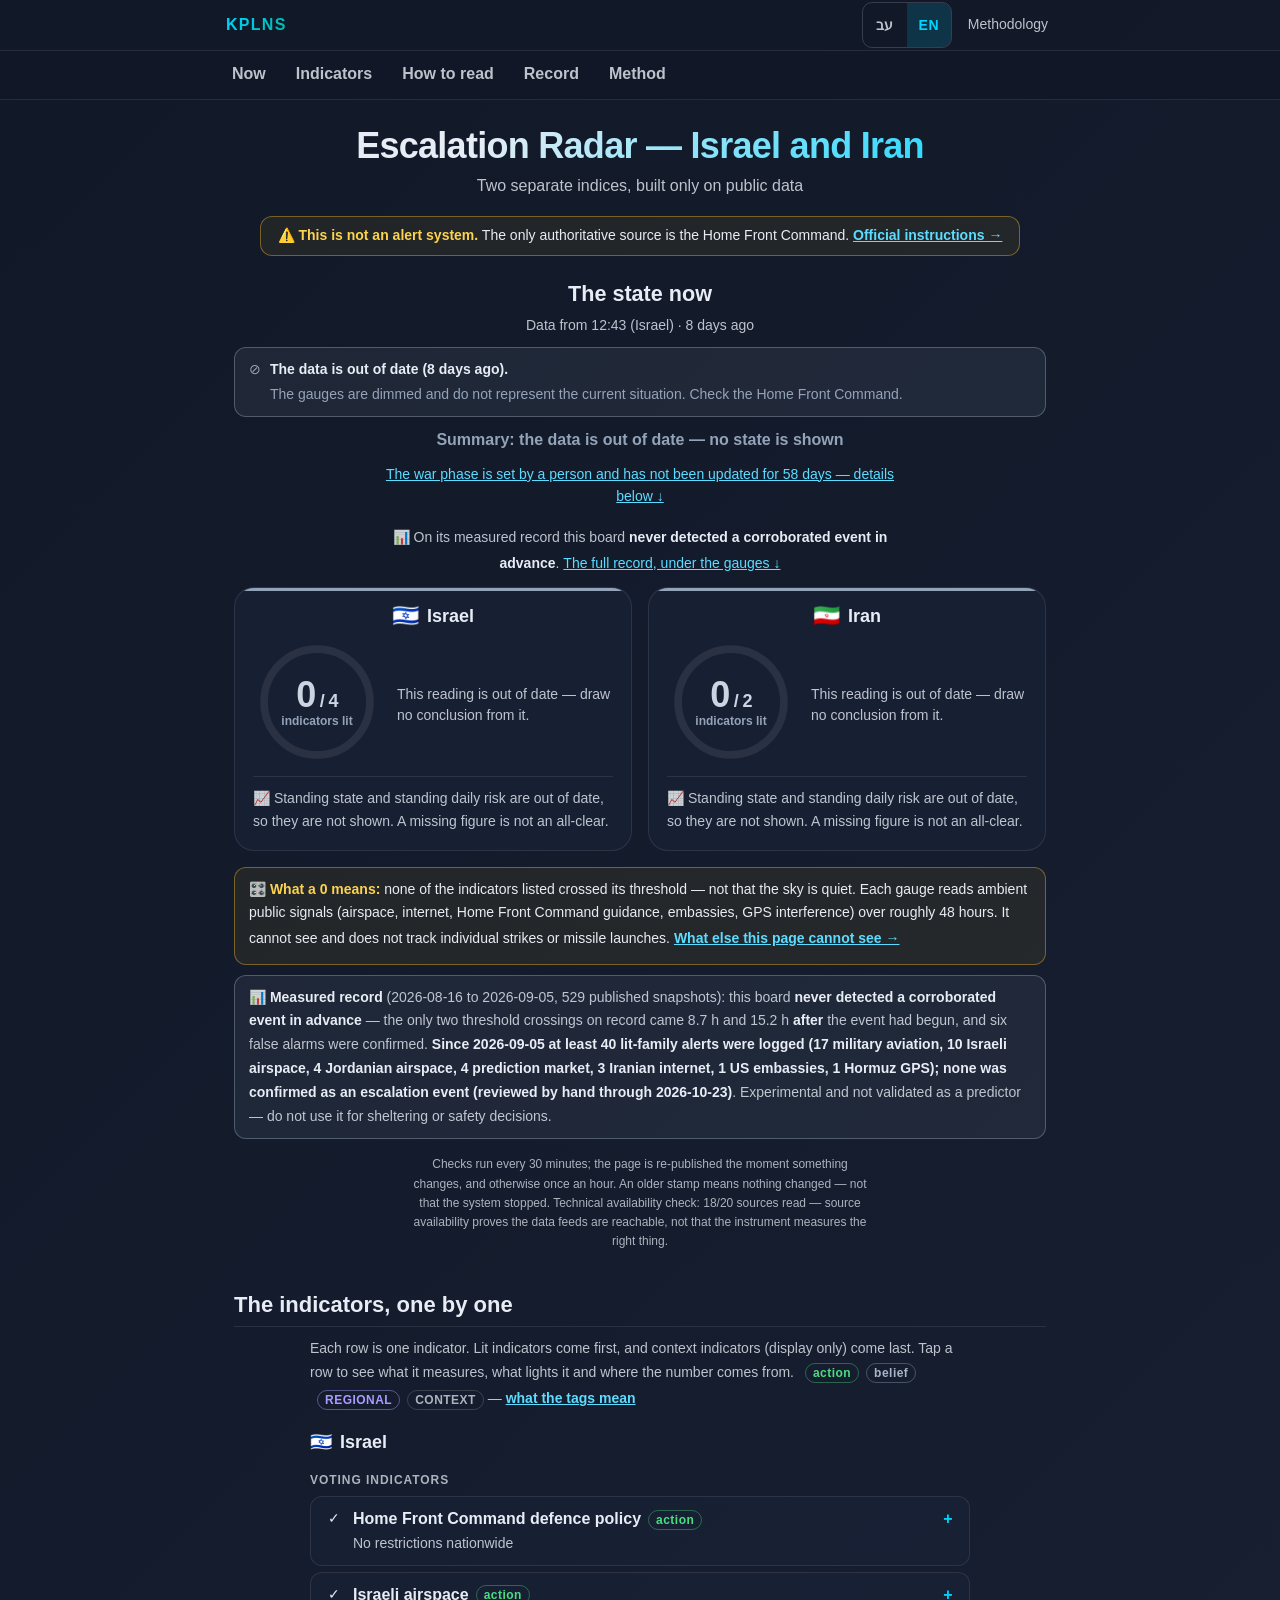
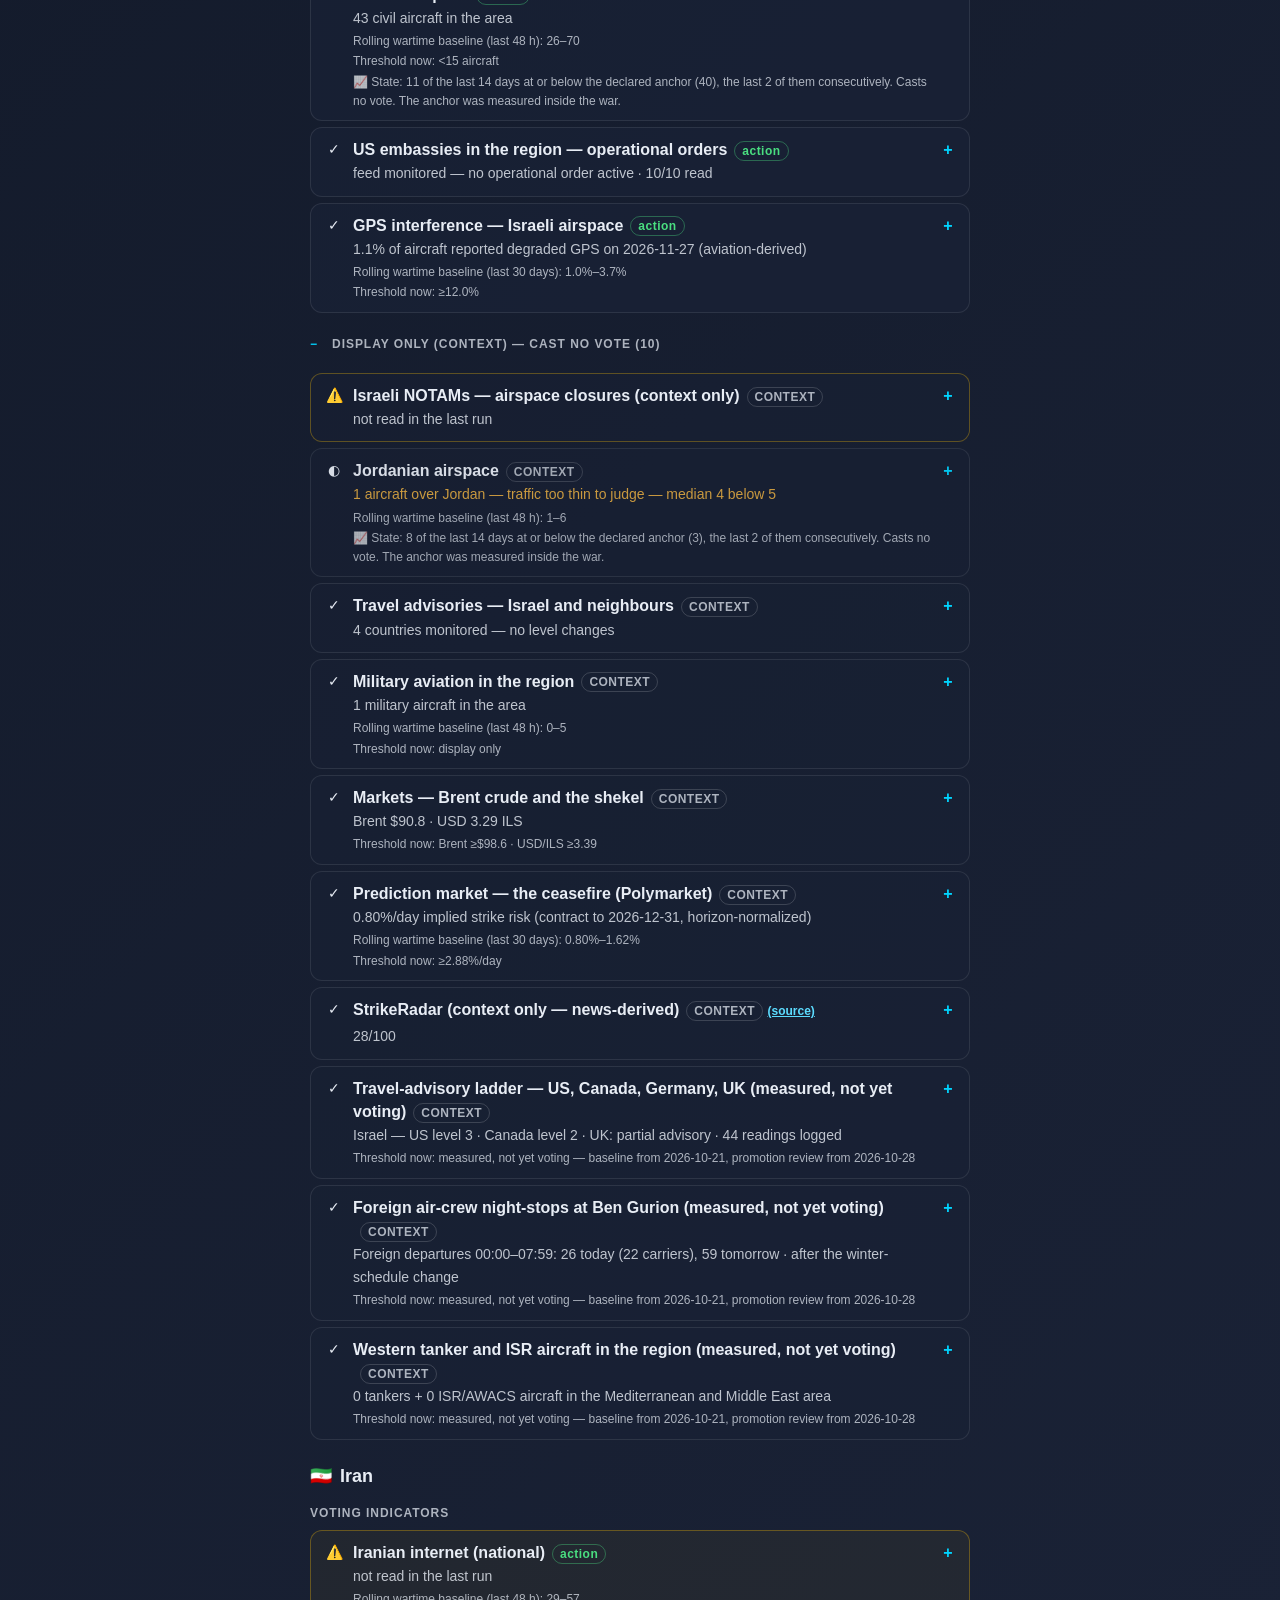
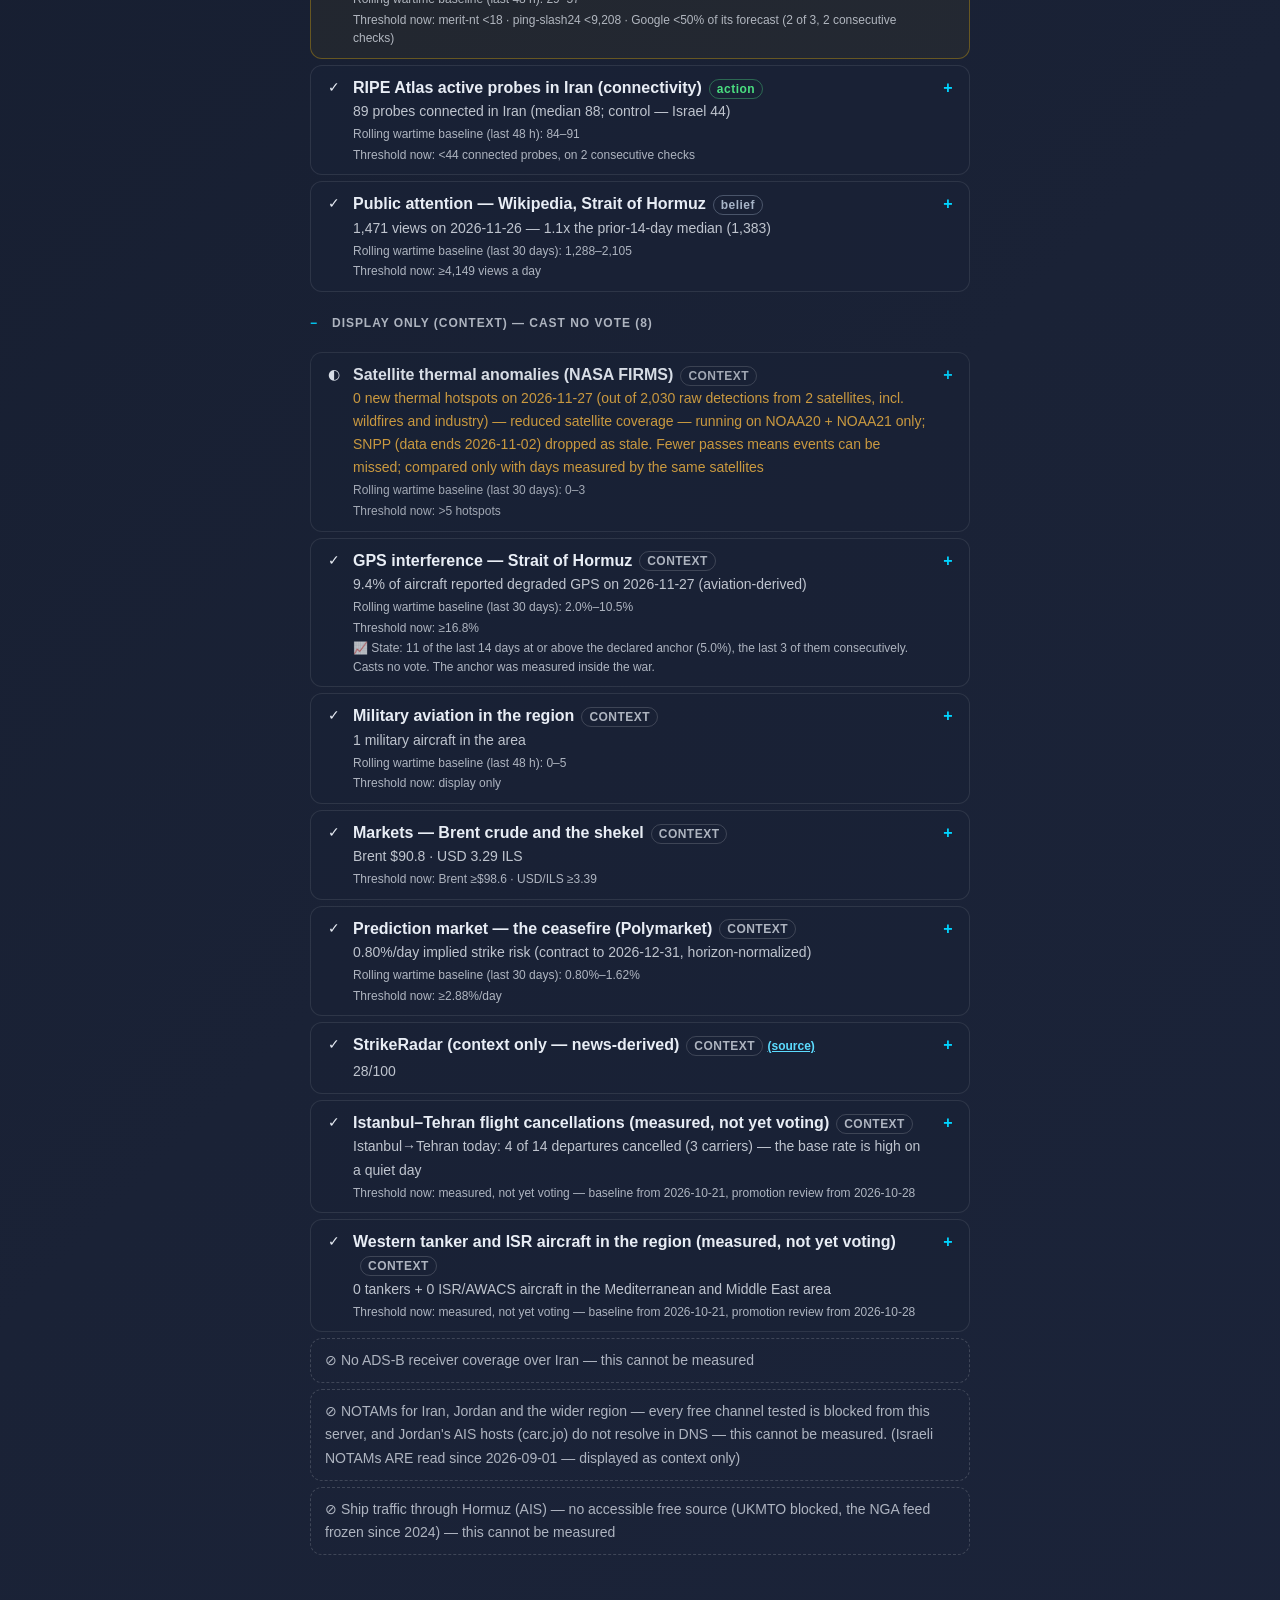
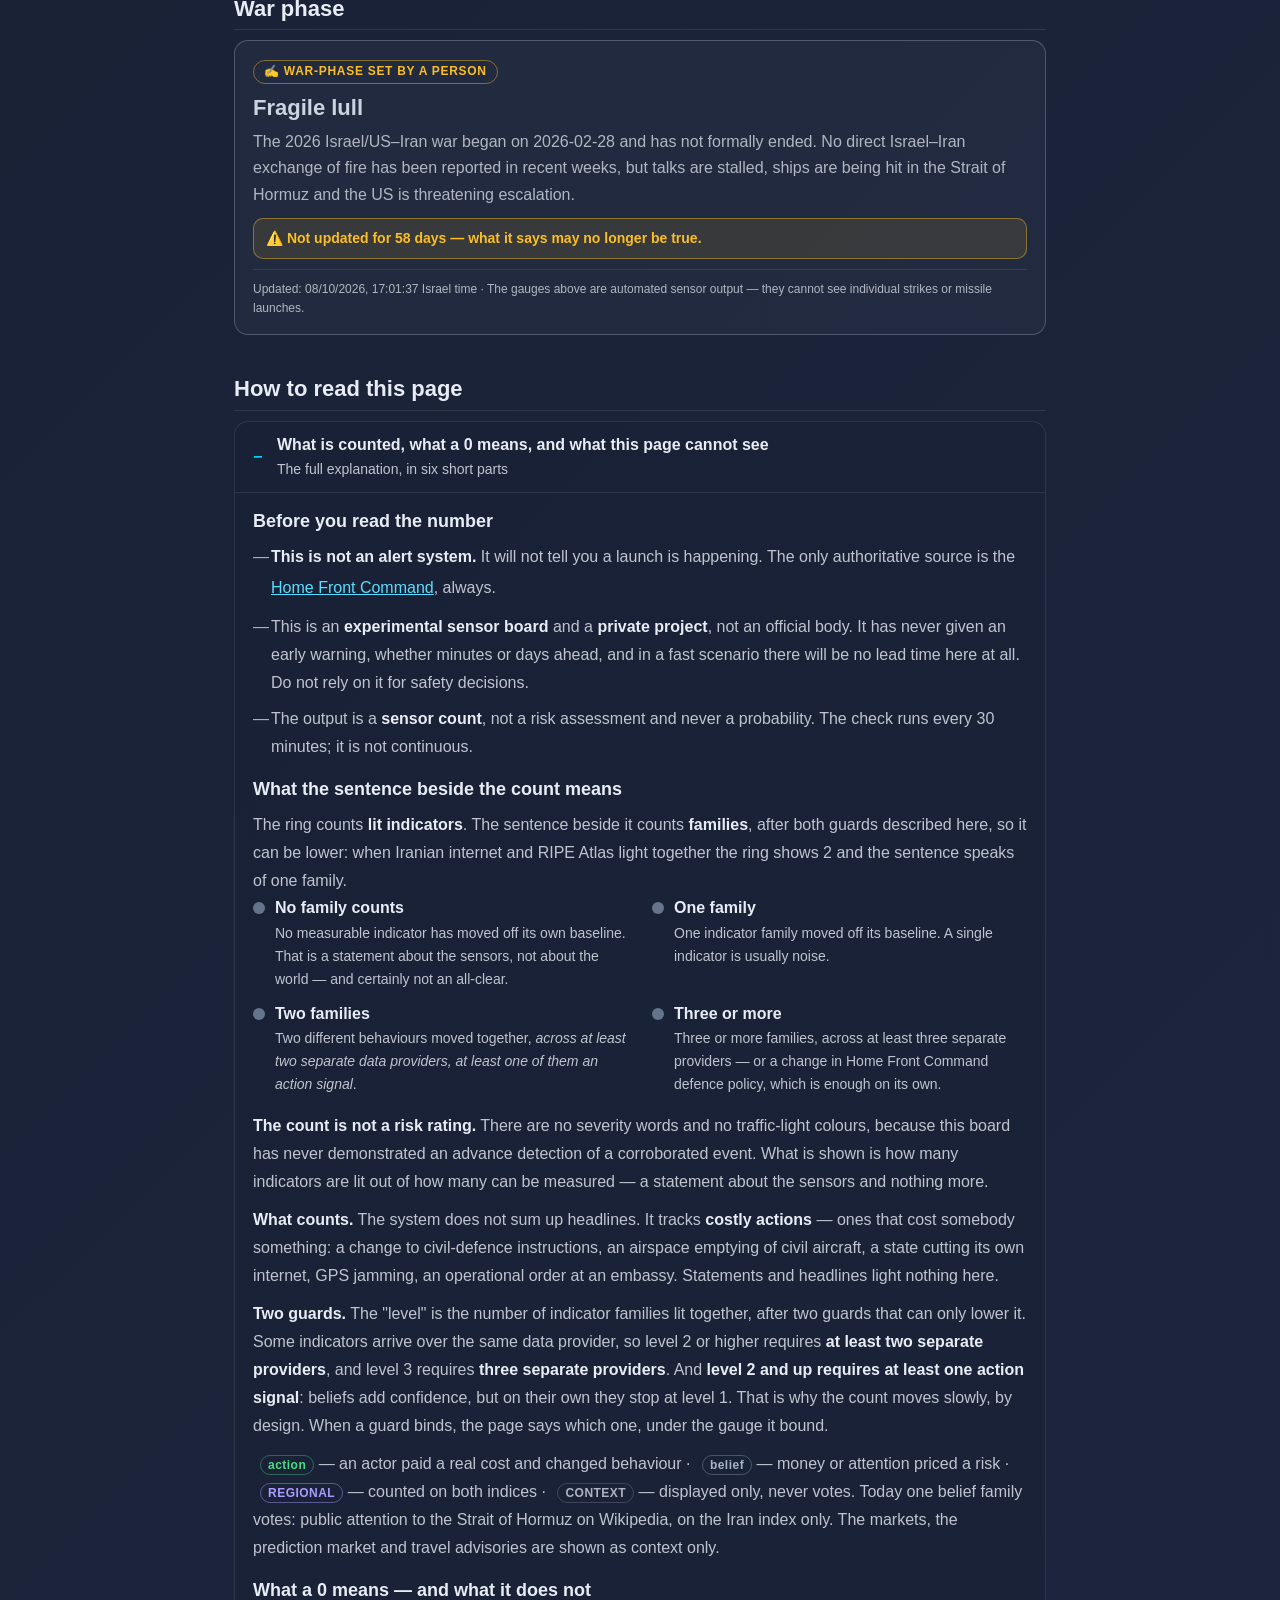
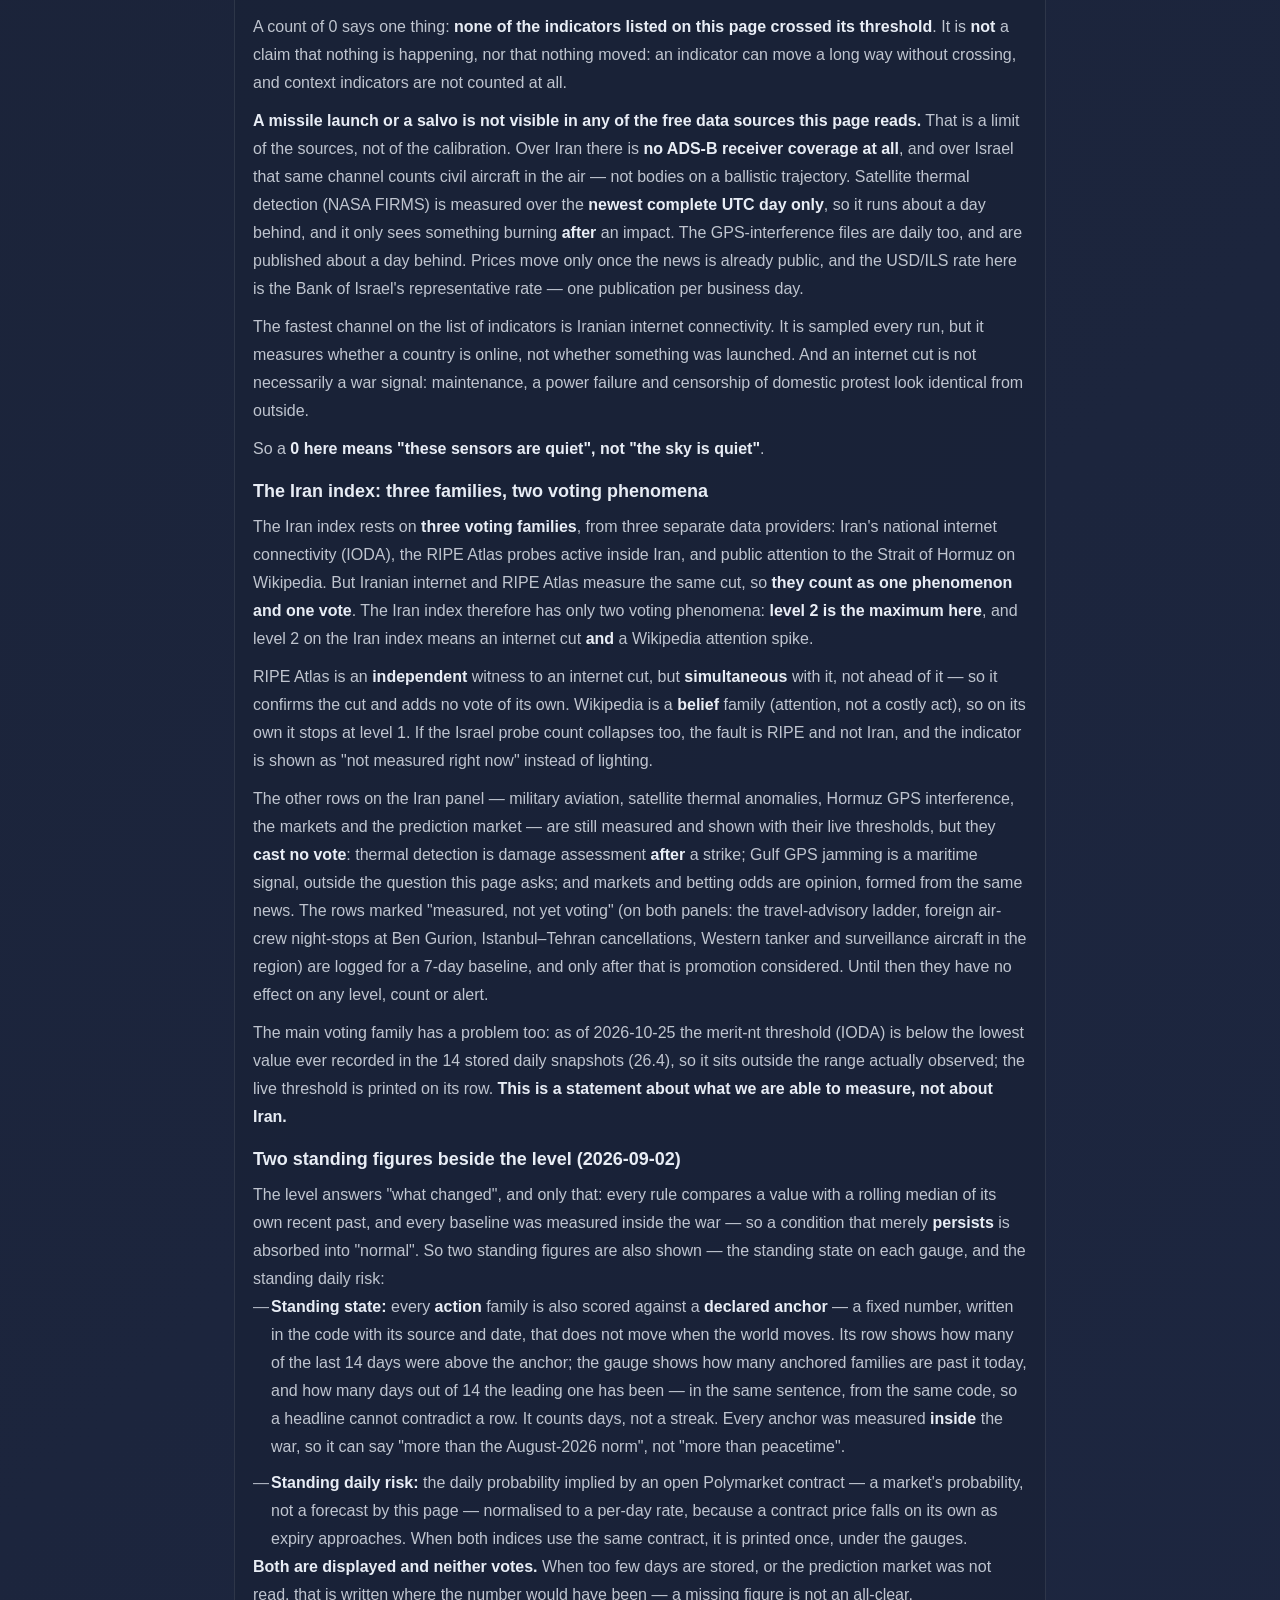
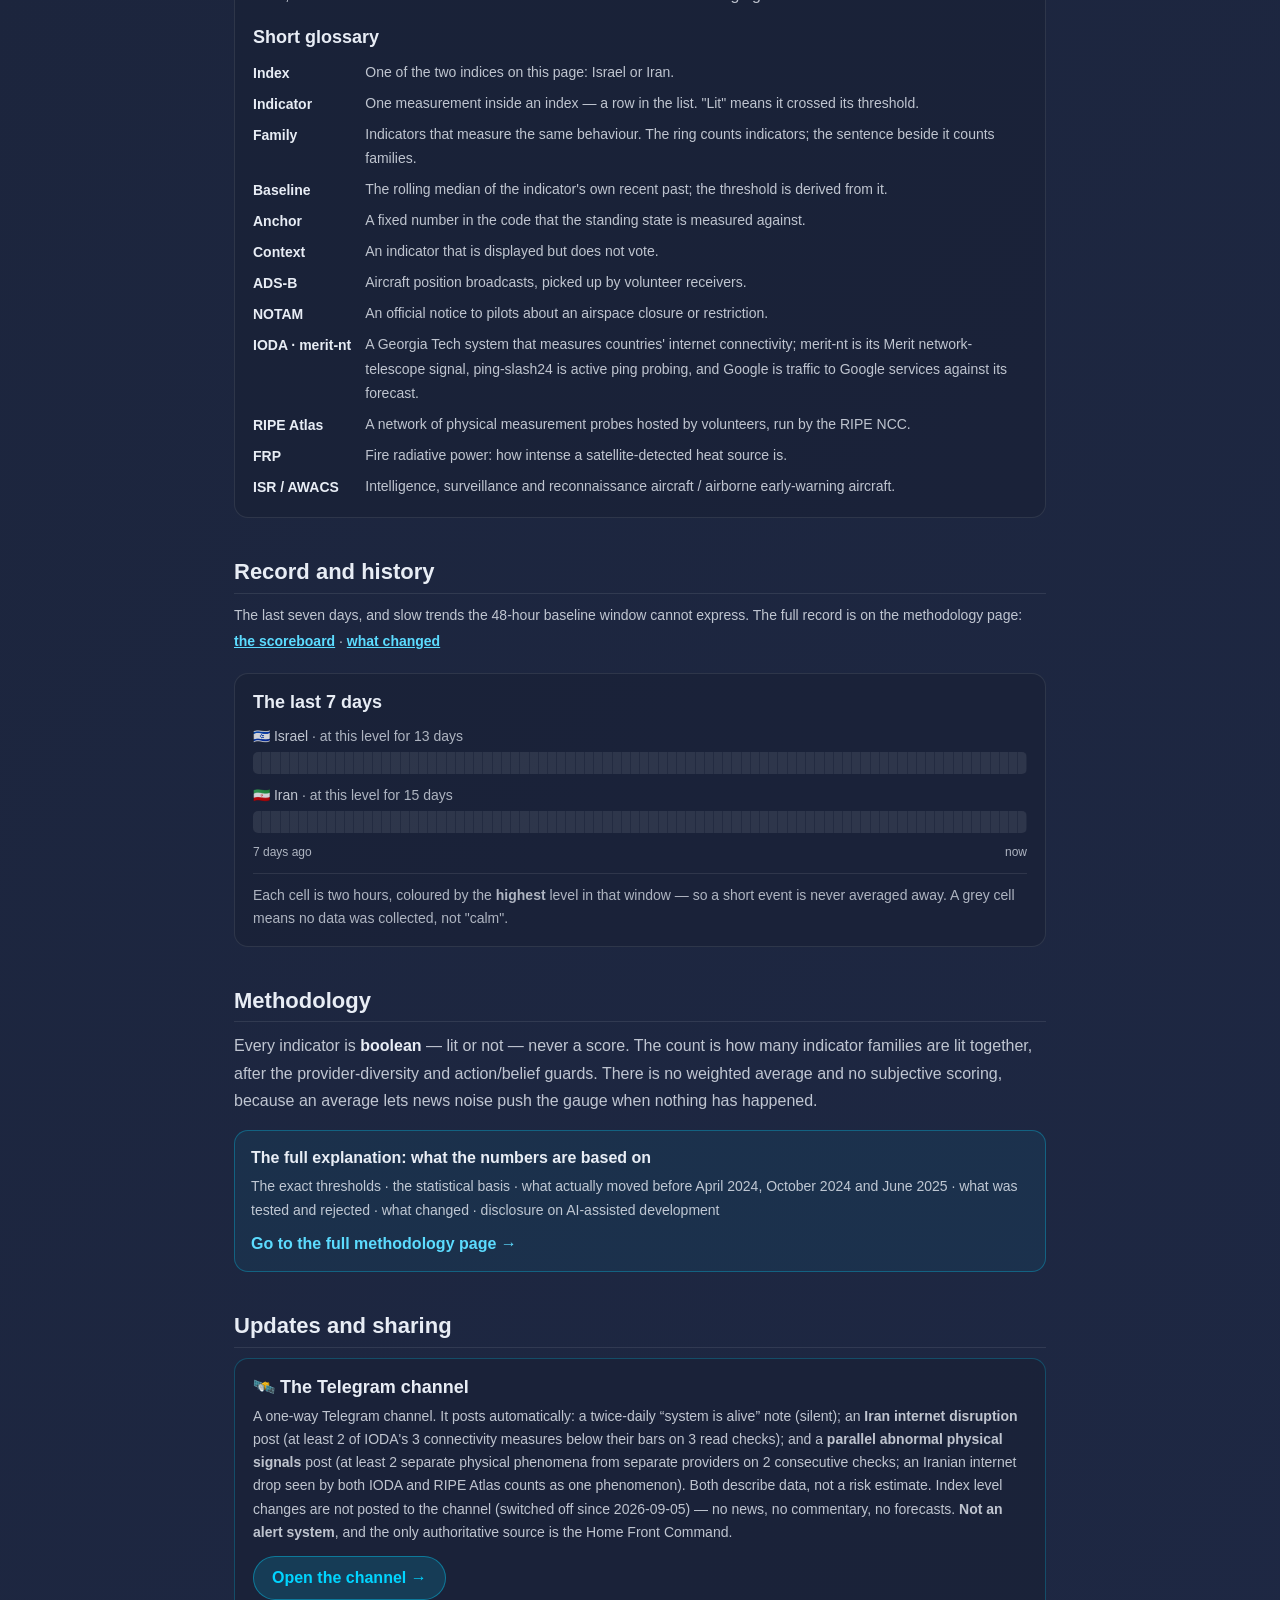
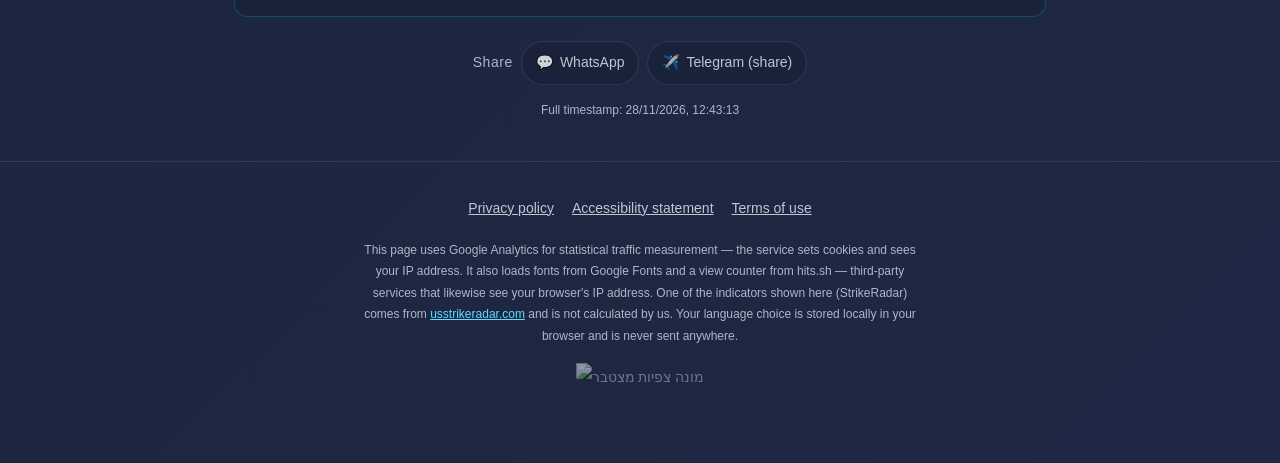
==== radar/index.html @ 08750c75 "radar: il=0 ir=0 (heartbeat)" ====
<!DOCTYPE html>
<!-- data-l is set here, not by script, so the page never flashes both languages
     before JS runs. setLang() overwrites it from localStorage / the browser. -->
<html lang="he" dir="rtl" data-l="he">
<head>
<meta charset="UTF-8">
<meta http-equiv="Content-Security-Policy" content="default-src 'self'; script-src 'self' 'unsafe-inline' https://www.googletagmanager.com https://www.google-analytics.com; style-src 'self' 'unsafe-inline' https://fonts.googleapis.com; font-src 'self' https://fonts.gstatic.com; img-src 'self' data: https://www.google-analytics.com https://www.googletagmanager.com https://hits.sh; connect-src 'self' https://www.google-analytics.com https://region1.google-analytics.com; base-uri 'self'; form-action 'self'; object-src 'none'; upgrade-insecure-requests;">
<meta name="viewport" content="width=device-width, initial-scale=1.0, viewport-fit=cover">
<meta name="color-scheme" content="dark">
<!-- Google Analytics -->
<script async src="https://www.googletagmanager.com/gtag/js?id=G-XGJ6X7B0KW" crossorigin="anonymous"></script>
<script>window.dataLayer=window.dataLayer||[];function gtag(){dataLayer.push(arguments);}gtag('js',new Date());gtag('config','G-XGJ6X7B0KW',{content_group:'radar-iran'});</script>
<meta name="robots" content="index, follow, max-image-preview:large">
<link rel="canonical" href="https://kplns.com/radar/">
<meta name="theme-color" content="#0a1628">
<title>ראדאר הסלמה — ישראל ואיראן | KPLNS</title>
<meta name="description" content="שני מדדי הסלמה — ישראל ואיראן — מנתונים ציבוריים בלבד: מדיניות פיקוד העורף, מרחב אווירי, אינטרנט באיראן. פרויקט פרטי — לא מערכת התרעה.">
<meta property="og:type" content="website">
<meta property="og:url" content="https://kplns.com/radar/">
<meta property="og:title" content="ראדאר הסלמה — ישראל ואיראן">
<meta property="og:description" content="שני מדדים נפרדים, מבוססי נתונים ציבוריים בלבד. זו אינה מערכת התרעה — המקור המחייב היחיד הוא פיקוד העורף.">
<meta property="og:image" content="https://kplns.com/radar/og-radar.png">
<meta property="og:image:width" content="1200">
<meta property="og:image:height" content="630">
<meta property="og:image:alt" content="ראדאר הסלמה — ישראל ואיראן">
<meta property="og:locale" content="he_IL">
<meta name="twitter:card" content="summary_large_image">
<meta name="twitter:title" content="ראדאר הסלמה — ישראל ואיראן">
<meta name="twitter:description" content="שני מדדים נפרדים, מבוססי נתונים ציבוריים בלבד. זו אינה מערכת התרעה — המקור המחייב היחיד הוא פיקוד העורף.">
<meta name="twitter:image" content="https://kplns.com/radar/og-radar.png">
<link rel="icon" type="image/png" sizes="32x32" href="/favicon-32x32.png">
<link rel="icon" type="image/png" sizes="16x16" href="/favicon-16x16.png">
<link rel="apple-touch-icon" sizes="180x180" href="/radar/apple-touch-icon.png">
<link rel="manifest" href="/radar/manifest.webmanifest">
<meta name="mobile-web-app-capable" content="yes">
<meta name="apple-mobile-web-app-capable" content="yes">
<meta name="apple-mobile-web-app-status-bar-style" content="black-translucent">
<meta name="apple-mobile-web-app-title" content="ראדאר הסלמה">
<link rel="preconnect" href="https://fonts.googleapis.com" crossorigin>
<link rel="preconnect" href="https://fonts.gstatic.com" crossorigin>
<link href="https://fonts.googleapis.com/css2?family=Heebo:wght@400;500;600;700;800&family=Inter:wght@400;500;600;700&display=swap" rel="stylesheet">
<style>
/* ── tokens ─────────────────────────────────────────────
   Redesign 2026-10-25: one type scale (12/14/16/18/22 + the h1 display size),
   one spacing scale, link colours that pass AA on the dark ground, and muted
   text lifted so secondary prose clears 4.5:1 on the card backgrounds. */
:root{
  color-scheme:dark;
  --bg-primary:#111827; --bg-secondary:#1a2236;
  --bg-card:rgba(26,34,54,.72); --bg-card-hover:rgba(32,42,68,.85);
  --border:rgba(255,255,255,.09); --border-hover:rgba(255,255,255,.16);
  --cyan:#00d4ff; --cyan-dim:rgba(0,212,255,.15); --teal:#00b8a9;
  --link:#5cdcff; --link-visited:#c4b5fd;   /* 10.9:1 / 9.1:1 on #1a2236 */
  --purple:#a99bff;
  --amber:#fcd34d; --amber-line:rgba(251,191,36,.40); --amber-bg:rgba(251,191,36,.07);
  --gradient-accent:linear-gradient(135deg,#00d4ff,#00b8a9);
  --text-primary:#e8edf5; --text-secondary:rgba(232,237,245,.80);
  --text-muted:rgba(232,237,245,.72);
  --font-he:'Heebo',sans-serif; --font-en:'Inter',sans-serif;
  --fs-xs:.75rem; --fs-sm:.875rem; --fs-md:1rem; --fs-lg:1.125rem; --fs-xl:1.375rem;
  --sp-1:6px; --sp-2:10px; --sp-3:16px; --sp-4:24px; --sp-5:40px;
  --radius-md:14px; --radius-lg:20px;
  --nav-h:48px;
}
*{margin:0;padding:0;box-sizing:border-box}
:focus-visible{outline:3px solid var(--cyan);outline-offset:3px;border-radius:4px}
.sr-only{position:absolute!important;width:1px;height:1px;padding:0;margin:-1px;overflow:hidden;clip:rect(0,0,0,0);white-space:nowrap;border:0}
.skip{
  position:absolute;top:-100px;inset-inline-start:0;background:var(--cyan);
  color:#111827;padding:12px 22px;z-index:999;font-weight:700;font-size:var(--fs-sm);
  transition:top .25s;text-decoration:none
}
.skip:focus{top:0}
/* 2026-10-25 verify: a:link out-specified .skip and drew cyan text on the cyan
   pill (1.1:1). Dark pill, white text, cyan ring. */
a.skip,a.skip:link,a.skip:visited{background:#0a1628;color:#fff;border:2px solid var(--cyan)}
.skip:focus{outline:3px solid var(--cyan);outline-offset:0}
@media(prefers-reduced-motion:reduce){
  *,*::before,*::after{animation:none!important;transition:none!important}
  html{scroll-behavior:auto}
}
html{scroll-behavior:smooth;font-size:100%}
body{
  font-family:var(--font-he);font-size:var(--fs-md);
  background:#111827 linear-gradient(135deg,#111827 0%,#1a2236 40%,#1e2844 100%);
  color:var(--text-primary); line-height:1.65; padding:0 0 72px;
  -webkit-font-smoothing:antialiased;
}
html[data-l="en"] body{font-family:var(--font-en),var(--font-he)}
a:link{color:var(--link)} a:visited{color:var(--link-visited)}
a:hover{color:var(--cyan)}
.container{max-width:860px;margin:0 auto;padding:0 20px}
.container{
  padding-left:max(16px,env(safe-area-inset-left));
  padding-right:max(16px,env(safe-area-inset-right));
}
@media(min-width:600px){.container{padding-left:max(24px,env(safe-area-inset-left));padding-right:max(24px,env(safe-area-inset-right))}}

/* ── header (not sticky) + sticky section nav ───────── */
.topbar{border-bottom:1px solid var(--border);background:rgba(17,24,39,.6)}
/* Installed on iOS the status bar is translucent (black-translucent) and,
   with viewport-fit=cover, the page paints under the notch — the clock would
   sit on top of the language switch. env() is 0 on every device without a
   cutout, so this costs nothing elsewhere. The class covers iOS versions
   that report navigator.standalone but not the display-mode query. */
@media (display-mode:standalone){ .topbar{padding-top:env(safe-area-inset-top)} }
html.pwa-standalone .topbar{padding-top:env(safe-area-inset-top)}
.topbar-inner{
  max-width:860px;margin:0 auto;padding:2px 16px;
  display:flex;align-items:center;justify-content:space-between;
  flex-wrap:wrap;gap:8px;
}
.brand{font-family:var(--font-en);font-weight:700;letter-spacing:.08em;font-size:var(--fs-md)}
.brand span{background:var(--gradient-accent);-webkit-background-clip:text;background-clip:text;-webkit-text-fill-color:transparent}
.backlink{color:var(--text-secondary)!important;font-size:var(--fs-sm);text-decoration:none;white-space:nowrap;
  display:inline-flex;align-items:center;min-height:44px;padding:0 6px}
.backlink:hover{color:var(--cyan)!important}
/* Wraps on purpose: a non-wrapping row of nowrap links overflowed the phone
   viewport on 2026-08-17 when a fourth link was added. */
.topnav{display:flex;gap:10px;align-items:center;flex-wrap:wrap;justify-content:flex-end}

/* ── bilingual (he/en) ──────────────────────────────── */
/* Both languages ship in the DOM and one is hidden, rather than swapping text
   through a key table. The Hebrew wording here is safety-critical and was
   reviewed as written; this way it is never rebuilt at runtime, and a missing
   translation key can never blank out a disclaimer. */
html[data-l="he"] [data-lang="en"]{display:none!important}
html[data-l="en"] [data-lang="he"]{display:none!important}
.langsw{display:flex;border:1px solid var(--border-hover);border-radius:10px;overflow:hidden}
.langsw button{
  background:none;border:0;color:var(--text-secondary);font-family:var(--font-en);
  font-size:var(--fs-sm);font-weight:600;letter-spacing:.04em;
  min-width:44px;min-height:44px;padding:0 10px;
  cursor:pointer;transition:background .2s,color .2s
}
.langsw button:hover{color:var(--text-primary)}
.langsw button[aria-pressed="true"]{background:var(--cyan-dim);color:var(--cyan)}

.secnav{
  position:sticky;top:0;z-index:50;background:rgba(17,24,39,.94);
  backdrop-filter:blur(10px);-webkit-backdrop-filter:blur(10px);
  border-bottom:1px solid var(--border);
}
.secnav ul{
  list-style:none;display:flex;gap:2px;max-width:860px;margin:0 auto;padding:0 8px;
  overflow-x:auto;scrollbar-width:none;-webkit-overflow-scrolling:touch
}
.secnav ul::-webkit-scrollbar{display:none}
.secnav a{
  display:flex;align-items:center;min-height:var(--nav-h);padding:0 11px;white-space:nowrap;
  color:var(--text-secondary)!important;text-decoration:none;font-size:var(--fs-sm);font-weight:600;
  border-bottom:2px solid transparent
}
.secnav a:hover{color:var(--text-primary)!important}
.secnav a[aria-current]{color:var(--cyan)!important;border-bottom-color:var(--cyan)}
@media(max-width:420px){.secnav ul{padding:0 4px}.secnav a{padding:0 7px}}
@media(min-width:600px){.secnav a{font-size:var(--fs-md);padding:0 14px}}

/* ── hero ───────────────────────────────────────────── */
.hero{text-align:center;padding:var(--sp-4) 0 0}
h1{
  font-size:clamp(1.6rem,5.2vw,2.25rem);font-weight:800;letter-spacing:-.02em;line-height:1.2;
  background:linear-gradient(135deg,#e8edf5 30%,#00d4ff 100%);
  -webkit-background-clip:text;background-clip:text;-webkit-text-fill-color:transparent;
}
.hero .sub{color:var(--text-secondary);margin-top:var(--sp-1);font-size:var(--fs-md)}
/* The one-line "not an alert system" notice. Amber and neutral, not red: it is
   a standing statement about what this page is, not an alarm. */
.notice-line{
  margin:var(--sp-3) auto 0;max-width:760px;
  border:1px solid var(--amber-line);background:var(--amber-bg);
  border-radius:12px;padding:8px 14px;font-size:var(--fs-sm);line-height:1.55;
  color:var(--text-primary);text-align:center
}
.notice-line b{color:var(--amber);font-weight:700}
.notice-line a{font-weight:600;white-space:nowrap;display:inline-flex;align-items:center;
  min-height:44px;margin-block:-11px;vertical-align:middle}
/* In-text links: at least a 24px target (WCAG 2.5.8). */
.row-info a,.row .nm a,.sec-lead a,.gap a,.howto-body a,.dial-caveat a,.record-line a,.now-note a{
  display:inline-block;min-height:24px;padding-block:3px}

/* ── sections ───────────────────────────────────────── */
.sec{margin-top:var(--sp-5);scroll-margin-top:calc(var(--nav-h) + 8px)}
.sec:first-of-type{margin-top:var(--sp-4)}
[id]{scroll-margin-top:calc(var(--nav-h) + 8px)}
.sec-h{
  font-size:var(--fs-xl);font-weight:800;line-height:1.3;color:var(--text-primary);
  margin:0 0 var(--sp-2);padding-bottom:var(--sp-1);border-bottom:1px solid var(--border)
}
#now .sec-h{font-size:1.35rem;border:0;padding:0;margin-bottom:var(--sp-1);color:var(--text-primary);text-align:center}
.sec-lead{color:var(--text-secondary);font-size:var(--fs-sm);margin:0 0 var(--sp-3);line-height:1.7}
.sec-lead a{font-weight:600}
h3{font-size:var(--fs-lg);font-weight:700;line-height:1.35;color:var(--text-primary);margin:var(--sp-4) 0 var(--sp-2)}
.card{
  background:var(--bg-card);border:1px solid var(--border);
  border-radius:var(--radius-md);padding:var(--sp-3) 18px
}

/* ── "Now": freshness, summary, gauges ──────────────── */
.fresh{
  margin:0;text-align:center;font-size:var(--fs-sm);color:var(--text-secondary);
  font-variant-numeric:tabular-nums
}
.fresh-note{
  margin:var(--sp-3) auto 0;max-width:68ch;text-align:center;font-size:var(--fs-xs);
  line-height:1.6;color:var(--text-muted)
}
.summary{
  margin:var(--sp-1) 0 var(--sp-3);text-align:center;font-size:var(--fs-md);font-weight:600;
  color:var(--text-secondary)
}
.measure{margin-top:2px;text-align:center;font-size:var(--fs-sm);
  color:var(--text-secondary);font-weight:600}
/* Both counts on the first screen at phone width (2026-10-25 verify): the
   cards stack below 720px and the Iran card started under the fold. Hidden
   where the two cards sit side by side. */
.ixchips{display:flex;flex-wrap:wrap;justify-content:center;gap:8px;margin-top:var(--sp-1)}
.ixchip{font-size:var(--fs-sm);font-weight:700;color:var(--text-primary);border:1px solid var(--border-hover);
  border-radius:20px;padding:2px 12px;font-variant-numeric:tabular-nums}
.ixchip bdi{direction:ltr;unicode-bidi:isolate}
@media(min-width:720px){.ixchips{display:none}}
.now-note{margin:0 auto var(--sp-2);max-width:68ch;text-align:center;font-size:var(--fs-sm);
  line-height:1.6;color:var(--text-secondary)}
.now-note b{color:var(--text-primary);font-weight:600}
.summary .now-note{margin:var(--sp-1) auto 0;font-weight:400}
.banner{
  margin:var(--sp-2) 0;border-radius:12px;padding:10px 14px;font-size:var(--fs-sm);
  display:flex;gap:9px;align-items:flex-start;text-align:start
}
/* #fbbf24 measured 10.63:1 on #111827 / 8.72:1 on #1e2844 — AA pass */
.banner.warn{border:1px solid rgba(251,191,36,.42);background:rgba(251,191,36,.09);color:#fbbf24}
/* #94a3b8 measured 6.92:1 / 5.68:1 — AA pass */
.banner.dead{border:1px solid rgba(148,163,184,.42);background:rgba(148,163,184,.10);color:#94a3b8}
.banner b{display:block;color:var(--text-primary);margin-bottom:2px}

.grid{display:grid;grid-template-columns:1fr;gap:var(--sp-3)}
@media(min-width:720px){.grid{grid-template-columns:1fr 1fr}}
.gauge{
  position:relative;overflow:hidden;
  background:var(--bg-card);border:1px solid var(--border);
  border-radius:var(--radius-lg);padding:var(--sp-3) 18px 18px;text-align:center;
  display:flex;flex-direction:column
}
/* Neutral accent only — NOT a tinted card. A fully green card at 0 would
   assert safety; a 3px edge just makes the card readable at arm's length. */
.gauge-accent{position:absolute;top:0;inset-inline:0;height:3px;display:block}
.gauge.stale .gauge-accent{background:#94a3b8!important}
.gauge-head{display:flex;align-items:center;justify-content:center;gap:8px;margin:0 0 var(--sp-2)}
.gauge-flag{font-size:1.375rem;line-height:1}
.gauge-name{font-size:var(--fs-lg);font-weight:700;margin:0}
.gauge-top{display:flex;align-items:center;justify-content:center;gap:var(--sp-3)}
.ring{position:relative;width:128px;height:128px;flex:0 0 auto}
.ring svg{transform:rotate(-90deg);width:100%;height:100%}
.ring circle{fill:none;stroke-width:9;stroke-linecap:round}
.ring .track{stroke:rgba(255,255,255,.08)}
.ring .val{transition:stroke-dashoffset 1s cubic-bezier(.4,0,.2,1),stroke .5s}
.ring-mid{
  position:absolute;inset:0;display:flex;flex-direction:column;
  align-items:center;justify-content:center;gap:0
}
.ring-emoji{font-size:1.375rem;line-height:1}
.ring-count{font-size:2.25rem;font-weight:800;line-height:1.05;letter-spacing:-.02em;direction:ltr;unicode-bidi:isolate}
.ring-of{font-size:var(--fs-lg);font-weight:700;color:#cbd5e1}
.ring-label{font-size:var(--fs-xs);font-weight:700;color:#cbd5e1;max-width:96px;line-height:1.3}
.ring-scale{direction:ltr;font-family:var(--font-en);font-size:var(--fs-xs);color:var(--text-muted)}
.gauge-side{flex:1 1 auto;min-width:0;text-align:start}
.gauge-lit{font-size:var(--fs-sm);font-weight:600;text-align:start;color:var(--text-primary);line-height:1.5}
.gauge-lit span{display:block;font-weight:400;color:var(--text-secondary)}
.gauge-note{color:var(--text-secondary);font-size:var(--fs-sm);margin-top:var(--sp-1);text-align:start;line-height:1.55}
.gauge-caveat{margin-top:var(--sp-2);font-size:var(--fs-sm);color:#fbbf24;line-height:1.5;text-align:start}
.gauge-clamp{margin-top:var(--sp-2);font-size:var(--fs-sm);color:var(--text-muted);line-height:1.5;text-align:start}
/* The two STANDING figures (2026-09-02), under the ring in the live gauge and
   under the heading in the no-JS snapshot — one class for both renderings, so
   they cannot drift apart visually. Start-aligned because these are full
   sentences; --text-secondary and not amber, because a standing state is not
   a warning and must not be coloured like one. */
.gauge-standing{
  margin-top:var(--sp-2);font-size:var(--fs-sm);color:var(--text-secondary);
  line-height:1.6;text-align:start
}
.gauge .gauge-standing{padding-top:var(--sp-2);border-top:1px solid var(--border)}
/* CONTEXT-ACTIVE (2026-09-05): the quietest line in the gauge — never amber.
   A lagging/confirmation signal must never read, at a glance, as the count. */
.gauge-context{margin-top:var(--sp-2);font-size:var(--fs-xs);color:var(--text-muted);line-height:1.5;text-align:start}
.shared-risk{margin-top:var(--sp-3)}
.shared-risk .gauge-standing{margin:0}
.stale .ring .val{stroke:#94a3b8!important}
.stale .ring-label{color:#94a3b8!important}
.stale .ring-emoji{filter:grayscale(1);opacity:.6}

/* The caveat and the record line sit directly under the gauges, on purpose:
   a reader who looks at a count does not open the methodology. */
.dial-caveat{margin:var(--sp-3) 0 0;border:1px solid var(--amber-line);
  background:var(--amber-bg);border-radius:12px;padding:10px 14px;
  font-size:var(--fs-sm);line-height:1.65;color:var(--text-primary);text-align:start}
.dial-caveat b{color:var(--amber)}
.dial-caveat a{font-weight:600}
.record-line{margin:var(--sp-2) 0 0;border:1px solid rgba(148,163,184,.42);
  background:rgba(148,163,184,.09);border-radius:12px;padding:10px 14px;
  font-size:var(--fs-sm);line-height:1.7;color:var(--text-secondary);text-align:start}
.record-line b{color:var(--text-primary)}

/* ── indicator rows ─────────────────────────────────── */
.ix-h{display:flex;align-items:baseline;gap:8px;margin:var(--sp-4) 0 var(--sp-2)}
.ix-h:first-child{margin-top:0}
.ix-sub{font-size:var(--fs-xs);font-weight:700;letter-spacing:.04em;color:var(--text-muted);
  margin:var(--sp-3) 0 var(--sp-1)}
html[data-l="en"] .ix-sub{text-transform:uppercase;letter-spacing:.08em}
.rows{display:grid;gap:6px}
/* Wide screens: an 810px row left a ~500px hole between the text and the
   "+" (2026-10-25 verify). */
@media(min-width:1024px){#indicators .sec-lead,#detail{max-width:660px;margin-inline:auto}}
/* Display-only rows sit in their own disclosure: closed on phones (they were
   ~1,600px of a 9,000px page), opened on first render from 720px up. */
.ctxgrp>summary{list-style:none;cursor:pointer;display:flex;align-items:center;gap:8px;min-height:44px;margin:var(--sp-2) 0 var(--sp-1)}
.ctxgrp>summary::-webkit-details-marker{display:none}
.ctxgrp>summary::before{content:"+";color:var(--cyan);font-weight:800;width:14px;flex:0 0 auto}
.ctxgrp[open]>summary::before{content:"\2212"}
/* Each row is a <details>: the disclosure is pure HTML, no JS, and keeps
   keyboard + screen-reader behaviour for free. */
.row{
  display:block;text-align:start;
  /* min-width:0 is load-bearing: .rows is a grid, and a grid item defaults to
     its min-content width, so a long row would overflow a 390px phone
     (measured 2026-08-30, English UI: scrollWidth 458 vs 390). See also the
     <wbr> in the row renderer. */
  min-width:0;
  background:var(--bg-card);border:1px solid var(--border);
  border-radius:12px;padding:10px 14px;transition:border-color .25s
}
.row>summary{
  display:flex;gap:10px;align-items:flex-start;cursor:pointer;
  list-style:none;border-radius:6px;min-height:28px
}
.row>summary::-webkit-details-marker{display:none}
.row:hover{border-color:var(--border-hover)}
.row.on{border-color:rgba(239,68,68,.5);background:rgba(239,68,68,.09)}
.row.err{border-color:rgba(234,179,8,.34);background:rgba(234,179,8,.05)}
.row.ctxrow{background:rgba(26,34,54,.45)}
.row .ic{flex-shrink:0;font-size:var(--fs-sm);line-height:1.7;width:18px;text-align:center}
.row .rw{flex:1 1 auto;min-width:0}
.row .chev{
  flex-shrink:0;color:var(--cyan);font-weight:700;font-size:var(--fs-md);
  line-height:1.5;width:14px;text-align:center;user-select:none
}
.row[open] .chev::before{content:"−"}
.row .chev::before{content:"+"}
.row .nm{font-weight:600;font-size:var(--fs-md);line-height:1.45}
.row .rs{color:var(--text-secondary);font-size:var(--fs-sm);margin-top:1px;font-variant-numeric:tabular-nums}
.row-info{
  margin-top:var(--sp-2);padding-top:var(--sp-2);border-top:1px solid var(--border);
  color:var(--text-secondary);font-size:var(--fs-sm);line-height:1.75
}
.row-info p{margin:0 0 6px}
.row-info b{color:var(--text-primary);font-weight:600}
.rng{color:var(--text-muted);font-size:var(--fs-xs);margin-top:2px;font-variant-numeric:tabular-nums;line-height:1.55}
.tag,.ctx,.ta,.tb{
  font-size:var(--fs-xs);letter-spacing:.04em;border-radius:20px;
  padding:0 7px;margin-inline-start:7px;vertical-align:middle;font-weight:600;
  display:inline-block;line-height:1.5;white-space:nowrap
}
html[data-l="en"] .tag,html[data-l="en"] .ctx{text-transform:uppercase;font-family:var(--font-en)}
.tag{color:var(--purple);border:1px solid rgba(169,155,255,.45)}
.ctx{color:var(--text-muted);border:1px solid var(--border-hover)}
/* ACTION/BELIEF typology tags (2026-08-20): same pill shape, hue is the only
   signal — green = a costly action by the actor, grey = a priced opinion. */
.ta{color:#4ade80;border:1px solid rgba(74,222,128,.38)}
.tb{color:#a8b5c8;border:1px solid rgba(148,163,184,.4)}
.gap{
  margin-top:var(--sp-1);border:1px dashed rgba(255,255,255,.16);border-radius:12px;
  padding:10px 14px;color:var(--text-muted);font-size:var(--fs-sm);text-align:start
}
.row.part{opacity:.92}.row.part .rs{color:#d9a441}

/* ── war-phase card (human-entered; 2026-08-31) ─────── */
/* The war PHASE is set by a person and is a durable state statement, not a
   news feed; nothing on this page tracks individual strikes, so no style here
   may imply a list (the event-list rules were deleted 2026-09-01). It now
   sits AFTER the indicators, and is visibly muted once it is stale: a
   human statement nobody has touched for a week must not outrank the
   live readings. The same classes are emitted by publish_radar.py's
   static snapshot. */
.warphase{margin:0;border:1px solid rgba(255,107,107,.45);
  background:rgba(255,107,107,.07);border-radius:var(--radius-md);
  padding:var(--sp-3) 18px;text-align:start}
.warphase.wp-ceasefire_holding{border-color:rgba(34,197,94,.4);background:rgba(34,197,94,.06)}
.warphase.wp-ceasefire_degrading{border-color:rgba(249,115,22,.42);background:rgba(249,115,22,.06)}
.warphase.wp-isstale{border-color:rgba(148,163,184,.38);background:rgba(148,163,184,.06)}
.wp-tag{display:inline-block;font-size:var(--fs-xs);letter-spacing:.06em;
  font-weight:700;color:#fbbf24;border:1px solid rgba(251,191,36,.45);
  border-radius:20px;padding:1px 10px;margin-bottom:var(--sp-2)}
html[data-l="en"] .wp-tag{text-transform:uppercase}
.wp-title{font-size:var(--fs-xl);font-weight:800;color:#ff9b9b;line-height:1.3;margin:0}
.wp-ceasefire_holding .wp-title{color:#4ade80}
.wp-ceasefire_degrading .wp-title{color:#fb923c}
.wp-isstale .wp-title{color:#cbd5e1}
.wp-note{color:var(--text-secondary);font-size:var(--fs-md);margin-top:var(--sp-1);line-height:1.65}
.wp-isstale .wp-note{color:var(--text-muted)}
.wp-stale{margin-top:var(--sp-2);padding:8px 12px;border-radius:10px;font-size:var(--fs-sm);font-weight:600;
  color:#fbbf24;background:rgba(251,191,36,.10);border:1px solid rgba(251,191,36,.45)}
.wp-meta{margin-top:var(--sp-2);padding-top:var(--sp-2);border-top:1px solid var(--border);
  color:var(--text-muted);font-size:var(--fs-xs);line-height:1.6}

/* ── "How to read" — one collapsible block ──────────── */
.howto{background:var(--bg-card);border:1px solid var(--border);border-radius:var(--radius-md)}
.howto>summary{
  list-style:none;cursor:pointer;display:flex;align-items:center;gap:10px;
  min-height:52px;padding:10px 18px;font-weight:700;font-size:var(--fs-md);color:var(--text-primary)
}
.howto>summary::-webkit-details-marker{display:none}
.howto>summary::before{content:"+";color:var(--cyan);font-weight:800;width:14px;flex:0 0 auto}
.howto[open]>summary::before{content:"−"}
.howto>summary span.hint{display:block;font-weight:400;font-size:var(--fs-sm);color:var(--text-secondary)}
.howto-body{padding:0 18px 18px;border-top:1px solid var(--border)}
.howto-body h3:first-child{margin-top:var(--sp-3)}
.howto-body p,.howto-body li,.howto-body dd{color:var(--text-secondary);font-size:var(--fs-md);line-height:1.75}
.howto-body p+p{margin-top:var(--sp-2)}
.howto-body b{color:var(--text-primary);font-weight:600}
.howto-body ul{list-style:none;display:grid;gap:8px}
.howto-body ul li{padding-inline-start:18px;position:relative}
.howto-body ul li::before{content:"—";position:absolute;inset-inline-start:0;color:var(--text-muted)}
.sub-block{scroll-margin-top:calc(var(--nav-h) + 8px)}
.legend-grid{display:grid;grid-template-columns:1fr;gap:var(--sp-2) var(--sp-4);margin-bottom:var(--sp-3)}
@media(min-width:640px){.legend-grid{grid-template-columns:1fr 1fr}}
.legend-item{display:flex;gap:10px;align-items:flex-start}
.legend-item .dot{width:12px;height:12px;border-radius:50%;flex-shrink:0;margin-top:7px;background:#64748b}
.legend-item b{display:block;font-size:var(--fs-md);font-weight:700}
.legend-item span:not(.dot){display:block;color:var(--text-secondary);font-size:var(--fs-sm)}
.gloss{display:grid;grid-template-columns:max-content 1fr;gap:6px 14px}
.gloss dt{font-weight:700;color:var(--text-primary);font-size:var(--fs-sm);padding-top:2px}
.gloss dd{font-size:var(--fs-sm)!important}
@media(max-width:520px){.gloss{grid-template-columns:1fr}.gloss dd{margin-bottom:6px}}

/* ── record / history ───────────────────────────────── */
.hist{background:var(--bg-card);border:1px solid var(--border);
  border-radius:var(--radius-md);padding:var(--sp-3) 18px}
.hist-head{display:flex;justify-content:space-between;align-items:baseline;
  gap:12px;margin-bottom:var(--sp-2);flex-wrap:wrap}
.hist-head h3{margin:0}
.hist-since{font-size:var(--fs-sm);color:var(--text-muted);font-variant-numeric:tabular-nums}
.hist-row{margin-bottom:var(--sp-2)}
.hist-label{font-size:var(--fs-sm);color:var(--text-secondary);margin-bottom:4px}
.strip{display:flex;gap:1px;direction:ltr;height:22px;border-radius:5px;
  overflow:hidden;background:rgba(255,255,255,.04)}
.strip i{flex:1 1 0;display:block;min-width:0}
.hist-axis{display:flex;justify-content:space-between;direction:ltr;
  font-size:var(--fs-xs);color:var(--text-muted);margin-top:4px;font-family:var(--font-en)}
.hist-note{margin-top:var(--sp-2);padding-top:var(--sp-2);border-top:1px solid var(--border);
  color:var(--text-muted);font-size:var(--fs-sm)}
.ratchets{margin-top:var(--sp-3);background:var(--bg-card);border:1px solid var(--border);
  border-radius:var(--radius-md);padding:var(--sp-3) 18px;text-align:start}
.rat-h{font-weight:700;font-size:var(--fs-md);color:var(--text-primary);margin:0}
.ratchets ul{list-style:none;display:grid;gap:6px;margin-top:var(--sp-1)}
.ratchets li{font-size:var(--fs-sm);color:var(--text-secondary);line-height:1.6}
.rat-note{margin-top:var(--sp-2);padding-top:var(--sp-2);border-top:1px solid var(--border);
  color:var(--text-muted);font-size:var(--fs-xs);line-height:1.6}

.wxcard{margin-top:var(--sp-3);background:var(--bg-card);border:1px solid var(--border);
  border-radius:var(--radius-md);padding:var(--sp-3) 18px;text-align:start}
.wx-h{font-weight:700;font-size:var(--fs-md);color:var(--text-primary);margin:0}
.wx-disc{margin:var(--sp-2) 0 0;padding:8px 12px;border-inline-start:3px solid var(--text-muted);
  background:rgba(255,255,255,.04);border-radius:6px;color:var(--text-primary);
  font-size:var(--fs-sm);line-height:1.6}
.wx-rows{list-style:none;display:grid;gap:8px;margin:var(--sp-2) 0 0;padding:0}
.wx-rows li{font-size:var(--fs-sm);color:var(--text-secondary);line-height:1.6}
.wx-pts{display:block;color:var(--text-muted);font-size:var(--fs-xs)}
.wx-meta,.wx-status{margin:var(--sp-2) 0 0;font-size:var(--fs-xs);color:var(--text-muted)}
.wx-note{margin-top:var(--sp-2);padding-top:var(--sp-2);border-top:1px solid var(--border);
  color:var(--text-muted);font-size:var(--fs-xs);line-height:1.6}
.wxcard.wx-stale,.wxcard.wx-na{opacity:.6}

/* ── trend chart (disabled 2026-10-08; styles kept so it can return) ── */
.trend{background:var(--bg-card);border:1px solid var(--border);
  border-radius:var(--radius-md);padding:var(--sp-3) 18px;margin:var(--sp-3) 0 0}
.trend-head h3{margin:0 0 4px;text-align:start}
.trend-sub{color:var(--text-secondary);font-size:var(--fs-sm);margin:0;text-align:start}
.trend-legend{display:flex;flex-wrap:wrap;gap:8px 18px;margin:13px 0 7px;font-size:var(--fs-sm);color:var(--text-secondary)}
.tl-item{display:inline-flex;align-items:center;gap:7px}
.tl-item i{width:15px;height:3px;border-radius:2px;flex:none}
.tl-item i.tl-gap{height:12px;width:15px;border-radius:3px;
  background:repeating-linear-gradient(45deg,rgba(255,255,255,.16) 0 1.5px,rgba(255,255,255,.03) 1.5px 6px)}
.trend-chart svg{display:block;width:100%;height:auto}
.trend-narrow{display:none}
.trend-note{color:var(--text-muted);font-size:var(--fs-sm);line-height:1.65;margin:11px 0 0;text-align:start}
.trend-empty{color:var(--text-muted);font-size:var(--fs-sm);margin:0;text-align:start}
@media(max-width:600px){.trend-wide{display:none}.trend-narrow{display:block}}

/* ── methodology summary + link out ─────────────────── */
.m-sum{color:var(--text-secondary);font-size:var(--fs-md);line-height:1.7}
.m-sum b{color:var(--text-primary)}
.m-more{
  display:block;margin-top:var(--sp-3);padding:14px 16px;text-decoration:none;
  border:1px solid rgba(0,212,255,.3);background:rgba(0,212,255,.06);
  border-radius:var(--radius-md);transition:background .25s,border-color .25s
}
.m-more:hover{background:rgba(0,212,255,.12);border-color:rgba(0,212,255,.5)}
.m-more-t{display:block;font-weight:700;font-size:var(--fs-md);color:var(--text-primary)}
.m-more-s{display:block;margin-top:4px;font-size:var(--fs-sm);color:var(--text-secondary);line-height:1.7}
.m-more-a{display:block;margin-top:8px;font-size:var(--fs-md);font-weight:700;color:var(--link)}

/* ── static snapshot (server-rendered at publish time) ─ */
/* The publisher bakes the real status into the HTML between the SNAPSHOT
   markers, so a reader or crawler that does not run JavaScript sees the
   counts and the indicators. It is hidden BEFORE FIRST PAINT when JS is on
   (html.js is set by a one-line head script), never afterwards — hiding it
   later would flash the same status twice. It comes back only if the live
   fetch fails, where a clearly timestamped snapshot beats an empty page. */
html.js .snap{display:none}
html.js .snap.snap-show{display:block}
.snap{
  background:var(--bg-card);border:1px solid var(--border);
  border-radius:var(--radius-md);padding:var(--sp-3) 18px;margin-bottom:var(--sp-3);
  overflow-wrap:anywhere;
}
.snap-head{font-size:var(--fs-sm);color:var(--text-secondary);margin-bottom:var(--sp-2)}
.snap-head b{color:var(--text-primary)}
.snap-sum{font-size:var(--fs-md);font-weight:600;margin:12px 0 4px}
.snap-ix{margin-top:var(--sp-3)}
.snap-ix h3{font-size:var(--fs-md);font-weight:700;margin:0 0 4px}
.snap-mean{color:var(--text-secondary);font-size:var(--fs-sm);margin:2px 0 8px}
.snap-ix ul{list-style:none;display:grid;gap:7px}
.snap-ix li{font-size:var(--fs-sm);line-height:1.55}
.snap-sub{display:block;color:var(--text-muted);font-size:var(--fs-xs)}
.snap-note{margin-top:var(--sp-3);color:var(--text-muted);font-size:var(--fs-sm);line-height:1.65}
.snap-caveat{margin:10px 0 0;font-size:var(--fs-sm);line-height:1.6;color:#fbbf24}
.snap-record{margin:10px 0 0;font-size:var(--fs-sm);line-height:1.7;
  color:var(--text-secondary);border:1px solid rgba(148,163,184,.42);
  background:rgba(148,163,184,.09);border-radius:12px;padding:10px 14px}
.snap-rat{margin-top:var(--sp-3)}
.snap-rat ul{list-style:none;display:grid;gap:6px;margin-top:6px}
.snap-rat li{font-size:var(--fs-sm);color:var(--text-secondary)}
.snap .warphase{margin-bottom:var(--sp-2)}

/* ── updates: channel CTA, share row, stamp, footer ──── */
.chan{padding:var(--sp-3) 18px;text-align:start;
  border:1px solid rgba(0,212,255,.24);border-radius:var(--radius-md);background:var(--bg-card)}
.chan-t{font-weight:700;font-size:var(--fs-lg);color:var(--text-primary);margin:0 0 var(--sp-1)}
.chan-s{font-size:var(--fs-sm);color:var(--text-secondary);line-height:1.65;margin:0 0 12px}
.chan-btn{display:inline-flex;align-items:center;gap:7px;min-height:44px;padding:0 18px;
  border:1px solid rgba(0,212,255,.4);border-radius:999px;background:var(--cyan-dim);
  color:var(--cyan)!important;font-size:var(--fs-md);font-weight:600;text-decoration:none;
  transition:border-color .15s,background .15s}
.chan-btn:hover{border-color:var(--cyan);background:var(--bg-card-hover)}
/* Share row — small and in the page's own palette: this is how the page
   actually travels in Israel (WhatsApp), without competing with the counts. */
.share{display:flex;flex-wrap:wrap;align-items:center;justify-content:center;
  gap:8px;margin:var(--sp-4) auto 4px}
.share-label{font-size:var(--fs-sm);color:var(--text-muted);letter-spacing:.04em}
.share-btn{display:inline-flex;align-items:center;gap:7px;min-height:44px;padding:0 14px;
  border:1px solid var(--border);border-radius:999px;background:var(--bg-card);
  color:var(--text-secondary)!important;font-size:var(--fs-sm);text-decoration:none;
  transition:border-color .15s,color .15s,background .15s}
.share-btn:hover{border-color:var(--border-hover);color:var(--text-primary)!important;background:var(--bg-card-hover)}
.share-btn.is-channel{border-color:rgba(0,212,255,.28);color:var(--cyan)!important}
.share-btn.is-channel:hover{border-color:var(--cyan);background:var(--cyan-dim)}
.stamp{text-align:center;color:var(--text-muted);font-size:var(--fs-xs);margin-top:var(--sp-3);font-family:var(--font-en);font-variant-numeric:tabular-nums}
footer{
  text-align:center;margin-top:var(--sp-5);padding:var(--sp-4) 16px 0;border-top:1px solid var(--border);
  color:var(--text-muted);font-size:var(--fs-sm);line-height:2
}
footer a:link,footer a:visited{color:var(--text-secondary)}
footer a:hover{color:var(--cyan)}
.legal{display:flex;flex-wrap:wrap;gap:4px 18px;justify-content:center;margin-bottom:10px}
.legal a{display:inline-flex;align-items:center;min-height:44px}
.thirdparty{max-width:560px;margin:0 auto;font-size:var(--fs-xs);line-height:1.8;color:var(--text-muted)}
.thirdparty a:link,.thirdparty a:visited{color:var(--link)}
.counter{margin-top:14px;opacity:.55;transition:opacity .3s}
.counter:hover{opacity:1}
.counter img{vertical-align:middle}

/* ── back to top ────────────────────────────────────── */
.totop{position:fixed;inset-inline-end:16px;bottom:calc(16px + env(safe-area-inset-bottom));
  width:48px;height:48px;border-radius:50%;z-index:70;display:none;align-items:center;justify-content:center;
  background:rgba(17,24,39,.92);border:1px solid var(--border-hover);color:var(--cyan);
  font-size:1.25rem;cursor:pointer;box-shadow:0 6px 20px rgba(0,0,0,.4)}
.totop.show{display:flex}
/* The install bar (z-index 120) covered this button completely at 390x844
   (2026-10-25 verify). While the bar is up, lift the button above it and pad
   the page so the bar does not hide the end of the content. --pwa-h is set
   from the bar's measured height. */
html.pwa-bar-on .totop{bottom:calc(var(--pwa-h,96px) + 16px)}
html.pwa-bar-on body{padding-bottom:var(--pwa-h,96px)}
@media print{.secnav,.totop,#pwa-bar{display:none!important}.howto>.howto-body{display:block}}
</style>
<!-- Set before the first paint, so the server-rendered snapshot further down is
     never visible for even one frame to a reader whose browser runs JS. Doing
     this from the main script at the foot of the page would flash it. -->
<script>document.documentElement.classList.add('js')</script>
<script type="application/ld+json">
{"@context":"https://schema.org","@graph":[
  {"@type":"WebPage","@id":"https://kplns.com/radar/#webpage","url":"https://kplns.com/radar/","dateModified":"2026-11-28","name":"ראדאר הסלמה — ישראל ואיראן","description":"שני מדדים נפרדים, מבוססי אינדיקטורים ציבוריים בלבד. פרויקט פרטי — זו אינה מערכת התרעה; המקור המחייב היחיד הוא פיקוד העורף.","inLanguage":["he-IL","en"],"primaryImageOfPage":{"@type":"ImageObject","url":"https://kplns.com/radar/og-radar.png","width":1200,"height":630},"breadcrumb":{"@id":"https://kplns.com/radar/#breadcrumb"}},
  {"@type":"BreadcrumbList","@id":"https://kplns.com/radar/#breadcrumb","itemListElement":[
    {"@type":"ListItem","position":1,"name":"ראדאר הסלמה","item":"https://kplns.com/radar/"}
  ]}
]}
</script>
</head>
<body>

<a class="skip" href="#main"><span data-lang="he">דלג לתוכן</span><span data-lang="en">Skip to content</span></a>

<header class="topbar">
  <div class="topbar-inner">
    <div class="brand"><span>KPLNS</span></div>
    <div class="topnav">
      <div class="langsw" role="group" aria-label="שפה / Language">
        <button type="button" id="lang-he" aria-pressed="true" lang="he">עב</button>
        <button type="button" id="lang-en" aria-pressed="false" lang="en">EN</button>
      </div>
      <a class="backlink" href="/radar/methodology.html"
         ><span data-lang="he">מתודולוגיה</span><span data-lang="en">Methodology</span></a>
    </div>
  </div>
</header>

<!-- Sticky in-page navigation (2026-10-25 redesign). Outside <header> on
     purpose: a sticky element only sticks within its parent, and the header
     scrolls away. -->
<nav class="secnav" id="secnav" aria-label="ניווט בדף" data-label-he="ניווט בדף" data-label-en="On this page">
  <ul>
    <li><a href="#now"><span data-lang="he">עכשיו</span><span data-lang="en">Now</span></a></li>
    <li><a href="#indicators"><span data-lang="he">סמנים</span><span data-lang="en">Indicators</span></a></li>
    <li><a href="#how"><span data-lang="he">איך לקרוא</span><span data-lang="en">How to read</span></a></li>
    <li><a href="#record"><span data-lang="he">תוצאות</span><span data-lang="en">Record</span></a></li>
    <li><a href="#method"><span data-lang="he">מתודולוגיה</span><span data-lang="en">Method</span></a></li>
  </ul>
</nav>

<main class="container" id="main">

  <div class="hero">
    <h1><span data-lang="he">ראדאר הסלמה — ישראל ואיראן</span
       ><span data-lang="en">Escalation Radar — Israel and Iran</span></h1>
    <p class="sub"><span data-lang="he">שני מדדים נפרדים, מבוססי נתונים ציבוריים בלבד</span
       ><span data-lang="en">Two separate indices, built only on public data</span></p>

    <!-- The one-line notice. It stays on the first screen in both languages;
         the full "before you read the number" list is in "How to read". -->
    <p class="notice-line" data-lang="he"><span aria-hidden="true">⚠️</span>
      <b>זו אינה מערכת התרעה.</b> המקור המחייב היחיד הוא פיקוד העורף.
      <a href="https://www.oref.org.il/" target="_blank" rel="noopener">להנחיות פיקוד העורף ←</a></p>
    <p class="notice-line" data-lang="en"><span aria-hidden="true">⚠️</span>
      <b>This is not an alert system.</b> The only authoritative source is the Home Front Command.
      <a href="https://www.oref.org.il/eng" target="_blank" rel="noopener">Official instructions →</a></p>
  </div>

  <noscript>
    <div class="banner warn" data-lang="he"><span aria-hidden="true">⚠️</span><div>
      <b>JavaScript כבוי — מוצג כאן תצלום סטטי מרגע פרסום הדף.</b>
      הוא אינו מתרענן בדפדפן שלכם.
    </div></div>
    <div class="banner warn" data-lang="en"><span aria-hidden="true">⚠️</span><div>
      <b>JavaScript is off — what follows is a static snapshot from the moment this page was published.</b>
      It will not refresh in your browser.
    </div></div>
  </noscript>

  <!-- ════════════ 1. NOW ════════════ -->
  <section class="sec" id="now" aria-labelledby="h-now">
    <h2 class="sec-h" id="h-now"><span data-lang="he">המצב עכשיו</span><span data-lang="en">The state now</span></h2>

  <!-- The status as it stood when this page was published, rendered by
       ~/israel_escalation_monitor/publish_radar.py from the same status.json
       the script below fetches. Empty until the next publish. -->
  <!-- SNAPSHOT:START -->
<section class="snap" id="snap" aria-label="תצלום מצב סטטי"><div data-lang="he"><section class="warphase wp-ceasefire_degrading" aria-label="מצב הלחימה (עדכון אנושי)"><div class="wp-tag">✍️ מצב הלחימה נקבע בידי אדם</div><div class="wp-title">רגיעה שברירית</div><p class="wp-note">מלחמת 2026 בין ישראל/ארה&quot;ב לאיראן נפתחה ב-28.2.2026 ולא הסתיימה רשמית. בשבועות האחרונים לא דווחו חילופי אש ישירים בין ישראל לאיראן, אך המשא ומתן תקוע, ספינות נפגעות במצר הורמוז וארה&quot;ב מאיימת בהסלמה.</p><div class="wp-stale" role="note">⚠️ לא עודכן מזה 50 ימים — ייתכן שהנאמר כאן כבר אינו נכון.</div><div class="wp-meta">עודכן: <bdi>08/10/2026&nbsp;17:01</bdi> שעון ישראל · המחוונים הם פלט חיישנים אוטומטי — הם אינם רואים תקיפות בודדות או שיגורי טילים.</div></section><p class="snap-record">📊 רקורד מדוד (16.8–5.9.2026, 529 פרסומים): הלוח לא הקדים ולו אירוע מאומת אחד. שתי חציות הסף היחידות שנרשמו הופיעו כ-9 וכ-15 שעות אחרי שהאירוע החל, ונרשמו 6 התרעות שווא מאושרות. מאז 5.9.2026 נרשמו ביומן לפחות 40 התרעות (17 תעופה צבאית, 10 מרחב אווירי ישראל, 4 מרחב אווירי ירדן, 4 שוק ניבוי, 3 אינטרנט באיראן, 1 שגרירויות ארה&quot;ב, 1 GPS הורמוז); אף אחת לא אושרה כאירוע הסלמה (נבדק ידנית עד 23.10.2026). הוא ניסיוני ולא תוקף כמנבא — אין להשתמש בו להחלטות התגוננות.</p><div class="snap-head"><b>תצלום מצב סטטי</b> — נכון ל-<bdi>28/11/2026&nbsp;12:43</bdi> שעון ישראל · 0 מתוך 6 סמנים מדידים דולקים · 3 ערוצים אינם מנוטרים כלל</div><div class="banner warn"><span aria-hidden="true">⚠️</span><div><b>2 מקורות לא נקראו בבדיקה הזו.</b> הודעות NOTAM — מרחב ישראל (הקשר בלבד) · אינטרנט באיראן (ארצי) — מדד שלא נקרא אינו יכול להידלק, ולכן הרמה עשויה להיות מוצגת נמוך מדי.</div></div><div class="banner warn"><span aria-hidden="true">⚠️</span><div><b>כיסוי מופחת במקור אחד.</b> חריגות תרמיות מלוויין (NASA FIRMS): כיסוי לוויני מופחת — פועל על NOAA20 + NOAA21 בלבד; SNPP (עד 2026-11-02) הושמט כי הנתונים שלו תקועים. פחות מעברים פירושו שאירועים עלולים לא להיקלט; ההשוואה היא רק מול ימים שנמדדו באותם לוויינים</div></div><p class="snap-sum">סיכום: לא דולק אף סמן מדיד בשני המדדים. זו אמירה על החיישנים, לא על העולם.</p><p class="snap-caveat">🎛️ המחוון קורא אותות ציבוריים סביבתיים (מרחב אווירי, אינטרנט, הנחיות פיקוד העורף, שגרירויות, שיבוש GPS) על פני כ-48 שעות. הוא אינו רואה תקיפות בודדות או שיגורי טילים, ואינו עוקב אחריהן — 0 כאן אינו אישור שהכול בסדר.</p><div class="snap-ix"><h3>🇮🇱 ישראל — 0 מתוך 4 סמנים מדידים דולקים</h3><p class="snap-mean">לא נדלק אף מדד מדיד. זו אמירה על החיישנים, לא על העולם.</p><div class="gauge-standing">📈 מצב עומד (אינו רמה): 4 משפחות מעוגנות במדד הזה צברו מספיק ימים כדי לדווח, ו-2 מהן חוצות את העוגן המוצהר שלהן ביום האחרון שנשמר. הספירה הגבוהה ביותר באוגר: מרחב אווירי ישראל · 11 מתוך 14 הימים האחרונים מתחת לעוגן המוצהר (40), 2 מהם ברצף. אינו מצביע; כל העוגנים נמדדו בתוך המלחמה.</div><div class="gauge-standing">🎲 סיכון יומי עומד: 0.80% ליום. זו הסתברות גלומה מהשוק — כסף אמיתי ב-Polymarket — ולא תחזית של הדף הזה ולא מדידת חיישן. היא נגזרת מחוזה פתוח אחד, ⁦&quot;Israel x Iran ceasefire continues through December 31?&quot;⁩, שמוכרע לפי תקיפה אווירית או טילית של צד אחד בשני: מחירו מגלם 24% לתקיפה כזו עד סוף 31.12.2026, ונותרו לו 33 ימים. המספר המתפרסם הוא הקצב היומי ולא מחיר החוזה: מחיר חוזה יורד מעצמו ככל שמועד הפקיעה מתקרב, גם כשדבר לא השתנה, ולכן רק הקצב היומי בר-השוואה משבוע לשבוע. אינו מצביע.</div><ul><li>✓ <b>מדיניות התגוננות (פיקוד העורף)</b> [פעולה] — אין הגבלות בכל הארץ</li><li>✓ <b>מרחב אווירי ישראל</b> [פעולה] — 43 מטוסים אזרחיים באזור<span class="snap-sub">קו בסיס מלחמתי נע (יומיים אחרונים): <bdi>26–70</bdi></span><span class="snap-sub">סף הדלקה כעת: <bdi>פחות מ-15 מטוסים</bdi></span><span class="snap-sub">📈 מצב: 11 מתוך 14 הימים האחרונים מתחת לעוגן המוצהר (40), 2 מהם ברצף. אינו מצביע. העוגן נמדד בתוך המלחמה.</span></li><li>◐ <b>מרחב אווירי ירדן</b> [הקשר] — מטוס אחד מעל ירדן — תעבורה דלילה מדי לשיפוט — חציון 4 מתחת ל-5<span class="snap-sub">קו בסיס מלחמתי נע (יומיים אחרונים): <bdi>1–6</bdi></span><span class="snap-sub">📈 מצב: 8 מתוך 14 הימים האחרונים מתחת לעוגן המוצהר (3), 2 מהם ברצף. אינו מצביע. העוגן נמדד בתוך המלחמה.</span></li><li>✓ <b>אזהרות מסע — ישראל והסביבה</b> [הקשר] — 4 מדינות במעקב — ללא שינוי ברמות</li><li>✓ <b>שגרירויות ארה&quot;ב באזור — הוראות מבצעיות</b> [פעולה] — הפיד במעקב — אין הוראה מבצעית פעילה · 10/10 נקראו</li><li>✓ <b>שיבוש GPS — מרחב ישראל</b> [פעולה] — 1.1% מהמטוסים דיווחו על שיבוש GPS ב-2026-11-27 (נגזר מתעופה)<span class="snap-sub">קו בסיס מלחמתי נע (30 הימים האחרונים): <bdi>1.0%–3.7%</bdi></span><span class="snap-sub">סף הדלקה כעת: <bdi>12.0% ומעלה</bdi></span></li><li>⚠️ <b>הודעות NOTAM — מרחב ישראל (הקשר בלבד)</b> [הקשר] — לא נקרא בריצה האחרונה</li><li>✓ <b>תעופה צבאית באזור</b> [הקשר] — מטוס צבאי אחד באזור<span class="snap-sub">קו בסיס מלחמתי נע (יומיים אחרונים): <bdi>0–5</bdi></span><span class="snap-sub">סף הדלקה כעת: <bdi>תצוגה בלבד</bdi></span></li><li>✓ <b>שווקים — נפט ברנט ושער השקל</b> [הקשר] — ברנט $90.8 · דולר 3.29 ₪<span class="snap-sub">סף הדלקה כעת: <bdi>ברנט $98.6 ומעלה · דולר 3.39 ₪ ומעלה</bdi></span></li><li>✓ <b>שוק ניבוי — הפסקת האש (Polymarket)</b> [הקשר] — סיכון גלום לתקיפה 0.80% ליום (חוזה עד סוף 31.12.2026, מנורמל לאופק)<span class="snap-sub">קו בסיס מלחמתי נע (30 הימים האחרונים): <bdi>0.80%–1.62%</bdi></span><span class="snap-sub">סף הדלקה כעת: <bdi>2.88% ליום ומעלה</bdi></span></li><li>✓ <b>StrikeRadar (הקשר בלבד — נגזר מחדשות)</b> [הקשר] — 28/100</li><li>✓ <b>סולם אזהרות מסע — ארה&quot;ב, קנדה, גרמניה, בריטניה (נמדד, עוד לא מצביע)</b> [הקשר] — ישראל — US 3 · CA 2 · UK חלקית · נרשמו 44 קריאות<span class="snap-sub">סף הדלקה כעת: <bdi>נמדד, עוד לא מצביע — בסיס מ-21.10.2026, בדיקת קידום מ-28.10.2026</bdi></span></li><li>✓ <b>לינות צוותי אוויר זרים בנתב&quot;ג (נמדד, עוד לא מצביע)</b> [הקשר] — המראות זרות 00:00–07:59: 26 היום (22 חברות), 59 מחר · אחרי מעבר ללוח החורף<span class="snap-sub">סף הדלקה כעת: <bdi>נמדד, עוד לא מצביע — בסיס מ-21.10.2026, בדיקת קידום מ-28.10.2026</bdi></span></li><li>✓ <b>מטוסי תדלוק ומודיעין מערביים באזור (נמדד, עוד לא מצביע)</b> [הקשר] — 0 מטוסי תדלוק, אין מטוסי מודיעין/התרעה באזור<span class="snap-sub">סף הדלקה כעת: <bdi>נמדד, עוד לא מצביע — בסיס מ-21.10.2026, בדיקת קידום מ-28.10.2026</bdi></span></li></ul></div><div class="snap-ix"><h3>🇮🇷 איראן — 0 מתוך 2 סמנים מדידים דולקים</h3><p class="snap-mean">לא נדלק אף מדד מדיד. זו אמירה על החיישנים, לא על העולם.</p><div class="gauge-standing">📈 מצב עומד (אינו רמה): 4 משפחות מעוגנות במדד הזה צברו מספיק ימים כדי לדווח, ואחת מהן (שיבוש GPS — מצר הורמוז) חוצה את העוגן המוצהר שלה ביום האחרון שנשמר. הספירה הגבוהה ביותר באוגר: שיבוש GPS — מצר הורמוז · 11 מתוך 14 הימים האחרונים מעל העוגן המוצהר (5.0%), 3 מהם ברצף. אינו מצביע; כל העוגנים נמדדו בתוך המלחמה.</div><div class="gauge-standing">🎲 סיכון יומי עומד: 0.80% ליום. זו הסתברות גלומה מהשוק — כסף אמיתי ב-Polymarket — ולא תחזית של הדף הזה ולא מדידת חיישן. היא נגזרת מחוזה פתוח אחד, ⁦&quot;Israel x Iran ceasefire continues through December 31?&quot;⁩, שמוכרע לפי תקיפה אווירית או טילית של צד אחד בשני: מחירו מגלם 24% לתקיפה כזו עד סוף 31.12.2026, ונותרו לו 33 ימים. המספר המתפרסם הוא הקצב היומי ולא מחיר החוזה: מחיר חוזה יורד מעצמו ככל שמועד הפקיעה מתקרב, גם כשדבר לא השתנה, ולכן רק הקצב היומי בר-השוואה משבוע לשבוע. אינו מצביע.</div><ul><li>⚠️ <b>אינטרנט באיראן (ארצי)</b> [פעולה] — לא נקרא בריצה האחרונה<span class="snap-sub">קו בסיס מלחמתי נע (יומיים אחרונים): <bdi>29–57</bdi></span><span class="snap-sub">סף הדלקה כעת: <bdi>merit-nt פחות מ-18 · ping-slash24 פחות מ-9,208 · Google פחות מ-50% מהתחזית (2 מתוך 3, 2 בדיקות רצופות)</bdi></span></li><li>◐ <b>חריגות תרמיות מלוויין (NASA FIRMS)</b> [הקשר] — 0 מוקדים תרמיים חדשים ב-2026-11-27 (מתוך 2,030 זיהויים גולמיים מ-2 לוויינים, כולל שרפות ותעשייה) — כיסוי לוויני מופחת — פועל על NOAA20 + NOAA21 בלבד; SNPP (עד 2026-11-02) הושמט כי הנתונים שלו תקועים. פחות מעברים פירושו שאירועים עלולים לא להיקלט; ההשוואה היא רק מול ימים שנמדדו באותם לוויינים<span class="snap-sub">קו בסיס מלחמתי נע (30 הימים האחרונים): <bdi>0–3</bdi></span><span class="snap-sub">סף הדלקה כעת: <bdi>יותר מ-5 מוקדים</bdi></span></li><li>✓ <b>שיבוש GPS — מצר הורמוז</b> [הקשר] — 9.4% מהמטוסים דיווחו על שיבוש GPS ב-2026-11-27 (נגזר מתעופה)<span class="snap-sub">קו בסיס מלחמתי נע (30 הימים האחרונים): <bdi>2.0%–10.5%</bdi></span><span class="snap-sub">סף הדלקה כעת: <bdi>16.8% ומעלה</bdi></span><span class="snap-sub">📈 מצב: 11 מתוך 14 הימים האחרונים מעל העוגן המוצהר (5.0%), 3 מהם ברצף. אינו מצביע. העוגן נמדד בתוך המלחמה.</span></li><li>✓ <b>תעופה צבאית באזור</b> [הקשר] — מטוס צבאי אחד באזור<span class="snap-sub">קו בסיס מלחמתי נע (יומיים אחרונים): <bdi>0–5</bdi></span><span class="snap-sub">סף הדלקה כעת: <bdi>תצוגה בלבד</bdi></span></li><li>✓ <b>שווקים — נפט ברנט ושער השקל</b> [הקשר] — ברנט $90.8 · דולר 3.29 ₪<span class="snap-sub">סף הדלקה כעת: <bdi>ברנט $98.6 ומעלה · דולר 3.39 ₪ ומעלה</bdi></span></li><li>✓ <b>שוק ניבוי — הפסקת האש (Polymarket)</b> [הקשר] — סיכון גלום לתקיפה 0.80% ליום (חוזה עד סוף 31.12.2026, מנורמל לאופק)<span class="snap-sub">קו בסיס מלחמתי נע (30 הימים האחרונים): <bdi>0.80%–1.62%</bdi></span><span class="snap-sub">סף הדלקה כעת: <bdi>2.88% ליום ומעלה</bdi></span></li><li>✓ <b>StrikeRadar (הקשר בלבד — נגזר מחדשות)</b> [הקשר] — 28/100</li><li>✓ <b>חיישני RIPE Atlas פעילים באיראן (קישוריות)</b> [פעולה] — 89 חיישנים מחוברים באיראן (חציון 88; בקרה — ישראל 44)<span class="snap-sub">קו בסיס מלחמתי נע (יומיים אחרונים): <bdi>84–91</bdi></span><span class="snap-sub">סף הדלקה כעת: <bdi>פחות מ-44 חיישנים מחוברים, ב-2 בדיקות רצופות</bdi></span></li><li>✓ <b>עניין ציבורי — ויקיפדיה, מצר הורמוז</b> [דעה] — 1,471 צפיות ב-2026-11-26 — פי 1.1 מחציון 14 הימים הקודמים (1,383)<span class="snap-sub">קו בסיס מלחמתי נע (30 הימים האחרונים): <bdi>1,288–2,105</bdi></span><span class="snap-sub">סף הדלקה כעת: <bdi>4,149 צפיות ביום ומעלה</bdi></span></li><li>✓ <b>איסטנבול–טהרן: ביטולי טיסות (נמדד, עוד לא מצביע)</b> [הקשר] — איסטנבול→טהרן היום: 4 מתוך 14 המראות בוטלו (3 חברות) — שיעור הבסיס גבוה גם ביום שקט<span class="snap-sub">סף הדלקה כעת: <bdi>נמדד, עוד לא מצביע — בסיס מ-21.10.2026, בדיקת קידום מ-28.10.2026</bdi></span></li><li>✓ <b>מטוסי תדלוק ומודיעין מערביים באזור (נמדד, עוד לא מצביע)</b> [הקשר] — 0 מטוסי תדלוק, אין מטוסי מודיעין/התרעה באזור<span class="snap-sub">סף הדלקה כעת: <bdi>נמדד, עוד לא מצביע — בסיס מ-21.10.2026, בדיקת קידום מ-28.10.2026</bdi></span></li></ul><div class="snap-sub">⊘ אין כיסוי מקלטי ADS-B מעל איראן — לא ניתן למדוד</div><div class="snap-sub">⊘ הודעות NOTAM לאיראן, לירדן ולאזור — כל הערוצים החינמיים שנבדקו חסומים מהשרת, ושרתי ה-AIS של ירדן (carc.jo) אינם נפתרים ב-DNS — לא ניתן למדוד. (NOTAM ישראליים כן נקראים מ-1.9.2026 — מוצגים כהקשר בלבד)</div><div class="snap-sub">⊘ תנועת ספינות במצר הורמוז (AIS) — אין מקור חופשי נגיש (UKMTO חסום, פיד NGA קפוא מ-2024) — לא ניתן למדוד</div></div><section class="wxcard" aria-label="☁️ מזג אוויר — הקשר בלבד"><h3 class="wx-h">☁️ מזג אוויר — הקשר בלבד</h3><p class="wx-disc"><b>מידע בלבד — לא סמן. בדיקה לאחור של 6 אירועים (2024-2026) לא מצאה קשר בין עננות לתקיפות; בהיר אינו מעיד על סיכון.</b></p><ul class="wx-rows"><li>איראן: מעונן חלקית · עננות ממוצעת 55% · בעונה זו כ-54% מהחלונות המקבילים היו מעוננים חלקית<span class="wx-pts">טהרן 0% · איספהאן 88% · נתנז/פורדו 76% · תבריז 45% · כרמנשאה 64%</span></li><li>ישראל: מעונן · עננות ממוצעת 98% · בעונה זו כ-19% מהחלונות המקבילים היו מעוננים</li></ul><div class="wx-meta">13:00-01:00 (שעון ישראל) · נקרא ב-10:13</div><div class="wx-note">תחזית עננות כוללת ל-12 השעות הקרובות (Open-Meteo), ממוצע על הנקודות. בהיר: עד 20%, חלקי: 20-70%, מעונן: מעל 70%. &quot;בעונה זו&quot; = חלק החלונות של 12 שעות שהתחילו באותה שעה ובאותה עונה (±30 יום) ב-2020-2025 (ERA5) והיו באותה קטגוריה. אינו נכנס לרמה, לספירה או להתראות.</div></section><p class="snap-note">בדיקת זמינות טכנית: 18/20 מקורות נקראו בריצה זו — זמינות מקור מעידה שהצינור עובד, לא שהמכשיר מודד את הדבר הנכון. התצלום הזה נוצר בשרת ברגע פרסום הדף. הבדיקה רצה בשרת כל 30 דקות, ועם JavaScript הדף מרענן את הנתונים מעצמו כל כ-5 דקות ובכל חזרה ללשונית. בלי JavaScript, מה שמופיע כאן הוא המצב שנמדד בחותמת שלמעלה — <b>לא</b> המצב כעת. זו אינה מערכת התרעה, והמקור המחייב היחיד הוא <a href="https://www.oref.org.il/" target="_blank" rel="noopener">פיקוד העורף</a>.</p></div><div data-lang="en" id="snap-en"></div><template id="snap-en-tpl"><section class="warphase wp-ceasefire_degrading" aria-label="War-phase status (human-entered)"><div class="wp-tag">✍️ WAR-PHASE SET BY A PERSON</div><div class="wp-title">Fragile lull</div><p class="wp-note">The 2026 Israel/US–Iran war began on 2026-02-28 and has not formally ended. No direct Israel–Iran exchange of fire has been reported in recent weeks, but talks are stalled, ships are being hit in the Strait of Hormuz and the US is threatening escalation.</p><div class="wp-stale" role="note">⚠️ Not updated for 50 days — what it says may no longer be true.</div><div class="wp-meta">Updated: <bdi>08/10/2026&nbsp;17:01</bdi> Israel time · The gauges are automated sensor output — they cannot see individual strikes or missile launches.</div></section><p class="snap-record">📊 Measured record (2026-08-16 to 2026-09-05, 529 published snapshots): this board has never detected a corroborated event in advance. The only two threshold crossings on record came 8.7 h and 15.2 h after the event had begun, and six false alarms were confirmed. Since 2026-09-05 at least 40 lit-family alerts were logged (17 military aviation, 10 Israeli airspace, 4 Jordanian airspace, 4 prediction market, 3 Iranian internet, 1 US embassies, 1 Hormuz GPS); none was confirmed as an escalation event (reviewed by hand through 2026-10-23). Experimental and not validated as a predictor — do not use it for sheltering or safety decisions.</p><div class="snap-head"><b>Static snapshot</b> — as of <bdi>28/11/2026&nbsp;12:43</bdi> Israel time · 0 of 6 measurable tripwires lit · 3 channels unmonitored</div><div class="banner warn"><span aria-hidden="true">⚠️</span><div><b>2 sources were not read in this check.</b> Israeli NOTAMs — airspace closures (context only) · Iranian internet (national) — an indicator that cannot be read cannot light, so the level may be under-reported.</div></div><div class="banner warn"><span aria-hidden="true">⚠️</span><div><b>Reduced coverage on one source.</b> Satellite thermal anomalies (NASA FIRMS): reduced satellite coverage — running on NOAA20 + NOAA21 only; SNPP (data ends 2026-11-02) dropped as stale. Fewer passes means events can be missed; compared only with days measured by the same satellites</div></div><p class="snap-sum">Summary: no measurable tripwire is lit on either index. That is a statement about the sensors, not about the world.</p><p class="snap-caveat">🎛️ Each gauge reads ambient public signals (airspace, internet, Home Front Command guidance, embassies, GPS interference) over roughly 48 hours. It cannot see and does not track individual strikes or missile launches — 0 here is not an all-clear.</p><div class="snap-ix"><h3>🇮🇱 Israel — 0 of 4 measurable tripwires lit</h3><p class="snap-mean">No measurable tripwire is lit. That is a statement about the sensors, not about the world.</p><div class="gauge-standing">📈 Standing state (not a level): 4 anchored families on this index have enough stored days to report, and 2 of them are past their declared anchors on the most recent stored day. Longest-running: Israeli airspace · 11 of the last 14 days at or below the declared anchor (40), the last 2 of them consecutively. Casts no vote; every anchor was measured inside the war.</div><div class="gauge-standing">🎲 Standing daily risk: 0.80%/day. This is a MARKET-IMPLIED probability — real money on Polymarket — not a forecast by this page and not a sensor reading. It comes from one open contract, &quot;Israel x Iran ceasefire continues through December 31?&quot;, which resolves on an air or missile strike by either side against the other: its price implies a 24% chance of such a strike before 2026-12-31, with 33 days left to run. The figure published is the PER-DAY rate, not the contract price: a contract price falls on its own as expiry approaches even when nothing has changed, so only the daily rate is comparable from one week to the next. Casts no vote.</div><ul><li>✓ <b>Home Front Command defence policy</b> [action] — No restrictions nationwide</li><li>✓ <b>Israeli airspace</b> [action] — 43 civil aircraft in the area<span class="snap-sub">Rolling wartime baseline (last 48 h): <bdi>26–70</bdi></span><span class="snap-sub">Threshold now: <bdi>&lt;15 aircraft</bdi></span><span class="snap-sub">📈 State: 11 of the last 14 days at or below the declared anchor (40), the last 2 of them consecutively. Casts no vote. The anchor was measured inside the war.</span></li><li>◐ <b>Jordanian airspace</b> [context] — 1 aircraft over Jordan — traffic too thin to judge — median 4 below 5<span class="snap-sub">Rolling wartime baseline (last 48 h): <bdi>1–6</bdi></span><span class="snap-sub">📈 State: 8 of the last 14 days at or below the declared anchor (3), the last 2 of them consecutively. Casts no vote. The anchor was measured inside the war.</span></li><li>✓ <b>Travel advisories — Israel and neighbours</b> [context] — 4 countries monitored — no level changes</li><li>✓ <b>US embassies in the region — operational orders</b> [action] — feed monitored — no operational order active · 10/10 read</li><li>✓ <b>GPS interference — Israeli airspace</b> [action] — 1.1% of aircraft reported degraded GPS on 2026-11-27 (aviation-derived)<span class="snap-sub">Rolling wartime baseline (last 30 days): <bdi>1.0%–3.7%</bdi></span><span class="snap-sub">Threshold now: <bdi>≥12.0%</bdi></span></li><li>⚠️ <b>Israeli NOTAMs — airspace closures (context only)</b> [context] — not read in the last run</li><li>✓ <b>Military aviation in the region</b> [context] — 1 military aircraft in the area<span class="snap-sub">Rolling wartime baseline (last 48 h): <bdi>0–5</bdi></span><span class="snap-sub">Threshold now: <bdi>display only</bdi></span></li><li>✓ <b>Markets — Brent crude and the shekel</b> [context] — Brent $90.8 · USD 3.29 ILS<span class="snap-sub">Threshold now: <bdi>Brent ≥$98.6 · USD/ILS ≥3.39</bdi></span></li><li>✓ <b>Prediction market — the ceasefire (Polymarket)</b> [context] — 0.80%/day implied strike risk (contract to 2026-12-31, horizon-normalized)<span class="snap-sub">Rolling wartime baseline (last 30 days): <bdi>0.80%–1.62%</bdi></span><span class="snap-sub">Threshold now: <bdi>≥2.88%/day</bdi></span></li><li>✓ <b>StrikeRadar (context only — news-derived)</b> [context] — 28/100</li><li>✓ <b>Travel-advisory ladder — US, Canada, Germany, UK (measured, not yet voting)</b> [context] — Israel — US level 3 · Canada level 2 · UK: partial advisory · 44 readings logged<span class="snap-sub">Threshold now: <bdi>measured, not yet voting — baseline from 2026-10-21, promotion review from 2026-10-28</bdi></span></li><li>✓ <b>Foreign air-crew night-stops at Ben Gurion (measured, not yet voting)</b> [context] — Foreign departures 00:00–07:59: 26 today (22 carriers), 59 tomorrow · after the winter-schedule change<span class="snap-sub">Threshold now: <bdi>measured, not yet voting — baseline from 2026-10-21, promotion review from 2026-10-28</bdi></span></li><li>✓ <b>Western tanker and ISR aircraft in the region (measured, not yet voting)</b> [context] — 0 tankers + 0 ISR/AWACS aircraft in the Mediterranean and Middle East area<span class="snap-sub">Threshold now: <bdi>measured, not yet voting — baseline from 2026-10-21, promotion review from 2026-10-28</bdi></span></li></ul></div><div class="snap-ix"><h3>🇮🇷 Iran — 0 of 2 measurable tripwires lit</h3><p class="snap-mean">No measurable tripwire is lit. That is a statement about the sensors, not about the world.</p><div class="gauge-standing">📈 Standing state (not a level): 4 anchored families on this index have enough stored days to report, and one of them is past its declared anchor on the most recent stored day. Longest-running: GPS interference — Strait of Hormuz · 11 of the last 14 days at or above the declared anchor (5.0%), the last 3 of them consecutively. Casts no vote; every anchor was measured inside the war.</div><div class="gauge-standing">🎲 Standing daily risk: 0.80%/day. This is a MARKET-IMPLIED probability — real money on Polymarket — not a forecast by this page and not a sensor reading. It comes from one open contract, &quot;Israel x Iran ceasefire continues through December 31?&quot;, which resolves on an air or missile strike by either side against the other: its price implies a 24% chance of such a strike before 2026-12-31, with 33 days left to run. The figure published is the PER-DAY rate, not the contract price: a contract price falls on its own as expiry approaches even when nothing has changed, so only the daily rate is comparable from one week to the next. Casts no vote.</div><ul><li>⚠️ <b>Iranian internet (national)</b> [action] — not read in the last run<span class="snap-sub">Rolling wartime baseline (last 48 h): <bdi>29–57</bdi></span><span class="snap-sub">Threshold now: <bdi>merit-nt &lt;18 · ping-slash24 &lt;9,208 · Google &lt;50% of its forecast (2 of 3, 2 consecutive checks)</bdi></span></li><li>◐ <b>Satellite thermal anomalies (NASA FIRMS)</b> [context] — 0 new thermal hotspots on 2026-11-27 (out of 2,030 raw detections from 2 satellites, incl. wildfires and industry) — reduced satellite coverage — running on NOAA20 + NOAA21 only; SNPP (data ends 2026-11-02) dropped as stale. Fewer passes means events can be missed; compared only with days measured by the same satellites<span class="snap-sub">Rolling wartime baseline (last 30 days): <bdi>0–3</bdi></span><span class="snap-sub">Threshold now: <bdi>&gt;5 hotspots</bdi></span></li><li>✓ <b>GPS interference — Strait of Hormuz</b> [context] — 9.4% of aircraft reported degraded GPS on 2026-11-27 (aviation-derived)<span class="snap-sub">Rolling wartime baseline (last 30 days): <bdi>2.0%–10.5%</bdi></span><span class="snap-sub">Threshold now: <bdi>≥16.8%</bdi></span><span class="snap-sub">📈 State: 11 of the last 14 days at or above the declared anchor (5.0%), the last 3 of them consecutively. Casts no vote. The anchor was measured inside the war.</span></li><li>✓ <b>Military aviation in the region</b> [context] — 1 military aircraft in the area<span class="snap-sub">Rolling wartime baseline (last 48 h): <bdi>0–5</bdi></span><span class="snap-sub">Threshold now: <bdi>display only</bdi></span></li><li>✓ <b>Markets — Brent crude and the shekel</b> [context] — Brent $90.8 · USD 3.29 ILS<span class="snap-sub">Threshold now: <bdi>Brent ≥$98.6 · USD/ILS ≥3.39</bdi></span></li><li>✓ <b>Prediction market — the ceasefire (Polymarket)</b> [context] — 0.80%/day implied strike risk (contract to 2026-12-31, horizon-normalized)<span class="snap-sub">Rolling wartime baseline (last 30 days): <bdi>0.80%–1.62%</bdi></span><span class="snap-sub">Threshold now: <bdi>≥2.88%/day</bdi></span></li><li>✓ <b>StrikeRadar (context only — news-derived)</b> [context] — 28/100</li><li>✓ <b>RIPE Atlas active probes in Iran (connectivity)</b> [action] — 89 probes connected in Iran (median 88; control — Israel 44)<span class="snap-sub">Rolling wartime baseline (last 48 h): <bdi>84–91</bdi></span><span class="snap-sub">Threshold now: <bdi>&lt;44 connected probes, on 2 consecutive checks</bdi></span></li><li>✓ <b>Public attention — Wikipedia, Strait of Hormuz</b> [belief] — 1,471 views on 2026-11-26 — 1.1x the prior-14-day median (1,383)<span class="snap-sub">Rolling wartime baseline (last 30 days): <bdi>1,288–2,105</bdi></span><span class="snap-sub">Threshold now: <bdi>≥4,149 views a day</bdi></span></li><li>✓ <b>Istanbul–Tehran flight cancellations (measured, not yet voting)</b> [context] — Istanbul→Tehran today: 4 of 14 departures cancelled (3 carriers) — the base rate is high on a quiet day<span class="snap-sub">Threshold now: <bdi>measured, not yet voting — baseline from 2026-10-21, promotion review from 2026-10-28</bdi></span></li><li>✓ <b>Western tanker and ISR aircraft in the region (measured, not yet voting)</b> [context] — 0 tankers + 0 ISR/AWACS aircraft in the Mediterranean and Middle East area<span class="snap-sub">Threshold now: <bdi>measured, not yet voting — baseline from 2026-10-21, promotion review from 2026-10-28</bdi></span></li></ul><div class="snap-sub">⊘ No ADS-B receiver coverage over Iran — this cannot be measured</div><div class="snap-sub">⊘ NOTAMs for Iran, Jordan and the wider region — every free channel tested is blocked from this server, and Jordan's AIS hosts (carc.jo) do not resolve in DNS — this cannot be measured. (Israeli NOTAMs ARE read since 2026-09-01 — displayed as context only)</div><div class="snap-sub">⊘ Ship traffic through Hormuz (AIS) — no accessible free source (UKMTO blocked, the NGA feed frozen since 2024) — this cannot be measured</div></div><section class="wxcard" aria-label="☁️ Weather — context only"><h3 class="wx-h">☁️ Weather — context only</h3><p class="wx-disc"><b>Information only — not an indicator. A backtest of 6 events (2024–2026) found no link between cloud cover and strikes; clear skies do not indicate risk.</b></p><ul class="wx-rows"><li>Iran: partly cloudy · mean cloud cover 55% · this season ~54% of comparable 12-hour windows were partly cloudy<span class="wx-pts">Tehran 0% · Isfahan 88% · Natanz/Fordow 76% · Tabriz 45% · Kermanshah 64%</span></li><li>Israel: cloudy · mean cloud cover 98% · this season ~19% of comparable 12-hour windows were cloudy</li></ul><div class="wx-meta">13:00–01:00 (Israel time) · read at 10:13</div><div class="wx-note">Total cloud-cover forecast for the next 12 hours (Open-Meteo), averaged over the points. Clear: up to 20%, partly: 20–70%, cloudy: above 70%. &quot;This season&quot; = the share of 12-hour windows starting at the same hour and season (±30 days) of 2020–2025 (ERA5) that fell in the same category. It does not enter the level, the counts or any alert.</div></section><p class="snap-note">Technical availability check: 18/20 sources read this run — source availability proves the plumbing works, not that the instrument measures the right thing. This snapshot was rendered on the server when the page was published. The check runs on the server every 30 minutes, and with JavaScript the page re-fetches the data by itself about every 5 minutes and whenever you return to the tab. Without JavaScript, what you see here is the state measured at the timestamp above — <b>not</b> the state now. This is not a warning system, and the only authoritative source is the <a href="https://www.oref.org.il/eng" target="_blank" rel="noopener">Home Front Command</a>.</p></template></section>
  <!-- SNAPSHOT:END -->

    <div class="fresh" id="fresh"></div>
    <div id="banners"></div>
    <div class="summary" id="summary"></div>
    <!-- Record stub (2026-10-25 verify): the full record line sits under the
         gauges and the caveat, about two phone screens below the first gauge,
         so its first clause is stated here, above the counts, with a link. -->
    <p class="now-note" data-lang="he"><span aria-hidden="true">📊</span> ברקורד המדוד הלוח
      <b>לא הקדים ולו אירוע מאומת אחד</b>. <a href="#record-line">הרקורד המלא, מתחת למחוונים ↓</a></p>
    <p class="now-note" data-lang="en"><span aria-hidden="true">📊</span> On its measured record this board
      <b>never detected a corroborated event in advance</b>. <a href="#record-line-en">The full record, under the gauges ↓</a></p>

    <div class="grid" id="gauges" role="group" aria-label="המונים הנוכחיים בשני המדדים"
         data-label-he="המונים הנוכחיים בשני המדדים" data-label-en="The current counts on both indices"></div>
    <!-- Live region scoped to the two numbers only (2026-10-25): announcing the
         whole gauge grid read out paragraphs on every refresh. -->
    <p class="sr-only" id="gauges-live" aria-live="polite" aria-atomic="true"></p>
    <!-- The standing daily risk comes from ONE market contract. When both
         indices carry the identical sentence it is printed here, once. -->
    <div id="sharedrisk"></div>

    <!-- The gauges' honesty caveat (2026-08-31): what this instrument reads,
         what it structurally cannot see, and what 0 does NOT mean. Static on
         purpose — it is true regardless of the payload. Directly under the
         gauges, with the record line, by design. -->
    <div class="dial-caveat" data-lang="he"><span aria-hidden="true">🎛️</span>
      <b>מה ש-0 אומר:</b> אף סמן ברשימה לא חצה את הסף שלו — לא שהשמיים שקטים.
      המחוון קורא אותות ציבוריים סביבתיים (מרחב אווירי, אינטרנט, הנחיות פיקוד
      העורף, שגרירויות, שיבוש <bdi>GPS</bdi>) על פני כ-48 שעות. הוא אינו רואה
      תקיפות בודדות או שיגורי טילים, ואינו עוקב אחריהן.
      <a href="#blind-spot">מה עוד אינו נראה כאן ←</a></div>
    <div class="dial-caveat" data-lang="en"><span aria-hidden="true">🎛️</span>
      <b>What a 0 means:</b> none of the indicators listed crossed its threshold —
      not that the sky is quiet. Each gauge reads ambient public signals
      (airspace, internet, Home Front Command guidance, embassies, GPS
      interference) over roughly 48 hours.
      It cannot see and does not track individual strikes or missile launches.
      <a href="#blind-spot-en">What else this page cannot see →</a></div>

    <!-- MEASURED RECORD (2026-09-05). Sourced from groundtruth/replay.py over
         the published record; re-derive with `python3 extract_series.py &&
         python3 replay.py` in groundtruth/ before changing a number here.
         It sits under the gauges and the 0-caveat; since the 2026-10-25
         redesign that is about two phone screens below the first gauge
         (measured at 390px), so the .now-note stub above the gauges repeats
         its first clause and links here. Both exist because a reader who
         looks at a count does not open the methodology page — that
         separation was the honesty defect this line closes. The clause
         between the RECORD markers is rewritten by publish_radar.py. -->
    <div class="record-line" id="record-line" data-lang="he"><span aria-hidden="true">📊</span> <b>רקורד מדוד</b>
      (16.8–5.9.2026, 529 פרסומים): הלוח <b>לא הקדים ולו אירוע מאומת אחד</b> — שתי
      חציות הסף היחידות שנרשמו הופיעו כ-9 וכ-15 שעות <b>אחרי</b> שהאירוע החל, ונרשמו
      6 התרעות שווא מאושרות. <!-- RECORD-HE:START --><b>מאז 5.9.2026 נרשמו ביומן לפחות 40 התרעות (17 תעופה צבאית, 10 מרחב אווירי ישראל, 4 מרחב אווירי ירדן, 4 שוק ניבוי, 3 אינטרנט באיראן, 1 שגרירויות ארה"ב, 1 GPS הורמוז); אף אחת לא אושרה כאירוע הסלמה (נבדק ידנית עד 23.10.2026)</b>.<!-- RECORD-HE:END --> הלוח ניסיוני ולא תוקף כמנבא — אין להשתמש בו
      להחלטות התגוננות.</div>
    <div class="record-line" id="record-line-en" data-lang="en"><span aria-hidden="true">📊</span> <b>Measured record</b>
      (2026-08-16 to 2026-09-05, 529 published snapshots): this board <b>never
      detected a corroborated event in advance</b> — the only two threshold crossings
      on record came 8.7 h and 15.2 h <b>after</b> the event had begun, and six false
      alarms were confirmed. <!-- RECORD-EN:START --><b>Since 2026-09-05 at least 40 lit-family alerts were logged (17 military aviation, 10 Israeli airspace, 4 Jordanian airspace, 4 prediction market, 3 Iranian internet, 1 US embassies, 1 Hormuz GPS); none was confirmed as an escalation event (reviewed by hand through 2026-10-23)</b>.<!-- RECORD-EN:END --> Experimental and not validated as a predictor
      — do not use it for sheltering or safety decisions.</div>

    <div class="fresh-note" id="freshnote"></div>
  </section>

  <!-- ════════════ 2. INDICATORS ════════════ -->
  <section class="sec" id="indicators" aria-labelledby="h-ind">
    <h2 class="sec-h" id="h-ind"><span data-lang="he">הסמנים, אחד אחד</span><span data-lang="en">The indicators, one by one</span></h2>
    <p class="sec-lead" data-lang="he">כל שורה היא סמן אחד. סמנים דולקים מופיעים ראשונים, וסמני
      הקשר (מוצגים בלבד) בסוף. לחיצה על שורה פותחת מה היא מודדת, מה מדליק אותה ומאיפה
      הנתון. <span class="ta">פעולה</span><span class="tb">דעה</span><span class="tag">אזורי</span><span class="ctx">הקשר</span>
      — <a href="#tags">מה התגיות אומרות</a></p>
    <p class="sec-lead" data-lang="en">Each row is one indicator. Lit indicators come first, and
      context indicators (display only) come last. Tap a row to see what it measures, what lights
      it and where the number comes from. <span class="ta">action</span><span class="tb">belief</span><span class="tag">regional</span><span class="ctx">context</span>
      — <a href="#tags-en">what the tags mean</a></p>
    <div id="detail"></div>
    <!-- Weather CONTEXT card (2026-11-14): information only, below the voting
         indicators; rendered from the payload's `weather` object when present. -->
    <div id="weather"></div>
  </section>

  <!-- ════════════ 3. WAR PHASE ════════════ -->
  <!-- HUMAN-ENTERED, rendered from `manual_override` in status.json (source:
       manual_override.json beside the monitor). It states the one thing the
       sensors cannot: the declared phase of the war. It is a DURABLE STATE
       statement, not a news feed — the per-event list was removed 2026-09-01
       and this page does not track individual strikes. Since the 2026-10-25
       redesign it sits AFTER the live readings and is muted once stale. The
       section is hidden when no override is set. -->
  <section class="sec" id="phase" aria-labelledby="h-phase">
    <h2 class="sec-h" id="h-phase"><span data-lang="he">מצב הלחימה</span><span data-lang="en">War phase</span></h2>
    <div id="warphase"></div>
  </section>

  <!-- ════════════ 4. HOW TO READ ════════════ -->
  <!-- Six "how to read" blocks (.notice, .tagkey, .legend, .explain,
       #blind-spot, #iran-ceiling) merged into one collapsible section on
       2026-10-25, each distinct fact once. Closed by default on phones and
       open from 1024px up; a link to any id inside it (in either language's
       spelling, #x or #x-en) opens it (see openTo() in the script). -->
  <section class="sec" id="how" aria-labelledby="h-how">
    <h2 class="sec-h" id="h-how"><span data-lang="he">איך לקרוא את הדף</span><span data-lang="en">How to read this page</span></h2>

    <details class="howto" id="howto" data-lang="he">
      <summary><span>מה נספר, מה 0 אומר, ומה אינו נראה כאן
        <span class="hint">ההסבר המלא, בשש פסקאות קצרות</span></span></summary>
      <div class="howto-body">

        <div class="sub-block" id="before">
          <h3>לפני שמסיקים מהמספר</h3>
          <ul>
            <li><b>זו אינה מערכת התרעה.</b> היא לא תודיע לכם על שיגור. המקור המחייב היחיד הוא
              <a href="https://www.oref.org.il/" target="_blank" rel="noopener">פיקוד העורף</a>, תמיד.</li>
            <li>זהו <b>לוח חיישנים ניסיוני</b> ו<b>פרויקט פרטי</b>, לא גורם רשמי. הוא מעולם לא
              הדגים התרעה מוקדמת — לא של דקות ולא של ימים — ובתרחיש מהיר לא יהיה כאן שום זמן
              התרעה. אין להסתמך עליו להחלטות בטיחות.</li>
            <li>הפלט הוא <b>ספירת חיישנים</b>, לא הערכת סיכון ולא אחוזי סבירות. הבדיקה רצה כל
              30 דקות, ואינה רציפה.</li>
          </ul>
        </div>

        <div class="sub-block" id="counting">
          <h3>מה אומר המשפט שליד המונה</h3>
          <p>המונה סופר <b>סמנים דולקים</b>. המשפט שלידו סופר <b>משפחות</b>, אחרי שני
            המסננים שמתוארים כאן, ולכן הוא יכול להיות נמוך מהמונה: כשהאינטרנט באיראן
            ו-<bdi>RIPE Atlas</bdi> דולקים יחד המונה מראה 2, והמשפט מדבר על משפחה אחת.</p>
          <div class="legend-grid">
            <div class="legend-item"><span class="dot" aria-hidden="true"></span>
              <div><b>אף משפחה לא נספרת</b><span>אף אחד מהסמנים המדידים לא חרג מקו הבסיס שלו. זו אמירה על החיישנים, לא על המציאות — ובוודאי לא אישור שהכול בסדר.</span></div></div>
            <div class="legend-item"><span class="dot" aria-hidden="true"></span>
              <div><b>משפחה אחת</b><span>משפחת סמנים אחת חרגה מקו הבסיס שלה. סמן בודד הוא לרוב רעש.</span></div></div>
            <div class="legend-item"><span class="dot" aria-hidden="true"></span>
              <div><b>שתי משפחות</b><span>שתי התנהגויות שונות חרגו יחד, <em>משני ספקי נתונים נפרדים לפחות, ולפחות אחת מהן אות פעולה</em>.</span></div></div>
            <div class="legend-item"><span class="dot" aria-hidden="true"></span>
              <div><b>שלוש ומעלה</b><span>שלוש משפחות ומעלה, משלושה ספקים נפרדים לפחות — או שינוי במדיניות ההתגוננות של פיקוד העורף, שמספיק לבדו.</span></div></div>
          </div>
          <p><b>הספירה אינה דירוג סיכון.</b> אין כאן מילות חומרה ואין צבעי רמזור, כי הלוח
            מעולם לא הדגים זיהוי מוקדם של אירוע מאומת. מה שמוצג הוא כמה סמנים דולקים מתוך
            כמה שניתן למדוד — אמירה על החיישנים בלבד.</p>
          <p><b>מה נחשב.</b> המערכת לא מסכמת כותרות. היא עוקבת אחרי <b>צעדים יקרים</b> —
            כאלה שעולים למישהו משהו: שינוי הנחיות התגוננות, מרחב אווירי שמתרוקן ממטוסים
            אזרחיים, מדינה שמנתקת לעצמה את האינטרנט, שיבוש <bdi>GPS</bdi>, הוראה מבצעית
            בשגרירות. הצהרות וכותרות אינן מדליקות דבר.</p>
          <p><b>שני מסננים.</b> "הרמה" היא מספר משפחות הסמנים שדולקות יחד, אחרי שני מסננים
            שיכולים רק להוריד אותה. חלק מהסמנים מגיעים מאותו ספק נתונים, ולכן רמה 2 ומעלה
            מחייבת <b>שני ספקים נפרדים לפחות</b>, ורמה 3 מחייבת <b>שלושה ספקים נפרדים
            לפחות</b>. בנוסף, <b>רמה 2 ומעלה מחייבת לפחות אות פעולה אחד</b>: דעות מאשרות,
            אבל לבדן נעצרות ברמה 1. לכן הספירה נעה לאט, ובכוונה. כשמסנן חוסם, הדף אומר איזה,
            מתחת למחוון.</p>
          <p class="sub-block" id="tags"><span class="ta">פעולה</span> — גורם ששילם מחיר ממשי ושינה
            התנהגות · <span class="tb">דעה</span> — כסף או תשומת לב שמתמחרים סיכון ·
            <span class="tag">אזורי</span> — נספר בשני המדדים · <span class="ctx">הקשר</span> —
            מוצג בלבד, אינו מצביע. כיום משפחת דעה אחת מצביעה: העניין הציבורי בוויקיפדיה במצר
            הורמוז, במדד האיראני בלבד. שווקים, שוק הניבוי ואזהרות המסע מוצגים כהקשר בלבד.</p>
        </div>

        <!-- THE BLIND-SPOT STATEMENT (2026-09-01). On the evening of
             2026-09-01 both indices read 0 while launches toward Jordan were
             being reported. The 0 was correct — no tripwire moved — and it was
             also unreadable, because "0 because it is quiet" and "0 because
             these instruments cannot see this" render identically. This block
             is the difference. Static: it is true of the roster, not of the
             payload. -->
        <div class="sub-block" id="blind-spot">
          <h3>מה ש-0 אומר — ומה שאינו אומר</h3>
          <p>ספירה של 0 אומרת דבר אחד: <b>אף אחד מהסמנים המפורטים בדף הזה לא חצה את הסף
            שלו</b>. היא <b>אינה</b> טענה שלא קורה כלום, וגם לא שדבר לא זז: סמן יכול לנוע
            הרבה בלי לחצות סף, וסמני הקשר אינם נספרים כלל.</p>
          <p><b>שיגור טילים או מטח אינם נראים באף אחד מהמקורות החינמיים שהדף הזה קורא.</b>
            זו מגבלה של המקורות, לא של הכיול. מעל איראן <b>אין כיסוי מקלטי <bdi>ADS-B</bdi>
            כלל</b>, ומעל ישראל אותו ערוץ סופר מטוסים אזרחיים באוויר — לא גופים בטיסה
            בליסטית. זיהוי תרמי מלוויין (<bdi>NASA FIRMS</bdi>) נמדד על <b>יממת ה-UTC
            השלמה האחרונה בלבד</b>, כלומר בפיגור של יממה, והוא רואה רק משהו שבוער <b>אחרי</b>
            פגיעה. גם קובצי שיבוש ה-<bdi>GPS</bdi> יומיים, ומתפרסמים בפיגור של כיממה. מחירים
            זזים רק אחרי שהידיעה כבר ציבורית, ושער הדולר-שקל כאן הוא השער היציג של בנק ישראל
            — פרסום אחד ליום עסקים.</p>
          <p>הערוץ המהיר ביותר ברשימה, קישוריות האינטרנט של איראן, נדגם בכל ריצה — אבל הוא
            מודד אם מדינה מחוברת, לא אם משהו שוגר. וניתוק אינטרנט אינו בהכרח אות מלחמה:
            תחזוקה, קריסת חשמל וצנזורה של מחאה פנימית נראות זהות מבחוץ.</p>
          <p>לכן <b>0 כאן פירושו "החיישנים האלה שקטים", ולא "השמיים שקטים"</b>.</p>
        </div>

        <div class="sub-block" id="iran-ceiling">
          <h3>המדד האיראני: שלוש משפחות, שתי תופעות מצביעות</h3>
          <p>המדד האיראני נשען על <b>שלוש משפחות מצביעות</b>, משלושה ספקי נתונים נפרדים:
            קישוריות האינטרנט הארצית של איראן (<bdi>IODA</bdi>), חיישני <bdi>RIPE Atlas</bdi>
            הפעילים בתוך איראן, והעניין הציבורי בוויקיפדיה במצר הורמוז. אבל האינטרנט באיראן
            וחיישני <bdi>RIPE Atlas</bdi> מודדים את אותו ניתוק, ולכן <b>הם נספרים כתופעה אחת
            וקול אחד</b>. במדד האיראני יש אפוא שתי תופעות מצביעות בלבד: <b>רמה 2 היא המקסימום
            כאן</b>, ורמה 2 באיראן פירושה ניתוק אינטרנט <b>וגם</b> זינוק בעניין בוויקיפדיה.</p>
          <p><bdi>RIPE Atlas</bdi> הוא עד <b>עצמאי</b> לניתוק, אבל <b>מקביל</b> לו ולא
            מקדים אותו — ולכן הוא מאשר את הניתוק ואינו מוסיף קול משלו. ויקיפדיה היא משפחת
            <b>דעה</b> (עניין, לא פעולה יקרה), ולכן לבדה נעצרת ברמה 1. אם גם מספר החיישנים
            בישראל קורס, התקלה היא ב-RIPE ולא באיראן, והסמן מוצג "לא נמדד כרגע" ואינו נדלק.</p>
          <p>שאר השורות בפאנל האיראני — תעופה צבאית, חריגות תרמיות מלוויין, שיבוש
            <bdi>GPS</bdi> בהורמוז, השווקים ושוק הניבוי — ממשיכות להימדד ולהופיע עם הסף החי
            שלהן, אבל <b>אינן מצביעות</b>: זיהוי תרמי הוא הערכת נזק <b>אחרי</b> תקיפה;
            שיבוש <bdi>GPS</bdi> במפרץ הוא אות ימי, מחוץ לשאלה שהדף שואל; ושווקים והימורים
            הם דעה שנבנית מאותן חדשות. השורות שמסומנות "נמדד, עוד לא מצביע" (בשני הפאנלים:
            סולם אזהרות המסע, לינות צוותי אוויר זרים בנתב"ג, ביטולי איסטנבול–טהרן, מטוסי
            תדלוק ומודיעין באזור) נרשמות לבסיס של 7 ימים, ורק אחריו ייבחן אם לקדם אותן. עד אז
            אין להן שום השפעה על רמה, ספירה או התרעה.</p>
          <p>גם למשפחה המצביעה העיקרית יש בעיה: נכון ל-25.10.2026 הסף של
            <bdi>merit-nt</bdi> (<bdi>IODA</bdi>) נמוך מהערך הנמוך ביותר שנשמר אי פעם ב-14
            התצלומים היומיים השמורים (26.4), כלומר הוא מחוץ לטווח שנצפה בפועל; הסף החי מודפס בשורה שלו.
            <b>זו אמירה על מה שאנחנו מסוגלים למדוד, לא על איראן.</b></p>
        </div>

        <div class="sub-block" id="standing">
          <h3>שני מספרי מצב ליד הרמה (2.9.2026)</h3>
          <p>הרמה עונה על "מה השתנה", ורק על זה: כל כלל משווה ערך לחציון מתגלגל של העבר
            הקרוב שלו, וכל קווי הבסיס נמדדו בתוך המלחמה — ולכן מצב שפשוט <b>נמשך</b> נבלע
            ב"נורמלי". לכן מוצגים גם שני מספרי מצב — מצב עומד בכל מחוון, וסיכון יומי עומד:</p>
          <ul>
            <li><b>מצב עומד:</b> כל משפחת <b>פעולה</b> נמדדת גם מול <b>עוגן מוצהר</b> —
              מספר קבוע, כתוב בקוד עם המקור והתאריך שלו, שאינו זז כשהמציאות זזה. ליד השורה
              מופיע כמה מ-14 הימים האחרונים היו מעל העוגן; במחוון מופיע כמה מהמשפחות
              המעוגנות חוצות אותו היום, וכמה ימים מתוך 14 עשתה זאת הבולטת שבהן — באותו
              משפט ומאותו קוד כמו השורה, כדי שכותרת לא תוכל לסתור שורה. הוא סופר ימים, לא
              רצף. כל העוגנים נמדדו <b>בתוך</b> המלחמה, ולכן הם אומרים "יותר מהנורמה של
              אוגוסט 2026", לא "יותר מזמן שלום".</li>
            <li><b>סיכון יומי עומד:</b> ההסתברות היומית הגלומה בחוזה פתוח ב-<bdi>Polymarket</bdi>
              — הסתברות של שוק, לא תחזית של הדף הזה — מנורמלת לקצב יומי, כי מחיר חוזה יורד
              מעצמו ככל שמועד הפקיעה מתקרב. כשהחוזה זהה לשני המדדים, הוא מוצג פעם אחת מתחת
              למחוונים.</li>
          </ul>
          <p><b>שניהם מוצגים ואף אחד מהם אינו מצביע.</b> כשאין מספיק ימים שמורים, או כששוק
            הניבוי לא נקרא, נכתב זאת במפורש במקום המספר — היעדר מספר אינו אישור שהכול
            בסדר.</p>
        </div>

        <div class="sub-block" id="glossary">
          <h3>מילון קצר</h3>
          <dl class="gloss">
            <dt>מדד</dt><dd>אחד משני המדדים בדף: ישראל או איראן.</dd>
            <dt>סמן</dt><dd>מדידה אחת בתוך מדד — שורה ברשימה. "דולק" פירושו שחצה את הסף שלו.</dd>
            <dt>משפחה</dt><dd>סמנים שמודדים את אותה התנהגות. המונה סופר סמנים; המשפט שלידו סופר משפחות.</dd>
            <dt>קו בסיס</dt><dd>החציון המתגלגל של העבר הקרוב של אותו סמן; הסף נגזר ממנו.</dd>
            <dt>עוגן</dt><dd>מספר קבוע בקוד, שמולו נמדד "מצב עומד".</dd>
            <dt>הקשר</dt><dd>סמן שמוצג אבל אינו מצביע.</dd>
            <dt><bdi>ADS-B</bdi></dt><dd>שידורי המיקום של מטוסים, שקולטים מקלטים של מתנדבים.</dd>
            <dt><bdi>NOTAM</bdi></dt><dd>הודעה רשמית לטייסים על סגירה או הגבלה במרחב האווירי.</dd>
            <dt><bdi>IODA</bdi> · <bdi>merit-nt</bdi></dt><dd>מערכת של <bdi>Georgia Tech</bdi> שמודדת קישוריות אינטרנט של מדינות; <bdi>merit-nt</bdi> הוא אות הטלסקופ הרשתי של <bdi>Merit</bdi> בתוכה, <bdi>ping-slash24</bdi> הוא בדיקות ping פעילות, ו-<bdi>Google</bdi> הוא התעבורה לשירותי גוגל מול התחזית שלה.</dd>
            <dt><bdi>RIPE Atlas</bdi></dt><dd>רשת של חיישני מדידה פיזיים אצל מתנדבים, של <bdi>RIPE NCC</bdi>.</dd>
            <dt><bdi>FRP</bdi></dt><dd>עוצמת הקרינה של מוקד חום שזוהה מלוויין (<bdi>Fire Radiative Power</bdi>).</dd>
          </dl>
        </div>

      </div>
    </details>

    <details class="howto" id="howto-en" data-lang="en">
      <summary><span>What is counted, what a 0 means, and what this page cannot see
        <span class="hint">The full explanation, in six short parts</span></span></summary>
      <div class="howto-body">

        <div class="sub-block" id="before-en">
          <h3>Before you read the number</h3>
          <ul>
            <li><b>This is not an alert system.</b> It will not tell you a launch is happening. The
              only authoritative source is the
              <a href="https://www.oref.org.il/eng" target="_blank" rel="noopener">Home Front Command</a>, always.</li>
            <li>This is an <b>experimental sensor board</b> and a <b>private project</b>, not an
              official body. It has never given an early warning, whether minutes or days ahead,
              and in a fast scenario there will be no lead time here at all. Do not rely on it
              for safety decisions.</li>
            <li>The output is a <b>sensor count</b>, not a risk assessment and never a probability.
              The check runs every 30 minutes; it is not continuous.</li>
          </ul>
        </div>

        <div class="sub-block" id="counting-en">
          <h3>What the sentence beside the count means</h3>
          <p>The ring counts <b>lit indicators</b>. The sentence beside it counts
            <b>families</b>, after both guards described here, so it can be lower: when
            Iranian internet and RIPE Atlas light together the ring shows 2 and the
            sentence speaks of one family.</p>
          <div class="legend-grid">
            <div class="legend-item"><span class="dot" aria-hidden="true"></span>
              <div><b>No family counts</b><span>No measurable indicator has moved off its own baseline. That is a statement about the sensors, not about the world — and certainly not an all-clear.</span></div></div>
            <div class="legend-item"><span class="dot" aria-hidden="true"></span>
              <div><b>One family</b><span>One indicator family moved off its baseline. A single indicator is usually noise.</span></div></div>
            <div class="legend-item"><span class="dot" aria-hidden="true"></span>
              <div><b>Two families</b><span>Two different behaviours moved together, <em>across at least two separate data providers, at least one of them an action signal</em>.</span></div></div>
            <div class="legend-item"><span class="dot" aria-hidden="true"></span>
              <div><b>Three or more</b><span>Three or more families, across at least three separate providers — or a change in Home Front Command defence policy, which is enough on its own.</span></div></div>
          </div>
          <p><b>The count is not a risk rating.</b> There are no severity words and no
            traffic-light colours, because this board has never demonstrated an advance detection
            of a corroborated event. What is shown is how many indicators are lit out of how many
            can be measured — a statement about the sensors and nothing more.</p>
          <p><b>What counts.</b> The system does not sum up headlines. It tracks <b>costly
            actions</b> — ones that cost somebody something: a change to civil-defence
            instructions, an airspace emptying of civil aircraft, a state cutting its own
            internet, GPS jamming, an operational order at an embassy. Statements and headlines
            light nothing here.</p>
          <p><b>Two guards.</b> The "level" is the number of indicator families lit together,
            after two guards that can only lower it. Some indicators arrive over the same data
            provider, so level 2 or higher requires <b>at least two separate providers</b>, and
            level 3 requires <b>three separate providers</b>. And <b>level 2 and up requires at
            least one action signal</b>: beliefs add confidence, but on their own they stop at
            level 1. That is why the count moves slowly, by design. When a guard binds, the page
            says which one, under the gauge it bound.</p>
          <p class="sub-block" id="tags-en"><span class="ta">action</span> — an actor paid a real cost
            and changed behaviour · <span class="tb">belief</span> — money or attention priced a
            risk · <span class="tag">regional</span> — counted on both indices ·
            <span class="ctx">context</span> — displayed only, never votes. Today one belief
            family votes: public attention to the Strait of Hormuz on Wikipedia, on the Iran
            index only. The markets, the prediction market and travel advisories are shown as
            context only.</p>
        </div>

        <div class="sub-block" id="blind-spot-en">
          <h3>What a 0 means — and what it does not</h3>
          <p>A count of 0 says one thing: <b>none of the indicators listed on this page crossed
            its threshold</b>. It is <b>not</b> a claim that nothing is happening, nor that
            nothing moved: an indicator can move a long way without crossing, and context
            indicators are not counted at all.</p>
          <p><b>A missile launch or a salvo is not visible in any of the free data sources this
            page reads.</b> That is a limit of the sources, not of the calibration. Over Iran
            there is <b>no ADS-B receiver coverage at all</b>, and over Israel that same channel
            counts civil aircraft in the air — not bodies on a ballistic trajectory. Satellite
            thermal detection (NASA FIRMS) is measured over the <b>newest complete UTC day
            only</b>, so it runs about a day behind, and it only sees something burning
            <b>after</b> an impact. The GPS-interference files are daily too, and are published
            about a day behind. Prices move only once the news is already public, and the USD/ILS
            rate here is the Bank of Israel's representative rate — one publication per business
            day.</p>
          <p>The fastest channel on the list of indicators is Iranian internet connectivity. It is
            sampled every run, but it measures whether a country is online, not whether something
            was launched. And an internet cut is not necessarily a war signal: maintenance, a
            power failure and censorship of domestic protest look identical from outside.</p>
          <p>So a <b>0 here means "these sensors are quiet", not "the sky is quiet"</b>.</p>
        </div>

        <div class="sub-block" id="iran-ceiling-en">
          <h3>The Iran index: three families, two voting phenomena</h3>
          <p>The Iran index rests on <b>three voting families</b>, from three separate data
            providers: Iran's national internet connectivity (IODA), the RIPE Atlas probes active
            inside Iran, and public attention to the Strait of Hormuz on Wikipedia. But Iranian
            internet and RIPE Atlas measure the same cut, so <b>they count as one phenomenon and
            one vote</b>. The Iran index therefore has only two voting phenomena: <b>level 2 is
            the maximum here</b>, and level 2 on the Iran index means an internet cut <b>and</b>
            a Wikipedia attention spike.</p>
          <p>RIPE Atlas is an <b>independent</b> witness to an internet cut, but
            <b>simultaneous</b> with it, not ahead of it — so it confirms the cut and adds no
            vote of its own. Wikipedia is a <b>belief</b> family (attention, not a costly act), so
            on its own it stops at level 1. If the Israel probe count collapses too, the fault is
            RIPE and not Iran, and the indicator is shown as "not measured right now" instead of
            lighting.</p>
          <p>The other rows on the Iran panel — military aviation, satellite thermal anomalies,
            Hormuz GPS interference, the markets and the prediction market — are still measured
            and shown with their live thresholds, but they <b>cast no vote</b>: thermal detection
            is damage assessment <b>after</b> a strike; Gulf GPS jamming is a maritime signal,
            outside the question this page asks; and markets and betting odds are opinion,
            formed from the same news. The rows marked "measured, not yet voting" (on both
            panels: the travel-advisory ladder, foreign air-crew night-stops at Ben Gurion,
            Istanbul–Tehran cancellations, Western tanker and surveillance aircraft in the
            region) are logged for a 7-day baseline, and only after that is promotion considered.
            Until then they have no effect on any level, count or alert.</p>
          <p>The main voting family has a problem too: as of 2026-10-25 the merit-nt threshold
            (IODA) is below the lowest value ever recorded in the 14 stored daily snapshots
            (26.4), so it sits outside the range actually observed; the live threshold is printed
            on its row. <b>This is a statement about what we are able to measure, not about
            Iran.</b></p>
        </div>

        <div class="sub-block" id="standing-en">
          <h3>Two standing figures beside the level (2026-09-02)</h3>
          <p>The level answers "what changed", and only that: every rule compares a value with a
            rolling median of its own recent past, and every baseline was measured inside the war
            — so a condition that merely <b>persists</b> is absorbed into "normal". So two
            standing figures are also shown — the standing state on each gauge, and the
            standing daily risk:</p>
          <ul>
            <li><b>Standing state:</b> every <b>action</b> family is also scored against a
              <b>declared anchor</b> — a fixed number, written in the code with its source and
              date, that does not move when the world moves. Its row shows how many of the last
              14 days were above the anchor; the gauge shows how many anchored families are past
              it today, and how many days out of 14 the leading one has been — in the same
              sentence, from the same code, so a headline cannot contradict a row. It counts
              days, not a streak. Every anchor was measured <b>inside</b> the war, so it can say
              "more than the August-2026 norm", not "more than peacetime".</li>
            <li><b>Standing daily risk:</b> the daily probability implied by an open Polymarket
              contract — a market's probability, not a forecast by this page — normalised to a
              per-day rate, because a contract price falls on its own as expiry approaches. When
              both indices use the same contract, it is printed once, under the gauges.</li>
          </ul>
          <p><b>Both are
        displayed and neither votes.</b> When too few days are stored, or the prediction
            market was not read, that is written where the number would have been —
            a missing figure is not an all-clear.</p>
        </div>

        <div class="sub-block" id="glossary-en">
          <h3>Short glossary</h3>
          <dl class="gloss">
            <dt>Index</dt><dd>One of the two indices on this page: Israel or Iran.</dd>
            <dt>Indicator</dt><dd>One measurement inside an index — a row in the list. "Lit" means it crossed its threshold.</dd>
            <dt>Family</dt><dd>Indicators that measure the same behaviour. The ring counts indicators; the sentence beside it counts families.</dd>
            <dt>Baseline</dt><dd>The rolling median of the indicator's own recent past; the threshold is derived from it.</dd>
            <dt>Anchor</dt><dd>A fixed number in the code that the standing state is measured against.</dd>
            <dt>Context</dt><dd>An indicator that is displayed but does not vote.</dd>
            <dt>ADS-B</dt><dd>Aircraft position broadcasts, picked up by volunteer receivers.</dd>
            <dt>NOTAM</dt><dd>An official notice to pilots about an airspace closure or restriction.</dd>
            <dt>IODA · merit-nt</dt><dd>A Georgia Tech system that measures countries' internet connectivity; merit-nt is its Merit network-telescope signal, ping-slash24 is active ping probing, and Google is traffic to Google services against its forecast.</dd>
            <dt>RIPE Atlas</dt><dd>A network of physical measurement probes hosted by volunteers, run by the RIPE NCC.</dd>
            <dt>FRP</dt><dd>Fire radiative power: how intense a satellite-detected heat source is.</dd>
            <dt>ISR / AWACS</dt><dd>Intelligence, surveillance and reconnaissance aircraft / airborne early-warning aircraft.</dd>
          </dl>
        </div>

      </div>
    </details>
  </section>

  <!-- ════════════ 5. RECORD & HISTORY ════════════ -->
  <section class="sec" id="record" aria-labelledby="h-rec">
    <h2 class="sec-h" id="h-rec"><span data-lang="he">תוצאות בפועל והיסטוריה</span><span data-lang="en">Record and history</span></h2>
    <p class="sec-lead" data-lang="he">שבעת הימים האחרונים, ומגמות איטיות שחלון הבסיס של 48 שעות אינו
      מבטא. הרקורד המלא — בעמוד המתודולוגיה:
      <a href="/radar/methodology.html#scoreboard">לוח התוצאות</a> ·
      <a href="/radar/methodology.html#changes">מה השתנה</a></p>
    <p class="sec-lead" data-lang="en">The last seven days, and slow trends the 48-hour baseline window
      cannot express. The full record is on the methodology page:
      <a href="/radar/methodology.html#scoreboard-en">the scoreboard</a> ·
      <a href="/radar/methodology.html#changes">what changed</a></p>
    <div id="hist"></div>
    <!-- Slow multi-week ramps the 48h baseline window cannot express. Rendered
         from the payload's `ratchets` array when present; NOT level changes. -->
    <div id="ratchets"></div>
  <!-- CHART:START -->
<!-- trend chart disabled 2026-10-08 (owner decision); radar_chart.py kept, SHOW_TREND_CHART in publish_radar.py -->
  <!-- CHART:END -->
  </section>

  <!-- ════════════ 6. METHODOLOGY ════════════ -->
  <!-- The 42K-character inline copy of the methodology (two .method blocks)
       was removed on 2026-10-25; its threshold sentences now live once, in
       the INFO map below ("What lights it"), and in methodology.html §05. -->
  <section class="sec" id="method" aria-labelledby="h-meth">
    <h2 class="sec-h" id="h-meth"><span data-lang="he">מתודולוגיה</span><span data-lang="en">Methodology</span></h2>
    <p class="m-sum" data-lang="he">כל סמן הוא <b>בוליאני</b> — דולק או כבוי — ולא ציון. הספירה היא
      כמה משפחות סמנים דולקות יחד, אחרי מסנני גיוון-ספקים ופעולה/דעה. אין כאן ממוצע משוקלל ואין
      ניקוד סובייקטיבי, כי ממוצע מאפשר לרעש חדשותי לדחוף את המחוון בלי שקרה דבר.</p>
    <p class="m-sum" data-lang="en">Every indicator is <b>boolean</b> — lit or not — never a score. The
      count is how many indicator families are lit together, after the provider-diversity and
      action/belief guards. There is no weighted average and no subjective scoring, because an
      average lets news noise push the gauge when nothing has happened.</p>
    <a class="m-more" href="/radar/methodology.html" data-lang="he">
      <span class="m-more-t">ההסבר המלא: על מה מבוססים המספרים</span>
      <span class="m-more-s">ספי ההדלקה המדויקים · הבסיס הסטטיסטי · מה זז לפני אפריל 2024, אוקטובר 2024 ויוני 2025 · מה נבדק ונפסל · מה השתנה · גילוי נאות על פיתוח בעזרת AI</span>
      <span class="m-more-a">לעמוד המתודולוגיה המלא ←</span>
    </a>
    <a class="m-more" href="/radar/methodology.html" data-lang="en">
      <span class="m-more-t">The full explanation: what the numbers are based on</span>
      <span class="m-more-s">The exact thresholds · the statistical basis · what actually moved before April 2024, October 2024 and June 2025 · what was tested and rejected · what changed · disclosure on AI-assisted development</span>
      <span class="m-more-a">Go to the full methodology page →</span>
    </a>
  </section>

  <!-- ════════════ 7. UPDATES & SHARING ════════════ -->
  <!-- Channel CTA. Deliberately BELOW the "not an alert system" notice and
       never above it: an invitation to "know when the level changes" met
       BEFORE that notice reads as subscribing to alerts — the single
       misreading this page is built to prevent. The copy therefore repeats
       the limit itself. -->
  <section class="sec" id="updates" aria-labelledby="h-upd">
    <h2 class="sec-h" id="h-upd"><span data-lang="he">עדכונים ושיתוף</span><span data-lang="en">Updates and sharing</span></h2>
    <div class="chan" data-lang="he">
      <h3 class="chan-t"><span aria-hidden="true">🛰️</span> ערוץ הטלגרם</h3>
      <p class="chan-s">ערוץ טלגרם חד־כיווני. מפרסם אוטומטית: הודעת "המערכת פעילה" פעמיים ביום (ללא צליל); <b>שיבוש בקישוריות האינטרנט באיראן</b> (לפחות 2 מתוך 3 מדידות הקישוריות של <bdi>IODA</bdi> מתחת לסף שלהן, ב-3 בדיקות שנקראו); ו<b>סימנים פיזיים חריגים במקביל</b> (לפחות 2 תופעות פיזיות נפרדות ממקורות נפרדים, ב-2 בדיקות רצופות; ירידת אינטרנט באיראן שנמדדת ב-<bdi>IODA</bdi> וב-<bdi>RIPE Atlas</bdi> נספרת כתופעה אחת). שני אלה תיאור נתונים, לא הערכת סיכון. שינויי רמה של המדד אינם מתפרסמים בערוץ (כבוי מ-5.9.2026) — בלי חדשות, בלי פרשנות ובלי תחזיות. <b>אינו מערכת התרעה</b>, והמקור המחייב היחיד הוא פיקוד העורף.</p>
      <a class="chan-btn" href="https://t.me/kplns_radar" target="_blank" rel="noopener">לערוץ בטלגרם ←</a>
    </div>
    <div class="chan" data-lang="en">
      <h3 class="chan-t"><span aria-hidden="true">🛰️</span> The Telegram channel</h3>
      <p class="chan-s">A one-way Telegram channel. It posts automatically: a twice-daily “system is alive” note (silent); an <b>Iran internet disruption</b> post (at least 2 of IODA's 3 connectivity measures below their bars on 3 read checks); and a <b>parallel abnormal physical signals</b> post (at least 2 separate physical phenomena from separate providers on 2 consecutive checks; an Iranian internet drop seen by both IODA and RIPE Atlas counts as one phenomenon). Both describe data, not a risk estimate. Index level changes are not posted to the channel (switched off since 2026-09-05) — no news, no commentary, no forecasts. <b>Not an alert system</b>, and the only authoritative source is the Home Front Command.</p>
      <a class="chan-btn" href="https://t.me/kplns_radar" target="_blank" rel="noopener">Open the channel →</a>
    </div>

    <div class="share" role="group" aria-label="שיתוף" data-label-he="שיתוף" data-label-en="Share">
      <span class="share-label"><span data-lang="he">שיתוף</span><span data-lang="en">Share</span></span>
      <a class="share-btn" data-lang="he" href="https://wa.me/?text=%D7%A8%D7%90%D7%93%D7%90%D7%A8%20%D7%94%D7%A1%D7%9C%D7%9E%D7%94%20%D7%99%D7%A9%D7%A8%D7%90%D7%9C%E2%80%93%D7%90%D7%99%D7%A8%D7%90%D7%9F%20%E2%80%94%20%D7%9E%D7%93%D7%93%20%D7%94%D7%9E%D7%91%D7%95%D7%A1%D7%A1%20%D7%A2%D7%9C%20%D7%90%D7%99%D7%A0%D7%93%D7%99%D7%A7%D7%98%D7%95%D7%A8%D7%99%D7%9D%20%D7%A6%D7%99%D7%91%D7%95%D7%A8%D7%99%D7%99%D7%9D%20%D7%91%D7%9C%D7%91%D7%93.%20%D7%90%D7%99%D7%A0%D7%95%20%D7%9E%D7%A2%D7%A8%D7%9B%D7%AA%20%D7%94%D7%AA%D7%A8%D7%A2%D7%94.%20https%3A//kplns.com/radar/" target="_blank" rel="noopener"><span aria-hidden="true">💬</span> WhatsApp</a>
      <a class="share-btn" data-lang="en" href="https://wa.me/?text=Escalation%20Radar%20%E2%80%94%20Israel%20and%20Iran.%20An%20index%20built%20only%20on%20public%20indicators.%20Not%20a%20warning%20system.%20https%3A//kplns.com/radar/" target="_blank" rel="noopener"><span aria-hidden="true">💬</span> WhatsApp</a>
      <a class="share-btn" data-lang="he" href="https://t.me/share/url?url=https%3A//kplns.com/radar/&text=%D7%A8%D7%90%D7%93%D7%90%D7%A8%20%D7%94%D7%A1%D7%9C%D7%9E%D7%94%20%D7%99%D7%A9%D7%A8%D7%90%D7%9C%E2%80%93%D7%90%D7%99%D7%A8%D7%90%D7%9F%20%E2%80%94%20%D7%9E%D7%93%D7%93%20%D7%94%D7%9E%D7%91%D7%95%D7%A1%D7%A1%20%D7%A2%D7%9C%20%D7%90%D7%99%D7%A0%D7%93%D7%99%D7%A7%D7%98%D7%95%D7%A8%D7%99%D7%9D%20%D7%A6%D7%99%D7%91%D7%95%D7%A8%D7%99%D7%99%D7%9D%20%D7%91%D7%9C%D7%91%D7%93.%20%D7%90%D7%99%D7%A0%D7%95%20%D7%9E%D7%A2%D7%A8%D7%9B%D7%AA%20%D7%94%D7%AA%D7%A8%D7%A2%D7%94." target="_blank" rel="noopener"><span aria-hidden="true">✈️</span> שיתוף בטלגרם</a>
      <a class="share-btn" data-lang="en" href="https://t.me/share/url?url=https%3A//kplns.com/radar/&text=Escalation%20Radar%20%E2%80%94%20Israel%20and%20Iran.%20An%20index%20built%20only%20on%20public%20indicators.%20Not%20a%20warning%20system." target="_blank" rel="noopener"><span aria-hidden="true">✈️</span> Telegram (share)</a>
    </div>
    <div class="stamp" id="stamp">טוען…</div>
  </section>

  <button type="button" class="totop" id="totop"><span aria-hidden="true">↑</span><span class="sr-only" data-lang="he">חזרה לראש העמוד</span><span class="sr-only" data-lang="en">Back to top</span></button>

  <!-- Channel-click measurement. Until this existed, the conversion from page
       to channel was unmeasurable, so every change to the CTA would have been
       a guess. Delegated from the document so it covers the CTA, the share row
       and anything added later, with `link_location` separating them. Silent
       when gtag never loaded (blocker, or consent not granted). -->
  <script>
  document.addEventListener('click', function (e) {
    var t = e.target, a = t && t.closest && t.closest('a[href*="t.me/kplns_radar"]');
    if (!a || typeof gtag !== 'function') return;
    gtag('event', 'channel_click', {
      link_location: a.closest('.chan') ? 'cta'
                   : a.closest('.share') ? 'share_row' : 'other'
    });
  }, true);
  </script>

  </main>


  <footer>
    <!-- No personal byline here by request (2026-08-16): this page is shared
         publicly, and the owner does not want to be identified by name on it. -->
    <nav class="legal" aria-label="מידע משפטי" data-lang="he">
      <a href="/privacy.html">מדיניות פרטיות</a>
      <a href="/accessibility.html">הצהרת נגישות</a>
      <a href="/disclaimer.html">תנאי שימוש</a>
    </nav>
    <nav class="legal" aria-label="Legal" data-lang="en">
      <a href="/privacy.html">Privacy policy</a>
      <a href="/accessibility.html">Accessibility statement</a>
      <a href="/disclaimer.html">Terms of use</a>
    </nav>
    <p class="thirdparty" data-lang="he">
      הדף משתמש ב-Google Analytics למדידה סטטיסטית של תנועה — השירות מציב Cookies
      ורואה את כתובת ה-IP שלכם. בנוסף נטענים גופנים מ-Google Fonts
      ומונה צפיות מ-hits.sh — שירותי צד שלישי שרואים אף הם את כתובת ה-IP של הדפדפן.
      אחד הסמנים המוצגים כאן (StrikeRadar) מקורו ב-<a href="https://usstrikeradar.com" target="_blank" rel="noopener">usstrikeradar.com</a> ואינו מחושב על ידינו.
      בחירת השפה נשמרת מקומית בדפדפן שלכם ואינה נשלחת לשום מקום.
    </p>
    <p class="thirdparty" data-lang="en">
      This page uses Google Analytics for statistical traffic measurement — the
      service sets cookies and sees your IP address. It also loads fonts from Google
      Fonts and a view counter from hits.sh — third-party services that likewise see your
      browser's IP address. One of the indicators shown here (StrikeRadar) comes
      from <a href="https://usstrikeradar.com" target="_blank" rel="noopener">usstrikeradar.com</a>
      and is not calculated by us. Your language choice is stored locally in your
      browser and is never sent anywhere.
    </p>
    <!-- Cumulative page-view counter. hits.sh, no account needed; verified
         incrementing before use. Counts page LOADS, not unique visitors, and
         deliberately sits in the footer: a viewer count next to the gauges
         would read as an escalation signal in its own right. -->
    <div class="counter">
      <img src="https://hits.sh/kplns.com/radar-v1.svg?style=flat-square&label=%D7%A6%D7%A4%D7%99%D7%95%D7%AA&color=1a2236&labelColor=111827"
           alt="מונה צפיות מצטבר" height="20" loading="lazy">
    </div>
  </footer>

<script>
// ── language ────────────────────────────────────────────────────────
// The static copy is duplicated in the DOM and toggled by CSS (see [data-lang]).
// Only the JS-generated parts below need a string table, and they are re-rendered
// from the SAME fetched payload — the language switch never triggers a refetch,
// so it cannot show two viewers different data.
const LANGS = ['he', 'en'];
let LANG = 'he';
let DATA = null;          // last successful payload, kept for re-render

// 2026-09-05, three-model ruling. The four severity words (שקט/מוגבר/אזהרה/
// קריטי) and the green→amber→red ramp were the forecast claim: a coloured word
// asserts something about the world, and this board has never detected a
// corroborated event in advance. What survives is the COUNT — how many
// tripwires are lit out of how many are measurable — which is a statement
// about the sensors and nothing more. `n` is kept because it explains the
// mechanism that produced the count; the severity vocabulary is gone from it.
// One neutral colour at every level, deliberately NOT the #94a3b8 used for
// staleness, so "nothing lit" stays visibly distinct from "out of date".
const LVL_INK = '#64748b';
// Text inside the ring is drawn lighter than the stroke (2026-10-25): the
// stroke colour measured 3.6:1 on the card and failed AA for the label.
const LVL_TEXT = '#cbd5e1';
const LVLS = {
  he: [
    {n:'לא דולק אף סמן מדיד. זו אמירה על החיישנים, לא על העולם.'},
    {n:'משפחת סמנים אחת חרגה מקו הבסיס שלה. סמן בודד הוא לרוב רעש.'},
    {n:'שתי משפחות חרגו יחד, משני ספקי נתונים נפרדים לפחות, ולפחות אחת מהן אות פעולה ולא דעה.'},
    {n:'שלוש משפחות ומעלה, משלושה ספקים נפרדים לפחות — או שינוי במדיניות ההתגוננות של פיקוד העורף. ההנחיות המחייבות הן של פיקוד העורף בלבד.'}
  ],
  en: [
    {n:'No measurable indicator is lit. That is a statement about the sensors, not about the world.'},
    {n:'One indicator family moved off its own baseline. A single indicator is usually noise.'},
    {n:'Two families moved together, across at least two separate data providers, at least one of them an action signal rather than an opinion.'},
    {n:'Three or more families, across at least three separate providers — or a change in Home Front Command defence policy. The binding instructions are the Home Front Command\u2019s alone.'}
  ]
};

// Only for a status.json cached before monitor.py started emitting the
// per-family `daily` flag (2026-08-23). The live source of truth is
// DAILY_KEYED_FAMILIES in monitor.py, published as `daily` on every family;
// publish_radar.py imports the same set. This list exists so an old cached
// payload still labels the window correctly, and for no other reason.
const DAILY_KEYED_FALLBACK = new Set(['hormuz_gps', 'polymarket', 'il_gps', 'firms', 'wiki_hormuz']);

const T = {
  he: {
    countAria: (lit, meas) => meas == null
      ? (lit === 1 ? 'סמן אחד דולק' : `${lit} סמנים דולקים`)
      : (lit === 0 ? `לא דולק אף אחד מ-${meas} הסמנים המדידים`
        : lit === 1 ? `דולק סמן אחד מתוך ${meas} הסמנים המדידים`
                   : `דולקים ${lit} מתוך ${meas} הסמנים המדידים`),
    countLabel: 'סמנים דולקים',
    docTitle: 'ראדאר הסלמה — ישראל ואיראן | KPLNS',
    litLabel: 'דולק עכשיו:',
    litNone: 'אף סמן מצביע אינו דולק.',
    grpVote: 'סמנים מצביעים',
    grpCtx: 'מוצגים בלבד (הקשר) — אינם מצביעים',
    staleNote: 'הנתון אינו עדכני — אין להסיק ממנו דבר.',
    gaugeCaveat: n => n === 1
      ? '⚠️ מקור אחד לא נקרא — ייתכן שהרמה מוצגת נמוך מדי'
      : `⚠️ ${n} מקורות לא נקראו — ייתכן שהרמה מוצגת נמוך מדי`,
    agoNow: 'לפני פחות מדקה',
    agoMin: m => `לפני ${m} דק׳`,
    agoHour: h => `לפני ${h} שע׳`,
    agoDay: d => d === 1 ? 'לפני יום' : d === 2 ? 'לפני יומיים' : `לפני ${d} ימים`,
    sinceShort: 'ברמה זו פחות משעה',
    sinceHours: h => `ברמה זו מזה ${h} שעות`,
    sinceDays: d => d === 1 ? 'ברמה זו מזה יום' : d === 2 ? 'ברמה זו מזה יומיים' : `ברמה זו מזה ${d} ימים`,
    noData: 'אין נתונים',
    bucketLevel: v => v === 1 ? 'משפחה דולקת אחת' : `${v} משפחות דולקות`,
    staleTitle: a => `<b>הנתונים אינם עדכניים (${a}).</b>
      המדדים מוצגים מעומעמים ואינם מייצגים את המצב כעת. פנו לפיקוד העורף.`,
    warnTitle: a => `<b>העדכון האחרון ${a}.</b>
      הבדיקה אמורה לרוץ כל 30 דקות — ייתכן שמקור נתונים או תהליך העדכון נתקע.`,
    degradedTitle: (n, list) => `<b>${n === 1 ? 'מקור אחד לא נקרא' : n + ' מקורות לא נקראו'} בבדיקה האחרונה.</b>
      ${list} — סמן שלא נקרא אינו יכול להידלק, ולכן הרמה עשויה להיות מוצגת נמוך מדי.`,
    reducedTitle: list => `<b>כיסוי מופחת במקור אחד.</b> ${list}`,
    fresh: (hm, a, ok, tot) => `נתונים מ-${hm} · ${a} · ${ok}/${tot} מקורות נקראו`,
    freshNote: 'הבדיקה רצה כל 30 דקות; הדף נדחף מחדש מיד כשמשהו משתנה, ואחרת אחת לשעה. חותמת ישנה יותר אומרת שלא השתנה כלום — לא שהמערכת עצרה.',
    summaryStale: 'סיכום: הנתונים אינם עדכניים — אין מצב מוצג',
    summarySame: (mx, c, t) => `סיכום: לא דולק אף סמן מדיד בשני המדדים. זו אמירה על החיישנים, לא על העולם.`,
    summaryMax:  (mx, c, t) => `סיכום: יש סמנים דולקים — הפירוט במחוונים שלמטה. ספירה, לא הערכת סיכון.`,
    notRead: 'לא נקרא בריצה האחרונה',
    ok: 'תקין',
    // The window this family is judged against comes from the payload
    // (`t.daily`, emitted by write_public_status from DAILY_KEYED_FAMILIES).
    // DAILY_KEYED_FALLBACK below is only for a cached payload written before
    // that flag existed; it is not a second source of truth.
    range: (r, key, daily) => (daily === undefined ? DAILY_KEYED_FALLBACK.has(key) : daily)
      ? `קו בסיס מלחמתי נע (30 הימים האחרונים): ${r}`
      : `קו בסיס מלחמתי נע (יומיים אחרונים): ${r}`,
    frozenHold: h => `⏸️ קו הבסיס מוקפא ${h < 1 ? 'פחות משעה' : h < 2 ? 'שעה' : h + ' שעות'} — כדי שהאירוע לא יעוות את הכלל שמזהה אותו`,
    frozenExpired: '⏸️ קו הבסיס הוחזק 72 שעות ושוחרר — הסמן דולק ברציפות כבר זמן חריג',
    tagRegional: 'אזורי',
    tagContext: 'הקשר',
    tagAction: 'פעולה',
    tagBelief: 'דעה',
    standingStale: '📈 מצב עומד וסיכון יומי עומד — אינם עדכניים, ולכן אינם מוצגים. היעדר מספר אינו אישור שהכול בסדר.',
    contextActive: 'הקשר פעיל — מאשר בדיעבד, אינו מעלה רמה',
    beliefCap: 'הרמה הוגבלה ל-1: כל המשפחות הדולקות הן אותות דעה (כיום: עניין ציבורי בוויקיפדיה) — רמה 2 ומעלה דורשת לפחות אות פעולה אחד.',
    providerClamp: 'הרמה הוגבלה ל-1: כל הקולות הגיעו מספק נתונים אחד — רמה 2 ומעלה דורשת שני ספקים נפרדים לפחות.',
    l3ProviderClamp: 'הרמה הוגבלה ל-2: הקולות הגיעו משני ספקים בלבד — רמה 3 דורשת שלושה ספקים נפרדים לפחות.',
    sourceLink: '(מקור)',
    infoWhat: 'מה זה מודד:',
    infoWhen: 'מה מדליק:',
    infoSrc:  'מקור:',
    histTitle: '7 הימים האחרונים',
    histAriaSection: 'היסטוריית הרמות בשבוע האחרון',
    histAriaRow: (n, x) => x.max == null ? `${n}: אין נתונים בשבעת הימים האחרונים`
      : `${n}, שבעת הימים האחרונים: שיא של ${x.max === 1 ? 'משפחה דולקת אחת' : x.max + ' משפחות דולקות'}`
        + `, עכשיו ${x.cur == null ? 'אין נתון' : x.cur}; ${x.nodata === 1 ? 'משבצת אחת' : x.nodata + ' משבצות'} של שעתיים ללא נתונים`,
    histFrom: 'לפני 7 ימים',
    histTo: 'עכשיו',
    histNote: `כל משבצת היא שעתיים, וצבועה לפי הרמה
      <b>הגבוהה ביותר</b> באותו חלון — כדי שאירוע קצר לא ייעלם בממוצע.
      משבצת אפורה = לא נאספו נתונים, ולא "רגוע".`,
    stamp: 'חותמת מלאה: ',
    locale: 'he-IL',
    // 2026-08-31 reframe: honest counters + human-entered war-phase banner.
    freshNoSrc: (hm, a) => `נתונים מ-${hm} · ${a}`,
    srcHealth: (ok, tot) => `בדיקת זמינות טכנית: ${ok}/${tot} מקורות נקראו — זמינות מקור מעידה שהנתונים מגיעים, לא שהמכשיר מודד את הדבר הנכון.`,
    measure: (lc, mt, ut) => (lc === 0 ? `לא דולק אף אחד מ-${mt} הסמנים המדידים`
                            : lc === 1 ? `דולק סמן אחד מתוך ${mt} הסמנים המדידים`
                                       : `דולקים ${lc} מתוך ${mt} הסמנים המדידים`)
                            + (ut ? ` · ${ut} ערוצים אינם מנוטרים כלל` : ''),
    thresholdNow: v => `סף הדלקה כעת: ${v}`,
    ratchetsTitle: 'מגמות איטיות — עליות רב-שבועיות (הקשר בלבד, לא שינויי רמה)',
    ratchetsNote: 'חלון הבסיס של המחוון (כ-48 שעות) אינו מסוגל לבטא הצטברות איטית על פני שבועות; הרשימה הזו קיימת בדיוק בשביל זה.',
    wpTag: 'מצב הלחימה נקבע בידי אדם',
    wpAria: 'מצב הלחימה (עדכון אנושי)',
    wpUpdated: ts => `עודכן: ${ts} שעון ישראל`,
    wpStale: d => `⚠️ לא עודכן מזה ${d} ימים — ייתכן שהנאמר כאן כבר אינו נכון.`,
    wpVs: 'המחוונים שלמעלה הם פלט חיישנים אוטומטי — הם אינם רואים תקיפות בודדות או שיגורי טילים.',
    wpPointer: d => `מצב הלחימה נקבע בידי אדם ולא עודכן מזה ${d} ימים — פירוט בהמשך ↓`,
    errTitle: 'הנתונים אינם זמינים',
    errNote: 'לא ניתן לטעון את הסטטוס. אל תסיקו מכך דבר — פנו לפיקוד העורף.'
  },
  en: {
    countAria: (lit, meas) => meas == null
      ? `${lit} indicator${lit === 1 ? '' : 's'} lit`
      : `${lit} of ${meas} measurable indicators lit`,
    countLabel: 'indicators lit',
    docTitle: 'Escalation Radar — Israel and Iran | KPLNS',
    litLabel: 'Lit now:',
    litNone: 'No voting indicator is lit.',
    grpVote: 'Voting indicators',
    grpCtx: 'Display only (context) — cast no vote',
    staleNote: 'This reading is out of date — draw no conclusion from it.',
    gaugeCaveat: n => n === 1
      ? '⚠️ 1 source was not read — the level may be under-reported'
      : `⚠️ ${n} sources were not read — the level may be under-reported`,
    agoNow: 'less than a minute ago',
    agoMin: m => `${m} min ago`,
    agoHour: h => `${h} h ago`,
    agoDay: d => d === 1 ? '1 day ago' : `${d} days ago`,
    sinceShort: 'at this level for under an hour',
    sinceHours: h => `at this level for ${h} hours`,
    sinceDays: d => d === 1 ? 'at this level for 1 day' : `at this level for ${d} days`,
    noData: 'no data',
    bucketLevel: v => v === 1 ? '1 family lit' : `${v} families lit`,
    staleTitle: a => `<b>The data is out of date (${a}).</b>
      The gauges are dimmed and do not represent the current situation. Check the Home Front Command.`,
    warnTitle: a => `<b>Last update ${a}.</b>
      The check should run every 30 minutes — a data source or the update process may be stuck.`,
    degradedTitle: (n, list) => `<b>${n === 1 ? '1 source was' : n + ' sources were'} not read in the last check.</b>
      ${list} — an indicator that could not be read cannot light, so the level may be under-reported.`,
    reducedTitle: list => `<b>Reduced coverage on one source.</b> ${list}`,
    fresh: (hm, a, ok, tot) => `Data from ${hm} (Israel) · ${a} · ${ok}/${tot} sources read`,
    freshNote: 'Checks run every 30 minutes; the page is re-published the moment something changes, and otherwise once an hour. An older stamp means nothing changed — not that the system stopped.',
    summaryStale: 'Summary: the data is out of date — no state is shown',
    summarySame: (mx, c, t) => `Summary: no measurable indicator is lit on either index. That is a statement about the sensors, not about the world.`,
    summaryMax:  (mx, c, t) => `Summary: indicators are lit — see the gauges below. A count, not a risk assessment.`,
    notRead: 'not read in the last run',
    ok: 'normal',
    // Same as T.he.range: the flag comes from the payload; the fallback
    // below only covers payloads cached before the flag existed.
    range: (r, key, daily) => (daily === undefined ? DAILY_KEYED_FALLBACK.has(key) : daily)
      ? `Rolling wartime baseline (last 30 days): ${r}`
      : `Rolling wartime baseline (last 48 h): ${r}`,
    frozenHold: h => `⏸️ Baseline frozen for ${h < 1 ? 'under an hour' : h + ' h'} — so the event cannot distort the rule that detects it`,
    frozenExpired: '⏸️ The baseline was held for 72 h and has been released — this indicator has been lit for an unusually long time',
    tagRegional: 'regional',
    tagContext: 'context',
    tagAction: 'action',
    tagBelief: 'belief',
    standingStale: '📈 Standing state and standing daily risk are out of date, so they are not shown. A missing figure is not an all-clear.',
    contextActive: 'Context active — after-the-fact confirmation, does not raise the level',
    beliefCap: 'Level capped at 1: every lit family is a belief signal (currently: public attention on Wikipedia) — level 2 and up requires at least one action signal.',
    providerClamp: 'Level capped at 1: all votes arrived over a single data provider — level 2 and up requires at least two separate providers.',
    l3ProviderClamp: 'Level capped at 2: votes arrived from only two providers — level 3 requires at least three separate providers.',
    sourceLink: '(source)',
    infoWhat: 'What it measures:',
    infoWhen: 'What lights it:',
    infoSrc:  'Source:',
    histTitle: 'The last 7 days',
    histAriaSection: 'Level history for the past week',
    histAriaRow: (n, x) => x.max == null ? `${n}: no data over the past seven days`
      : `${n}, past seven days: peak of ${x.max} ${x.max === 1 ? 'family' : 'families'} lit`
        + `, now ${x.cur == null ? 'no reading' : x.cur}; ${x.nodata} two-hour cell${x.nodata === 1 ? '' : 's'} with no data`,
    histFrom: '7 days ago',
    histTo: 'now',
    histNote: `Each cell is two hours, coloured by the <b>highest</b> level in that
      window — so a short event is never averaged away. A grey cell means no data
      was collected, not "calm".`,
    stamp: 'Full timestamp: ',
    locale: 'en-GB',
    // 2026-08-31 reframe: honest counters + human-entered war-phase banner.
    freshNoSrc: (hm, a) => `Data from ${hm} (Israel) · ${a}`,
    srcHealth: (ok, tot) => `Technical availability check: ${ok}/${tot} sources read — source availability proves the data feeds are reachable, not that the instrument measures the right thing.`,
    measure: (lc, mt, ut) => `${lc} of ${mt} measurable indicators lit` + (ut ? ` · ${ut} channels unmonitored` : ''),
    thresholdNow: v => `Threshold now: ${v}`,
    ratchetsTitle: 'Slow ramps — multi-week trends (context only, NOT level changes)',
    ratchetsNote: "The gauges' ~48-hour baseline window cannot express a slow multi-week build-up; this list exists for exactly that.",
    // No emoji here: the template prepends it (it rendered twice in EN).
    wpTag: 'WAR-PHASE SET BY A PERSON',
    wpAria: 'War-phase status (human-entered)',
    wpUpdated: ts => `Updated: ${ts} Israel time`,
    wpStale: d => `⚠️ Not updated for ${d} days — what it says may no longer be true.`,
    wpVs: 'The gauges above are automated sensor output — they cannot see individual strikes or missile launches.',
    wpPointer: d => `The war phase is set by a person and has not been updated for ${d} days — details below ↓`,
    errTitle: 'Data unavailable',
    errNote: 'The status could not be loaded. Draw no conclusion from that — check the Home Front Command.'
  }
};

const R = 62, C = 2 * Math.PI * R;

const esc = s => String(s == null ? '' : s).replace(/[&<>"]/g,
  c => ({'&':'&amp;','<':'&lt;','>':'&gt;','"':'&quot;'}[c]));

// Pick the localised field off a payload object: `name` / `name_en`.
// Falls back to the Hebrew field, so an older status.json (published before the
// bilingual monitor change) still renders rather than showing blanks.
const f = (o, k) => (LANG === 'en' ? (o[k + '_en'] || o[k]) : o[k]) || '';

// THE COUNT, not the level (2026-09-05). `lit_count` and `measurable_total`
// are published per index by monitor.py. Older payloads carry neither, so
// both fall back to something the reader can still parse rather than NaN.
const litOf = ix => typeof ix.lit_count === 'number' ? ix.lit_count
            : (ix.tripwires || []).filter(t => t.lit && !t.context).length;
const measOf = ix => typeof ix.measurable_total === 'number' && ix.measurable_total > 0
            ? ix.measurable_total : null;

// skipRisk (2026-10-25): both indices carry the same standing-risk sentence
// (one market contract); render() prints it once under the grid instead.
function gauge(ix, stale, degraded, skipRisk){
  const t = T[LANG];
  const L = LVLS[LANG][Math.max(0, Math.min(3, ix.level || 0))];
  const LIT = litOf(ix);
  const MEAS = measOf(ix);
  // ix.max_level is no longer drawn. It was the ceiling of the 0-3 scale that
  // the 2026-09-05 ruling removed, and the reason it existed — a dial must
  // never advertise a rung it cannot reach — is now served by the denominator
  // below: the ring reads measurable_total, which IS the number of families
  // that can light. monitor.py still derives and publishes max_level, and
  // tests/test_page_contract.py still pins that, because the internal level
  // and its clamps are unchanged and still drive the guards printed below.
  // Arc length is the COUNT's share of what can be measured. With no
  // measurable total published, draw an empty ring rather than inventing one.
  const off = MEAS ? C - (C * Math.min(LIT, MEAS) / MEAS) : C;
  // A source that failed cannot light its tripwire, so broken feeds make the
  // page look CALMER than reality. Say so where the number actually is.
  const caveat = degraded.length && !stale
    ? `<div class="gauge-caveat">${t.gaugeCaveat(degraded.length)}</div>`
    : '';
  // When a clamp bound this level, say WHICH one, under the gauge it bound.
  // Both can show at once: each is computed independently against the
  // pre-clamp vote count, and the published flags mirror that.
  const g = ix.guard || {};
  const clamps = stale ? '' :
    (g.single_provider_clamp ? `<div class="gauge-clamp"><span aria-hidden="true">🔒</span> ${esc(t.providerClamp)}</div>` : '') +
    (g.l3_provider_clamp ? `<div class="gauge-clamp"><span aria-hidden="true">🔒</span> ${esc(t.l3ProviderClamp)}</div>` : '') +
    (g.belief_cap ? `<div class="gauge-clamp"><span aria-hidden="true">🔒</span> ${esc(t.beliefCap)}</div>` : '');
  // Name what is lit, inside the card (2026-10-25): "1 / 4" alone made the
  // reader scroll to the rows to learn WHICH one.
  const litRows = (ix.tripwires || []).filter(r => r.lit && !r.context);
  const litLine = stale ? '' : `<div class="gauge-lit">${litRows.length
    ? esc(t.litLabel) + `<span>${litRows.map(r => esc(f(r, 'name'))).join(' · ')}</span>`
    : esc(t.litNone)}</div>`;
  // THE TWO STANDING FIGURES (2026-09-02): standing state, and the standing
  // daily risk. Printed beside the level because the level is a statement
  // about CHANGE — every rule under it compares a value against a rolling
  // median of its own recent past, and every one of those baselines was
  // collected inside the war, so a condition that merely PERSISTS is absorbed
  // into "normal" and disappears. A reader seeing only the level reads 0 as
  // "calm". Both strings are generated by monitor.py and arrive ready in the
  // payload; neither votes, and each says so in its own text.
  // Stale: the numbers are replaced by one line SAYING they are out of date.
  // Dropping them silently would put the reader back in front of a bare
  // level, and an absent figure must never read as a reassuring one.
  // An older status.json carries neither key, and this renders nothing.
  const standing = stale
    ? `<div class="gauge-standing">${esc(t.standingStale)}</div>`
    : [f(ix, 'standing'), skipRisk ? '' : f(ix, 'standing_risk')].filter(Boolean)
        .map(x => `<div class="gauge-standing">${esc(x)}</div>`).join('');
  // CONTEXT-ACTIVE (2026-09-05), the separation the review asked for: the dial
  // stays a forecast, and current-state confirmation gets its own visibly
  // lesser line. `context_lit` and the name lists are published per index by
  // monitor.py and are read by nothing that computes a level — not LIT above,
  // not MEAS, not the ring, not the clamps. An older payload carries neither
  // key, so fall back to counting the rows the payload DOES carry, and render
  // nothing at all when none is lit. Suppressed when stale for the same reason
  // the standing figures are: a stale "context active" is a claim about a
  // moment that has passed.
  const ctxNames = (LANG === 'en' ? ix.context_lit_names_en : ix.context_lit_names) || [];
  const ctxN = typeof ix.context_lit === 'number' ? ix.context_lit
             : (ix.tripwires || []).filter(t => t.lit && t.context).length;
  const context = (stale || !ctxN) ? '' :
    `<div class="gauge-context"><span aria-hidden="true">⚪</span> ${esc(t.contextActive)}${
       ctxNames.length ? ': ' + esc(ctxNames.join(' · ')) : ''}</div>`;
  return `<div class="gauge${stale ? ' stale' : ''}">
    <span class="gauge-accent" style="background:${LVL_INK}" aria-hidden="true"></span>
    <div class="gauge-head"><span class="gauge-flag" aria-hidden="true">${esc(ix.flag)}</span>
      <h3 class="gauge-name">${esc(f(ix, 'name'))}</h3></div>
    <div class="gauge-top">
    <div class="ring" role="img" aria-label="${esc(t.countAria(LIT, MEAS))}">
      <svg viewBox="0 0 150 150" aria-hidden="true" focusable="false">
        <circle class="track" cx="75" cy="75" r="${R}"></circle>
        <circle class="val" cx="75" cy="75" r="${R}"
          stroke="${LVL_INK}" stroke-dasharray="${C}" stroke-dashoffset="${off}"></circle>
      </svg>
      <div class="ring-mid">
        <div class="ring-count" style="color:${LVL_TEXT}">${LIT}<span class="ring-of"> / ${MEAS == null ? '?' : MEAS}</span></div>
        <div class="ring-label" style="color:${LVL_TEXT}">${esc(t.countLabel)}</div>
      </div>
    </div>
    <div class="gauge-side">${litLine}
    <div class="gauge-note">${stale ? t.staleNote : L.n}</div></div>
    </div>
    ${caveat}
    ${clamps}
    ${standing}
    ${context}
  </div>`;
}

function ago(ms){
  const t = T[LANG];
  const m = Math.round(ms / 60000);
  if (m < 1)   return t.agoNow;
  // Minutes up to 90, not 60: at 45 min the old cut-off rounded straight to
  // "לפני 1 שע׳" and made a healthy page look neglected. Past 90 min the hour
  // count rounds UP (ceil), so the age is NEVER understated — this page must
  // not look fresher than it is. The absolute time is printed beside it, so
  // the ceiling can mislead no one.
  if (m < 90)  return t.agoMin(m);
  const h = Math.ceil(m / 60);
  if (h < 24)  return t.agoHour(h);
  return t.agoDay(Math.ceil(h / 24));
}

function strip(hist, key){
  // 84 two-hour buckets over 7 days, shaded by the MAX count in each bucket —
  // never average a spike away. An empty bucket = no data, which is what
  // proves a shaded bucket is a measurement rather than a default.
  // 2026-09-05: the green→amber→red ramp was replaced by one ink at four
  // opacities. A colour ramp encodes severity, and severity is the claim this
  // board is not entitled to make; density encodes "how many", which is all
  // the strip ever measured.
  const COL = ['rgba(100,116,139,.30)','rgba(100,116,139,.55)',
               'rgba(100,116,139,.78)','rgba(100,116,139,1)'];
  const buckets = bucketsOf(hist, key);
  const t = T[LANG];
  return buckets.map(v => v === null
    ? `<i style="background:rgba(255,255,255,.05)" title="${esc(t.noData)}"></i>`
    : `<i style="background:${COL[v]}" title="${esc(t.bucketLevel(v))}"></i>`).join('');
}

function bucketsOf(hist, key){
  const now = Date.now(), BUCKET = 2*3600*1000, N = 84;
  const buckets = new Array(N).fill(null);
  (hist||[]).forEach(h => {
    const i = N - 1 - Math.floor((now - h.t*1000) / BUCKET);
    if (i >= 0 && i < N) buckets[i] = Math.max(buckets[i] ?? 0, h[key] ?? 0);
  });
  return buckets;
}

// The strip's data as words (2026-10-25): the per-cell `title`s are not
// reachable on touch or by a screen reader, so the aria-label carries them.
function stripSummary(hist, key){
  const b = bucketsOf(hist, key);
  const vals = b.filter(v => v !== null);
  const last = (hist && hist.length) ? hist[hist.length - 1][key] : null;
  return {max: vals.length ? Math.max(...vals) : null,
          nodata: b.length - vals.length,
          cur: (last === undefined ? null : last)};
}

function since(hist, key){
  if (!hist || !hist.length) return '';
  const s = T[LANG];
  const cur = hist[hist.length-1][key];
  let t = hist[hist.length-1].t;
  for (let i = hist.length-1; i >= 0; i--){
    if (hist[i][key] !== cur) break;
    t = hist[i].t;
  }
  const h = Math.round((Date.now()/1000 - t) / 3600);
  if (h < 1)  return s.sinceShort;
  if (h < 48) return s.sinceHours(h);
  return s.sinceDays(Math.round(h/24));
}

// Per-tripwire disclosure: what it measures, what makes it light up, where the
// number comes from. Every threshold here is copied from the monitor's actual
// rule — if a rule changes, this text has to change with it.
const INFO = {
  hfc_policy: {
    what: 'נוסח הנחיות ההתגוננות שפיקוד העורף מפרסם ב-API הרשמי שלו. זהו <b>שינוי מדיניות</b>, לא אזעקה בזמן אמת.',
    when: 'כשהנוסח משתנה מול קו הבסיס השמור, <b>ורק לכיוון המגביל</b> — מעבר ממצב פתוח להנחיה מגבילה, או שינוי בין שתי הנחיות מגבילות. הקלה או ניסוח מחדש שאינו משנה משמעות נרשמים ביומן ואינם מדליקים דבר. <b>ונשאר דלוק כל עוד ההנחיה המגבילה בתוקף</b> — לא רק בבדיקה שבה היא הוטלה: הסמן נכנס למצב מוחזק אחרי שתי קריאות מגבילות רצופות, ומשתחרר מיד עם הקריאה הראשונה של "אין הגבלות". ניסוח שאיננו מצליחים לסווג בזמן שהסמן מוחזק אינו משחרר אותו.',
    src: 'פיקוד העורף', url: 'https://www.oref.org.il/',
    what_en: 'The wording of the civil-defence instructions the Home Front Command publishes on its official API. This is a <b>policy change</b>, not a real-time siren.',
    when_en: 'When the wording changes against the stored baseline, <b>restrictive direction only</b> — a move from “no restrictions” to restrictive guidance, or a change between two restrictive wordings. Relief or a meaning-preserving rewording is logged but never lights this. <b>It then stays lit for as long as the restrictive guidance is in force</b>, not only on the check that imposed it: the indicator enters a held state after two consecutive restrictive readings and is released on the first reading of “no restrictions”. A wording we cannot classify while it is held does not release it.',
    src_en: 'Home Front Command'
  },
  il_airspace: {
    what: 'מספר המטוסים האזרחיים ברדיוס 250 מייל ימי סביב ישראל, בכל בדיקה.',
    when: 'כשהמספר יורד מתחת ל-35% מהחציון של היומיים האחרונים, בשתי בדיקות רצופות; אין שיפוט כשהחציון נמוך מ-20. חברות תעופה מפנות מרחב אווירי לפני שמישהו מכריז על כך.',
    src: 'adsb.lol', url: 'https://adsb.lol/',
    what_en: 'The number of civil aircraft within 250 nautical miles of Israel, at every check.',
    when_en: 'When the count falls below 35% of the median of the last 48 hours, on two consecutive checks; not judged when the median is under 20. Airlines vacate airspace before anyone announces anything.',
    src_en: 'adsb.lol'
  },
  jo_airspace: {
    what: 'מספר המטוסים מעל שטח ירדן, מסונן לתיבות גיאוגרפיות שהן חד-משמעית ירדן — בלי תנועה ישראלית ממערב ובלי הנתיב הסעודי שנשאר פתוח מדרום. ירדן סגרה את המרחב האווירי שלה בכל אחד מסבבי איראן–ישראל, לרוב לפני שזה הגיע לחדשות.',
    when: '<b>אינו מדליק דבר</b> — מוצג להקשר בלבד. הכלל שנמדד ומוצג: <b>סכום 3 הבדיקות האחרונות</b> (חלון של 90 דקות) ≤ 3 מטוסים. הכיסוי מעל ירדן דליל (5–15 מטוסים ברגע רגיל, מול כ-80 מעל ישראל), ולכן הכלל מסרב לשפוט כשהחציון נמוך מ-5. <b>מה שהסמן הזה לא יכול לראות:</b> ירידה מתמשכת של כ-60% (לכ-2 מטוסים) בלתי-נבדלת מרעש בספירות כאלה, בכל כיול שנבדק — מגבלת אות, לא באג. ואם המעגל הגולמי ברדיוס 170 מייל ימי ירד בעצמו מתחת למחצית החציון שלו, הסמן מדווח <b>מקור מושבת</b> במקום להידלק, כי סגירה ותקלת פיד נראות אז זהות.',
    src: 'adsb.lol', url: 'https://adsb.lol/',
    what_en: 'The number of aircraft over Jordanian territory, filtered to boxes that are unambiguously Jordan — excluding Israeli traffic to the west and the Saudi corridor that stays open to the south. Jordan closed its airspace in every Iran–Israel exchange, usually before it reached the news.',
    when_en: '<b>Lights nothing</b> — context only. The rule measured and shown: when the <b>sum of the last 3 checks</b> (a 90-minute window) is <b>3 aircraft or fewer</b>. Coverage over Jordan is thin (5–15 aircraft at a normal moment, vs ~80 over Israel), so the rule refuses to judge when the median is below 5. <b>What this indicator cannot see:</b> a sustained drop of about 60% (to about 2 aircraft) is indistinguishable from noise at these counts, under every calibration tested — a signal limit, not a bug. And if the raw 170 nm circle has itself fallen below half its own median, the indicator reports a <b>degraded source</b> instead of lighting, because a closure and a feed dropout look identical at that point.',
    src_en: 'adsb.lol'
  },
  us_mil_air: {
    what: 'מספר המטוסים בעלי שדר צבאי באזור. הסמן מוצג <b>בשני המדדים</b> אך אינו מצביע באף אחד מהם.',
    when: '<b>אינו מדליק דבר</b> — מ-21.10.2026 הכלל מושבת, גם לא כהקשר. הכלל שהיה בתוקף: זינוק של פי 3 מהחציון וגם יותר מ-14 מטוסים בערך מוחלט, בשתי בדיקות רצופות. הוא הושבת כי נדלק שוב ושוב בלי שום אירוע מאומת, ותמיד בשעות הבוקר — המחזור היומי הרגיל של התעופה.',
    src: 'adsb.lol', url: 'https://adsb.lol/',
    what_en: 'The number of aircraft squawking military in the region. This indicator is shown on <b>both indices</b> but votes on neither.',
    when_en: '<b>Lights nothing</b> — since 2026-10-21 the rule is switched off, not even as context. The rule that applied: a surge to 3× the median and more than 14 aircraft in absolute terms, on two consecutive checks. It was switched off because it kept lighting with no confirmed event behind it, always in the morning hours — the ordinary daily cycle of aviation.',
    src_en: 'adsb.lol'
  },
  ir_internet: {
    what: 'קישוריות האינטרנט הארצית של איראן — טלסקופ Merit, בדיקות ping פעילות ותעבורת Google מול התחזית שלה (IODA). מספר מסלולי ה-BGP מוצג כערך אבל אינו מצביע: במלחמת יוני 2025 הוא לא ירד אף פעם מתחת ל-94.5% מהבסיס — איראן חונקת תעבורה, לא מוחקת מסלולים.',
    when: 'כשלפחות 2 מתוך 3 מדידות נמוכות ב-2 בדיקות רצופות: טלסקופ Merit מתחת ל-50% מהחציון, ping-slash24 מתחת ל-80% מהחציון, Google מתחת ל-50% מהתחזית. <b>נכבה רק אחרי 6 בדיקות תקינות</b> (3 שעות). פחות מ-2 מדידות קריאות: לא נמדד, לא רגוע. שלוש המדידות מגיעות מ-IODA, ולכן זה אימות מדידה ולא עדות עצמאית. המחיר: ירידה קצרה של בדיקה אחת לא מדליקה, וביוני 2025 Merit חצה ב-14.6 אבל ping רק ב-18.6. BGP נמדד ומוצג ואינו מדליק. ניתוק יזום הוא צעד יקר שמדינה עושה לעצמה.',
    src: 'IODA · Georgia Tech', url: 'https://ioda.inetintel.cc.gatech.edu/',
    what_en: "Iran's national internet connectivity — the Merit network telescope, active ping probing and Google traffic against its forecast (IODA). The BGP route count is displayed as the value but no longer votes: through the June-2025 war it never fell below 94.5% of baseline — Iran throttles traffic, it does not withdraw routes.",
    when_en: 'When at least 2 of 3 measures are low on 2 consecutive checks: the Merit telescope falls below 50% of the median, ping-slash24 falls below 80% of the median, Google traffic falls below 50% of its forecast. <b>It clears only after 6 clean checks</b> (3 hours). Fewer than 2 readable measures: not measured, not calm. All three come from IODA, so this checks a measurement and adds no independent witness. The cost: a short one-check drop lights nothing, and in June 2025 Merit crossed on the 14th but ping only on the 18th. BGP is measured and displayed and lights nothing. A deliberate shutdown is an expensive thing for a state to do to itself.',
    src_en: 'IODA · Georgia Tech'
  },
  firms: {
    what: 'חריגות תרמיות ששלושה לוויני VIIRS (SNPP, NOAA-20, NOAA-21) מזהים מעל איראן, אחרי סינון תאים שבוערים דרך קבע (בעיקר לפידי גז בח׳וזסתאן). סדרה יומית: נמדדת היממה השלמה (UTC) האחרונה — לא היום הנוכחי, שהלוויינים ומערך העיבוד עוד לא כיסו — וכל יממה נשפטת פעם אחת.',
    when: '<b>אינו מדליק דבר</b> — מוצג להקשר בלבד ואינו מצביע: זיהוי תרמי הוא הערכת נזק <b>אחרי</b> אירוע, ולא יכול להקדים אותו. המדידה נמשכת והסף החי מודפס בשורה: הסמן היה נדלק כשמספר האירועים העזים בלבד (FRP≥50 — עוצמת קרינה גבוהה) ביממה השלמה האחרונה עולה גם על פי 3 מחציון הימים הקודמים וגם על החציון ועוד 5 (עד 30 יום); אין שיפוט עם פחות מ-7 ימי היסטוריה. <b>אינו מזהה סיבה</b> — תקיפה, שריפת יער ובעירה חקלאית נראות לו זהות.',
    src: 'NASA FIRMS', url: 'https://firms.modaps.eosdis.nasa.gov/',
    what_en: 'Thermal anomalies detected over Iran by three VIIRS satellites (SNPP, NOAA-20, NOAA-21), after filtering out cells that burn permanently (mostly gas flares in Khuzestan). A daily series: what is measured is the most recent complete UTC day — not the current day, which the satellites and their processing pipeline have not fully covered yet — and each day is judged exactly once.',
    when_en: '<b>Lights nothing</b> — displayed for context only, and casts no vote: thermal detection is damage assessment <b>after</b> an event and cannot precede one. The measurement continues and the live threshold is printed on the row: it would light if the count of high-energy events (FRP≥50, i.e. high fire radiative power) on the latest complete day exceeded both 3× the median of the preceding days and the median + 5 (up to 30 days). No judgement is made with fewer than 7 days of history. It <b>cannot identify a cause</b> — a strike, a wildfire and agricultural burning look identical to it.',
    src_en: 'NASA FIRMS'
  },
  advisories_il: {
    what: 'רמות אזהרת המסע שמדינות מפרסמות לאזרחיהן לגבי ישראל והסביבה. מסווג "דעה" בכוונה: פינוי שגרירות בפועל היה נחשב אות פעולה — אבל מה שנקרא כאן הוא רק <b>רמת האזהרה מכותרת ה-RSS</b>, כלומר הכרזה על סיכון, לא פעולה יקרה נצפית.',
    when: '<b>אינו מדליק דבר</b> — מוצג להקשר בלבד ואינו מצביע: מה שנקרא כאן הוא הכרזה על סיכון, לא פעולה יקרה; ולבנון וסוריה כבר יושבות על תקרת הסולם (4), כך ש-2 מתוך 4 המדינות במעקב חסרות מרווח מבנית. המדידה נמשכת: בעליית רמה — ורק אחרי ש<b>אותה תצפית חזרה פעמיים ברצף</b>, כי הפיד אינו יציב בין בקשה לבקשה. <b>מקור אחד בלבד:</b> מחלקת המדינה האמריקאית.',
    src: 'מחלקת המדינה האמריקאית', url: 'https://travel.state.gov/',
    what_en: 'The travel-advisory levels governments publish for their citizens regarding Israel and its neighbours. Deliberately classified as "belief": an actual embassy evacuation would count as an action signal — but what is read here is only the <b>advisory level from the RSS title</b>, i.e. an announcement about risk, not an observed costly act.',
    when_en: '<b>Lights nothing</b> — displayed for context only, and casts no vote: what is read here is an announcement about risk, not a costly act; and Lebanon and Syria already sit at the top of the scale (4), so 2 of the 4 watched countries have no headroom by construction. The measurement continues: on a level rise — and only after <b>the same observation repeats twice in a row</b>, because the feed is not stable between requests. <b>One issuer only:</b> the US State Department.',
    src_en: 'US State Department'
  },
  embassy_alerts: {
    what: 'פידי ההתרעות הרשמיים של 10 שגרירויות ארה"ב באזור — ישראל, לבנון, עיראק, בחריין, כווית, קטאר, איחוד האמירויות, ירדן, סעודיה ועומאן. נקראות מהם רק <b>הוראות מבצעיות</b>: הגבלת תנועת סגל, shelter in place, פינוי מורשה/מחויב. זו פקודה יקרה שמונפקת על סמך מודיעין — אות <b>פעולה</b>, בניגוד לרמת אזהרת מסע שהיא הכרזה. בבדיקה מול הסבבים הקודמים ההוראות המקדימות הונפקו דווקא <b>מחוץ</b> לישראל: בגדד יום אחד לפני הסבב של יוני 2025, וביירות <b>חמישה ימים</b> לפני הסבב של פברואר 2026; הפיד הישראלי לבדו קדם ב-1–2 ימים בלבד (אפריל 2024, יוני 2025). לאירועי הפתעה לא קדמה שום הוראה. בשגרירויות האזוריות נספרות רק הוראות חד-משמעיות — השעיית שירותים קונסולריים אינה נספרת שם, משום שבמפרץ זהו נוסח של סגירה לחג. <b>הקשר בלבד:</b> כשכמה שגרירויות מפרסמות התרעה כלשהי באותן שעות, הדף מציג זאת כשורת הקשר ("N/10 שגרירויות פרסמו התרעה ב-6 השעות האחרונות"). זה לא אות ולא קול — ב-8.10 וב-18.10.2026 כמעט כל השגרירויות פרסמו את אותה התרעת "ערנות מוגברת" כללית (התקפות חות׳יות על סעודיה), ללא שום הוראה מבצעית. גל כללי שחוזר פעמיים בעשרה ימים מודד איך תבנית ממשרד החוץ מופצת, לא מה השגרירויות החליטו.',
    when: 'כשמתפרסמת התרעה עם הוראה מבצעית שטרם בוטלה, בחלון 72 שעות — ורק אחרי ש<b>אותה תצפית חזרה פעמיים ברצף</b>. התרעות שגרה (הפגנות, זהירות כללית) ואף "שקלו לעזוב" אינן נספרות, וגם ביטול הוראה ("ההנחיה הסתיימה") אינו נספר. פיד שלא נקרא בריצה, או הוראה שגלשה מסוף עמוד של 10 פריטים, אינם מסיימים הוראה מאושרת: היא מוחזקת עד ביטול מפורש או עד 72 שעות מפרסומה. הערך מציג כמה מ-10 הפידים נקראו.',
    src: 'לדוגמה: שגרירות ארה"ב בישראל', url: 'https://il.usembassy.gov/category/alert/',
    what_en: 'The official alert feeds of 10 U.S. embassies in the region — Israel, Lebanon, Iraq, Bahrain, Kuwait, Qatar, the UAE, Jordan, Saudi Arabia and Oman. Only <b>operational orders</b> are read from them: staff-travel restrictions, shelter in place, authorised/ordered departure. Such an order is a costly, intelligence-driven act — an <b>action</b> signal, unlike a travel-advisory level, which is an announcement. Backtested against past rounds, the leading orders came from <b>outside</b> Israel: Baghdad one day before the June-2025 round and Beirut <b>five days</b> before the February-2026 round, while the Israel feed alone led by only 1–2 days (April 2024, June 2025). No order preceded a surprise event. At the regional posts only unambiguous orders count — a consular-service suspension does not, because in the Gulf that is the wording of a holiday closure. <b>Context only:</b> when several embassies publish any alert within the same hours, the page shows it as a context line ("N of 10 embassies published an alert in the last 6 h"). It is not a signal and casts no vote — on 2026-10-08 and 2026-10-18 nearly every embassy published the same generic "heightened vigilance" alert (Houthi attacks on Saudi Arabia) with no operational order at all. A generic wave recurring twice in ten days measures how a Department-wide template is pushed, not what the embassies decided.',
    when_en: 'When an un-cancelled operational order is published, within a 72-hour window — and only after <b>the same observation repeats twice in a row</b>. Routine alerts (demonstrations, general caution) and even "consider departing" do not count; a rescinded order ("the order has ended") does not count. A feed that cannot be read in a run, or an order that scrolls off the end of a 10-item page, does not end a confirmed order (it is held until an explicit rescission or 72 hours after publication). The value shows how many of the 10 feeds were read.',
    src_en: 'example: U.S. Embassy Israel'
  },
  hormuz_gps: {
    what: 'אחוז המטוסים סביב מצר הורמוז שמדווחים על דיוק GPS ירוד — נתון יומי הנגזר משידורי ADS-B. זהו מדד לחימה אלקטרונית סביב המצר, <b>לא</b> מדידת תנועת ספינות (ל-AIS אין ערוץ חופשי נגיש — ראו הפער המוצהר בעמוד המתודולוגיה).',
    when: '<b>אינו מדליק דבר</b> — מוצג להקשר בלבד ואינו מצביע: בשחזור יוני 2025 כל הקפיצות שלו הופיעו <b>ביום האירוע ולא לפניו</b>, ובתגובה לאירועים מסוגו הוא זז לשני הכיוונים. <b>העוגן ומעקב המגמה האיטית שלו ממשיכים להתפרסם</b> — הם המנגנון היחיד כאן שעקב אחרי שינוי משטר אמיתי. המדידה והסף נמשכים במלואם: כשהיחס היומי מגיע ל<b>פי 3 מחציון הימים הקודמים</b> (עד 30 יום) <b>וגם</b> לפחות 13% בערך מוחלט — <b>אך לעולם לא יותר מ-8% מעל היחס הגבוה ביותר שנשמר</b>; הסף החי מודפס בשורה. יום עם פחות מ-1,000 תצפיות מטוסים אינו נשפט כלל. <b>כיוון יורד — סימן במעקב בלבד:</b> צניחה חדה מתחת לחציון מוצגת, אינה מצביעה ומסומנת כאמון נמוך, כי היא יכולה לנבוע גם מדילול כיסוי המטוסים ולא מכיבוי משבש, ואין מקור שני שיפריד ביניהם.',
    src: 'gpsjam.org (נגזר ADS-B)', url: 'https://gpsjam.org/',
    what_en: 'The share of aircraft around the Strait of Hormuz reporting degraded GPS accuracy — a daily figure derived from ADS-B broadcasts. It measures electronic warfare around the strait, <b>not</b> ship traffic (AIS has no accessible free channel — see the declared gap on the methodology page).',
    when_en: '<b>Lights nothing</b> — displayed for context only, and casts no vote: on the June-2025 replay every one of its jumps came <b>on the event day, not before it</b>, and its response to its own class of event goes both ways. <b>Its anchor and its slow-ramp tracker keep publishing</b> — they are the only mechanism here that tracked a real regime change. The measurement and the threshold continue in full: when the daily ratio reaches <b>3× the median of the preceding days</b> (up to 30) <b>and</b> at least 13% in absolute terms — but <b>never more than 8% above the highest ratio retained</b>; the live threshold is printed on the row. A day with fewer than 1,000 aircraft observations is not judged at all. <b>Downward direction — a watched signal only:</b> a sharp fall below the median is shown, casts no vote and is labelled low confidence, because it can also be thinning aircraft coverage rather than a jammer switching off, and there is no second source to separate the two.',
    src_en: 'gpsjam.org (ADS-B-derived)'
  },
  il_gps: {
    what: 'אחוז המטוסים מעל ישראל וגבולותיה המיידיים (29.4–33.4°N, 34.2–36.0°E) שמדווחים על דיוק GPS ירוד — נתון יומי מאותו קובץ gpsjam.org שכבר מורד עבור סמן הורמוז (הורדה אחת ביום משרתת את שניהם). צבא שמשבש ניווט לוויני מעל המרחב של עצמו משלם מחיר תפעולי ותעופתי אמיתי — ומשלם אותו רק כשהוא מצפה למשהו. זהו אות <b>פעולה</b> של שכבת ההתארגנות. חשוב לומר: הסמן אינו יכול להבחין <b>מי</b> משבש ולמה — שיבוש הגנתי ישראלי, הפרעה עוינת ותקלות אזרחיות נראים זהים — והקובץ מתפרסם בפיגור של כיממה, כך שזה אות ברמת ימים, לא דקות.',
    when: 'כשהיחס היומי מגיע ל<b>פי 3 מחציון הימים הקודמים</b> (עד 30 יום) <b>וגם</b> לפחות 12% בערך מוחלט; הסף החי מודפס בשורה. יום עם פחות מ-500 תצפיות מטוסים אינו נשפט כלל. <b>כיוון יורד — סימן במעקב בלבד:</b> צניחה ל-0.35 מהחציון ומטה, והוא פעיל רק כשהחציון 5% ומעלה. הוא אינו מצביע, כי בשחזור הוא סימן גם ימים שקטים שלא נקשר אליהם דבר.',
    src: 'gpsjam.org (נגזר ADS-B)', url: 'https://gpsjam.org/',
    what_en: 'The share of aircraft over Israel and its immediate borders (29.4–33.4°N, 34.2–36.0°E) reporting degraded GPS accuracy — a daily figure from the same gpsjam.org file already fetched for the Hormuz indicator (one download a day serves both). A military degrading satellite navigation over its own airspace pays a real operational and civil-aviation price — and pays it only when it expects something. This is an <b>action</b> signal of the preparation layer. To be clear: the indicator cannot tell <b>who</b> is jamming or why — Israeli defensive jamming, hostile interference and civil equipment faults look identical — and the file is published about a day behind, so this is a days-level signal, not minutes.',
    when_en: 'When the daily ratio reaches <b>3× the median of the preceding days</b> (up to 30) <b>and</b> at least 12% in absolute terms; the live threshold is printed on the row. A day with fewer than 500 aircraft observations is not judged at all. <b>Downward direction — a watched signal only:</b> a fall to 0.35x the median or below, active only while the median is 5% or more. It casts no vote, because on replay it also flagged ordinary quiet days with nothing attached to them.',
    src_en: 'gpsjam.org (ADS-B-derived)'
  },
  markets: {
    what: 'שני מחירים: נפט ברנט (חוזה עתידי BZ=F, Yahoo Finance) ושער הדולר-שקל היציג של בנק ישראל — שני ספקים נפרדים, הנקראים באותה ריצה. הסמן <b>מוצג בשני הפאנלים, ואינו מצביע באף אחד מהם</b>. <b>מה שהוא כן:</b> ערוץ <b>אישור</b>. מחיר זז אחרי שהידיעה כבר ציבורית, ולכן הוא יכול לאשש שמשהו מתומחר — ולעולם לא להגיע לפני זה.',
    when: '<b>אינו מדליק דבר</b> — מוצג להקשר בלבד ואינו מצביע: מחיר מתמחר מחדש חדשות שכבר פורסמו — תגובה, לא הקדמה. המדידה נמשכת, רק בכיוון ההסלמה: ברנט <b>עולה ב-8% ומעלה מעל החציון</b>, או השקל <b>נחלש ב-3% ומעלה מול החציון</b>; ירידת נפט או התחזקות שקל אינן מדליקות דבר. <b>שתי הזרועות אינן באותו קצב:</b> ברנט הוא ציטוט חי, והשער היציג של בנק ישראל מתפרסם <b>פעם ביום עסקים</b> — ולכן שקט בזרוע השקל בערב מסוים אינו עדות לכך שהשוק לא תמחר סיכון לישראל. זה מה שעושה את המשפחה ערוץ אישור ולא התרעה מוקדמת.',
    src: 'Yahoo Finance · בנק ישראל', url: 'https://www.boi.org.il/',
    what_en: "Two prices: Brent crude (front-month future BZ=F, from Yahoo Finance) and the Bank of Israel's representative USD/ILS rate — two separate providers, read in the same run. This indicator is <b>displayed on both panels and votes in neither</b>. <b>What it is for:</b> it is a <b>confirmation channel</b>. A price moves after the news is already public, so it can confirm that something is being priced — and it can never get there first.",
    when_en: '<b>Lights nothing</b> — displayed for context only, and casts no vote: a price reprices news that has already been published — a reaction, not a lead. The measurement continues, escalation direction only: Brent <b>rising 8% or more above the median</b>, or the shekel <b>weakening 3% or more against it</b>; falling oil or a strengthening shekel lights nothing. <b>The two arms do not run at the same speed:</b> Brent is a live quote, while the Bank of Israel’s representative rate is published <b>once a business day</b> — so a still shekel arm on a given evening is not evidence that the market declined to price a risk to Israel. That is what makes this family a confirmation channel and not early warning.',
    src_en: 'Yahoo Finance · Bank of Israel'
  },
  polymarket: {
    what: 'שוק הניבוי Polymarket — הימורים בכסף אמיתי (כ-$26M מחזור) על השאלה "האם הפסקת האש ישראל–איראן תחזיק עד תאריך X". תנאי ההכרעה כמעט זהה לשאלת הראדאר — תקיפה אווירית או טילית של צד אחד בשני, לשני הכיוונים — ולכן הוא מוצג בשני הפאנלים. הוא <b>אינו מצביע באף אחד מהם</b>. המחיר הגולמי הוא תעתוע לוח-שנה: הוא יורד גם כשדבר לא השתנה, רק כי התאריך מתקרב. לכן נשמר ונשפט <b>הסיכון היומי הגלום</b> — כמה סיכוי לתקיפה <b>ליום אחד</b> — ולא אחוז כותרת. נבחר תמיד תת-השוק הפתוח הקרוב ביותר שנותרו לו 21 יום לפחות (מתחת לזה צעד המחיר המזערי של הבורסה שולט במדידה), ורק אם הנזילות מעל $20K והמרווח קנייה-מכירה עד 0.05 — מרווח רחב מזה, או מרווח שחסר בתשובת ה-API, נחשב מקור שלא נקרא, לא מדידה.',
    when: '<b>אינו מדליק דבר</b> — מוצג להקשר בלבד ואינו מצביע: מהמר שאין לו מידע פרטי קורא את אותן כותרות שהאספנים האחרים קוראים. זה כסף אמיתי וספק נפרד באמת משאר המקורות, אבל עדיין <b>דעה</b> — ערוץ אישור, לא התרעה מוקדמת. המדידה נמשכת והסף החי מודפס בשורה: כשהסיכון היומי מגיע <b>לפי 3 מחציון הימים הקודמים וגם לפחות 2% ליום</b> — שקול לשוק שמתמחר כ-45% לתקיפה בתוך חודש. נדרשים לפחות 7 ימי היסטוריה קודמים, שנטענים מההיסטוריה של השוק עצמו בהפעלה. אחרי גלגול לחוזה הבא קו הבסיס משלב זמנית שני חוזים, וזה מסומן בערך המוצג.',
    src: 'Polymarket', url: 'https://polymarket.com/',
    what_en: 'The Polymarket prediction market — real-money bets (~$26M volume) on "does the Israel–Iran ceasefire continue through date X". Its resolution criterion is a near-exact match for this radar\'s question — an air or missile strike by either side on the other, in both directions — so this indicator is shown on both panels. It <b>votes in neither</b>. The raw price is a calendar artifact: it falls even when nothing changed, simply because the date approaches. So what is stored and judged is the <b>implied daily hazard</b> — the chance of a strike <b>per day</b> — never a headline percentage. The nearest-expiry open sub-market with at least 21 days remaining is always selected (closer in, the exchange\'s minimum price tick dominates the measurement), and only if liquidity exceeds $20K and the bid/ask spread is at most 0.05 — a wider spread, or a spread missing from the API response, counts as an unread source, not a measurement.',
    when_en: '<b>Lights nothing</b> — displayed for context only, and casts no vote: a bettor with no private information reads the same headlines the other collectors read. This is real money and a provider genuinely separate from every other source, but it is still an <b>opinion</b> — a confirmation channel, not early warning. The measurement continues and the live threshold is printed on the row: when the daily hazard reaches <b>3× the median of the preceding days and at least 2% per day</b> — equivalent to the market pricing ~45% for a strike within a month. At least 7 prior days of history are required; they are loaded from the market’s own history at start-up. After a roll to the next contract the baseline temporarily spans two contracts, and this is flagged in the displayed value.',
    src_en: 'Polymarket'
  },
  il_notam: {
    what: 'רשימת ה-NOTAM הרשמית של רשות שדות התעופה (שירות המידע התעופתי) — הודעות סגירה והגבלה במרחב האווירי הישראלי. הדף נקרא <b>לכל היותר פעם בשעה</b> ונשמר במטמון בין הקריאות: הוא שוקל כ-1.21MB, וקריאה בכל מחזור הייתה מושכת כ-58MB ביום מאתר ממשלתי. סגירת מרחב אווירי היא צעד <b>יקר</b> — היא עולה כסף לחברות התעופה ולמדינה — ולכן היא מתפרסמת רק כשמישהו מצפה למשהו. <b>אבל נוכחות אינה שינוי:</b> במדידה יחידה (1.9.2026) היו 106 הודעות פעילות ו-57 מהן כללו CLSD, ורובן המכריע שגרה אזרחית — 21 עוסקות ברחפנים, 12 מזכירות מסלול, 10 בועות מוטס קל, וכל <b>ארבע</b> סגירות שדה התעופה שנמדדו נומקו DUE WIP, כלומר עבודות בנייה. השורות שבאמת נראות ביטחוניות היו מיעוט קטן ובעל צורה מובחנת: רצועות לאורך גבול לבנון וגבול סוריה וצפונית לכבישים 85 ו-91 שנסגרו לכל טיסה מקומית (3), אזור ברצועת עזה שנסגר לכל טיסה (1), ושני נתיבי ATS מפורסמים שנסגרו (J14 ו-Q30). לכן מפורסמת <b>הרכבה</b>, לא סך הכול: כמה הודעות, כמה מהן עם סגירה, כמה סוגרות בהיקף רחב (שדה תעופה, נתיב ATS, או "סגור לכל טיסה"), וכמה הודעות נוספו ונעלמו מאז הקריאה הקודמת.',
    when: '<b>אינו מדליק דבר</b> — מוצג להקשר בלבד, עם ערכו החי, ואינו מצביע באף מדד: <b>אין לו עדיין קו בסיס</b>, ומספר יחיד אינו התפלגות. כדי שיוכל להצביע נדרשים שני דברים גם יחד: (1) לפחות 30 יום של קריאות שעתיות, שייתנו התפלגות אמיתית ל"היקף רחב" ולקצב התחלופה השעתי; וגם (2) לפחות אירוע מרחב-אווירי אחד באותה תקופה, שיראה שהמדידה <b>זזה</b> ולא רק קיימת. עד ששניהם יתקיימו לא ייקבע כאן סף. <b>כשל נקרא ככשל:</b> אם הדף חסום (Radware מחזירה עמוד קפצ׳ה בקוד 200), קטוע, לא-פריק, או מחזיר פחות מ-20 מזהי NOTAM — הסמן מסומן כלא-נקרא, לעולם לא כשקט.',
    src: 'brin.iaa.gov.il (רשות שדות התעופה)', url: 'https://brin.iaa.gov.il/aeroinfo/AeroInfo.aspx?msgType=Notam',
    what_en: 'The official NOTAM list of the Israel Airports Authority (Aeronautical Information Service) — closure and restriction notices for Israeli airspace. The page is read <b>at most once an hour</b> and cached in between: it weighs about 1.21MB, and reading it every cycle would pull ~58MB a day off a government host. Closing airspace is a <b>costly</b> act — it costs airlines and the state real money — so it is published only when someone expects something. <b>But presence is not change:</b> on a single measurement on 2026-09-01 there were 106 active notices and 57 of them carried CLSD, and the overwhelming majority were civil housekeeping — 21 concern drones, 12 mention a runway, 10 an ultralight bubble, and all <b>four</b> aerodrome closures measured were annotated DUE WIP, i.e. construction. The rows that genuinely looked security-shaped were a small minority with a distinct form: strips along the Lebanese and Syrian boundaries and north of roads 85 and 91 closed to all domestic flights (3), an area in the Gaza Strip closed to all flights (1), and two published ATS routes closed outright (J14 and Q30). So what is published is the <b>composition</b>, not the total: how many notices, how many carry a closure, how many close at a wide scope (an aerodrome, an ATS route, or "closed to all flights"), and how many notices appeared and disappeared since the previous read.',
    when_en: '<b>Lights nothing</b> — context only, displayed with its live value and casting no vote on either index: <b>it has no baseline yet</b>, and a single number is not a distribution. Two things together would be required before it could vote: (1) at least 30 days of hourly readings, giving a real distribution for the wide-scope count and for the hourly churn rate; and (2) at least one airspace event inside that record, showing that the metric <b>moves</b> rather than merely existing. Until both hold, no threshold is set here. <b>A failure reads as a failure:</b> if the page is blocked (Radware serves a captcha page at HTTP 200), truncated, unparseable, or returns fewer than 20 NOTAM ids, the indicator is marked unread — never quiet.',
    src_en: 'brin.iaa.gov.il (Israel Airports Authority)'
  },
  ripe_atlas: {
    what: 'מספר חיישני RIPE Atlas המחוברים כרגע בתוך איראן — רשת מדידה אקטיבית עצמאית של RIPE NCC (חיישנים פיזיים אצל מתנדבים), שאינה תלויה ב-IODA. בכל ריצה נספרים גם החיישנים בישראל, כבקרה.',
    when: 'כשמספר החיישנים המחוברים באיראן יורד מתחת ל-50% מחציון 14 הימים, <b>בשתי בדיקות רצופות</b>. בניתוקים של 18.6.2025, 8.1.2026 ו-28.2.2026 המספר צנח מ-73–104 בימים רגילים (אוקטובר 2026) ל-5–7 — <b>במקביל</b> לניתוק ולא לפניו; לכן הוא עד שני ועצמאי לאותו ניתוק, ונספר איתו כתופעה אחת. <b>בקרה:</b> אם גם מספר החיישנים בישראל קורס, התקלה היא ב-RIPE או ב-API ולא באיראן, והסמן מוצג "לא נמדד כרגע" ואינו נדלק. כשל בקריאה = לא נמדד, לעולם לא נדלק. עד 3 ימי נתונים החציון הוא 85 (ערך ההפעלה מהשחזור).',
    src: 'RIPE NCC · Atlas', url: 'https://atlas.ripe.net/',
    what_en: 'The number of RIPE Atlas probes currently connected inside Iran — an independent active-measurement network run by the RIPE NCC (physical sensors hosted by volunteers), not dependent on IODA. The Israel probe count is read in every run as a control.',
    when_en: 'When the connected-probe count in Iran falls below 50% of the 14-day median, on <b>two consecutive checks</b>. In the shutdowns of 2025-06-18, 2026-01-08 and 2026-02-28 it fell from 73–104 on ordinary days (October 2026) to 5–7 — <b>simultaneously</b> with the cut, not before it — so it is a second, independent witness to the same cut and counts with it as one phenomenon. <b>Control:</b> if the Israel probe count collapses too, the fault is RIPE or its API and not Iran, and the indicator is shown as not measured instead of lighting. A failed read = not measured, never lit. Until 3 days of data exist the median is 85 (the backtest bootstrap value).',
    src_en: 'RIPE NCC · Atlas'
  },
  wiki_hormuz: {
    what: 'מספר הצפיות היומיות בערך Strait of Hormuz בוויקיפדיה האנגלית (כל הפלטפורמות, משתמשים אנושיים), ביחס לחציון 14 הימים שלפניו. זהו מדד <b>עניין ציבורי</b>: קורא שמחפש ערך אינו משלם דבר ואינו מסכן דבר, ולכן הסמן מסווג <b>דעה</b> ולא פעולה — לבדו הוא נעצר ברמה 1.',
    when: 'כשהצפיות היומיות ≥ פי 3 מחציון 14 הימים הקודמים (כיום החציון כ-2,000 צפיות ביום, כלומר סף של כ-6,000). נבדק לאחור: 17–19.2.2026 פי 8.4 / 7.7 / 6.6 (11 ימים לפני 28.2), 29.1–1.2.2026 פי 3.2–3.9, ו-12.6.2025 פי 3.35 (ערב התקיפות); בינואר 2026, בזמן משבר פנים-איראני, אף יום לא עבר את פי 2.5. אות מקדים של 0–11 ימים, אבל רועש ומבוסס על שלושה אירועים בלבד. כשל בקריאה = לא נמדד.',
    src: 'ויקימדיה · Pageviews API', url: 'https://wikimedia.org/',
    what_en: 'Daily views of the Strait of Hormuz article on English Wikipedia (all platforms, human users), against the median of the 14 days before. This is a <b>public-attention</b> measure: readers looking an article up cost nobody anything, so it is classified as <b>belief</b>, not action — on its own it stops at level 1.',
    when_en: 'When daily views reach ≥ 3x the median of the previous 14 days (the median is currently about 2,000 views a day, so the threshold is about 6,000). Backtested: 2026-02-17..19 at 8.4x / 7.7x / 6.6x (11 days before 2026-02-28), 2026-01-29..02-01 at 3.2–3.9x, and 2025-06-12 at 3.35x (the eve of the strikes); in January 2026, during an Iran-internal crisis, no day passed 2.5x. A 0–11 day lead, but noisy and based on only three events. A failed read = not measured.',
    src_en: 'Wikimedia · Pageviews API'
  },
  advisory_ladder: {
    what: 'סולם אזהרות המסע של ארבע ממשלות — ארה״ב, קנדה, גרמניה ובריטניה — ל-11 מדינות באזור (ישראל, איראן, עיראק, ירדן, לבנון, כווית, בחריין, קטאר, האמירויות, סעודיה, עומאן). כל ריצה נרשמת כווקטור, ושינוי מול הריצה הקודמת מסומן.',
    when: '<b>אינו מדליק דבר</b> — נמדד, עוד לא מצביע. נרשם לבסיס מ-21.10.2026; בדיקת קידום לא לפני 28.10.2026, אחרי 7 ימי בסיס. מהסוג <b>דעה</b>: הכרזה על סיכון, לא פעולה יקרה. מה שיש לבדוק בבסיס: כמה פעמים סולם משתנה ביום רגיל, והאם שינוי בכמה ממשלות יחד מקדים משהו.',
    src: 'ארה״ב · קנדה · גרמניה · בריטניה (ממשלות)', url: 'https://travel.state.gov/',
    what_en: 'The travel-advisory ladders of four governments — the US, Canada, Germany and the UK — for 11 countries in the region (Israel, Iran, Iraq, Jordan, Lebanon, Kuwait, Bahrain, Qatar, the UAE, Saudi Arabia, Oman). Each run is logged as a vector and any change from the previous run is flagged.',
    when_en: '<b>Lights nothing</b> — measured, not yet voting. Logged as a baseline from 2026-10-21; promotion is reviewed no earlier than 2026-10-28, after 7 baseline days. Classified as <b>belief</b>: an announcement about risk, not a costly act. What the baseline has to answer: how often a ladder moves on an ordinary day, and whether a move by several governments together precedes anything.',
    src_en: 'US · Canada · Germany · UK (governments)'
  },
  tlv_nightstops: {
    what: 'כמה המראות של חברות תעופה זרות מתוכננות בנתב״ג בין 00:00 ל-07:59 (הצוות לן בישראל), בכמה חברות, וכמה נחיתות זרות מאוחרות (מ-19:00). אותו לוח טיסות של רשות שדות התעופה, שכבר נקרא בראדאר התעופה של האתר.',
    when: '<b>אינו מדליק דבר</b> — נמדד, עוד לא מצביע. נרשם לבסיס מ-21.10.2026; בדיקת קידום לא לפני 28.10.2026. חברות שמפסיקות להשאיר צוותים ללון בישראל עושות זאת לפני שהן מכריזות על השעיה. <b>אזהרה:</b> לוח הקיץ-חורף של IATA מתחלף ב-25.10.2026, ולכן הספירות לפני ואחרי המעבר אינן ברות השוואה; לוח הטיסות מכסה כ-3 ימים קדימה בלבד ואין לו היסטוריה, ולכן הרישום היומי הוא הבסיס היחיד.',
    src: 'data.gov.il · רשות שדות התעופה', url: 'https://data.gov.il/',
    what_en: 'How many foreign-airline departures are scheduled at Ben Gurion between 00:00 and 07:59 (the crew night-stopped in Israel), from how many carriers, and how many late foreign arrivals (from 19:00). The same Israel Airports Authority board that this site’s aviation radar already reads.',
    when_en: '<b>Lights nothing</b> — measured, not yet voting. Logged as a baseline from 2026-10-21; promotion is reviewed no earlier than 2026-10-28. Airlines stop leaving crews overnight in Israel before they announce a suspension. <b>Caveat:</b> the IATA summer/winter schedule changes on 2026-10-25, so counts before and after it are not comparable; the board covers only about 3 days ahead and has no history, so the daily log is the only baseline.',
    src_en: 'data.gov.il · Israel Airports Authority'
  },
  ist_tehran: {
    what: 'כמה מההמראות מאיסטנבול לטהרן (IKA) בלוח הבוקר והערב בוטלו, מתוך כל ההמראות המתוכננות להיום ולמחר, לפי לוח הטיסות של נמל התעופה של איסטנבול.',
    when: '<b>אינו מדליק דבר</b> — נמדד, עוד לא מצביע. נרשם לבסיס מ-21.10.2026; בדיקת קידום לא לפני 28.10.2026. שיעור הביטולים גבוה גם ביום שקט (3 מתוך 9 ב-21.10.2026), ולכן בלי בסיס אי אפשר לדעת מהו ״חריג״. הלוח הוא חלון נע ללא היסטוריה.',
    src: 'istairport.com · נמל התעופה של איסטנבול', url: 'https://www.istairport.com/',
    what_en: 'How many Istanbul-to-Tehran (IKA) departures were cancelled, out of all departures scheduled for today and tomorrow, from the Istanbul Airport flight board.',
    when_en: '<b>Lights nothing</b> — measured, not yet voting. Logged as a baseline from 2026-10-21; promotion is reviewed no earlier than 2026-10-28. The cancellation rate is high even on a quiet day (3 of 9 on 2026-10-21), so without a baseline there is no way to know what is unusual. The board is a rolling window with no history.',
    src_en: 'istairport.com · Istanbul Airport'
  },
  us_isr: {
    what: 'ספירת מטוסי תדלוק (KC-135 ודומיהם) ומטוסי מודיעין והתרעה (E-3, RC-135, P-8, כטב״מים) בתיבת הים התיכון והמזרח התיכון, מתוך אותה קריאת adsb.lol של מטוסים צבאיים. סוג המטוס מזהה את הדגם, לא את המפעיל — זה מונה מערבי, לא "אמריקאי". מוצג בשני המדדים.',
    when: '<b>אינו מדליק דבר</b> — נמדד, עוד לא מצביע. נרשם לבסיס מ-21.10.2026; בדיקת קידום לא לפני 28.10.2026. כל ריצה נרשמת עם שדה "ירידה פתאומית" (הספירה מתחת ל-50% מחציון 24 השעות). מטוסים שמכבים משדר, ותרגילים, ייראו כירידה; ללמוד להבחין בינם לבין ירידה אמיתית — זה בדיוק תפקיד הבסיס.',
    src: 'adsb.lol', url: 'https://adsb.lol/',
    what_en: 'A count of tanker aircraft (KC-135 and similar) and intelligence, surveillance and reconnaissance (ISR) and airborne early-warning aircraft (E-3, RC-135, P-8, drones) in the Mediterranean and Middle East area, taken from the same adsb.lol military-aircraft call. The type code identifies the airframe, not the operator — this is a Western count, not an American one. Shown on both indices.',
    when_en: '<b>Lights nothing</b> — measured, not yet voting. Logged as a baseline from 2026-10-21; promotion is reviewed no earlier than 2026-10-28. Each run is logged with a sudden-drop field (the count below 50% of the 24-hour median). Aircraft with transponders switched off, and exercises, will look like a drop; learning to tell these apart is what the baseline is for.',
    src_en: 'adsb.lol'
  },
  strikeradar: {
    what: 'מדד חיצוני 0–100 של אתר אחר, שנגזר מזרם חדשות ושואל שאלה אחרת: האם ארה"ב תתקוף את איראן.',
    when: '<b>לעולם לא.</b> הוא מוצג להקשר בלבד ואינו יכול להעלות את הרמה כאן — כל רכיביו הם משפחה אחת של כותרות, וזה בדיוק סוג המידע שהתכנון הזה מוציא מהחשבון.',
    src: 'usstrikeradar.com', url: 'https://usstrikeradar.com',
    what_en: 'An external 0–100 index from another site, derived from a news stream, answering a different question: will the US strike Iran.',
    when_en: '<b>Never.</b> It is shown for context only and cannot raise the level here — all of its components are one family of headlines, which is exactly the class this design excludes.',
    src_en: 'usstrikeradar.com'
  }
};

function info(t){
  const i = INFO[t.key];
  if (!i) return '';
  const s = T[LANG];
  return `<div class="row-info">
    <p><b>${s.infoWhat}</b> ${f(i, 'what')}</p>
    <p><b>${s.infoWhen}</b> ${f(i, 'when')}</p>
    <p><b>${s.infoSrc}</b> <a href="${esc(i.url)}" target="_blank" rel="noopener">${esc(f(i, 'src'))}</a></p>
  </div>`;
}

function rows(ix){
  const s = T[LANG];
  const one = t => {
    // A family that answered but cannot light is neither lit nor failed, and a
    // plain ✓ would render it identically to a genuinely quiet one — which
    // makes the radar look calmer than it is, the exact failure this page
    // refuses elsewhere. Its own mark, and its own reason line.
    const part = !t.lit && t.ok !== false && t.partial;
    const cls = (t.lit ? 'row on' : (t.ok === false ? 'row err' : (part ? 'row part' : 'row')))
              + (t.context ? ' ctxrow' : '');
    const ic  = t.lit ? '🔺' : (t.ok === false ? '⚠️' : (part ? '◐' : '✓'));
    const rs  = t.lit ? f(t, 'reason')
              : (t.ok === false ? s.notRead
              : (part ? (f(t, 'value') || s.ok) + ' — ' + f(t, 'partial_why')
                      : (f(t, 'value') || s.ok)));
    // The leading <wbr> on every pill is load-bearing. The pills are glued
    // straight onto the name (`${name}${tag}`) and get their visual gap from
    // margin-inline-start, NOT from whitespace — so without a break
    // opportunity "policy" + the pill is one unbreakable word that shoves the
    // row past the viewport (27px of the 68px overflow measured 2026-08-30 on
    // the English UI at 390px). <wbr> is a zero-width break opportunity: it
    // changes nothing visually and lets the pill drop to the next line.
    let tag = t.context ? `<wbr><span class="ctx">${esc(s.tagContext)}</span>`
              : (t.shared ? `<wbr><span class="tag">${esc(s.tagRegional)}</span>` : '');
    // ACTION/BELIEF typology tag (published per family since 2026-08-20).
    // Context rows skip it — they hold no vote, so typing them on screen
    // would only add noise. Older payloads without `type` show no tag.
    if (!t.context && t.type) {
      tag += t.type === 'belief'
        ? `<wbr><span class="tb">${esc(s.tagBelief)}</span>`
        : `<wbr><span class="ta">${esc(s.tagAction)}</span>`;
    }
    // Republishing someone else's index without crediting it is not okay.
    const src = t.key === 'strikeradar'
      ? ` <a href="https://usstrikeradar.com" target="_blank" rel="noopener" style="font-size:var(--fs-xs)">${esc(s.sourceLink)}</a>`
      : '';
    const body = `
      <div class="ic" aria-hidden="true">${ic}</div>
      <div class="rw">
        <div class="nm">${esc(f(t, 'name'))}${tag}${src}</div>
        <div class="rs">${esc(rs)}</div>
        ${t.range && !t.lit ? `<div class="rng">${esc(s.range(t.range, t.key, t.daily))}</div>` : ''}
        ${f(t, 'threshold_now') ? `<div class="rng">${esc(s.thresholdNow(f(t, 'threshold_now')))}</div>` : ''}
        ${f(t, 'watch') ? `<div class="rng">${esc(f(t, 'watch'))}</div>` : ''}
        ${f(t, 'anchor') ? `<div class="rng">${esc(f(t, 'anchor'))}</div>` : ''}
        ${t.frozen_expired ? `<div class="rng">${esc(s.frozenExpired)}</div>`
          : (t.frozen ? `<div class="rng">${esc(s.frozenHold(t.frozen_hours))}</div>` : '')}
      </div>`;
    const inf = info(t);
    // A tripwire with no written explanation stays a plain row — an empty
    // disclosure that opens onto nothing is worse than no disclosure.
    // data-k lets render() restore which rows a reader had open.
    return inf
      ? `<details class="${cls}" data-k="${esc(ix.key + ':' + t.key)}"><summary>${body}
           <span class="chev" aria-hidden="true"></span></summary>${inf}</details>`
      : `<div class="${cls}"><div style="display:flex;gap:12px;align-items:flex-start">${body}</div></div>`;
  };
  // Order (2026-10-25): voting rows before display-only ones, and inside each
  // group lit first, then unread, then partial, then the rest — stable, so the
  // monitor's own order survives within a bucket.
  const rank = t => t.lit ? 0 : (t.ok === false ? 1 : (t.partial ? 2 : 3));
  const sorted = list => list.map((t, i) => ({t, i}))
    .sort((a, b) => (rank(a.t) - rank(b.t)) || (a.i - b.i)).map(x => x.t);
  const all = ix.tripwires || [];
  const vote = sorted(all.filter(t => !t.context)), ctx = sorted(all.filter(t => t.context));
  const gaps = ((LANG === 'en' ? (ix.unavailable_en || ix.unavailable) : ix.unavailable) || [])
    .map(u => `<div class="gap"><span aria-hidden="true">⊘</span> ${esc(u)}</div>`).join('');
  return `<h3 class="ix-h"><span aria-hidden="true">${esc(ix.flag)}</span> ${esc(f(ix, 'name'))}</h3>`
    + (vote.length ? `<p class="ix-sub">${esc(s.grpVote)}</p><div class="rows">${vote.map(one).join('')}</div>` : '')
    + (ctx.length ? `<details class="ctxgrp" data-k="${esc(ix.key)}:ctxgrp"><summary class="ix-sub">${esc(s.grpCtx)} (${ctx.length})</summary><div class="rows">${ctx.map(one).join('')}</div></details>` : '')
    + gaps;
}

// ── war-phase banner (human-entered override) ───────────────────────
// Rendered from `manual_override` in status.json — a file a person edits.
// It states the DECLARED PHASE of the war and nothing more: the per-event
// list, its date formatter (ovDate), its provenance badges (ovBadge) and
// its source links (ovSources) were all DELETED on 2026-09-01, because a
// static list of strikes on a live-status page reads as current when it is
// not. This page does not track individual strikes. Do not restore a
// renderer here without also restoring the page strings that promise a
// list — tests/test_page_contract.py section 8 locks the two together in
// BOTH directions, and will fail on either half alone.
const WP_STALE_DAYS = 7;
// Age in whole days when the human-entered phase is stale, else null.
function wpStaleDays(mo){
  if (!mo || !mo.updated) return null;
  const du = new Date(mo.updated);
  if (isNaN(du)) return null;
  const days = Math.floor((Date.now() - du.getTime()) / 86400000);
  return days >= WP_STALE_DAYS ? days : null;
}
function warphase(mo){
  const s = T[LANG];
  const title = (LANG === 'en' ? (mo.phase_en || mo.phase_he) : (mo.phase_he || mo.phase_en)) || mo.phase;
  const note = (LANG === 'en' ? mo.phase_note_en : mo.phase_note_he) || '';
  // A legacy `events` array in the payload is IGNORED, never rendered and
  // never allowed to throw — old status.json snapshots and any rollback
  // still carry one. Mirrors load_override() in publish_radar.py.
  let upd = '';
  // Staleness (2026-10-08, radar audit): a human statement about the war that
  // nobody has touched for WP_STALE_DAYS is shown with its age in amber — the
  // same ethic as the sensor staleness banners. publish_radar._phase_banner
  // applies the identical rule to the static snapshot (keep both at 7).
  let staleHtml = '', isStale = false;
  if (mo.updated) {
    const du = new Date(mo.updated);
    if (!isNaN(du)) {
      upd = esc(s.wpUpdated(
        du.toLocaleString(s.locale, {timeZone:'Asia/Jerusalem'}))) + ' · ';
      const days = wpStaleDays(mo);
      if (days != null) {
        isStale = true;
        staleHtml = `<div class="wp-stale" role="note">${esc(s.wpStale(days))}</div>`;
      }
    }
  }
  return `<section class="warphase wp-${esc(mo.phase)}${isStale ? ' wp-isstale' : ''}" aria-label="${esc(s.wpAria)}">
    <div class="wp-tag"><span aria-hidden="true">✍️</span> ${esc(s.wpTag)}</div>
    <h3 class="wp-title">${esc(title)}</h3>
    ${note ? `<p class="wp-note">${esc(note)}</p>` : ''}
    ${staleHtml}
    <div class="wp-meta">${upd}${esc(s.wpVs)}</div>
  </section>`;
}

// One ratchet entry, schema-defensively: the `ratchets` array is produced by
// a separate monitor change, so render whatever localisable fields exist.
function ratchetLine(r){
  if (!r || typeof r !== 'object') return esc(String(r == null ? '' : r));
  const bits = [];
  ['name', 'text', 'note', 'detail'].forEach(k => {
    const v = f(r, k);
    if (v) bits.push(esc(v));
  });
  if (r.value != null && r.value !== '') bits.push(`<bdi>${esc(String(r.value))}</bdi>`);
  return bits.join(' — ') || esc(r.key || '');
}

function render(){
  const d = DATA;
  if (!d) return;
  const s = T[LANG];
  const LVL = LVLS[LANG];
  const dt  = new Date(d.generated);
  const age = Date.now() - dt.getTime();
  // The monitor runs every 30 min. Past 90 min something is wrong; past 12 h
  // the reading must not be presented as a current state at all.
  const WARN = 90 * 60 * 1000, DEAD = 12 * 3600 * 1000;
  const stale = age > DEAD;
  const degraded = (LANG === 'en' ? (d.degraded_en || d.degraded) : d.degraded) || [];
  const reduced = (LANG === 'en' ? (d.reduced_en || d.reduced) : d.reduced) || [];

  const b = [];
  if (stale) {
    b.push(`<div class="banner dead"><span aria-hidden="true">⊘</span><div>
      ${s.staleTitle(ago(age))}
    </div></div>`);
  } else if (age > WARN) {
    b.push(`<div class="banner warn"><span aria-hidden="true">⚠️</span><div>
      ${s.warnTitle(ago(age))}
    </div></div>`);
  }
  if (degraded.length && !stale) {
    b.push(`<div class="banner warn"><span aria-hidden="true">⚠️</span><div>
      ${s.degradedTitle(degraded.length, degraded.map(esc).join(' · '))}
    </div></div>`);
  }
  if (reduced.length && !stale) {
    b.push(`<div class="banner warn"><span aria-hidden="true">⚠️</span><div>
      ${s.reducedTitle(reduced.map(esc).join(' · '))}
    </div></div>`);
  }
  document.getElementById('banners').innerHTML = b.join('');

  // War-phase card — human-entered, rendered in section 3 after the indicator
  // list since the 2026-10-25 redesign. Absent override (older status.json, or
  // phase set to null) renders nothing, never crashes.
  const wpEl = document.getElementById('warphase');
  const wpHtml = (d.manual_override && d.manual_override.phase) ? warphase(d.manual_override) : '';
  if (wpEl) wpEl.innerHTML = wpHtml;
  const phEl = document.getElementById('phase');
  if (phEl) phEl.hidden = !wpHtml;

  // Honest counters (2026-08-31 reframe): the headline number is "lit out of
  // MEASURABLE", with permanently-unmonitorable channels named — and the
  // sources count demoted to the technical note, because 16/16 proves
  // availability, not adequacy. All three fields are new monitor output;
  // absent (older payload) → today's wording, so either agent can land first.
  const mt = d.measurable_total, ut = d.unmeasurable_total;
  let lc = d.lit_count;
  if (typeof lc !== 'number') {
    const litKeys = new Set();
    d.indices.forEach(i => (i.tripwires || []).forEach(t => { if (t.lit) litKeys.add(t.key); }));
    lc = litKeys.size;
  }
  const counters = typeof mt === 'number' && mt > 0;

  // Absolute time as well as relative: "נתונים מ-19:42 · לפני 45 דק׳" cannot be
  // misread the way a bare "עודכן לפני שעה" was. Israel time for every reader,
  // same as the full stamp at the foot of the page.
  const hm = dt.toLocaleTimeString(s.locale,
    {hour: '2-digit', minute: '2-digit', timeZone: 'Asia/Jerusalem'});
  document.getElementById('fresh').textContent = counters
    ? s.freshNoSrc(hm, ago(age))
    : s.fresh(hm, ago(age), d.sources_ok, d.sources_total);
  document.getElementById('freshnote').textContent = counters
    ? s.freshNote + ' ' + s.srcHealth(d.sources_ok, d.sources_total)
    : s.freshNote;

  const wpDays = wpHtml ? wpStaleDays(d.manual_override) : null;
  // Combined one-liner — labelled "summary" so it is not mistaken for a third
  // index. It reports max(level), never an average of the two.
  const lv = d.indices.map(i => Math.max(0, Math.min(3, i.level || 0)));
  const mx = Math.max(...lv);
  document.getElementById('summary').innerHTML = (stale
    ? `<span style="color:#94a3b8">${esc(s.summaryStale)}</span>`
    // 2026-10-25: "nothing lit" only when nothing IS lit. The old test
    // (every index at the same level) printed it with both indices at 1.
    : (mx === 0
        ? s.summarySame(mx)
        : s.summaryMax(mx)))
    + (counters && !stale
        ? `<div class="measure">${esc(s.measure(lc, mt, ut))}</div>` : '')
    // Both counts in one line, phones only (CSS hides it from 720px).
    + (stale ? '' : `<div class="ixchips">${d.indices.map(ix =>
        `<span class="ixchip"><span aria-hidden="true">${esc(ix.flag)}</span> ${esc(f(ix, 'name'))} <bdi dir="ltr">${litOf(ix)} / ${measOf(ix) == null ? '?' : measOf(ix)}</bdi></span>`).join('')}</div>`)
    // The war-phase card sits in section 3; when it is stale, say so here,
    // next to the counts it puts in context (2026-10-25 verify).
    + (wpDays != null ? `<p class="now-note"><a href="#phase">${esc(s.wpPointer(wpDays))}</a></p>` : '');

  // Slow multi-week ramps (`ratchets`) — context, never level changes.
  const rats = Array.isArray(d.ratchets) ? d.ratchets : [];
  const ratEl = document.getElementById('ratchets');
  if (ratEl) ratEl.innerHTML = rats.length
    ? `<section class="ratchets" aria-label="${esc(s.ratchetsTitle)}">
        <h3 class="rat-h"><span aria-hidden="true">📈</span> ${esc(s.ratchetsTitle)}</h3>
        <ul>${rats.map(r => `<li>${ratchetLine(r)}</li>`).join('')}</ul>
        <div class="rat-note">${esc(s.ratchetsNote)}</div>
      </section>` : '';

  // Weather CONTEXT card (2026-11-14): information only. No vote, no level, no
  // count; absent from the payload = nothing rendered. All strings come from
  // the payload (weather_ctx.py), so the no-JS snapshot says the same thing.
  const wxEl = document.getElementById('weather');
  const wx = d.weather;
  if (wxEl) wxEl.innerHTML = (!stale && wx && wx.status) ? (() => {
    const k = n => wx[n + '_' + LANG] || '';
    const rows = wx.status === 'ok'
      ? `<ul class="wx-rows">${(wx.rows || []).map(r =>
          `<li>${esc(r['text_' + LANG])}${r['pts_' + LANG] ? `<span class="wx-pts">${esc(r['pts_' + LANG])}</span>` : ''}</li>`).join('')}</ul>
         <div class="wx-meta">${esc(k('window'))} · ${esc(k('updated'))}</div>`
      : `<p class="wx-status">${esc(k('status'))}</p>`;
    const cls = wx.status === 'ok' ? '' : (wx.status === 'stale' ? ' wx-stale' : ' wx-na');
    return `<section class="wxcard${cls}" aria-label="${esc(k('title'))}">
      <h3 class="wx-h">${esc(k('title'))}</h3>
      <p class="wx-disc"><b>${esc(k('disclaimer'))}</b></p>${rows}
      <div class="wx-note">${esc(k('note'))}</div></section>`;
  })() : '';

  const risks = d.indices.map(i => f(i, 'standing_risk'));
  const shareRisk = !stale && d.indices.length > 1 && !!risks[0] && risks.every(r => r === risks[0]);
  document.getElementById('gauges').innerHTML =
    d.indices.map(i => gauge(i, stale, degraded, shareRisk)).join('');
  const srEl = document.getElementById('sharedrisk');
  if (srEl) srEl.innerHTML = shareRisk
    ? `<div class="card shared-risk"><div class="gauge-standing">${esc(risks[0])}</div></div>` : '';
  const liveEl = document.getElementById('gauges-live');
  if (liveEl) liveEl.textContent = stale ? s.summaryStale
    : d.indices.map(ix => f(ix, 'name') + ': ' + s.countAria(litOf(ix), measOf(ix))).join(' · ');
  // Keep the rows a reader opened across a re-render (new payload, language
  // switch, or a staleness-bucket change).
  const detEl = document.getElementById('detail');
  const openK = new Set(Array.from(detEl.querySelectorAll('details[open][data-k]')).map(e => e.getAttribute('data-k')));
  detEl.innerHTML = d.indices.map(rows).join('');
  detEl.querySelectorAll('details[data-k]').forEach(e => { if (openK.has(e.getAttribute('data-k'))) e.open = true; });
  // First render only: the display-only group starts open from 720px up and
  // closed on phones; after that the reader's choice is kept (openK above).
  if (!CTX_INIT) {
    CTX_INIT = true;
    if (window.matchMedia && matchMedia('(min-width: 720px)').matches)
      detEl.querySelectorAll('details.ctxgrp').forEach(e => { e.open = true; });
  }

  const H = d.history || [];
  document.getElementById('hist').innerHTML = H.length < 2 ? '' : `
    <section class="hist" aria-label="${esc(s.histAriaSection)}">
      <div class="hist-head"><h3>${esc(s.histTitle)}</h3></div>
      ${d.indices.map(ix => `
        <div class="hist-row">
          <div class="hist-label"><span aria-hidden="true">${esc(ix.flag)}</span> ${esc(f(ix, 'name'))}
            <span class="hist-since">· ${since(H, ix.key)}</span></div>
          <div class="strip" role="img"
               aria-label="${esc(s.histAriaRow(f(ix, 'name'), stripSummary(H, ix.key)))}">${strip(H, ix.key)}</div>
        </div>`).join('')}
      <div class="hist-axis"><span>${esc(s.histFrom)}</span><span>${esc(s.histTo)}</span></div>
      <div class="hist-note">${s.histNote}</div>
    </section>`;
  document.getElementById('stamp').textContent =
    s.stamp + dt.toLocaleString(s.locale, {timeZone:'Asia/Jerusalem'});
  scrollPending();
}

let CTX_INIT = false;
let PENDING_HASH = null;
try { PENDING_HASH = location.hash ? decodeURIComponent(location.hash.slice(1)) : null; } catch(e){}
function scrollPending(){
  if (!PENDING_HASH) return;
  const id = PENDING_HASH; PENDING_HASH = null;
  const el = openTo(id);
  if (el) el.scrollIntoView({block: 'start', behavior: 'instant'});
}

// The live fetch failed. The server-rendered snapshot in the HTML is the last
// thing that was actually measured and it carries its own visible timestamp,
// so showing it is strictly more useful than an empty page — as long as it
// stays labelled a snapshot, which it does.
function snapShow(){
  const sn = document.getElementById('snap');
  if (!sn) return;
  // The English rendering ships inert inside a <template> so a crawler is not
  // served the same status twice. Materialise it here; the [data-lang] CSS
  // then shows whichever language is selected.
  const holder = document.getElementById('snap-en');
  const tpl = document.getElementById('snap-en-tpl');
  if (holder && tpl && !holder.firstChild) holder.appendChild(tpl.content.cloneNode(true));
  sn.classList.add('snap-show');
}

function renderError(){
  const s = T[LANG];
  snapShow();
  // The snapshot carries its own copy of the war-phase banner and ratchets,
  // so the live containers must be empty here rather than doubling them.
  const wpEl = document.getElementById('warphase');
  if (wpEl) wpEl.innerHTML = '';
  const phEl = document.getElementById('phase');
  if (phEl) phEl.hidden = true;
  const ratEl = document.getElementById('ratchets');
  if (ratEl) ratEl.innerHTML = '';
  const wxEl = document.getElementById('weather');
  if (wxEl) wxEl.innerHTML = '';
  const srEl = document.getElementById('sharedrisk');
  if (srEl) srEl.innerHTML = '';
  const liveEl = document.getElementById('gauges-live');
  if (liveEl) liveEl.textContent = '';
  document.getElementById('summary').textContent = '';
  document.getElementById('banners').innerHTML = '';
  document.getElementById('fresh').textContent = '';
  document.getElementById('freshnote').textContent = '';
  document.getElementById('gauges').innerHTML =
    `<div class="gauge"><div class="gauge-name">${esc(s.errTitle)}</div>` +
    `<div class="gauge-note">${esc(s.errNote)}</div></div>`;
  document.getElementById('stamp').textContent = '';
  scrollPending();
}

// ── language switch ─────────────────────────────────────────────────
function setLang(l, persist){
  LANG = LANGS.indexOf(l) >= 0 ? l : 'he';
  const root = document.documentElement;
  root.setAttribute('data-l', LANG);
  root.setAttribute('lang', LANG);
  root.setAttribute('dir', LANG === 'he' ? 'rtl' : 'ltr');
  LANGS.forEach(x => {
    const btn = document.getElementById('lang-' + x);
    if (btn) btn.setAttribute('aria-pressed', String(x === LANG));
  });
  applyAriaLabels();
  document.title = T[LANG].docTitle;
  if (persist) {
    try { localStorage.setItem('radar-lang', LANG); } catch(e){}
    // Make the chosen language linkable (2026-10-25): ?lang=en / ?lang=he.
    try { const u = new URL(location.href); u.searchParams.set('lang', LANG);
          history.replaceState(history.state, '', u.toString()); } catch(e){}
  }
  if (DATA) render(); else if (LOAD_FAILED) renderError();
}

// Visible copy is duplicated per language and toggled by CSS, but an
// aria-label cannot be; it has to be swapped. Anything carrying
// data-label-he/-en is kept in sync here. Deliberately tolerant of elements
// that do not exist yet — the install bar is injected further down the page.
function applyAriaLabels(){
  document.querySelectorAll('[data-label-he]').forEach(function(el){
    el.setAttribute('aria-label',
      el.getAttribute('data-label-' + LANG) || el.getAttribute('data-label-he'));
  });
}

let LOAD_FAILED = false;

(function initLang(){
  let saved = null;
  try { saved = localStorage.getItem('radar-lang'); } catch(e){}
  // No stored choice: follow the browser, but default to Hebrew — this page is
  // written for people in Israel first.
  const auto = (navigator.language || '').toLowerCase().startsWith('he') ? 'he'
             : ((navigator.language || '').toLowerCase().startsWith('en') ? 'en' : 'he');
  // An explicit ?lang= in the URL wins over a stored choice: it is what the
  // person who shared the link was reading.
  let q = null;
  try { q = (new URLSearchParams(location.search).get('lang') || '').toLowerCase(); } catch(e){}
  setLang((LANGS.indexOf(q) >= 0 ? q : null) || saved || auto, false);
  LANGS.forEach(x => {
    const btn = document.getElementById('lang-' + x);
    if (btn) btn.addEventListener('click', () => setLang(x, true));
  });
})();

// Auto-refresh (2026-10-08, radar audit). The page used to fetch ONCE, so a tab
// left open — or the installed PWA resumed from the background — showed a
// reading that kept looking current while it aged. Now: re-fetch every 5 min
// and whenever the tab becomes visible, and re-evaluate staleness every minute
// from the clock. render() is only re-run when the payload (`generated`) or
// the staleness bucket changed, so a reader's opened <details> are not
// collapsed every minute. A failed refresh keeps the last payload, which then
// ages into the amber/grey states by itself.
let LAST_BUCKET = null;
function ageBucket(d){
  const a = Date.now() - new Date(d.generated).getTime();
  return a > 12*3600*1000 ? 2 : (a > 90*60*1000 ? 1 : 0);
}
function load(){
  fetch('status.json?t=' + Date.now())
    .then(r => { if(!r.ok) throw new Error(r.status); return r.json(); })
    .then(d => {
      const changed = !DATA || d.generated !== DATA.generated;
      DATA = d; LOAD_FAILED = false;
      if (changed || ageBucket(d) !== LAST_BUCKET) { LAST_BUCKET = ageBucket(d); render(); }
    })
    .catch(() => {
      if (!DATA) { LOAD_FAILED = true; renderError(); }
      else if (ageBucket(DATA) !== LAST_BUCKET) { LAST_BUCKET = ageBucket(DATA); render(); }
    });
}
load();
setInterval(load, 5*60*1000);
setInterval(() => {
  if (DATA && ageBucket(DATA) !== LAST_BUCKET) { LAST_BUCKET = ageBucket(DATA); render(); }
}, 60*1000);
document.addEventListener('visibilitychange', () => { if (!document.hidden) load(); });

// ── in-page navigation (2026-10-25) ────────────────────────────────
// "How to read" is closed by default; a link or a URL hash pointing at
// anything inside it (#blind-spot, #iran-ceiling, #tags …) opens it first.
// Ids come in he/en twins (#blind-spot / #blind-spot-en); only the active
// language's twin is visible, so a link to either resolves to that one.
function twinId(id){
  if (!id) return id;
  const want = LANG === 'en' ? (/-en$/.test(id) ? id : id + '-en')
                             : (/-en$/.test(id) ? id.slice(0, -3) : id);
  return document.getElementById(want) ? want : id;
}
function openTo(id){
  id = twinId(id);
  const el = id && document.getElementById(id);
  if (!el) return null;
  for (let d = el.closest('details'); d; d = d.parentElement && d.parentElement.closest('details')) d.open = true;
  return el;
}
document.addEventListener('click', e => {
  const a = e.target && e.target.closest && e.target.closest('a[href^="#"]');
  if (!a) return;
  try {
    const id = decodeURIComponent(a.getAttribute('href').slice(1));
    const el = openTo(id);
    // The link named the hidden twin: go to the visible one instead.
    if (el && el.id !== id) { e.preventDefault(); history.pushState(null, '', '#' + el.id); el.scrollIntoView({block: 'start'}); }
  } catch(err){}
});
window.addEventListener('hashchange', () => { try {
  const id = decodeURIComponent(location.hash.slice(1));
  const el = openTo(id);
  if (el && el.id !== id) el.scrollIntoView({block: 'start'});
} catch(e){} });
// "How to read" starts open on wide screens, where it is otherwise a thin
// accordion between two long sections.
if (window.matchMedia && matchMedia('(min-width: 1024px)').matches)
  document.querySelectorAll('details.howto').forEach(d => { d.open = true; });
if (PENDING_HASH) openTo(PENDING_HASH);
(function(){
  const links = Array.from(document.querySelectorAll('#secnav a[href^="#"]'));
  const secs = links.map(a => document.getElementById(a.getAttribute('href').slice(1)));
  const top = document.getElementById('totop');
  let ticking = false;
  function upd(){
    ticking = false;
    let cur = -1;
    secs.forEach((el, i) => { if (el && !el.hidden && el.getBoundingClientRect().top < 90) cur = i; });
    links.forEach((a, i) => { if (i === cur) a.setAttribute('aria-current', 'location'); else a.removeAttribute('aria-current'); });
    if (top) top.classList.toggle('show', window.scrollY > 900);
  }
  window.addEventListener('scroll', () => { if (!ticking) { ticking = true; requestAnimationFrame(upd); } }, {passive: true});
  upd();
  if (top) top.addEventListener('click', () => {
    const still = window.matchMedia && matchMedia('(prefers-reduced-motion: reduce)').matches;
    window.scrollTo({top: 0, behavior: still ? 'auto' : 'smooth'});
    const sk = document.querySelector('.secnav a'); if (sk) sk.focus({preventScroll: true});
  });
})();
</script>

<!-- ===================== PWA install invitation =====================
     Offered on entry, once. Chromium fires beforeinstallprompt and we show a
     real install button; iOS Safari fires nothing, so it gets the manual
     "Share -> Add to Home Screen" wording instead of a button that would do
     nothing. Never shown when already installed, and a dismissal is
     remembered for 30 days so the page does not nag.
     Copy is duplicated per language and toggled by the same [data-lang] CSS
     the rest of the page uses. -->
<style>
#pwa-bar{position:fixed;left:0;right:0;bottom:0;z-index:120;
  background:rgba(10,22,40,.97);border-top:1px solid rgba(0,212,255,.28);
  box-shadow:0 -8px 32px rgba(0,0,0,.45);backdrop-filter:blur(10px);
  padding:14px 16px calc(14px + env(safe-area-inset-bottom));
  display:none;animation:pwa-up .35s ease-out}
#pwa-bar.show{display:block}
@keyframes pwa-up{from{transform:translateY(100%);opacity:0}to{transform:translateY(0);opacity:1}}
@media (prefers-reduced-motion:reduce){#pwa-bar{animation:none}}
.pwa-in{max-width:880px;margin:0 auto;display:flex;align-items:center;gap:14px}
.pwa-ico{width:46px;height:46px;border-radius:11px;flex:0 0 auto}
.pwa-txt{flex:1;min-width:0}
.pwa-t{font-size:.95rem;font-weight:700;color:var(--text-primary);line-height:1.3}
.pwa-s{font-size:.8rem;color:var(--text-muted);line-height:1.45;margin-top:3px}
.pwa-act{display:flex;align-items:center;gap:8px;flex:0 0 auto}
#pwa-go{background:var(--gradient-accent);color:#06121f;border:0;border-radius:9px;
  padding:9px 18px;font:inherit;font-size:.88rem;font-weight:800;cursor:pointer;white-space:nowrap}
#pwa-go:hover{filter:brightness(1.08)}
#pwa-no{background:none;border:0;color:var(--text-muted);font:inherit;font-size:1.35rem;
  line-height:1;cursor:pointer;padding:6px 9px;border-radius:8px}
#pwa-no:hover{color:var(--text-primary);background:rgba(255,255,255,.06)}
@media (max-width:520px){
  .pwa-in{gap:11px}.pwa-ico{width:38px;height:38px}
  .pwa-t{font-size:.88rem}.pwa-s{font-size:.75rem}
  #pwa-go{padding:8px 14px;font-size:.83rem}
}
</style>

<div id="pwa-bar" role="region" aria-label="התקנת האפליקציה"
     data-label-he="התקנת האפליקציה" data-label-en="Install the app">
  <div class="pwa-in">
    <img class="pwa-ico" src="/radar/icon-192.png" alt="" width="46" height="46">
    <div class="pwa-txt">
      <div class="pwa-t">
        <span data-lang="he">התקינו את הראדאר על המסך</span>
        <span data-lang="en">Add the radar to your home screen</span>
      </div>
      <div class="pwa-s">
        <span id="pwa-sub-std">
          <span data-lang="he">פתיחה מהירה, במסך מלא, בלי דפדפן. אינה מערכת התרעה.</span>
          <span data-lang="en">Opens full screen in one tap. Not an alert system.</span>
        </span>
        <span id="pwa-sub-ios" hidden>
          <span data-lang="he">פתחו בספארי (אם הגעתם מקישור באפליקציה), ואז: שיתוף ← "הוסף למסך הבית".</span>
          <span data-lang="en">Open this page in Safari (if you arrived from an in-app link), then tap Share &rarr; “Add to Home Screen”.</span>
        </span>
      </div>
    </div>
    <div class="pwa-act">
      <button id="pwa-go" type="button">
        <span id="pwa-go-std"><span data-lang="he">התקנה</span><span data-lang="en">Install</span></span>
        <span id="pwa-go-ios" hidden><span data-lang="he">העתקת קישור</span><span data-lang="en">Copy link</span></span>
        <span id="pwa-go-done" hidden><span data-lang="he">הועתק ✓</span><span data-lang="en">Copied ✓</span></span>
      </button>
      <button id="pwa-no" type="button" aria-label="סגירה"
              data-label-he="סגירה" data-label-en="Dismiss">&times;</button>
    </div>
  </div>
</div>

<script>
(function(){
  var KEY = 'radar-pwa-dismissed', SNOOZE = 30*24*60*60*1000;
  var bar = document.getElementById('pwa-bar');
  if (!bar) return;

  // Already installed: the bar would be pointless and, inside the installed
  // app, absurd.
  var standalone = (window.matchMedia && matchMedia('(display-mode: standalone)').matches)
                   || navigator.standalone === true;
  // Needed even when we bail out below: it drives the safe-area padding.
  if (standalone) document.documentElement.classList.add('pwa-standalone');

  // The bar is parsed after setLang() has already run, so its labels start out
  // unsynced. One call fixes that; setLang handles every toggle after this.
  try { applyAriaLabels(); } catch(e){}

  if (standalone) return;

  var dismissed = false;
  try { var t = +localStorage.getItem(KEY); dismissed = t && (Date.now() - t) < SNOOZE; } catch(e){}

  function track(a){ try { if (typeof gtag === 'function') gtag('event', a, {event_category:'pwa'}); } catch(e){} }
  var root = document.documentElement;
  function setH(){ try { root.style.setProperty('--pwa-h', bar.offsetHeight + 'px'); } catch(e){} }
  if (window.ResizeObserver) { try { new ResizeObserver(setH).observe(bar); } catch(e){} }
  function hide(remember){
    bar.classList.remove('show'); root.classList.remove('pwa-bar-on');
    if (remember) { try { localStorage.setItem(KEY, String(Date.now())); } catch(e){} }
  }
  function show(){ if (!dismissed) setTimeout(function(){ bar.classList.add('show'); root.classList.add('pwa-bar-on'); setH(); track('pwa_offer'); }, 1400); }

  document.getElementById('pwa-no').addEventListener('click', function(){ hide(true); track('pwa_dismiss'); });

  // Chromium: a real install prompt.
  var deferred = null, iosCopy = false;
  window.addEventListener('beforeinstallprompt', function(e){
    e.preventDefault(); deferred = e; show();
  });
  document.getElementById('pwa-go').addEventListener('click', function(){
    // iOS: copy the URL and keep the bar up — the instruction is still needed
    // while the reader switches to Safari, so this must NOT dismiss.
    if (iosCopy) {
      navigator.clipboard.writeText(location.href).then(function(){
        var ios = document.getElementById('pwa-go-ios');
        var done = document.getElementById('pwa-go-done');
        ios.hidden = true; done.hidden = false;
        setTimeout(function(){ done.hidden = true; ios.hidden = false; }, 2200);
        track('pwa_copy_link');
      }).catch(function(){});
      return;
    }
    if (!deferred) { hide(true); return; }
    deferred.prompt();
    deferred.userChoice.then(function(c){
      track(c && c.outcome === 'accepted' ? 'pwa_accept' : 'pwa_decline');
      hide(true); deferred = null;
    });
  });
  window.addEventListener('appinstalled', function(){ hide(true); track('pwa_installed'); });

  // iOS Safari never fires beforeinstallprompt, so it gets instructions and no
  // button. Chrome/Firefox on iOS cannot install at all — excluded.
  var ua = navigator.userAgent || '';
  var iOS = /iPad|iPhone|iPod/.test(ua) || (navigator.platform === 'MacIntel' && navigator.maxTouchPoints > 1);
  var iosSafari = iOS && !/CriOS|FxiOS|EdgiOS|OPiOS/.test(ua);
  // Reported 2026-08-30: the instruction was correct and still unusable. Most
  // people reach this page from a link in a messaging app, which opens an
  // in-app WKWebView (Telegram, WhatsApp, Instagram...) whose share sheet has
  // no "Add to Home Screen" at all — so the copy told them to use a menu item
  // that does not exist where they were standing. Those webviews send a stock
  // Safari UA with no distinguishing token, so sniffing them is not reliable;
  // the copy now names the missing first step instead, and the button — dead
  // weight on iOS until now, since beforeinstallprompt never fires there —
  // copies the URL so the trip to Safari is one paste instead of retyping.
  if (iosSafari) {
    document.getElementById('pwa-sub-std').hidden = true;
    document.getElementById('pwa-sub-ios').hidden = false;
    if (navigator.clipboard && navigator.clipboard.writeText) {
      iosCopy = true;
      document.getElementById('pwa-go-std').hidden = true;
      document.getElementById('pwa-go-ios').hidden = false;
    } else {
      document.getElementById('pwa-go').hidden = true;
    }
    show();
  }

  if ('serviceWorker' in navigator) {
    window.addEventListener('load', function(){
      navigator.serviceWorker.register('/radar/sw.js', {scope: '/radar/'}).catch(function(){});
    });
  }
})();
</script>

</body>
</html>
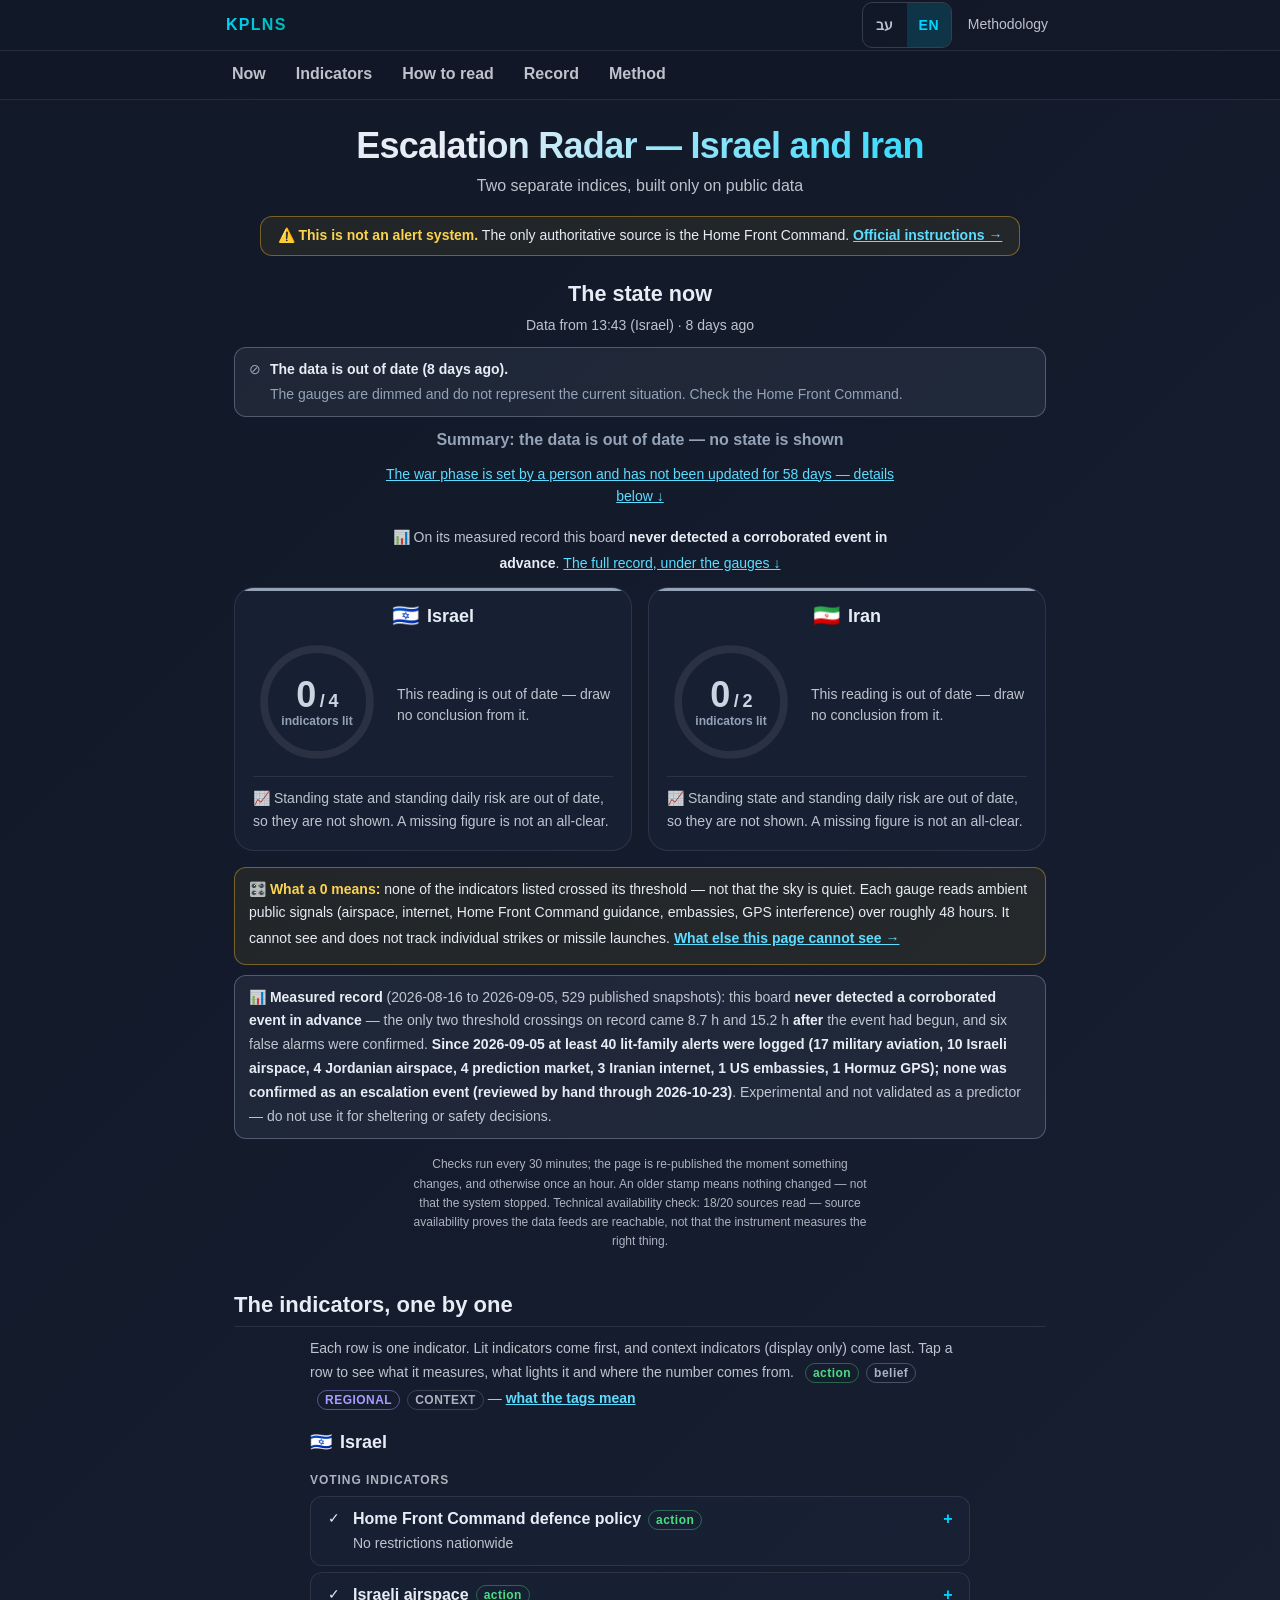
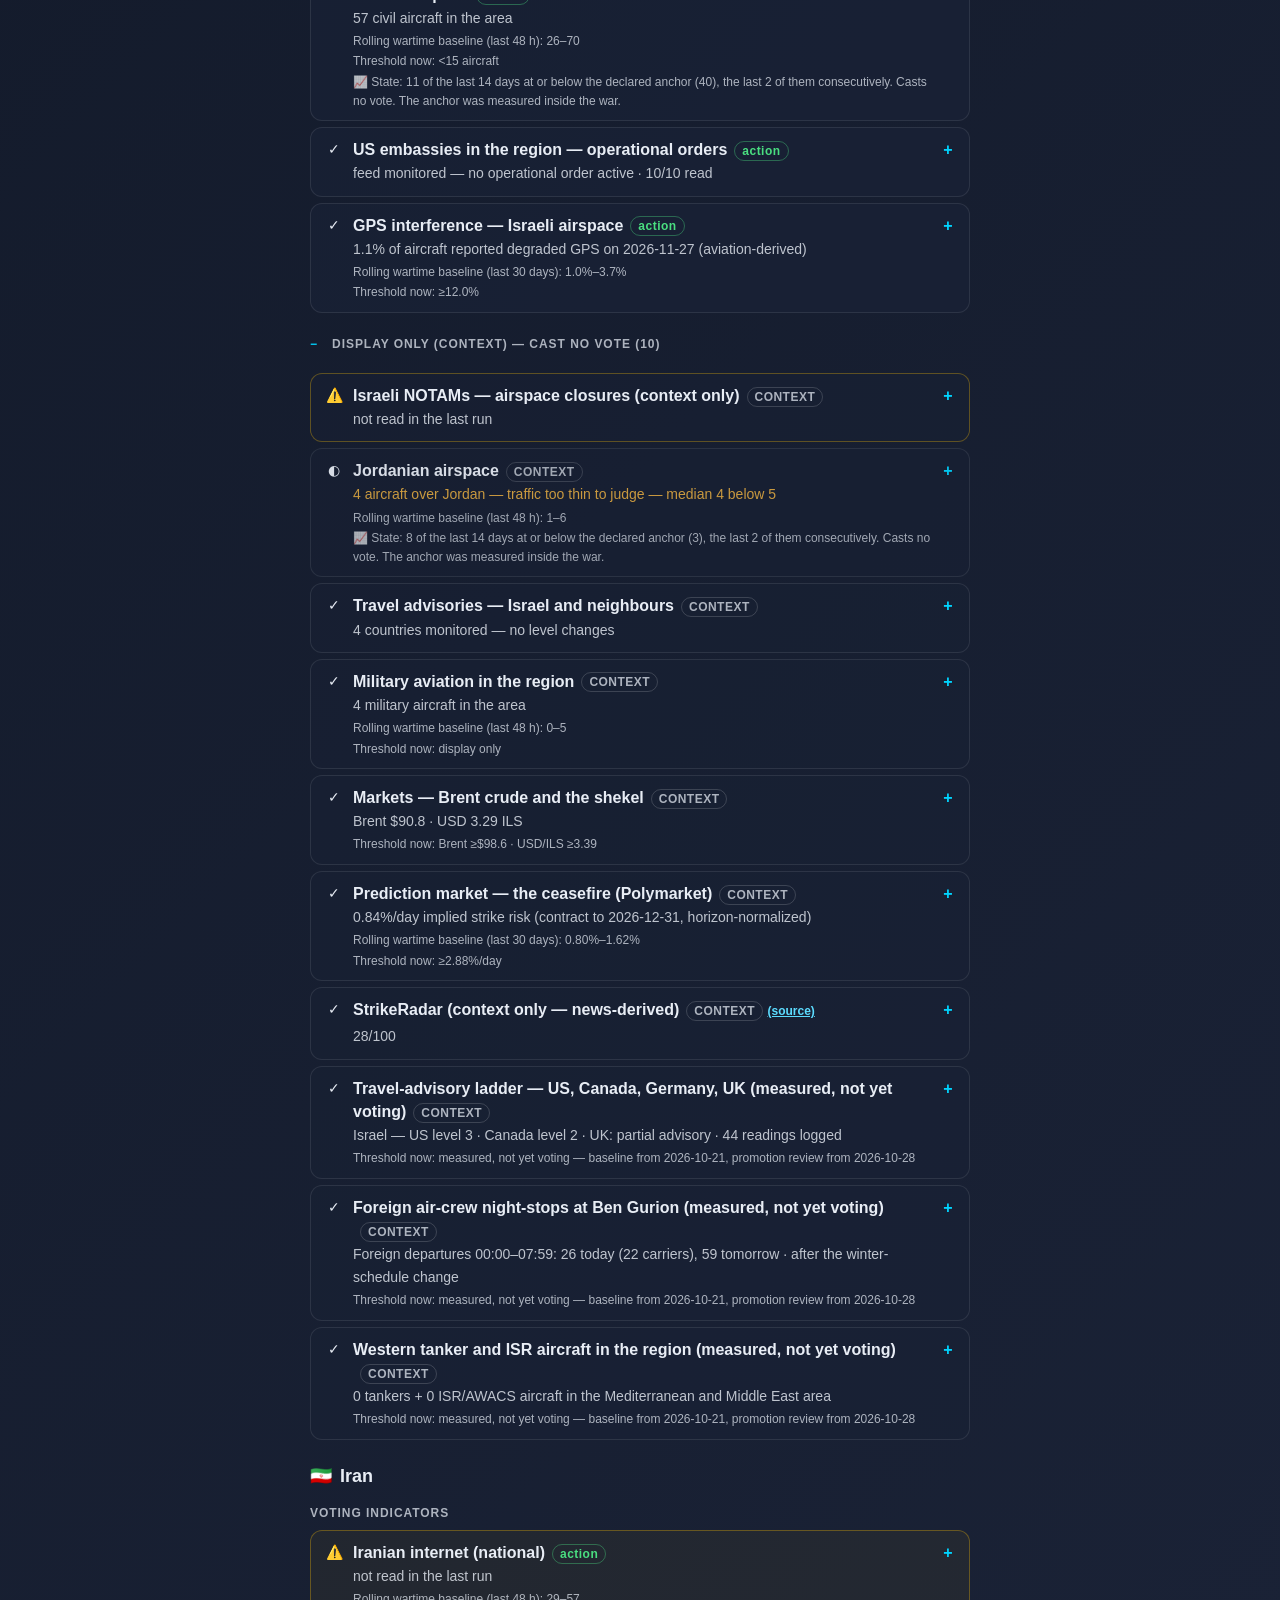
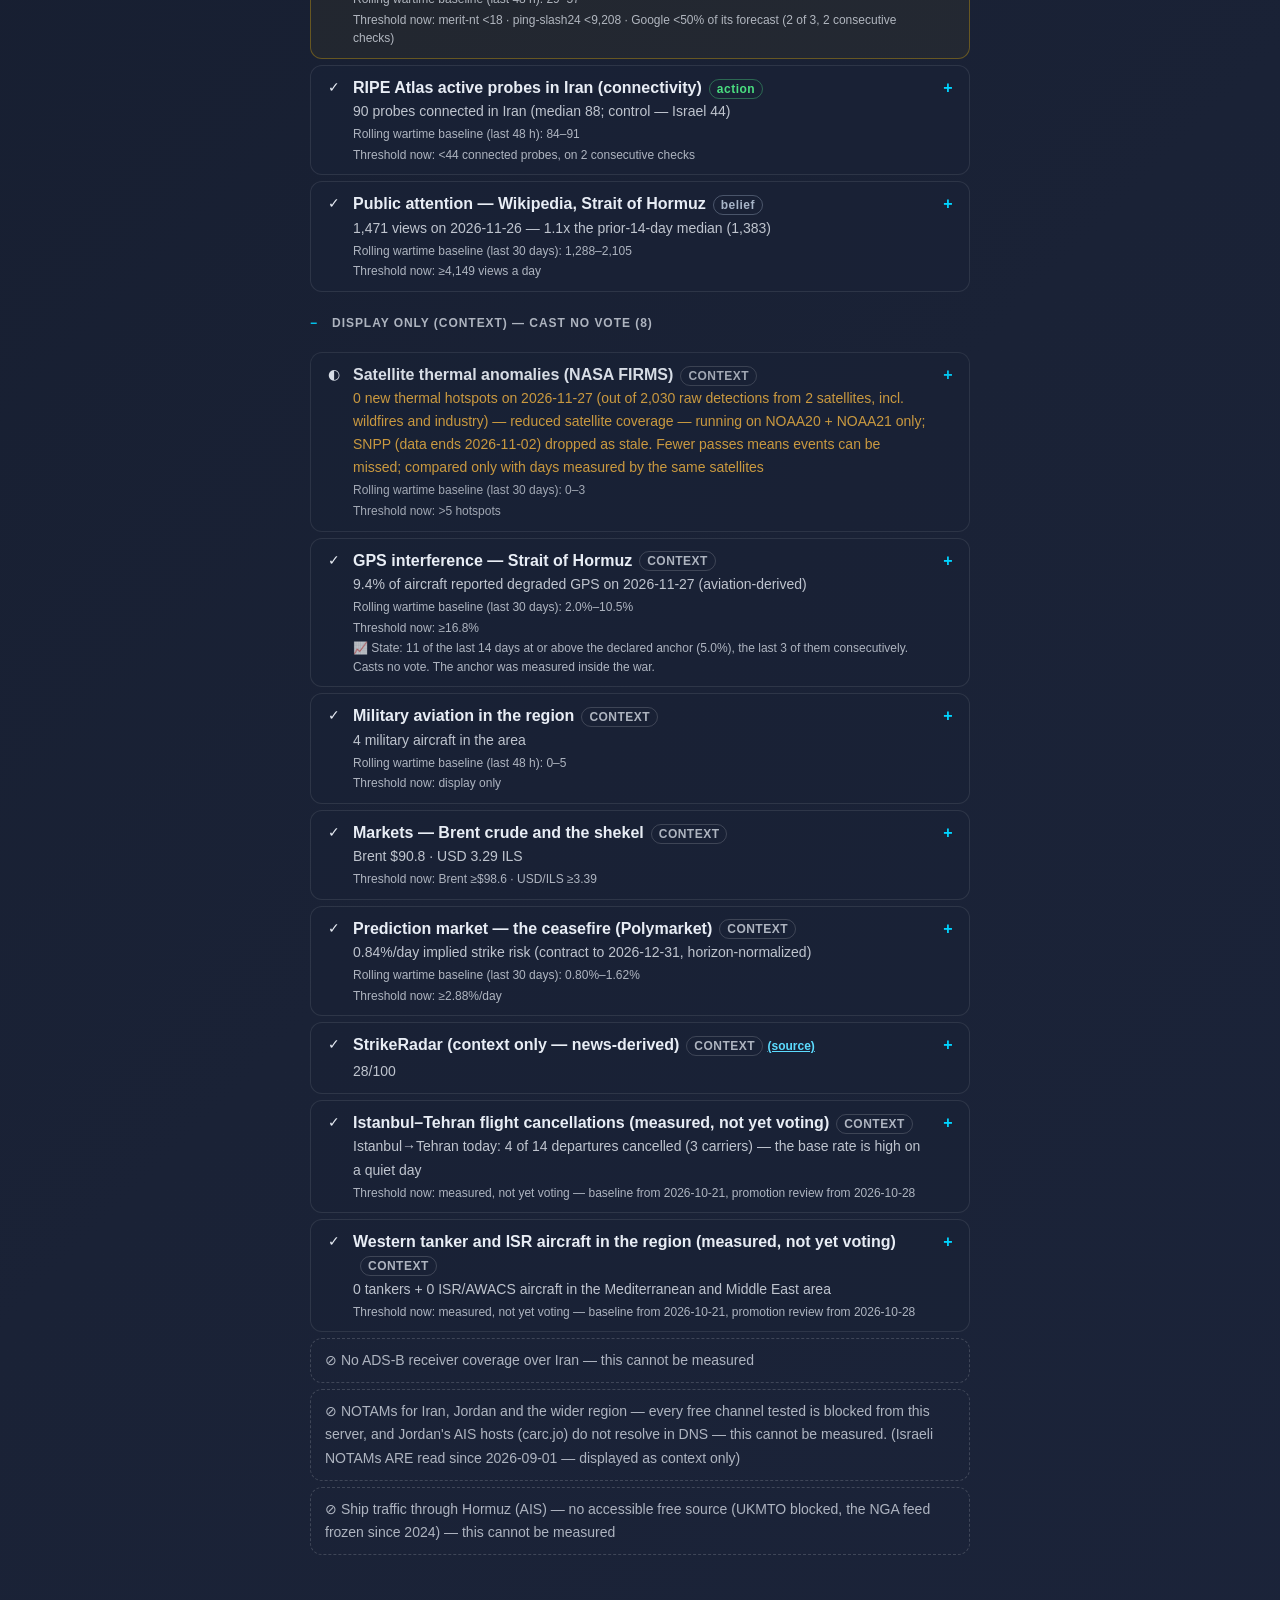
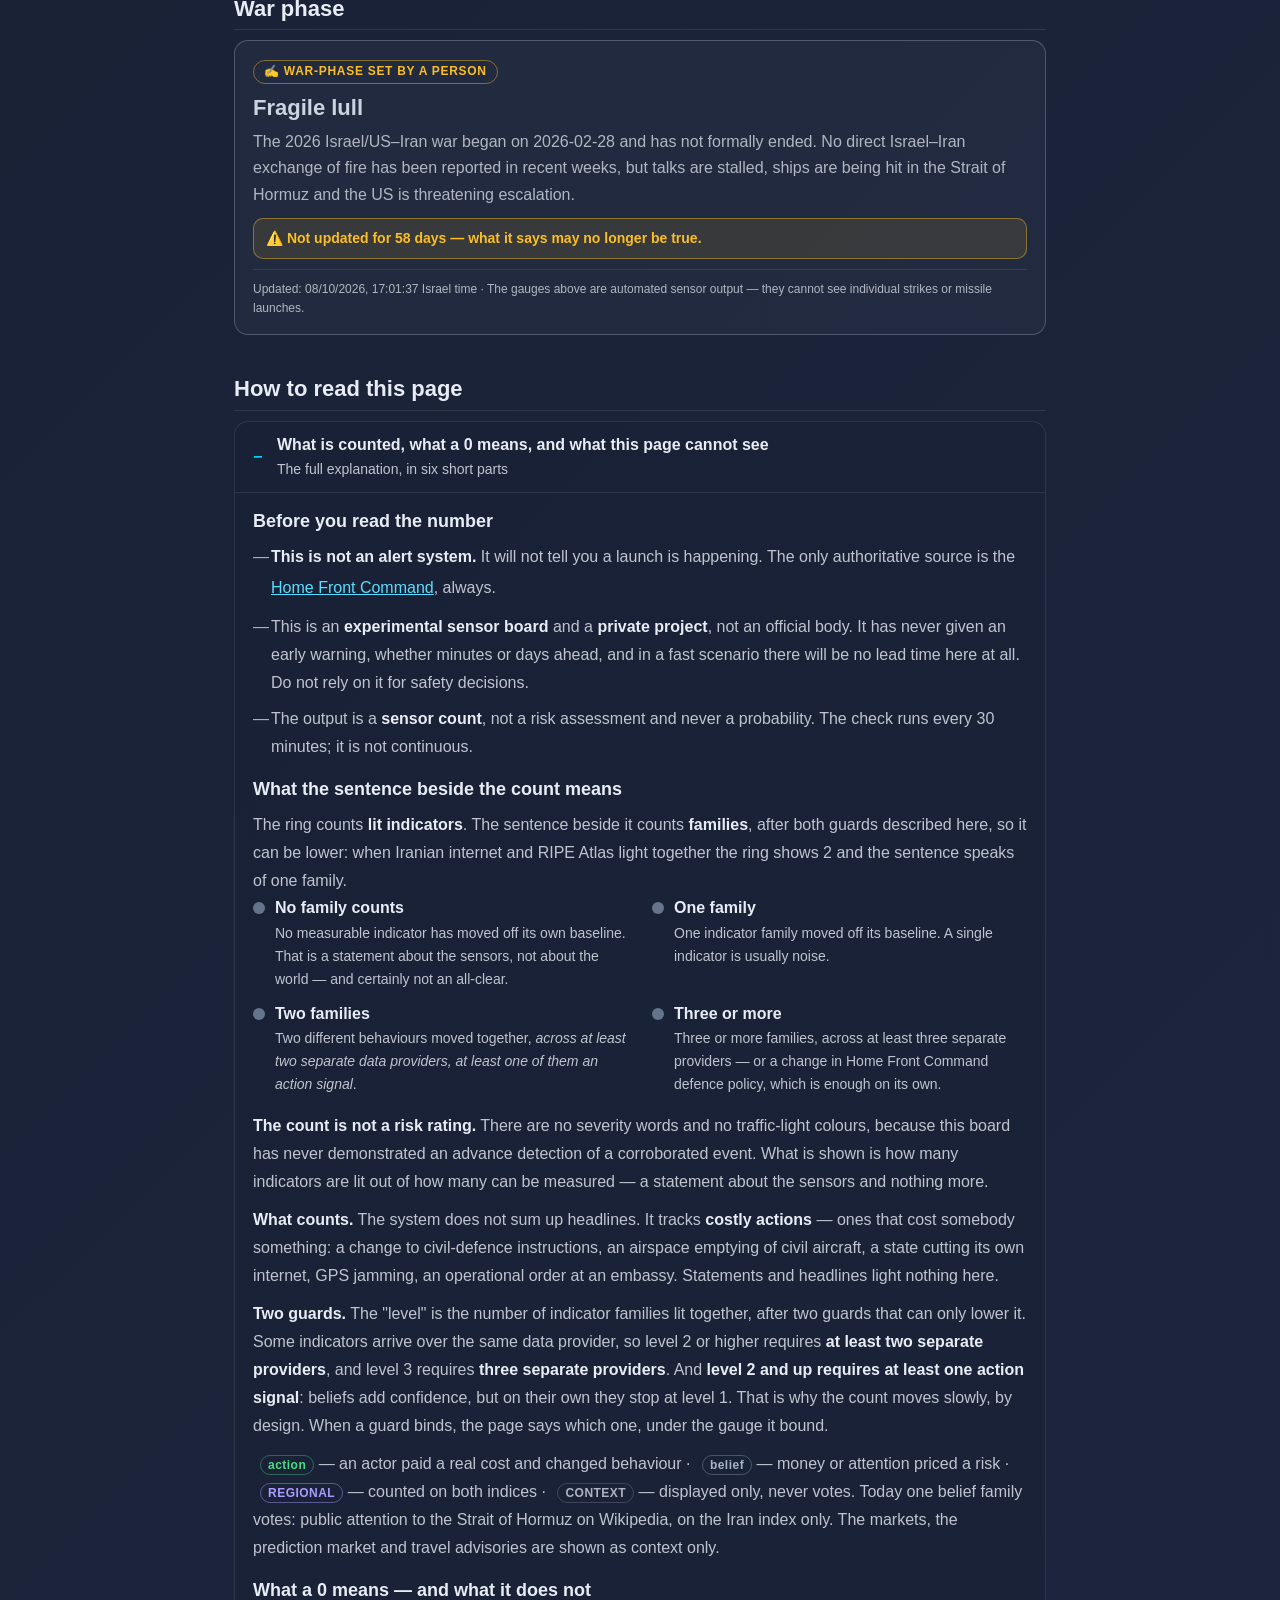
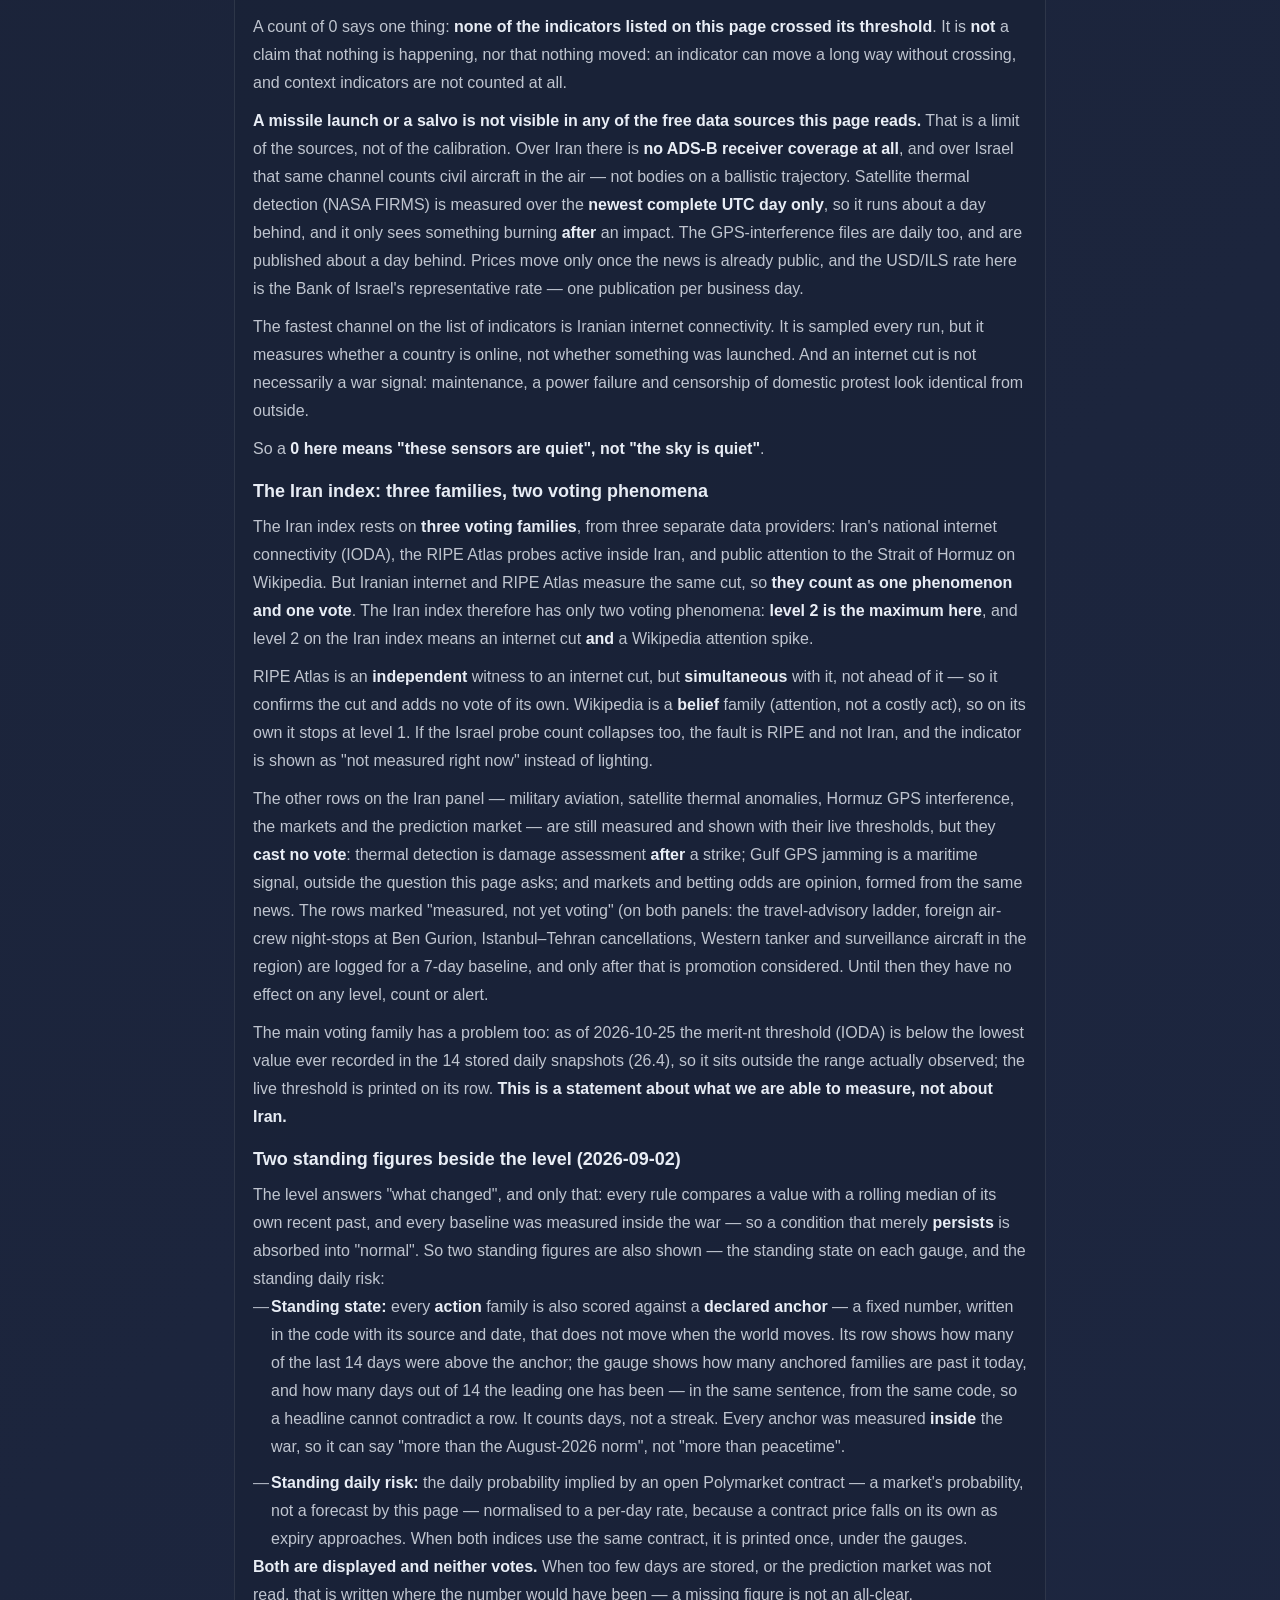
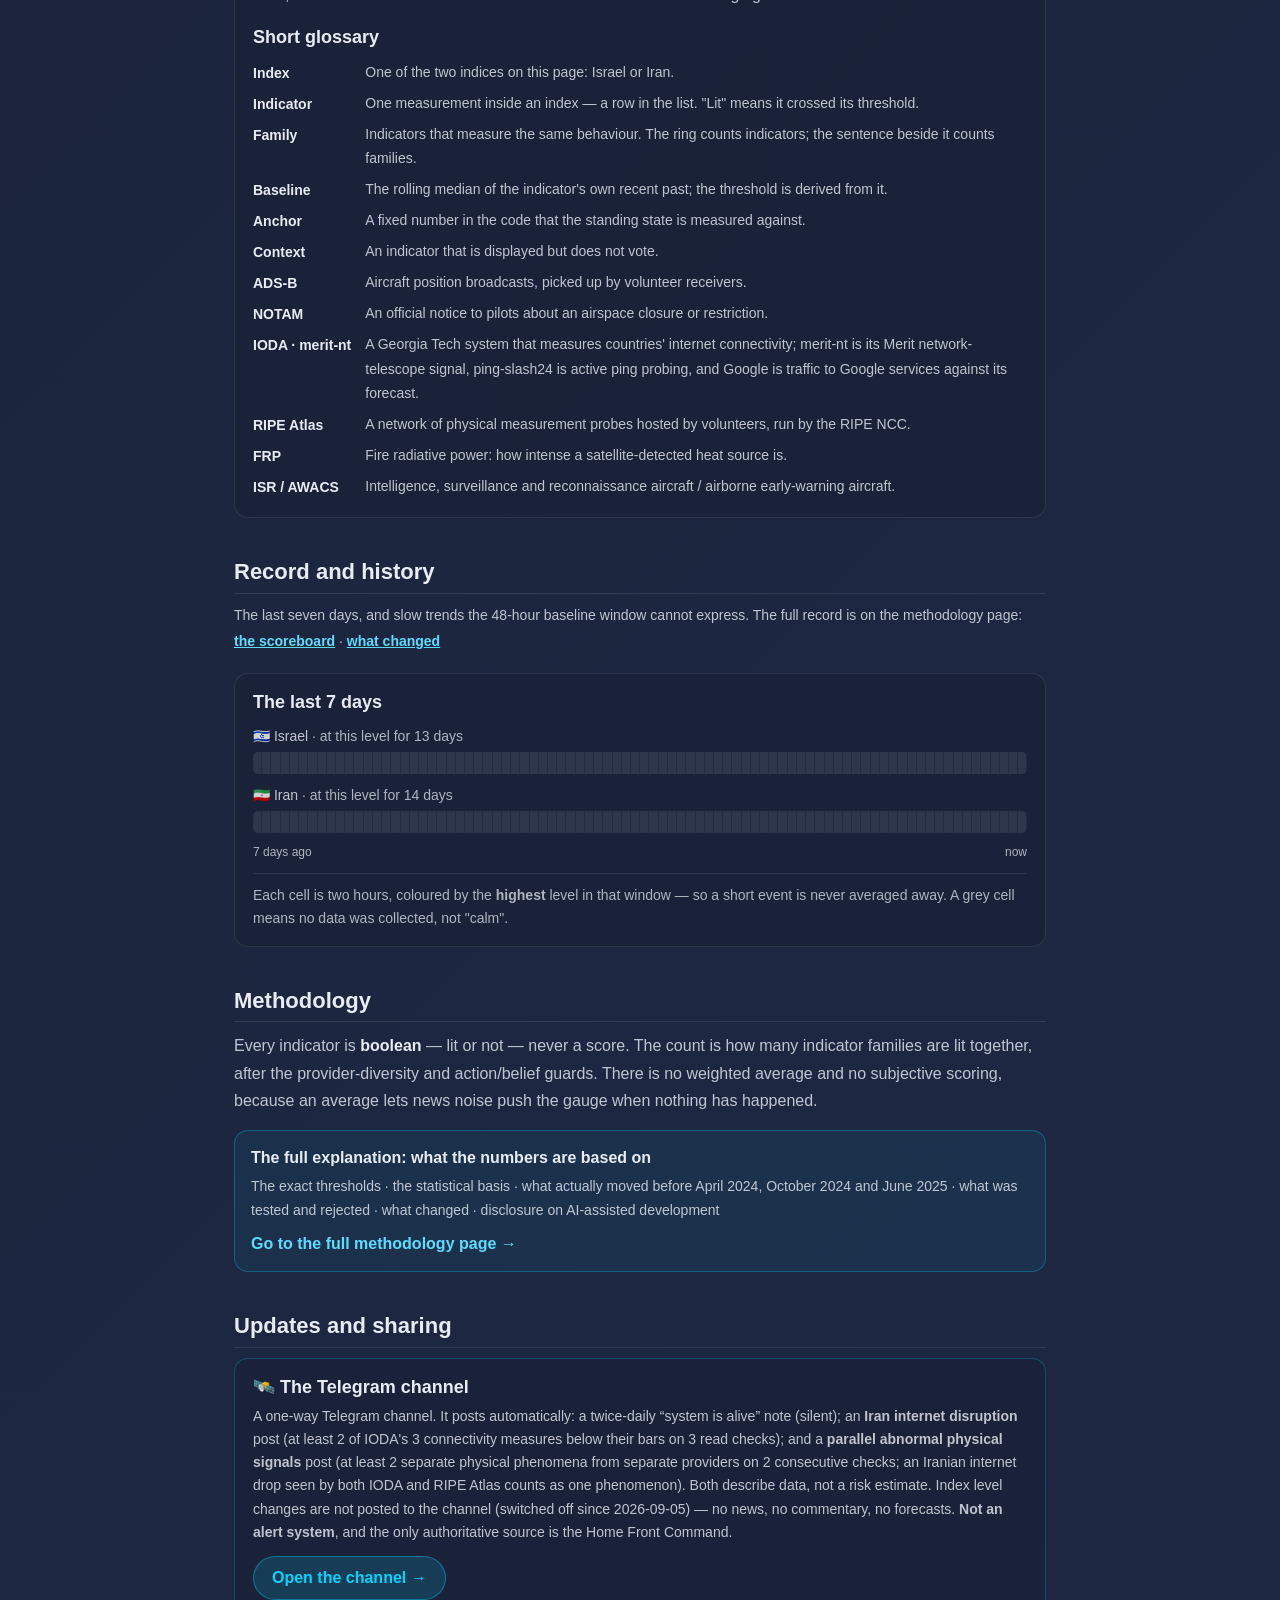
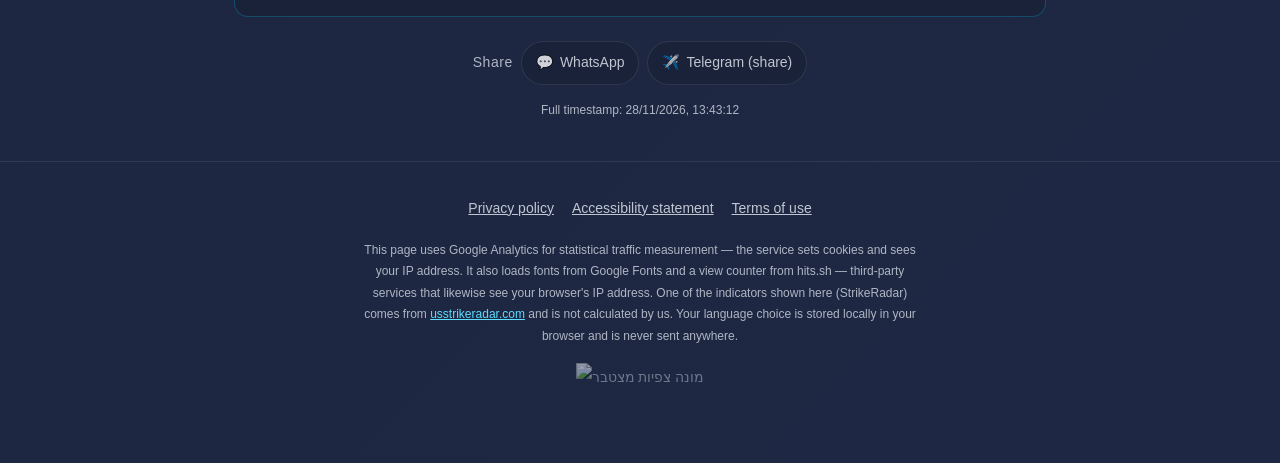
==== commit db9fd2a2: "radar: il=0 ir=0 (heartbeat)" ====
--- a/radar/index.html
+++ b/radar/index.html
@@ -663,7 +663,7 @@
        ~/israel_escalation_monitor/publish_radar.py from the same status.json
        the script below fetches. Empty until the next publish. -->
   <!-- SNAPSHOT:START -->
-<section class="snap" id="snap" aria-label="תצלום מצב סטטי"><div data-lang="he"><section class="warphase wp-ceasefire_degrading" aria-label="מצב הלחימה (עדכון אנושי)"><div class="wp-tag">✍️ מצב הלחימה נקבע בידי אדם</div><div class="wp-title">רגיעה שברירית</div><p class="wp-note">מלחמת 2026 בין ישראל/ארה&quot;ב לאיראן נפתחה ב-28.2.2026 ולא הסתיימה רשמית. בשבועות האחרונים לא דווחו חילופי אש ישירים בין ישראל לאיראן, אך המשא ומתן תקוע, ספינות נפגעות במצר הורמוז וארה&quot;ב מאיימת בהסלמה.</p><div class="wp-stale" role="note">⚠️ לא עודכן מזה 50 ימים — ייתכן שהנאמר כאן כבר אינו נכון.</div><div class="wp-meta">עודכן: <bdi>08/10/2026&nbsp;17:01</bdi> שעון ישראל · המחוונים הם פלט חיישנים אוטומטי — הם אינם רואים תקיפות בודדות או שיגורי טילים.</div></section><p class="snap-record">📊 רקורד מדוד (16.8–5.9.2026, 529 פרסומים): הלוח לא הקדים ולו אירוע מאומת אחד. שתי חציות הסף היחידות שנרשמו הופיעו כ-9 וכ-15 שעות אחרי שהאירוע החל, ונרשמו 6 התרעות שווא מאושרות. מאז 5.9.2026 נרשמו ביומן לפחות 40 התרעות (17 תעופה צבאית, 10 מרחב אווירי ישראל, 4 מרחב אווירי ירדן, 4 שוק ניבוי, 3 אינטרנט באיראן, 1 שגרירויות ארה&quot;ב, 1 GPS הורמוז); אף אחת לא אושרה כאירוע הסלמה (נבדק ידנית עד 23.10.2026). הוא ניסיוני ולא תוקף כמנבא — אין להשתמש בו להחלטות התגוננות.</p><div class="snap-head"><b>תצלום מצב סטטי</b> — נכון ל-<bdi>28/11/2026&nbsp;12:43</bdi> שעון ישראל · 0 מתוך 6 סמנים מדידים דולקים · 3 ערוצים אינם מנוטרים כלל</div><div class="banner warn"><span aria-hidden="true">⚠️</span><div><b>2 מקורות לא נקראו בבדיקה הזו.</b> הודעות NOTAM — מרחב ישראל (הקשר בלבד) · אינטרנט באיראן (ארצי) — מדד שלא נקרא אינו יכול להידלק, ולכן הרמה עשויה להיות מוצגת נמוך מדי.</div></div><div class="banner warn"><span aria-hidden="true">⚠️</span><div><b>כיסוי מופחת במקור אחד.</b> חריגות תרמיות מלוויין (NASA FIRMS): כיסוי לוויני מופחת — פועל על NOAA20 + NOAA21 בלבד; SNPP (עד 2026-11-02) הושמט כי הנתונים שלו תקועים. פחות מעברים פירושו שאירועים עלולים לא להיקלט; ההשוואה היא רק מול ימים שנמדדו באותם לוויינים</div></div><p class="snap-sum">סיכום: לא דולק אף סמן מדיד בשני המדדים. זו אמירה על החיישנים, לא על העולם.</p><p class="snap-caveat">🎛️ המחוון קורא אותות ציבוריים סביבתיים (מרחב אווירי, אינטרנט, הנחיות פיקוד העורף, שגרירויות, שיבוש GPS) על פני כ-48 שעות. הוא אינו רואה תקיפות בודדות או שיגורי טילים, ואינו עוקב אחריהן — 0 כאן אינו אישור שהכול בסדר.</p><div class="snap-ix"><h3>🇮🇱 ישראל — 0 מתוך 4 סמנים מדידים דולקים</h3><p class="snap-mean">לא נדלק אף מדד מדיד. זו אמירה על החיישנים, לא על העולם.</p><div class="gauge-standing">📈 מצב עומד (אינו רמה): 4 משפחות מעוגנות במדד הזה צברו מספיק ימים כדי לדווח, ו-2 מהן חוצות את העוגן המוצהר שלהן ביום האחרון שנשמר. הספירה הגבוהה ביותר באוגר: מרחב אווירי ישראל · 11 מתוך 14 הימים האחרונים מתחת לעוגן המוצהר (40), 2 מהם ברצף. אינו מצביע; כל העוגנים נמדדו בתוך המלחמה.</div><div class="gauge-standing">🎲 סיכון יומי עומד: 0.80% ליום. זו הסתברות גלומה מהשוק — כסף אמיתי ב-Polymarket — ולא תחזית של הדף הזה ולא מדידת חיישן. היא נגזרת מחוזה פתוח אחד, ⁦&quot;Israel x Iran ceasefire continues through December 31?&quot;⁩, שמוכרע לפי תקיפה אווירית או טילית של צד אחד בשני: מחירו מגלם 24% לתקיפה כזו עד סוף 31.12.2026, ונותרו לו 33 ימים. המספר המתפרסם הוא הקצב היומי ולא מחיר החוזה: מחיר חוזה יורד מעצמו ככל שמועד הפקיעה מתקרב, גם כשדבר לא השתנה, ולכן רק הקצב היומי בר-השוואה משבוע לשבוע. אינו מצביע.</div><ul><li>✓ <b>מדיניות התגוננות (פיקוד העורף)</b> [פעולה] — אין הגבלות בכל הארץ</li><li>✓ <b>מרחב אווירי ישראל</b> [פעולה] — 43 מטוסים אזרחיים באזור<span class="snap-sub">קו בסיס מלחמתי נע (יומיים אחרונים): <bdi>26–70</bdi></span><span class="snap-sub">סף הדלקה כעת: <bdi>פחות מ-15 מטוסים</bdi></span><span class="snap-sub">📈 מצב: 11 מתוך 14 הימים האחרונים מתחת לעוגן המוצהר (40), 2 מהם ברצף. אינו מצביע. העוגן נמדד בתוך המלחמה.</span></li><li>◐ <b>מרחב אווירי ירדן</b> [הקשר] — מטוס אחד מעל ירדן — תעבורה דלילה מדי לשיפוט — חציון 4 מתחת ל-5<span class="snap-sub">קו בסיס מלחמתי נע (יומיים אחרונים): <bdi>1–6</bdi></span><span class="snap-sub">📈 מצב: 8 מתוך 14 הימים האחרונים מתחת לעוגן המוצהר (3), 2 מהם ברצף. אינו מצביע. העוגן נמדד בתוך המלחמה.</span></li><li>✓ <b>אזהרות מסע — ישראל והסביבה</b> [הקשר] — 4 מדינות במעקב — ללא שינוי ברמות</li><li>✓ <b>שגרירויות ארה&quot;ב באזור — הוראות מבצעיות</b> [פעולה] — הפיד במעקב — אין הוראה מבצעית פעילה · 10/10 נקראו</li><li>✓ <b>שיבוש GPS — מרחב ישראל</b> [פעולה] — 1.1% מהמטוסים דיווחו על שיבוש GPS ב-2026-11-27 (נגזר מתעופה)<span class="snap-sub">קו בסיס מלחמתי נע (30 הימים האחרונים): <bdi>1.0%–3.7%</bdi></span><span class="snap-sub">סף הדלקה כעת: <bdi>12.0% ומעלה</bdi></span></li><li>⚠️ <b>הודעות NOTAM — מרחב ישראל (הקשר בלבד)</b> [הקשר] — לא נקרא בריצה האחרונה</li><li>✓ <b>תעופה צבאית באזור</b> [הקשר] — מטוס צבאי אחד באזור<span class="snap-sub">קו בסיס מלחמתי נע (יומיים אחרונים): <bdi>0–5</bdi></span><span class="snap-sub">סף הדלקה כעת: <bdi>תצוגה בלבד</bdi></span></li><li>✓ <b>שווקים — נפט ברנט ושער השקל</b> [הקשר] — ברנט $90.8 · דולר 3.29 ₪<span class="snap-sub">סף הדלקה כעת: <bdi>ברנט $98.6 ומעלה · דולר 3.39 ₪ ומעלה</bdi></span></li><li>✓ <b>שוק ניבוי — הפסקת האש (Polymarket)</b> [הקשר] — סיכון גלום לתקיפה 0.80% ליום (חוזה עד סוף 31.12.2026, מנורמל לאופק)<span class="snap-sub">קו בסיס מלחמתי נע (30 הימים האחרונים): <bdi>0.80%–1.62%</bdi></span><span class="snap-sub">סף הדלקה כעת: <bdi>2.88% ליום ומעלה</bdi></span></li><li>✓ <b>StrikeRadar (הקשר בלבד — נגזר מחדשות)</b> [הקשר] — 28/100</li><li>✓ <b>סולם אזהרות מסע — ארה&quot;ב, קנדה, גרמניה, בריטניה (נמדד, עוד לא מצביע)</b> [הקשר] — ישראל — US 3 · CA 2 · UK חלקית · נרשמו 44 קריאות<span class="snap-sub">סף הדלקה כעת: <bdi>נמדד, עוד לא מצביע — בסיס מ-21.10.2026, בדיקת קידום מ-28.10.2026</bdi></span></li><li>✓ <b>לינות צוותי אוויר זרים בנתב&quot;ג (נמדד, עוד לא מצביע)</b> [הקשר] — המראות זרות 00:00–07:59: 26 היום (22 חברות), 59 מחר · אחרי מעבר ללוח החורף<span class="snap-sub">סף הדלקה כעת: <bdi>נמדד, עוד לא מצביע — בסיס מ-21.10.2026, בדיקת קידום מ-28.10.2026</bdi></span></li><li>✓ <b>מטוסי תדלוק ומודיעין מערביים באזור (נמדד, עוד לא מצביע)</b> [הקשר] — 0 מטוסי תדלוק, אין מטוסי מודיעין/התרעה באזור<span class="snap-sub">סף הדלקה כעת: <bdi>נמדד, עוד לא מצביע — בסיס מ-21.10.2026, בדיקת קידום מ-28.10.2026</bdi></span></li></ul></div><div class="snap-ix"><h3>🇮🇷 איראן — 0 מתוך 2 סמנים מדידים דולקים</h3><p class="snap-mean">לא נדלק אף מדד מדיד. זו אמירה על החיישנים, לא על העולם.</p><div class="gauge-standing">📈 מצב עומד (אינו רמה): 4 משפחות מעוגנות במדד הזה צברו מספיק ימים כדי לדווח, ואחת מהן (שיבוש GPS — מצר הורמוז) חוצה את העוגן המוצהר שלה ביום האחרון שנשמר. הספירה הגבוהה ביותר באוגר: שיבוש GPS — מצר הורמוז · 11 מתוך 14 הימים האחרונים מעל העוגן המוצהר (5.0%), 3 מהם ברצף. אינו מצביע; כל העוגנים נמדדו בתוך המלחמה.</div><div class="gauge-standing">🎲 סיכון יומי עומד: 0.80% ליום. זו הסתברות גלומה מהשוק — כסף אמיתי ב-Polymarket — ולא תחזית של הדף הזה ולא מדידת חיישן. היא נגזרת מחוזה פתוח אחד, ⁦&quot;Israel x Iran ceasefire continues through December 31?&quot;⁩, שמוכרע לפי תקיפה אווירית או טילית של צד אחד בשני: מחירו מגלם 24% לתקיפה כזו עד סוף 31.12.2026, ונותרו לו 33 ימים. המספר המתפרסם הוא הקצב היומי ולא מחיר החוזה: מחיר חוזה יורד מעצמו ככל שמועד הפקיעה מתקרב, גם כשדבר לא השתנה, ולכן רק הקצב היומי בר-השוואה משבוע לשבוע. אינו מצביע.</div><ul><li>⚠️ <b>אינטרנט באיראן (ארצי)</b> [פעולה] — לא נקרא בריצה האחרונה<span class="snap-sub">קו בסיס מלחמתי נע (יומיים אחרונים): <bdi>29–57</bdi></span><span class="snap-sub">סף הדלקה כעת: <bdi>merit-nt פחות מ-18 · ping-slash24 פחות מ-9,208 · Google פחות מ-50% מהתחזית (2 מתוך 3, 2 בדיקות רצופות)</bdi></span></li><li>◐ <b>חריגות תרמיות מלוויין (NASA FIRMS)</b> [הקשר] — 0 מוקדים תרמיים חדשים ב-2026-11-27 (מתוך 2,030 זיהויים גולמיים מ-2 לוויינים, כולל שרפות ותעשייה) — כיסוי לוויני מופחת — פועל על NOAA20 + NOAA21 בלבד; SNPP (עד 2026-11-02) הושמט כי הנתונים שלו תקועים. פחות מעברים פירושו שאירועים עלולים לא להיקלט; ההשוואה היא רק מול ימים שנמדדו באותם לוויינים<span class="snap-sub">קו בסיס מלחמתי נע (30 הימים האחרונים): <bdi>0–3</bdi></span><span class="snap-sub">סף הדלקה כעת: <bdi>יותר מ-5 מוקדים</bdi></span></li><li>✓ <b>שיבוש GPS — מצר הורמוז</b> [הקשר] — 9.4% מהמטוסים דיווחו על שיבוש GPS ב-2026-11-27 (נגזר מתעופה)<span class="snap-sub">קו בסיס מלחמתי נע (30 הימים האחרונים): <bdi>2.0%–10.5%</bdi></span><span class="snap-sub">סף הדלקה כעת: <bdi>16.8% ומעלה</bdi></span><span class="snap-sub">📈 מצב: 11 מתוך 14 הימים האחרונים מעל העוגן המוצהר (5.0%), 3 מהם ברצף. אינו מצביע. העוגן נמדד בתוך המלחמה.</span></li><li>✓ <b>תעופה צבאית באזור</b> [הקשר] — מטוס צבאי אחד באזור<span class="snap-sub">קו בסיס מלחמתי נע (יומיים אחרונים): <bdi>0–5</bdi></span><span class="snap-sub">סף הדלקה כעת: <bdi>תצוגה בלבד</bdi></span></li><li>✓ <b>שווקים — נפט ברנט ושער השקל</b> [הקשר] — ברנט $90.8 · דולר 3.29 ₪<span class="snap-sub">סף הדלקה כעת: <bdi>ברנט $98.6 ומעלה · דולר 3.39 ₪ ומעלה</bdi></span></li><li>✓ <b>שוק ניבוי — הפסקת האש (Polymarket)</b> [הקשר] — סיכון גלום לתקיפה 0.80% ליום (חוזה עד סוף 31.12.2026, מנורמל לאופק)<span class="snap-sub">קו בסיס מלחמתי נע (30 הימים האחרונים): <bdi>0.80%–1.62%</bdi></span><span class="snap-sub">סף הדלקה כעת: <bdi>2.88% ליום ומעלה</bdi></span></li><li>✓ <b>StrikeRadar (הקשר בלבד — נגזר מחדשות)</b> [הקשר] — 28/100</li><li>✓ <b>חיישני RIPE Atlas פעילים באיראן (קישוריות)</b> [פעולה] — 89 חיישנים מחוברים באיראן (חציון 88; בקרה — ישראל 44)<span class="snap-sub">קו בסיס מלחמתי נע (יומיים אחרונים): <bdi>84–91</bdi></span><span class="snap-sub">סף הדלקה כעת: <bdi>פחות מ-44 חיישנים מחוברים, ב-2 בדיקות רצופות</bdi></span></li><li>✓ <b>עניין ציבורי — ויקיפדיה, מצר הורמוז</b> [דעה] — 1,471 צפיות ב-2026-11-26 — פי 1.1 מחציון 14 הימים הקודמים (1,383)<span class="snap-sub">קו בסיס מלחמתי נע (30 הימים האחרונים): <bdi>1,288–2,105</bdi></span><span class="snap-sub">סף הדלקה כעת: <bdi>4,149 צפיות ביום ומעלה</bdi></span></li><li>✓ <b>איסטנבול–טהרן: ביטולי טיסות (נמדד, עוד לא מצביע)</b> [הקשר] — איסטנבול→טהרן היום: 4 מתוך 14 המראות בוטלו (3 חברות) — שיעור הבסיס גבוה גם ביום שקט<span class="snap-sub">סף הדלקה כעת: <bdi>נמדד, עוד לא מצביע — בסיס מ-21.10.2026, בדיקת קידום מ-28.10.2026</bdi></span></li><li>✓ <b>מטוסי תדלוק ומודיעין מערביים באזור (נמדד, עוד לא מצביע)</b> [הקשר] — 0 מטוסי תדלוק, אין מטוסי מודיעין/התרעה באזור<span class="snap-sub">סף הדלקה כעת: <bdi>נמדד, עוד לא מצביע — בסיס מ-21.10.2026, בדיקת קידום מ-28.10.2026</bdi></span></li></ul><div class="snap-sub">⊘ אין כיסוי מקלטי ADS-B מעל איראן — לא ניתן למדוד</div><div class="snap-sub">⊘ הודעות NOTAM לאיראן, לירדן ולאזור — כל הערוצים החינמיים שנבדקו חסומים מהשרת, ושרתי ה-AIS של ירדן (carc.jo) אינם נפתרים ב-DNS — לא ניתן למדוד. (NOTAM ישראליים כן נקראים מ-1.9.2026 — מוצגים כהקשר בלבד)</div><div class="snap-sub">⊘ תנועת ספינות במצר הורמוז (AIS) — אין מקור חופשי נגיש (UKMTO חסום, פיד NGA קפוא מ-2024) — לא ניתן למדוד</div></div><section class="wxcard" aria-label="☁️ מזג אוויר — הקשר בלבד"><h3 class="wx-h">☁️ מזג אוויר — הקשר בלבד</h3><p class="wx-disc"><b>מידע בלבד — לא סמן. בדיקה לאחור של 6 אירועים (2024-2026) לא מצאה קשר בין עננות לתקיפות; בהיר אינו מעיד על סיכון.</b></p><ul class="wx-rows"><li>איראן: מעונן חלקית · עננות ממוצעת 55% · בעונה זו כ-54% מהחלונות המקבילים היו מעוננים חלקית<span class="wx-pts">טהרן 0% · איספהאן 88% · נתנז/פורדו 76% · תבריז 45% · כרמנשאה 64%</span></li><li>ישראל: מעונן · עננות ממוצעת 98% · בעונה זו כ-19% מהחלונות המקבילים היו מעוננים</li></ul><div class="wx-meta">13:00-01:00 (שעון ישראל) · נקרא ב-10:13</div><div class="wx-note">תחזית עננות כוללת ל-12 השעות הקרובות (Open-Meteo), ממוצע על הנקודות. בהיר: עד 20%, חלקי: 20-70%, מעונן: מעל 70%. &quot;בעונה זו&quot; = חלק החלונות של 12 שעות שהתחילו באותה שעה ובאותה עונה (±30 יום) ב-2020-2025 (ERA5) והיו באותה קטגוריה. אינו נכנס לרמה, לספירה או להתראות.</div></section><p class="snap-note">בדיקת זמינות טכנית: 18/20 מקורות נקראו בריצה זו — זמינות מקור מעידה שהצינור עובד, לא שהמכשיר מודד את הדבר הנכון. התצלום הזה נוצר בשרת ברגע פרסום הדף. הבדיקה רצה בשרת כל 30 דקות, ועם JavaScript הדף מרענן את הנתונים מעצמו כל כ-5 דקות ובכל חזרה ללשונית. בלי JavaScript, מה שמופיע כאן הוא המצב שנמדד בחותמת שלמעלה — <b>לא</b> המצב כעת. זו אינה מערכת התרעה, והמקור המחייב היחיד הוא <a href="https://www.oref.org.il/" target="_blank" rel="noopener">פיקוד העורף</a>.</p></div><div data-lang="en" id="snap-en"></div><template id="snap-en-tpl"><section class="warphase wp-ceasefire_degrading" aria-label="War-phase status (human-entered)"><div class="wp-tag">✍️ WAR-PHASE SET BY A PERSON</div><div class="wp-title">Fragile lull</div><p class="wp-note">The 2026 Israel/US–Iran war began on 2026-02-28 and has not formally ended. No direct Israel–Iran exchange of fire has been reported in recent weeks, but talks are stalled, ships are being hit in the Strait of Hormuz and the US is threatening escalation.</p><div class="wp-stale" role="note">⚠️ Not updated for 50 days — what it says may no longer be true.</div><div class="wp-meta">Updated: <bdi>08/10/2026&nbsp;17:01</bdi> Israel time · The gauges are automated sensor output — they cannot see individual strikes or missile launches.</div></section><p class="snap-record">📊 Measured record (2026-08-16 to 2026-09-05, 529 published snapshots): this board has never detected a corroborated event in advance. The only two threshold crossings on record came 8.7 h and 15.2 h after the event had begun, and six false alarms were confirmed. Since 2026-09-05 at least 40 lit-family alerts were logged (17 military aviation, 10 Israeli airspace, 4 Jordanian airspace, 4 prediction market, 3 Iranian internet, 1 US embassies, 1 Hormuz GPS); none was confirmed as an escalation event (reviewed by hand through 2026-10-23). Experimental and not validated as a predictor — do not use it for sheltering or safety decisions.</p><div class="snap-head"><b>Static snapshot</b> — as of <bdi>28/11/2026&nbsp;12:43</bdi> Israel time · 0 of 6 measurable tripwires lit · 3 channels unmonitored</div><div class="banner warn"><span aria-hidden="true">⚠️</span><div><b>2 sources were not read in this check.</b> Israeli NOTAMs — airspace closures (context only) · Iranian internet (national) — an indicator that cannot be read cannot light, so the level may be under-reported.</div></div><div class="banner warn"><span aria-hidden="true">⚠️</span><div><b>Reduced coverage on one source.</b> Satellite thermal anomalies (NASA FIRMS): reduced satellite coverage — running on NOAA20 + NOAA21 only; SNPP (data ends 2026-11-02) dropped as stale. Fewer passes means events can be missed; compared only with days measured by the same satellites</div></div><p class="snap-sum">Summary: no measurable tripwire is lit on either index. That is a statement about the sensors, not about the world.</p><p class="snap-caveat">🎛️ Each gauge reads ambient public signals (airspace, internet, Home Front Command guidance, embassies, GPS interference) over roughly 48 hours. It cannot see and does not track individual strikes or missile launches — 0 here is not an all-clear.</p><div class="snap-ix"><h3>🇮🇱 Israel — 0 of 4 measurable tripwires lit</h3><p class="snap-mean">No measurable tripwire is lit. That is a statement about the sensors, not about the world.</p><div class="gauge-standing">📈 Standing state (not a level): 4 anchored families on this index have enough stored days to report, and 2 of them are past their declared anchors on the most recent stored day. Longest-running: Israeli airspace · 11 of the last 14 days at or below the declared anchor (40), the last 2 of them consecutively. Casts no vote; every anchor was measured inside the war.</div><div class="gauge-standing">🎲 Standing daily risk: 0.80%/day. This is a MARKET-IMPLIED probability — real money on Polymarket — not a forecast by this page and not a sensor reading. It comes from one open contract, &quot;Israel x Iran ceasefire continues through December 31?&quot;, which resolves on an air or missile strike by either side against the other: its price implies a 24% chance of such a strike before 2026-12-31, with 33 days left to run. The figure published is the PER-DAY rate, not the contract price: a contract price falls on its own as expiry approaches even when nothing has changed, so only the daily rate is comparable from one week to the next. Casts no vote.</div><ul><li>✓ <b>Home Front Command defence policy</b> [action] — No restrictions nationwide</li><li>✓ <b>Israeli airspace</b> [action] — 43 civil aircraft in the area<span class="snap-sub">Rolling wartime baseline (last 48 h): <bdi>26–70</bdi></span><span class="snap-sub">Threshold now: <bdi>&lt;15 aircraft</bdi></span><span class="snap-sub">📈 State: 11 of the last 14 days at or below the declared anchor (40), the last 2 of them consecutively. Casts no vote. The anchor was measured inside the war.</span></li><li>◐ <b>Jordanian airspace</b> [context] — 1 aircraft over Jordan — traffic too thin to judge — median 4 below 5<span class="snap-sub">Rolling wartime baseline (last 48 h): <bdi>1–6</bdi></span><span class="snap-sub">📈 State: 8 of the last 14 days at or below the declared anchor (3), the last 2 of them consecutively. Casts no vote. The anchor was measured inside the war.</span></li><li>✓ <b>Travel advisories — Israel and neighbours</b> [context] — 4 countries monitored — no level changes</li><li>✓ <b>US embassies in the region — operational orders</b> [action] — feed monitored — no operational order active · 10/10 read</li><li>✓ <b>GPS interference — Israeli airspace</b> [action] — 1.1% of aircraft reported degraded GPS on 2026-11-27 (aviation-derived)<span class="snap-sub">Rolling wartime baseline (last 30 days): <bdi>1.0%–3.7%</bdi></span><span class="snap-sub">Threshold now: <bdi>≥12.0%</bdi></span></li><li>⚠️ <b>Israeli NOTAMs — airspace closures (context only)</b> [context] — not read in the last run</li><li>✓ <b>Military aviation in the region</b> [context] — 1 military aircraft in the area<span class="snap-sub">Rolling wartime baseline (last 48 h): <bdi>0–5</bdi></span><span class="snap-sub">Threshold now: <bdi>display only</bdi></span></li><li>✓ <b>Markets — Brent crude and the shekel</b> [context] — Brent $90.8 · USD 3.29 ILS<span class="snap-sub">Threshold now: <bdi>Brent ≥$98.6 · USD/ILS ≥3.39</bdi></span></li><li>✓ <b>Prediction market — the ceasefire (Polymarket)</b> [context] — 0.80%/day implied strike risk (contract to 2026-12-31, horizon-normalized)<span class="snap-sub">Rolling wartime baseline (last 30 days): <bdi>0.80%–1.62%</bdi></span><span class="snap-sub">Threshold now: <bdi>≥2.88%/day</bdi></span></li><li>✓ <b>StrikeRadar (context only — news-derived)</b> [context] — 28/100</li><li>✓ <b>Travel-advisory ladder — US, Canada, Germany, UK (measured, not yet voting)</b> [context] — Israel — US level 3 · Canada level 2 · UK: partial advisory · 44 readings logged<span class="snap-sub">Threshold now: <bdi>measured, not yet voting — baseline from 2026-10-21, promotion review from 2026-10-28</bdi></span></li><li>✓ <b>Foreign air-crew night-stops at Ben Gurion (measured, not yet voting)</b> [context] — Foreign departures 00:00–07:59: 26 today (22 carriers), 59 tomorrow · after the winter-schedule change<span class="snap-sub">Threshold now: <bdi>measured, not yet voting — baseline from 2026-10-21, promotion review from 2026-10-28</bdi></span></li><li>✓ <b>Western tanker and ISR aircraft in the region (measured, not yet voting)</b> [context] — 0 tankers + 0 ISR/AWACS aircraft in the Mediterranean and Middle East area<span class="snap-sub">Threshold now: <bdi>measured, not yet voting — baseline from 2026-10-21, promotion review from 2026-10-28</bdi></span></li></ul></div><div class="snap-ix"><h3>🇮🇷 Iran — 0 of 2 measurable tripwires lit</h3><p class="snap-mean">No measurable tripwire is lit. That is a statement about the sensors, not about the world.</p><div class="gauge-standing">📈 Standing state (not a level): 4 anchored families on this index have enough stored days to report, and one of them is past its declared anchor on the most recent stored day. Longest-running: GPS interference — Strait of Hormuz · 11 of the last 14 days at or above the declared anchor (5.0%), the last 3 of them consecutively. Casts no vote; every anchor was measured inside the war.</div><div class="gauge-standing">🎲 Standing daily risk: 0.80%/day. This is a MARKET-IMPLIED probability — real money on Polymarket — not a forecast by this page and not a sensor reading. It comes from one open contract, &quot;Israel x Iran ceasefire continues through December 31?&quot;, which resolves on an air or missile strike by either side against the other: its price implies a 24% chance of such a strike before 2026-12-31, with 33 days left to run. The figure published is the PER-DAY rate, not the contract price: a contract price falls on its own as expiry approaches even when nothing has changed, so only the daily rate is comparable from one week to the next. Casts no vote.</div><ul><li>⚠️ <b>Iranian internet (national)</b> [action] — not read in the last run<span class="snap-sub">Rolling wartime baseline (last 48 h): <bdi>29–57</bdi></span><span class="snap-sub">Threshold now: <bdi>merit-nt &lt;18 · ping-slash24 &lt;9,208 · Google &lt;50% of its forecast (2 of 3, 2 consecutive checks)</bdi></span></li><li>◐ <b>Satellite thermal anomalies (NASA FIRMS)</b> [context] — 0 new thermal hotspots on 2026-11-27 (out of 2,030 raw detections from 2 satellites, incl. wildfires and industry) — reduced satellite coverage — running on NOAA20 + NOAA21 only; SNPP (data ends 2026-11-02) dropped as stale. Fewer passes means events can be missed; compared only with days measured by the same satellites<span class="snap-sub">Rolling wartime baseline (last 30 days): <bdi>0–3</bdi></span><span class="snap-sub">Threshold now: <bdi>&gt;5 hotspots</bdi></span></li><li>✓ <b>GPS interference — Strait of Hormuz</b> [context] — 9.4% of aircraft reported degraded GPS on 2026-11-27 (aviation-derived)<span class="snap-sub">Rolling wartime baseline (last 30 days): <bdi>2.0%–10.5%</bdi></span><span class="snap-sub">Threshold now: <bdi>≥16.8%</bdi></span><span class="snap-sub">📈 State: 11 of the last 14 days at or above the declared anchor (5.0%), the last 3 of them consecutively. Casts no vote. The anchor was measured inside the war.</span></li><li>✓ <b>Military aviation in the region</b> [context] — 1 military aircraft in the area<span class="snap-sub">Rolling wartime baseline (last 48 h): <bdi>0–5</bdi></span><span class="snap-sub">Threshold now: <bdi>display only</bdi></span></li><li>✓ <b>Markets — Brent crude and the shekel</b> [context] — Brent $90.8 · USD 3.29 ILS<span class="snap-sub">Threshold now: <bdi>Brent ≥$98.6 · USD/ILS ≥3.39</bdi></span></li><li>✓ <b>Prediction market — the ceasefire (Polymarket)</b> [context] — 0.80%/day implied strike risk (contract to 2026-12-31, horizon-normalized)<span class="snap-sub">Rolling wartime baseline (last 30 days): <bdi>0.80%–1.62%</bdi></span><span class="snap-sub">Threshold now: <bdi>≥2.88%/day</bdi></span></li><li>✓ <b>StrikeRadar (context only — news-derived)</b> [context] — 28/100</li><li>✓ <b>RIPE Atlas active probes in Iran (connectivity)</b> [action] — 89 probes connected in Iran (median 88; control — Israel 44)<span class="snap-sub">Rolling wartime baseline (last 48 h): <bdi>84–91</bdi></span><span class="snap-sub">Threshold now: <bdi>&lt;44 connected probes, on 2 consecutive checks</bdi></span></li><li>✓ <b>Public attention — Wikipedia, Strait of Hormuz</b> [belief] — 1,471 views on 2026-11-26 — 1.1x the prior-14-day median (1,383)<span class="snap-sub">Rolling wartime baseline (last 30 days): <bdi>1,288–2,105</bdi></span><span class="snap-sub">Threshold now: <bdi>≥4,149 views a day</bdi></span></li><li>✓ <b>Istanbul–Tehran flight cancellations (measured, not yet voting)</b> [context] — Istanbul→Tehran today: 4 of 14 departures cancelled (3 carriers) — the base rate is high on a quiet day<span class="snap-sub">Threshold now: <bdi>measured, not yet voting — baseline from 2026-10-21, promotion review from 2026-10-28</bdi></span></li><li>✓ <b>Western tanker and ISR aircraft in the region (measured, not yet voting)</b> [context] — 0 tankers + 0 ISR/AWACS aircraft in the Mediterranean and Middle East area<span class="snap-sub">Threshold now: <bdi>measured, not yet voting — baseline from 2026-10-21, promotion review from 2026-10-28</bdi></span></li></ul><div class="snap-sub">⊘ No ADS-B receiver coverage over Iran — this cannot be measured</div><div class="snap-sub">⊘ NOTAMs for Iran, Jordan and the wider region — every free channel tested is blocked from this server, and Jordan's AIS hosts (carc.jo) do not resolve in DNS — this cannot be measured. (Israeli NOTAMs ARE read since 2026-09-01 — displayed as context only)</div><div class="snap-sub">⊘ Ship traffic through Hormuz (AIS) — no accessible free source (UKMTO blocked, the NGA feed frozen since 2024) — this cannot be measured</div></div><section class="wxcard" aria-label="☁️ Weather — context only"><h3 class="wx-h">☁️ Weather — context only</h3><p class="wx-disc"><b>Information only — not an indicator. A backtest of 6 events (2024–2026) found no link between cloud cover and strikes; clear skies do not indicate risk.</b></p><ul class="wx-rows"><li>Iran: partly cloudy · mean cloud cover 55% · this season ~54% of comparable 12-hour windows were partly cloudy<span class="wx-pts">Tehran 0% · Isfahan 88% · Natanz/Fordow 76% · Tabriz 45% · Kermanshah 64%</span></li><li>Israel: cloudy · mean cloud cover 98% · this season ~19% of comparable 12-hour windows were cloudy</li></ul><div class="wx-meta">13:00–01:00 (Israel time) · read at 10:13</div><div class="wx-note">Total cloud-cover forecast for the next 12 hours (Open-Meteo), averaged over the points. Clear: up to 20%, partly: 20–70%, cloudy: above 70%. &quot;This season&quot; = the share of 12-hour windows starting at the same hour and season (±30 days) of 2020–2025 (ERA5) that fell in the same category. It does not enter the level, the counts or any alert.</div></section><p class="snap-note">Technical availability check: 18/20 sources read this run — source availability proves the plumbing works, not that the instrument measures the right thing. This snapshot was rendered on the server when the page was published. The check runs on the server every 30 minutes, and with JavaScript the page re-fetches the data by itself about every 5 minutes and whenever you return to the tab. Without JavaScript, what you see here is the state measured at the timestamp above — <b>not</b> the state now. This is not a warning system, and the only authoritative source is the <a href="https://www.oref.org.il/eng" target="_blank" rel="noopener">Home Front Command</a>.</p></template></section>
+<section class="snap" id="snap" aria-label="תצלום מצב סטטי"><div data-lang="he"><section class="warphase wp-ceasefire_degrading" aria-label="מצב הלחימה (עדכון אנושי)"><div class="wp-tag">✍️ מצב הלחימה נקבע בידי אדם</div><div class="wp-title">רגיעה שברירית</div><p class="wp-note">מלחמת 2026 בין ישראל/ארה&quot;ב לאיראן נפתחה ב-28.2.2026 ולא הסתיימה רשמית. בשבועות האחרונים לא דווחו חילופי אש ישירים בין ישראל לאיראן, אך המשא ומתן תקוע, ספינות נפגעות במצר הורמוז וארה&quot;ב מאיימת בהסלמה.</p><div class="wp-stale" role="note">⚠️ לא עודכן מזה 50 ימים — ייתכן שהנאמר כאן כבר אינו נכון.</div><div class="wp-meta">עודכן: <bdi>08/10/2026&nbsp;17:01</bdi> שעון ישראל · המחוונים הם פלט חיישנים אוטומטי — הם אינם רואים תקיפות בודדות או שיגורי טילים.</div></section><p class="snap-record">📊 רקורד מדוד (16.8–5.9.2026, 529 פרסומים): הלוח לא הקדים ולו אירוע מאומת אחד. שתי חציות הסף היחידות שנרשמו הופיעו כ-9 וכ-15 שעות אחרי שהאירוע החל, ונרשמו 6 התרעות שווא מאושרות. מאז 5.9.2026 נרשמו ביומן לפחות 40 התרעות (17 תעופה צבאית, 10 מרחב אווירי ישראל, 4 מרחב אווירי ירדן, 4 שוק ניבוי, 3 אינטרנט באיראן, 1 שגרירויות ארה&quot;ב, 1 GPS הורמוז); אף אחת לא אושרה כאירוע הסלמה (נבדק ידנית עד 23.10.2026). הוא ניסיוני ולא תוקף כמנבא — אין להשתמש בו להחלטות התגוננות.</p><div class="snap-head"><b>תצלום מצב סטטי</b> — נכון ל-<bdi>28/11/2026&nbsp;13:43</bdi> שעון ישראל · 0 מתוך 6 סמנים מדידים דולקים · 3 ערוצים אינם מנוטרים כלל</div><div class="banner warn"><span aria-hidden="true">⚠️</span><div><b>2 מקורות לא נקראו בבדיקה הזו.</b> הודעות NOTAM — מרחב ישראל (הקשר בלבד) · אינטרנט באיראן (ארצי) — מדד שלא נקרא אינו יכול להידלק, ולכן הרמה עשויה להיות מוצגת נמוך מדי.</div></div><div class="banner warn"><span aria-hidden="true">⚠️</span><div><b>כיסוי מופחת במקור אחד.</b> חריגות תרמיות מלוויין (NASA FIRMS): כיסוי לוויני מופחת — פועל על NOAA20 + NOAA21 בלבד; SNPP (עד 2026-11-02) הושמט כי הנתונים שלו תקועים. פחות מעברים פירושו שאירועים עלולים לא להיקלט; ההשוואה היא רק מול ימים שנמדדו באותם לוויינים</div></div><p class="snap-sum">סיכום: לא דולק אף סמן מדיד בשני המדדים. זו אמירה על החיישנים, לא על העולם.</p><p class="snap-caveat">🎛️ המחוון קורא אותות ציבוריים סביבתיים (מרחב אווירי, אינטרנט, הנחיות פיקוד העורף, שגרירויות, שיבוש GPS) על פני כ-48 שעות. הוא אינו רואה תקיפות בודדות או שיגורי טילים, ואינו עוקב אחריהן — 0 כאן אינו אישור שהכול בסדר.</p><div class="snap-ix"><h3>🇮🇱 ישראל — 0 מתוך 4 סמנים מדידים דולקים</h3><p class="snap-mean">לא נדלק אף מדד מדיד. זו אמירה על החיישנים, לא על העולם.</p><div class="gauge-standing">📈 מצב עומד (אינו רמה): 4 משפחות מעוגנות במדד הזה צברו מספיק ימים כדי לדווח, ו-2 מהן חוצות את העוגן המוצהר שלהן ביום האחרון שנשמר. הספירה הגבוהה ביותר באוגר: מרחב אווירי ישראל · 11 מתוך 14 הימים האחרונים מתחת לעוגן המוצהר (40), 2 מהם ברצף. אינו מצביע; כל העוגנים נמדדו בתוך המלחמה.</div><div class="gauge-standing">🎲 סיכון יומי עומד: 0.84% ליום. זו הסתברות גלומה מהשוק — כסף אמיתי ב-Polymarket — ולא תחזית של הדף הזה ולא מדידת חיישן. היא נגזרת מחוזה פתוח אחד, ⁦&quot;Israel x Iran ceasefire continues through December 31?&quot;⁩, שמוכרע לפי תקיפה אווירית או טילית של צד אחד בשני: מחירו מגלם 24% לתקיפה כזו עד סוף 31.12.2026, ונותרו לו 33 ימים. המספר המתפרסם הוא הקצב היומי ולא מחיר החוזה: מחיר חוזה יורד מעצמו ככל שמועד הפקיעה מתקרב, גם כשדבר לא השתנה, ולכן רק הקצב היומי בר-השוואה משבוע לשבוע. אינו מצביע.</div><ul><li>✓ <b>מדיניות התגוננות (פיקוד העורף)</b> [פעולה] — אין הגבלות בכל הארץ</li><li>✓ <b>מרחב אווירי ישראל</b> [פעולה] — 57 מטוסים אזרחיים באזור<span class="snap-sub">קו בסיס מלחמתי נע (יומיים אחרונים): <bdi>26–70</bdi></span><span class="snap-sub">סף הדלקה כעת: <bdi>פחות מ-15 מטוסים</bdi></span><span class="snap-sub">📈 מצב: 11 מתוך 14 הימים האחרונים מתחת לעוגן המוצהר (40), 2 מהם ברצף. אינו מצביע. העוגן נמדד בתוך המלחמה.</span></li><li>◐ <b>מרחב אווירי ירדן</b> [הקשר] — 4 מטוסים מעל ירדן — תעבורה דלילה מדי לשיפוט — חציון 4 מתחת ל-5<span class="snap-sub">קו בסיס מלחמתי נע (יומיים אחרונים): <bdi>1–6</bdi></span><span class="snap-sub">📈 מצב: 8 מתוך 14 הימים האחרונים מתחת לעוגן המוצהר (3), 2 מהם ברצף. אינו מצביע. העוגן נמדד בתוך המלחמה.</span></li><li>✓ <b>אזהרות מסע — ישראל והסביבה</b> [הקשר] — 4 מדינות במעקב — ללא שינוי ברמות</li><li>✓ <b>שגרירויות ארה&quot;ב באזור — הוראות מבצעיות</b> [פעולה] — הפיד במעקב — אין הוראה מבצעית פעילה · 10/10 נקראו</li><li>✓ <b>שיבוש GPS — מרחב ישראל</b> [פעולה] — 1.1% מהמטוסים דיווחו על שיבוש GPS ב-2026-11-27 (נגזר מתעופה)<span class="snap-sub">קו בסיס מלחמתי נע (30 הימים האחרונים): <bdi>1.0%–3.7%</bdi></span><span class="snap-sub">סף הדלקה כעת: <bdi>12.0% ומעלה</bdi></span></li><li>⚠️ <b>הודעות NOTAM — מרחב ישראל (הקשר בלבד)</b> [הקשר] — לא נקרא בריצה האחרונה</li><li>✓ <b>תעופה צבאית באזור</b> [הקשר] — 4 מטוסים צבאיים באזור<span class="snap-sub">קו בסיס מלחמתי נע (יומיים אחרונים): <bdi>0–5</bdi></span><span class="snap-sub">סף הדלקה כעת: <bdi>תצוגה בלבד</bdi></span></li><li>✓ <b>שווקים — נפט ברנט ושער השקל</b> [הקשר] — ברנט $90.8 · דולר 3.29 ₪<span class="snap-sub">סף הדלקה כעת: <bdi>ברנט $98.6 ומעלה · דולר 3.39 ₪ ומעלה</bdi></span></li><li>✓ <b>שוק ניבוי — הפסקת האש (Polymarket)</b> [הקשר] — סיכון גלום לתקיפה 0.84% ליום (חוזה עד סוף 31.12.2026, מנורמל לאופק)<span class="snap-sub">קו בסיס מלחמתי נע (30 הימים האחרונים): <bdi>0.80%–1.62%</bdi></span><span class="snap-sub">סף הדלקה כעת: <bdi>2.88% ליום ומעלה</bdi></span></li><li>✓ <b>StrikeRadar (הקשר בלבד — נגזר מחדשות)</b> [הקשר] — 28/100</li><li>✓ <b>סולם אזהרות מסע — ארה&quot;ב, קנדה, גרמניה, בריטניה (נמדד, עוד לא מצביע)</b> [הקשר] — ישראל — US 3 · CA 2 · UK חלקית · נרשמו 44 קריאות<span class="snap-sub">סף הדלקה כעת: <bdi>נמדד, עוד לא מצביע — בסיס מ-21.10.2026, בדיקת קידום מ-28.10.2026</bdi></span></li><li>✓ <b>לינות צוותי אוויר זרים בנתב&quot;ג (נמדד, עוד לא מצביע)</b> [הקשר] — המראות זרות 00:00–07:59: 26 היום (22 חברות), 59 מחר · אחרי מעבר ללוח החורף<span class="snap-sub">סף הדלקה כעת: <bdi>נמדד, עוד לא מצביע — בסיס מ-21.10.2026, בדיקת קידום מ-28.10.2026</bdi></span></li><li>✓ <b>מטוסי תדלוק ומודיעין מערביים באזור (נמדד, עוד לא מצביע)</b> [הקשר] — 0 מטוסי תדלוק, אין מטוסי מודיעין/התרעה באזור<span class="snap-sub">סף הדלקה כעת: <bdi>נמדד, עוד לא מצביע — בסיס מ-21.10.2026, בדיקת קידום מ-28.10.2026</bdi></span></li></ul></div><div class="snap-ix"><h3>🇮🇷 איראן — 0 מתוך 2 סמנים מדידים דולקים</h3><p class="snap-mean">לא נדלק אף מדד מדיד. זו אמירה על החיישנים, לא על העולם.</p><div class="gauge-standing">📈 מצב עומד (אינו רמה): 4 משפחות מעוגנות במדד הזה צברו מספיק ימים כדי לדווח, ואחת מהן (שיבוש GPS — מצר הורמוז) חוצה את העוגן המוצהר שלה ביום האחרון שנשמר. הספירה הגבוהה ביותר באוגר: שיבוש GPS — מצר הורמוז · 11 מתוך 14 הימים האחרונים מעל העוגן המוצהר (5.0%), 3 מהם ברצף. אינו מצביע; כל העוגנים נמדדו בתוך המלחמה.</div><div class="gauge-standing">🎲 סיכון יומי עומד: 0.84% ליום. זו הסתברות גלומה מהשוק — כסף אמיתי ב-Polymarket — ולא תחזית של הדף הזה ולא מדידת חיישן. היא נגזרת מחוזה פתוח אחד, ⁦&quot;Israel x Iran ceasefire continues through December 31?&quot;⁩, שמוכרע לפי תקיפה אווירית או טילית של צד אחד בשני: מחירו מגלם 24% לתקיפה כזו עד סוף 31.12.2026, ונותרו לו 33 ימים. המספר המתפרסם הוא הקצב היומי ולא מחיר החוזה: מחיר חוזה יורד מעצמו ככל שמועד הפקיעה מתקרב, גם כשדבר לא השתנה, ולכן רק הקצב היומי בר-השוואה משבוע לשבוע. אינו מצביע.</div><ul><li>⚠️ <b>אינטרנט באיראן (ארצי)</b> [פעולה] — לא נקרא בריצה האחרונה<span class="snap-sub">קו בסיס מלחמתי נע (יומיים אחרונים): <bdi>29–57</bdi></span><span class="snap-sub">סף הדלקה כעת: <bdi>merit-nt פחות מ-18 · ping-slash24 פחות מ-9,208 · Google פחות מ-50% מהתחזית (2 מתוך 3, 2 בדיקות רצופות)</bdi></span></li><li>◐ <b>חריגות תרמיות מלוויין (NASA FIRMS)</b> [הקשר] — 0 מוקדים תרמיים חדשים ב-2026-11-27 (מתוך 2,030 זיהויים גולמיים מ-2 לוויינים, כולל שרפות ותעשייה) — כיסוי לוויני מופחת — פועל על NOAA20 + NOAA21 בלבד; SNPP (עד 2026-11-02) הושמט כי הנתונים שלו תקועים. פחות מעברים פירושו שאירועים עלולים לא להיקלט; ההשוואה היא רק מול ימים שנמדדו באותם לוויינים<span class="snap-sub">קו בסיס מלחמתי נע (30 הימים האחרונים): <bdi>0–3</bdi></span><span class="snap-sub">סף הדלקה כעת: <bdi>יותר מ-5 מוקדים</bdi></span></li><li>✓ <b>שיבוש GPS — מצר הורמוז</b> [הקשר] — 9.4% מהמטוסים דיווחו על שיבוש GPS ב-2026-11-27 (נגזר מתעופה)<span class="snap-sub">קו בסיס מלחמתי נע (30 הימים האחרונים): <bdi>2.0%–10.5%</bdi></span><span class="snap-sub">סף הדלקה כעת: <bdi>16.8% ומעלה</bdi></span><span class="snap-sub">📈 מצב: 11 מתוך 14 הימים האחרונים מעל העוגן המוצהר (5.0%), 3 מהם ברצף. אינו מצביע. העוגן נמדד בתוך המלחמה.</span></li><li>✓ <b>תעופה צבאית באזור</b> [הקשר] — 4 מטוסים צבאיים באזור<span class="snap-sub">קו בסיס מלחמתי נע (יומיים אחרונים): <bdi>0–5</bdi></span><span class="snap-sub">סף הדלקה כעת: <bdi>תצוגה בלבד</bdi></span></li><li>✓ <b>שווקים — נפט ברנט ושער השקל</b> [הקשר] — ברנט $90.8 · דולר 3.29 ₪<span class="snap-sub">סף הדלקה כעת: <bdi>ברנט $98.6 ומעלה · דולר 3.39 ₪ ומעלה</bdi></span></li><li>✓ <b>שוק ניבוי — הפסקת האש (Polymarket)</b> [הקשר] — סיכון גלום לתקיפה 0.84% ליום (חוזה עד סוף 31.12.2026, מנורמל לאופק)<span class="snap-sub">קו בסיס מלחמתי נע (30 הימים האחרונים): <bdi>0.80%–1.62%</bdi></span><span class="snap-sub">סף הדלקה כעת: <bdi>2.88% ליום ומעלה</bdi></span></li><li>✓ <b>StrikeRadar (הקשר בלבד — נגזר מחדשות)</b> [הקשר] — 28/100</li><li>✓ <b>חיישני RIPE Atlas פעילים באיראן (קישוריות)</b> [פעולה] — 90 חיישנים מחוברים באיראן (חציון 88; בקרה — ישראל 44)<span class="snap-sub">קו בסיס מלחמתי נע (יומיים אחרונים): <bdi>84–91</bdi></span><span class="snap-sub">סף הדלקה כעת: <bdi>פחות מ-44 חיישנים מחוברים, ב-2 בדיקות רצופות</bdi></span></li><li>✓ <b>עניין ציבורי — ויקיפדיה, מצר הורמוז</b> [דעה] — 1,471 צפיות ב-2026-11-26 — פי 1.1 מחציון 14 הימים הקודמים (1,383)<span class="snap-sub">קו בסיס מלחמתי נע (30 הימים האחרונים): <bdi>1,288–2,105</bdi></span><span class="snap-sub">סף הדלקה כעת: <bdi>4,149 צפיות ביום ומעלה</bdi></span></li><li>✓ <b>איסטנבול–טהרן: ביטולי טיסות (נמדד, עוד לא מצביע)</b> [הקשר] — איסטנבול→טהרן היום: 4 מתוך 14 המראות בוטלו (3 חברות) — שיעור הבסיס גבוה גם ביום שקט<span class="snap-sub">סף הדלקה כעת: <bdi>נמדד, עוד לא מצביע — בסיס מ-21.10.2026, בדיקת קידום מ-28.10.2026</bdi></span></li><li>✓ <b>מטוסי תדלוק ומודיעין מערביים באזור (נמדד, עוד לא מצביע)</b> [הקשר] — 0 מטוסי תדלוק, אין מטוסי מודיעין/התרעה באזור<span class="snap-sub">סף הדלקה כעת: <bdi>נמדד, עוד לא מצביע — בסיס מ-21.10.2026, בדיקת קידום מ-28.10.2026</bdi></span></li></ul><div class="snap-sub">⊘ אין כיסוי מקלטי ADS-B מעל איראן — לא ניתן למדוד</div><div class="snap-sub">⊘ הודעות NOTAM לאיראן, לירדן ולאזור — כל הערוצים החינמיים שנבדקו חסומים מהשרת, ושרתי ה-AIS של ירדן (carc.jo) אינם נפתרים ב-DNS — לא ניתן למדוד. (NOTAM ישראליים כן נקראים מ-1.9.2026 — מוצגים כהקשר בלבד)</div><div class="snap-sub">⊘ תנועת ספינות במצר הורמוז (AIS) — אין מקור חופשי נגיש (UKMTO חסום, פיד NGA קפוא מ-2024) — לא ניתן למדוד</div></div><section class="wxcard" aria-label="☁️ מזג אוויר — הקשר בלבד"><h3 class="wx-h">☁️ מזג אוויר — הקשר בלבד</h3><p class="wx-disc"><b>מידע בלבד — לא סמן. בדיקה לאחור של 6 אירועים (2024-2026) לא מצאה קשר בין עננות לתקיפות; בהיר אינו מעיד על סיכון.</b></p><ul class="wx-rows"><li>איראן: מעונן חלקית · עננות ממוצעת 59% · בעונה זו כ-53% מהחלונות המקבילים היו מעוננים חלקית<span class="wx-pts">טהרן 5% · איספהאן 96% · נתנז/פורדו 76% · תבריז 53% · כרמנשאה 62%</span></li><li>ישראל: מעונן · עננות ממוצעת 98% · בעונה זו כ-19% מהחלונות המקבילים היו מעוננים</li></ul><div class="wx-meta">14:00-02:00 (שעון ישראל) · נקרא ב-10:13</div><div class="wx-note">תחזית עננות כוללת ל-12 השעות הקרובות (Open-Meteo), ממוצע על הנקודות. בהיר: עד 20%, חלקי: 20-70%, מעונן: מעל 70%. &quot;בעונה זו&quot; = חלק החלונות של 12 שעות שהתחילו באותה שעה ובאותה עונה (±30 יום) ב-2020-2025 (ERA5) והיו באותה קטגוריה. אינו נכנס לרמה, לספירה או להתראות.</div></section><p class="snap-note">בדיקת זמינות טכנית: 18/20 מקורות נקראו בריצה זו — זמינות מקור מעידה שהצינור עובד, לא שהמכשיר מודד את הדבר הנכון. התצלום הזה נוצר בשרת ברגע פרסום הדף. הבדיקה רצה בשרת כל 30 דקות, ועם JavaScript הדף מרענן את הנתונים מעצמו כל כ-5 דקות ובכל חזרה ללשונית. בלי JavaScript, מה שמופיע כאן הוא המצב שנמדד בחותמת שלמעלה — <b>לא</b> המצב כעת. זו אינה מערכת התרעה, והמקור המחייב היחיד הוא <a href="https://www.oref.org.il/" target="_blank" rel="noopener">פיקוד העורף</a>.</p></div><div data-lang="en" id="snap-en"></div><template id="snap-en-tpl"><section class="warphase wp-ceasefire_degrading" aria-label="War-phase status (human-entered)"><div class="wp-tag">✍️ WAR-PHASE SET BY A PERSON</div><div class="wp-title">Fragile lull</div><p class="wp-note">The 2026 Israel/US–Iran war began on 2026-02-28 and has not formally ended. No direct Israel–Iran exchange of fire has been reported in recent weeks, but talks are stalled, ships are being hit in the Strait of Hormuz and the US is threatening escalation.</p><div class="wp-stale" role="note">⚠️ Not updated for 50 days — what it says may no longer be true.</div><div class="wp-meta">Updated: <bdi>08/10/2026&nbsp;17:01</bdi> Israel time · The gauges are automated sensor output — they cannot see individual strikes or missile launches.</div></section><p class="snap-record">📊 Measured record (2026-08-16 to 2026-09-05, 529 published snapshots): this board has never detected a corroborated event in advance. The only two threshold crossings on record came 8.7 h and 15.2 h after the event had begun, and six false alarms were confirmed. Since 2026-09-05 at least 40 lit-family alerts were logged (17 military aviation, 10 Israeli airspace, 4 Jordanian airspace, 4 prediction market, 3 Iranian internet, 1 US embassies, 1 Hormuz GPS); none was confirmed as an escalation event (reviewed by hand through 2026-10-23). Experimental and not validated as a predictor — do not use it for sheltering or safety decisions.</p><div class="snap-head"><b>Static snapshot</b> — as of <bdi>28/11/2026&nbsp;13:43</bdi> Israel time · 0 of 6 measurable tripwires lit · 3 channels unmonitored</div><div class="banner warn"><span aria-hidden="true">⚠️</span><div><b>2 sources were not read in this check.</b> Israeli NOTAMs — airspace closures (context only) · Iranian internet (national) — an indicator that cannot be read cannot light, so the level may be under-reported.</div></div><div class="banner warn"><span aria-hidden="true">⚠️</span><div><b>Reduced coverage on one source.</b> Satellite thermal anomalies (NASA FIRMS): reduced satellite coverage — running on NOAA20 + NOAA21 only; SNPP (data ends 2026-11-02) dropped as stale. Fewer passes means events can be missed; compared only with days measured by the same satellites</div></div><p class="snap-sum">Summary: no measurable tripwire is lit on either index. That is a statement about the sensors, not about the world.</p><p class="snap-caveat">🎛️ Each gauge reads ambient public signals (airspace, internet, Home Front Command guidance, embassies, GPS interference) over roughly 48 hours. It cannot see and does not track individual strikes or missile launches — 0 here is not an all-clear.</p><div class="snap-ix"><h3>🇮🇱 Israel — 0 of 4 measurable tripwires lit</h3><p class="snap-mean">No measurable tripwire is lit. That is a statement about the sensors, not about the world.</p><div class="gauge-standing">📈 Standing state (not a level): 4 anchored families on this index have enough stored days to report, and 2 of them are past their declared anchors on the most recent stored day. Longest-running: Israeli airspace · 11 of the last 14 days at or below the declared anchor (40), the last 2 of them consecutively. Casts no vote; every anchor was measured inside the war.</div><div class="gauge-standing">🎲 Standing daily risk: 0.84%/day. This is a MARKET-IMPLIED probability — real money on Polymarket — not a forecast by this page and not a sensor reading. It comes from one open contract, &quot;Israel x Iran ceasefire continues through December 31?&quot;, which resolves on an air or missile strike by either side against the other: its price implies a 24% chance of such a strike before 2026-12-31, with 33 days left to run. The figure published is the PER-DAY rate, not the contract price: a contract price falls on its own as expiry approaches even when nothing has changed, so only the daily rate is comparable from one week to the next. Casts no vote.</div><ul><li>✓ <b>Home Front Command defence policy</b> [action] — No restrictions nationwide</li><li>✓ <b>Israeli airspace</b> [action] — 57 civil aircraft in the area<span class="snap-sub">Rolling wartime baseline (last 48 h): <bdi>26–70</bdi></span><span class="snap-sub">Threshold now: <bdi>&lt;15 aircraft</bdi></span><span class="snap-sub">📈 State: 11 of the last 14 days at or below the declared anchor (40), the last 2 of them consecutively. Casts no vote. The anchor was measured inside the war.</span></li><li>◐ <b>Jordanian airspace</b> [context] — 4 aircraft over Jordan — traffic too thin to judge — median 4 below 5<span class="snap-sub">Rolling wartime baseline (last 48 h): <bdi>1–6</bdi></span><span class="snap-sub">📈 State: 8 of the last 14 days at or below the declared anchor (3), the last 2 of them consecutively. Casts no vote. The anchor was measured inside the war.</span></li><li>✓ <b>Travel advisories — Israel and neighbours</b> [context] — 4 countries monitored — no level changes</li><li>✓ <b>US embassies in the region — operational orders</b> [action] — feed monitored — no operational order active · 10/10 read</li><li>✓ <b>GPS interference — Israeli airspace</b> [action] — 1.1% of aircraft reported degraded GPS on 2026-11-27 (aviation-derived)<span class="snap-sub">Rolling wartime baseline (last 30 days): <bdi>1.0%–3.7%</bdi></span><span class="snap-sub">Threshold now: <bdi>≥12.0%</bdi></span></li><li>⚠️ <b>Israeli NOTAMs — airspace closures (context only)</b> [context] — not read in the last run</li><li>✓ <b>Military aviation in the region</b> [context] — 4 military aircraft in the area<span class="snap-sub">Rolling wartime baseline (last 48 h): <bdi>0–5</bdi></span><span class="snap-sub">Threshold now: <bdi>display only</bdi></span></li><li>✓ <b>Markets — Brent crude and the shekel</b> [context] — Brent $90.8 · USD 3.29 ILS<span class="snap-sub">Threshold now: <bdi>Brent ≥$98.6 · USD/ILS ≥3.39</bdi></span></li><li>✓ <b>Prediction market — the ceasefire (Polymarket)</b> [context] — 0.84%/day implied strike risk (contract to 2026-12-31, horizon-normalized)<span class="snap-sub">Rolling wartime baseline (last 30 days): <bdi>0.80%–1.62%</bdi></span><span class="snap-sub">Threshold now: <bdi>≥2.88%/day</bdi></span></li><li>✓ <b>StrikeRadar (context only — news-derived)</b> [context] — 28/100</li><li>✓ <b>Travel-advisory ladder — US, Canada, Germany, UK (measured, not yet voting)</b> [context] — Israel — US level 3 · Canada level 2 · UK: partial advisory · 44 readings logged<span class="snap-sub">Threshold now: <bdi>measured, not yet voting — baseline from 2026-10-21, promotion review from 2026-10-28</bdi></span></li><li>✓ <b>Foreign air-crew night-stops at Ben Gurion (measured, not yet voting)</b> [context] — Foreign departures 00:00–07:59: 26 today (22 carriers), 59 tomorrow · after the winter-schedule change<span class="snap-sub">Threshold now: <bdi>measured, not yet voting — baseline from 2026-10-21, promotion review from 2026-10-28</bdi></span></li><li>✓ <b>Western tanker and ISR aircraft in the region (measured, not yet voting)</b> [context] — 0 tankers + 0 ISR/AWACS aircraft in the Mediterranean and Middle East area<span class="snap-sub">Threshold now: <bdi>measured, not yet voting — baseline from 2026-10-21, promotion review from 2026-10-28</bdi></span></li></ul></div><div class="snap-ix"><h3>🇮🇷 Iran — 0 of 2 measurable tripwires lit</h3><p class="snap-mean">No measurable tripwire is lit. That is a statement about the sensors, not about the world.</p><div class="gauge-standing">📈 Standing state (not a level): 4 anchored families on this index have enough stored days to report, and one of them is past its declared anchor on the most recent stored day. Longest-running: GPS interference — Strait of Hormuz · 11 of the last 14 days at or above the declared anchor (5.0%), the last 3 of them consecutively. Casts no vote; every anchor was measured inside the war.</div><div class="gauge-standing">🎲 Standing daily risk: 0.84%/day. This is a MARKET-IMPLIED probability — real money on Polymarket — not a forecast by this page and not a sensor reading. It comes from one open contract, &quot;Israel x Iran ceasefire continues through December 31?&quot;, which resolves on an air or missile strike by either side against the other: its price implies a 24% chance of such a strike before 2026-12-31, with 33 days left to run. The figure published is the PER-DAY rate, not the contract price: a contract price falls on its own as expiry approaches even when nothing has changed, so only the daily rate is comparable from one week to the next. Casts no vote.</div><ul><li>⚠️ <b>Iranian internet (national)</b> [action] — not read in the last run<span class="snap-sub">Rolling wartime baseline (last 48 h): <bdi>29–57</bdi></span><span class="snap-sub">Threshold now: <bdi>merit-nt &lt;18 · ping-slash24 &lt;9,208 · Google &lt;50% of its forecast (2 of 3, 2 consecutive checks)</bdi></span></li><li>◐ <b>Satellite thermal anomalies (NASA FIRMS)</b> [context] — 0 new thermal hotspots on 2026-11-27 (out of 2,030 raw detections from 2 satellites, incl. wildfires and industry) — reduced satellite coverage — running on NOAA20 + NOAA21 only; SNPP (data ends 2026-11-02) dropped as stale. Fewer passes means events can be missed; compared only with days measured by the same satellites<span class="snap-sub">Rolling wartime baseline (last 30 days): <bdi>0–3</bdi></span><span class="snap-sub">Threshold now: <bdi>&gt;5 hotspots</bdi></span></li><li>✓ <b>GPS interference — Strait of Hormuz</b> [context] — 9.4% of aircraft reported degraded GPS on 2026-11-27 (aviation-derived)<span class="snap-sub">Rolling wartime baseline (last 30 days): <bdi>2.0%–10.5%</bdi></span><span class="snap-sub">Threshold now: <bdi>≥16.8%</bdi></span><span class="snap-sub">📈 State: 11 of the last 14 days at or above the declared anchor (5.0%), the last 3 of them consecutively. Casts no vote. The anchor was measured inside the war.</span></li><li>✓ <b>Military aviation in the region</b> [context] — 4 military aircraft in the area<span class="snap-sub">Rolling wartime baseline (last 48 h): <bdi>0–5</bdi></span><span class="snap-sub">Threshold now: <bdi>display only</bdi></span></li><li>✓ <b>Markets — Brent crude and the shekel</b> [context] — Brent $90.8 · USD 3.29 ILS<span class="snap-sub">Threshold now: <bdi>Brent ≥$98.6 · USD/ILS ≥3.39</bdi></span></li><li>✓ <b>Prediction market — the ceasefire (Polymarket)</b> [context] — 0.84%/day implied strike risk (contract to 2026-12-31, horizon-normalized)<span class="snap-sub">Rolling wartime baseline (last 30 days): <bdi>0.80%–1.62%</bdi></span><span class="snap-sub">Threshold now: <bdi>≥2.88%/day</bdi></span></li><li>✓ <b>StrikeRadar (context only — news-derived)</b> [context] — 28/100</li><li>✓ <b>RIPE Atlas active probes in Iran (connectivity)</b> [action] — 90 probes connected in Iran (median 88; control — Israel 44)<span class="snap-sub">Rolling wartime baseline (last 48 h): <bdi>84–91</bdi></span><span class="snap-sub">Threshold now: <bdi>&lt;44 connected probes, on 2 consecutive checks</bdi></span></li><li>✓ <b>Public attention — Wikipedia, Strait of Hormuz</b> [belief] — 1,471 views on 2026-11-26 — 1.1x the prior-14-day median (1,383)<span class="snap-sub">Rolling wartime baseline (last 30 days): <bdi>1,288–2,105</bdi></span><span class="snap-sub">Threshold now: <bdi>≥4,149 views a day</bdi></span></li><li>✓ <b>Istanbul–Tehran flight cancellations (measured, not yet voting)</b> [context] — Istanbul→Tehran today: 4 of 14 departures cancelled (3 carriers) — the base rate is high on a quiet day<span class="snap-sub">Threshold now: <bdi>measured, not yet voting — baseline from 2026-10-21, promotion review from 2026-10-28</bdi></span></li><li>✓ <b>Western tanker and ISR aircraft in the region (measured, not yet voting)</b> [context] — 0 tankers + 0 ISR/AWACS aircraft in the Mediterranean and Middle East area<span class="snap-sub">Threshold now: <bdi>measured, not yet voting — baseline from 2026-10-21, promotion review from 2026-10-28</bdi></span></li></ul><div class="snap-sub">⊘ No ADS-B receiver coverage over Iran — this cannot be measured</div><div class="snap-sub">⊘ NOTAMs for Iran, Jordan and the wider region — every free channel tested is blocked from this server, and Jordan's AIS hosts (carc.jo) do not resolve in DNS — this cannot be measured. (Israeli NOTAMs ARE read since 2026-09-01 — displayed as context only)</div><div class="snap-sub">⊘ Ship traffic through Hormuz (AIS) — no accessible free source (UKMTO blocked, the NGA feed frozen since 2024) — this cannot be measured</div></div><section class="wxcard" aria-label="☁️ Weather — context only"><h3 class="wx-h">☁️ Weather — context only</h3><p class="wx-disc"><b>Information only — not an indicator. A backtest of 6 events (2024–2026) found no link between cloud cover and strikes; clear skies do not indicate risk.</b></p><ul class="wx-rows"><li>Iran: partly cloudy · mean cloud cover 59% · this season ~53% of comparable 12-hour windows were partly cloudy<span class="wx-pts">Tehran 5% · Isfahan 96% · Natanz/Fordow 76% · Tabriz 53% · Kermanshah 62%</span></li><li>Israel: cloudy · mean cloud cover 98% · this season ~19% of comparable 12-hour windows were cloudy</li></ul><div class="wx-meta">14:00–02:00 (Israel time) · read at 10:13</div><div class="wx-note">Total cloud-cover forecast for the next 12 hours (Open-Meteo), averaged over the points. Clear: up to 20%, partly: 20–70%, cloudy: above 70%. &quot;This season&quot; = the share of 12-hour windows starting at the same hour and season (±30 days) of 2020–2025 (ERA5) that fell in the same category. It does not enter the level, the counts or any alert.</div></section><p class="snap-note">Technical availability check: 18/20 sources read this run — source availability proves the plumbing works, not that the instrument measures the right thing. This snapshot was rendered on the server when the page was published. The check runs on the server every 30 minutes, and with JavaScript the page re-fetches the data by itself about every 5 minutes and whenever you return to the tab. Without JavaScript, what you see here is the state measured at the timestamp above — <b>not</b> the state now. This is not a warning system, and the only authoritative source is the <a href="https://www.oref.org.il/eng" target="_blank" rel="noopener">Home Front Command</a>.</p></template></section>
   <!-- SNAPSHOT:END -->
 
     <div class="fresh" id="fresh"></div>
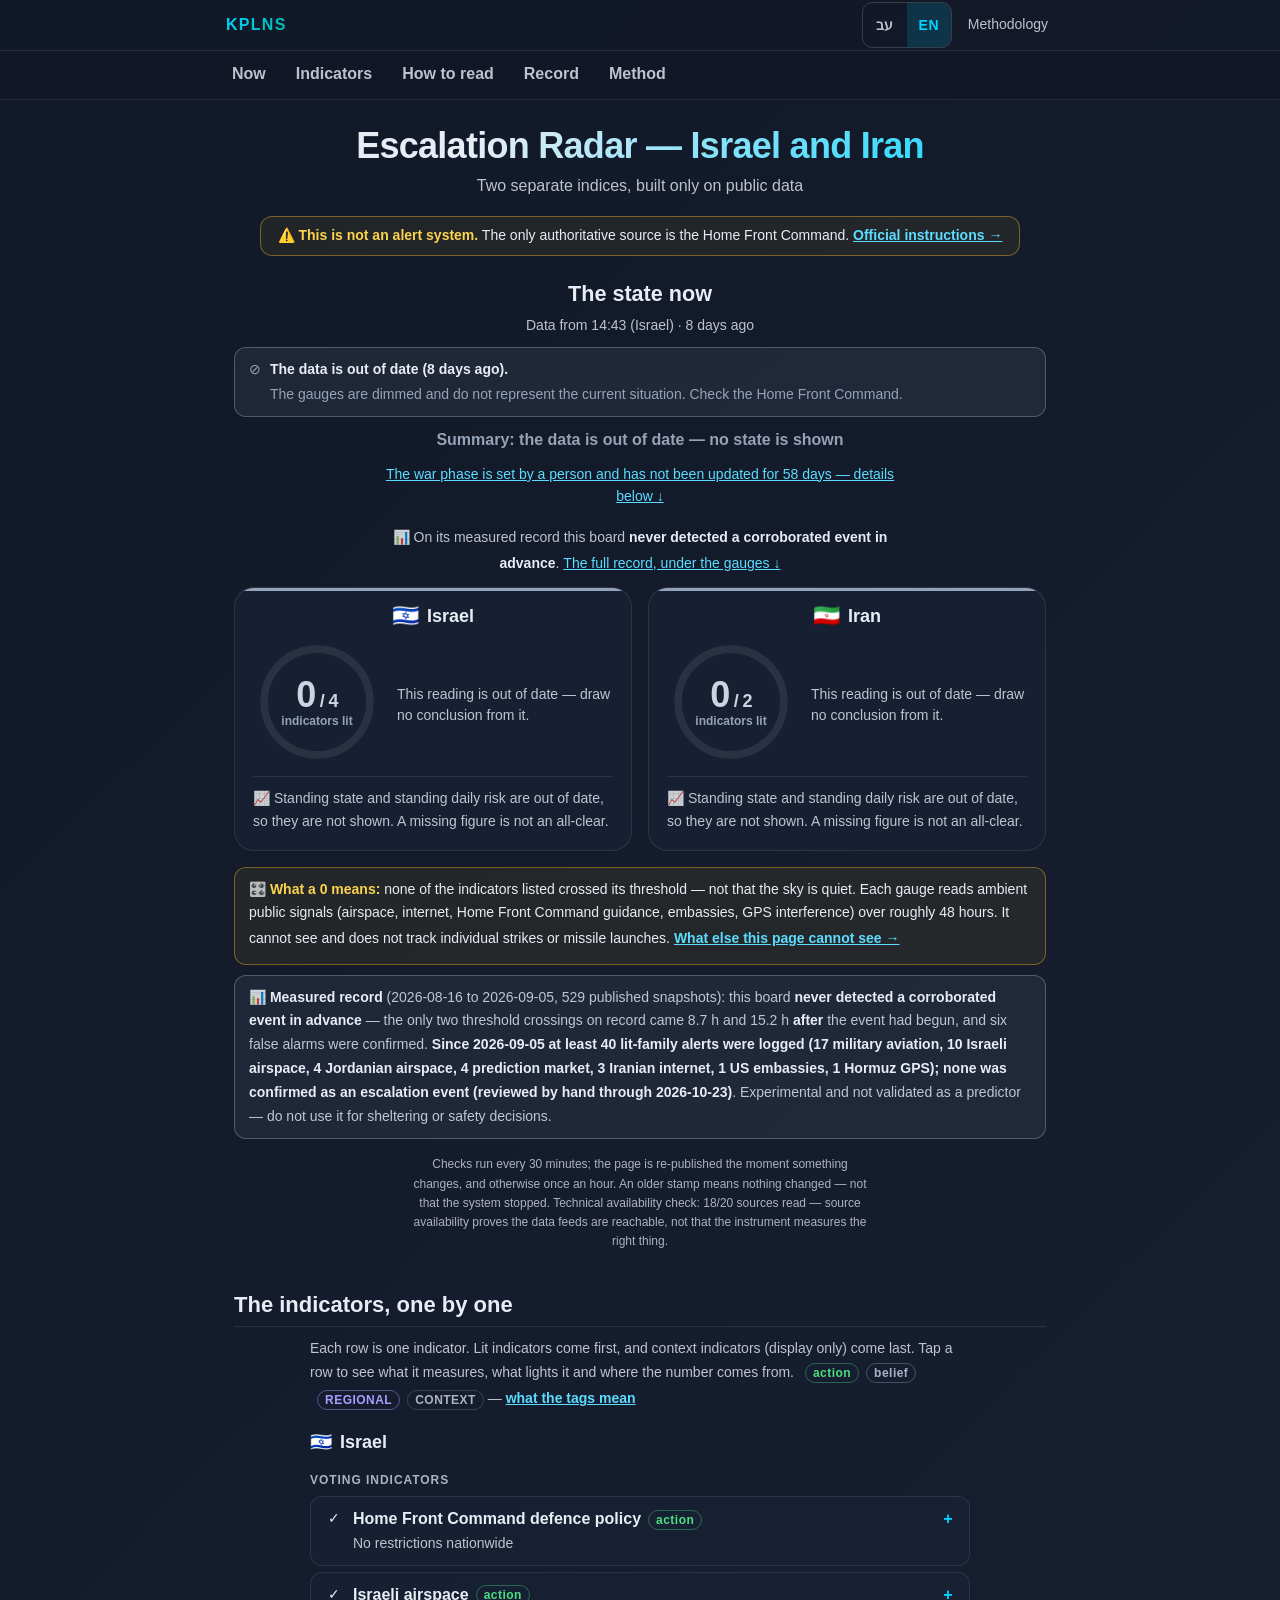
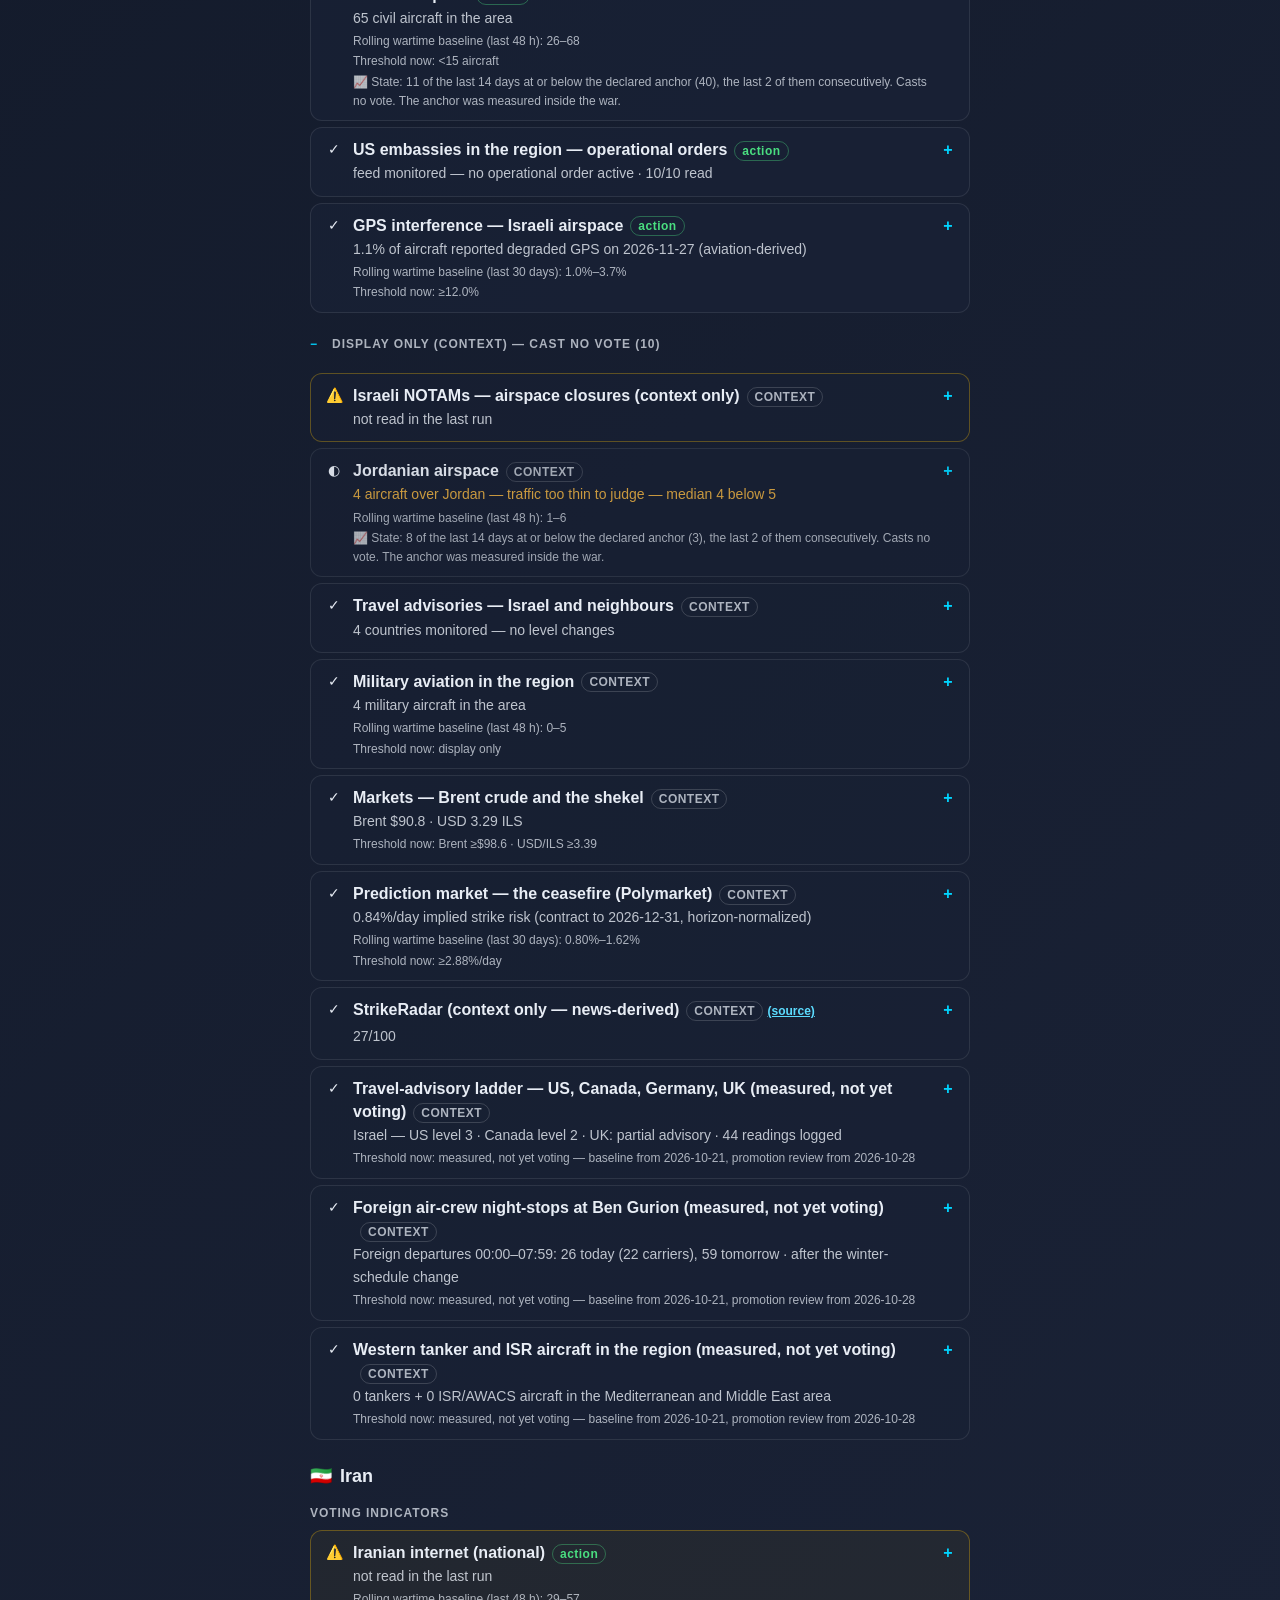
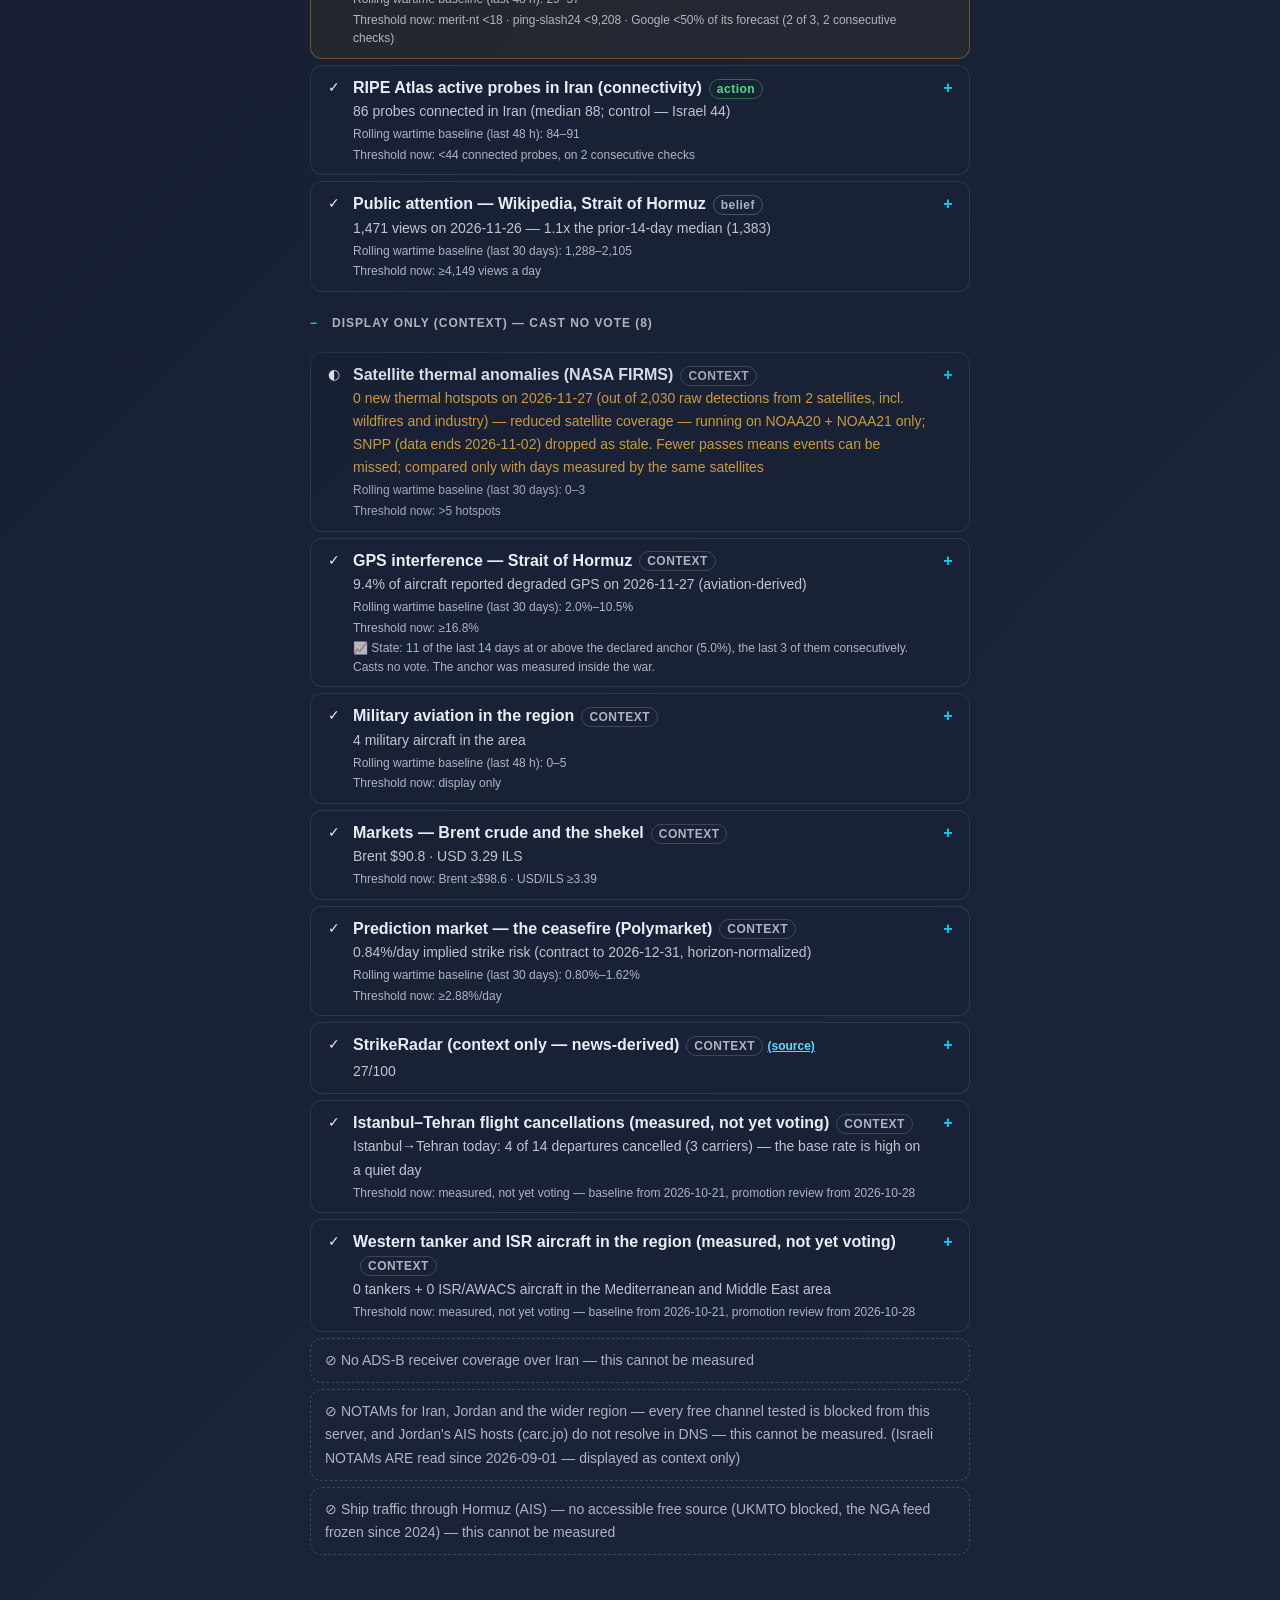
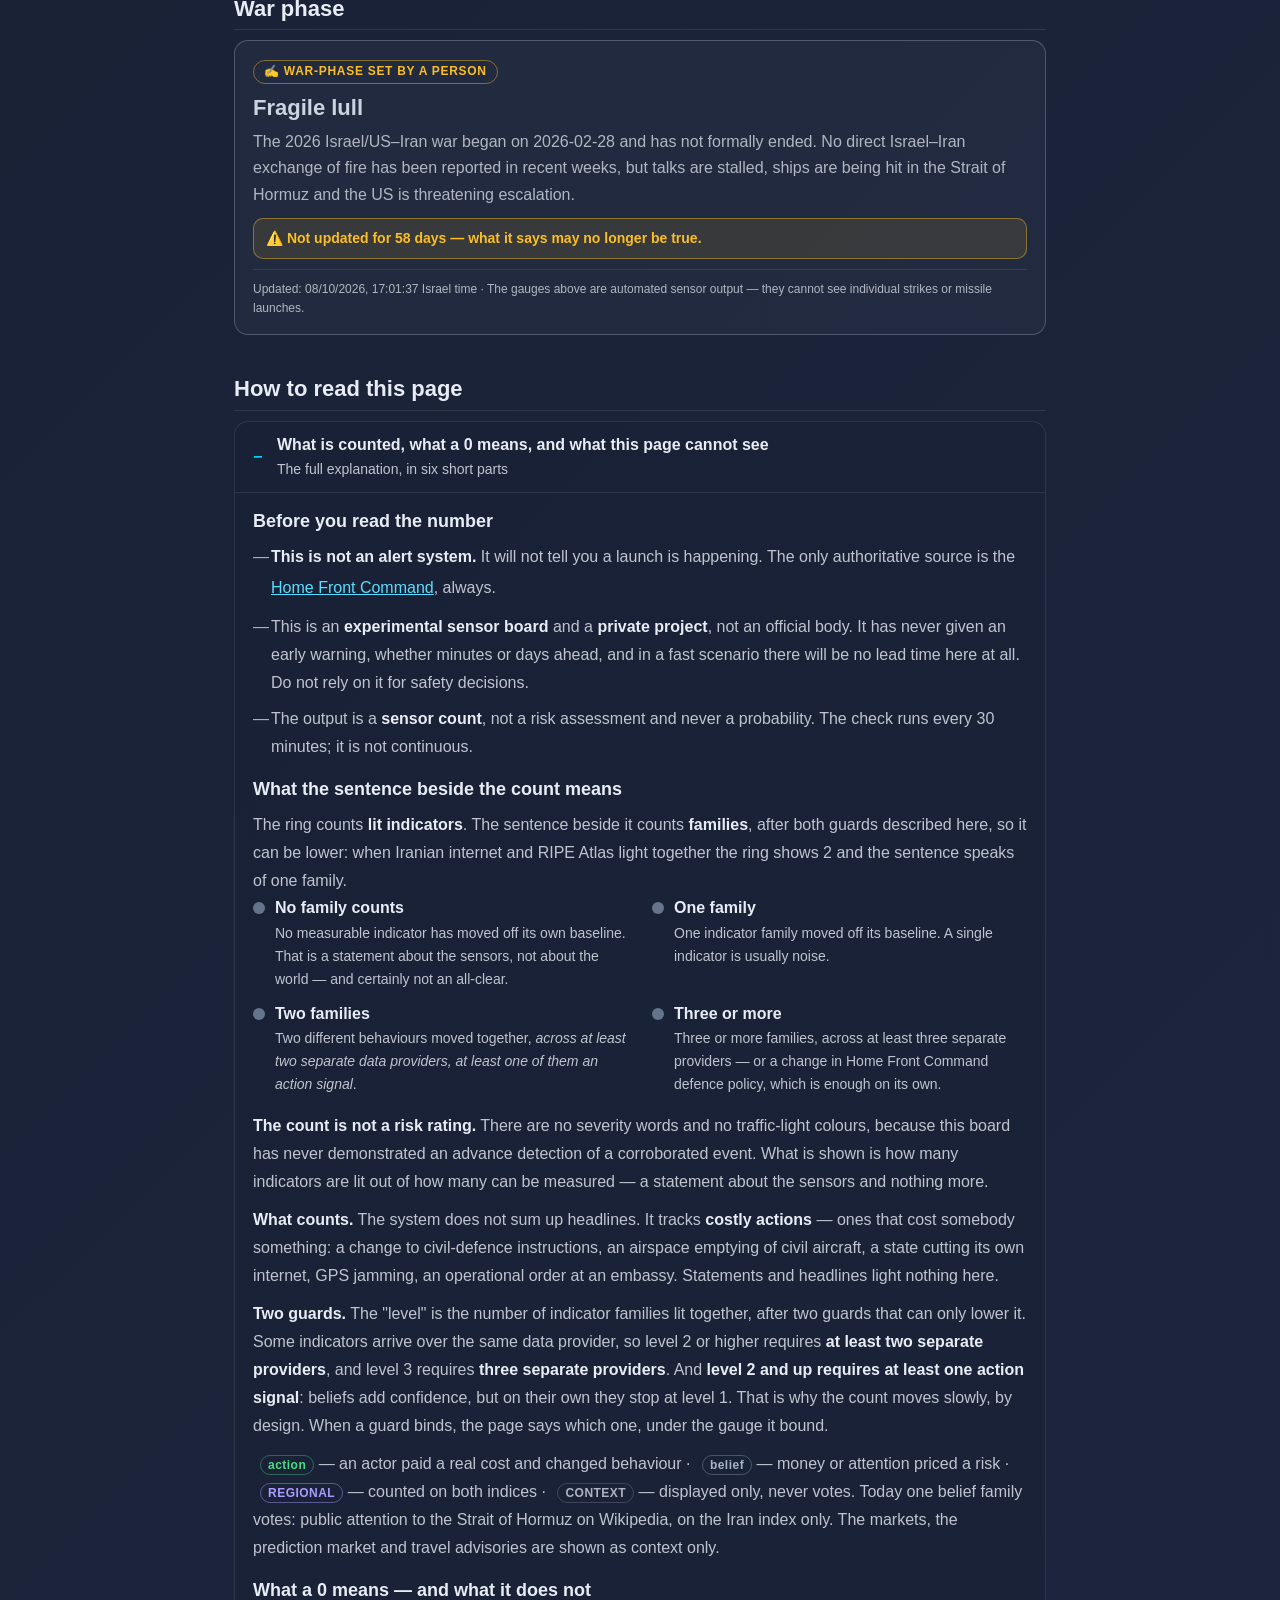
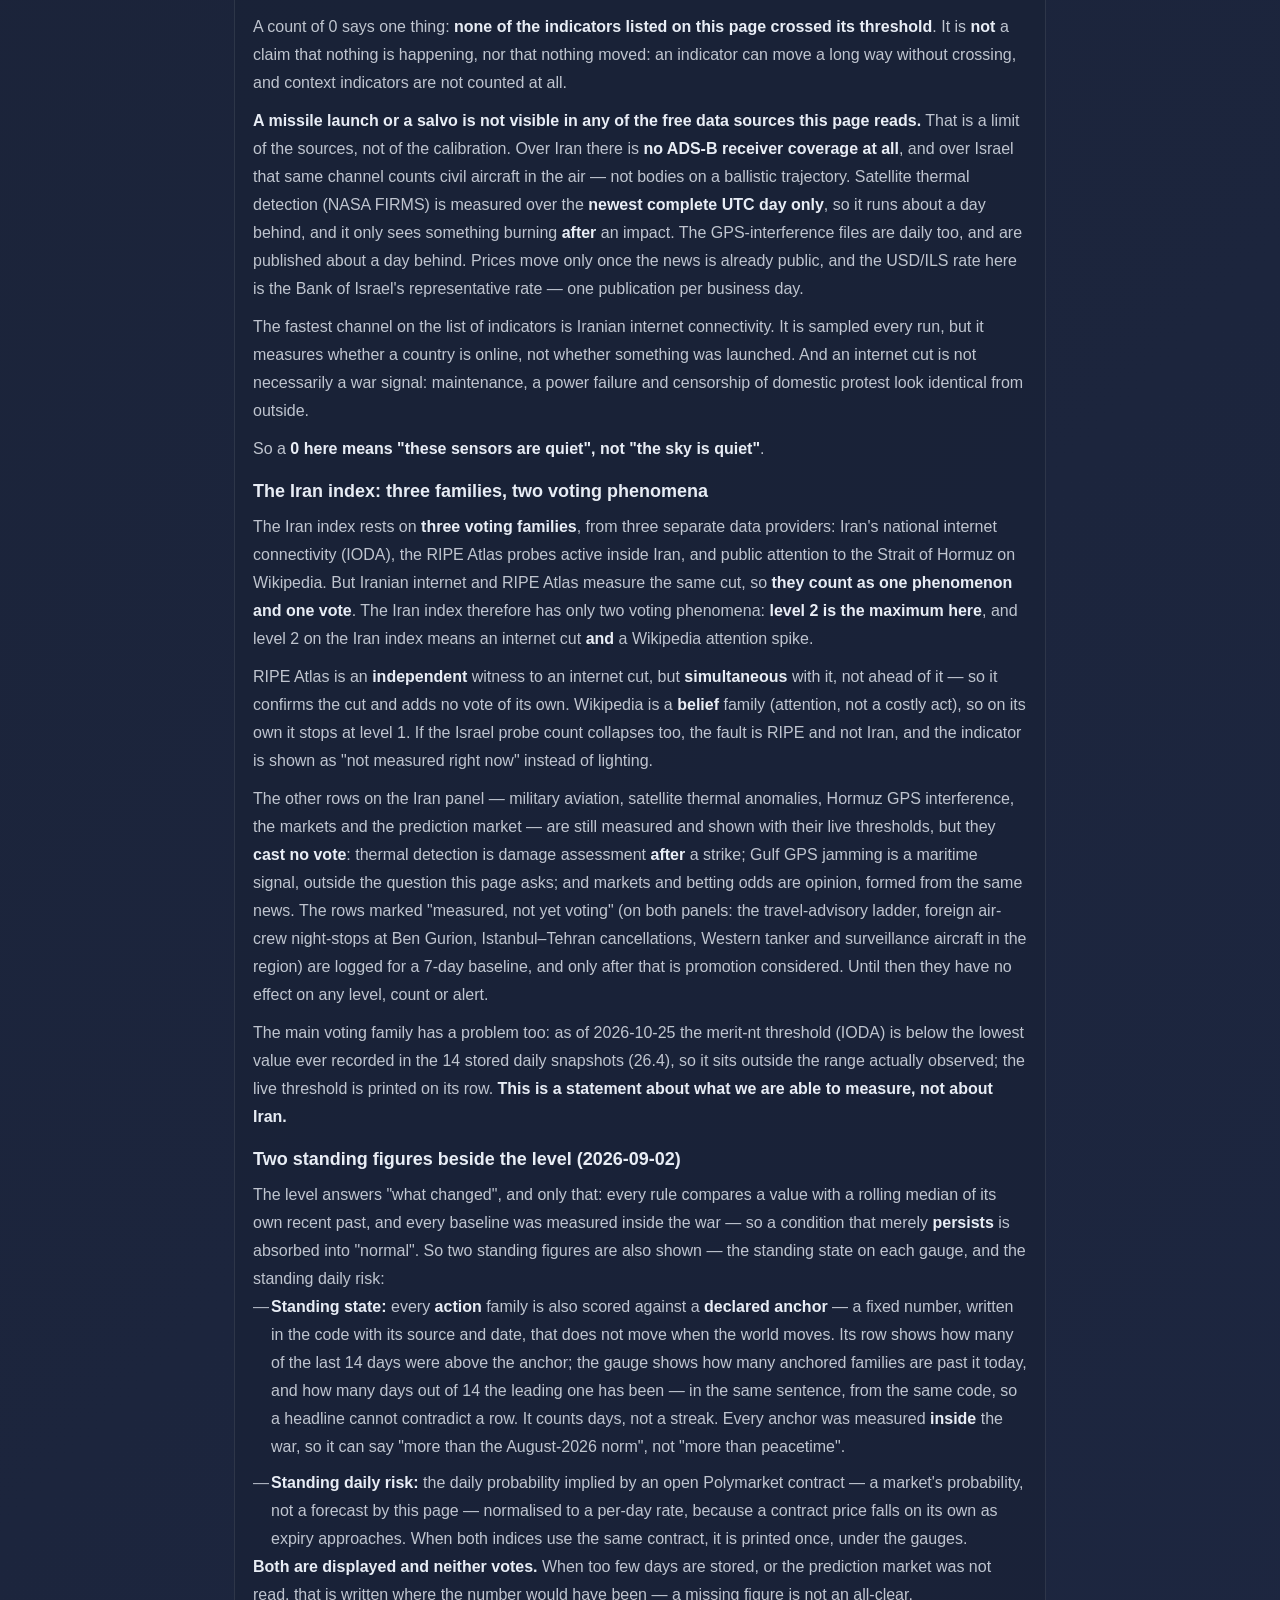
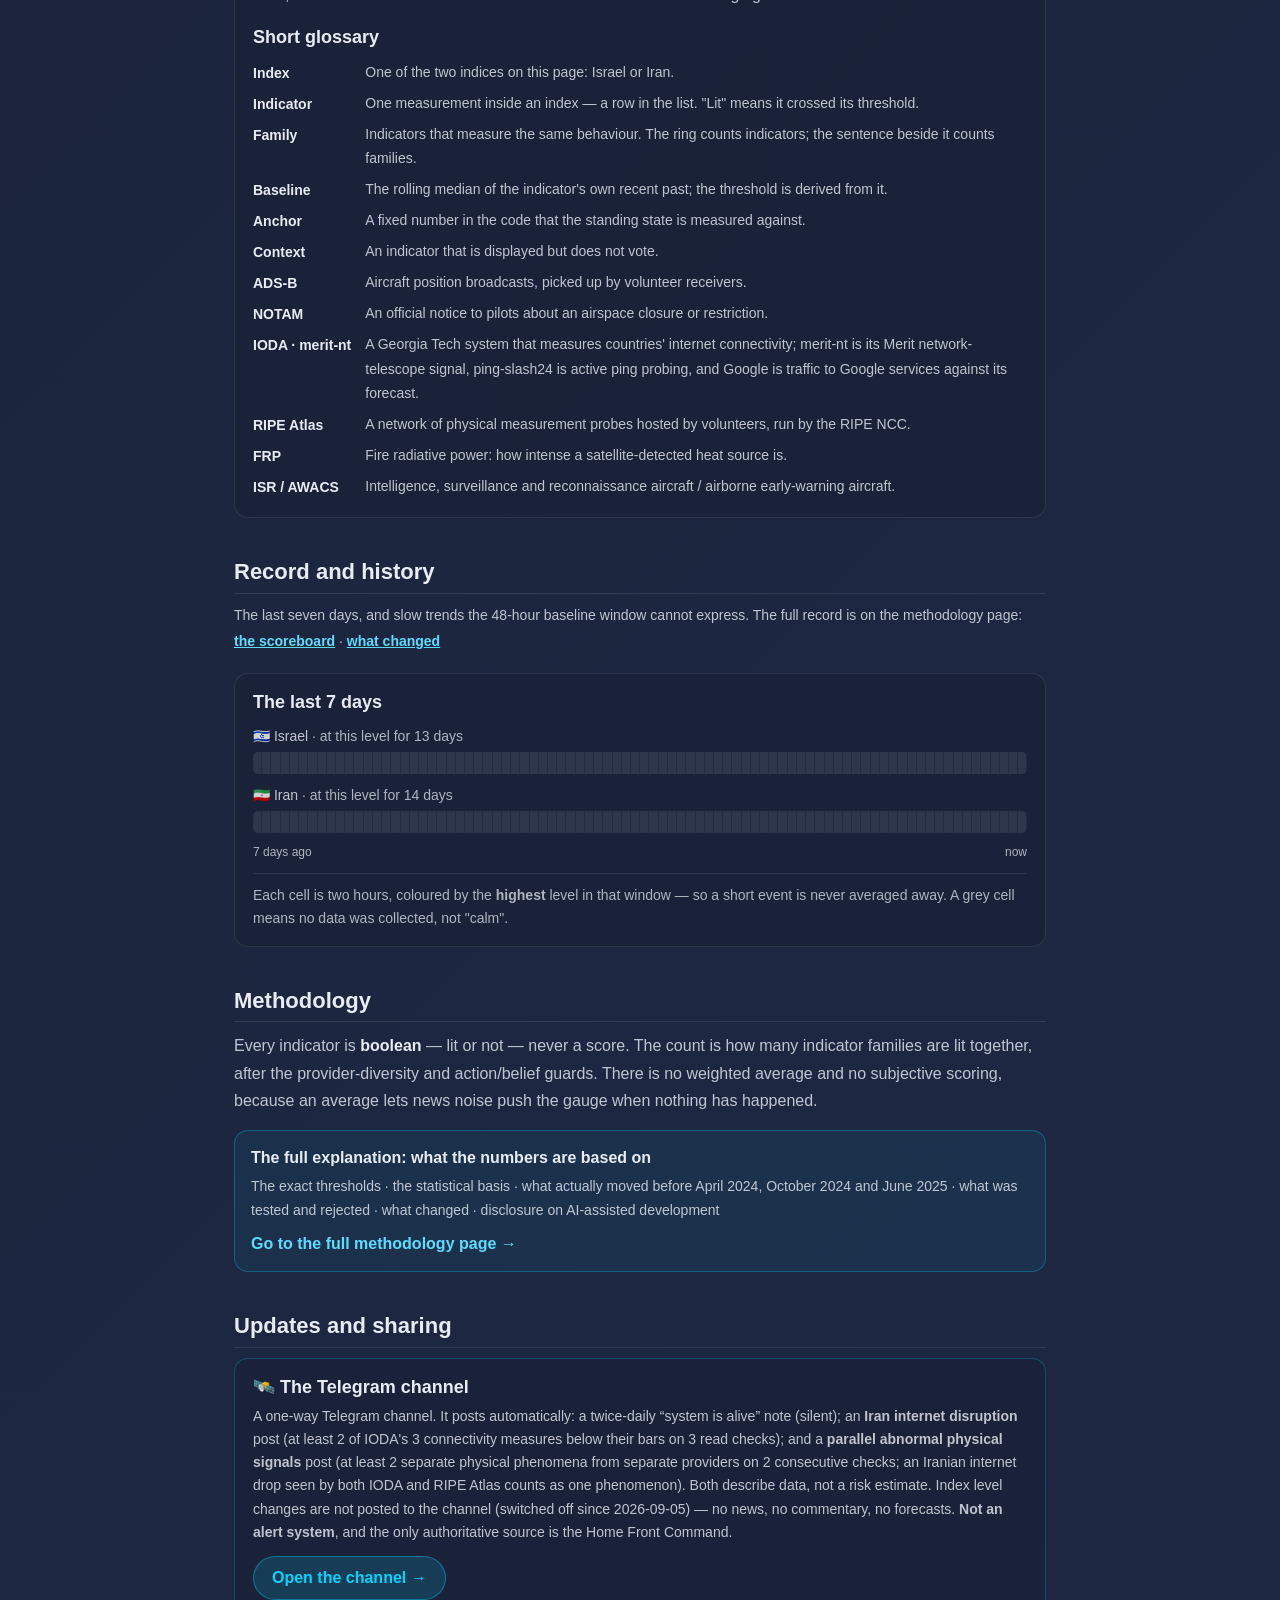
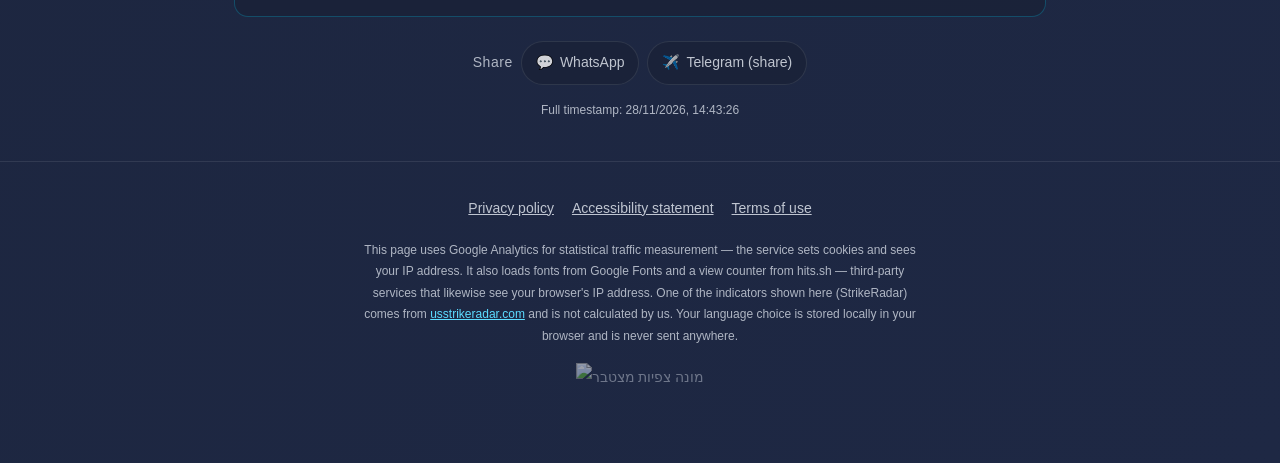
==== commit 094b3bde: "radar: il=0 ir=0 (heartbeat)" ====
--- a/radar/index.html
+++ b/radar/index.html
@@ -663,7 +663,7 @@
        ~/israel_escalation_monitor/publish_radar.py from the same status.json
        the script below fetches. Empty until the next publish. -->
   <!-- SNAPSHOT:START -->
-<section class="snap" id="snap" aria-label="תצלום מצב סטטי"><div data-lang="he"><section class="warphase wp-ceasefire_degrading" aria-label="מצב הלחימה (עדכון אנושי)"><div class="wp-tag">✍️ מצב הלחימה נקבע בידי אדם</div><div class="wp-title">רגיעה שברירית</div><p class="wp-note">מלחמת 2026 בין ישראל/ארה&quot;ב לאיראן נפתחה ב-28.2.2026 ולא הסתיימה רשמית. בשבועות האחרונים לא דווחו חילופי אש ישירים בין ישראל לאיראן, אך המשא ומתן תקוע, ספינות נפגעות במצר הורמוז וארה&quot;ב מאיימת בהסלמה.</p><div class="wp-stale" role="note">⚠️ לא עודכן מזה 50 ימים — ייתכן שהנאמר כאן כבר אינו נכון.</div><div class="wp-meta">עודכן: <bdi>08/10/2026&nbsp;17:01</bdi> שעון ישראל · המחוונים הם פלט חיישנים אוטומטי — הם אינם רואים תקיפות בודדות או שיגורי טילים.</div></section><p class="snap-record">📊 רקורד מדוד (16.8–5.9.2026, 529 פרסומים): הלוח לא הקדים ולו אירוע מאומת אחד. שתי חציות הסף היחידות שנרשמו הופיעו כ-9 וכ-15 שעות אחרי שהאירוע החל, ונרשמו 6 התרעות שווא מאושרות. מאז 5.9.2026 נרשמו ביומן לפחות 40 התרעות (17 תעופה צבאית, 10 מרחב אווירי ישראל, 4 מרחב אווירי ירדן, 4 שוק ניבוי, 3 אינטרנט באיראן, 1 שגרירויות ארה&quot;ב, 1 GPS הורמוז); אף אחת לא אושרה כאירוע הסלמה (נבדק ידנית עד 23.10.2026). הוא ניסיוני ולא תוקף כמנבא — אין להשתמש בו להחלטות התגוננות.</p><div class="snap-head"><b>תצלום מצב סטטי</b> — נכון ל-<bdi>28/11/2026&nbsp;13:43</bdi> שעון ישראל · 0 מתוך 6 סמנים מדידים דולקים · 3 ערוצים אינם מנוטרים כלל</div><div class="banner warn"><span aria-hidden="true">⚠️</span><div><b>2 מקורות לא נקראו בבדיקה הזו.</b> הודעות NOTAM — מרחב ישראל (הקשר בלבד) · אינטרנט באיראן (ארצי) — מדד שלא נקרא אינו יכול להידלק, ולכן הרמה עשויה להיות מוצגת נמוך מדי.</div></div><div class="banner warn"><span aria-hidden="true">⚠️</span><div><b>כיסוי מופחת במקור אחד.</b> חריגות תרמיות מלוויין (NASA FIRMS): כיסוי לוויני מופחת — פועל על NOAA20 + NOAA21 בלבד; SNPP (עד 2026-11-02) הושמט כי הנתונים שלו תקועים. פחות מעברים פירושו שאירועים עלולים לא להיקלט; ההשוואה היא רק מול ימים שנמדדו באותם לוויינים</div></div><p class="snap-sum">סיכום: לא דולק אף סמן מדיד בשני המדדים. זו אמירה על החיישנים, לא על העולם.</p><p class="snap-caveat">🎛️ המחוון קורא אותות ציבוריים סביבתיים (מרחב אווירי, אינטרנט, הנחיות פיקוד העורף, שגרירויות, שיבוש GPS) על פני כ-48 שעות. הוא אינו רואה תקיפות בודדות או שיגורי טילים, ואינו עוקב אחריהן — 0 כאן אינו אישור שהכול בסדר.</p><div class="snap-ix"><h3>🇮🇱 ישראל — 0 מתוך 4 סמנים מדידים דולקים</h3><p class="snap-mean">לא נדלק אף מדד מדיד. זו אמירה על החיישנים, לא על העולם.</p><div class="gauge-standing">📈 מצב עומד (אינו רמה): 4 משפחות מעוגנות במדד הזה צברו מספיק ימים כדי לדווח, ו-2 מהן חוצות את העוגן המוצהר שלהן ביום האחרון שנשמר. הספירה הגבוהה ביותר באוגר: מרחב אווירי ישראל · 11 מתוך 14 הימים האחרונים מתחת לעוגן המוצהר (40), 2 מהם ברצף. אינו מצביע; כל העוגנים נמדדו בתוך המלחמה.</div><div class="gauge-standing">🎲 סיכון יומי עומד: 0.84% ליום. זו הסתברות גלומה מהשוק — כסף אמיתי ב-Polymarket — ולא תחזית של הדף הזה ולא מדידת חיישן. היא נגזרת מחוזה פתוח אחד, ⁦&quot;Israel x Iran ceasefire continues through December 31?&quot;⁩, שמוכרע לפי תקיפה אווירית או טילית של צד אחד בשני: מחירו מגלם 24% לתקיפה כזו עד סוף 31.12.2026, ונותרו לו 33 ימים. המספר המתפרסם הוא הקצב היומי ולא מחיר החוזה: מחיר חוזה יורד מעצמו ככל שמועד הפקיעה מתקרב, גם כשדבר לא השתנה, ולכן רק הקצב היומי בר-השוואה משבוע לשבוע. אינו מצביע.</div><ul><li>✓ <b>מדיניות התגוננות (פיקוד העורף)</b> [פעולה] — אין הגבלות בכל הארץ</li><li>✓ <b>מרחב אווירי ישראל</b> [פעולה] — 57 מטוסים אזרחיים באזור<span class="snap-sub">קו בסיס מלחמתי נע (יומיים אחרונים): <bdi>26–70</bdi></span><span class="snap-sub">סף הדלקה כעת: <bdi>פחות מ-15 מטוסים</bdi></span><span class="snap-sub">📈 מצב: 11 מתוך 14 הימים האחרונים מתחת לעוגן המוצהר (40), 2 מהם ברצף. אינו מצביע. העוגן נמדד בתוך המלחמה.</span></li><li>◐ <b>מרחב אווירי ירדן</b> [הקשר] — 4 מטוסים מעל ירדן — תעבורה דלילה מדי לשיפוט — חציון 4 מתחת ל-5<span class="snap-sub">קו בסיס מלחמתי נע (יומיים אחרונים): <bdi>1–6</bdi></span><span class="snap-sub">📈 מצב: 8 מתוך 14 הימים האחרונים מתחת לעוגן המוצהר (3), 2 מהם ברצף. אינו מצביע. העוגן נמדד בתוך המלחמה.</span></li><li>✓ <b>אזהרות מסע — ישראל והסביבה</b> [הקשר] — 4 מדינות במעקב — ללא שינוי ברמות</li><li>✓ <b>שגרירויות ארה&quot;ב באזור — הוראות מבצעיות</b> [פעולה] — הפיד במעקב — אין הוראה מבצעית פעילה · 10/10 נקראו</li><li>✓ <b>שיבוש GPS — מרחב ישראל</b> [פעולה] — 1.1% מהמטוסים דיווחו על שיבוש GPS ב-2026-11-27 (נגזר מתעופה)<span class="snap-sub">קו בסיס מלחמתי נע (30 הימים האחרונים): <bdi>1.0%–3.7%</bdi></span><span class="snap-sub">סף הדלקה כעת: <bdi>12.0% ומעלה</bdi></span></li><li>⚠️ <b>הודעות NOTAM — מרחב ישראל (הקשר בלבד)</b> [הקשר] — לא נקרא בריצה האחרונה</li><li>✓ <b>תעופה צבאית באזור</b> [הקשר] — 4 מטוסים צבאיים באזור<span class="snap-sub">קו בסיס מלחמתי נע (יומיים אחרונים): <bdi>0–5</bdi></span><span class="snap-sub">סף הדלקה כעת: <bdi>תצוגה בלבד</bdi></span></li><li>✓ <b>שווקים — נפט ברנט ושער השקל</b> [הקשר] — ברנט $90.8 · דולר 3.29 ₪<span class="snap-sub">סף הדלקה כעת: <bdi>ברנט $98.6 ומעלה · דולר 3.39 ₪ ומעלה</bdi></span></li><li>✓ <b>שוק ניבוי — הפסקת האש (Polymarket)</b> [הקשר] — סיכון גלום לתקיפה 0.84% ליום (חוזה עד סוף 31.12.2026, מנורמל לאופק)<span class="snap-sub">קו בסיס מלחמתי נע (30 הימים האחרונים): <bdi>0.80%–1.62%</bdi></span><span class="snap-sub">סף הדלקה כעת: <bdi>2.88% ליום ומעלה</bdi></span></li><li>✓ <b>StrikeRadar (הקשר בלבד — נגזר מחדשות)</b> [הקשר] — 28/100</li><li>✓ <b>סולם אזהרות מסע — ארה&quot;ב, קנדה, גרמניה, בריטניה (נמדד, עוד לא מצביע)</b> [הקשר] — ישראל — US 3 · CA 2 · UK חלקית · נרשמו 44 קריאות<span class="snap-sub">סף הדלקה כעת: <bdi>נמדד, עוד לא מצביע — בסיס מ-21.10.2026, בדיקת קידום מ-28.10.2026</bdi></span></li><li>✓ <b>לינות צוותי אוויר זרים בנתב&quot;ג (נמדד, עוד לא מצביע)</b> [הקשר] — המראות זרות 00:00–07:59: 26 היום (22 חברות), 59 מחר · אחרי מעבר ללוח החורף<span class="snap-sub">סף הדלקה כעת: <bdi>נמדד, עוד לא מצביע — בסיס מ-21.10.2026, בדיקת קידום מ-28.10.2026</bdi></span></li><li>✓ <b>מטוסי תדלוק ומודיעין מערביים באזור (נמדד, עוד לא מצביע)</b> [הקשר] — 0 מטוסי תדלוק, אין מטוסי מודיעין/התרעה באזור<span class="snap-sub">סף הדלקה כעת: <bdi>נמדד, עוד לא מצביע — בסיס מ-21.10.2026, בדיקת קידום מ-28.10.2026</bdi></span></li></ul></div><div class="snap-ix"><h3>🇮🇷 איראן — 0 מתוך 2 סמנים מדידים דולקים</h3><p class="snap-mean">לא נדלק אף מדד מדיד. זו אמירה על החיישנים, לא על העולם.</p><div class="gauge-standing">📈 מצב עומד (אינו רמה): 4 משפחות מעוגנות במדד הזה צברו מספיק ימים כדי לדווח, ואחת מהן (שיבוש GPS — מצר הורמוז) חוצה את העוגן המוצהר שלה ביום האחרון שנשמר. הספירה הגבוהה ביותר באוגר: שיבוש GPS — מצר הורמוז · 11 מתוך 14 הימים האחרונים מעל העוגן המוצהר (5.0%), 3 מהם ברצף. אינו מצביע; כל העוגנים נמדדו בתוך המלחמה.</div><div class="gauge-standing">🎲 סיכון יומי עומד: 0.84% ליום. זו הסתברות גלומה מהשוק — כסף אמיתי ב-Polymarket — ולא תחזית של הדף הזה ולא מדידת חיישן. היא נגזרת מחוזה פתוח אחד, ⁦&quot;Israel x Iran ceasefire continues through December 31?&quot;⁩, שמוכרע לפי תקיפה אווירית או טילית של צד אחד בשני: מחירו מגלם 24% לתקיפה כזו עד סוף 31.12.2026, ונותרו לו 33 ימים. המספר המתפרסם הוא הקצב היומי ולא מחיר החוזה: מחיר חוזה יורד מעצמו ככל שמועד הפקיעה מתקרב, גם כשדבר לא השתנה, ולכן רק הקצב היומי בר-השוואה משבוע לשבוע. אינו מצביע.</div><ul><li>⚠️ <b>אינטרנט באיראן (ארצי)</b> [פעולה] — לא נקרא בריצה האחרונה<span class="snap-sub">קו בסיס מלחמתי נע (יומיים אחרונים): <bdi>29–57</bdi></span><span class="snap-sub">סף הדלקה כעת: <bdi>merit-nt פחות מ-18 · ping-slash24 פחות מ-9,208 · Google פחות מ-50% מהתחזית (2 מתוך 3, 2 בדיקות רצופות)</bdi></span></li><li>◐ <b>חריגות תרמיות מלוויין (NASA FIRMS)</b> [הקשר] — 0 מוקדים תרמיים חדשים ב-2026-11-27 (מתוך 2,030 זיהויים גולמיים מ-2 לוויינים, כולל שרפות ותעשייה) — כיסוי לוויני מופחת — פועל על NOAA20 + NOAA21 בלבד; SNPP (עד 2026-11-02) הושמט כי הנתונים שלו תקועים. פחות מעברים פירושו שאירועים עלולים לא להיקלט; ההשוואה היא רק מול ימים שנמדדו באותם לוויינים<span class="snap-sub">קו בסיס מלחמתי נע (30 הימים האחרונים): <bdi>0–3</bdi></span><span class="snap-sub">סף הדלקה כעת: <bdi>יותר מ-5 מוקדים</bdi></span></li><li>✓ <b>שיבוש GPS — מצר הורמוז</b> [הקשר] — 9.4% מהמטוסים דיווחו על שיבוש GPS ב-2026-11-27 (נגזר מתעופה)<span class="snap-sub">קו בסיס מלחמתי נע (30 הימים האחרונים): <bdi>2.0%–10.5%</bdi></span><span class="snap-sub">סף הדלקה כעת: <bdi>16.8% ומעלה</bdi></span><span class="snap-sub">📈 מצב: 11 מתוך 14 הימים האחרונים מעל העוגן המוצהר (5.0%), 3 מהם ברצף. אינו מצביע. העוגן נמדד בתוך המלחמה.</span></li><li>✓ <b>תעופה צבאית באזור</b> [הקשר] — 4 מטוסים צבאיים באזור<span class="snap-sub">קו בסיס מלחמתי נע (יומיים אחרונים): <bdi>0–5</bdi></span><span class="snap-sub">סף הדלקה כעת: <bdi>תצוגה בלבד</bdi></span></li><li>✓ <b>שווקים — נפט ברנט ושער השקל</b> [הקשר] — ברנט $90.8 · דולר 3.29 ₪<span class="snap-sub">סף הדלקה כעת: <bdi>ברנט $98.6 ומעלה · דולר 3.39 ₪ ומעלה</bdi></span></li><li>✓ <b>שוק ניבוי — הפסקת האש (Polymarket)</b> [הקשר] — סיכון גלום לתקיפה 0.84% ליום (חוזה עד סוף 31.12.2026, מנורמל לאופק)<span class="snap-sub">קו בסיס מלחמתי נע (30 הימים האחרונים): <bdi>0.80%–1.62%</bdi></span><span class="snap-sub">סף הדלקה כעת: <bdi>2.88% ליום ומעלה</bdi></span></li><li>✓ <b>StrikeRadar (הקשר בלבד — נגזר מחדשות)</b> [הקשר] — 28/100</li><li>✓ <b>חיישני RIPE Atlas פעילים באיראן (קישוריות)</b> [פעולה] — 90 חיישנים מחוברים באיראן (חציון 88; בקרה — ישראל 44)<span class="snap-sub">קו בסיס מלחמתי נע (יומיים אחרונים): <bdi>84–91</bdi></span><span class="snap-sub">סף הדלקה כעת: <bdi>פחות מ-44 חיישנים מחוברים, ב-2 בדיקות רצופות</bdi></span></li><li>✓ <b>עניין ציבורי — ויקיפדיה, מצר הורמוז</b> [דעה] — 1,471 צפיות ב-2026-11-26 — פי 1.1 מחציון 14 הימים הקודמים (1,383)<span class="snap-sub">קו בסיס מלחמתי נע (30 הימים האחרונים): <bdi>1,288–2,105</bdi></span><span class="snap-sub">סף הדלקה כעת: <bdi>4,149 צפיות ביום ומעלה</bdi></span></li><li>✓ <b>איסטנבול–טהרן: ביטולי טיסות (נמדד, עוד לא מצביע)</b> [הקשר] — איסטנבול→טהרן היום: 4 מתוך 14 המראות בוטלו (3 חברות) — שיעור הבסיס גבוה גם ביום שקט<span class="snap-sub">סף הדלקה כעת: <bdi>נמדד, עוד לא מצביע — בסיס מ-21.10.2026, בדיקת קידום מ-28.10.2026</bdi></span></li><li>✓ <b>מטוסי תדלוק ומודיעין מערביים באזור (נמדד, עוד לא מצביע)</b> [הקשר] — 0 מטוסי תדלוק, אין מטוסי מודיעין/התרעה באזור<span class="snap-sub">סף הדלקה כעת: <bdi>נמדד, עוד לא מצביע — בסיס מ-21.10.2026, בדיקת קידום מ-28.10.2026</bdi></span></li></ul><div class="snap-sub">⊘ אין כיסוי מקלטי ADS-B מעל איראן — לא ניתן למדוד</div><div class="snap-sub">⊘ הודעות NOTAM לאיראן, לירדן ולאזור — כל הערוצים החינמיים שנבדקו חסומים מהשרת, ושרתי ה-AIS של ירדן (carc.jo) אינם נפתרים ב-DNS — לא ניתן למדוד. (NOTAM ישראליים כן נקראים מ-1.9.2026 — מוצגים כהקשר בלבד)</div><div class="snap-sub">⊘ תנועת ספינות במצר הורמוז (AIS) — אין מקור חופשי נגיש (UKMTO חסום, פיד NGA קפוא מ-2024) — לא ניתן למדוד</div></div><section class="wxcard" aria-label="☁️ מזג אוויר — הקשר בלבד"><h3 class="wx-h">☁️ מזג אוויר — הקשר בלבד</h3><p class="wx-disc"><b>מידע בלבד — לא סמן. בדיקה לאחור של 6 אירועים (2024-2026) לא מצאה קשר בין עננות לתקיפות; בהיר אינו מעיד על סיכון.</b></p><ul class="wx-rows"><li>איראן: מעונן חלקית · עננות ממוצעת 59% · בעונה זו כ-53% מהחלונות המקבילים היו מעוננים חלקית<span class="wx-pts">טהרן 5% · איספהאן 96% · נתנז/פורדו 76% · תבריז 53% · כרמנשאה 62%</span></li><li>ישראל: מעונן · עננות ממוצעת 98% · בעונה זו כ-19% מהחלונות המקבילים היו מעוננים</li></ul><div class="wx-meta">14:00-02:00 (שעון ישראל) · נקרא ב-10:13</div><div class="wx-note">תחזית עננות כוללת ל-12 השעות הקרובות (Open-Meteo), ממוצע על הנקודות. בהיר: עד 20%, חלקי: 20-70%, מעונן: מעל 70%. &quot;בעונה זו&quot; = חלק החלונות של 12 שעות שהתחילו באותה שעה ובאותה עונה (±30 יום) ב-2020-2025 (ERA5) והיו באותה קטגוריה. אינו נכנס לרמה, לספירה או להתראות.</div></section><p class="snap-note">בדיקת זמינות טכנית: 18/20 מקורות נקראו בריצה זו — זמינות מקור מעידה שהצינור עובד, לא שהמכשיר מודד את הדבר הנכון. התצלום הזה נוצר בשרת ברגע פרסום הדף. הבדיקה רצה בשרת כל 30 דקות, ועם JavaScript הדף מרענן את הנתונים מעצמו כל כ-5 דקות ובכל חזרה ללשונית. בלי JavaScript, מה שמופיע כאן הוא המצב שנמדד בחותמת שלמעלה — <b>לא</b> המצב כעת. זו אינה מערכת התרעה, והמקור המחייב היחיד הוא <a href="https://www.oref.org.il/" target="_blank" rel="noopener">פיקוד העורף</a>.</p></div><div data-lang="en" id="snap-en"></div><template id="snap-en-tpl"><section class="warphase wp-ceasefire_degrading" aria-label="War-phase status (human-entered)"><div class="wp-tag">✍️ WAR-PHASE SET BY A PERSON</div><div class="wp-title">Fragile lull</div><p class="wp-note">The 2026 Israel/US–Iran war began on 2026-02-28 and has not formally ended. No direct Israel–Iran exchange of fire has been reported in recent weeks, but talks are stalled, ships are being hit in the Strait of Hormuz and the US is threatening escalation.</p><div class="wp-stale" role="note">⚠️ Not updated for 50 days — what it says may no longer be true.</div><div class="wp-meta">Updated: <bdi>08/10/2026&nbsp;17:01</bdi> Israel time · The gauges are automated sensor output — they cannot see individual strikes or missile launches.</div></section><p class="snap-record">📊 Measured record (2026-08-16 to 2026-09-05, 529 published snapshots): this board has never detected a corroborated event in advance. The only two threshold crossings on record came 8.7 h and 15.2 h after the event had begun, and six false alarms were confirmed. Since 2026-09-05 at least 40 lit-family alerts were logged (17 military aviation, 10 Israeli airspace, 4 Jordanian airspace, 4 prediction market, 3 Iranian internet, 1 US embassies, 1 Hormuz GPS); none was confirmed as an escalation event (reviewed by hand through 2026-10-23). Experimental and not validated as a predictor — do not use it for sheltering or safety decisions.</p><div class="snap-head"><b>Static snapshot</b> — as of <bdi>28/11/2026&nbsp;13:43</bdi> Israel time · 0 of 6 measurable tripwires lit · 3 channels unmonitored</div><div class="banner warn"><span aria-hidden="true">⚠️</span><div><b>2 sources were not read in this check.</b> Israeli NOTAMs — airspace closures (context only) · Iranian internet (national) — an indicator that cannot be read cannot light, so the level may be under-reported.</div></div><div class="banner warn"><span aria-hidden="true">⚠️</span><div><b>Reduced coverage on one source.</b> Satellite thermal anomalies (NASA FIRMS): reduced satellite coverage — running on NOAA20 + NOAA21 only; SNPP (data ends 2026-11-02) dropped as stale. Fewer passes means events can be missed; compared only with days measured by the same satellites</div></div><p class="snap-sum">Summary: no measurable tripwire is lit on either index. That is a statement about the sensors, not about the world.</p><p class="snap-caveat">🎛️ Each gauge reads ambient public signals (airspace, internet, Home Front Command guidance, embassies, GPS interference) over roughly 48 hours. It cannot see and does not track individual strikes or missile launches — 0 here is not an all-clear.</p><div class="snap-ix"><h3>🇮🇱 Israel — 0 of 4 measurable tripwires lit</h3><p class="snap-mean">No measurable tripwire is lit. That is a statement about the sensors, not about the world.</p><div class="gauge-standing">📈 Standing state (not a level): 4 anchored families on this index have enough stored days to report, and 2 of them are past their declared anchors on the most recent stored day. Longest-running: Israeli airspace · 11 of the last 14 days at or below the declared anchor (40), the last 2 of them consecutively. Casts no vote; every anchor was measured inside the war.</div><div class="gauge-standing">🎲 Standing daily risk: 0.84%/day. This is a MARKET-IMPLIED probability — real money on Polymarket — not a forecast by this page and not a sensor reading. It comes from one open contract, &quot;Israel x Iran ceasefire continues through December 31?&quot;, which resolves on an air or missile strike by either side against the other: its price implies a 24% chance of such a strike before 2026-12-31, with 33 days left to run. The figure published is the PER-DAY rate, not the contract price: a contract price falls on its own as expiry approaches even when nothing has changed, so only the daily rate is comparable from one week to the next. Casts no vote.</div><ul><li>✓ <b>Home Front Command defence policy</b> [action] — No restrictions nationwide</li><li>✓ <b>Israeli airspace</b> [action] — 57 civil aircraft in the area<span class="snap-sub">Rolling wartime baseline (last 48 h): <bdi>26–70</bdi></span><span class="snap-sub">Threshold now: <bdi>&lt;15 aircraft</bdi></span><span class="snap-sub">📈 State: 11 of the last 14 days at or below the declared anchor (40), the last 2 of them consecutively. Casts no vote. The anchor was measured inside the war.</span></li><li>◐ <b>Jordanian airspace</b> [context] — 4 aircraft over Jordan — traffic too thin to judge — median 4 below 5<span class="snap-sub">Rolling wartime baseline (last 48 h): <bdi>1–6</bdi></span><span class="snap-sub">📈 State: 8 of the last 14 days at or below the declared anchor (3), the last 2 of them consecutively. Casts no vote. The anchor was measured inside the war.</span></li><li>✓ <b>Travel advisories — Israel and neighbours</b> [context] — 4 countries monitored — no level changes</li><li>✓ <b>US embassies in the region — operational orders</b> [action] — feed monitored — no operational order active · 10/10 read</li><li>✓ <b>GPS interference — Israeli airspace</b> [action] — 1.1% of aircraft reported degraded GPS on 2026-11-27 (aviation-derived)<span class="snap-sub">Rolling wartime baseline (last 30 days): <bdi>1.0%–3.7%</bdi></span><span class="snap-sub">Threshold now: <bdi>≥12.0%</bdi></span></li><li>⚠️ <b>Israeli NOTAMs — airspace closures (context only)</b> [context] — not read in the last run</li><li>✓ <b>Military aviation in the region</b> [context] — 4 military aircraft in the area<span class="snap-sub">Rolling wartime baseline (last 48 h): <bdi>0–5</bdi></span><span class="snap-sub">Threshold now: <bdi>display only</bdi></span></li><li>✓ <b>Markets — Brent crude and the shekel</b> [context] — Brent $90.8 · USD 3.29 ILS<span class="snap-sub">Threshold now: <bdi>Brent ≥$98.6 · USD/ILS ≥3.39</bdi></span></li><li>✓ <b>Prediction market — the ceasefire (Polymarket)</b> [context] — 0.84%/day implied strike risk (contract to 2026-12-31, horizon-normalized)<span class="snap-sub">Rolling wartime baseline (last 30 days): <bdi>0.80%–1.62%</bdi></span><span class="snap-sub">Threshold now: <bdi>≥2.88%/day</bdi></span></li><li>✓ <b>StrikeRadar (context only — news-derived)</b> [context] — 28/100</li><li>✓ <b>Travel-advisory ladder — US, Canada, Germany, UK (measured, not yet voting)</b> [context] — Israel — US level 3 · Canada level 2 · UK: partial advisory · 44 readings logged<span class="snap-sub">Threshold now: <bdi>measured, not yet voting — baseline from 2026-10-21, promotion review from 2026-10-28</bdi></span></li><li>✓ <b>Foreign air-crew night-stops at Ben Gurion (measured, not yet voting)</b> [context] — Foreign departures 00:00–07:59: 26 today (22 carriers), 59 tomorrow · after the winter-schedule change<span class="snap-sub">Threshold now: <bdi>measured, not yet voting — baseline from 2026-10-21, promotion review from 2026-10-28</bdi></span></li><li>✓ <b>Western tanker and ISR aircraft in the region (measured, not yet voting)</b> [context] — 0 tankers + 0 ISR/AWACS aircraft in the Mediterranean and Middle East area<span class="snap-sub">Threshold now: <bdi>measured, not yet voting — baseline from 2026-10-21, promotion review from 2026-10-28</bdi></span></li></ul></div><div class="snap-ix"><h3>🇮🇷 Iran — 0 of 2 measurable tripwires lit</h3><p class="snap-mean">No measurable tripwire is lit. That is a statement about the sensors, not about the world.</p><div class="gauge-standing">📈 Standing state (not a level): 4 anchored families on this index have enough stored days to report, and one of them is past its declared anchor on the most recent stored day. Longest-running: GPS interference — Strait of Hormuz · 11 of the last 14 days at or above the declared anchor (5.0%), the last 3 of them consecutively. Casts no vote; every anchor was measured inside the war.</div><div class="gauge-standing">🎲 Standing daily risk: 0.84%/day. This is a MARKET-IMPLIED probability — real money on Polymarket — not a forecast by this page and not a sensor reading. It comes from one open contract, &quot;Israel x Iran ceasefire continues through December 31?&quot;, which resolves on an air or missile strike by either side against the other: its price implies a 24% chance of such a strike before 2026-12-31, with 33 days left to run. The figure published is the PER-DAY rate, not the contract price: a contract price falls on its own as expiry approaches even when nothing has changed, so only the daily rate is comparable from one week to the next. Casts no vote.</div><ul><li>⚠️ <b>Iranian internet (national)</b> [action] — not read in the last run<span class="snap-sub">Rolling wartime baseline (last 48 h): <bdi>29–57</bdi></span><span class="snap-sub">Threshold now: <bdi>merit-nt &lt;18 · ping-slash24 &lt;9,208 · Google &lt;50% of its forecast (2 of 3, 2 consecutive checks)</bdi></span></li><li>◐ <b>Satellite thermal anomalies (NASA FIRMS)</b> [context] — 0 new thermal hotspots on 2026-11-27 (out of 2,030 raw detections from 2 satellites, incl. wildfires and industry) — reduced satellite coverage — running on NOAA20 + NOAA21 only; SNPP (data ends 2026-11-02) dropped as stale. Fewer passes means events can be missed; compared only with days measured by the same satellites<span class="snap-sub">Rolling wartime baseline (last 30 days): <bdi>0–3</bdi></span><span class="snap-sub">Threshold now: <bdi>&gt;5 hotspots</bdi></span></li><li>✓ <b>GPS interference — Strait of Hormuz</b> [context] — 9.4% of aircraft reported degraded GPS on 2026-11-27 (aviation-derived)<span class="snap-sub">Rolling wartime baseline (last 30 days): <bdi>2.0%–10.5%</bdi></span><span class="snap-sub">Threshold now: <bdi>≥16.8%</bdi></span><span class="snap-sub">📈 State: 11 of the last 14 days at or above the declared anchor (5.0%), the last 3 of them consecutively. Casts no vote. The anchor was measured inside the war.</span></li><li>✓ <b>Military aviation in the region</b> [context] — 4 military aircraft in the area<span class="snap-sub">Rolling wartime baseline (last 48 h): <bdi>0–5</bdi></span><span class="snap-sub">Threshold now: <bdi>display only</bdi></span></li><li>✓ <b>Markets — Brent crude and the shekel</b> [context] — Brent $90.8 · USD 3.29 ILS<span class="snap-sub">Threshold now: <bdi>Brent ≥$98.6 · USD/ILS ≥3.39</bdi></span></li><li>✓ <b>Prediction market — the ceasefire (Polymarket)</b> [context] — 0.84%/day implied strike risk (contract to 2026-12-31, horizon-normalized)<span class="snap-sub">Rolling wartime baseline (last 30 days): <bdi>0.80%–1.62%</bdi></span><span class="snap-sub">Threshold now: <bdi>≥2.88%/day</bdi></span></li><li>✓ <b>StrikeRadar (context only — news-derived)</b> [context] — 28/100</li><li>✓ <b>RIPE Atlas active probes in Iran (connectivity)</b> [action] — 90 probes connected in Iran (median 88; control — Israel 44)<span class="snap-sub">Rolling wartime baseline (last 48 h): <bdi>84–91</bdi></span><span class="snap-sub">Threshold now: <bdi>&lt;44 connected probes, on 2 consecutive checks</bdi></span></li><li>✓ <b>Public attention — Wikipedia, Strait of Hormuz</b> [belief] — 1,471 views on 2026-11-26 — 1.1x the prior-14-day median (1,383)<span class="snap-sub">Rolling wartime baseline (last 30 days): <bdi>1,288–2,105</bdi></span><span class="snap-sub">Threshold now: <bdi>≥4,149 views a day</bdi></span></li><li>✓ <b>Istanbul–Tehran flight cancellations (measured, not yet voting)</b> [context] — Istanbul→Tehran today: 4 of 14 departures cancelled (3 carriers) — the base rate is high on a quiet day<span class="snap-sub">Threshold now: <bdi>measured, not yet voting — baseline from 2026-10-21, promotion review from 2026-10-28</bdi></span></li><li>✓ <b>Western tanker and ISR aircraft in the region (measured, not yet voting)</b> [context] — 0 tankers + 0 ISR/AWACS aircraft in the Mediterranean and Middle East area<span class="snap-sub">Threshold now: <bdi>measured, not yet voting — baseline from 2026-10-21, promotion review from 2026-10-28</bdi></span></li></ul><div class="snap-sub">⊘ No ADS-B receiver coverage over Iran — this cannot be measured</div><div class="snap-sub">⊘ NOTAMs for Iran, Jordan and the wider region — every free channel tested is blocked from this server, and Jordan's AIS hosts (carc.jo) do not resolve in DNS — this cannot be measured. (Israeli NOTAMs ARE read since 2026-09-01 — displayed as context only)</div><div class="snap-sub">⊘ Ship traffic through Hormuz (AIS) — no accessible free source (UKMTO blocked, the NGA feed frozen since 2024) — this cannot be measured</div></div><section class="wxcard" aria-label="☁️ Weather — context only"><h3 class="wx-h">☁️ Weather — context only</h3><p class="wx-disc"><b>Information only — not an indicator. A backtest of 6 events (2024–2026) found no link between cloud cover and strikes; clear skies do not indicate risk.</b></p><ul class="wx-rows"><li>Iran: partly cloudy · mean cloud cover 59% · this season ~53% of comparable 12-hour windows were partly cloudy<span class="wx-pts">Tehran 5% · Isfahan 96% · Natanz/Fordow 76% · Tabriz 53% · Kermanshah 62%</span></li><li>Israel: cloudy · mean cloud cover 98% · this season ~19% of comparable 12-hour windows were cloudy</li></ul><div class="wx-meta">14:00–02:00 (Israel time) · read at 10:13</div><div class="wx-note">Total cloud-cover forecast for the next 12 hours (Open-Meteo), averaged over the points. Clear: up to 20%, partly: 20–70%, cloudy: above 70%. &quot;This season&quot; = the share of 12-hour windows starting at the same hour and season (±30 days) of 2020–2025 (ERA5) that fell in the same category. It does not enter the level, the counts or any alert.</div></section><p class="snap-note">Technical availability check: 18/20 sources read this run — source availability proves the plumbing works, not that the instrument measures the right thing. This snapshot was rendered on the server when the page was published. The check runs on the server every 30 minutes, and with JavaScript the page re-fetches the data by itself about every 5 minutes and whenever you return to the tab. Without JavaScript, what you see here is the state measured at the timestamp above — <b>not</b> the state now. This is not a warning system, and the only authoritative source is the <a href="https://www.oref.org.il/eng" target="_blank" rel="noopener">Home Front Command</a>.</p></template></section>
+<section class="snap" id="snap" aria-label="תצלום מצב סטטי"><div data-lang="he"><section class="warphase wp-ceasefire_degrading" aria-label="מצב הלחימה (עדכון אנושי)"><div class="wp-tag">✍️ מצב הלחימה נקבע בידי אדם</div><div class="wp-title">רגיעה שברירית</div><p class="wp-note">מלחמת 2026 בין ישראל/ארה&quot;ב לאיראן נפתחה ב-28.2.2026 ולא הסתיימה רשמית. בשבועות האחרונים לא דווחו חילופי אש ישירים בין ישראל לאיראן, אך המשא ומתן תקוע, ספינות נפגעות במצר הורמוז וארה&quot;ב מאיימת בהסלמה.</p><div class="wp-stale" role="note">⚠️ לא עודכן מזה 50 ימים — ייתכן שהנאמר כאן כבר אינו נכון.</div><div class="wp-meta">עודכן: <bdi>08/10/2026&nbsp;17:01</bdi> שעון ישראל · המחוונים הם פלט חיישנים אוטומטי — הם אינם רואים תקיפות בודדות או שיגורי טילים.</div></section><p class="snap-record">📊 רקורד מדוד (16.8–5.9.2026, 529 פרסומים): הלוח לא הקדים ולו אירוע מאומת אחד. שתי חציות הסף היחידות שנרשמו הופיעו כ-9 וכ-15 שעות אחרי שהאירוע החל, ונרשמו 6 התרעות שווא מאושרות. מאז 5.9.2026 נרשמו ביומן לפחות 40 התרעות (17 תעופה צבאית, 10 מרחב אווירי ישראל, 4 מרחב אווירי ירדן, 4 שוק ניבוי, 3 אינטרנט באיראן, 1 שגרירויות ארה&quot;ב, 1 GPS הורמוז); אף אחת לא אושרה כאירוע הסלמה (נבדק ידנית עד 23.10.2026). הוא ניסיוני ולא תוקף כמנבא — אין להשתמש בו להחלטות התגוננות.</p><div class="snap-head"><b>תצלום מצב סטטי</b> — נכון ל-<bdi>28/11/2026&nbsp;14:43</bdi> שעון ישראל · 0 מתוך 6 סמנים מדידים דולקים · 3 ערוצים אינם מנוטרים כלל</div><div class="banner warn"><span aria-hidden="true">⚠️</span><div><b>2 מקורות לא נקראו בבדיקה הזו.</b> הודעות NOTAM — מרחב ישראל (הקשר בלבד) · אינטרנט באיראן (ארצי) — מדד שלא נקרא אינו יכול להידלק, ולכן הרמה עשויה להיות מוצגת נמוך מדי.</div></div><div class="banner warn"><span aria-hidden="true">⚠️</span><div><b>כיסוי מופחת במקור אחד.</b> חריגות תרמיות מלוויין (NASA FIRMS): כיסוי לוויני מופחת — פועל על NOAA20 + NOAA21 בלבד; SNPP (עד 2026-11-02) הושמט כי הנתונים שלו תקועים. פחות מעברים פירושו שאירועים עלולים לא להיקלט; ההשוואה היא רק מול ימים שנמדדו באותם לוויינים</div></div><p class="snap-sum">סיכום: לא דולק אף סמן מדיד בשני המדדים. זו אמירה על החיישנים, לא על העולם.</p><p class="snap-caveat">🎛️ המחוון קורא אותות ציבוריים סביבתיים (מרחב אווירי, אינטרנט, הנחיות פיקוד העורף, שגרירויות, שיבוש GPS) על פני כ-48 שעות. הוא אינו רואה תקיפות בודדות או שיגורי טילים, ואינו עוקב אחריהן — 0 כאן אינו אישור שהכול בסדר.</p><div class="snap-ix"><h3>🇮🇱 ישראל — 0 מתוך 4 סמנים מדידים דולקים</h3><p class="snap-mean">לא נדלק אף מדד מדיד. זו אמירה על החיישנים, לא על העולם.</p><div class="gauge-standing">📈 מצב עומד (אינו רמה): 4 משפחות מעוגנות במדד הזה צברו מספיק ימים כדי לדווח, ו-2 מהן חוצות את העוגן המוצהר שלהן ביום האחרון שנשמר. הספירה הגבוהה ביותר באוגר: מרחב אווירי ישראל · 11 מתוך 14 הימים האחרונים מתחת לעוגן המוצהר (40), 2 מהם ברצף. אינו מצביע; כל העוגנים נמדדו בתוך המלחמה.</div><div class="gauge-standing">🎲 סיכון יומי עומד: 0.84% ליום. זו הסתברות גלומה מהשוק — כסף אמיתי ב-Polymarket — ולא תחזית של הדף הזה ולא מדידת חיישן. היא נגזרת מחוזה פתוח אחד, ⁦&quot;Israel x Iran ceasefire continues through December 31?&quot;⁩, שמוכרע לפי תקיפה אווירית או טילית של צד אחד בשני: מחירו מגלם 24% לתקיפה כזו עד סוף 31.12.2026, ונותרו לו 33 ימים. המספר המתפרסם הוא הקצב היומי ולא מחיר החוזה: מחיר חוזה יורד מעצמו ככל שמועד הפקיעה מתקרב, גם כשדבר לא השתנה, ולכן רק הקצב היומי בר-השוואה משבוע לשבוע. אינו מצביע.</div><ul><li>✓ <b>מדיניות התגוננות (פיקוד העורף)</b> [פעולה] — אין הגבלות בכל הארץ</li><li>✓ <b>מרחב אווירי ישראל</b> [פעולה] — 65 מטוסים אזרחיים באזור<span class="snap-sub">קו בסיס מלחמתי נע (יומיים אחרונים): <bdi>26–68</bdi></span><span class="snap-sub">סף הדלקה כעת: <bdi>פחות מ-15 מטוסים</bdi></span><span class="snap-sub">📈 מצב: 11 מתוך 14 הימים האחרונים מתחת לעוגן המוצהר (40), 2 מהם ברצף. אינו מצביע. העוגן נמדד בתוך המלחמה.</span></li><li>◐ <b>מרחב אווירי ירדן</b> [הקשר] — 4 מטוסים מעל ירדן — תעבורה דלילה מדי לשיפוט — חציון 4 מתחת ל-5<span class="snap-sub">קו בסיס מלחמתי נע (יומיים אחרונים): <bdi>1–6</bdi></span><span class="snap-sub">📈 מצב: 8 מתוך 14 הימים האחרונים מתחת לעוגן המוצהר (3), 2 מהם ברצף. אינו מצביע. העוגן נמדד בתוך המלחמה.</span></li><li>✓ <b>אזהרות מסע — ישראל והסביבה</b> [הקשר] — 4 מדינות במעקב — ללא שינוי ברמות</li><li>✓ <b>שגרירויות ארה&quot;ב באזור — הוראות מבצעיות</b> [פעולה] — הפיד במעקב — אין הוראה מבצעית פעילה · 10/10 נקראו</li><li>✓ <b>שיבוש GPS — מרחב ישראל</b> [פעולה] — 1.1% מהמטוסים דיווחו על שיבוש GPS ב-2026-11-27 (נגזר מתעופה)<span class="snap-sub">קו בסיס מלחמתי נע (30 הימים האחרונים): <bdi>1.0%–3.7%</bdi></span><span class="snap-sub">סף הדלקה כעת: <bdi>12.0% ומעלה</bdi></span></li><li>⚠️ <b>הודעות NOTAM — מרחב ישראל (הקשר בלבד)</b> [הקשר] — לא נקרא בריצה האחרונה</li><li>✓ <b>תעופה צבאית באזור</b> [הקשר] — 4 מטוסים צבאיים באזור<span class="snap-sub">קו בסיס מלחמתי נע (יומיים אחרונים): <bdi>0–5</bdi></span><span class="snap-sub">סף הדלקה כעת: <bdi>תצוגה בלבד</bdi></span></li><li>✓ <b>שווקים — נפט ברנט ושער השקל</b> [הקשר] — ברנט $90.8 · דולר 3.29 ₪<span class="snap-sub">סף הדלקה כעת: <bdi>ברנט $98.6 ומעלה · דולר 3.39 ₪ ומעלה</bdi></span></li><li>✓ <b>שוק ניבוי — הפסקת האש (Polymarket)</b> [הקשר] — סיכון גלום לתקיפה 0.84% ליום (חוזה עד סוף 31.12.2026, מנורמל לאופק)<span class="snap-sub">קו בסיס מלחמתי נע (30 הימים האחרונים): <bdi>0.80%–1.62%</bdi></span><span class="snap-sub">סף הדלקה כעת: <bdi>2.88% ליום ומעלה</bdi></span></li><li>✓ <b>StrikeRadar (הקשר בלבד — נגזר מחדשות)</b> [הקשר] — 27/100</li><li>✓ <b>סולם אזהרות מסע — ארה&quot;ב, קנדה, גרמניה, בריטניה (נמדד, עוד לא מצביע)</b> [הקשר] — ישראל — US 3 · CA 2 · UK חלקית · נרשמו 44 קריאות<span class="snap-sub">סף הדלקה כעת: <bdi>נמדד, עוד לא מצביע — בסיס מ-21.10.2026, בדיקת קידום מ-28.10.2026</bdi></span></li><li>✓ <b>לינות צוותי אוויר זרים בנתב&quot;ג (נמדד, עוד לא מצביע)</b> [הקשר] — המראות זרות 00:00–07:59: 26 היום (22 חברות), 59 מחר · אחרי מעבר ללוח החורף<span class="snap-sub">סף הדלקה כעת: <bdi>נמדד, עוד לא מצביע — בסיס מ-21.10.2026, בדיקת קידום מ-28.10.2026</bdi></span></li><li>✓ <b>מטוסי תדלוק ומודיעין מערביים באזור (נמדד, עוד לא מצביע)</b> [הקשר] — 0 מטוסי תדלוק, אין מטוסי מודיעין/התרעה באזור<span class="snap-sub">סף הדלקה כעת: <bdi>נמדד, עוד לא מצביע — בסיס מ-21.10.2026, בדיקת קידום מ-28.10.2026</bdi></span></li></ul></div><div class="snap-ix"><h3>🇮🇷 איראן — 0 מתוך 2 סמנים מדידים דולקים</h3><p class="snap-mean">לא נדלק אף מדד מדיד. זו אמירה על החיישנים, לא על העולם.</p><div class="gauge-standing">📈 מצב עומד (אינו רמה): 4 משפחות מעוגנות במדד הזה צברו מספיק ימים כדי לדווח, ואחת מהן (שיבוש GPS — מצר הורמוז) חוצה את העוגן המוצהר שלה ביום האחרון שנשמר. הספירה הגבוהה ביותר באוגר: שיבוש GPS — מצר הורמוז · 11 מתוך 14 הימים האחרונים מעל העוגן המוצהר (5.0%), 3 מהם ברצף. אינו מצביע; כל העוגנים נמדדו בתוך המלחמה.</div><div class="gauge-standing">🎲 סיכון יומי עומד: 0.84% ליום. זו הסתברות גלומה מהשוק — כסף אמיתי ב-Polymarket — ולא תחזית של הדף הזה ולא מדידת חיישן. היא נגזרת מחוזה פתוח אחד, ⁦&quot;Israel x Iran ceasefire continues through December 31?&quot;⁩, שמוכרע לפי תקיפה אווירית או טילית של צד אחד בשני: מחירו מגלם 24% לתקיפה כזו עד סוף 31.12.2026, ונותרו לו 33 ימים. המספר המתפרסם הוא הקצב היומי ולא מחיר החוזה: מחיר חוזה יורד מעצמו ככל שמועד הפקיעה מתקרב, גם כשדבר לא השתנה, ולכן רק הקצב היומי בר-השוואה משבוע לשבוע. אינו מצביע.</div><ul><li>⚠️ <b>אינטרנט באיראן (ארצי)</b> [פעולה] — לא נקרא בריצה האחרונה<span class="snap-sub">קו בסיס מלחמתי נע (יומיים אחרונים): <bdi>29–57</bdi></span><span class="snap-sub">סף הדלקה כעת: <bdi>merit-nt פחות מ-18 · ping-slash24 פחות מ-9,208 · Google פחות מ-50% מהתחזית (2 מתוך 3, 2 בדיקות רצופות)</bdi></span></li><li>◐ <b>חריגות תרמיות מלוויין (NASA FIRMS)</b> [הקשר] — 0 מוקדים תרמיים חדשים ב-2026-11-27 (מתוך 2,030 זיהויים גולמיים מ-2 לוויינים, כולל שרפות ותעשייה) — כיסוי לוויני מופחת — פועל על NOAA20 + NOAA21 בלבד; SNPP (עד 2026-11-02) הושמט כי הנתונים שלו תקועים. פחות מעברים פירושו שאירועים עלולים לא להיקלט; ההשוואה היא רק מול ימים שנמדדו באותם לוויינים<span class="snap-sub">קו בסיס מלחמתי נע (30 הימים האחרונים): <bdi>0–3</bdi></span><span class="snap-sub">סף הדלקה כעת: <bdi>יותר מ-5 מוקדים</bdi></span></li><li>✓ <b>שיבוש GPS — מצר הורמוז</b> [הקשר] — 9.4% מהמטוסים דיווחו על שיבוש GPS ב-2026-11-27 (נגזר מתעופה)<span class="snap-sub">קו בסיס מלחמתי נע (30 הימים האחרונים): <bdi>2.0%–10.5%</bdi></span><span class="snap-sub">סף הדלקה כעת: <bdi>16.8% ומעלה</bdi></span><span class="snap-sub">📈 מצב: 11 מתוך 14 הימים האחרונים מעל העוגן המוצהר (5.0%), 3 מהם ברצף. אינו מצביע. העוגן נמדד בתוך המלחמה.</span></li><li>✓ <b>תעופה צבאית באזור</b> [הקשר] — 4 מטוסים צבאיים באזור<span class="snap-sub">קו בסיס מלחמתי נע (יומיים אחרונים): <bdi>0–5</bdi></span><span class="snap-sub">סף הדלקה כעת: <bdi>תצוגה בלבד</bdi></span></li><li>✓ <b>שווקים — נפט ברנט ושער השקל</b> [הקשר] — ברנט $90.8 · דולר 3.29 ₪<span class="snap-sub">סף הדלקה כעת: <bdi>ברנט $98.6 ומעלה · דולר 3.39 ₪ ומעלה</bdi></span></li><li>✓ <b>שוק ניבוי — הפסקת האש (Polymarket)</b> [הקשר] — סיכון גלום לתקיפה 0.84% ליום (חוזה עד סוף 31.12.2026, מנורמל לאופק)<span class="snap-sub">קו בסיס מלחמתי נע (30 הימים האחרונים): <bdi>0.80%–1.62%</bdi></span><span class="snap-sub">סף הדלקה כעת: <bdi>2.88% ליום ומעלה</bdi></span></li><li>✓ <b>StrikeRadar (הקשר בלבד — נגזר מחדשות)</b> [הקשר] — 27/100</li><li>✓ <b>חיישני RIPE Atlas פעילים באיראן (קישוריות)</b> [פעולה] — 86 חיישנים מחוברים באיראן (חציון 88; בקרה — ישראל 44)<span class="snap-sub">קו בסיס מלחמתי נע (יומיים אחרונים): <bdi>84–91</bdi></span><span class="snap-sub">סף הדלקה כעת: <bdi>פחות מ-44 חיישנים מחוברים, ב-2 בדיקות רצופות</bdi></span></li><li>✓ <b>עניין ציבורי — ויקיפדיה, מצר הורמוז</b> [דעה] — 1,471 צפיות ב-2026-11-26 — פי 1.1 מחציון 14 הימים הקודמים (1,383)<span class="snap-sub">קו בסיס מלחמתי נע (30 הימים האחרונים): <bdi>1,288–2,105</bdi></span><span class="snap-sub">סף הדלקה כעת: <bdi>4,149 צפיות ביום ומעלה</bdi></span></li><li>✓ <b>איסטנבול–טהרן: ביטולי טיסות (נמדד, עוד לא מצביע)</b> [הקשר] — איסטנבול→טהרן היום: 4 מתוך 14 המראות בוטלו (3 חברות) — שיעור הבסיס גבוה גם ביום שקט<span class="snap-sub">סף הדלקה כעת: <bdi>נמדד, עוד לא מצביע — בסיס מ-21.10.2026, בדיקת קידום מ-28.10.2026</bdi></span></li><li>✓ <b>מטוסי תדלוק ומודיעין מערביים באזור (נמדד, עוד לא מצביע)</b> [הקשר] — 0 מטוסי תדלוק, אין מטוסי מודיעין/התרעה באזור<span class="snap-sub">סף הדלקה כעת: <bdi>נמדד, עוד לא מצביע — בסיס מ-21.10.2026, בדיקת קידום מ-28.10.2026</bdi></span></li></ul><div class="snap-sub">⊘ אין כיסוי מקלטי ADS-B מעל איראן — לא ניתן למדוד</div><div class="snap-sub">⊘ הודעות NOTAM לאיראן, לירדן ולאזור — כל הערוצים החינמיים שנבדקו חסומים מהשרת, ושרתי ה-AIS של ירדן (carc.jo) אינם נפתרים ב-DNS — לא ניתן למדוד. (NOTAM ישראליים כן נקראים מ-1.9.2026 — מוצגים כהקשר בלבד)</div><div class="snap-sub">⊘ תנועת ספינות במצר הורמוז (AIS) — אין מקור חופשי נגיש (UKMTO חסום, פיד NGA קפוא מ-2024) — לא ניתן למדוד</div></div><section class="wxcard" aria-label="☁️ מזג אוויר — הקשר בלבד"><h3 class="wx-h">☁️ מזג אוויר — הקשר בלבד</h3><p class="wx-disc"><b>מידע בלבד — לא סמן. בדיקה לאחור של 6 אירועים (2024-2026) לא מצאה קשר בין עננות לתקיפות; בהיר אינו מעיד על סיכון.</b></p><ul class="wx-rows"><li>איראן: מעונן חלקית · עננות ממוצעת 57% · בעונה זו כ-53% מהחלונות המקבילים היו מעוננים חלקית<span class="wx-pts">טהרן 14% · איספהאן 88% · נתנז/פורדו 68% · תבריז 56% · כרמנשאה 61%</span></li><li>ישראל: מעונן · עננות ממוצעת 98% · בעונה זו כ-19% מהחלונות המקבילים היו מעוננים</li></ul><div class="wx-meta">15:00-03:00 (שעון ישראל) · נקרא ב-10:13</div><div class="wx-note">תחזית עננות כוללת ל-12 השעות הקרובות (Open-Meteo), ממוצע על הנקודות. בהיר: עד 20%, חלקי: 20-70%, מעונן: מעל 70%. &quot;בעונה זו&quot; = חלק החלונות של 12 שעות שהתחילו באותה שעה ובאותה עונה (±30 יום) ב-2020-2025 (ERA5) והיו באותה קטגוריה. אינו נכנס לרמה, לספירה או להתראות.</div></section><p class="snap-note">בדיקת זמינות טכנית: 18/20 מקורות נקראו בריצה זו — זמינות מקור מעידה שהצינור עובד, לא שהמכשיר מודד את הדבר הנכון. התצלום הזה נוצר בשרת ברגע פרסום הדף. הבדיקה רצה בשרת כל 30 דקות, ועם JavaScript הדף מרענן את הנתונים מעצמו כל כ-5 דקות ובכל חזרה ללשונית. בלי JavaScript, מה שמופיע כאן הוא המצב שנמדד בחותמת שלמעלה — <b>לא</b> המצב כעת. זו אינה מערכת התרעה, והמקור המחייב היחיד הוא <a href="https://www.oref.org.il/" target="_blank" rel="noopener">פיקוד העורף</a>.</p></div><div data-lang="en" id="snap-en"></div><template id="snap-en-tpl"><section class="warphase wp-ceasefire_degrading" aria-label="War-phase status (human-entered)"><div class="wp-tag">✍️ WAR-PHASE SET BY A PERSON</div><div class="wp-title">Fragile lull</div><p class="wp-note">The 2026 Israel/US–Iran war began on 2026-02-28 and has not formally ended. No direct Israel–Iran exchange of fire has been reported in recent weeks, but talks are stalled, ships are being hit in the Strait of Hormuz and the US is threatening escalation.</p><div class="wp-stale" role="note">⚠️ Not updated for 50 days — what it says may no longer be true.</div><div class="wp-meta">Updated: <bdi>08/10/2026&nbsp;17:01</bdi> Israel time · The gauges are automated sensor output — they cannot see individual strikes or missile launches.</div></section><p class="snap-record">📊 Measured record (2026-08-16 to 2026-09-05, 529 published snapshots): this board has never detected a corroborated event in advance. The only two threshold crossings on record came 8.7 h and 15.2 h after the event had begun, and six false alarms were confirmed. Since 2026-09-05 at least 40 lit-family alerts were logged (17 military aviation, 10 Israeli airspace, 4 Jordanian airspace, 4 prediction market, 3 Iranian internet, 1 US embassies, 1 Hormuz GPS); none was confirmed as an escalation event (reviewed by hand through 2026-10-23). Experimental and not validated as a predictor — do not use it for sheltering or safety decisions.</p><div class="snap-head"><b>Static snapshot</b> — as of <bdi>28/11/2026&nbsp;14:43</bdi> Israel time · 0 of 6 measurable tripwires lit · 3 channels unmonitored</div><div class="banner warn"><span aria-hidden="true">⚠️</span><div><b>2 sources were not read in this check.</b> Israeli NOTAMs — airspace closures (context only) · Iranian internet (national) — an indicator that cannot be read cannot light, so the level may be under-reported.</div></div><div class="banner warn"><span aria-hidden="true">⚠️</span><div><b>Reduced coverage on one source.</b> Satellite thermal anomalies (NASA FIRMS): reduced satellite coverage — running on NOAA20 + NOAA21 only; SNPP (data ends 2026-11-02) dropped as stale. Fewer passes means events can be missed; compared only with days measured by the same satellites</div></div><p class="snap-sum">Summary: no measurable tripwire is lit on either index. That is a statement about the sensors, not about the world.</p><p class="snap-caveat">🎛️ Each gauge reads ambient public signals (airspace, internet, Home Front Command guidance, embassies, GPS interference) over roughly 48 hours. It cannot see and does not track individual strikes or missile launches — 0 here is not an all-clear.</p><div class="snap-ix"><h3>🇮🇱 Israel — 0 of 4 measurable tripwires lit</h3><p class="snap-mean">No measurable tripwire is lit. That is a statement about the sensors, not about the world.</p><div class="gauge-standing">📈 Standing state (not a level): 4 anchored families on this index have enough stored days to report, and 2 of them are past their declared anchors on the most recent stored day. Longest-running: Israeli airspace · 11 of the last 14 days at or below the declared anchor (40), the last 2 of them consecutively. Casts no vote; every anchor was measured inside the war.</div><div class="gauge-standing">🎲 Standing daily risk: 0.84%/day. This is a MARKET-IMPLIED probability — real money on Polymarket — not a forecast by this page and not a sensor reading. It comes from one open contract, &quot;Israel x Iran ceasefire continues through December 31?&quot;, which resolves on an air or missile strike by either side against the other: its price implies a 24% chance of such a strike before 2026-12-31, with 33 days left to run. The figure published is the PER-DAY rate, not the contract price: a contract price falls on its own as expiry approaches even when nothing has changed, so only the daily rate is comparable from one week to the next. Casts no vote.</div><ul><li>✓ <b>Home Front Command defence policy</b> [action] — No restrictions nationwide</li><li>✓ <b>Israeli airspace</b> [action] — 65 civil aircraft in the area<span class="snap-sub">Rolling wartime baseline (last 48 h): <bdi>26–68</bdi></span><span class="snap-sub">Threshold now: <bdi>&lt;15 aircraft</bdi></span><span class="snap-sub">📈 State: 11 of the last 14 days at or below the declared anchor (40), the last 2 of them consecutively. Casts no vote. The anchor was measured inside the war.</span></li><li>◐ <b>Jordanian airspace</b> [context] — 4 aircraft over Jordan — traffic too thin to judge — median 4 below 5<span class="snap-sub">Rolling wartime baseline (last 48 h): <bdi>1–6</bdi></span><span class="snap-sub">📈 State: 8 of the last 14 days at or below the declared anchor (3), the last 2 of them consecutively. Casts no vote. The anchor was measured inside the war.</span></li><li>✓ <b>Travel advisories — Israel and neighbours</b> [context] — 4 countries monitored — no level changes</li><li>✓ <b>US embassies in the region — operational orders</b> [action] — feed monitored — no operational order active · 10/10 read</li><li>✓ <b>GPS interference — Israeli airspace</b> [action] — 1.1% of aircraft reported degraded GPS on 2026-11-27 (aviation-derived)<span class="snap-sub">Rolling wartime baseline (last 30 days): <bdi>1.0%–3.7%</bdi></span><span class="snap-sub">Threshold now: <bdi>≥12.0%</bdi></span></li><li>⚠️ <b>Israeli NOTAMs — airspace closures (context only)</b> [context] — not read in the last run</li><li>✓ <b>Military aviation in the region</b> [context] — 4 military aircraft in the area<span class="snap-sub">Rolling wartime baseline (last 48 h): <bdi>0–5</bdi></span><span class="snap-sub">Threshold now: <bdi>display only</bdi></span></li><li>✓ <b>Markets — Brent crude and the shekel</b> [context] — Brent $90.8 · USD 3.29 ILS<span class="snap-sub">Threshold now: <bdi>Brent ≥$98.6 · USD/ILS ≥3.39</bdi></span></li><li>✓ <b>Prediction market — the ceasefire (Polymarket)</b> [context] — 0.84%/day implied strike risk (contract to 2026-12-31, horizon-normalized)<span class="snap-sub">Rolling wartime baseline (last 30 days): <bdi>0.80%–1.62%</bdi></span><span class="snap-sub">Threshold now: <bdi>≥2.88%/day</bdi></span></li><li>✓ <b>StrikeRadar (context only — news-derived)</b> [context] — 27/100</li><li>✓ <b>Travel-advisory ladder — US, Canada, Germany, UK (measured, not yet voting)</b> [context] — Israel — US level 3 · Canada level 2 · UK: partial advisory · 44 readings logged<span class="snap-sub">Threshold now: <bdi>measured, not yet voting — baseline from 2026-10-21, promotion review from 2026-10-28</bdi></span></li><li>✓ <b>Foreign air-crew night-stops at Ben Gurion (measured, not yet voting)</b> [context] — Foreign departures 00:00–07:59: 26 today (22 carriers), 59 tomorrow · after the winter-schedule change<span class="snap-sub">Threshold now: <bdi>measured, not yet voting — baseline from 2026-10-21, promotion review from 2026-10-28</bdi></span></li><li>✓ <b>Western tanker and ISR aircraft in the region (measured, not yet voting)</b> [context] — 0 tankers + 0 ISR/AWACS aircraft in the Mediterranean and Middle East area<span class="snap-sub">Threshold now: <bdi>measured, not yet voting — baseline from 2026-10-21, promotion review from 2026-10-28</bdi></span></li></ul></div><div class="snap-ix"><h3>🇮🇷 Iran — 0 of 2 measurable tripwires lit</h3><p class="snap-mean">No measurable tripwire is lit. That is a statement about the sensors, not about the world.</p><div class="gauge-standing">📈 Standing state (not a level): 4 anchored families on this index have enough stored days to report, and one of them is past its declared anchor on the most recent stored day. Longest-running: GPS interference — Strait of Hormuz · 11 of the last 14 days at or above the declared anchor (5.0%), the last 3 of them consecutively. Casts no vote; every anchor was measured inside the war.</div><div class="gauge-standing">🎲 Standing daily risk: 0.84%/day. This is a MARKET-IMPLIED probability — real money on Polymarket — not a forecast by this page and not a sensor reading. It comes from one open contract, &quot;Israel x Iran ceasefire continues through December 31?&quot;, which resolves on an air or missile strike by either side against the other: its price implies a 24% chance of such a strike before 2026-12-31, with 33 days left to run. The figure published is the PER-DAY rate, not the contract price: a contract price falls on its own as expiry approaches even when nothing has changed, so only the daily rate is comparable from one week to the next. Casts no vote.</div><ul><li>⚠️ <b>Iranian internet (national)</b> [action] — not read in the last run<span class="snap-sub">Rolling wartime baseline (last 48 h): <bdi>29–57</bdi></span><span class="snap-sub">Threshold now: <bdi>merit-nt &lt;18 · ping-slash24 &lt;9,208 · Google &lt;50% of its forecast (2 of 3, 2 consecutive checks)</bdi></span></li><li>◐ <b>Satellite thermal anomalies (NASA FIRMS)</b> [context] — 0 new thermal hotspots on 2026-11-27 (out of 2,030 raw detections from 2 satellites, incl. wildfires and industry) — reduced satellite coverage — running on NOAA20 + NOAA21 only; SNPP (data ends 2026-11-02) dropped as stale. Fewer passes means events can be missed; compared only with days measured by the same satellites<span class="snap-sub">Rolling wartime baseline (last 30 days): <bdi>0–3</bdi></span><span class="snap-sub">Threshold now: <bdi>&gt;5 hotspots</bdi></span></li><li>✓ <b>GPS interference — Strait of Hormuz</b> [context] — 9.4% of aircraft reported degraded GPS on 2026-11-27 (aviation-derived)<span class="snap-sub">Rolling wartime baseline (last 30 days): <bdi>2.0%–10.5%</bdi></span><span class="snap-sub">Threshold now: <bdi>≥16.8%</bdi></span><span class="snap-sub">📈 State: 11 of the last 14 days at or above the declared anchor (5.0%), the last 3 of them consecutively. Casts no vote. The anchor was measured inside the war.</span></li><li>✓ <b>Military aviation in the region</b> [context] — 4 military aircraft in the area<span class="snap-sub">Rolling wartime baseline (last 48 h): <bdi>0–5</bdi></span><span class="snap-sub">Threshold now: <bdi>display only</bdi></span></li><li>✓ <b>Markets — Brent crude and the shekel</b> [context] — Brent $90.8 · USD 3.29 ILS<span class="snap-sub">Threshold now: <bdi>Brent ≥$98.6 · USD/ILS ≥3.39</bdi></span></li><li>✓ <b>Prediction market — the ceasefire (Polymarket)</b> [context] — 0.84%/day implied strike risk (contract to 2026-12-31, horizon-normalized)<span class="snap-sub">Rolling wartime baseline (last 30 days): <bdi>0.80%–1.62%</bdi></span><span class="snap-sub">Threshold now: <bdi>≥2.88%/day</bdi></span></li><li>✓ <b>StrikeRadar (context only — news-derived)</b> [context] — 27/100</li><li>✓ <b>RIPE Atlas active probes in Iran (connectivity)</b> [action] — 86 probes connected in Iran (median 88; control — Israel 44)<span class="snap-sub">Rolling wartime baseline (last 48 h): <bdi>84–91</bdi></span><span class="snap-sub">Threshold now: <bdi>&lt;44 connected probes, on 2 consecutive checks</bdi></span></li><li>✓ <b>Public attention — Wikipedia, Strait of Hormuz</b> [belief] — 1,471 views on 2026-11-26 — 1.1x the prior-14-day median (1,383)<span class="snap-sub">Rolling wartime baseline (last 30 days): <bdi>1,288–2,105</bdi></span><span class="snap-sub">Threshold now: <bdi>≥4,149 views a day</bdi></span></li><li>✓ <b>Istanbul–Tehran flight cancellations (measured, not yet voting)</b> [context] — Istanbul→Tehran today: 4 of 14 departures cancelled (3 carriers) — the base rate is high on a quiet day<span class="snap-sub">Threshold now: <bdi>measured, not yet voting — baseline from 2026-10-21, promotion review from 2026-10-28</bdi></span></li><li>✓ <b>Western tanker and ISR aircraft in the region (measured, not yet voting)</b> [context] — 0 tankers + 0 ISR/AWACS aircraft in the Mediterranean and Middle East area<span class="snap-sub">Threshold now: <bdi>measured, not yet voting — baseline from 2026-10-21, promotion review from 2026-10-28</bdi></span></li></ul><div class="snap-sub">⊘ No ADS-B receiver coverage over Iran — this cannot be measured</div><div class="snap-sub">⊘ NOTAMs for Iran, Jordan and the wider region — every free channel tested is blocked from this server, and Jordan's AIS hosts (carc.jo) do not resolve in DNS — this cannot be measured. (Israeli NOTAMs ARE read since 2026-09-01 — displayed as context only)</div><div class="snap-sub">⊘ Ship traffic through Hormuz (AIS) — no accessible free source (UKMTO blocked, the NGA feed frozen since 2024) — this cannot be measured</div></div><section class="wxcard" aria-label="☁️ Weather — context only"><h3 class="wx-h">☁️ Weather — context only</h3><p class="wx-disc"><b>Information only — not an indicator. A backtest of 6 events (2024–2026) found no link between cloud cover and strikes; clear skies do not indicate risk.</b></p><ul class="wx-rows"><li>Iran: partly cloudy · mean cloud cover 57% · this season ~53% of comparable 12-hour windows were partly cloudy<span class="wx-pts">Tehran 14% · Isfahan 88% · Natanz/Fordow 68% · Tabriz 56% · Kermanshah 61%</span></li><li>Israel: cloudy · mean cloud cover 98% · this season ~19% of comparable 12-hour windows were cloudy</li></ul><div class="wx-meta">15:00–03:00 (Israel time) · read at 10:13</div><div class="wx-note">Total cloud-cover forecast for the next 12 hours (Open-Meteo), averaged over the points. Clear: up to 20%, partly: 20–70%, cloudy: above 70%. &quot;This season&quot; = the share of 12-hour windows starting at the same hour and season (±30 days) of 2020–2025 (ERA5) that fell in the same category. It does not enter the level, the counts or any alert.</div></section><p class="snap-note">Technical availability check: 18/20 sources read this run — source availability proves the plumbing works, not that the instrument measures the right thing. This snapshot was rendered on the server when the page was published. The check runs on the server every 30 minutes, and with JavaScript the page re-fetches the data by itself about every 5 minutes and whenever you return to the tab. Without JavaScript, what you see here is the state measured at the timestamp above — <b>not</b> the state now. This is not a warning system, and the only authoritative source is the <a href="https://www.oref.org.il/eng" target="_blank" rel="noopener">Home Front Command</a>.</p></template></section>
   <!-- SNAPSHOT:END -->
 
     <div class="fresh" id="fresh"></div>
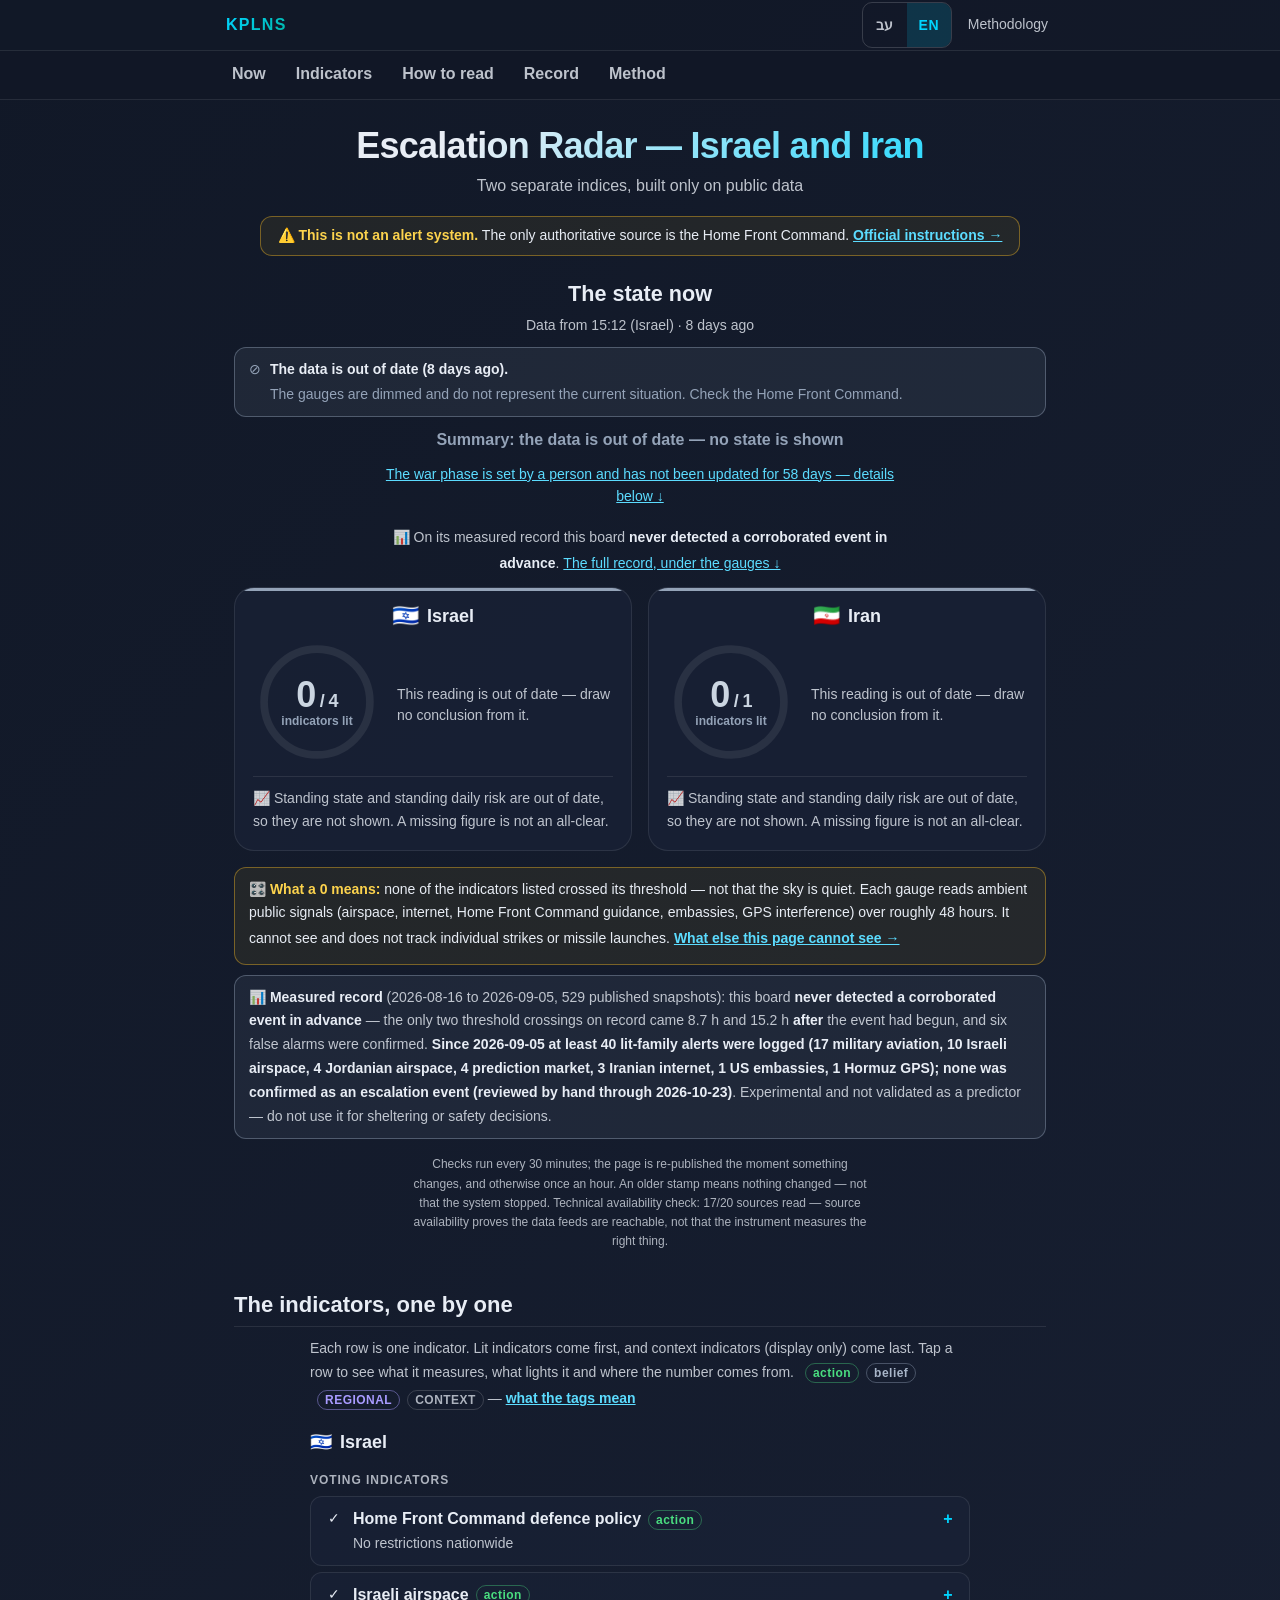
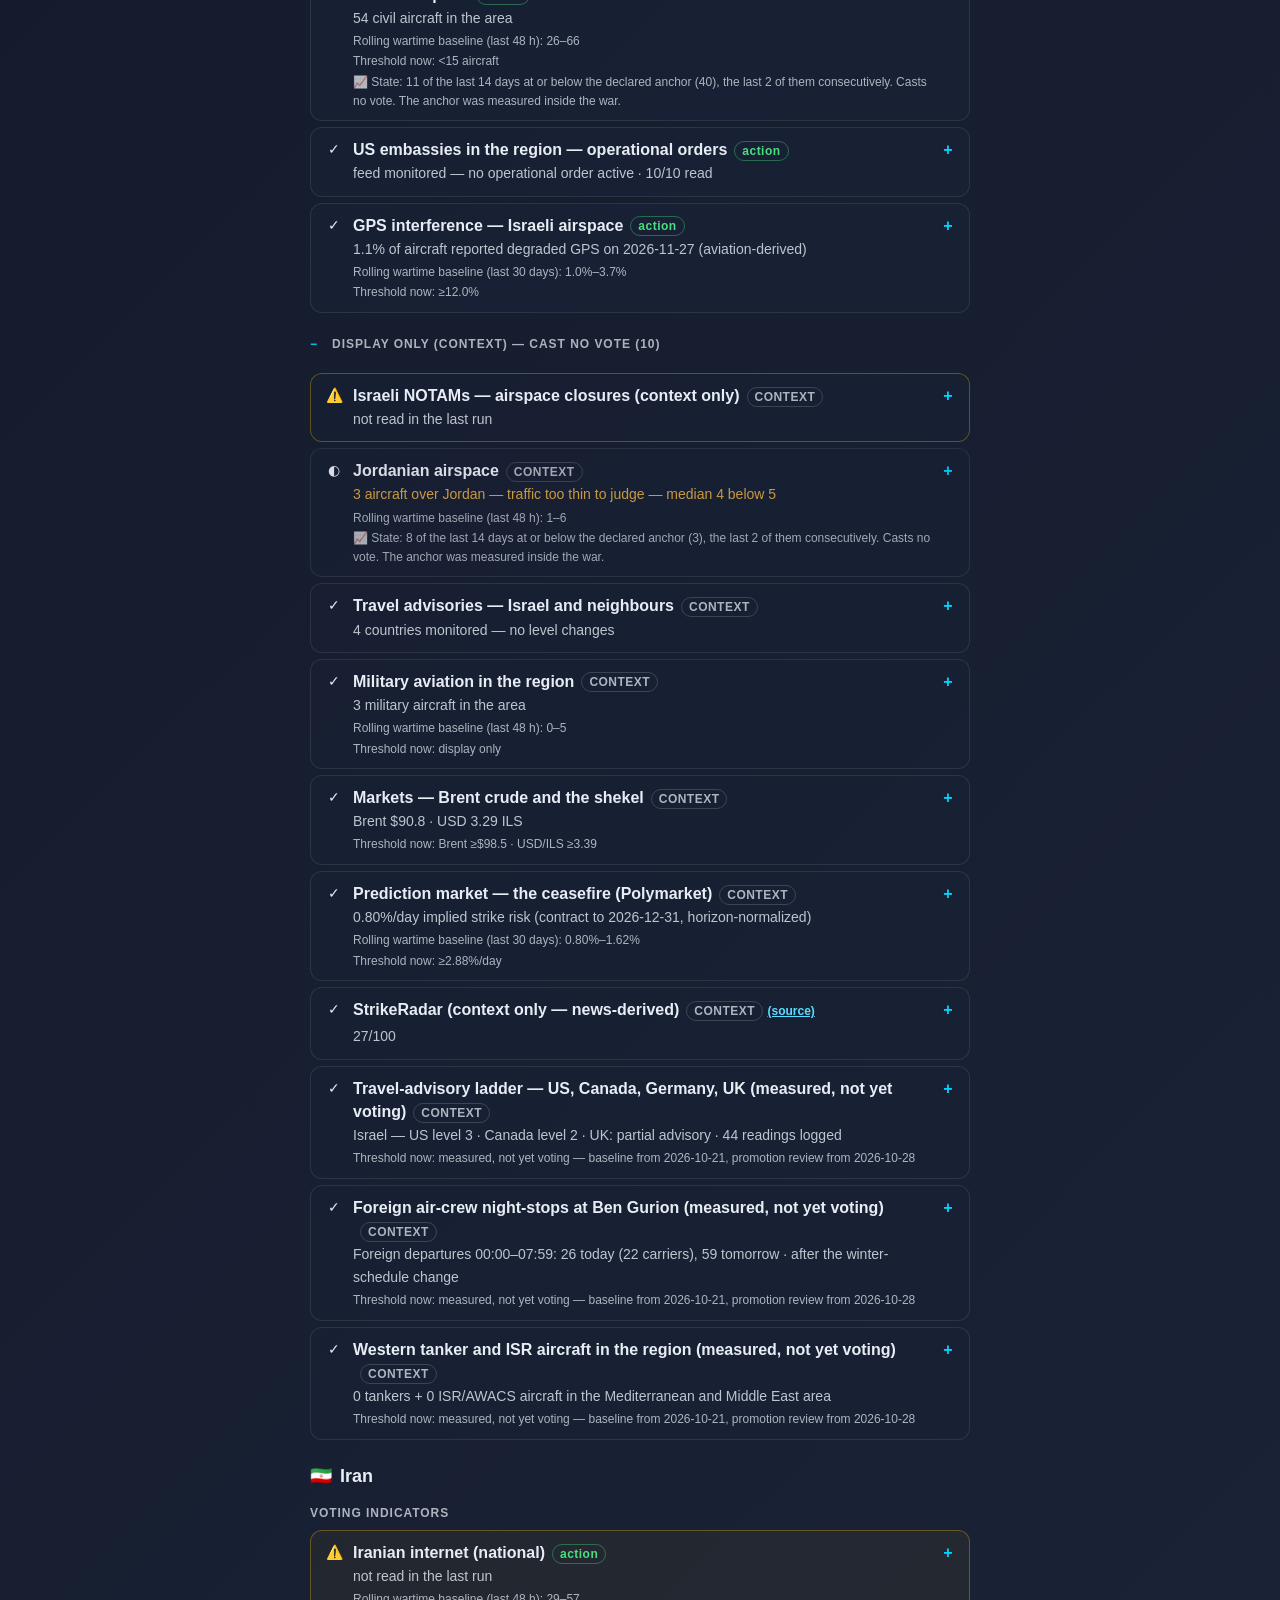
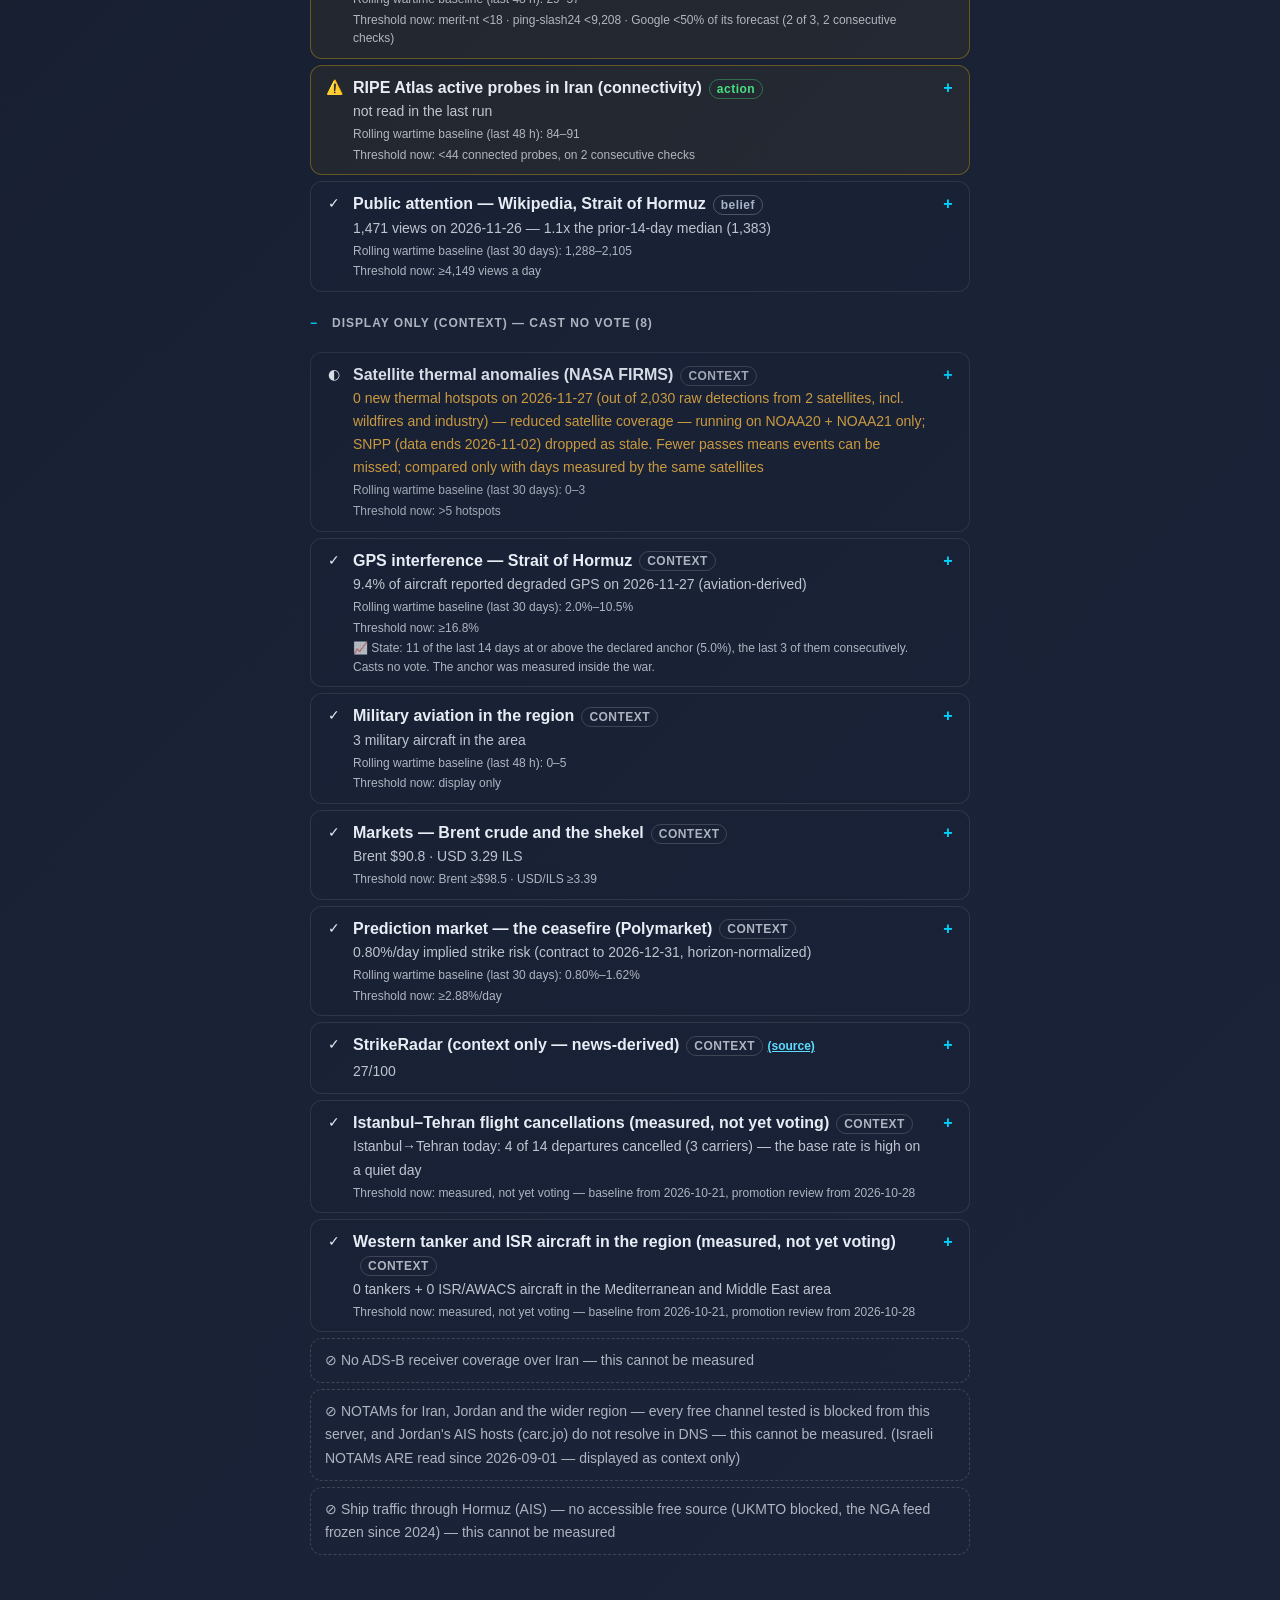
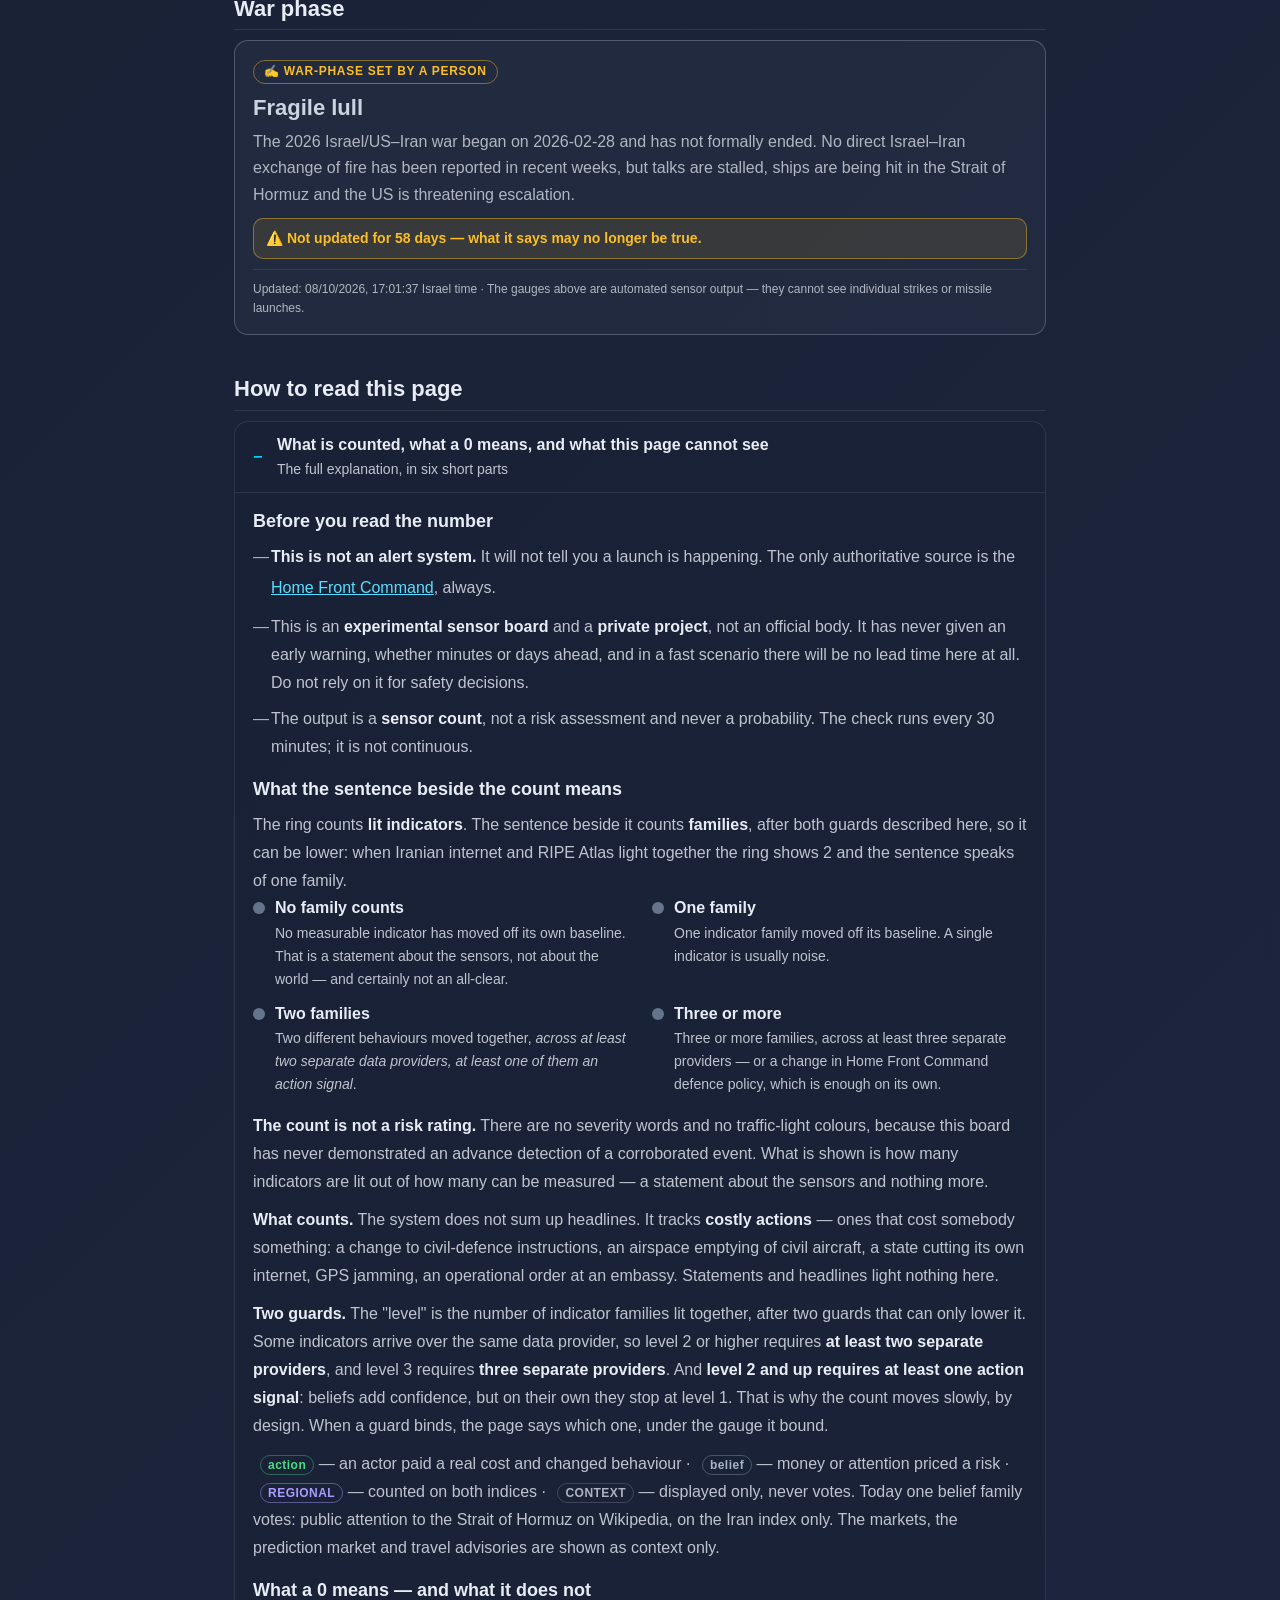
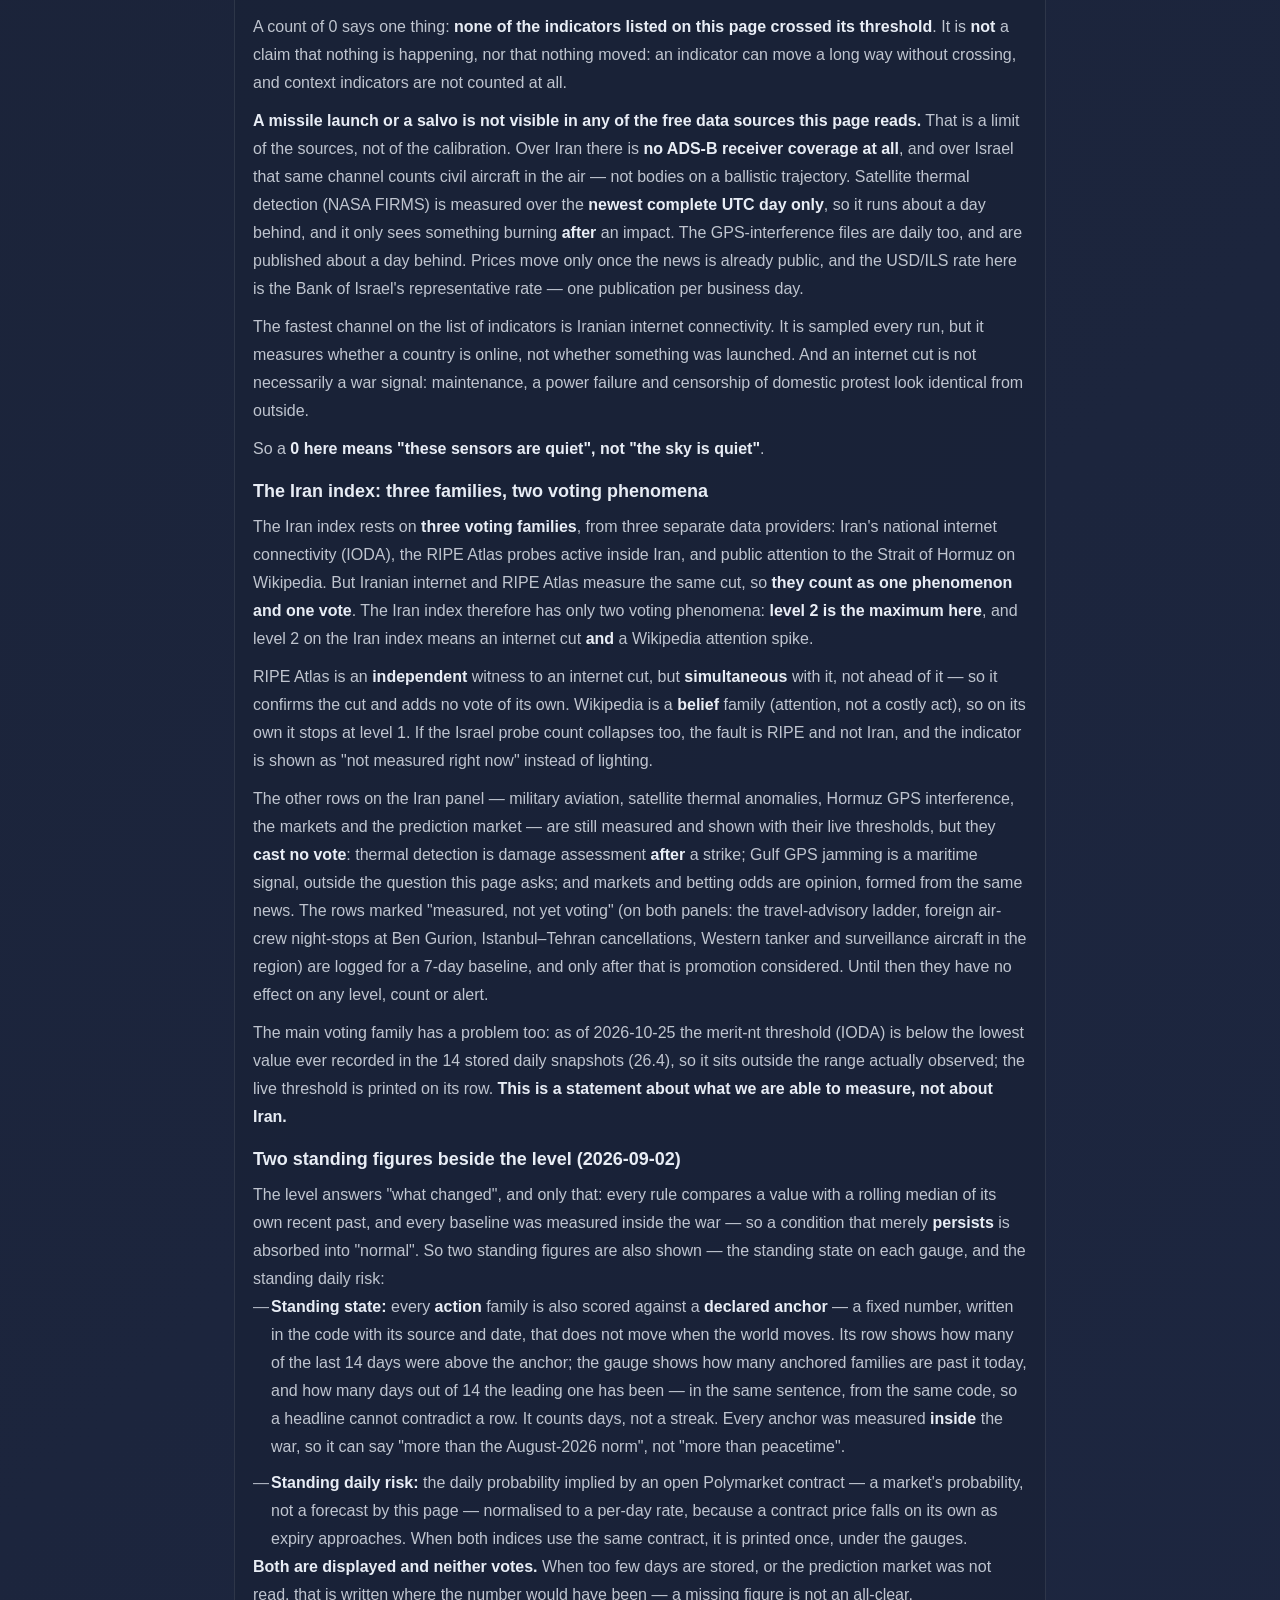
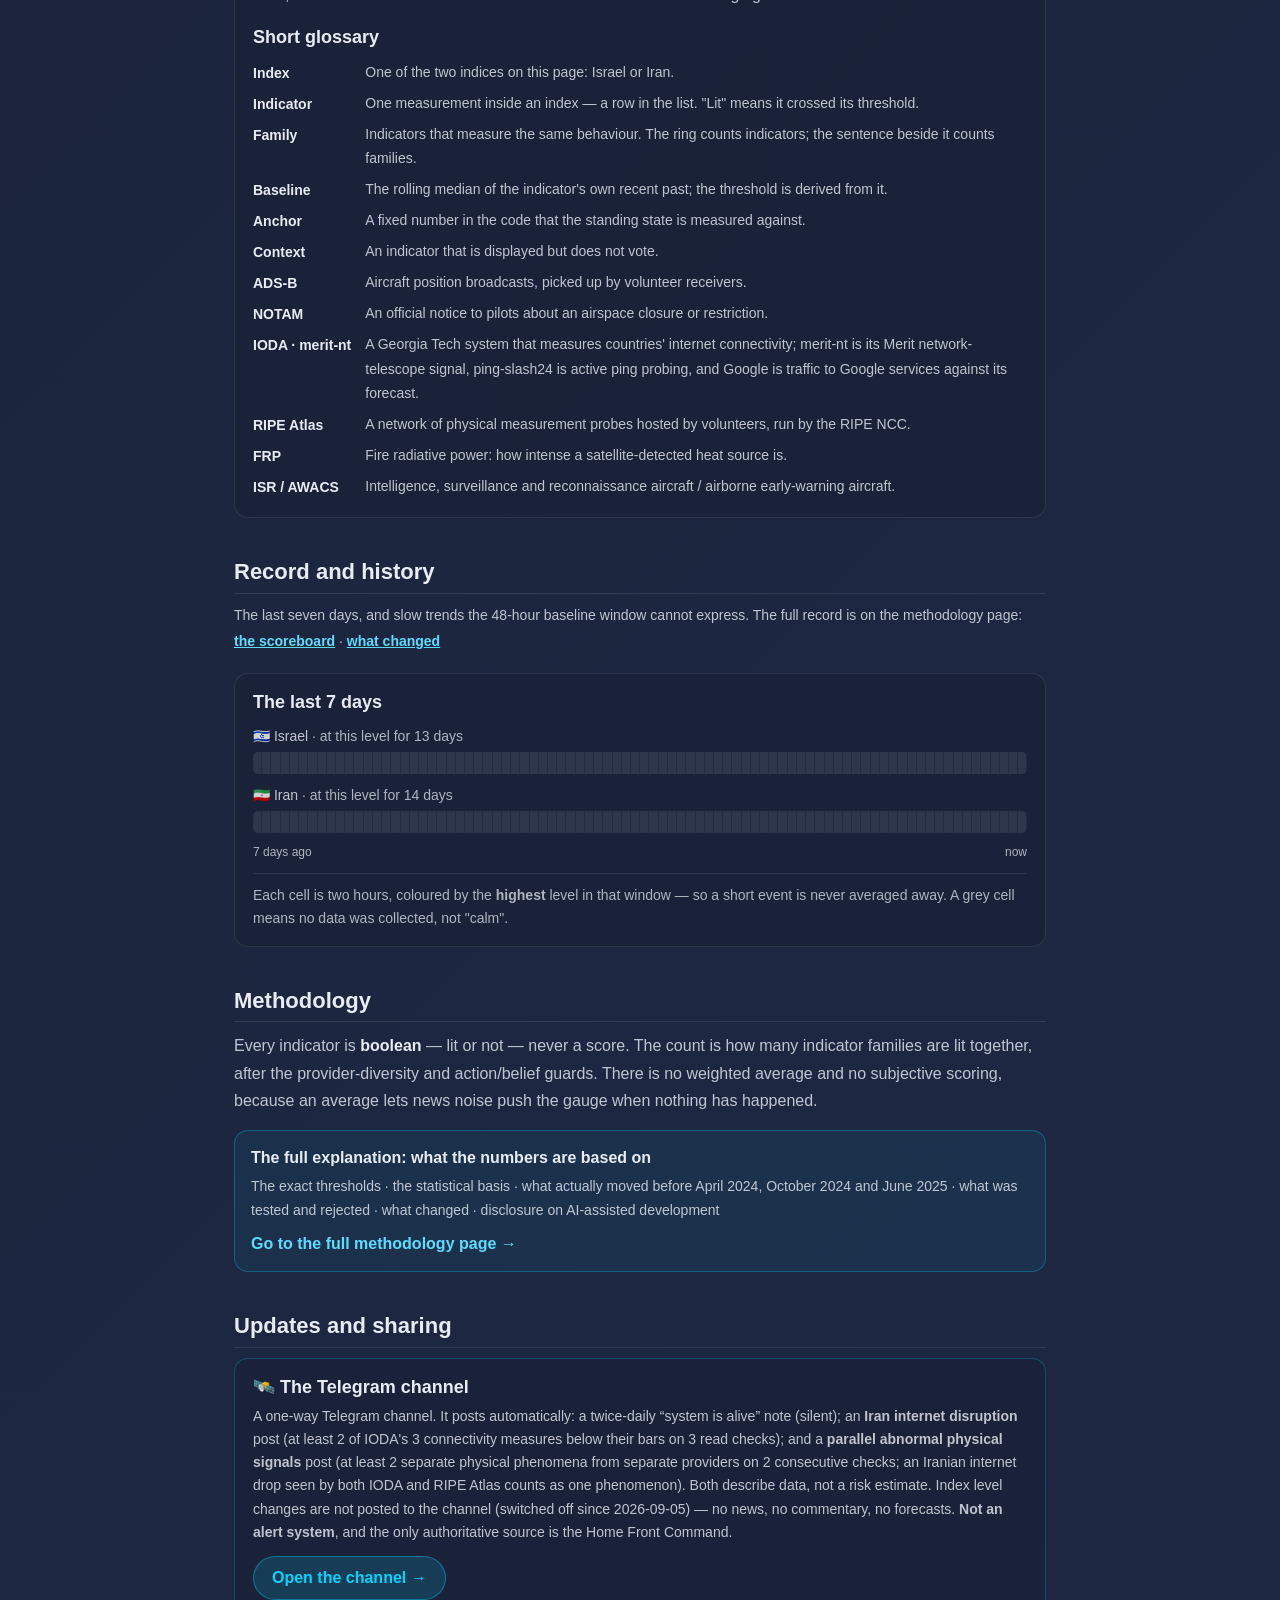
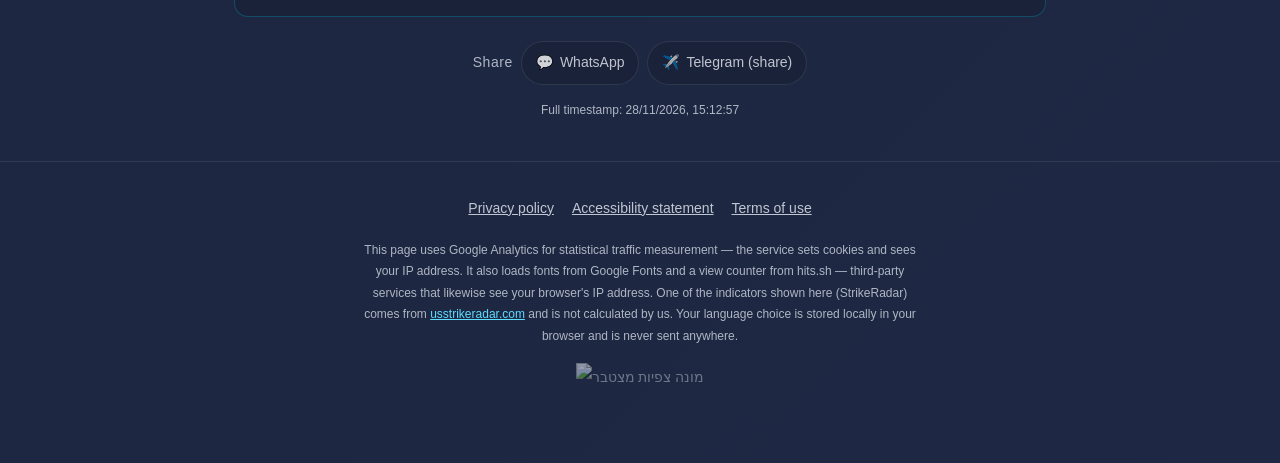
==== commit b780b22a: "radar: il=0 ir=0 (change)" ====
--- a/radar/index.html
+++ b/radar/index.html
@@ -663,7 +663,7 @@
        ~/israel_escalation_monitor/publish_radar.py from the same status.json
        the script below fetches. Empty until the next publish. -->
   <!-- SNAPSHOT:START -->
-<section class="snap" id="snap" aria-label="תצלום מצב סטטי"><div data-lang="he"><section class="warphase wp-ceasefire_degrading" aria-label="מצב הלחימה (עדכון אנושי)"><div class="wp-tag">✍️ מצב הלחימה נקבע בידי אדם</div><div class="wp-title">רגיעה שברירית</div><p class="wp-note">מלחמת 2026 בין ישראל/ארה&quot;ב לאיראן נפתחה ב-28.2.2026 ולא הסתיימה רשמית. בשבועות האחרונים לא דווחו חילופי אש ישירים בין ישראל לאיראן, אך המשא ומתן תקוע, ספינות נפגעות במצר הורמוז וארה&quot;ב מאיימת בהסלמה.</p><div class="wp-stale" role="note">⚠️ לא עודכן מזה 50 ימים — ייתכן שהנאמר כאן כבר אינו נכון.</div><div class="wp-meta">עודכן: <bdi>08/10/2026&nbsp;17:01</bdi> שעון ישראל · המחוונים הם פלט חיישנים אוטומטי — הם אינם רואים תקיפות בודדות או שיגורי טילים.</div></section><p class="snap-record">📊 רקורד מדוד (16.8–5.9.2026, 529 פרסומים): הלוח לא הקדים ולו אירוע מאומת אחד. שתי חציות הסף היחידות שנרשמו הופיעו כ-9 וכ-15 שעות אחרי שהאירוע החל, ונרשמו 6 התרעות שווא מאושרות. מאז 5.9.2026 נרשמו ביומן לפחות 40 התרעות (17 תעופה צבאית, 10 מרחב אווירי ישראל, 4 מרחב אווירי ירדן, 4 שוק ניבוי, 3 אינטרנט באיראן, 1 שגרירויות ארה&quot;ב, 1 GPS הורמוז); אף אחת לא אושרה כאירוע הסלמה (נבדק ידנית עד 23.10.2026). הוא ניסיוני ולא תוקף כמנבא — אין להשתמש בו להחלטות התגוננות.</p><div class="snap-head"><b>תצלום מצב סטטי</b> — נכון ל-<bdi>28/11/2026&nbsp;14:43</bdi> שעון ישראל · 0 מתוך 6 סמנים מדידים דולקים · 3 ערוצים אינם מנוטרים כלל</div><div class="banner warn"><span aria-hidden="true">⚠️</span><div><b>2 מקורות לא נקראו בבדיקה הזו.</b> הודעות NOTAM — מרחב ישראל (הקשר בלבד) · אינטרנט באיראן (ארצי) — מדד שלא נקרא אינו יכול להידלק, ולכן הרמה עשויה להיות מוצגת נמוך מדי.</div></div><div class="banner warn"><span aria-hidden="true">⚠️</span><div><b>כיסוי מופחת במקור אחד.</b> חריגות תרמיות מלוויין (NASA FIRMS): כיסוי לוויני מופחת — פועל על NOAA20 + NOAA21 בלבד; SNPP (עד 2026-11-02) הושמט כי הנתונים שלו תקועים. פחות מעברים פירושו שאירועים עלולים לא להיקלט; ההשוואה היא רק מול ימים שנמדדו באותם לוויינים</div></div><p class="snap-sum">סיכום: לא דולק אף סמן מדיד בשני המדדים. זו אמירה על החיישנים, לא על העולם.</p><p class="snap-caveat">🎛️ המחוון קורא אותות ציבוריים סביבתיים (מרחב אווירי, אינטרנט, הנחיות פיקוד העורף, שגרירויות, שיבוש GPS) על פני כ-48 שעות. הוא אינו רואה תקיפות בודדות או שיגורי טילים, ואינו עוקב אחריהן — 0 כאן אינו אישור שהכול בסדר.</p><div class="snap-ix"><h3>🇮🇱 ישראל — 0 מתוך 4 סמנים מדידים דולקים</h3><p class="snap-mean">לא נדלק אף מדד מדיד. זו אמירה על החיישנים, לא על העולם.</p><div class="gauge-standing">📈 מצב עומד (אינו רמה): 4 משפחות מעוגנות במדד הזה צברו מספיק ימים כדי לדווח, ו-2 מהן חוצות את העוגן המוצהר שלהן ביום האחרון שנשמר. הספירה הגבוהה ביותר באוגר: מרחב אווירי ישראל · 11 מתוך 14 הימים האחרונים מתחת לעוגן המוצהר (40), 2 מהם ברצף. אינו מצביע; כל העוגנים נמדדו בתוך המלחמה.</div><div class="gauge-standing">🎲 סיכון יומי עומד: 0.84% ליום. זו הסתברות גלומה מהשוק — כסף אמיתי ב-Polymarket — ולא תחזית של הדף הזה ולא מדידת חיישן. היא נגזרת מחוזה פתוח אחד, ⁦&quot;Israel x Iran ceasefire continues through December 31?&quot;⁩, שמוכרע לפי תקיפה אווירית או טילית של צד אחד בשני: מחירו מגלם 24% לתקיפה כזו עד סוף 31.12.2026, ונותרו לו 33 ימים. המספר המתפרסם הוא הקצב היומי ולא מחיר החוזה: מחיר חוזה יורד מעצמו ככל שמועד הפקיעה מתקרב, גם כשדבר לא השתנה, ולכן רק הקצב היומי בר-השוואה משבוע לשבוע. אינו מצביע.</div><ul><li>✓ <b>מדיניות התגוננות (פיקוד העורף)</b> [פעולה] — אין הגבלות בכל הארץ</li><li>✓ <b>מרחב אווירי ישראל</b> [פעולה] — 65 מטוסים אזרחיים באזור<span class="snap-sub">קו בסיס מלחמתי נע (יומיים אחרונים): <bdi>26–68</bdi></span><span class="snap-sub">סף הדלקה כעת: <bdi>פחות מ-15 מטוסים</bdi></span><span class="snap-sub">📈 מצב: 11 מתוך 14 הימים האחרונים מתחת לעוגן המוצהר (40), 2 מהם ברצף. אינו מצביע. העוגן נמדד בתוך המלחמה.</span></li><li>◐ <b>מרחב אווירי ירדן</b> [הקשר] — 4 מטוסים מעל ירדן — תעבורה דלילה מדי לשיפוט — חציון 4 מתחת ל-5<span class="snap-sub">קו בסיס מלחמתי נע (יומיים אחרונים): <bdi>1–6</bdi></span><span class="snap-sub">📈 מצב: 8 מתוך 14 הימים האחרונים מתחת לעוגן המוצהר (3), 2 מהם ברצף. אינו מצביע. העוגן נמדד בתוך המלחמה.</span></li><li>✓ <b>אזהרות מסע — ישראל והסביבה</b> [הקשר] — 4 מדינות במעקב — ללא שינוי ברמות</li><li>✓ <b>שגרירויות ארה&quot;ב באזור — הוראות מבצעיות</b> [פעולה] — הפיד במעקב — אין הוראה מבצעית פעילה · 10/10 נקראו</li><li>✓ <b>שיבוש GPS — מרחב ישראל</b> [פעולה] — 1.1% מהמטוסים דיווחו על שיבוש GPS ב-2026-11-27 (נגזר מתעופה)<span class="snap-sub">קו בסיס מלחמתי נע (30 הימים האחרונים): <bdi>1.0%–3.7%</bdi></span><span class="snap-sub">סף הדלקה כעת: <bdi>12.0% ומעלה</bdi></span></li><li>⚠️ <b>הודעות NOTAM — מרחב ישראל (הקשר בלבד)</b> [הקשר] — לא נקרא בריצה האחרונה</li><li>✓ <b>תעופה צבאית באזור</b> [הקשר] — 4 מטוסים צבאיים באזור<span class="snap-sub">קו בסיס מלחמתי נע (יומיים אחרונים): <bdi>0–5</bdi></span><span class="snap-sub">סף הדלקה כעת: <bdi>תצוגה בלבד</bdi></span></li><li>✓ <b>שווקים — נפט ברנט ושער השקל</b> [הקשר] — ברנט $90.8 · דולר 3.29 ₪<span class="snap-sub">סף הדלקה כעת: <bdi>ברנט $98.6 ומעלה · דולר 3.39 ₪ ומעלה</bdi></span></li><li>✓ <b>שוק ניבוי — הפסקת האש (Polymarket)</b> [הקשר] — סיכון גלום לתקיפה 0.84% ליום (חוזה עד סוף 31.12.2026, מנורמל לאופק)<span class="snap-sub">קו בסיס מלחמתי נע (30 הימים האחרונים): <bdi>0.80%–1.62%</bdi></span><span class="snap-sub">סף הדלקה כעת: <bdi>2.88% ליום ומעלה</bdi></span></li><li>✓ <b>StrikeRadar (הקשר בלבד — נגזר מחדשות)</b> [הקשר] — 27/100</li><li>✓ <b>סולם אזהרות מסע — ארה&quot;ב, קנדה, גרמניה, בריטניה (נמדד, עוד לא מצביע)</b> [הקשר] — ישראל — US 3 · CA 2 · UK חלקית · נרשמו 44 קריאות<span class="snap-sub">סף הדלקה כעת: <bdi>נמדד, עוד לא מצביע — בסיס מ-21.10.2026, בדיקת קידום מ-28.10.2026</bdi></span></li><li>✓ <b>לינות צוותי אוויר זרים בנתב&quot;ג (נמדד, עוד לא מצביע)</b> [הקשר] — המראות זרות 00:00–07:59: 26 היום (22 חברות), 59 מחר · אחרי מעבר ללוח החורף<span class="snap-sub">סף הדלקה כעת: <bdi>נמדד, עוד לא מצביע — בסיס מ-21.10.2026, בדיקת קידום מ-28.10.2026</bdi></span></li><li>✓ <b>מטוסי תדלוק ומודיעין מערביים באזור (נמדד, עוד לא מצביע)</b> [הקשר] — 0 מטוסי תדלוק, אין מטוסי מודיעין/התרעה באזור<span class="snap-sub">סף הדלקה כעת: <bdi>נמדד, עוד לא מצביע — בסיס מ-21.10.2026, בדיקת קידום מ-28.10.2026</bdi></span></li></ul></div><div class="snap-ix"><h3>🇮🇷 איראן — 0 מתוך 2 סמנים מדידים דולקים</h3><p class="snap-mean">לא נדלק אף מדד מדיד. זו אמירה על החיישנים, לא על העולם.</p><div class="gauge-standing">📈 מצב עומד (אינו רמה): 4 משפחות מעוגנות במדד הזה צברו מספיק ימים כדי לדווח, ואחת מהן (שיבוש GPS — מצר הורמוז) חוצה את העוגן המוצהר שלה ביום האחרון שנשמר. הספירה הגבוהה ביותר באוגר: שיבוש GPS — מצר הורמוז · 11 מתוך 14 הימים האחרונים מעל העוגן המוצהר (5.0%), 3 מהם ברצף. אינו מצביע; כל העוגנים נמדדו בתוך המלחמה.</div><div class="gauge-standing">🎲 סיכון יומי עומד: 0.84% ליום. זו הסתברות גלומה מהשוק — כסף אמיתי ב-Polymarket — ולא תחזית של הדף הזה ולא מדידת חיישן. היא נגזרת מחוזה פתוח אחד, ⁦&quot;Israel x Iran ceasefire continues through December 31?&quot;⁩, שמוכרע לפי תקיפה אווירית או טילית של צד אחד בשני: מחירו מגלם 24% לתקיפה כזו עד סוף 31.12.2026, ונותרו לו 33 ימים. המספר המתפרסם הוא הקצב היומי ולא מחיר החוזה: מחיר חוזה יורד מעצמו ככל שמועד הפקיעה מתקרב, גם כשדבר לא השתנה, ולכן רק הקצב היומי בר-השוואה משבוע לשבוע. אינו מצביע.</div><ul><li>⚠️ <b>אינטרנט באיראן (ארצי)</b> [פעולה] — לא נקרא בריצה האחרונה<span class="snap-sub">קו בסיס מלחמתי נע (יומיים אחרונים): <bdi>29–57</bdi></span><span class="snap-sub">סף הדלקה כעת: <bdi>merit-nt פחות מ-18 · ping-slash24 פחות מ-9,208 · Google פחות מ-50% מהתחזית (2 מתוך 3, 2 בדיקות רצופות)</bdi></span></li><li>◐ <b>חריגות תרמיות מלוויין (NASA FIRMS)</b> [הקשר] — 0 מוקדים תרמיים חדשים ב-2026-11-27 (מתוך 2,030 זיהויים גולמיים מ-2 לוויינים, כולל שרפות ותעשייה) — כיסוי לוויני מופחת — פועל על NOAA20 + NOAA21 בלבד; SNPP (עד 2026-11-02) הושמט כי הנתונים שלו תקועים. פחות מעברים פירושו שאירועים עלולים לא להיקלט; ההשוואה היא רק מול ימים שנמדדו באותם לוויינים<span class="snap-sub">קו בסיס מלחמתי נע (30 הימים האחרונים): <bdi>0–3</bdi></span><span class="snap-sub">סף הדלקה כעת: <bdi>יותר מ-5 מוקדים</bdi></span></li><li>✓ <b>שיבוש GPS — מצר הורמוז</b> [הקשר] — 9.4% מהמטוסים דיווחו על שיבוש GPS ב-2026-11-27 (נגזר מתעופה)<span class="snap-sub">קו בסיס מלחמתי נע (30 הימים האחרונים): <bdi>2.0%–10.5%</bdi></span><span class="snap-sub">סף הדלקה כעת: <bdi>16.8% ומעלה</bdi></span><span class="snap-sub">📈 מצב: 11 מתוך 14 הימים האחרונים מעל העוגן המוצהר (5.0%), 3 מהם ברצף. אינו מצביע. העוגן נמדד בתוך המלחמה.</span></li><li>✓ <b>תעופה צבאית באזור</b> [הקשר] — 4 מטוסים צבאיים באזור<span class="snap-sub">קו בסיס מלחמתי נע (יומיים אחרונים): <bdi>0–5</bdi></span><span class="snap-sub">סף הדלקה כעת: <bdi>תצוגה בלבד</bdi></span></li><li>✓ <b>שווקים — נפט ברנט ושער השקל</b> [הקשר] — ברנט $90.8 · דולר 3.29 ₪<span class="snap-sub">סף הדלקה כעת: <bdi>ברנט $98.6 ומעלה · דולר 3.39 ₪ ומעלה</bdi></span></li><li>✓ <b>שוק ניבוי — הפסקת האש (Polymarket)</b> [הקשר] — סיכון גלום לתקיפה 0.84% ליום (חוזה עד סוף 31.12.2026, מנורמל לאופק)<span class="snap-sub">קו בסיס מלחמתי נע (30 הימים האחרונים): <bdi>0.80%–1.62%</bdi></span><span class="snap-sub">סף הדלקה כעת: <bdi>2.88% ליום ומעלה</bdi></span></li><li>✓ <b>StrikeRadar (הקשר בלבד — נגזר מחדשות)</b> [הקשר] — 27/100</li><li>✓ <b>חיישני RIPE Atlas פעילים באיראן (קישוריות)</b> [פעולה] — 86 חיישנים מחוברים באיראן (חציון 88; בקרה — ישראל 44)<span class="snap-sub">קו בסיס מלחמתי נע (יומיים אחרונים): <bdi>84–91</bdi></span><span class="snap-sub">סף הדלקה כעת: <bdi>פחות מ-44 חיישנים מחוברים, ב-2 בדיקות רצופות</bdi></span></li><li>✓ <b>עניין ציבורי — ויקיפדיה, מצר הורמוז</b> [דעה] — 1,471 צפיות ב-2026-11-26 — פי 1.1 מחציון 14 הימים הקודמים (1,383)<span class="snap-sub">קו בסיס מלחמתי נע (30 הימים האחרונים): <bdi>1,288–2,105</bdi></span><span class="snap-sub">סף הדלקה כעת: <bdi>4,149 צפיות ביום ומעלה</bdi></span></li><li>✓ <b>איסטנבול–טהרן: ביטולי טיסות (נמדד, עוד לא מצביע)</b> [הקשר] — איסטנבול→טהרן היום: 4 מתוך 14 המראות בוטלו (3 חברות) — שיעור הבסיס גבוה גם ביום שקט<span class="snap-sub">סף הדלקה כעת: <bdi>נמדד, עוד לא מצביע — בסיס מ-21.10.2026, בדיקת קידום מ-28.10.2026</bdi></span></li><li>✓ <b>מטוסי תדלוק ומודיעין מערביים באזור (נמדד, עוד לא מצביע)</b> [הקשר] — 0 מטוסי תדלוק, אין מטוסי מודיעין/התרעה באזור<span class="snap-sub">סף הדלקה כעת: <bdi>נמדד, עוד לא מצביע — בסיס מ-21.10.2026, בדיקת קידום מ-28.10.2026</bdi></span></li></ul><div class="snap-sub">⊘ אין כיסוי מקלטי ADS-B מעל איראן — לא ניתן למדוד</div><div class="snap-sub">⊘ הודעות NOTAM לאיראן, לירדן ולאזור — כל הערוצים החינמיים שנבדקו חסומים מהשרת, ושרתי ה-AIS של ירדן (carc.jo) אינם נפתרים ב-DNS — לא ניתן למדוד. (NOTAM ישראליים כן נקראים מ-1.9.2026 — מוצגים כהקשר בלבד)</div><div class="snap-sub">⊘ תנועת ספינות במצר הורמוז (AIS) — אין מקור חופשי נגיש (UKMTO חסום, פיד NGA קפוא מ-2024) — לא ניתן למדוד</div></div><section class="wxcard" aria-label="☁️ מזג אוויר — הקשר בלבד"><h3 class="wx-h">☁️ מזג אוויר — הקשר בלבד</h3><p class="wx-disc"><b>מידע בלבד — לא סמן. בדיקה לאחור של 6 אירועים (2024-2026) לא מצאה קשר בין עננות לתקיפות; בהיר אינו מעיד על סיכון.</b></p><ul class="wx-rows"><li>איראן: מעונן חלקית · עננות ממוצעת 57% · בעונה זו כ-53% מהחלונות המקבילים היו מעוננים חלקית<span class="wx-pts">טהרן 14% · איספהאן 88% · נתנז/פורדו 68% · תבריז 56% · כרמנשאה 61%</span></li><li>ישראל: מעונן · עננות ממוצעת 98% · בעונה זו כ-19% מהחלונות המקבילים היו מעוננים</li></ul><div class="wx-meta">15:00-03:00 (שעון ישראל) · נקרא ב-10:13</div><div class="wx-note">תחזית עננות כוללת ל-12 השעות הקרובות (Open-Meteo), ממוצע על הנקודות. בהיר: עד 20%, חלקי: 20-70%, מעונן: מעל 70%. &quot;בעונה זו&quot; = חלק החלונות של 12 שעות שהתחילו באותה שעה ובאותה עונה (±30 יום) ב-2020-2025 (ERA5) והיו באותה קטגוריה. אינו נכנס לרמה, לספירה או להתראות.</div></section><p class="snap-note">בדיקת זמינות טכנית: 18/20 מקורות נקראו בריצה זו — זמינות מקור מעידה שהצינור עובד, לא שהמכשיר מודד את הדבר הנכון. התצלום הזה נוצר בשרת ברגע פרסום הדף. הבדיקה רצה בשרת כל 30 דקות, ועם JavaScript הדף מרענן את הנתונים מעצמו כל כ-5 דקות ובכל חזרה ללשונית. בלי JavaScript, מה שמופיע כאן הוא המצב שנמדד בחותמת שלמעלה — <b>לא</b> המצב כעת. זו אינה מערכת התרעה, והמקור המחייב היחיד הוא <a href="https://www.oref.org.il/" target="_blank" rel="noopener">פיקוד העורף</a>.</p></div><div data-lang="en" id="snap-en"></div><template id="snap-en-tpl"><section class="warphase wp-ceasefire_degrading" aria-label="War-phase status (human-entered)"><div class="wp-tag">✍️ WAR-PHASE SET BY A PERSON</div><div class="wp-title">Fragile lull</div><p class="wp-note">The 2026 Israel/US–Iran war began on 2026-02-28 and has not formally ended. No direct Israel–Iran exchange of fire has been reported in recent weeks, but talks are stalled, ships are being hit in the Strait of Hormuz and the US is threatening escalation.</p><div class="wp-stale" role="note">⚠️ Not updated for 50 days — what it says may no longer be true.</div><div class="wp-meta">Updated: <bdi>08/10/2026&nbsp;17:01</bdi> Israel time · The gauges are automated sensor output — they cannot see individual strikes or missile launches.</div></section><p class="snap-record">📊 Measured record (2026-08-16 to 2026-09-05, 529 published snapshots): this board has never detected a corroborated event in advance. The only two threshold crossings on record came 8.7 h and 15.2 h after the event had begun, and six false alarms were confirmed. Since 2026-09-05 at least 40 lit-family alerts were logged (17 military aviation, 10 Israeli airspace, 4 Jordanian airspace, 4 prediction market, 3 Iranian internet, 1 US embassies, 1 Hormuz GPS); none was confirmed as an escalation event (reviewed by hand through 2026-10-23). Experimental and not validated as a predictor — do not use it for sheltering or safety decisions.</p><div class="snap-head"><b>Static snapshot</b> — as of <bdi>28/11/2026&nbsp;14:43</bdi> Israel time · 0 of 6 measurable tripwires lit · 3 channels unmonitored</div><div class="banner warn"><span aria-hidden="true">⚠️</span><div><b>2 sources were not read in this check.</b> Israeli NOTAMs — airspace closures (context only) · Iranian internet (national) — an indicator that cannot be read cannot light, so the level may be under-reported.</div></div><div class="banner warn"><span aria-hidden="true">⚠️</span><div><b>Reduced coverage on one source.</b> Satellite thermal anomalies (NASA FIRMS): reduced satellite coverage — running on NOAA20 + NOAA21 only; SNPP (data ends 2026-11-02) dropped as stale. Fewer passes means events can be missed; compared only with days measured by the same satellites</div></div><p class="snap-sum">Summary: no measurable tripwire is lit on either index. That is a statement about the sensors, not about the world.</p><p class="snap-caveat">🎛️ Each gauge reads ambient public signals (airspace, internet, Home Front Command guidance, embassies, GPS interference) over roughly 48 hours. It cannot see and does not track individual strikes or missile launches — 0 here is not an all-clear.</p><div class="snap-ix"><h3>🇮🇱 Israel — 0 of 4 measurable tripwires lit</h3><p class="snap-mean">No measurable tripwire is lit. That is a statement about the sensors, not about the world.</p><div class="gauge-standing">📈 Standing state (not a level): 4 anchored families on this index have enough stored days to report, and 2 of them are past their declared anchors on the most recent stored day. Longest-running: Israeli airspace · 11 of the last 14 days at or below the declared anchor (40), the last 2 of them consecutively. Casts no vote; every anchor was measured inside the war.</div><div class="gauge-standing">🎲 Standing daily risk: 0.84%/day. This is a MARKET-IMPLIED probability — real money on Polymarket — not a forecast by this page and not a sensor reading. It comes from one open contract, &quot;Israel x Iran ceasefire continues through December 31?&quot;, which resolves on an air or missile strike by either side against the other: its price implies a 24% chance of such a strike before 2026-12-31, with 33 days left to run. The figure published is the PER-DAY rate, not the contract price: a contract price falls on its own as expiry approaches even when nothing has changed, so only the daily rate is comparable from one week to the next. Casts no vote.</div><ul><li>✓ <b>Home Front Command defence policy</b> [action] — No restrictions nationwide</li><li>✓ <b>Israeli airspace</b> [action] — 65 civil aircraft in the area<span class="snap-sub">Rolling wartime baseline (last 48 h): <bdi>26–68</bdi></span><span class="snap-sub">Threshold now: <bdi>&lt;15 aircraft</bdi></span><span class="snap-sub">📈 State: 11 of the last 14 days at or below the declared anchor (40), the last 2 of them consecutively. Casts no vote. The anchor was measured inside the war.</span></li><li>◐ <b>Jordanian airspace</b> [context] — 4 aircraft over Jordan — traffic too thin to judge — median 4 below 5<span class="snap-sub">Rolling wartime baseline (last 48 h): <bdi>1–6</bdi></span><span class="snap-sub">📈 State: 8 of the last 14 days at or below the declared anchor (3), the last 2 of them consecutively. Casts no vote. The anchor was measured inside the war.</span></li><li>✓ <b>Travel advisories — Israel and neighbours</b> [context] — 4 countries monitored — no level changes</li><li>✓ <b>US embassies in the region — operational orders</b> [action] — feed monitored — no operational order active · 10/10 read</li><li>✓ <b>GPS interference — Israeli airspace</b> [action] — 1.1% of aircraft reported degraded GPS on 2026-11-27 (aviation-derived)<span class="snap-sub">Rolling wartime baseline (last 30 days): <bdi>1.0%–3.7%</bdi></span><span class="snap-sub">Threshold now: <bdi>≥12.0%</bdi></span></li><li>⚠️ <b>Israeli NOTAMs — airspace closures (context only)</b> [context] — not read in the last run</li><li>✓ <b>Military aviation in the region</b> [context] — 4 military aircraft in the area<span class="snap-sub">Rolling wartime baseline (last 48 h): <bdi>0–5</bdi></span><span class="snap-sub">Threshold now: <bdi>display only</bdi></span></li><li>✓ <b>Markets — Brent crude and the shekel</b> [context] — Brent $90.8 · USD 3.29 ILS<span class="snap-sub">Threshold now: <bdi>Brent ≥$98.6 · USD/ILS ≥3.39</bdi></span></li><li>✓ <b>Prediction market — the ceasefire (Polymarket)</b> [context] — 0.84%/day implied strike risk (contract to 2026-12-31, horizon-normalized)<span class="snap-sub">Rolling wartime baseline (last 30 days): <bdi>0.80%–1.62%</bdi></span><span class="snap-sub">Threshold now: <bdi>≥2.88%/day</bdi></span></li><li>✓ <b>StrikeRadar (context only — news-derived)</b> [context] — 27/100</li><li>✓ <b>Travel-advisory ladder — US, Canada, Germany, UK (measured, not yet voting)</b> [context] — Israel — US level 3 · Canada level 2 · UK: partial advisory · 44 readings logged<span class="snap-sub">Threshold now: <bdi>measured, not yet voting — baseline from 2026-10-21, promotion review from 2026-10-28</bdi></span></li><li>✓ <b>Foreign air-crew night-stops at Ben Gurion (measured, not yet voting)</b> [context] — Foreign departures 00:00–07:59: 26 today (22 carriers), 59 tomorrow · after the winter-schedule change<span class="snap-sub">Threshold now: <bdi>measured, not yet voting — baseline from 2026-10-21, promotion review from 2026-10-28</bdi></span></li><li>✓ <b>Western tanker and ISR aircraft in the region (measured, not yet voting)</b> [context] — 0 tankers + 0 ISR/AWACS aircraft in the Mediterranean and Middle East area<span class="snap-sub">Threshold now: <bdi>measured, not yet voting — baseline from 2026-10-21, promotion review from 2026-10-28</bdi></span></li></ul></div><div class="snap-ix"><h3>🇮🇷 Iran — 0 of 2 measurable tripwires lit</h3><p class="snap-mean">No measurable tripwire is lit. That is a statement about the sensors, not about the world.</p><div class="gauge-standing">📈 Standing state (not a level): 4 anchored families on this index have enough stored days to report, and one of them is past its declared anchor on the most recent stored day. Longest-running: GPS interference — Strait of Hormuz · 11 of the last 14 days at or above the declared anchor (5.0%), the last 3 of them consecutively. Casts no vote; every anchor was measured inside the war.</div><div class="gauge-standing">🎲 Standing daily risk: 0.84%/day. This is a MARKET-IMPLIED probability — real money on Polymarket — not a forecast by this page and not a sensor reading. It comes from one open contract, &quot;Israel x Iran ceasefire continues through December 31?&quot;, which resolves on an air or missile strike by either side against the other: its price implies a 24% chance of such a strike before 2026-12-31, with 33 days left to run. The figure published is the PER-DAY rate, not the contract price: a contract price falls on its own as expiry approaches even when nothing has changed, so only the daily rate is comparable from one week to the next. Casts no vote.</div><ul><li>⚠️ <b>Iranian internet (national)</b> [action] — not read in the last run<span class="snap-sub">Rolling wartime baseline (last 48 h): <bdi>29–57</bdi></span><span class="snap-sub">Threshold now: <bdi>merit-nt &lt;18 · ping-slash24 &lt;9,208 · Google &lt;50% of its forecast (2 of 3, 2 consecutive checks)</bdi></span></li><li>◐ <b>Satellite thermal anomalies (NASA FIRMS)</b> [context] — 0 new thermal hotspots on 2026-11-27 (out of 2,030 raw detections from 2 satellites, incl. wildfires and industry) — reduced satellite coverage — running on NOAA20 + NOAA21 only; SNPP (data ends 2026-11-02) dropped as stale. Fewer passes means events can be missed; compared only with days measured by the same satellites<span class="snap-sub">Rolling wartime baseline (last 30 days): <bdi>0–3</bdi></span><span class="snap-sub">Threshold now: <bdi>&gt;5 hotspots</bdi></span></li><li>✓ <b>GPS interference — Strait of Hormuz</b> [context] — 9.4% of aircraft reported degraded GPS on 2026-11-27 (aviation-derived)<span class="snap-sub">Rolling wartime baseline (last 30 days): <bdi>2.0%–10.5%</bdi></span><span class="snap-sub">Threshold now: <bdi>≥16.8%</bdi></span><span class="snap-sub">📈 State: 11 of the last 14 days at or above the declared anchor (5.0%), the last 3 of them consecutively. Casts no vote. The anchor was measured inside the war.</span></li><li>✓ <b>Military aviation in the region</b> [context] — 4 military aircraft in the area<span class="snap-sub">Rolling wartime baseline (last 48 h): <bdi>0–5</bdi></span><span class="snap-sub">Threshold now: <bdi>display only</bdi></span></li><li>✓ <b>Markets — Brent crude and the shekel</b> [context] — Brent $90.8 · USD 3.29 ILS<span class="snap-sub">Threshold now: <bdi>Brent ≥$98.6 · USD/ILS ≥3.39</bdi></span></li><li>✓ <b>Prediction market — the ceasefire (Polymarket)</b> [context] — 0.84%/day implied strike risk (contract to 2026-12-31, horizon-normalized)<span class="snap-sub">Rolling wartime baseline (last 30 days): <bdi>0.80%–1.62%</bdi></span><span class="snap-sub">Threshold now: <bdi>≥2.88%/day</bdi></span></li><li>✓ <b>StrikeRadar (context only — news-derived)</b> [context] — 27/100</li><li>✓ <b>RIPE Atlas active probes in Iran (connectivity)</b> [action] — 86 probes connected in Iran (median 88; control — Israel 44)<span class="snap-sub">Rolling wartime baseline (last 48 h): <bdi>84–91</bdi></span><span class="snap-sub">Threshold now: <bdi>&lt;44 connected probes, on 2 consecutive checks</bdi></span></li><li>✓ <b>Public attention — Wikipedia, Strait of Hormuz</b> [belief] — 1,471 views on 2026-11-26 — 1.1x the prior-14-day median (1,383)<span class="snap-sub">Rolling wartime baseline (last 30 days): <bdi>1,288–2,105</bdi></span><span class="snap-sub">Threshold now: <bdi>≥4,149 views a day</bdi></span></li><li>✓ <b>Istanbul–Tehran flight cancellations (measured, not yet voting)</b> [context] — Istanbul→Tehran today: 4 of 14 departures cancelled (3 carriers) — the base rate is high on a quiet day<span class="snap-sub">Threshold now: <bdi>measured, not yet voting — baseline from 2026-10-21, promotion review from 2026-10-28</bdi></span></li><li>✓ <b>Western tanker and ISR aircraft in the region (measured, not yet voting)</b> [context] — 0 tankers + 0 ISR/AWACS aircraft in the Mediterranean and Middle East area<span class="snap-sub">Threshold now: <bdi>measured, not yet voting — baseline from 2026-10-21, promotion review from 2026-10-28</bdi></span></li></ul><div class="snap-sub">⊘ No ADS-B receiver coverage over Iran — this cannot be measured</div><div class="snap-sub">⊘ NOTAMs for Iran, Jordan and the wider region — every free channel tested is blocked from this server, and Jordan's AIS hosts (carc.jo) do not resolve in DNS — this cannot be measured. (Israeli NOTAMs ARE read since 2026-09-01 — displayed as context only)</div><div class="snap-sub">⊘ Ship traffic through Hormuz (AIS) — no accessible free source (UKMTO blocked, the NGA feed frozen since 2024) — this cannot be measured</div></div><section class="wxcard" aria-label="☁️ Weather — context only"><h3 class="wx-h">☁️ Weather — context only</h3><p class="wx-disc"><b>Information only — not an indicator. A backtest of 6 events (2024–2026) found no link between cloud cover and strikes; clear skies do not indicate risk.</b></p><ul class="wx-rows"><li>Iran: partly cloudy · mean cloud cover 57% · this season ~53% of comparable 12-hour windows were partly cloudy<span class="wx-pts">Tehran 14% · Isfahan 88% · Natanz/Fordow 68% · Tabriz 56% · Kermanshah 61%</span></li><li>Israel: cloudy · mean cloud cover 98% · this season ~19% of comparable 12-hour windows were cloudy</li></ul><div class="wx-meta">15:00–03:00 (Israel time) · read at 10:13</div><div class="wx-note">Total cloud-cover forecast for the next 12 hours (Open-Meteo), averaged over the points. Clear: up to 20%, partly: 20–70%, cloudy: above 70%. &quot;This season&quot; = the share of 12-hour windows starting at the same hour and season (±30 days) of 2020–2025 (ERA5) that fell in the same category. It does not enter the level, the counts or any alert.</div></section><p class="snap-note">Technical availability check: 18/20 sources read this run — source availability proves the plumbing works, not that the instrument measures the right thing. This snapshot was rendered on the server when the page was published. The check runs on the server every 30 minutes, and with JavaScript the page re-fetches the data by itself about every 5 minutes and whenever you return to the tab. Without JavaScript, what you see here is the state measured at the timestamp above — <b>not</b> the state now. This is not a warning system, and the only authoritative source is the <a href="https://www.oref.org.il/eng" target="_blank" rel="noopener">Home Front Command</a>.</p></template></section>
+<section class="snap" id="snap" aria-label="תצלום מצב סטטי"><div data-lang="he"><section class="warphase wp-ceasefire_degrading" aria-label="מצב הלחימה (עדכון אנושי)"><div class="wp-tag">✍️ מצב הלחימה נקבע בידי אדם</div><div class="wp-title">רגיעה שברירית</div><p class="wp-note">מלחמת 2026 בין ישראל/ארה&quot;ב לאיראן נפתחה ב-28.2.2026 ולא הסתיימה רשמית. בשבועות האחרונים לא דווחו חילופי אש ישירים בין ישראל לאיראן, אך המשא ומתן תקוע, ספינות נפגעות במצר הורמוז וארה&quot;ב מאיימת בהסלמה.</p><div class="wp-stale" role="note">⚠️ לא עודכן מזה 50 ימים — ייתכן שהנאמר כאן כבר אינו נכון.</div><div class="wp-meta">עודכן: <bdi>08/10/2026&nbsp;17:01</bdi> שעון ישראל · המחוונים הם פלט חיישנים אוטומטי — הם אינם רואים תקיפות בודדות או שיגורי טילים.</div></section><p class="snap-record">📊 רקורד מדוד (16.8–5.9.2026, 529 פרסומים): הלוח לא הקדים ולו אירוע מאומת אחד. שתי חציות הסף היחידות שנרשמו הופיעו כ-9 וכ-15 שעות אחרי שהאירוע החל, ונרשמו 6 התרעות שווא מאושרות. מאז 5.9.2026 נרשמו ביומן לפחות 40 התרעות (17 תעופה צבאית, 10 מרחב אווירי ישראל, 4 מרחב אווירי ירדן, 4 שוק ניבוי, 3 אינטרנט באיראן, 1 שגרירויות ארה&quot;ב, 1 GPS הורמוז); אף אחת לא אושרה כאירוע הסלמה (נבדק ידנית עד 23.10.2026). הוא ניסיוני ולא תוקף כמנבא — אין להשתמש בו להחלטות התגוננות.</p><div class="snap-head"><b>תצלום מצב סטטי</b> — נכון ל-<bdi>28/11/2026&nbsp;15:12</bdi> שעון ישראל · 0 מתוך 5 סמנים מדידים דולקים · 3 ערוצים אינם מנוטרים כלל</div><div class="banner warn"><span aria-hidden="true">⚠️</span><div><b>3 מקורות לא נקראו בבדיקה הזו.</b> הודעות NOTAM — מרחב ישראל (הקשר בלבד) · אינטרנט באיראן (ארצי) · חיישני RIPE Atlas פעילים באיראן (קישוריות) — מדד שלא נקרא אינו יכול להידלק, ולכן הרמה עשויה להיות מוצגת נמוך מדי.</div></div><div class="banner warn"><span aria-hidden="true">⚠️</span><div><b>כיסוי מופחת במקור אחד.</b> חריגות תרמיות מלוויין (NASA FIRMS): כיסוי לוויני מופחת — פועל על NOAA20 + NOAA21 בלבד; SNPP (עד 2026-11-02) הושמט כי הנתונים שלו תקועים. פחות מעברים פירושו שאירועים עלולים לא להיקלט; ההשוואה היא רק מול ימים שנמדדו באותם לוויינים</div></div><p class="snap-sum">סיכום: לא דולק אף סמן מדיד בשני המדדים. זו אמירה על החיישנים, לא על העולם.</p><p class="snap-caveat">🎛️ המחוון קורא אותות ציבוריים סביבתיים (מרחב אווירי, אינטרנט, הנחיות פיקוד העורף, שגרירויות, שיבוש GPS) על פני כ-48 שעות. הוא אינו רואה תקיפות בודדות או שיגורי טילים, ואינו עוקב אחריהן — 0 כאן אינו אישור שהכול בסדר.</p><div class="snap-ix"><h3>🇮🇱 ישראל — 0 מתוך 4 סמנים מדידים דולקים</h3><p class="snap-mean">לא נדלק אף מדד מדיד. זו אמירה על החיישנים, לא על העולם.</p><div class="gauge-standing">📈 מצב עומד (אינו רמה): 4 משפחות מעוגנות במדד הזה צברו מספיק ימים כדי לדווח, ו-2 מהן חוצות את העוגן המוצהר שלהן ביום האחרון שנשמר. הספירה הגבוהה ביותר באוגר: מרחב אווירי ישראל · 11 מתוך 14 הימים האחרונים מתחת לעוגן המוצהר (40), 2 מהם ברצף. אינו מצביע; כל העוגנים נמדדו בתוך המלחמה.</div><div class="gauge-standing">🎲 סיכון יומי עומד: 0.80% ליום. זו הסתברות גלומה מהשוק — כסף אמיתי ב-Polymarket — ולא תחזית של הדף הזה ולא מדידת חיישן. היא נגזרת מחוזה פתוח אחד, ⁦&quot;Israel x Iran ceasefire continues through December 31?&quot;⁩, שמוכרע לפי תקיפה אווירית או טילית של צד אחד בשני: מחירו מגלם 24% לתקיפה כזו עד סוף 31.12.2026, ונותרו לו 33 ימים. המספר המתפרסם הוא הקצב היומי ולא מחיר החוזה: מחיר חוזה יורד מעצמו ככל שמועד הפקיעה מתקרב, גם כשדבר לא השתנה, ולכן רק הקצב היומי בר-השוואה משבוע לשבוע. אינו מצביע.</div><ul><li>✓ <b>מדיניות התגוננות (פיקוד העורף)</b> [פעולה] — אין הגבלות בכל הארץ</li><li>✓ <b>מרחב אווירי ישראל</b> [פעולה] — 54 מטוסים אזרחיים באזור<span class="snap-sub">קו בסיס מלחמתי נע (יומיים אחרונים): <bdi>26–66</bdi></span><span class="snap-sub">סף הדלקה כעת: <bdi>פחות מ-15 מטוסים</bdi></span><span class="snap-sub">📈 מצב: 11 מתוך 14 הימים האחרונים מתחת לעוגן המוצהר (40), 2 מהם ברצף. אינו מצביע. העוגן נמדד בתוך המלחמה.</span></li><li>◐ <b>מרחב אווירי ירדן</b> [הקשר] — 3 מטוסים מעל ירדן — תעבורה דלילה מדי לשיפוט — חציון 4 מתחת ל-5<span class="snap-sub">קו בסיס מלחמתי נע (יומיים אחרונים): <bdi>1–6</bdi></span><span class="snap-sub">📈 מצב: 8 מתוך 14 הימים האחרונים מתחת לעוגן המוצהר (3), 2 מהם ברצף. אינו מצביע. העוגן נמדד בתוך המלחמה.</span></li><li>✓ <b>אזהרות מסע — ישראל והסביבה</b> [הקשר] — 4 מדינות במעקב — ללא שינוי ברמות</li><li>✓ <b>שגרירויות ארה&quot;ב באזור — הוראות מבצעיות</b> [פעולה] — הפיד במעקב — אין הוראה מבצעית פעילה · 10/10 נקראו</li><li>✓ <b>שיבוש GPS — מרחב ישראל</b> [פעולה] — 1.1% מהמטוסים דיווחו על שיבוש GPS ב-2026-11-27 (נגזר מתעופה)<span class="snap-sub">קו בסיס מלחמתי נע (30 הימים האחרונים): <bdi>1.0%–3.7%</bdi></span><span class="snap-sub">סף הדלקה כעת: <bdi>12.0% ומעלה</bdi></span></li><li>⚠️ <b>הודעות NOTAM — מרחב ישראל (הקשר בלבד)</b> [הקשר] — לא נקרא בריצה האחרונה</li><li>✓ <b>תעופה צבאית באזור</b> [הקשר] — 3 מטוסים צבאיים באזור<span class="snap-sub">קו בסיס מלחמתי נע (יומיים אחרונים): <bdi>0–5</bdi></span><span class="snap-sub">סף הדלקה כעת: <bdi>תצוגה בלבד</bdi></span></li><li>✓ <b>שווקים — נפט ברנט ושער השקל</b> [הקשר] — ברנט $90.8 · דולר 3.29 ₪<span class="snap-sub">סף הדלקה כעת: <bdi>ברנט $98.5 ומעלה · דולר 3.39 ₪ ומעלה</bdi></span></li><li>✓ <b>שוק ניבוי — הפסקת האש (Polymarket)</b> [הקשר] — סיכון גלום לתקיפה 0.80% ליום (חוזה עד סוף 31.12.2026, מנורמל לאופק)<span class="snap-sub">קו בסיס מלחמתי נע (30 הימים האחרונים): <bdi>0.80%–1.62%</bdi></span><span class="snap-sub">סף הדלקה כעת: <bdi>2.88% ליום ומעלה</bdi></span></li><li>✓ <b>StrikeRadar (הקשר בלבד — נגזר מחדשות)</b> [הקשר] — 27/100</li><li>✓ <b>סולם אזהרות מסע — ארה&quot;ב, קנדה, גרמניה, בריטניה (נמדד, עוד לא מצביע)</b> [הקשר] — ישראל — US 3 · CA 2 · UK חלקית · נרשמו 44 קריאות<span class="snap-sub">סף הדלקה כעת: <bdi>נמדד, עוד לא מצביע — בסיס מ-21.10.2026, בדיקת קידום מ-28.10.2026</bdi></span></li><li>✓ <b>לינות צוותי אוויר זרים בנתב&quot;ג (נמדד, עוד לא מצביע)</b> [הקשר] — המראות זרות 00:00–07:59: 26 היום (22 חברות), 59 מחר · אחרי מעבר ללוח החורף<span class="snap-sub">סף הדלקה כעת: <bdi>נמדד, עוד לא מצביע — בסיס מ-21.10.2026, בדיקת קידום מ-28.10.2026</bdi></span></li><li>✓ <b>מטוסי תדלוק ומודיעין מערביים באזור (נמדד, עוד לא מצביע)</b> [הקשר] — 0 מטוסי תדלוק, אין מטוסי מודיעין/התרעה באזור<span class="snap-sub">סף הדלקה כעת: <bdi>נמדד, עוד לא מצביע — בסיס מ-21.10.2026, בדיקת קידום מ-28.10.2026</bdi></span></li></ul></div><div class="snap-ix"><h3>🇮🇷 איראן — 0 מתוך 1 סמנים מדידים דולקים</h3><p class="snap-mean">לא נדלק אף מדד מדיד. זו אמירה על החיישנים, לא על העולם.</p><div class="gauge-standing">📈 מצב עומד (אינו רמה): 4 משפחות מעוגנות במדד הזה צברו מספיק ימים כדי לדווח, ואחת מהן (שיבוש GPS — מצר הורמוז) חוצה את העוגן המוצהר שלה ביום האחרון שנשמר. הספירה הגבוהה ביותר באוגר: שיבוש GPS — מצר הורמוז · 11 מתוך 14 הימים האחרונים מעל העוגן המוצהר (5.0%), 3 מהם ברצף. אינו מצביע; כל העוגנים נמדדו בתוך המלחמה.</div><div class="gauge-standing">🎲 סיכון יומי עומד: 0.80% ליום. זו הסתברות גלומה מהשוק — כסף אמיתי ב-Polymarket — ולא תחזית של הדף הזה ולא מדידת חיישן. היא נגזרת מחוזה פתוח אחד, ⁦&quot;Israel x Iran ceasefire continues through December 31?&quot;⁩, שמוכרע לפי תקיפה אווירית או טילית של צד אחד בשני: מחירו מגלם 24% לתקיפה כזו עד סוף 31.12.2026, ונותרו לו 33 ימים. המספר המתפרסם הוא הקצב היומי ולא מחיר החוזה: מחיר חוזה יורד מעצמו ככל שמועד הפקיעה מתקרב, גם כשדבר לא השתנה, ולכן רק הקצב היומי בר-השוואה משבוע לשבוע. אינו מצביע.</div><ul><li>⚠️ <b>אינטרנט באיראן (ארצי)</b> [פעולה] — לא נקרא בריצה האחרונה<span class="snap-sub">קו בסיס מלחמתי נע (יומיים אחרונים): <bdi>29–57</bdi></span><span class="snap-sub">סף הדלקה כעת: <bdi>merit-nt פחות מ-18 · ping-slash24 פחות מ-9,208 · Google פחות מ-50% מהתחזית (2 מתוך 3, 2 בדיקות רצופות)</bdi></span></li><li>◐ <b>חריגות תרמיות מלוויין (NASA FIRMS)</b> [הקשר] — 0 מוקדים תרמיים חדשים ב-2026-11-27 (מתוך 2,030 זיהויים גולמיים מ-2 לוויינים, כולל שרפות ותעשייה) — כיסוי לוויני מופחת — פועל על NOAA20 + NOAA21 בלבד; SNPP (עד 2026-11-02) הושמט כי הנתונים שלו תקועים. פחות מעברים פירושו שאירועים עלולים לא להיקלט; ההשוואה היא רק מול ימים שנמדדו באותם לוויינים<span class="snap-sub">קו בסיס מלחמתי נע (30 הימים האחרונים): <bdi>0–3</bdi></span><span class="snap-sub">סף הדלקה כעת: <bdi>יותר מ-5 מוקדים</bdi></span></li><li>✓ <b>שיבוש GPS — מצר הורמוז</b> [הקשר] — 9.4% מהמטוסים דיווחו על שיבוש GPS ב-2026-11-27 (נגזר מתעופה)<span class="snap-sub">קו בסיס מלחמתי נע (30 הימים האחרונים): <bdi>2.0%–10.5%</bdi></span><span class="snap-sub">סף הדלקה כעת: <bdi>16.8% ומעלה</bdi></span><span class="snap-sub">📈 מצב: 11 מתוך 14 הימים האחרונים מעל העוגן המוצהר (5.0%), 3 מהם ברצף. אינו מצביע. העוגן נמדד בתוך המלחמה.</span></li><li>✓ <b>תעופה צבאית באזור</b> [הקשר] — 3 מטוסים צבאיים באזור<span class="snap-sub">קו בסיס מלחמתי נע (יומיים אחרונים): <bdi>0–5</bdi></span><span class="snap-sub">סף הדלקה כעת: <bdi>תצוגה בלבד</bdi></span></li><li>✓ <b>שווקים — נפט ברנט ושער השקל</b> [הקשר] — ברנט $90.8 · דולר 3.29 ₪<span class="snap-sub">סף הדלקה כעת: <bdi>ברנט $98.5 ומעלה · דולר 3.39 ₪ ומעלה</bdi></span></li><li>✓ <b>שוק ניבוי — הפסקת האש (Polymarket)</b> [הקשר] — סיכון גלום לתקיפה 0.80% ליום (חוזה עד סוף 31.12.2026, מנורמל לאופק)<span class="snap-sub">קו בסיס מלחמתי נע (30 הימים האחרונים): <bdi>0.80%–1.62%</bdi></span><span class="snap-sub">סף הדלקה כעת: <bdi>2.88% ליום ומעלה</bdi></span></li><li>✓ <b>StrikeRadar (הקשר בלבד — נגזר מחדשות)</b> [הקשר] — 27/100</li><li>⚠️ <b>חיישני RIPE Atlas פעילים באיראן (קישוריות)</b> [פעולה] — לא נקרא בריצה האחרונה<span class="snap-sub">קו בסיס מלחמתי נע (יומיים אחרונים): <bdi>84–91</bdi></span><span class="snap-sub">סף הדלקה כעת: <bdi>פחות מ-44 חיישנים מחוברים, ב-2 בדיקות רצופות</bdi></span></li><li>✓ <b>עניין ציבורי — ויקיפדיה, מצר הורמוז</b> [דעה] — 1,471 צפיות ב-2026-11-26 — פי 1.1 מחציון 14 הימים הקודמים (1,383)<span class="snap-sub">קו בסיס מלחמתי נע (30 הימים האחרונים): <bdi>1,288–2,105</bdi></span><span class="snap-sub">סף הדלקה כעת: <bdi>4,149 צפיות ביום ומעלה</bdi></span></li><li>✓ <b>איסטנבול–טהרן: ביטולי טיסות (נמדד, עוד לא מצביע)</b> [הקשר] — איסטנבול→טהרן היום: 4 מתוך 14 המראות בוטלו (3 חברות) — שיעור הבסיס גבוה גם ביום שקט<span class="snap-sub">סף הדלקה כעת: <bdi>נמדד, עוד לא מצביע — בסיס מ-21.10.2026, בדיקת קידום מ-28.10.2026</bdi></span></li><li>✓ <b>מטוסי תדלוק ומודיעין מערביים באזור (נמדד, עוד לא מצביע)</b> [הקשר] — 0 מטוסי תדלוק, אין מטוסי מודיעין/התרעה באזור<span class="snap-sub">סף הדלקה כעת: <bdi>נמדד, עוד לא מצביע — בסיס מ-21.10.2026, בדיקת קידום מ-28.10.2026</bdi></span></li></ul><div class="snap-sub">⊘ אין כיסוי מקלטי ADS-B מעל איראן — לא ניתן למדוד</div><div class="snap-sub">⊘ הודעות NOTAM לאיראן, לירדן ולאזור — כל הערוצים החינמיים שנבדקו חסומים מהשרת, ושרתי ה-AIS של ירדן (carc.jo) אינם נפתרים ב-DNS — לא ניתן למדוד. (NOTAM ישראליים כן נקראים מ-1.9.2026 — מוצגים כהקשר בלבד)</div><div class="snap-sub">⊘ תנועת ספינות במצר הורמוז (AIS) — אין מקור חופשי נגיש (UKMTO חסום, פיד NGA קפוא מ-2024) — לא ניתן למדוד</div></div><section class="wxcard" aria-label="☁️ מזג אוויר — הקשר בלבד"><h3 class="wx-h">☁️ מזג אוויר — הקשר בלבד</h3><p class="wx-disc"><b>מידע בלבד — לא סמן. בדיקה לאחור של 6 אירועים (2024-2026) לא מצאה קשר בין עננות לתקיפות; בהיר אינו מעיד על סיכון.</b></p><ul class="wx-rows"><li>איראן: מעונן חלקית · עננות ממוצעת 57% · בעונה זו כ-53% מהחלונות המקבילים היו מעוננים חלקית<span class="wx-pts">טהרן 22% · איספהאן 82% · נתנז/פורדו 61% · תבריז 58% · כרמנשאה 64%</span></li><li>ישראל: מעונן · עננות ממוצעת 98% · בעונה זו כ-18% מהחלונות המקבילים היו מעוננים</li></ul><div class="wx-meta">16:00-04:00 (שעון ישראל) · נקרא ב-10:13</div><div class="wx-note">תחזית עננות כוללת ל-12 השעות הקרובות (Open-Meteo), ממוצע על הנקודות. בהיר: עד 20%, חלקי: 20-70%, מעונן: מעל 70%. &quot;בעונה זו&quot; = חלק החלונות של 12 שעות שהתחילו באותה שעה ובאותה עונה (±30 יום) ב-2020-2025 (ERA5) והיו באותה קטגוריה. אינו נכנס לרמה, לספירה או להתראות.</div></section><p class="snap-note">בדיקת זמינות טכנית: 17/20 מקורות נקראו בריצה זו — זמינות מקור מעידה שהצינור עובד, לא שהמכשיר מודד את הדבר הנכון. התצלום הזה נוצר בשרת ברגע פרסום הדף. הבדיקה רצה בשרת כל 30 דקות, ועם JavaScript הדף מרענן את הנתונים מעצמו כל כ-5 דקות ובכל חזרה ללשונית. בלי JavaScript, מה שמופיע כאן הוא המצב שנמדד בחותמת שלמעלה — <b>לא</b> המצב כעת. זו אינה מערכת התרעה, והמקור המחייב היחיד הוא <a href="https://www.oref.org.il/" target="_blank" rel="noopener">פיקוד העורף</a>.</p></div><div data-lang="en" id="snap-en"></div><template id="snap-en-tpl"><section class="warphase wp-ceasefire_degrading" aria-label="War-phase status (human-entered)"><div class="wp-tag">✍️ WAR-PHASE SET BY A PERSON</div><div class="wp-title">Fragile lull</div><p class="wp-note">The 2026 Israel/US–Iran war began on 2026-02-28 and has not formally ended. No direct Israel–Iran exchange of fire has been reported in recent weeks, but talks are stalled, ships are being hit in the Strait of Hormuz and the US is threatening escalation.</p><div class="wp-stale" role="note">⚠️ Not updated for 50 days — what it says may no longer be true.</div><div class="wp-meta">Updated: <bdi>08/10/2026&nbsp;17:01</bdi> Israel time · The gauges are automated sensor output — they cannot see individual strikes or missile launches.</div></section><p class="snap-record">📊 Measured record (2026-08-16 to 2026-09-05, 529 published snapshots): this board has never detected a corroborated event in advance. The only two threshold crossings on record came 8.7 h and 15.2 h after the event had begun, and six false alarms were confirmed. Since 2026-09-05 at least 40 lit-family alerts were logged (17 military aviation, 10 Israeli airspace, 4 Jordanian airspace, 4 prediction market, 3 Iranian internet, 1 US embassies, 1 Hormuz GPS); none was confirmed as an escalation event (reviewed by hand through 2026-10-23). Experimental and not validated as a predictor — do not use it for sheltering or safety decisions.</p><div class="snap-head"><b>Static snapshot</b> — as of <bdi>28/11/2026&nbsp;15:12</bdi> Israel time · 0 of 5 measurable tripwires lit · 3 channels unmonitored</div><div class="banner warn"><span aria-hidden="true">⚠️</span><div><b>3 sources were not read in this check.</b> Israeli NOTAMs — airspace closures (context only) · Iranian internet (national) · RIPE Atlas active probes in Iran (connectivity) — an indicator that cannot be read cannot light, so the level may be under-reported.</div></div><div class="banner warn"><span aria-hidden="true">⚠️</span><div><b>Reduced coverage on one source.</b> Satellite thermal anomalies (NASA FIRMS): reduced satellite coverage — running on NOAA20 + NOAA21 only; SNPP (data ends 2026-11-02) dropped as stale. Fewer passes means events can be missed; compared only with days measured by the same satellites</div></div><p class="snap-sum">Summary: no measurable tripwire is lit on either index. That is a statement about the sensors, not about the world.</p><p class="snap-caveat">🎛️ Each gauge reads ambient public signals (airspace, internet, Home Front Command guidance, embassies, GPS interference) over roughly 48 hours. It cannot see and does not track individual strikes or missile launches — 0 here is not an all-clear.</p><div class="snap-ix"><h3>🇮🇱 Israel — 0 of 4 measurable tripwires lit</h3><p class="snap-mean">No measurable tripwire is lit. That is a statement about the sensors, not about the world.</p><div class="gauge-standing">📈 Standing state (not a level): 4 anchored families on this index have enough stored days to report, and 2 of them are past their declared anchors on the most recent stored day. Longest-running: Israeli airspace · 11 of the last 14 days at or below the declared anchor (40), the last 2 of them consecutively. Casts no vote; every anchor was measured inside the war.</div><div class="gauge-standing">🎲 Standing daily risk: 0.80%/day. This is a MARKET-IMPLIED probability — real money on Polymarket — not a forecast by this page and not a sensor reading. It comes from one open contract, &quot;Israel x Iran ceasefire continues through December 31?&quot;, which resolves on an air or missile strike by either side against the other: its price implies a 24% chance of such a strike before 2026-12-31, with 33 days left to run. The figure published is the PER-DAY rate, not the contract price: a contract price falls on its own as expiry approaches even when nothing has changed, so only the daily rate is comparable from one week to the next. Casts no vote.</div><ul><li>✓ <b>Home Front Command defence policy</b> [action] — No restrictions nationwide</li><li>✓ <b>Israeli airspace</b> [action] — 54 civil aircraft in the area<span class="snap-sub">Rolling wartime baseline (last 48 h): <bdi>26–66</bdi></span><span class="snap-sub">Threshold now: <bdi>&lt;15 aircraft</bdi></span><span class="snap-sub">📈 State: 11 of the last 14 days at or below the declared anchor (40), the last 2 of them consecutively. Casts no vote. The anchor was measured inside the war.</span></li><li>◐ <b>Jordanian airspace</b> [context] — 3 aircraft over Jordan — traffic too thin to judge — median 4 below 5<span class="snap-sub">Rolling wartime baseline (last 48 h): <bdi>1–6</bdi></span><span class="snap-sub">📈 State: 8 of the last 14 days at or below the declared anchor (3), the last 2 of them consecutively. Casts no vote. The anchor was measured inside the war.</span></li><li>✓ <b>Travel advisories — Israel and neighbours</b> [context] — 4 countries monitored — no level changes</li><li>✓ <b>US embassies in the region — operational orders</b> [action] — feed monitored — no operational order active · 10/10 read</li><li>✓ <b>GPS interference — Israeli airspace</b> [action] — 1.1% of aircraft reported degraded GPS on 2026-11-27 (aviation-derived)<span class="snap-sub">Rolling wartime baseline (last 30 days): <bdi>1.0%–3.7%</bdi></span><span class="snap-sub">Threshold now: <bdi>≥12.0%</bdi></span></li><li>⚠️ <b>Israeli NOTAMs — airspace closures (context only)</b> [context] — not read in the last run</li><li>✓ <b>Military aviation in the region</b> [context] — 3 military aircraft in the area<span class="snap-sub">Rolling wartime baseline (last 48 h): <bdi>0–5</bdi></span><span class="snap-sub">Threshold now: <bdi>display only</bdi></span></li><li>✓ <b>Markets — Brent crude and the shekel</b> [context] — Brent $90.8 · USD 3.29 ILS<span class="snap-sub">Threshold now: <bdi>Brent ≥$98.5 · USD/ILS ≥3.39</bdi></span></li><li>✓ <b>Prediction market — the ceasefire (Polymarket)</b> [context] — 0.80%/day implied strike risk (contract to 2026-12-31, horizon-normalized)<span class="snap-sub">Rolling wartime baseline (last 30 days): <bdi>0.80%–1.62%</bdi></span><span class="snap-sub">Threshold now: <bdi>≥2.88%/day</bdi></span></li><li>✓ <b>StrikeRadar (context only — news-derived)</b> [context] — 27/100</li><li>✓ <b>Travel-advisory ladder — US, Canada, Germany, UK (measured, not yet voting)</b> [context] — Israel — US level 3 · Canada level 2 · UK: partial advisory · 44 readings logged<span class="snap-sub">Threshold now: <bdi>measured, not yet voting — baseline from 2026-10-21, promotion review from 2026-10-28</bdi></span></li><li>✓ <b>Foreign air-crew night-stops at Ben Gurion (measured, not yet voting)</b> [context] — Foreign departures 00:00–07:59: 26 today (22 carriers), 59 tomorrow · after the winter-schedule change<span class="snap-sub">Threshold now: <bdi>measured, not yet voting — baseline from 2026-10-21, promotion review from 2026-10-28</bdi></span></li><li>✓ <b>Western tanker and ISR aircraft in the region (measured, not yet voting)</b> [context] — 0 tankers + 0 ISR/AWACS aircraft in the Mediterranean and Middle East area<span class="snap-sub">Threshold now: <bdi>measured, not yet voting — baseline from 2026-10-21, promotion review from 2026-10-28</bdi></span></li></ul></div><div class="snap-ix"><h3>🇮🇷 Iran — 0 of 1 measurable tripwires lit</h3><p class="snap-mean">No measurable tripwire is lit. That is a statement about the sensors, not about the world.</p><div class="gauge-standing">📈 Standing state (not a level): 4 anchored families on this index have enough stored days to report, and one of them is past its declared anchor on the most recent stored day. Longest-running: GPS interference — Strait of Hormuz · 11 of the last 14 days at or above the declared anchor (5.0%), the last 3 of them consecutively. Casts no vote; every anchor was measured inside the war.</div><div class="gauge-standing">🎲 Standing daily risk: 0.80%/day. This is a MARKET-IMPLIED probability — real money on Polymarket — not a forecast by this page and not a sensor reading. It comes from one open contract, &quot;Israel x Iran ceasefire continues through December 31?&quot;, which resolves on an air or missile strike by either side against the other: its price implies a 24% chance of such a strike before 2026-12-31, with 33 days left to run. The figure published is the PER-DAY rate, not the contract price: a contract price falls on its own as expiry approaches even when nothing has changed, so only the daily rate is comparable from one week to the next. Casts no vote.</div><ul><li>⚠️ <b>Iranian internet (national)</b> [action] — not read in the last run<span class="snap-sub">Rolling wartime baseline (last 48 h): <bdi>29–57</bdi></span><span class="snap-sub">Threshold now: <bdi>merit-nt &lt;18 · ping-slash24 &lt;9,208 · Google &lt;50% of its forecast (2 of 3, 2 consecutive checks)</bdi></span></li><li>◐ <b>Satellite thermal anomalies (NASA FIRMS)</b> [context] — 0 new thermal hotspots on 2026-11-27 (out of 2,030 raw detections from 2 satellites, incl. wildfires and industry) — reduced satellite coverage — running on NOAA20 + NOAA21 only; SNPP (data ends 2026-11-02) dropped as stale. Fewer passes means events can be missed; compared only with days measured by the same satellites<span class="snap-sub">Rolling wartime baseline (last 30 days): <bdi>0–3</bdi></span><span class="snap-sub">Threshold now: <bdi>&gt;5 hotspots</bdi></span></li><li>✓ <b>GPS interference — Strait of Hormuz</b> [context] — 9.4% of aircraft reported degraded GPS on 2026-11-27 (aviation-derived)<span class="snap-sub">Rolling wartime baseline (last 30 days): <bdi>2.0%–10.5%</bdi></span><span class="snap-sub">Threshold now: <bdi>≥16.8%</bdi></span><span class="snap-sub">📈 State: 11 of the last 14 days at or above the declared anchor (5.0%), the last 3 of them consecutively. Casts no vote. The anchor was measured inside the war.</span></li><li>✓ <b>Military aviation in the region</b> [context] — 3 military aircraft in the area<span class="snap-sub">Rolling wartime baseline (last 48 h): <bdi>0–5</bdi></span><span class="snap-sub">Threshold now: <bdi>display only</bdi></span></li><li>✓ <b>Markets — Brent crude and the shekel</b> [context] — Brent $90.8 · USD 3.29 ILS<span class="snap-sub">Threshold now: <bdi>Brent ≥$98.5 · USD/ILS ≥3.39</bdi></span></li><li>✓ <b>Prediction market — the ceasefire (Polymarket)</b> [context] — 0.80%/day implied strike risk (contract to 2026-12-31, horizon-normalized)<span class="snap-sub">Rolling wartime baseline (last 30 days): <bdi>0.80%–1.62%</bdi></span><span class="snap-sub">Threshold now: <bdi>≥2.88%/day</bdi></span></li><li>✓ <b>StrikeRadar (context only — news-derived)</b> [context] — 27/100</li><li>⚠️ <b>RIPE Atlas active probes in Iran (connectivity)</b> [action] — not read in the last run<span class="snap-sub">Rolling wartime baseline (last 48 h): <bdi>84–91</bdi></span><span class="snap-sub">Threshold now: <bdi>&lt;44 connected probes, on 2 consecutive checks</bdi></span></li><li>✓ <b>Public attention — Wikipedia, Strait of Hormuz</b> [belief] — 1,471 views on 2026-11-26 — 1.1x the prior-14-day median (1,383)<span class="snap-sub">Rolling wartime baseline (last 30 days): <bdi>1,288–2,105</bdi></span><span class="snap-sub">Threshold now: <bdi>≥4,149 views a day</bdi></span></li><li>✓ <b>Istanbul–Tehran flight cancellations (measured, not yet voting)</b> [context] — Istanbul→Tehran today: 4 of 14 departures cancelled (3 carriers) — the base rate is high on a quiet day<span class="snap-sub">Threshold now: <bdi>measured, not yet voting — baseline from 2026-10-21, promotion review from 2026-10-28</bdi></span></li><li>✓ <b>Western tanker and ISR aircraft in the region (measured, not yet voting)</b> [context] — 0 tankers + 0 ISR/AWACS aircraft in the Mediterranean and Middle East area<span class="snap-sub">Threshold now: <bdi>measured, not yet voting — baseline from 2026-10-21, promotion review from 2026-10-28</bdi></span></li></ul><div class="snap-sub">⊘ No ADS-B receiver coverage over Iran — this cannot be measured</div><div class="snap-sub">⊘ NOTAMs for Iran, Jordan and the wider region — every free channel tested is blocked from this server, and Jordan's AIS hosts (carc.jo) do not resolve in DNS — this cannot be measured. (Israeli NOTAMs ARE read since 2026-09-01 — displayed as context only)</div><div class="snap-sub">⊘ Ship traffic through Hormuz (AIS) — no accessible free source (UKMTO blocked, the NGA feed frozen since 2024) — this cannot be measured</div></div><section class="wxcard" aria-label="☁️ Weather — context only"><h3 class="wx-h">☁️ Weather — context only</h3><p class="wx-disc"><b>Information only — not an indicator. A backtest of 6 events (2024–2026) found no link between cloud cover and strikes; clear skies do not indicate risk.</b></p><ul class="wx-rows"><li>Iran: partly cloudy · mean cloud cover 57% · this season ~53% of comparable 12-hour windows were partly cloudy<span class="wx-pts">Tehran 22% · Isfahan 82% · Natanz/Fordow 61% · Tabriz 58% · Kermanshah 64%</span></li><li>Israel: cloudy · mean cloud cover 98% · this season ~18% of comparable 12-hour windows were cloudy</li></ul><div class="wx-meta">16:00–04:00 (Israel time) · read at 10:13</div><div class="wx-note">Total cloud-cover forecast for the next 12 hours (Open-Meteo), averaged over the points. Clear: up to 20%, partly: 20–70%, cloudy: above 70%. &quot;This season&quot; = the share of 12-hour windows starting at the same hour and season (±30 days) of 2020–2025 (ERA5) that fell in the same category. It does not enter the level, the counts or any alert.</div></section><p class="snap-note">Technical availability check: 17/20 sources read this run — source availability proves the plumbing works, not that the instrument measures the right thing. This snapshot was rendered on the server when the page was published. The check runs on the server every 30 minutes, and with JavaScript the page re-fetches the data by itself about every 5 minutes and whenever you return to the tab. Without JavaScript, what you see here is the state measured at the timestamp above — <b>not</b> the state now. This is not a warning system, and the only authoritative source is the <a href="https://www.oref.org.il/eng" target="_blank" rel="noopener">Home Front Command</a>.</p></template></section>
   <!-- SNAPSHOT:END -->
 
     <div class="fresh" id="fresh"></div>
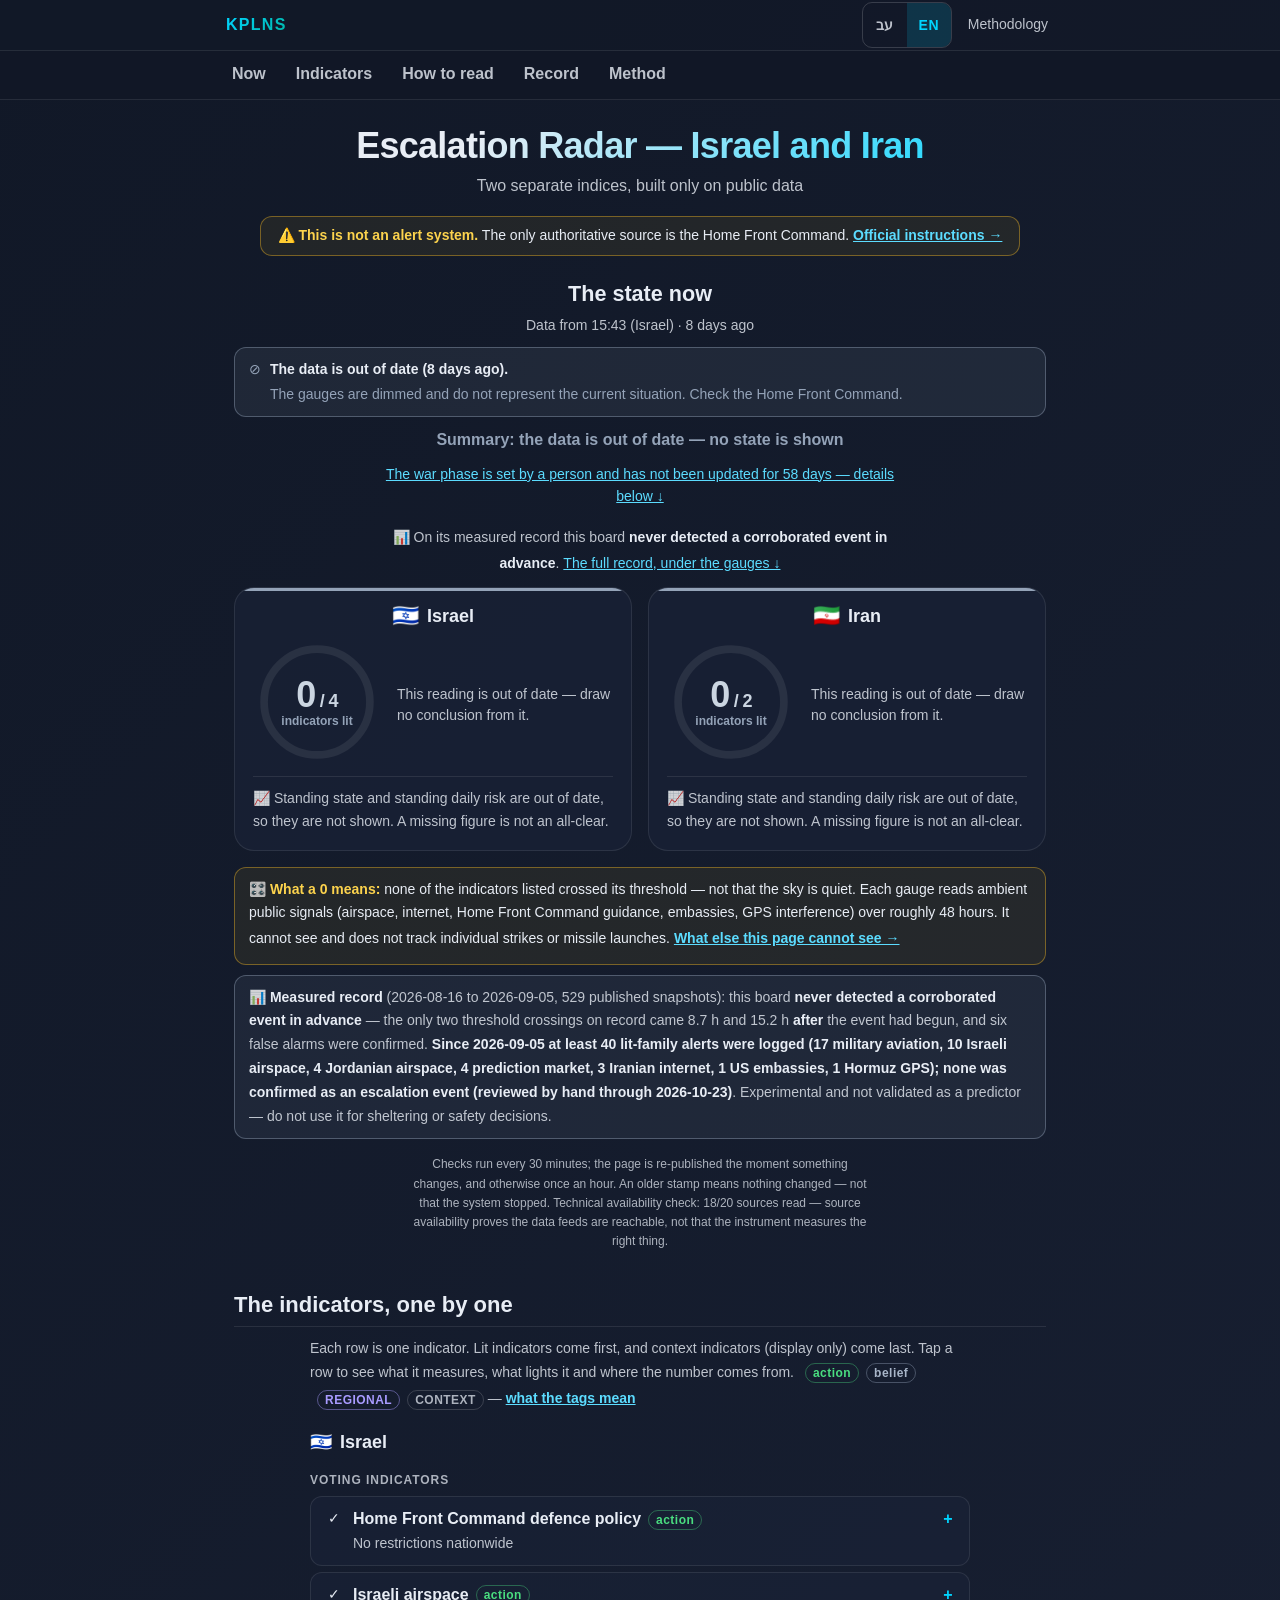
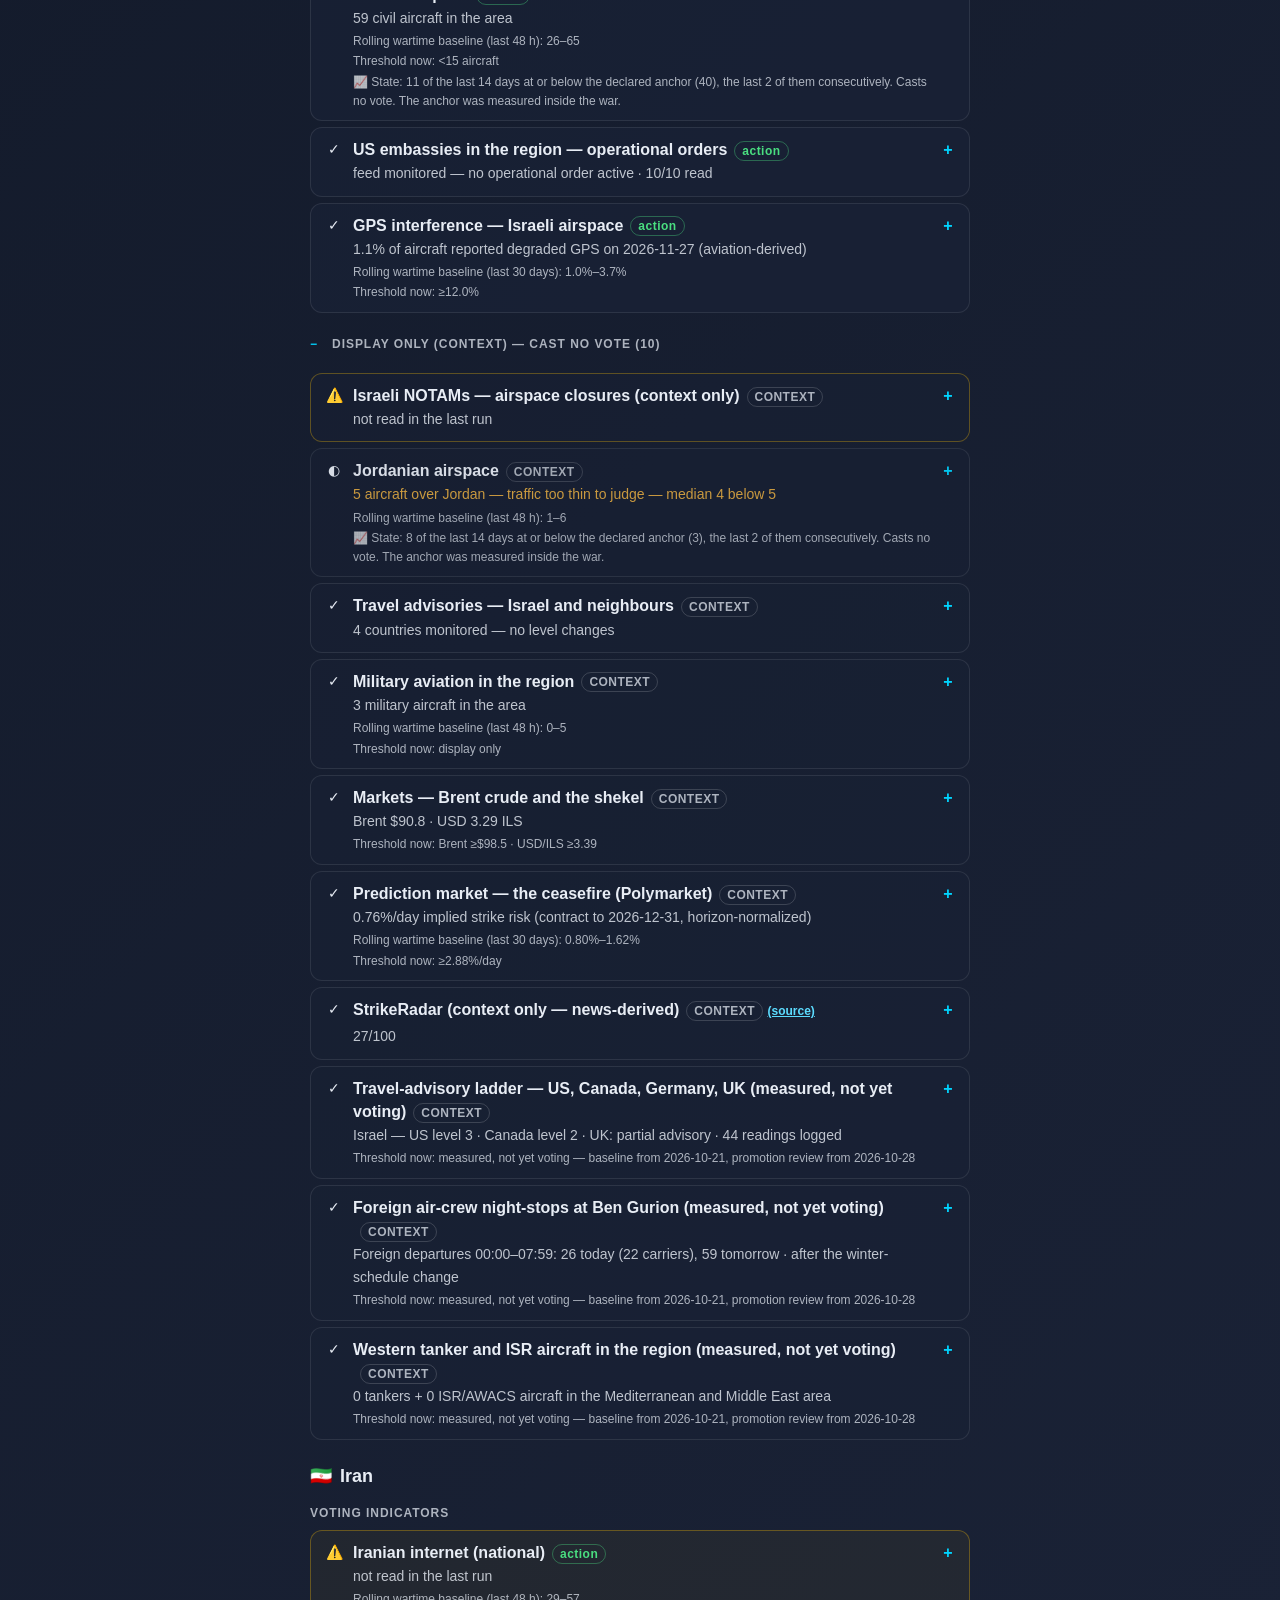
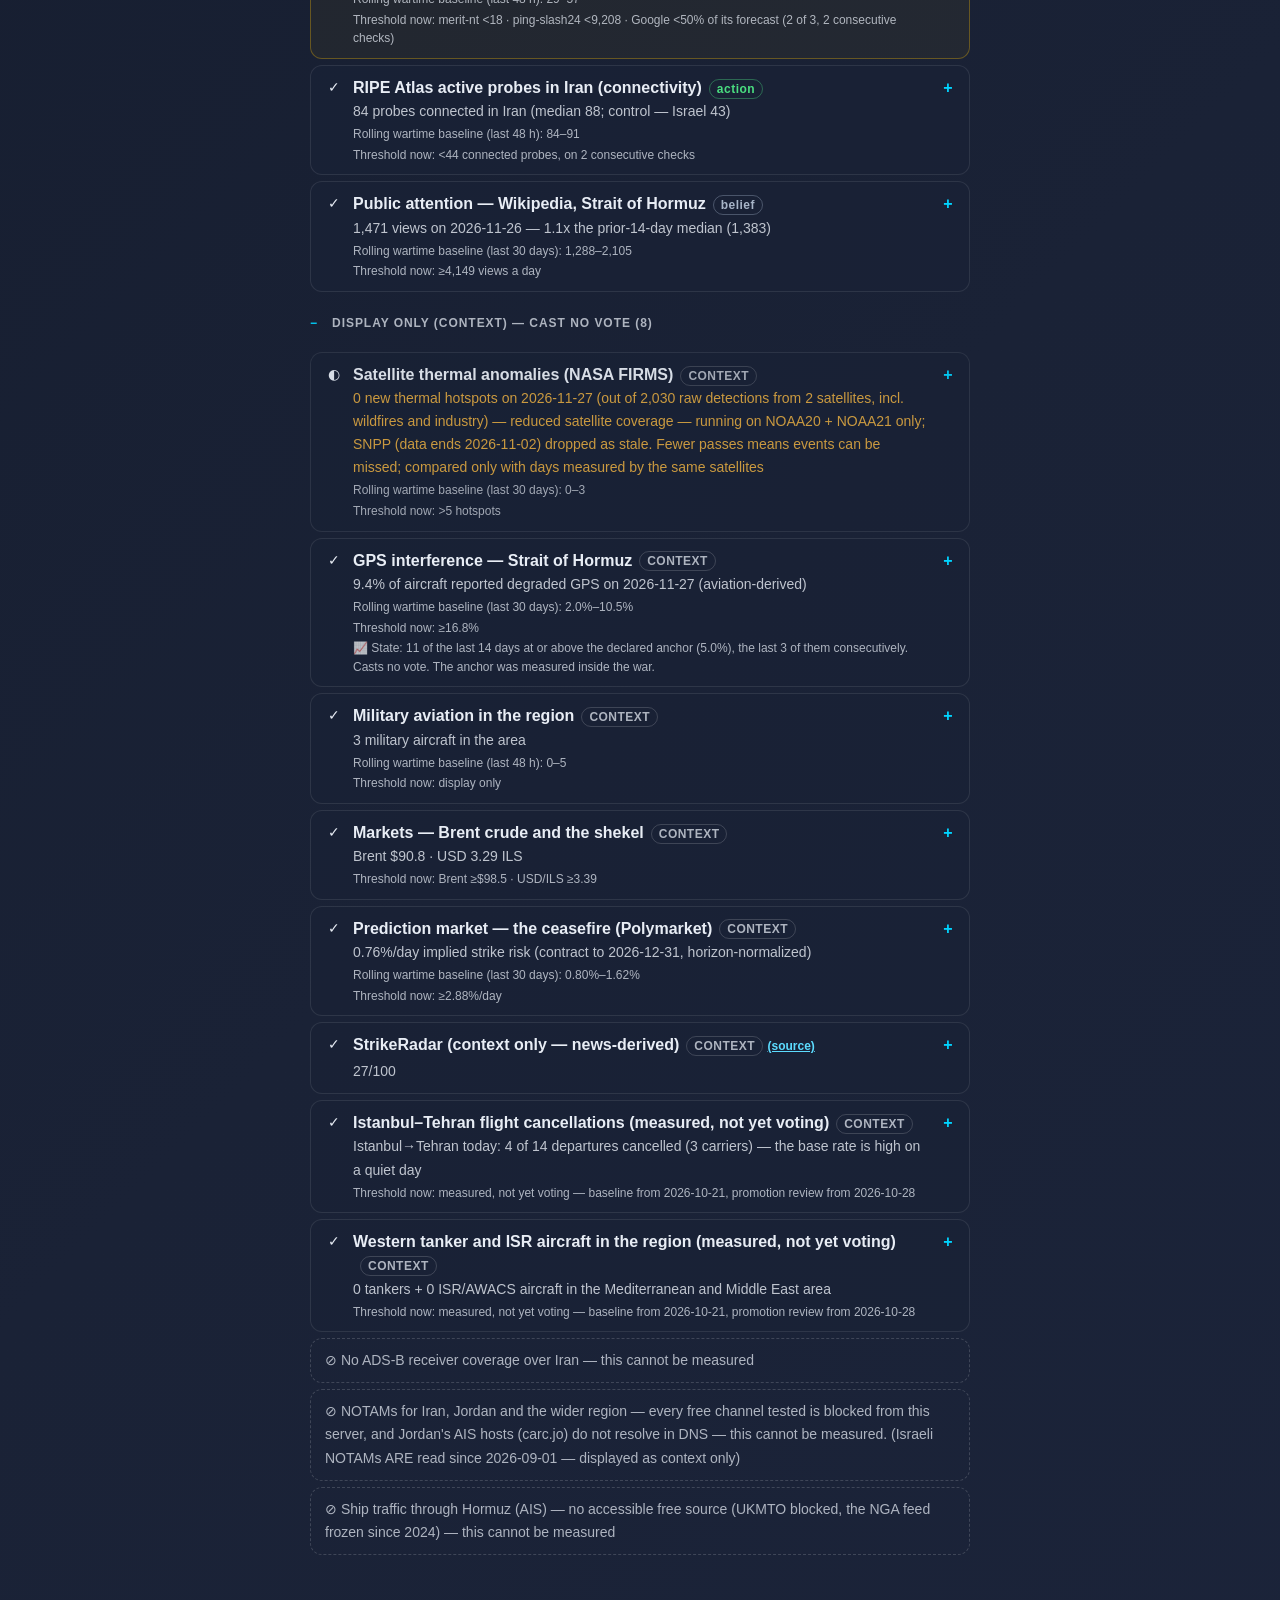
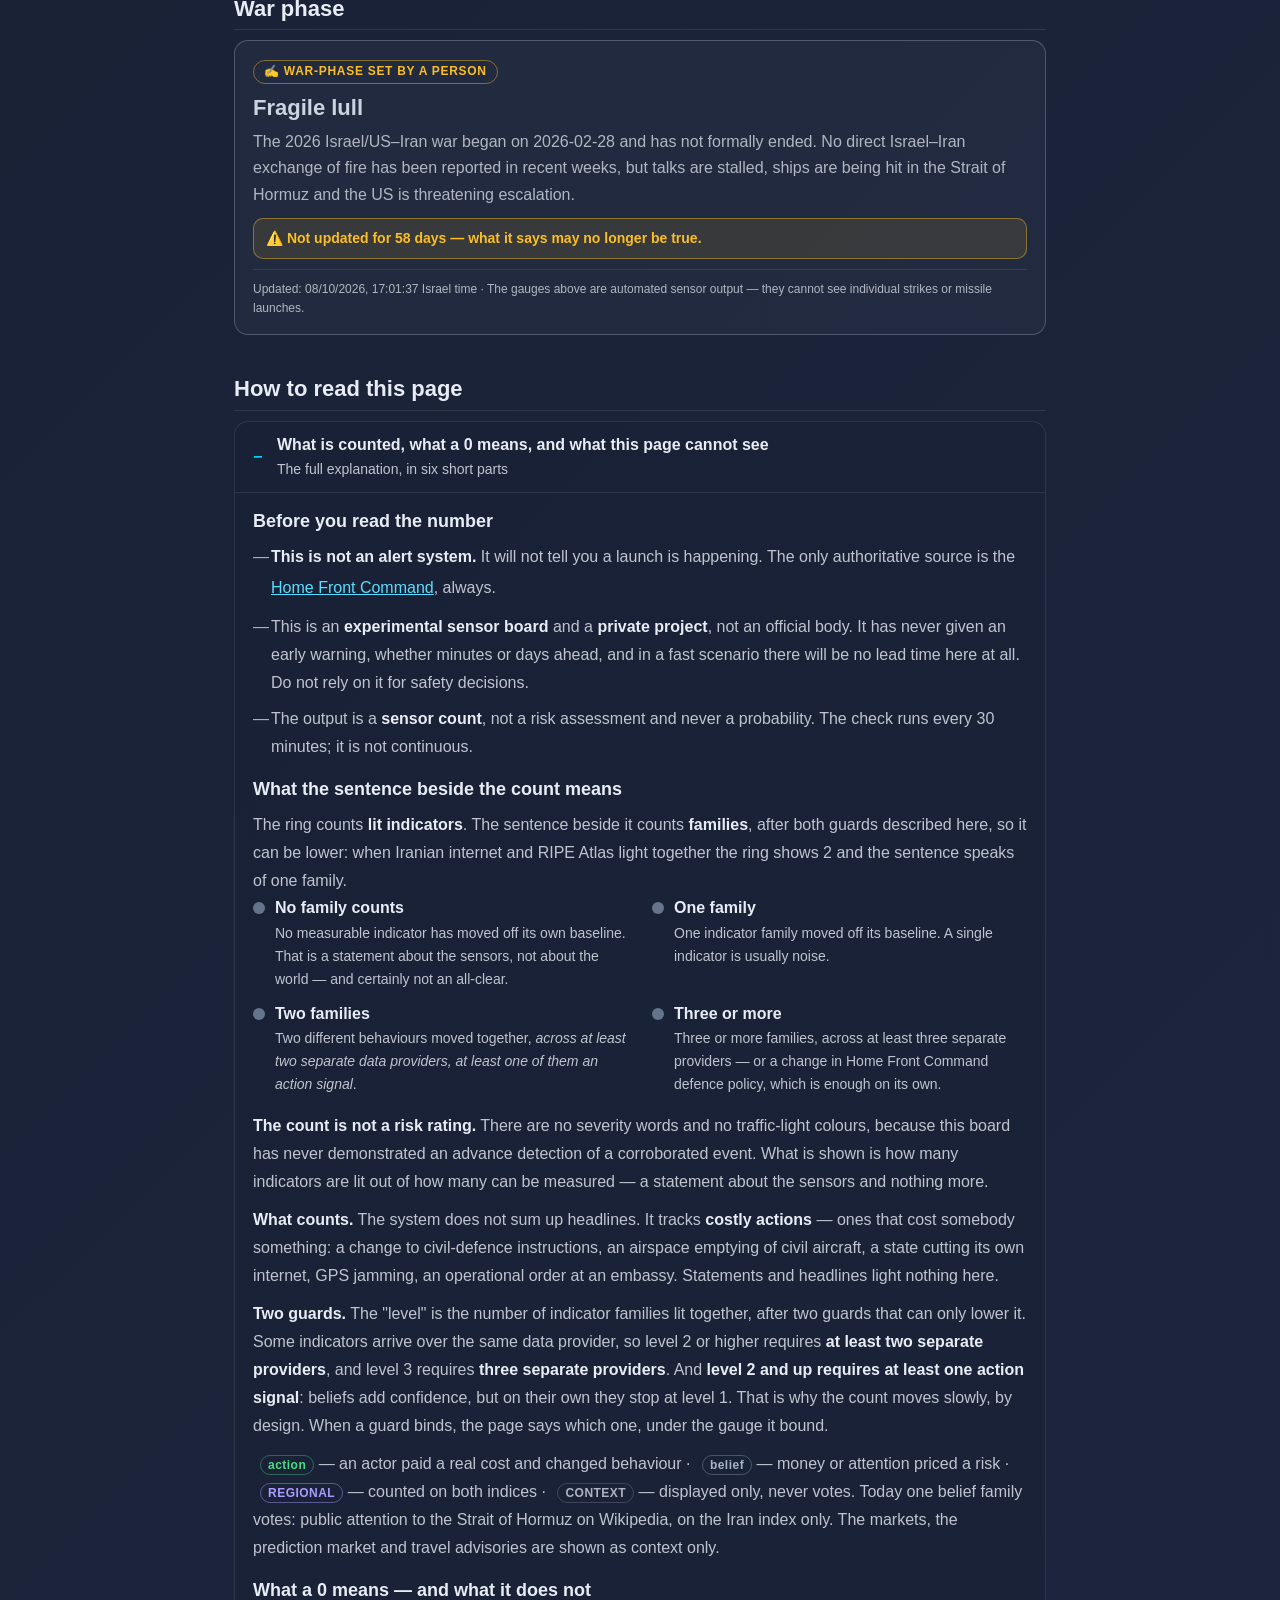
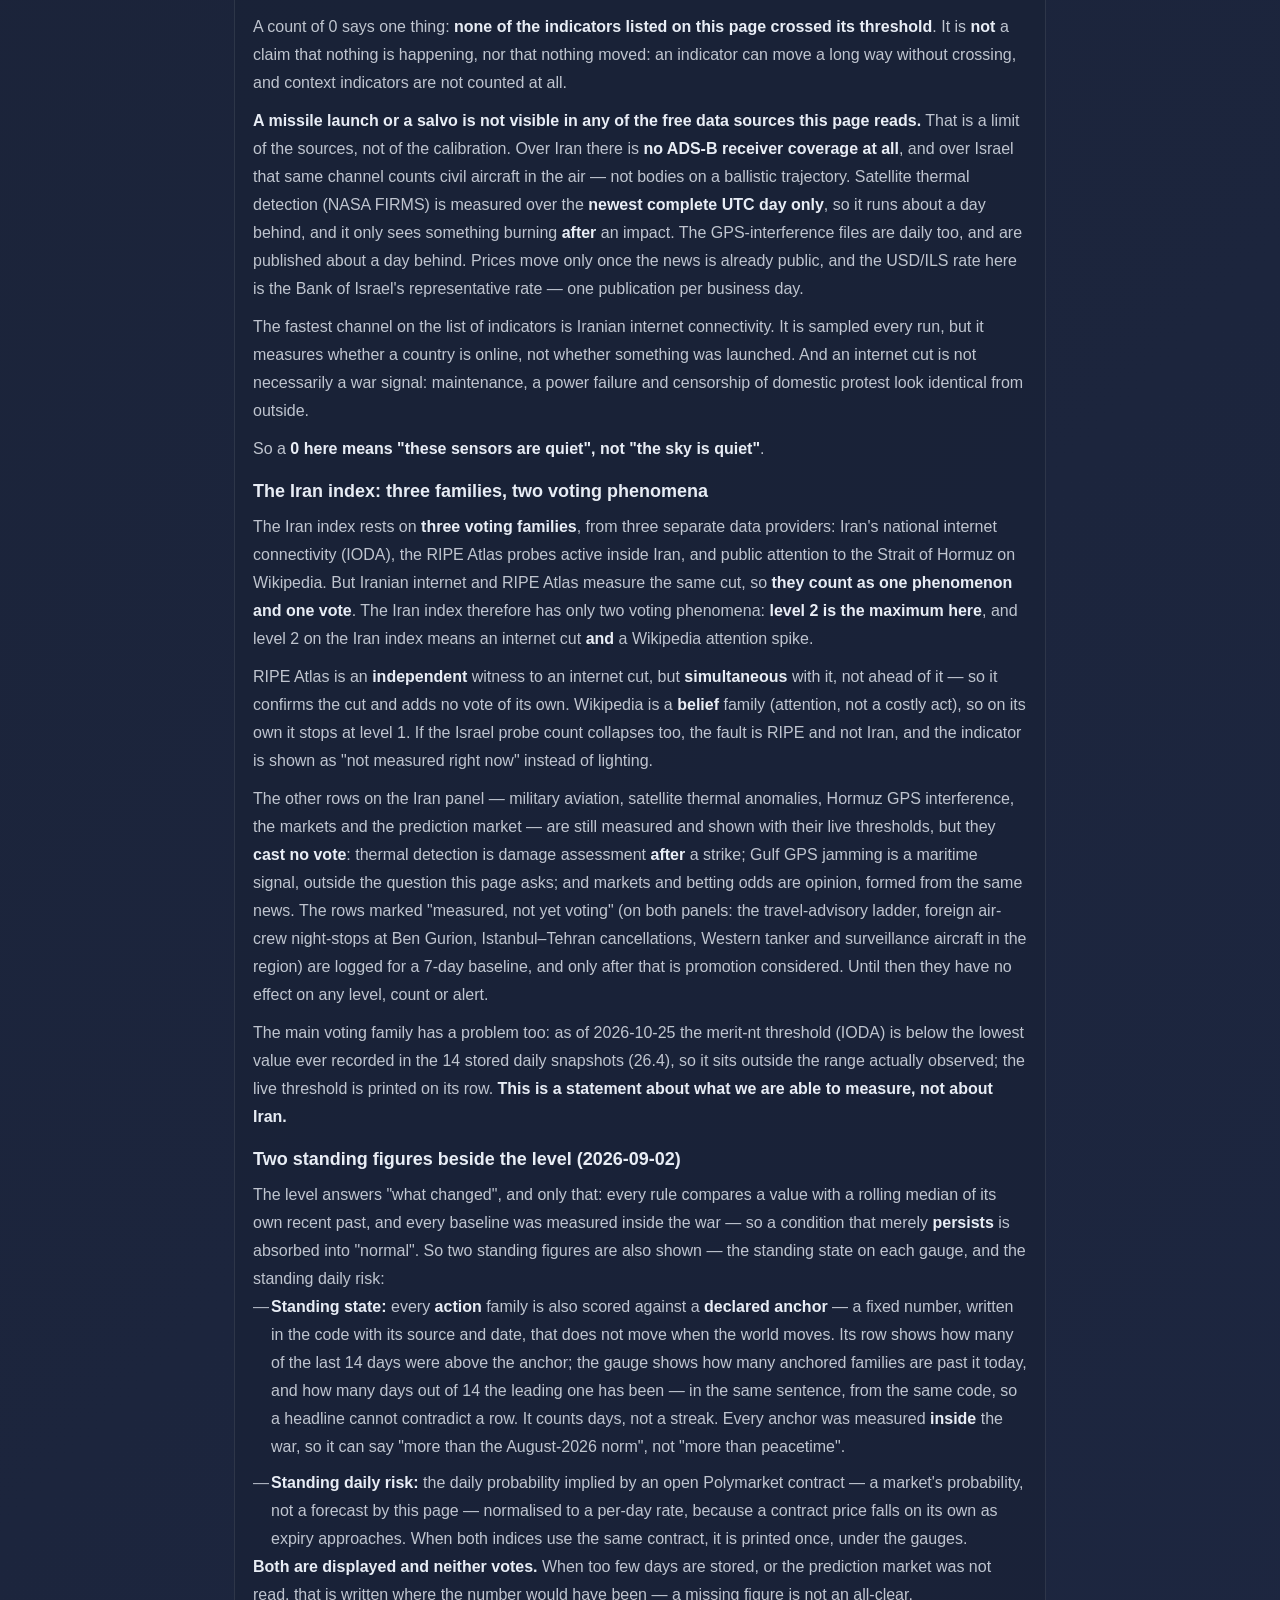
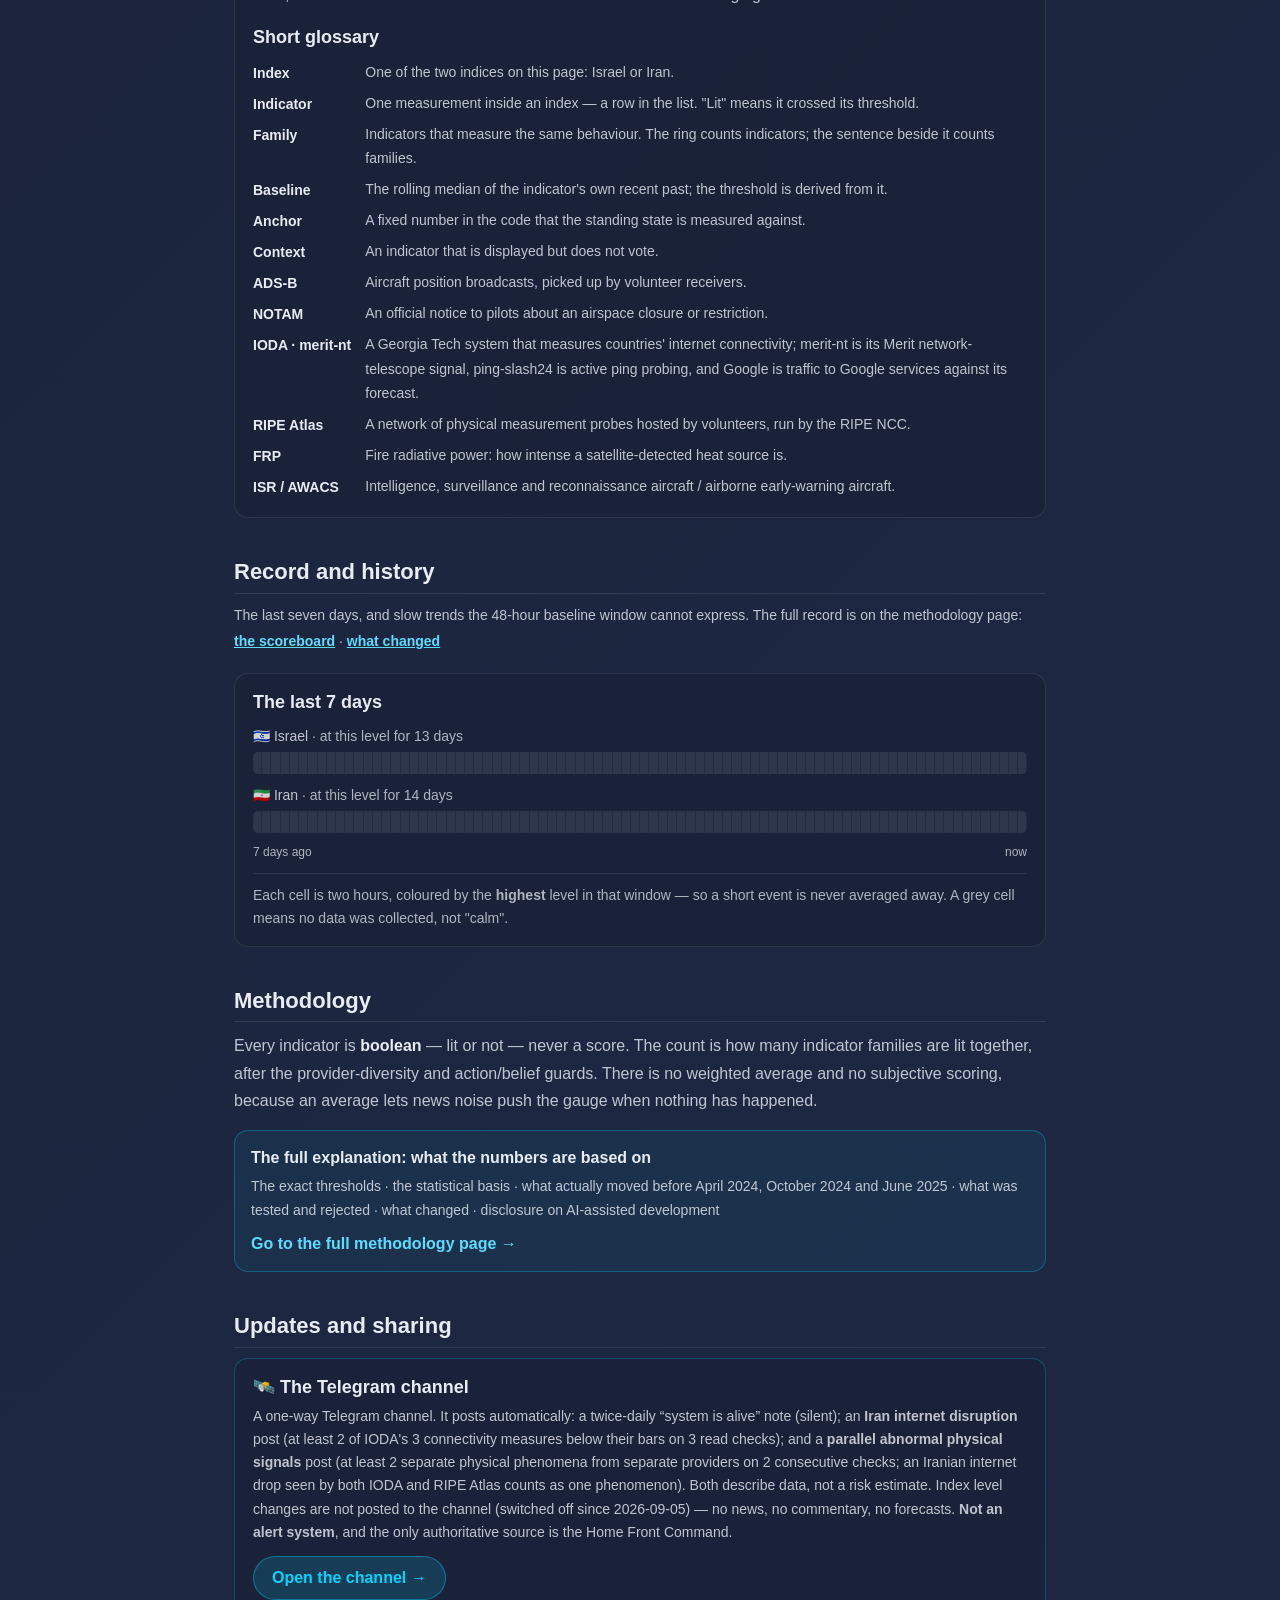
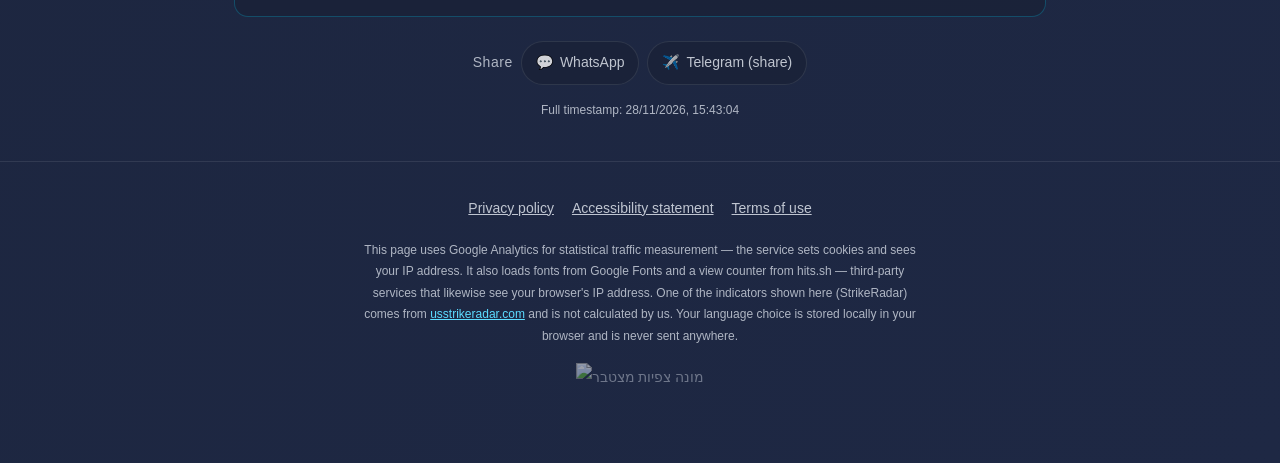
==== commit a1c8c5ca: "radar: il=0 ir=0 (change)" ====
--- a/radar/index.html
+++ b/radar/index.html
@@ -663,7 +663,7 @@
        ~/israel_escalation_monitor/publish_radar.py from the same status.json
        the script below fetches. Empty until the next publish. -->
   <!-- SNAPSHOT:START -->
-<section class="snap" id="snap" aria-label="תצלום מצב סטטי"><div data-lang="he"><section class="warphase wp-ceasefire_degrading" aria-label="מצב הלחימה (עדכון אנושי)"><div class="wp-tag">✍️ מצב הלחימה נקבע בידי אדם</div><div class="wp-title">רגיעה שברירית</div><p class="wp-note">מלחמת 2026 בין ישראל/ארה&quot;ב לאיראן נפתחה ב-28.2.2026 ולא הסתיימה רשמית. בשבועות האחרונים לא דווחו חילופי אש ישירים בין ישראל לאיראן, אך המשא ומתן תקוע, ספינות נפגעות במצר הורמוז וארה&quot;ב מאיימת בהסלמה.</p><div class="wp-stale" role="note">⚠️ לא עודכן מזה 50 ימים — ייתכן שהנאמר כאן כבר אינו נכון.</div><div class="wp-meta">עודכן: <bdi>08/10/2026&nbsp;17:01</bdi> שעון ישראל · המחוונים הם פלט חיישנים אוטומטי — הם אינם רואים תקיפות בודדות או שיגורי טילים.</div></section><p class="snap-record">📊 רקורד מדוד (16.8–5.9.2026, 529 פרסומים): הלוח לא הקדים ולו אירוע מאומת אחד. שתי חציות הסף היחידות שנרשמו הופיעו כ-9 וכ-15 שעות אחרי שהאירוע החל, ונרשמו 6 התרעות שווא מאושרות. מאז 5.9.2026 נרשמו ביומן לפחות 40 התרעות (17 תעופה צבאית, 10 מרחב אווירי ישראל, 4 מרחב אווירי ירדן, 4 שוק ניבוי, 3 אינטרנט באיראן, 1 שגרירויות ארה&quot;ב, 1 GPS הורמוז); אף אחת לא אושרה כאירוע הסלמה (נבדק ידנית עד 23.10.2026). הוא ניסיוני ולא תוקף כמנבא — אין להשתמש בו להחלטות התגוננות.</p><div class="snap-head"><b>תצלום מצב סטטי</b> — נכון ל-<bdi>28/11/2026&nbsp;15:12</bdi> שעון ישראל · 0 מתוך 5 סמנים מדידים דולקים · 3 ערוצים אינם מנוטרים כלל</div><div class="banner warn"><span aria-hidden="true">⚠️</span><div><b>3 מקורות לא נקראו בבדיקה הזו.</b> הודעות NOTAM — מרחב ישראל (הקשר בלבד) · אינטרנט באיראן (ארצי) · חיישני RIPE Atlas פעילים באיראן (קישוריות) — מדד שלא נקרא אינו יכול להידלק, ולכן הרמה עשויה להיות מוצגת נמוך מדי.</div></div><div class="banner warn"><span aria-hidden="true">⚠️</span><div><b>כיסוי מופחת במקור אחד.</b> חריגות תרמיות מלוויין (NASA FIRMS): כיסוי לוויני מופחת — פועל על NOAA20 + NOAA21 בלבד; SNPP (עד 2026-11-02) הושמט כי הנתונים שלו תקועים. פחות מעברים פירושו שאירועים עלולים לא להיקלט; ההשוואה היא רק מול ימים שנמדדו באותם לוויינים</div></div><p class="snap-sum">סיכום: לא דולק אף סמן מדיד בשני המדדים. זו אמירה על החיישנים, לא על העולם.</p><p class="snap-caveat">🎛️ המחוון קורא אותות ציבוריים סביבתיים (מרחב אווירי, אינטרנט, הנחיות פיקוד העורף, שגרירויות, שיבוש GPS) על פני כ-48 שעות. הוא אינו רואה תקיפות בודדות או שיגורי טילים, ואינו עוקב אחריהן — 0 כאן אינו אישור שהכול בסדר.</p><div class="snap-ix"><h3>🇮🇱 ישראל — 0 מתוך 4 סמנים מדידים דולקים</h3><p class="snap-mean">לא נדלק אף מדד מדיד. זו אמירה על החיישנים, לא על העולם.</p><div class="gauge-standing">📈 מצב עומד (אינו רמה): 4 משפחות מעוגנות במדד הזה צברו מספיק ימים כדי לדווח, ו-2 מהן חוצות את העוגן המוצהר שלהן ביום האחרון שנשמר. הספירה הגבוהה ביותר באוגר: מרחב אווירי ישראל · 11 מתוך 14 הימים האחרונים מתחת לעוגן המוצהר (40), 2 מהם ברצף. אינו מצביע; כל העוגנים נמדדו בתוך המלחמה.</div><div class="gauge-standing">🎲 סיכון יומי עומד: 0.80% ליום. זו הסתברות גלומה מהשוק — כסף אמיתי ב-Polymarket — ולא תחזית של הדף הזה ולא מדידת חיישן. היא נגזרת מחוזה פתוח אחד, ⁦&quot;Israel x Iran ceasefire continues through December 31?&quot;⁩, שמוכרע לפי תקיפה אווירית או טילית של צד אחד בשני: מחירו מגלם 24% לתקיפה כזו עד סוף 31.12.2026, ונותרו לו 33 ימים. המספר המתפרסם הוא הקצב היומי ולא מחיר החוזה: מחיר חוזה יורד מעצמו ככל שמועד הפקיעה מתקרב, גם כשדבר לא השתנה, ולכן רק הקצב היומי בר-השוואה משבוע לשבוע. אינו מצביע.</div><ul><li>✓ <b>מדיניות התגוננות (פיקוד העורף)</b> [פעולה] — אין הגבלות בכל הארץ</li><li>✓ <b>מרחב אווירי ישראל</b> [פעולה] — 54 מטוסים אזרחיים באזור<span class="snap-sub">קו בסיס מלחמתי נע (יומיים אחרונים): <bdi>26–66</bdi></span><span class="snap-sub">סף הדלקה כעת: <bdi>פחות מ-15 מטוסים</bdi></span><span class="snap-sub">📈 מצב: 11 מתוך 14 הימים האחרונים מתחת לעוגן המוצהר (40), 2 מהם ברצף. אינו מצביע. העוגן נמדד בתוך המלחמה.</span></li><li>◐ <b>מרחב אווירי ירדן</b> [הקשר] — 3 מטוסים מעל ירדן — תעבורה דלילה מדי לשיפוט — חציון 4 מתחת ל-5<span class="snap-sub">קו בסיס מלחמתי נע (יומיים אחרונים): <bdi>1–6</bdi></span><span class="snap-sub">📈 מצב: 8 מתוך 14 הימים האחרונים מתחת לעוגן המוצהר (3), 2 מהם ברצף. אינו מצביע. העוגן נמדד בתוך המלחמה.</span></li><li>✓ <b>אזהרות מסע — ישראל והסביבה</b> [הקשר] — 4 מדינות במעקב — ללא שינוי ברמות</li><li>✓ <b>שגרירויות ארה&quot;ב באזור — הוראות מבצעיות</b> [פעולה] — הפיד במעקב — אין הוראה מבצעית פעילה · 10/10 נקראו</li><li>✓ <b>שיבוש GPS — מרחב ישראל</b> [פעולה] — 1.1% מהמטוסים דיווחו על שיבוש GPS ב-2026-11-27 (נגזר מתעופה)<span class="snap-sub">קו בסיס מלחמתי נע (30 הימים האחרונים): <bdi>1.0%–3.7%</bdi></span><span class="snap-sub">סף הדלקה כעת: <bdi>12.0% ומעלה</bdi></span></li><li>⚠️ <b>הודעות NOTAM — מרחב ישראל (הקשר בלבד)</b> [הקשר] — לא נקרא בריצה האחרונה</li><li>✓ <b>תעופה צבאית באזור</b> [הקשר] — 3 מטוסים צבאיים באזור<span class="snap-sub">קו בסיס מלחמתי נע (יומיים אחרונים): <bdi>0–5</bdi></span><span class="snap-sub">סף הדלקה כעת: <bdi>תצוגה בלבד</bdi></span></li><li>✓ <b>שווקים — נפט ברנט ושער השקל</b> [הקשר] — ברנט $90.8 · דולר 3.29 ₪<span class="snap-sub">סף הדלקה כעת: <bdi>ברנט $98.5 ומעלה · דולר 3.39 ₪ ומעלה</bdi></span></li><li>✓ <b>שוק ניבוי — הפסקת האש (Polymarket)</b> [הקשר] — סיכון גלום לתקיפה 0.80% ליום (חוזה עד סוף 31.12.2026, מנורמל לאופק)<span class="snap-sub">קו בסיס מלחמתי נע (30 הימים האחרונים): <bdi>0.80%–1.62%</bdi></span><span class="snap-sub">סף הדלקה כעת: <bdi>2.88% ליום ומעלה</bdi></span></li><li>✓ <b>StrikeRadar (הקשר בלבד — נגזר מחדשות)</b> [הקשר] — 27/100</li><li>✓ <b>סולם אזהרות מסע — ארה&quot;ב, קנדה, גרמניה, בריטניה (נמדד, עוד לא מצביע)</b> [הקשר] — ישראל — US 3 · CA 2 · UK חלקית · נרשמו 44 קריאות<span class="snap-sub">סף הדלקה כעת: <bdi>נמדד, עוד לא מצביע — בסיס מ-21.10.2026, בדיקת קידום מ-28.10.2026</bdi></span></li><li>✓ <b>לינות צוותי אוויר זרים בנתב&quot;ג (נמדד, עוד לא מצביע)</b> [הקשר] — המראות זרות 00:00–07:59: 26 היום (22 חברות), 59 מחר · אחרי מעבר ללוח החורף<span class="snap-sub">סף הדלקה כעת: <bdi>נמדד, עוד לא מצביע — בסיס מ-21.10.2026, בדיקת קידום מ-28.10.2026</bdi></span></li><li>✓ <b>מטוסי תדלוק ומודיעין מערביים באזור (נמדד, עוד לא מצביע)</b> [הקשר] — 0 מטוסי תדלוק, אין מטוסי מודיעין/התרעה באזור<span class="snap-sub">סף הדלקה כעת: <bdi>נמדד, עוד לא מצביע — בסיס מ-21.10.2026, בדיקת קידום מ-28.10.2026</bdi></span></li></ul></div><div class="snap-ix"><h3>🇮🇷 איראן — 0 מתוך 1 סמנים מדידים דולקים</h3><p class="snap-mean">לא נדלק אף מדד מדיד. זו אמירה על החיישנים, לא על העולם.</p><div class="gauge-standing">📈 מצב עומד (אינו רמה): 4 משפחות מעוגנות במדד הזה צברו מספיק ימים כדי לדווח, ואחת מהן (שיבוש GPS — מצר הורמוז) חוצה את העוגן המוצהר שלה ביום האחרון שנשמר. הספירה הגבוהה ביותר באוגר: שיבוש GPS — מצר הורמוז · 11 מתוך 14 הימים האחרונים מעל העוגן המוצהר (5.0%), 3 מהם ברצף. אינו מצביע; כל העוגנים נמדדו בתוך המלחמה.</div><div class="gauge-standing">🎲 סיכון יומי עומד: 0.80% ליום. זו הסתברות גלומה מהשוק — כסף אמיתי ב-Polymarket — ולא תחזית של הדף הזה ולא מדידת חיישן. היא נגזרת מחוזה פתוח אחד, ⁦&quot;Israel x Iran ceasefire continues through December 31?&quot;⁩, שמוכרע לפי תקיפה אווירית או טילית של צד אחד בשני: מחירו מגלם 24% לתקיפה כזו עד סוף 31.12.2026, ונותרו לו 33 ימים. המספר המתפרסם הוא הקצב היומי ולא מחיר החוזה: מחיר חוזה יורד מעצמו ככל שמועד הפקיעה מתקרב, גם כשדבר לא השתנה, ולכן רק הקצב היומי בר-השוואה משבוע לשבוע. אינו מצביע.</div><ul><li>⚠️ <b>אינטרנט באיראן (ארצי)</b> [פעולה] — לא נקרא בריצה האחרונה<span class="snap-sub">קו בסיס מלחמתי נע (יומיים אחרונים): <bdi>29–57</bdi></span><span class="snap-sub">סף הדלקה כעת: <bdi>merit-nt פחות מ-18 · ping-slash24 פחות מ-9,208 · Google פחות מ-50% מהתחזית (2 מתוך 3, 2 בדיקות רצופות)</bdi></span></li><li>◐ <b>חריגות תרמיות מלוויין (NASA FIRMS)</b> [הקשר] — 0 מוקדים תרמיים חדשים ב-2026-11-27 (מתוך 2,030 זיהויים גולמיים מ-2 לוויינים, כולל שרפות ותעשייה) — כיסוי לוויני מופחת — פועל על NOAA20 + NOAA21 בלבד; SNPP (עד 2026-11-02) הושמט כי הנתונים שלו תקועים. פחות מעברים פירושו שאירועים עלולים לא להיקלט; ההשוואה היא רק מול ימים שנמדדו באותם לוויינים<span class="snap-sub">קו בסיס מלחמתי נע (30 הימים האחרונים): <bdi>0–3</bdi></span><span class="snap-sub">סף הדלקה כעת: <bdi>יותר מ-5 מוקדים</bdi></span></li><li>✓ <b>שיבוש GPS — מצר הורמוז</b> [הקשר] — 9.4% מהמטוסים דיווחו על שיבוש GPS ב-2026-11-27 (נגזר מתעופה)<span class="snap-sub">קו בסיס מלחמתי נע (30 הימים האחרונים): <bdi>2.0%–10.5%</bdi></span><span class="snap-sub">סף הדלקה כעת: <bdi>16.8% ומעלה</bdi></span><span class="snap-sub">📈 מצב: 11 מתוך 14 הימים האחרונים מעל העוגן המוצהר (5.0%), 3 מהם ברצף. אינו מצביע. העוגן נמדד בתוך המלחמה.</span></li><li>✓ <b>תעופה צבאית באזור</b> [הקשר] — 3 מטוסים צבאיים באזור<span class="snap-sub">קו בסיס מלחמתי נע (יומיים אחרונים): <bdi>0–5</bdi></span><span class="snap-sub">סף הדלקה כעת: <bdi>תצוגה בלבד</bdi></span></li><li>✓ <b>שווקים — נפט ברנט ושער השקל</b> [הקשר] — ברנט $90.8 · דולר 3.29 ₪<span class="snap-sub">סף הדלקה כעת: <bdi>ברנט $98.5 ומעלה · דולר 3.39 ₪ ומעלה</bdi></span></li><li>✓ <b>שוק ניבוי — הפסקת האש (Polymarket)</b> [הקשר] — סיכון גלום לתקיפה 0.80% ליום (חוזה עד סוף 31.12.2026, מנורמל לאופק)<span class="snap-sub">קו בסיס מלחמתי נע (30 הימים האחרונים): <bdi>0.80%–1.62%</bdi></span><span class="snap-sub">סף הדלקה כעת: <bdi>2.88% ליום ומעלה</bdi></span></li><li>✓ <b>StrikeRadar (הקשר בלבד — נגזר מחדשות)</b> [הקשר] — 27/100</li><li>⚠️ <b>חיישני RIPE Atlas פעילים באיראן (קישוריות)</b> [פעולה] — לא נקרא בריצה האחרונה<span class="snap-sub">קו בסיס מלחמתי נע (יומיים אחרונים): <bdi>84–91</bdi></span><span class="snap-sub">סף הדלקה כעת: <bdi>פחות מ-44 חיישנים מחוברים, ב-2 בדיקות רצופות</bdi></span></li><li>✓ <b>עניין ציבורי — ויקיפדיה, מצר הורמוז</b> [דעה] — 1,471 צפיות ב-2026-11-26 — פי 1.1 מחציון 14 הימים הקודמים (1,383)<span class="snap-sub">קו בסיס מלחמתי נע (30 הימים האחרונים): <bdi>1,288–2,105</bdi></span><span class="snap-sub">סף הדלקה כעת: <bdi>4,149 צפיות ביום ומעלה</bdi></span></li><li>✓ <b>איסטנבול–טהרן: ביטולי טיסות (נמדד, עוד לא מצביע)</b> [הקשר] — איסטנבול→טהרן היום: 4 מתוך 14 המראות בוטלו (3 חברות) — שיעור הבסיס גבוה גם ביום שקט<span class="snap-sub">סף הדלקה כעת: <bdi>נמדד, עוד לא מצביע — בסיס מ-21.10.2026, בדיקת קידום מ-28.10.2026</bdi></span></li><li>✓ <b>מטוסי תדלוק ומודיעין מערביים באזור (נמדד, עוד לא מצביע)</b> [הקשר] — 0 מטוסי תדלוק, אין מטוסי מודיעין/התרעה באזור<span class="snap-sub">סף הדלקה כעת: <bdi>נמדד, עוד לא מצביע — בסיס מ-21.10.2026, בדיקת קידום מ-28.10.2026</bdi></span></li></ul><div class="snap-sub">⊘ אין כיסוי מקלטי ADS-B מעל איראן — לא ניתן למדוד</div><div class="snap-sub">⊘ הודעות NOTAM לאיראן, לירדן ולאזור — כל הערוצים החינמיים שנבדקו חסומים מהשרת, ושרתי ה-AIS של ירדן (carc.jo) אינם נפתרים ב-DNS — לא ניתן למדוד. (NOTAM ישראליים כן נקראים מ-1.9.2026 — מוצגים כהקשר בלבד)</div><div class="snap-sub">⊘ תנועת ספינות במצר הורמוז (AIS) — אין מקור חופשי נגיש (UKMTO חסום, פיד NGA קפוא מ-2024) — לא ניתן למדוד</div></div><section class="wxcard" aria-label="☁️ מזג אוויר — הקשר בלבד"><h3 class="wx-h">☁️ מזג אוויר — הקשר בלבד</h3><p class="wx-disc"><b>מידע בלבד — לא סמן. בדיקה לאחור של 6 אירועים (2024-2026) לא מצאה קשר בין עננות לתקיפות; בהיר אינו מעיד על סיכון.</b></p><ul class="wx-rows"><li>איראן: מעונן חלקית · עננות ממוצעת 57% · בעונה זו כ-53% מהחלונות המקבילים היו מעוננים חלקית<span class="wx-pts">טהרן 22% · איספהאן 82% · נתנז/פורדו 61% · תבריז 58% · כרמנשאה 64%</span></li><li>ישראל: מעונן · עננות ממוצעת 98% · בעונה זו כ-18% מהחלונות המקבילים היו מעוננים</li></ul><div class="wx-meta">16:00-04:00 (שעון ישראל) · נקרא ב-10:13</div><div class="wx-note">תחזית עננות כוללת ל-12 השעות הקרובות (Open-Meteo), ממוצע על הנקודות. בהיר: עד 20%, חלקי: 20-70%, מעונן: מעל 70%. &quot;בעונה זו&quot; = חלק החלונות של 12 שעות שהתחילו באותה שעה ובאותה עונה (±30 יום) ב-2020-2025 (ERA5) והיו באותה קטגוריה. אינו נכנס לרמה, לספירה או להתראות.</div></section><p class="snap-note">בדיקת זמינות טכנית: 17/20 מקורות נקראו בריצה זו — זמינות מקור מעידה שהצינור עובד, לא שהמכשיר מודד את הדבר הנכון. התצלום הזה נוצר בשרת ברגע פרסום הדף. הבדיקה רצה בשרת כל 30 דקות, ועם JavaScript הדף מרענן את הנתונים מעצמו כל כ-5 דקות ובכל חזרה ללשונית. בלי JavaScript, מה שמופיע כאן הוא המצב שנמדד בחותמת שלמעלה — <b>לא</b> המצב כעת. זו אינה מערכת התרעה, והמקור המחייב היחיד הוא <a href="https://www.oref.org.il/" target="_blank" rel="noopener">פיקוד העורף</a>.</p></div><div data-lang="en" id="snap-en"></div><template id="snap-en-tpl"><section class="warphase wp-ceasefire_degrading" aria-label="War-phase status (human-entered)"><div class="wp-tag">✍️ WAR-PHASE SET BY A PERSON</div><div class="wp-title">Fragile lull</div><p class="wp-note">The 2026 Israel/US–Iran war began on 2026-02-28 and has not formally ended. No direct Israel–Iran exchange of fire has been reported in recent weeks, but talks are stalled, ships are being hit in the Strait of Hormuz and the US is threatening escalation.</p><div class="wp-stale" role="note">⚠️ Not updated for 50 days — what it says may no longer be true.</div><div class="wp-meta">Updated: <bdi>08/10/2026&nbsp;17:01</bdi> Israel time · The gauges are automated sensor output — they cannot see individual strikes or missile launches.</div></section><p class="snap-record">📊 Measured record (2026-08-16 to 2026-09-05, 529 published snapshots): this board has never detected a corroborated event in advance. The only two threshold crossings on record came 8.7 h and 15.2 h after the event had begun, and six false alarms were confirmed. Since 2026-09-05 at least 40 lit-family alerts were logged (17 military aviation, 10 Israeli airspace, 4 Jordanian airspace, 4 prediction market, 3 Iranian internet, 1 US embassies, 1 Hormuz GPS); none was confirmed as an escalation event (reviewed by hand through 2026-10-23). Experimental and not validated as a predictor — do not use it for sheltering or safety decisions.</p><div class="snap-head"><b>Static snapshot</b> — as of <bdi>28/11/2026&nbsp;15:12</bdi> Israel time · 0 of 5 measurable tripwires lit · 3 channels unmonitored</div><div class="banner warn"><span aria-hidden="true">⚠️</span><div><b>3 sources were not read in this check.</b> Israeli NOTAMs — airspace closures (context only) · Iranian internet (national) · RIPE Atlas active probes in Iran (connectivity) — an indicator that cannot be read cannot light, so the level may be under-reported.</div></div><div class="banner warn"><span aria-hidden="true">⚠️</span><div><b>Reduced coverage on one source.</b> Satellite thermal anomalies (NASA FIRMS): reduced satellite coverage — running on NOAA20 + NOAA21 only; SNPP (data ends 2026-11-02) dropped as stale. Fewer passes means events can be missed; compared only with days measured by the same satellites</div></div><p class="snap-sum">Summary: no measurable tripwire is lit on either index. That is a statement about the sensors, not about the world.</p><p class="snap-caveat">🎛️ Each gauge reads ambient public signals (airspace, internet, Home Front Command guidance, embassies, GPS interference) over roughly 48 hours. It cannot see and does not track individual strikes or missile launches — 0 here is not an all-clear.</p><div class="snap-ix"><h3>🇮🇱 Israel — 0 of 4 measurable tripwires lit</h3><p class="snap-mean">No measurable tripwire is lit. That is a statement about the sensors, not about the world.</p><div class="gauge-standing">📈 Standing state (not a level): 4 anchored families on this index have enough stored days to report, and 2 of them are past their declared anchors on the most recent stored day. Longest-running: Israeli airspace · 11 of the last 14 days at or below the declared anchor (40), the last 2 of them consecutively. Casts no vote; every anchor was measured inside the war.</div><div class="gauge-standing">🎲 Standing daily risk: 0.80%/day. This is a MARKET-IMPLIED probability — real money on Polymarket — not a forecast by this page and not a sensor reading. It comes from one open contract, &quot;Israel x Iran ceasefire continues through December 31?&quot;, which resolves on an air or missile strike by either side against the other: its price implies a 24% chance of such a strike before 2026-12-31, with 33 days left to run. The figure published is the PER-DAY rate, not the contract price: a contract price falls on its own as expiry approaches even when nothing has changed, so only the daily rate is comparable from one week to the next. Casts no vote.</div><ul><li>✓ <b>Home Front Command defence policy</b> [action] — No restrictions nationwide</li><li>✓ <b>Israeli airspace</b> [action] — 54 civil aircraft in the area<span class="snap-sub">Rolling wartime baseline (last 48 h): <bdi>26–66</bdi></span><span class="snap-sub">Threshold now: <bdi>&lt;15 aircraft</bdi></span><span class="snap-sub">📈 State: 11 of the last 14 days at or below the declared anchor (40), the last 2 of them consecutively. Casts no vote. The anchor was measured inside the war.</span></li><li>◐ <b>Jordanian airspace</b> [context] — 3 aircraft over Jordan — traffic too thin to judge — median 4 below 5<span class="snap-sub">Rolling wartime baseline (last 48 h): <bdi>1–6</bdi></span><span class="snap-sub">📈 State: 8 of the last 14 days at or below the declared anchor (3), the last 2 of them consecutively. Casts no vote. The anchor was measured inside the war.</span></li><li>✓ <b>Travel advisories — Israel and neighbours</b> [context] — 4 countries monitored — no level changes</li><li>✓ <b>US embassies in the region — operational orders</b> [action] — feed monitored — no operational order active · 10/10 read</li><li>✓ <b>GPS interference — Israeli airspace</b> [action] — 1.1% of aircraft reported degraded GPS on 2026-11-27 (aviation-derived)<span class="snap-sub">Rolling wartime baseline (last 30 days): <bdi>1.0%–3.7%</bdi></span><span class="snap-sub">Threshold now: <bdi>≥12.0%</bdi></span></li><li>⚠️ <b>Israeli NOTAMs — airspace closures (context only)</b> [context] — not read in the last run</li><li>✓ <b>Military aviation in the region</b> [context] — 3 military aircraft in the area<span class="snap-sub">Rolling wartime baseline (last 48 h): <bdi>0–5</bdi></span><span class="snap-sub">Threshold now: <bdi>display only</bdi></span></li><li>✓ <b>Markets — Brent crude and the shekel</b> [context] — Brent $90.8 · USD 3.29 ILS<span class="snap-sub">Threshold now: <bdi>Brent ≥$98.5 · USD/ILS ≥3.39</bdi></span></li><li>✓ <b>Prediction market — the ceasefire (Polymarket)</b> [context] — 0.80%/day implied strike risk (contract to 2026-12-31, horizon-normalized)<span class="snap-sub">Rolling wartime baseline (last 30 days): <bdi>0.80%–1.62%</bdi></span><span class="snap-sub">Threshold now: <bdi>≥2.88%/day</bdi></span></li><li>✓ <b>StrikeRadar (context only — news-derived)</b> [context] — 27/100</li><li>✓ <b>Travel-advisory ladder — US, Canada, Germany, UK (measured, not yet voting)</b> [context] — Israel — US level 3 · Canada level 2 · UK: partial advisory · 44 readings logged<span class="snap-sub">Threshold now: <bdi>measured, not yet voting — baseline from 2026-10-21, promotion review from 2026-10-28</bdi></span></li><li>✓ <b>Foreign air-crew night-stops at Ben Gurion (measured, not yet voting)</b> [context] — Foreign departures 00:00–07:59: 26 today (22 carriers), 59 tomorrow · after the winter-schedule change<span class="snap-sub">Threshold now: <bdi>measured, not yet voting — baseline from 2026-10-21, promotion review from 2026-10-28</bdi></span></li><li>✓ <b>Western tanker and ISR aircraft in the region (measured, not yet voting)</b> [context] — 0 tankers + 0 ISR/AWACS aircraft in the Mediterranean and Middle East area<span class="snap-sub">Threshold now: <bdi>measured, not yet voting — baseline from 2026-10-21, promotion review from 2026-10-28</bdi></span></li></ul></div><div class="snap-ix"><h3>🇮🇷 Iran — 0 of 1 measurable tripwires lit</h3><p class="snap-mean">No measurable tripwire is lit. That is a statement about the sensors, not about the world.</p><div class="gauge-standing">📈 Standing state (not a level): 4 anchored families on this index have enough stored days to report, and one of them is past its declared anchor on the most recent stored day. Longest-running: GPS interference — Strait of Hormuz · 11 of the last 14 days at or above the declared anchor (5.0%), the last 3 of them consecutively. Casts no vote; every anchor was measured inside the war.</div><div class="gauge-standing">🎲 Standing daily risk: 0.80%/day. This is a MARKET-IMPLIED probability — real money on Polymarket — not a forecast by this page and not a sensor reading. It comes from one open contract, &quot;Israel x Iran ceasefire continues through December 31?&quot;, which resolves on an air or missile strike by either side against the other: its price implies a 24% chance of such a strike before 2026-12-31, with 33 days left to run. The figure published is the PER-DAY rate, not the contract price: a contract price falls on its own as expiry approaches even when nothing has changed, so only the daily rate is comparable from one week to the next. Casts no vote.</div><ul><li>⚠️ <b>Iranian internet (national)</b> [action] — not read in the last run<span class="snap-sub">Rolling wartime baseline (last 48 h): <bdi>29–57</bdi></span><span class="snap-sub">Threshold now: <bdi>merit-nt &lt;18 · ping-slash24 &lt;9,208 · Google &lt;50% of its forecast (2 of 3, 2 consecutive checks)</bdi></span></li><li>◐ <b>Satellite thermal anomalies (NASA FIRMS)</b> [context] — 0 new thermal hotspots on 2026-11-27 (out of 2,030 raw detections from 2 satellites, incl. wildfires and industry) — reduced satellite coverage — running on NOAA20 + NOAA21 only; SNPP (data ends 2026-11-02) dropped as stale. Fewer passes means events can be missed; compared only with days measured by the same satellites<span class="snap-sub">Rolling wartime baseline (last 30 days): <bdi>0–3</bdi></span><span class="snap-sub">Threshold now: <bdi>&gt;5 hotspots</bdi></span></li><li>✓ <b>GPS interference — Strait of Hormuz</b> [context] — 9.4% of aircraft reported degraded GPS on 2026-11-27 (aviation-derived)<span class="snap-sub">Rolling wartime baseline (last 30 days): <bdi>2.0%–10.5%</bdi></span><span class="snap-sub">Threshold now: <bdi>≥16.8%</bdi></span><span class="snap-sub">📈 State: 11 of the last 14 days at or above the declared anchor (5.0%), the last 3 of them consecutively. Casts no vote. The anchor was measured inside the war.</span></li><li>✓ <b>Military aviation in the region</b> [context] — 3 military aircraft in the area<span class="snap-sub">Rolling wartime baseline (last 48 h): <bdi>0–5</bdi></span><span class="snap-sub">Threshold now: <bdi>display only</bdi></span></li><li>✓ <b>Markets — Brent crude and the shekel</b> [context] — Brent $90.8 · USD 3.29 ILS<span class="snap-sub">Threshold now: <bdi>Brent ≥$98.5 · USD/ILS ≥3.39</bdi></span></li><li>✓ <b>Prediction market — the ceasefire (Polymarket)</b> [context] — 0.80%/day implied strike risk (contract to 2026-12-31, horizon-normalized)<span class="snap-sub">Rolling wartime baseline (last 30 days): <bdi>0.80%–1.62%</bdi></span><span class="snap-sub">Threshold now: <bdi>≥2.88%/day</bdi></span></li><li>✓ <b>StrikeRadar (context only — news-derived)</b> [context] — 27/100</li><li>⚠️ <b>RIPE Atlas active probes in Iran (connectivity)</b> [action] — not read in the last run<span class="snap-sub">Rolling wartime baseline (last 48 h): <bdi>84–91</bdi></span><span class="snap-sub">Threshold now: <bdi>&lt;44 connected probes, on 2 consecutive checks</bdi></span></li><li>✓ <b>Public attention — Wikipedia, Strait of Hormuz</b> [belief] — 1,471 views on 2026-11-26 — 1.1x the prior-14-day median (1,383)<span class="snap-sub">Rolling wartime baseline (last 30 days): <bdi>1,288–2,105</bdi></span><span class="snap-sub">Threshold now: <bdi>≥4,149 views a day</bdi></span></li><li>✓ <b>Istanbul–Tehran flight cancellations (measured, not yet voting)</b> [context] — Istanbul→Tehran today: 4 of 14 departures cancelled (3 carriers) — the base rate is high on a quiet day<span class="snap-sub">Threshold now: <bdi>measured, not yet voting — baseline from 2026-10-21, promotion review from 2026-10-28</bdi></span></li><li>✓ <b>Western tanker and ISR aircraft in the region (measured, not yet voting)</b> [context] — 0 tankers + 0 ISR/AWACS aircraft in the Mediterranean and Middle East area<span class="snap-sub">Threshold now: <bdi>measured, not yet voting — baseline from 2026-10-21, promotion review from 2026-10-28</bdi></span></li></ul><div class="snap-sub">⊘ No ADS-B receiver coverage over Iran — this cannot be measured</div><div class="snap-sub">⊘ NOTAMs for Iran, Jordan and the wider region — every free channel tested is blocked from this server, and Jordan's AIS hosts (carc.jo) do not resolve in DNS — this cannot be measured. (Israeli NOTAMs ARE read since 2026-09-01 — displayed as context only)</div><div class="snap-sub">⊘ Ship traffic through Hormuz (AIS) — no accessible free source (UKMTO blocked, the NGA feed frozen since 2024) — this cannot be measured</div></div><section class="wxcard" aria-label="☁️ Weather — context only"><h3 class="wx-h">☁️ Weather — context only</h3><p class="wx-disc"><b>Information only — not an indicator. A backtest of 6 events (2024–2026) found no link between cloud cover and strikes; clear skies do not indicate risk.</b></p><ul class="wx-rows"><li>Iran: partly cloudy · mean cloud cover 57% · this season ~53% of comparable 12-hour windows were partly cloudy<span class="wx-pts">Tehran 22% · Isfahan 82% · Natanz/Fordow 61% · Tabriz 58% · Kermanshah 64%</span></li><li>Israel: cloudy · mean cloud cover 98% · this season ~18% of comparable 12-hour windows were cloudy</li></ul><div class="wx-meta">16:00–04:00 (Israel time) · read at 10:13</div><div class="wx-note">Total cloud-cover forecast for the next 12 hours (Open-Meteo), averaged over the points. Clear: up to 20%, partly: 20–70%, cloudy: above 70%. &quot;This season&quot; = the share of 12-hour windows starting at the same hour and season (±30 days) of 2020–2025 (ERA5) that fell in the same category. It does not enter the level, the counts or any alert.</div></section><p class="snap-note">Technical availability check: 17/20 sources read this run — source availability proves the plumbing works, not that the instrument measures the right thing. This snapshot was rendered on the server when the page was published. The check runs on the server every 30 minutes, and with JavaScript the page re-fetches the data by itself about every 5 minutes and whenever you return to the tab. Without JavaScript, what you see here is the state measured at the timestamp above — <b>not</b> the state now. This is not a warning system, and the only authoritative source is the <a href="https://www.oref.org.il/eng" target="_blank" rel="noopener">Home Front Command</a>.</p></template></section>
+<section class="snap" id="snap" aria-label="תצלום מצב סטטי"><div data-lang="he"><section class="warphase wp-ceasefire_degrading" aria-label="מצב הלחימה (עדכון אנושי)"><div class="wp-tag">✍️ מצב הלחימה נקבע בידי אדם</div><div class="wp-title">רגיעה שברירית</div><p class="wp-note">מלחמת 2026 בין ישראל/ארה&quot;ב לאיראן נפתחה ב-28.2.2026 ולא הסתיימה רשמית. בשבועות האחרונים לא דווחו חילופי אש ישירים בין ישראל לאיראן, אך המשא ומתן תקוע, ספינות נפגעות במצר הורמוז וארה&quot;ב מאיימת בהסלמה.</p><div class="wp-stale" role="note">⚠️ לא עודכן מזה 50 ימים — ייתכן שהנאמר כאן כבר אינו נכון.</div><div class="wp-meta">עודכן: <bdi>08/10/2026&nbsp;17:01</bdi> שעון ישראל · המחוונים הם פלט חיישנים אוטומטי — הם אינם רואים תקיפות בודדות או שיגורי טילים.</div></section><p class="snap-record">📊 רקורד מדוד (16.8–5.9.2026, 529 פרסומים): הלוח לא הקדים ולו אירוע מאומת אחד. שתי חציות הסף היחידות שנרשמו הופיעו כ-9 וכ-15 שעות אחרי שהאירוע החל, ונרשמו 6 התרעות שווא מאושרות. מאז 5.9.2026 נרשמו ביומן לפחות 40 התרעות (17 תעופה צבאית, 10 מרחב אווירי ישראל, 4 מרחב אווירי ירדן, 4 שוק ניבוי, 3 אינטרנט באיראן, 1 שגרירויות ארה&quot;ב, 1 GPS הורמוז); אף אחת לא אושרה כאירוע הסלמה (נבדק ידנית עד 23.10.2026). הוא ניסיוני ולא תוקף כמנבא — אין להשתמש בו להחלטות התגוננות.</p><div class="snap-head"><b>תצלום מצב סטטי</b> — נכון ל-<bdi>28/11/2026&nbsp;15:43</bdi> שעון ישראל · 0 מתוך 6 סמנים מדידים דולקים · 3 ערוצים אינם מנוטרים כלל</div><div class="banner warn"><span aria-hidden="true">⚠️</span><div><b>2 מקורות לא נקראו בבדיקה הזו.</b> הודעות NOTAM — מרחב ישראל (הקשר בלבד) · אינטרנט באיראן (ארצי) — מדד שלא נקרא אינו יכול להידלק, ולכן הרמה עשויה להיות מוצגת נמוך מדי.</div></div><div class="banner warn"><span aria-hidden="true">⚠️</span><div><b>כיסוי מופחת במקור אחד.</b> חריגות תרמיות מלוויין (NASA FIRMS): כיסוי לוויני מופחת — פועל על NOAA20 + NOAA21 בלבד; SNPP (עד 2026-11-02) הושמט כי הנתונים שלו תקועים. פחות מעברים פירושו שאירועים עלולים לא להיקלט; ההשוואה היא רק מול ימים שנמדדו באותם לוויינים</div></div><p class="snap-sum">סיכום: לא דולק אף סמן מדיד בשני המדדים. זו אמירה על החיישנים, לא על העולם.</p><p class="snap-caveat">🎛️ המחוון קורא אותות ציבוריים סביבתיים (מרחב אווירי, אינטרנט, הנחיות פיקוד העורף, שגרירויות, שיבוש GPS) על פני כ-48 שעות. הוא אינו רואה תקיפות בודדות או שיגורי טילים, ואינו עוקב אחריהן — 0 כאן אינו אישור שהכול בסדר.</p><div class="snap-ix"><h3>🇮🇱 ישראל — 0 מתוך 4 סמנים מדידים דולקים</h3><p class="snap-mean">לא נדלק אף מדד מדיד. זו אמירה על החיישנים, לא על העולם.</p><div class="gauge-standing">📈 מצב עומד (אינו רמה): 4 משפחות מעוגנות במדד הזה צברו מספיק ימים כדי לדווח, ו-2 מהן חוצות את העוגן המוצהר שלהן ביום האחרון שנשמר. הספירה הגבוהה ביותר באוגר: מרחב אווירי ישראל · 11 מתוך 14 הימים האחרונים מתחת לעוגן המוצהר (40), 2 מהם ברצף. אינו מצביע; כל העוגנים נמדדו בתוך המלחמה.</div><div class="gauge-standing">🎲 סיכון יומי עומד: 0.76% ליום. זו הסתברות גלומה מהשוק — כסף אמיתי ב-Polymarket — ולא תחזית של הדף הזה ולא מדידת חיישן. היא נגזרת מחוזה פתוח אחד, ⁦&quot;Israel x Iran ceasefire continues through December 31?&quot;⁩, שמוכרע לפי תקיפה אווירית או טילית של צד אחד בשני: מחירו מגלם 22% לתקיפה כזו עד סוף 31.12.2026, ונותרו לו 33 ימים. המספר המתפרסם הוא הקצב היומי ולא מחיר החוזה: מחיר חוזה יורד מעצמו ככל שמועד הפקיעה מתקרב, גם כשדבר לא השתנה, ולכן רק הקצב היומי בר-השוואה משבוע לשבוע. אינו מצביע.</div><ul><li>✓ <b>מדיניות התגוננות (פיקוד העורף)</b> [פעולה] — אין הגבלות בכל הארץ</li><li>✓ <b>מרחב אווירי ישראל</b> [פעולה] — 59 מטוסים אזרחיים באזור<span class="snap-sub">קו בסיס מלחמתי נע (יומיים אחרונים): <bdi>26–65</bdi></span><span class="snap-sub">סף הדלקה כעת: <bdi>פחות מ-15 מטוסים</bdi></span><span class="snap-sub">📈 מצב: 11 מתוך 14 הימים האחרונים מתחת לעוגן המוצהר (40), 2 מהם ברצף. אינו מצביע. העוגן נמדד בתוך המלחמה.</span></li><li>◐ <b>מרחב אווירי ירדן</b> [הקשר] — 5 מטוסים מעל ירדן — תעבורה דלילה מדי לשיפוט — חציון 4 מתחת ל-5<span class="snap-sub">קו בסיס מלחמתי נע (יומיים אחרונים): <bdi>1–6</bdi></span><span class="snap-sub">📈 מצב: 8 מתוך 14 הימים האחרונים מתחת לעוגן המוצהר (3), 2 מהם ברצף. אינו מצביע. העוגן נמדד בתוך המלחמה.</span></li><li>✓ <b>אזהרות מסע — ישראל והסביבה</b> [הקשר] — 4 מדינות במעקב — ללא שינוי ברמות</li><li>✓ <b>שגרירויות ארה&quot;ב באזור — הוראות מבצעיות</b> [פעולה] — הפיד במעקב — אין הוראה מבצעית פעילה · 10/10 נקראו</li><li>✓ <b>שיבוש GPS — מרחב ישראל</b> [פעולה] — 1.1% מהמטוסים דיווחו על שיבוש GPS ב-2026-11-27 (נגזר מתעופה)<span class="snap-sub">קו בסיס מלחמתי נע (30 הימים האחרונים): <bdi>1.0%–3.7%</bdi></span><span class="snap-sub">סף הדלקה כעת: <bdi>12.0% ומעלה</bdi></span></li><li>⚠️ <b>הודעות NOTAM — מרחב ישראל (הקשר בלבד)</b> [הקשר] — לא נקרא בריצה האחרונה</li><li>✓ <b>תעופה צבאית באזור</b> [הקשר] — 3 מטוסים צבאיים באזור<span class="snap-sub">קו בסיס מלחמתי נע (יומיים אחרונים): <bdi>0–5</bdi></span><span class="snap-sub">סף הדלקה כעת: <bdi>תצוגה בלבד</bdi></span></li><li>✓ <b>שווקים — נפט ברנט ושער השקל</b> [הקשר] — ברנט $90.8 · דולר 3.29 ₪<span class="snap-sub">סף הדלקה כעת: <bdi>ברנט $98.5 ומעלה · דולר 3.39 ₪ ומעלה</bdi></span></li><li>✓ <b>שוק ניבוי — הפסקת האש (Polymarket)</b> [הקשר] — סיכון גלום לתקיפה 0.76% ליום (חוזה עד סוף 31.12.2026, מנורמל לאופק)<span class="snap-sub">קו בסיס מלחמתי נע (30 הימים האחרונים): <bdi>0.80%–1.62%</bdi></span><span class="snap-sub">סף הדלקה כעת: <bdi>2.88% ליום ומעלה</bdi></span></li><li>✓ <b>StrikeRadar (הקשר בלבד — נגזר מחדשות)</b> [הקשר] — 27/100</li><li>✓ <b>סולם אזהרות מסע — ארה&quot;ב, קנדה, גרמניה, בריטניה (נמדד, עוד לא מצביע)</b> [הקשר] — ישראל — US 3 · CA 2 · UK חלקית · נרשמו 44 קריאות<span class="snap-sub">סף הדלקה כעת: <bdi>נמדד, עוד לא מצביע — בסיס מ-21.10.2026, בדיקת קידום מ-28.10.2026</bdi></span></li><li>✓ <b>לינות צוותי אוויר זרים בנתב&quot;ג (נמדד, עוד לא מצביע)</b> [הקשר] — המראות זרות 00:00–07:59: 26 היום (22 חברות), 59 מחר · אחרי מעבר ללוח החורף<span class="snap-sub">סף הדלקה כעת: <bdi>נמדד, עוד לא מצביע — בסיס מ-21.10.2026, בדיקת קידום מ-28.10.2026</bdi></span></li><li>✓ <b>מטוסי תדלוק ומודיעין מערביים באזור (נמדד, עוד לא מצביע)</b> [הקשר] — 0 מטוסי תדלוק, אין מטוסי מודיעין/התרעה באזור<span class="snap-sub">סף הדלקה כעת: <bdi>נמדד, עוד לא מצביע — בסיס מ-21.10.2026, בדיקת קידום מ-28.10.2026</bdi></span></li></ul></div><div class="snap-ix"><h3>🇮🇷 איראן — 0 מתוך 2 סמנים מדידים דולקים</h3><p class="snap-mean">לא נדלק אף מדד מדיד. זו אמירה על החיישנים, לא על העולם.</p><div class="gauge-standing">📈 מצב עומד (אינו רמה): 4 משפחות מעוגנות במדד הזה צברו מספיק ימים כדי לדווח, ואחת מהן (שיבוש GPS — מצר הורמוז) חוצה את העוגן המוצהר שלה ביום האחרון שנשמר. הספירה הגבוהה ביותר באוגר: שיבוש GPS — מצר הורמוז · 11 מתוך 14 הימים האחרונים מעל העוגן המוצהר (5.0%), 3 מהם ברצף. אינו מצביע; כל העוגנים נמדדו בתוך המלחמה.</div><div class="gauge-standing">🎲 סיכון יומי עומד: 0.76% ליום. זו הסתברות גלומה מהשוק — כסף אמיתי ב-Polymarket — ולא תחזית של הדף הזה ולא מדידת חיישן. היא נגזרת מחוזה פתוח אחד, ⁦&quot;Israel x Iran ceasefire continues through December 31?&quot;⁩, שמוכרע לפי תקיפה אווירית או טילית של צד אחד בשני: מחירו מגלם 22% לתקיפה כזו עד סוף 31.12.2026, ונותרו לו 33 ימים. המספר המתפרסם הוא הקצב היומי ולא מחיר החוזה: מחיר חוזה יורד מעצמו ככל שמועד הפקיעה מתקרב, גם כשדבר לא השתנה, ולכן רק הקצב היומי בר-השוואה משבוע לשבוע. אינו מצביע.</div><ul><li>⚠️ <b>אינטרנט באיראן (ארצי)</b> [פעולה] — לא נקרא בריצה האחרונה<span class="snap-sub">קו בסיס מלחמתי נע (יומיים אחרונים): <bdi>29–57</bdi></span><span class="snap-sub">סף הדלקה כעת: <bdi>merit-nt פחות מ-18 · ping-slash24 פחות מ-9,208 · Google פחות מ-50% מהתחזית (2 מתוך 3, 2 בדיקות רצופות)</bdi></span></li><li>◐ <b>חריגות תרמיות מלוויין (NASA FIRMS)</b> [הקשר] — 0 מוקדים תרמיים חדשים ב-2026-11-27 (מתוך 2,030 זיהויים גולמיים מ-2 לוויינים, כולל שרפות ותעשייה) — כיסוי לוויני מופחת — פועל על NOAA20 + NOAA21 בלבד; SNPP (עד 2026-11-02) הושמט כי הנתונים שלו תקועים. פחות מעברים פירושו שאירועים עלולים לא להיקלט; ההשוואה היא רק מול ימים שנמדדו באותם לוויינים<span class="snap-sub">קו בסיס מלחמתי נע (30 הימים האחרונים): <bdi>0–3</bdi></span><span class="snap-sub">סף הדלקה כעת: <bdi>יותר מ-5 מוקדים</bdi></span></li><li>✓ <b>שיבוש GPS — מצר הורמוז</b> [הקשר] — 9.4% מהמטוסים דיווחו על שיבוש GPS ב-2026-11-27 (נגזר מתעופה)<span class="snap-sub">קו בסיס מלחמתי נע (30 הימים האחרונים): <bdi>2.0%–10.5%</bdi></span><span class="snap-sub">סף הדלקה כעת: <bdi>16.8% ומעלה</bdi></span><span class="snap-sub">📈 מצב: 11 מתוך 14 הימים האחרונים מעל העוגן המוצהר (5.0%), 3 מהם ברצף. אינו מצביע. העוגן נמדד בתוך המלחמה.</span></li><li>✓ <b>תעופה צבאית באזור</b> [הקשר] — 3 מטוסים צבאיים באזור<span class="snap-sub">קו בסיס מלחמתי נע (יומיים אחרונים): <bdi>0–5</bdi></span><span class="snap-sub">סף הדלקה כעת: <bdi>תצוגה בלבד</bdi></span></li><li>✓ <b>שווקים — נפט ברנט ושער השקל</b> [הקשר] — ברנט $90.8 · דולר 3.29 ₪<span class="snap-sub">סף הדלקה כעת: <bdi>ברנט $98.5 ומעלה · דולר 3.39 ₪ ומעלה</bdi></span></li><li>✓ <b>שוק ניבוי — הפסקת האש (Polymarket)</b> [הקשר] — סיכון גלום לתקיפה 0.76% ליום (חוזה עד סוף 31.12.2026, מנורמל לאופק)<span class="snap-sub">קו בסיס מלחמתי נע (30 הימים האחרונים): <bdi>0.80%–1.62%</bdi></span><span class="snap-sub">סף הדלקה כעת: <bdi>2.88% ליום ומעלה</bdi></span></li><li>✓ <b>StrikeRadar (הקשר בלבד — נגזר מחדשות)</b> [הקשר] — 27/100</li><li>✓ <b>חיישני RIPE Atlas פעילים באיראן (קישוריות)</b> [פעולה] — 84 חיישנים מחוברים באיראן (חציון 88; בקרה — ישראל 43)<span class="snap-sub">קו בסיס מלחמתי נע (יומיים אחרונים): <bdi>84–91</bdi></span><span class="snap-sub">סף הדלקה כעת: <bdi>פחות מ-44 חיישנים מחוברים, ב-2 בדיקות רצופות</bdi></span></li><li>✓ <b>עניין ציבורי — ויקיפדיה, מצר הורמוז</b> [דעה] — 1,471 צפיות ב-2026-11-26 — פי 1.1 מחציון 14 הימים הקודמים (1,383)<span class="snap-sub">קו בסיס מלחמתי נע (30 הימים האחרונים): <bdi>1,288–2,105</bdi></span><span class="snap-sub">סף הדלקה כעת: <bdi>4,149 צפיות ביום ומעלה</bdi></span></li><li>✓ <b>איסטנבול–טהרן: ביטולי טיסות (נמדד, עוד לא מצביע)</b> [הקשר] — איסטנבול→טהרן היום: 4 מתוך 14 המראות בוטלו (3 חברות) — שיעור הבסיס גבוה גם ביום שקט<span class="snap-sub">סף הדלקה כעת: <bdi>נמדד, עוד לא מצביע — בסיס מ-21.10.2026, בדיקת קידום מ-28.10.2026</bdi></span></li><li>✓ <b>מטוסי תדלוק ומודיעין מערביים באזור (נמדד, עוד לא מצביע)</b> [הקשר] — 0 מטוסי תדלוק, אין מטוסי מודיעין/התרעה באזור<span class="snap-sub">סף הדלקה כעת: <bdi>נמדד, עוד לא מצביע — בסיס מ-21.10.2026, בדיקת קידום מ-28.10.2026</bdi></span></li></ul><div class="snap-sub">⊘ אין כיסוי מקלטי ADS-B מעל איראן — לא ניתן למדוד</div><div class="snap-sub">⊘ הודעות NOTAM לאיראן, לירדן ולאזור — כל הערוצים החינמיים שנבדקו חסומים מהשרת, ושרתי ה-AIS של ירדן (carc.jo) אינם נפתרים ב-DNS — לא ניתן למדוד. (NOTAM ישראליים כן נקראים מ-1.9.2026 — מוצגים כהקשר בלבד)</div><div class="snap-sub">⊘ תנועת ספינות במצר הורמוז (AIS) — אין מקור חופשי נגיש (UKMTO חסום, פיד NGA קפוא מ-2024) — לא ניתן למדוד</div></div><section class="wxcard" aria-label="☁️ מזג אוויר — הקשר בלבד"><h3 class="wx-h">☁️ מזג אוויר — הקשר בלבד</h3><p class="wx-disc"><b>מידע בלבד — לא סמן. בדיקה לאחור של 6 אירועים (2024-2026) לא מצאה קשר בין עננות לתקיפות; בהיר אינו מעיד על סיכון.</b></p><ul class="wx-rows"><li>איראן: מעונן חלקית · עננות ממוצעת 57% · בעונה זו כ-53% מהחלונות המקבילים היו מעוננים חלקית<span class="wx-pts">טהרן 22% · איספהאן 82% · נתנז/פורדו 61% · תבריז 58% · כרמנשאה 64%</span></li><li>ישראל: מעונן · עננות ממוצעת 98% · בעונה זו כ-18% מהחלונות המקבילים היו מעוננים</li></ul><div class="wx-meta">16:00-04:00 (שעון ישראל) · נקרא ב-10:13</div><div class="wx-note">תחזית עננות כוללת ל-12 השעות הקרובות (Open-Meteo), ממוצע על הנקודות. בהיר: עד 20%, חלקי: 20-70%, מעונן: מעל 70%. &quot;בעונה זו&quot; = חלק החלונות של 12 שעות שהתחילו באותה שעה ובאותה עונה (±30 יום) ב-2020-2025 (ERA5) והיו באותה קטגוריה. אינו נכנס לרמה, לספירה או להתראות.</div></section><p class="snap-note">בדיקת זמינות טכנית: 18/20 מקורות נקראו בריצה זו — זמינות מקור מעידה שהצינור עובד, לא שהמכשיר מודד את הדבר הנכון. התצלום הזה נוצר בשרת ברגע פרסום הדף. הבדיקה רצה בשרת כל 30 דקות, ועם JavaScript הדף מרענן את הנתונים מעצמו כל כ-5 דקות ובכל חזרה ללשונית. בלי JavaScript, מה שמופיע כאן הוא המצב שנמדד בחותמת שלמעלה — <b>לא</b> המצב כעת. זו אינה מערכת התרעה, והמקור המחייב היחיד הוא <a href="https://www.oref.org.il/" target="_blank" rel="noopener">פיקוד העורף</a>.</p></div><div data-lang="en" id="snap-en"></div><template id="snap-en-tpl"><section class="warphase wp-ceasefire_degrading" aria-label="War-phase status (human-entered)"><div class="wp-tag">✍️ WAR-PHASE SET BY A PERSON</div><div class="wp-title">Fragile lull</div><p class="wp-note">The 2026 Israel/US–Iran war began on 2026-02-28 and has not formally ended. No direct Israel–Iran exchange of fire has been reported in recent weeks, but talks are stalled, ships are being hit in the Strait of Hormuz and the US is threatening escalation.</p><div class="wp-stale" role="note">⚠️ Not updated for 50 days — what it says may no longer be true.</div><div class="wp-meta">Updated: <bdi>08/10/2026&nbsp;17:01</bdi> Israel time · The gauges are automated sensor output — they cannot see individual strikes or missile launches.</div></section><p class="snap-record">📊 Measured record (2026-08-16 to 2026-09-05, 529 published snapshots): this board has never detected a corroborated event in advance. The only two threshold crossings on record came 8.7 h and 15.2 h after the event had begun, and six false alarms were confirmed. Since 2026-09-05 at least 40 lit-family alerts were logged (17 military aviation, 10 Israeli airspace, 4 Jordanian airspace, 4 prediction market, 3 Iranian internet, 1 US embassies, 1 Hormuz GPS); none was confirmed as an escalation event (reviewed by hand through 2026-10-23). Experimental and not validated as a predictor — do not use it for sheltering or safety decisions.</p><div class="snap-head"><b>Static snapshot</b> — as of <bdi>28/11/2026&nbsp;15:43</bdi> Israel time · 0 of 6 measurable tripwires lit · 3 channels unmonitored</div><div class="banner warn"><span aria-hidden="true">⚠️</span><div><b>2 sources were not read in this check.</b> Israeli NOTAMs — airspace closures (context only) · Iranian internet (national) — an indicator that cannot be read cannot light, so the level may be under-reported.</div></div><div class="banner warn"><span aria-hidden="true">⚠️</span><div><b>Reduced coverage on one source.</b> Satellite thermal anomalies (NASA FIRMS): reduced satellite coverage — running on NOAA20 + NOAA21 only; SNPP (data ends 2026-11-02) dropped as stale. Fewer passes means events can be missed; compared only with days measured by the same satellites</div></div><p class="snap-sum">Summary: no measurable tripwire is lit on either index. That is a statement about the sensors, not about the world.</p><p class="snap-caveat">🎛️ Each gauge reads ambient public signals (airspace, internet, Home Front Command guidance, embassies, GPS interference) over roughly 48 hours. It cannot see and does not track individual strikes or missile launches — 0 here is not an all-clear.</p><div class="snap-ix"><h3>🇮🇱 Israel — 0 of 4 measurable tripwires lit</h3><p class="snap-mean">No measurable tripwire is lit. That is a statement about the sensors, not about the world.</p><div class="gauge-standing">📈 Standing state (not a level): 4 anchored families on this index have enough stored days to report, and 2 of them are past their declared anchors on the most recent stored day. Longest-running: Israeli airspace · 11 of the last 14 days at or below the declared anchor (40), the last 2 of them consecutively. Casts no vote; every anchor was measured inside the war.</div><div class="gauge-standing">🎲 Standing daily risk: 0.76%/day. This is a MARKET-IMPLIED probability — real money on Polymarket — not a forecast by this page and not a sensor reading. It comes from one open contract, &quot;Israel x Iran ceasefire continues through December 31?&quot;, which resolves on an air or missile strike by either side against the other: its price implies a 22% chance of such a strike before 2026-12-31, with 33 days left to run. The figure published is the PER-DAY rate, not the contract price: a contract price falls on its own as expiry approaches even when nothing has changed, so only the daily rate is comparable from one week to the next. Casts no vote.</div><ul><li>✓ <b>Home Front Command defence policy</b> [action] — No restrictions nationwide</li><li>✓ <b>Israeli airspace</b> [action] — 59 civil aircraft in the area<span class="snap-sub">Rolling wartime baseline (last 48 h): <bdi>26–65</bdi></span><span class="snap-sub">Threshold now: <bdi>&lt;15 aircraft</bdi></span><span class="snap-sub">📈 State: 11 of the last 14 days at or below the declared anchor (40), the last 2 of them consecutively. Casts no vote. The anchor was measured inside the war.</span></li><li>◐ <b>Jordanian airspace</b> [context] — 5 aircraft over Jordan — traffic too thin to judge — median 4 below 5<span class="snap-sub">Rolling wartime baseline (last 48 h): <bdi>1–6</bdi></span><span class="snap-sub">📈 State: 8 of the last 14 days at or below the declared anchor (3), the last 2 of them consecutively. Casts no vote. The anchor was measured inside the war.</span></li><li>✓ <b>Travel advisories — Israel and neighbours</b> [context] — 4 countries monitored — no level changes</li><li>✓ <b>US embassies in the region — operational orders</b> [action] — feed monitored — no operational order active · 10/10 read</li><li>✓ <b>GPS interference — Israeli airspace</b> [action] — 1.1% of aircraft reported degraded GPS on 2026-11-27 (aviation-derived)<span class="snap-sub">Rolling wartime baseline (last 30 days): <bdi>1.0%–3.7%</bdi></span><span class="snap-sub">Threshold now: <bdi>≥12.0%</bdi></span></li><li>⚠️ <b>Israeli NOTAMs — airspace closures (context only)</b> [context] — not read in the last run</li><li>✓ <b>Military aviation in the region</b> [context] — 3 military aircraft in the area<span class="snap-sub">Rolling wartime baseline (last 48 h): <bdi>0–5</bdi></span><span class="snap-sub">Threshold now: <bdi>display only</bdi></span></li><li>✓ <b>Markets — Brent crude and the shekel</b> [context] — Brent $90.8 · USD 3.29 ILS<span class="snap-sub">Threshold now: <bdi>Brent ≥$98.5 · USD/ILS ≥3.39</bdi></span></li><li>✓ <b>Prediction market — the ceasefire (Polymarket)</b> [context] — 0.76%/day implied strike risk (contract to 2026-12-31, horizon-normalized)<span class="snap-sub">Rolling wartime baseline (last 30 days): <bdi>0.80%–1.62%</bdi></span><span class="snap-sub">Threshold now: <bdi>≥2.88%/day</bdi></span></li><li>✓ <b>StrikeRadar (context only — news-derived)</b> [context] — 27/100</li><li>✓ <b>Travel-advisory ladder — US, Canada, Germany, UK (measured, not yet voting)</b> [context] — Israel — US level 3 · Canada level 2 · UK: partial advisory · 44 readings logged<span class="snap-sub">Threshold now: <bdi>measured, not yet voting — baseline from 2026-10-21, promotion review from 2026-10-28</bdi></span></li><li>✓ <b>Foreign air-crew night-stops at Ben Gurion (measured, not yet voting)</b> [context] — Foreign departures 00:00–07:59: 26 today (22 carriers), 59 tomorrow · after the winter-schedule change<span class="snap-sub">Threshold now: <bdi>measured, not yet voting — baseline from 2026-10-21, promotion review from 2026-10-28</bdi></span></li><li>✓ <b>Western tanker and ISR aircraft in the region (measured, not yet voting)</b> [context] — 0 tankers + 0 ISR/AWACS aircraft in the Mediterranean and Middle East area<span class="snap-sub">Threshold now: <bdi>measured, not yet voting — baseline from 2026-10-21, promotion review from 2026-10-28</bdi></span></li></ul></div><div class="snap-ix"><h3>🇮🇷 Iran — 0 of 2 measurable tripwires lit</h3><p class="snap-mean">No measurable tripwire is lit. That is a statement about the sensors, not about the world.</p><div class="gauge-standing">📈 Standing state (not a level): 4 anchored families on this index have enough stored days to report, and one of them is past its declared anchor on the most recent stored day. Longest-running: GPS interference — Strait of Hormuz · 11 of the last 14 days at or above the declared anchor (5.0%), the last 3 of them consecutively. Casts no vote; every anchor was measured inside the war.</div><div class="gauge-standing">🎲 Standing daily risk: 0.76%/day. This is a MARKET-IMPLIED probability — real money on Polymarket — not a forecast by this page and not a sensor reading. It comes from one open contract, &quot;Israel x Iran ceasefire continues through December 31?&quot;, which resolves on an air or missile strike by either side against the other: its price implies a 22% chance of such a strike before 2026-12-31, with 33 days left to run. The figure published is the PER-DAY rate, not the contract price: a contract price falls on its own as expiry approaches even when nothing has changed, so only the daily rate is comparable from one week to the next. Casts no vote.</div><ul><li>⚠️ <b>Iranian internet (national)</b> [action] — not read in the last run<span class="snap-sub">Rolling wartime baseline (last 48 h): <bdi>29–57</bdi></span><span class="snap-sub">Threshold now: <bdi>merit-nt &lt;18 · ping-slash24 &lt;9,208 · Google &lt;50% of its forecast (2 of 3, 2 consecutive checks)</bdi></span></li><li>◐ <b>Satellite thermal anomalies (NASA FIRMS)</b> [context] — 0 new thermal hotspots on 2026-11-27 (out of 2,030 raw detections from 2 satellites, incl. wildfires and industry) — reduced satellite coverage — running on NOAA20 + NOAA21 only; SNPP (data ends 2026-11-02) dropped as stale. Fewer passes means events can be missed; compared only with days measured by the same satellites<span class="snap-sub">Rolling wartime baseline (last 30 days): <bdi>0–3</bdi></span><span class="snap-sub">Threshold now: <bdi>&gt;5 hotspots</bdi></span></li><li>✓ <b>GPS interference — Strait of Hormuz</b> [context] — 9.4% of aircraft reported degraded GPS on 2026-11-27 (aviation-derived)<span class="snap-sub">Rolling wartime baseline (last 30 days): <bdi>2.0%–10.5%</bdi></span><span class="snap-sub">Threshold now: <bdi>≥16.8%</bdi></span><span class="snap-sub">📈 State: 11 of the last 14 days at or above the declared anchor (5.0%), the last 3 of them consecutively. Casts no vote. The anchor was measured inside the war.</span></li><li>✓ <b>Military aviation in the region</b> [context] — 3 military aircraft in the area<span class="snap-sub">Rolling wartime baseline (last 48 h): <bdi>0–5</bdi></span><span class="snap-sub">Threshold now: <bdi>display only</bdi></span></li><li>✓ <b>Markets — Brent crude and the shekel</b> [context] — Brent $90.8 · USD 3.29 ILS<span class="snap-sub">Threshold now: <bdi>Brent ≥$98.5 · USD/ILS ≥3.39</bdi></span></li><li>✓ <b>Prediction market — the ceasefire (Polymarket)</b> [context] — 0.76%/day implied strike risk (contract to 2026-12-31, horizon-normalized)<span class="snap-sub">Rolling wartime baseline (last 30 days): <bdi>0.80%–1.62%</bdi></span><span class="snap-sub">Threshold now: <bdi>≥2.88%/day</bdi></span></li><li>✓ <b>StrikeRadar (context only — news-derived)</b> [context] — 27/100</li><li>✓ <b>RIPE Atlas active probes in Iran (connectivity)</b> [action] — 84 probes connected in Iran (median 88; control — Israel 43)<span class="snap-sub">Rolling wartime baseline (last 48 h): <bdi>84–91</bdi></span><span class="snap-sub">Threshold now: <bdi>&lt;44 connected probes, on 2 consecutive checks</bdi></span></li><li>✓ <b>Public attention — Wikipedia, Strait of Hormuz</b> [belief] — 1,471 views on 2026-11-26 — 1.1x the prior-14-day median (1,383)<span class="snap-sub">Rolling wartime baseline (last 30 days): <bdi>1,288–2,105</bdi></span><span class="snap-sub">Threshold now: <bdi>≥4,149 views a day</bdi></span></li><li>✓ <b>Istanbul–Tehran flight cancellations (measured, not yet voting)</b> [context] — Istanbul→Tehran today: 4 of 14 departures cancelled (3 carriers) — the base rate is high on a quiet day<span class="snap-sub">Threshold now: <bdi>measured, not yet voting — baseline from 2026-10-21, promotion review from 2026-10-28</bdi></span></li><li>✓ <b>Western tanker and ISR aircraft in the region (measured, not yet voting)</b> [context] — 0 tankers + 0 ISR/AWACS aircraft in the Mediterranean and Middle East area<span class="snap-sub">Threshold now: <bdi>measured, not yet voting — baseline from 2026-10-21, promotion review from 2026-10-28</bdi></span></li></ul><div class="snap-sub">⊘ No ADS-B receiver coverage over Iran — this cannot be measured</div><div class="snap-sub">⊘ NOTAMs for Iran, Jordan and the wider region — every free channel tested is blocked from this server, and Jordan's AIS hosts (carc.jo) do not resolve in DNS — this cannot be measured. (Israeli NOTAMs ARE read since 2026-09-01 — displayed as context only)</div><div class="snap-sub">⊘ Ship traffic through Hormuz (AIS) — no accessible free source (UKMTO blocked, the NGA feed frozen since 2024) — this cannot be measured</div></div><section class="wxcard" aria-label="☁️ Weather — context only"><h3 class="wx-h">☁️ Weather — context only</h3><p class="wx-disc"><b>Information only — not an indicator. A backtest of 6 events (2024–2026) found no link between cloud cover and strikes; clear skies do not indicate risk.</b></p><ul class="wx-rows"><li>Iran: partly cloudy · mean cloud cover 57% · this season ~53% of comparable 12-hour windows were partly cloudy<span class="wx-pts">Tehran 22% · Isfahan 82% · Natanz/Fordow 61% · Tabriz 58% · Kermanshah 64%</span></li><li>Israel: cloudy · mean cloud cover 98% · this season ~18% of comparable 12-hour windows were cloudy</li></ul><div class="wx-meta">16:00–04:00 (Israel time) · read at 10:13</div><div class="wx-note">Total cloud-cover forecast for the next 12 hours (Open-Meteo), averaged over the points. Clear: up to 20%, partly: 20–70%, cloudy: above 70%. &quot;This season&quot; = the share of 12-hour windows starting at the same hour and season (±30 days) of 2020–2025 (ERA5) that fell in the same category. It does not enter the level, the counts or any alert.</div></section><p class="snap-note">Technical availability check: 18/20 sources read this run — source availability proves the plumbing works, not that the instrument measures the right thing. This snapshot was rendered on the server when the page was published. The check runs on the server every 30 minutes, and with JavaScript the page re-fetches the data by itself about every 5 minutes and whenever you return to the tab. Without JavaScript, what you see here is the state measured at the timestamp above — <b>not</b> the state now. This is not a warning system, and the only authoritative source is the <a href="https://www.oref.org.il/eng" target="_blank" rel="noopener">Home Front Command</a>.</p></template></section>
   <!-- SNAPSHOT:END -->
 
     <div class="fresh" id="fresh"></div>
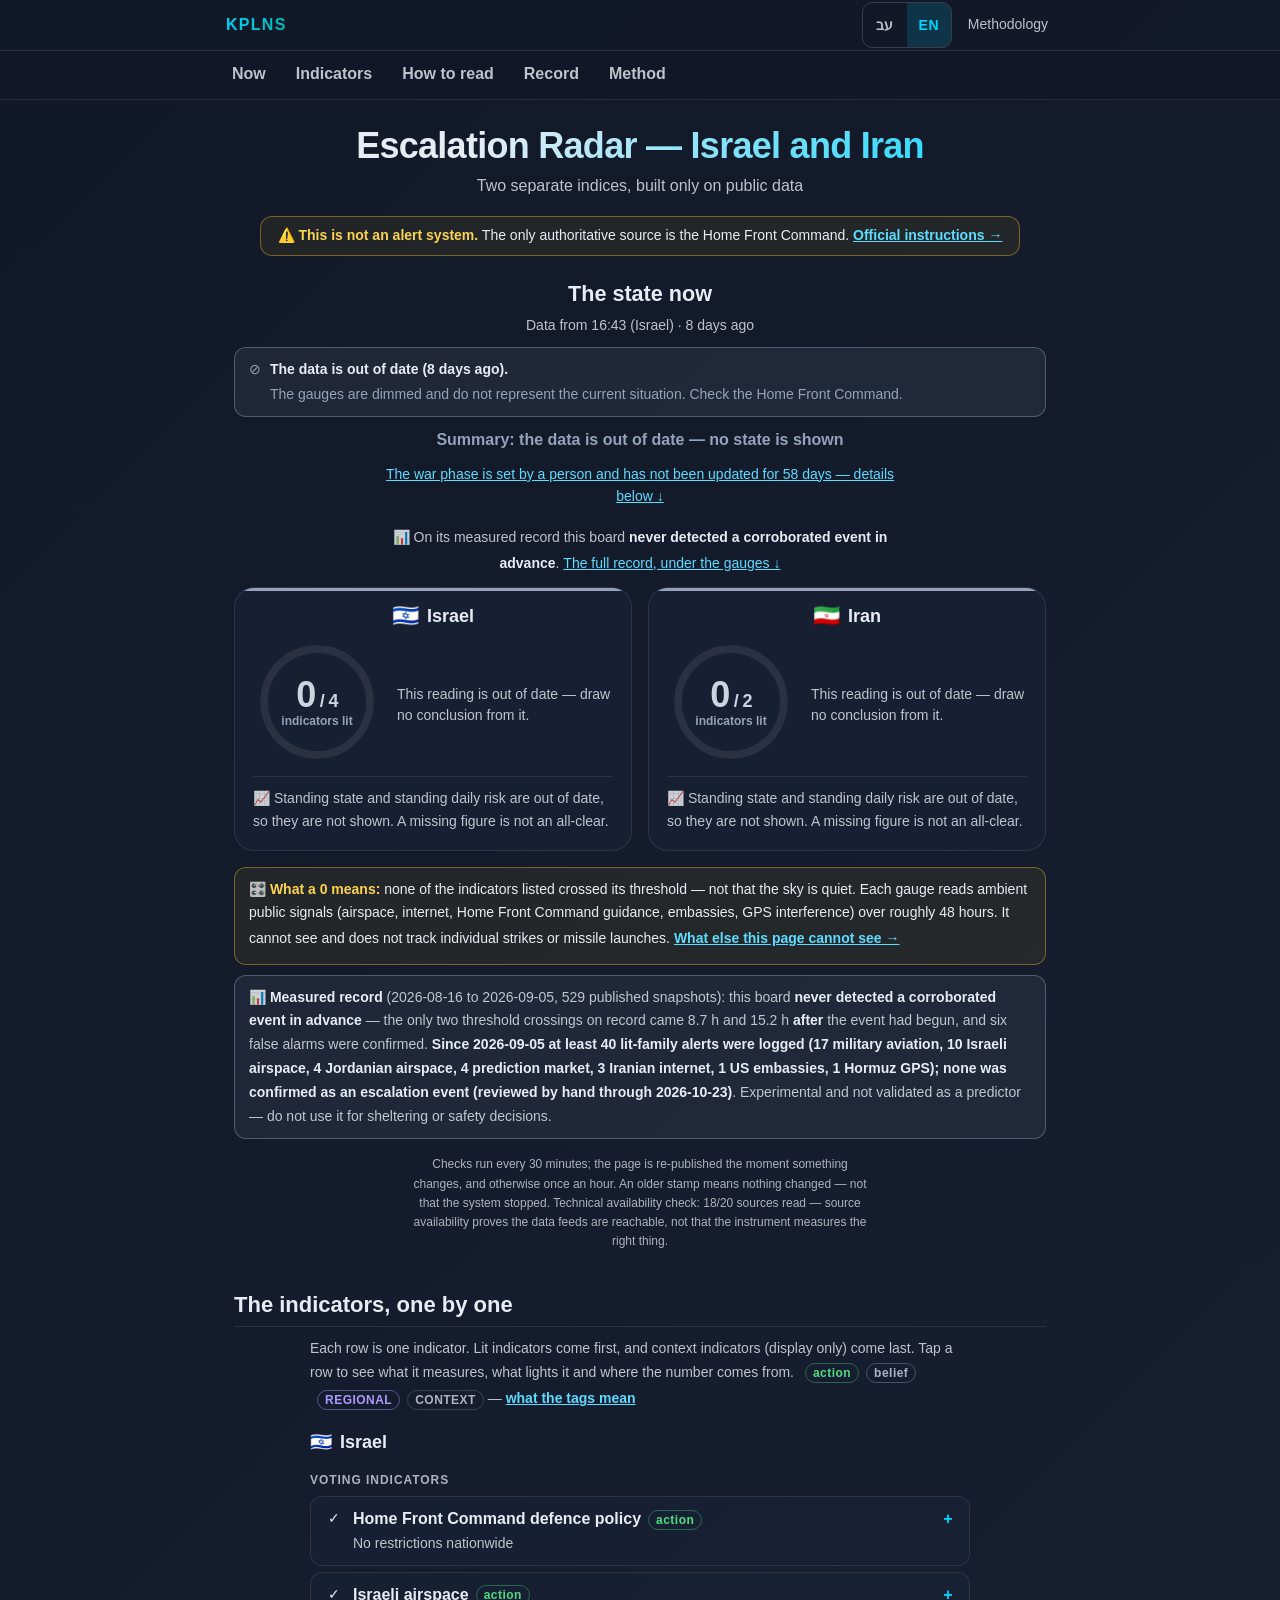
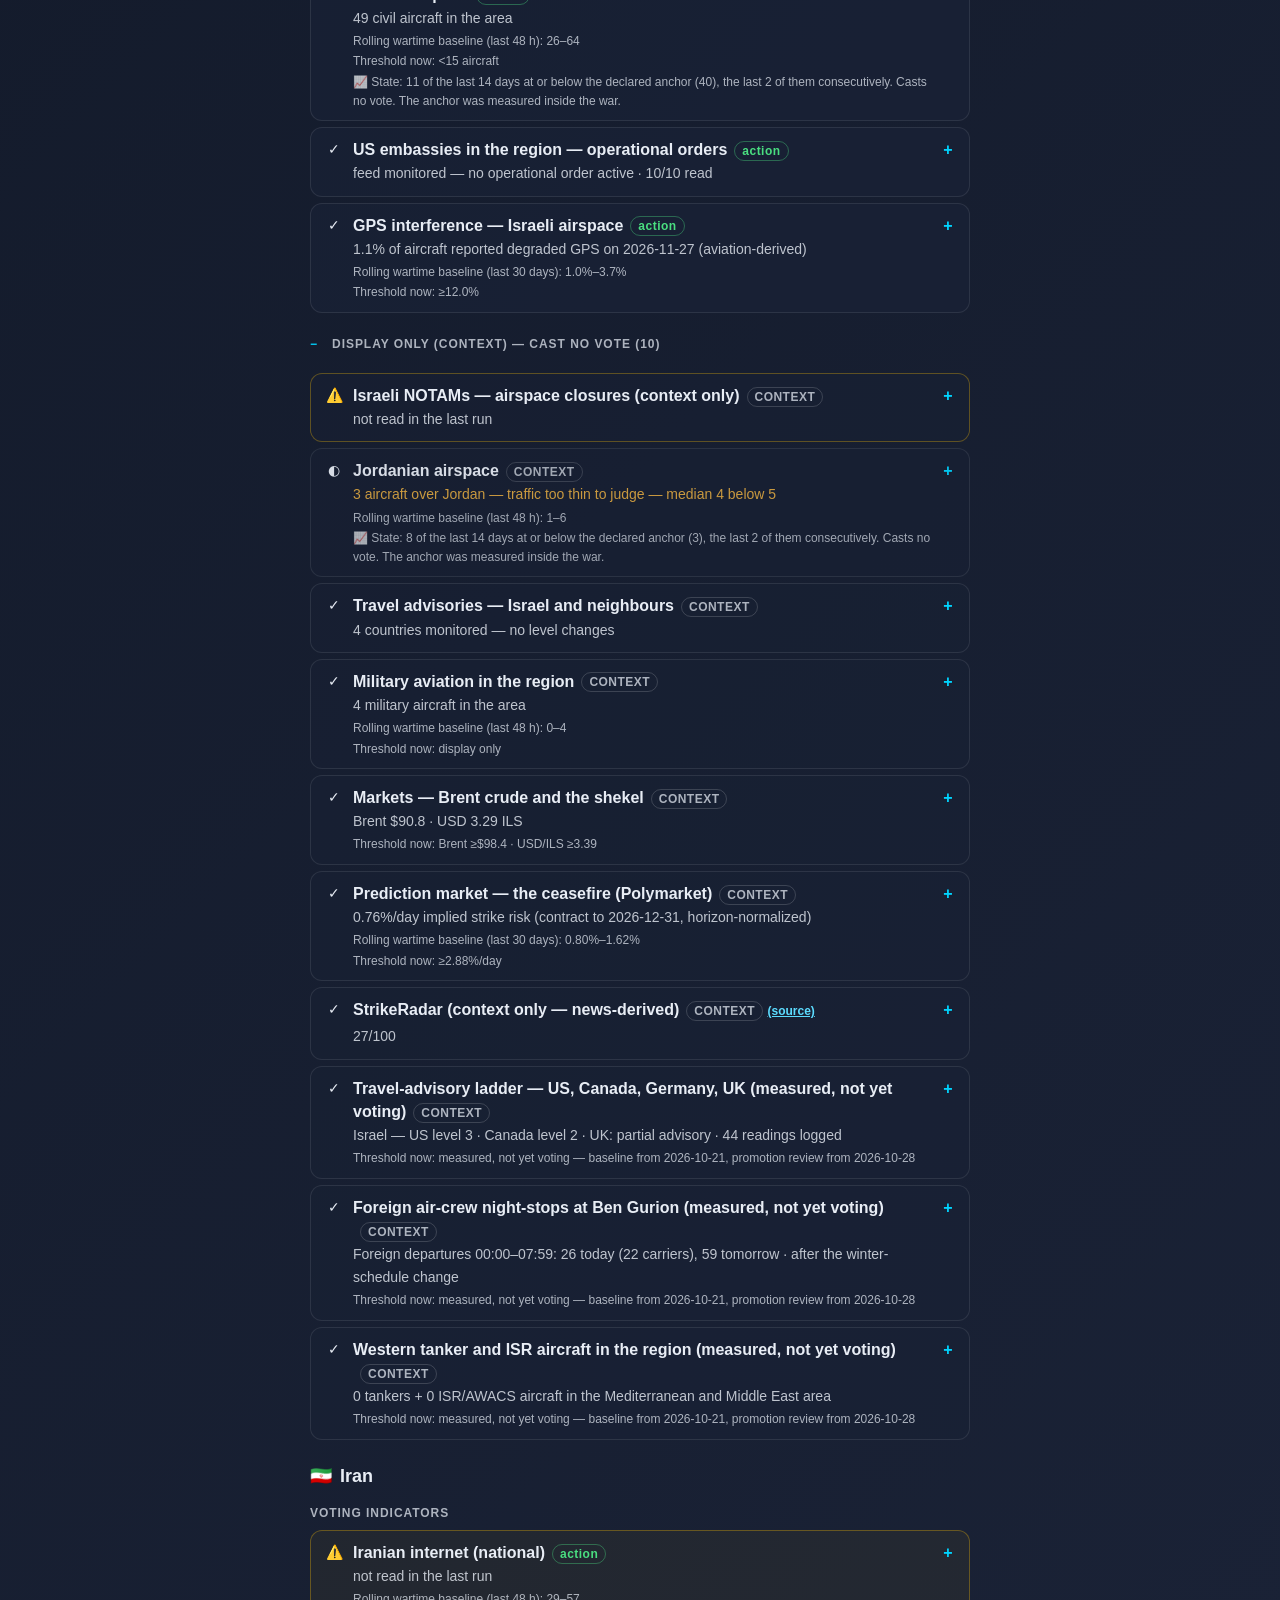
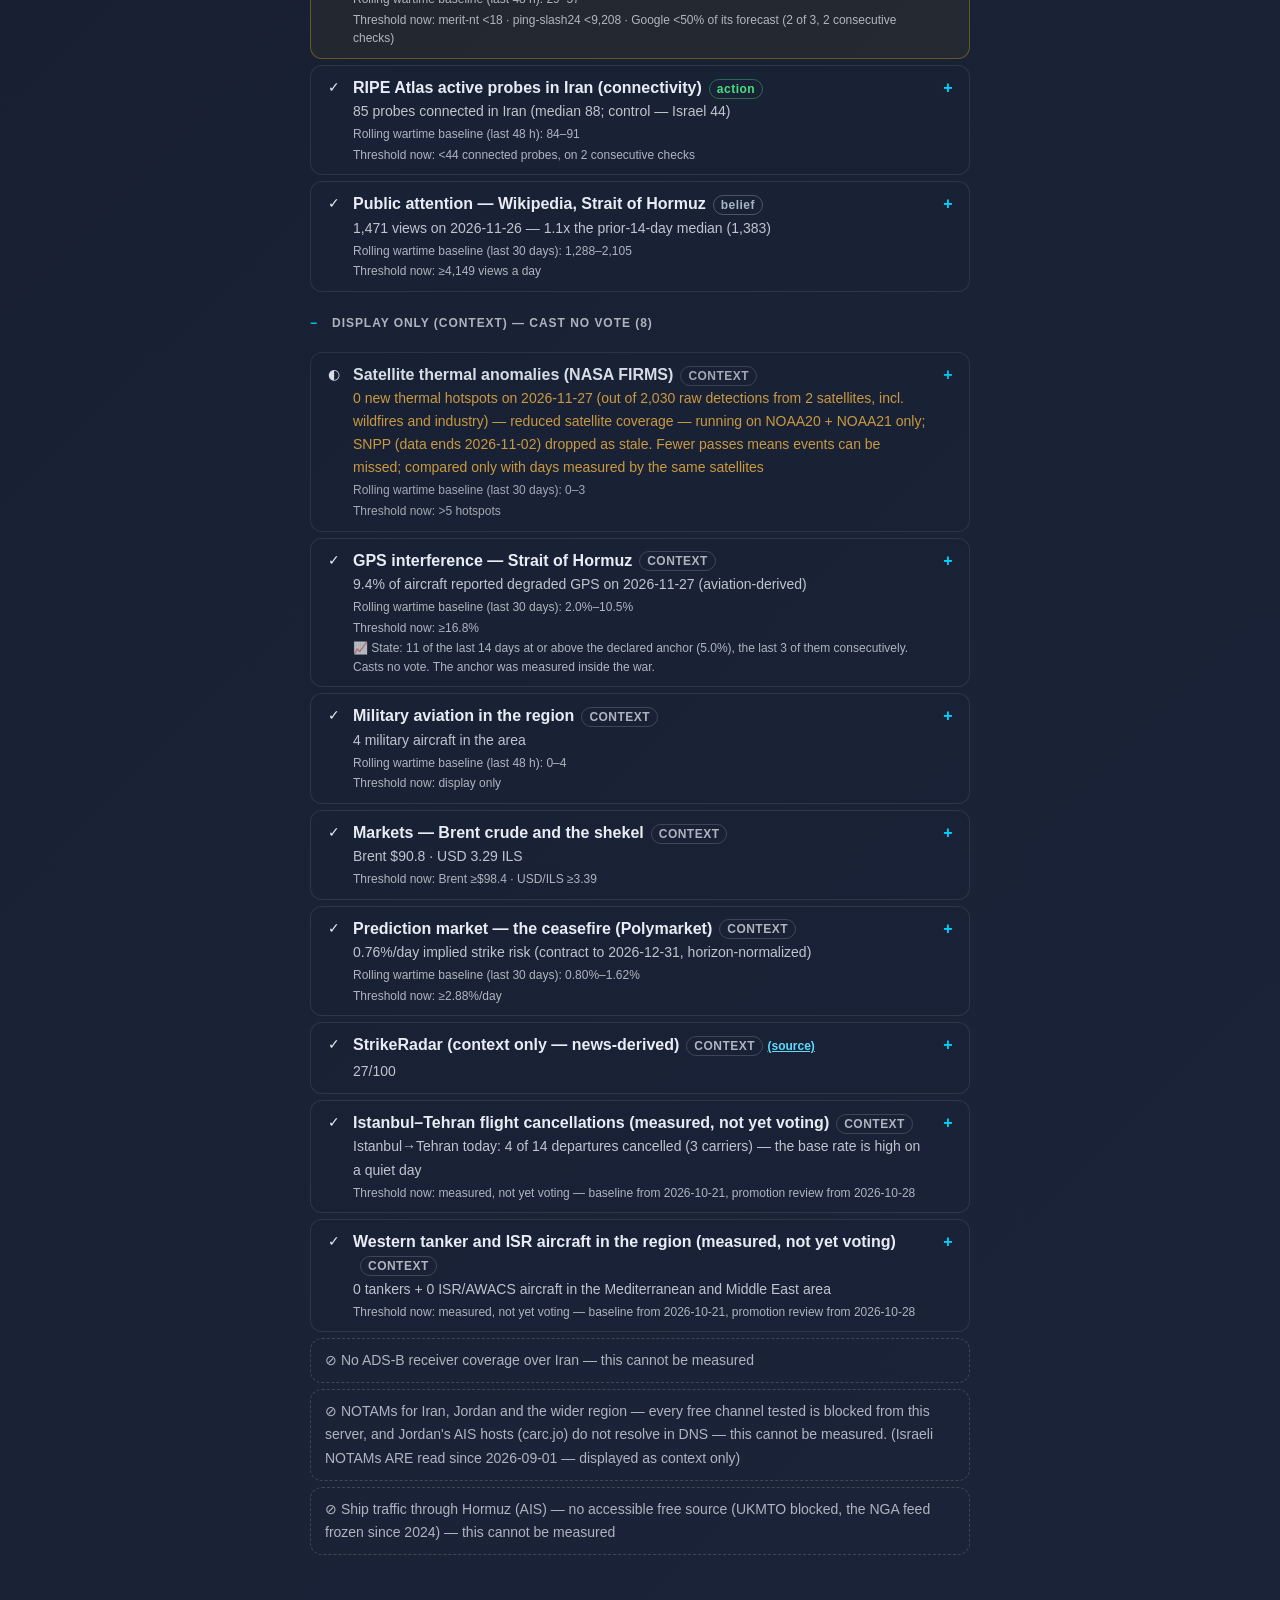
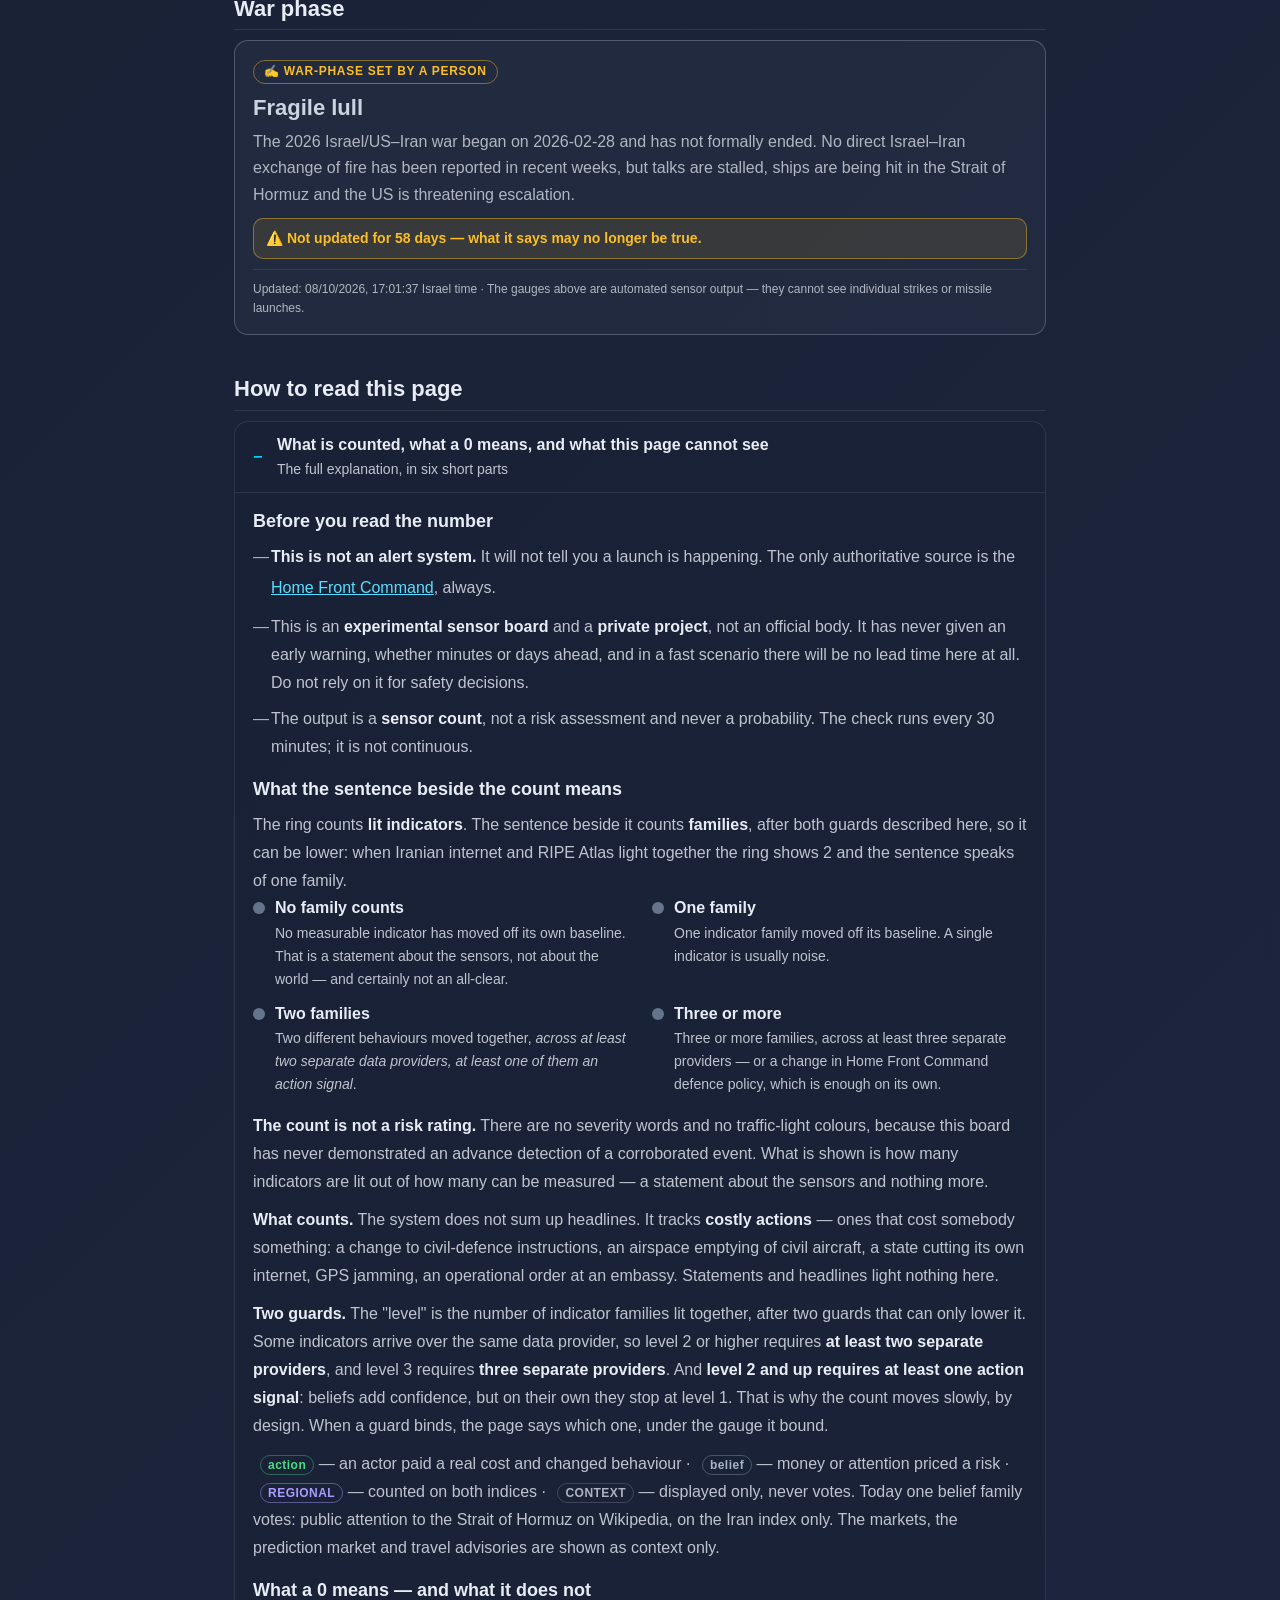
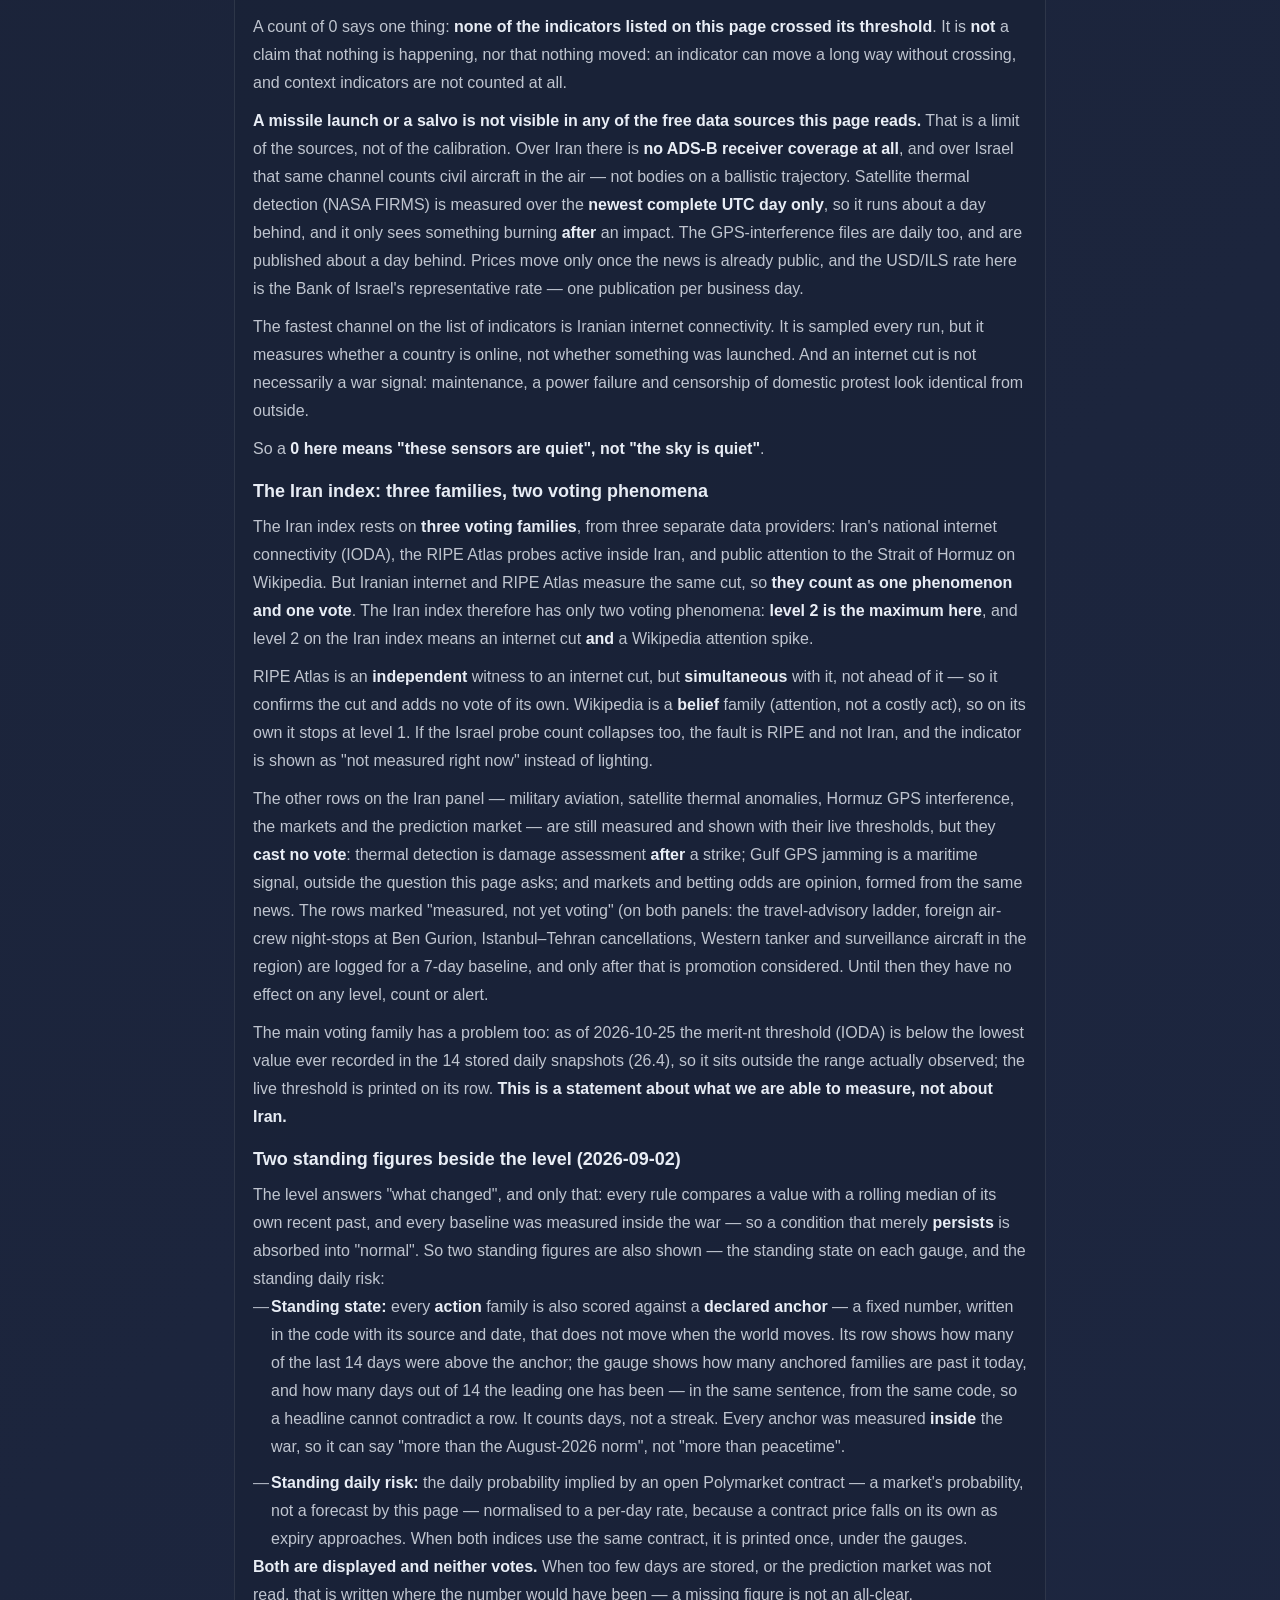
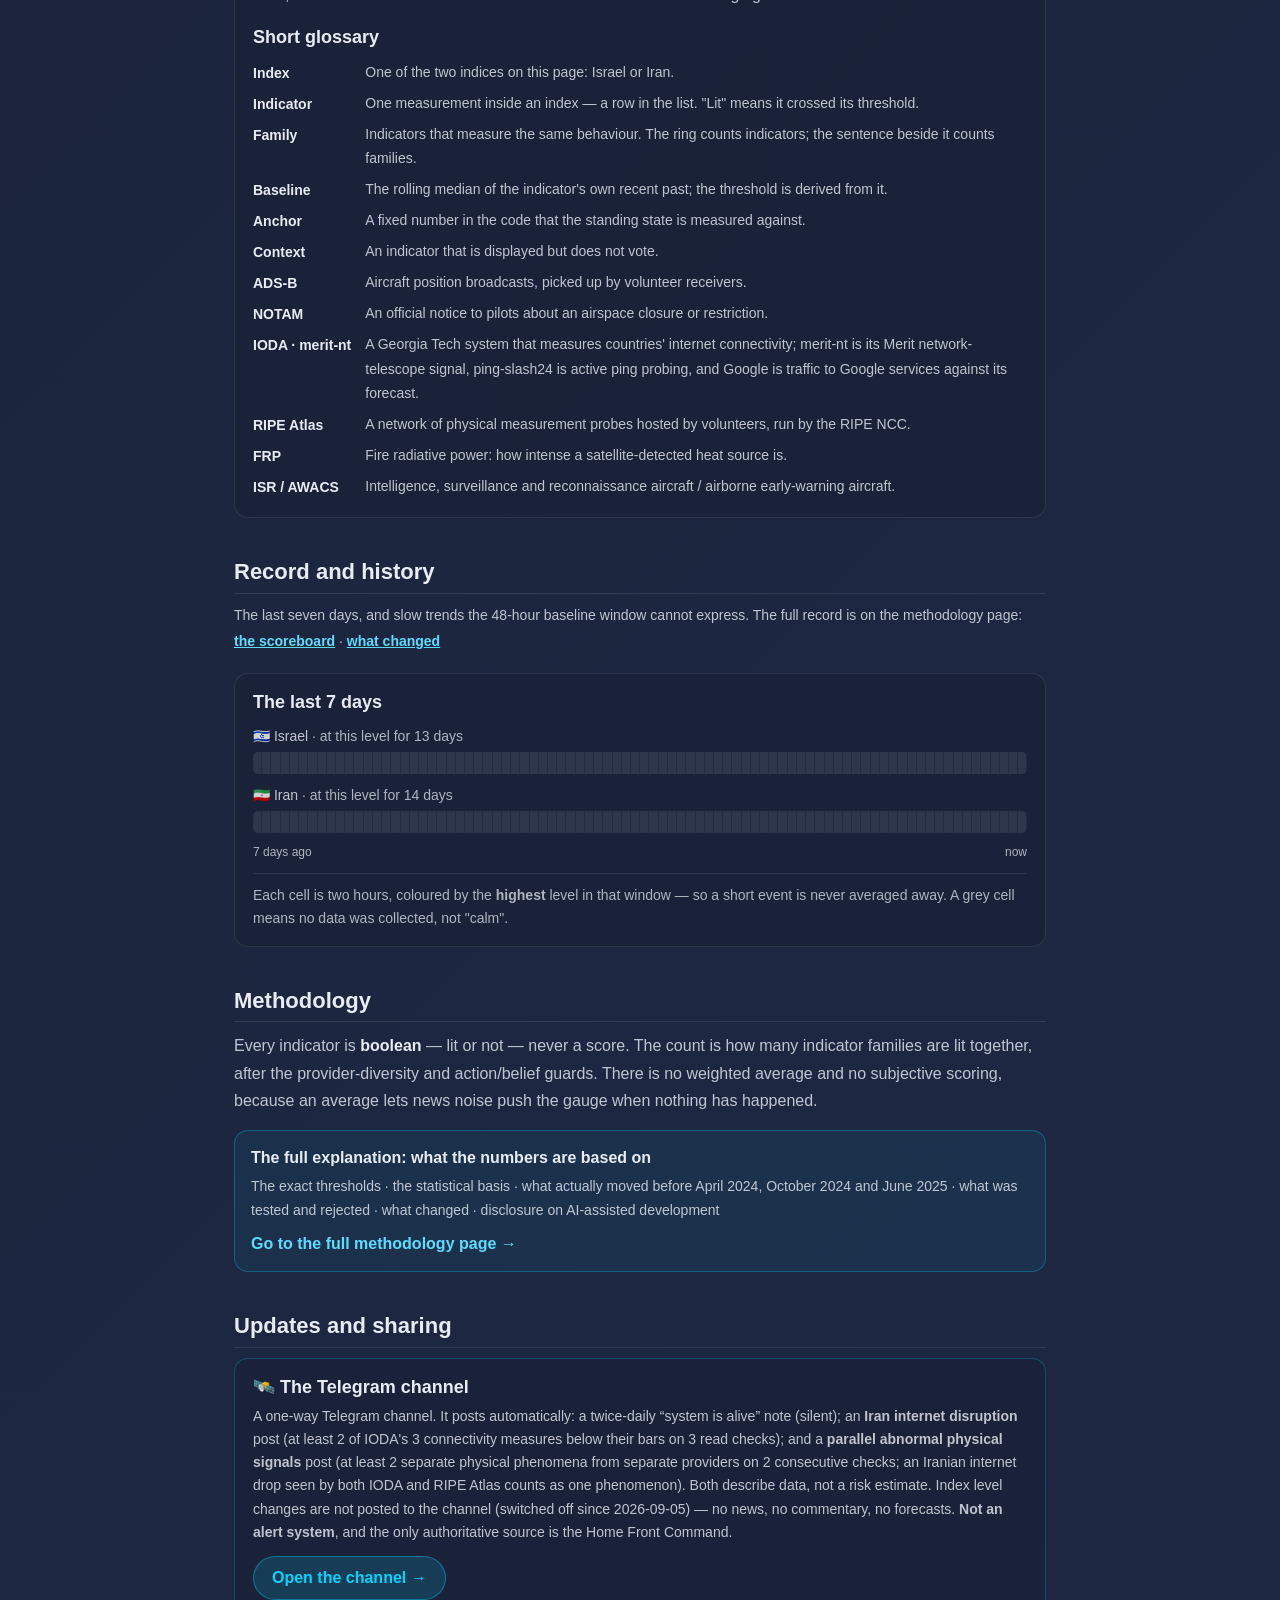
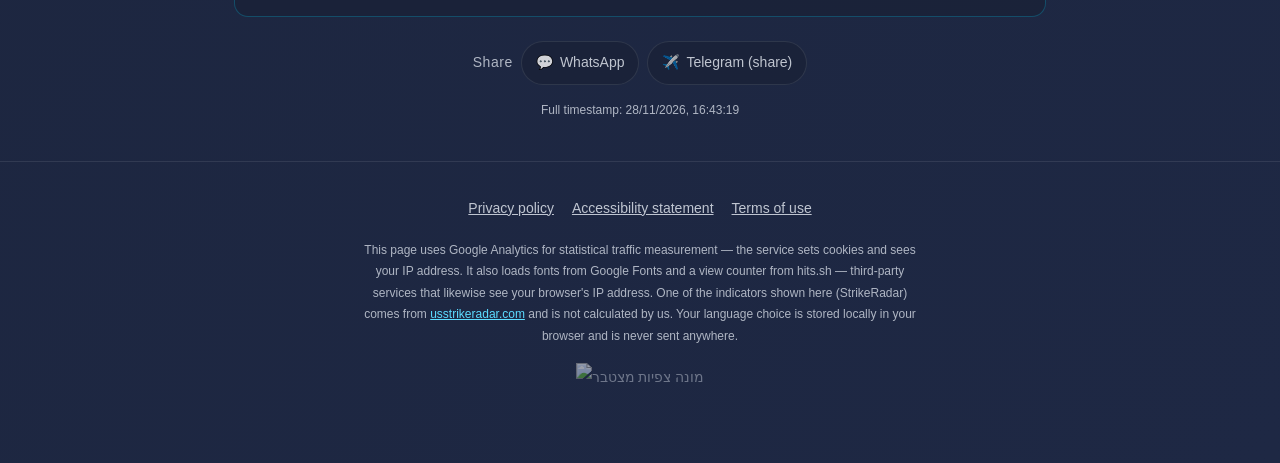
==== commit 9787f9bd: "radar: il=0 ir=0 (heartbeat)" ====
--- a/radar/index.html
+++ b/radar/index.html
@@ -663,7 +663,7 @@
        ~/israel_escalation_monitor/publish_radar.py from the same status.json
        the script below fetches. Empty until the next publish. -->
   <!-- SNAPSHOT:START -->
-<section class="snap" id="snap" aria-label="תצלום מצב סטטי"><div data-lang="he"><section class="warphase wp-ceasefire_degrading" aria-label="מצב הלחימה (עדכון אנושי)"><div class="wp-tag">✍️ מצב הלחימה נקבע בידי אדם</div><div class="wp-title">רגיעה שברירית</div><p class="wp-note">מלחמת 2026 בין ישראל/ארה&quot;ב לאיראן נפתחה ב-28.2.2026 ולא הסתיימה רשמית. בשבועות האחרונים לא דווחו חילופי אש ישירים בין ישראל לאיראן, אך המשא ומתן תקוע, ספינות נפגעות במצר הורמוז וארה&quot;ב מאיימת בהסלמה.</p><div class="wp-stale" role="note">⚠️ לא עודכן מזה 50 ימים — ייתכן שהנאמר כאן כבר אינו נכון.</div><div class="wp-meta">עודכן: <bdi>08/10/2026&nbsp;17:01</bdi> שעון ישראל · המחוונים הם פלט חיישנים אוטומטי — הם אינם רואים תקיפות בודדות או שיגורי טילים.</div></section><p class="snap-record">📊 רקורד מדוד (16.8–5.9.2026, 529 פרסומים): הלוח לא הקדים ולו אירוע מאומת אחד. שתי חציות הסף היחידות שנרשמו הופיעו כ-9 וכ-15 שעות אחרי שהאירוע החל, ונרשמו 6 התרעות שווא מאושרות. מאז 5.9.2026 נרשמו ביומן לפחות 40 התרעות (17 תעופה צבאית, 10 מרחב אווירי ישראל, 4 מרחב אווירי ירדן, 4 שוק ניבוי, 3 אינטרנט באיראן, 1 שגרירויות ארה&quot;ב, 1 GPS הורמוז); אף אחת לא אושרה כאירוע הסלמה (נבדק ידנית עד 23.10.2026). הוא ניסיוני ולא תוקף כמנבא — אין להשתמש בו להחלטות התגוננות.</p><div class="snap-head"><b>תצלום מצב סטטי</b> — נכון ל-<bdi>28/11/2026&nbsp;15:43</bdi> שעון ישראל · 0 מתוך 6 סמנים מדידים דולקים · 3 ערוצים אינם מנוטרים כלל</div><div class="banner warn"><span aria-hidden="true">⚠️</span><div><b>2 מקורות לא נקראו בבדיקה הזו.</b> הודעות NOTAM — מרחב ישראל (הקשר בלבד) · אינטרנט באיראן (ארצי) — מדד שלא נקרא אינו יכול להידלק, ולכן הרמה עשויה להיות מוצגת נמוך מדי.</div></div><div class="banner warn"><span aria-hidden="true">⚠️</span><div><b>כיסוי מופחת במקור אחד.</b> חריגות תרמיות מלוויין (NASA FIRMS): כיסוי לוויני מופחת — פועל על NOAA20 + NOAA21 בלבד; SNPP (עד 2026-11-02) הושמט כי הנתונים שלו תקועים. פחות מעברים פירושו שאירועים עלולים לא להיקלט; ההשוואה היא רק מול ימים שנמדדו באותם לוויינים</div></div><p class="snap-sum">סיכום: לא דולק אף סמן מדיד בשני המדדים. זו אמירה על החיישנים, לא על העולם.</p><p class="snap-caveat">🎛️ המחוון קורא אותות ציבוריים סביבתיים (מרחב אווירי, אינטרנט, הנחיות פיקוד העורף, שגרירויות, שיבוש GPS) על פני כ-48 שעות. הוא אינו רואה תקיפות בודדות או שיגורי טילים, ואינו עוקב אחריהן — 0 כאן אינו אישור שהכול בסדר.</p><div class="snap-ix"><h3>🇮🇱 ישראל — 0 מתוך 4 סמנים מדידים דולקים</h3><p class="snap-mean">לא נדלק אף מדד מדיד. זו אמירה על החיישנים, לא על העולם.</p><div class="gauge-standing">📈 מצב עומד (אינו רמה): 4 משפחות מעוגנות במדד הזה צברו מספיק ימים כדי לדווח, ו-2 מהן חוצות את העוגן המוצהר שלהן ביום האחרון שנשמר. הספירה הגבוהה ביותר באוגר: מרחב אווירי ישראל · 11 מתוך 14 הימים האחרונים מתחת לעוגן המוצהר (40), 2 מהם ברצף. אינו מצביע; כל העוגנים נמדדו בתוך המלחמה.</div><div class="gauge-standing">🎲 סיכון יומי עומד: 0.76% ליום. זו הסתברות גלומה מהשוק — כסף אמיתי ב-Polymarket — ולא תחזית של הדף הזה ולא מדידת חיישן. היא נגזרת מחוזה פתוח אחד, ⁦&quot;Israel x Iran ceasefire continues through December 31?&quot;⁩, שמוכרע לפי תקיפה אווירית או טילית של צד אחד בשני: מחירו מגלם 22% לתקיפה כזו עד סוף 31.12.2026, ונותרו לו 33 ימים. המספר המתפרסם הוא הקצב היומי ולא מחיר החוזה: מחיר חוזה יורד מעצמו ככל שמועד הפקיעה מתקרב, גם כשדבר לא השתנה, ולכן רק הקצב היומי בר-השוואה משבוע לשבוע. אינו מצביע.</div><ul><li>✓ <b>מדיניות התגוננות (פיקוד העורף)</b> [פעולה] — אין הגבלות בכל הארץ</li><li>✓ <b>מרחב אווירי ישראל</b> [פעולה] — 59 מטוסים אזרחיים באזור<span class="snap-sub">קו בסיס מלחמתי נע (יומיים אחרונים): <bdi>26–65</bdi></span><span class="snap-sub">סף הדלקה כעת: <bdi>פחות מ-15 מטוסים</bdi></span><span class="snap-sub">📈 מצב: 11 מתוך 14 הימים האחרונים מתחת לעוגן המוצהר (40), 2 מהם ברצף. אינו מצביע. העוגן נמדד בתוך המלחמה.</span></li><li>◐ <b>מרחב אווירי ירדן</b> [הקשר] — 5 מטוסים מעל ירדן — תעבורה דלילה מדי לשיפוט — חציון 4 מתחת ל-5<span class="snap-sub">קו בסיס מלחמתי נע (יומיים אחרונים): <bdi>1–6</bdi></span><span class="snap-sub">📈 מצב: 8 מתוך 14 הימים האחרונים מתחת לעוגן המוצהר (3), 2 מהם ברצף. אינו מצביע. העוגן נמדד בתוך המלחמה.</span></li><li>✓ <b>אזהרות מסע — ישראל והסביבה</b> [הקשר] — 4 מדינות במעקב — ללא שינוי ברמות</li><li>✓ <b>שגרירויות ארה&quot;ב באזור — הוראות מבצעיות</b> [פעולה] — הפיד במעקב — אין הוראה מבצעית פעילה · 10/10 נקראו</li><li>✓ <b>שיבוש GPS — מרחב ישראל</b> [פעולה] — 1.1% מהמטוסים דיווחו על שיבוש GPS ב-2026-11-27 (נגזר מתעופה)<span class="snap-sub">קו בסיס מלחמתי נע (30 הימים האחרונים): <bdi>1.0%–3.7%</bdi></span><span class="snap-sub">סף הדלקה כעת: <bdi>12.0% ומעלה</bdi></span></li><li>⚠️ <b>הודעות NOTAM — מרחב ישראל (הקשר בלבד)</b> [הקשר] — לא נקרא בריצה האחרונה</li><li>✓ <b>תעופה צבאית באזור</b> [הקשר] — 3 מטוסים צבאיים באזור<span class="snap-sub">קו בסיס מלחמתי נע (יומיים אחרונים): <bdi>0–5</bdi></span><span class="snap-sub">סף הדלקה כעת: <bdi>תצוגה בלבד</bdi></span></li><li>✓ <b>שווקים — נפט ברנט ושער השקל</b> [הקשר] — ברנט $90.8 · דולר 3.29 ₪<span class="snap-sub">סף הדלקה כעת: <bdi>ברנט $98.5 ומעלה · דולר 3.39 ₪ ומעלה</bdi></span></li><li>✓ <b>שוק ניבוי — הפסקת האש (Polymarket)</b> [הקשר] — סיכון גלום לתקיפה 0.76% ליום (חוזה עד סוף 31.12.2026, מנורמל לאופק)<span class="snap-sub">קו בסיס מלחמתי נע (30 הימים האחרונים): <bdi>0.80%–1.62%</bdi></span><span class="snap-sub">סף הדלקה כעת: <bdi>2.88% ליום ומעלה</bdi></span></li><li>✓ <b>StrikeRadar (הקשר בלבד — נגזר מחדשות)</b> [הקשר] — 27/100</li><li>✓ <b>סולם אזהרות מסע — ארה&quot;ב, קנדה, גרמניה, בריטניה (נמדד, עוד לא מצביע)</b> [הקשר] — ישראל — US 3 · CA 2 · UK חלקית · נרשמו 44 קריאות<span class="snap-sub">סף הדלקה כעת: <bdi>נמדד, עוד לא מצביע — בסיס מ-21.10.2026, בדיקת קידום מ-28.10.2026</bdi></span></li><li>✓ <b>לינות צוותי אוויר זרים בנתב&quot;ג (נמדד, עוד לא מצביע)</b> [הקשר] — המראות זרות 00:00–07:59: 26 היום (22 חברות), 59 מחר · אחרי מעבר ללוח החורף<span class="snap-sub">סף הדלקה כעת: <bdi>נמדד, עוד לא מצביע — בסיס מ-21.10.2026, בדיקת קידום מ-28.10.2026</bdi></span></li><li>✓ <b>מטוסי תדלוק ומודיעין מערביים באזור (נמדד, עוד לא מצביע)</b> [הקשר] — 0 מטוסי תדלוק, אין מטוסי מודיעין/התרעה באזור<span class="snap-sub">סף הדלקה כעת: <bdi>נמדד, עוד לא מצביע — בסיס מ-21.10.2026, בדיקת קידום מ-28.10.2026</bdi></span></li></ul></div><div class="snap-ix"><h3>🇮🇷 איראן — 0 מתוך 2 סמנים מדידים דולקים</h3><p class="snap-mean">לא נדלק אף מדד מדיד. זו אמירה על החיישנים, לא על העולם.</p><div class="gauge-standing">📈 מצב עומד (אינו רמה): 4 משפחות מעוגנות במדד הזה צברו מספיק ימים כדי לדווח, ואחת מהן (שיבוש GPS — מצר הורמוז) חוצה את העוגן המוצהר שלה ביום האחרון שנשמר. הספירה הגבוהה ביותר באוגר: שיבוש GPS — מצר הורמוז · 11 מתוך 14 הימים האחרונים מעל העוגן המוצהר (5.0%), 3 מהם ברצף. אינו מצביע; כל העוגנים נמדדו בתוך המלחמה.</div><div class="gauge-standing">🎲 סיכון יומי עומד: 0.76% ליום. זו הסתברות גלומה מהשוק — כסף אמיתי ב-Polymarket — ולא תחזית של הדף הזה ולא מדידת חיישן. היא נגזרת מחוזה פתוח אחד, ⁦&quot;Israel x Iran ceasefire continues through December 31?&quot;⁩, שמוכרע לפי תקיפה אווירית או טילית של צד אחד בשני: מחירו מגלם 22% לתקיפה כזו עד סוף 31.12.2026, ונותרו לו 33 ימים. המספר המתפרסם הוא הקצב היומי ולא מחיר החוזה: מחיר חוזה יורד מעצמו ככל שמועד הפקיעה מתקרב, גם כשדבר לא השתנה, ולכן רק הקצב היומי בר-השוואה משבוע לשבוע. אינו מצביע.</div><ul><li>⚠️ <b>אינטרנט באיראן (ארצי)</b> [פעולה] — לא נקרא בריצה האחרונה<span class="snap-sub">קו בסיס מלחמתי נע (יומיים אחרונים): <bdi>29–57</bdi></span><span class="snap-sub">סף הדלקה כעת: <bdi>merit-nt פחות מ-18 · ping-slash24 פחות מ-9,208 · Google פחות מ-50% מהתחזית (2 מתוך 3, 2 בדיקות רצופות)</bdi></span></li><li>◐ <b>חריגות תרמיות מלוויין (NASA FIRMS)</b> [הקשר] — 0 מוקדים תרמיים חדשים ב-2026-11-27 (מתוך 2,030 זיהויים גולמיים מ-2 לוויינים, כולל שרפות ותעשייה) — כיסוי לוויני מופחת — פועל על NOAA20 + NOAA21 בלבד; SNPP (עד 2026-11-02) הושמט כי הנתונים שלו תקועים. פחות מעברים פירושו שאירועים עלולים לא להיקלט; ההשוואה היא רק מול ימים שנמדדו באותם לוויינים<span class="snap-sub">קו בסיס מלחמתי נע (30 הימים האחרונים): <bdi>0–3</bdi></span><span class="snap-sub">סף הדלקה כעת: <bdi>יותר מ-5 מוקדים</bdi></span></li><li>✓ <b>שיבוש GPS — מצר הורמוז</b> [הקשר] — 9.4% מהמטוסים דיווחו על שיבוש GPS ב-2026-11-27 (נגזר מתעופה)<span class="snap-sub">קו בסיס מלחמתי נע (30 הימים האחרונים): <bdi>2.0%–10.5%</bdi></span><span class="snap-sub">סף הדלקה כעת: <bdi>16.8% ומעלה</bdi></span><span class="snap-sub">📈 מצב: 11 מתוך 14 הימים האחרונים מעל העוגן המוצהר (5.0%), 3 מהם ברצף. אינו מצביע. העוגן נמדד בתוך המלחמה.</span></li><li>✓ <b>תעופה צבאית באזור</b> [הקשר] — 3 מטוסים צבאיים באזור<span class="snap-sub">קו בסיס מלחמתי נע (יומיים אחרונים): <bdi>0–5</bdi></span><span class="snap-sub">סף הדלקה כעת: <bdi>תצוגה בלבד</bdi></span></li><li>✓ <b>שווקים — נפט ברנט ושער השקל</b> [הקשר] — ברנט $90.8 · דולר 3.29 ₪<span class="snap-sub">סף הדלקה כעת: <bdi>ברנט $98.5 ומעלה · דולר 3.39 ₪ ומעלה</bdi></span></li><li>✓ <b>שוק ניבוי — הפסקת האש (Polymarket)</b> [הקשר] — סיכון גלום לתקיפה 0.76% ליום (חוזה עד סוף 31.12.2026, מנורמל לאופק)<span class="snap-sub">קו בסיס מלחמתי נע (30 הימים האחרונים): <bdi>0.80%–1.62%</bdi></span><span class="snap-sub">סף הדלקה כעת: <bdi>2.88% ליום ומעלה</bdi></span></li><li>✓ <b>StrikeRadar (הקשר בלבד — נגזר מחדשות)</b> [הקשר] — 27/100</li><li>✓ <b>חיישני RIPE Atlas פעילים באיראן (קישוריות)</b> [פעולה] — 84 חיישנים מחוברים באיראן (חציון 88; בקרה — ישראל 43)<span class="snap-sub">קו בסיס מלחמתי נע (יומיים אחרונים): <bdi>84–91</bdi></span><span class="snap-sub">סף הדלקה כעת: <bdi>פחות מ-44 חיישנים מחוברים, ב-2 בדיקות רצופות</bdi></span></li><li>✓ <b>עניין ציבורי — ויקיפדיה, מצר הורמוז</b> [דעה] — 1,471 צפיות ב-2026-11-26 — פי 1.1 מחציון 14 הימים הקודמים (1,383)<span class="snap-sub">קו בסיס מלחמתי נע (30 הימים האחרונים): <bdi>1,288–2,105</bdi></span><span class="snap-sub">סף הדלקה כעת: <bdi>4,149 צפיות ביום ומעלה</bdi></span></li><li>✓ <b>איסטנבול–טהרן: ביטולי טיסות (נמדד, עוד לא מצביע)</b> [הקשר] — איסטנבול→טהרן היום: 4 מתוך 14 המראות בוטלו (3 חברות) — שיעור הבסיס גבוה גם ביום שקט<span class="snap-sub">סף הדלקה כעת: <bdi>נמדד, עוד לא מצביע — בסיס מ-21.10.2026, בדיקת קידום מ-28.10.2026</bdi></span></li><li>✓ <b>מטוסי תדלוק ומודיעין מערביים באזור (נמדד, עוד לא מצביע)</b> [הקשר] — 0 מטוסי תדלוק, אין מטוסי מודיעין/התרעה באזור<span class="snap-sub">סף הדלקה כעת: <bdi>נמדד, עוד לא מצביע — בסיס מ-21.10.2026, בדיקת קידום מ-28.10.2026</bdi></span></li></ul><div class="snap-sub">⊘ אין כיסוי מקלטי ADS-B מעל איראן — לא ניתן למדוד</div><div class="snap-sub">⊘ הודעות NOTAM לאיראן, לירדן ולאזור — כל הערוצים החינמיים שנבדקו חסומים מהשרת, ושרתי ה-AIS של ירדן (carc.jo) אינם נפתרים ב-DNS — לא ניתן למדוד. (NOTAM ישראליים כן נקראים מ-1.9.2026 — מוצגים כהקשר בלבד)</div><div class="snap-sub">⊘ תנועת ספינות במצר הורמוז (AIS) — אין מקור חופשי נגיש (UKMTO חסום, פיד NGA קפוא מ-2024) — לא ניתן למדוד</div></div><section class="wxcard" aria-label="☁️ מזג אוויר — הקשר בלבד"><h3 class="wx-h">☁️ מזג אוויר — הקשר בלבד</h3><p class="wx-disc"><b>מידע בלבד — לא סמן. בדיקה לאחור של 6 אירועים (2024-2026) לא מצאה קשר בין עננות לתקיפות; בהיר אינו מעיד על סיכון.</b></p><ul class="wx-rows"><li>איראן: מעונן חלקית · עננות ממוצעת 57% · בעונה זו כ-53% מהחלונות המקבילים היו מעוננים חלקית<span class="wx-pts">טהרן 22% · איספהאן 82% · נתנז/פורדו 61% · תבריז 58% · כרמנשאה 64%</span></li><li>ישראל: מעונן · עננות ממוצעת 98% · בעונה זו כ-18% מהחלונות המקבילים היו מעוננים</li></ul><div class="wx-meta">16:00-04:00 (שעון ישראל) · נקרא ב-10:13</div><div class="wx-note">תחזית עננות כוללת ל-12 השעות הקרובות (Open-Meteo), ממוצע על הנקודות. בהיר: עד 20%, חלקי: 20-70%, מעונן: מעל 70%. &quot;בעונה זו&quot; = חלק החלונות של 12 שעות שהתחילו באותה שעה ובאותה עונה (±30 יום) ב-2020-2025 (ERA5) והיו באותה קטגוריה. אינו נכנס לרמה, לספירה או להתראות.</div></section><p class="snap-note">בדיקת זמינות טכנית: 18/20 מקורות נקראו בריצה זו — זמינות מקור מעידה שהצינור עובד, לא שהמכשיר מודד את הדבר הנכון. התצלום הזה נוצר בשרת ברגע פרסום הדף. הבדיקה רצה בשרת כל 30 דקות, ועם JavaScript הדף מרענן את הנתונים מעצמו כל כ-5 דקות ובכל חזרה ללשונית. בלי JavaScript, מה שמופיע כאן הוא המצב שנמדד בחותמת שלמעלה — <b>לא</b> המצב כעת. זו אינה מערכת התרעה, והמקור המחייב היחיד הוא <a href="https://www.oref.org.il/" target="_blank" rel="noopener">פיקוד העורף</a>.</p></div><div data-lang="en" id="snap-en"></div><template id="snap-en-tpl"><section class="warphase wp-ceasefire_degrading" aria-label="War-phase status (human-entered)"><div class="wp-tag">✍️ WAR-PHASE SET BY A PERSON</div><div class="wp-title">Fragile lull</div><p class="wp-note">The 2026 Israel/US–Iran war began on 2026-02-28 and has not formally ended. No direct Israel–Iran exchange of fire has been reported in recent weeks, but talks are stalled, ships are being hit in the Strait of Hormuz and the US is threatening escalation.</p><div class="wp-stale" role="note">⚠️ Not updated for 50 days — what it says may no longer be true.</div><div class="wp-meta">Updated: <bdi>08/10/2026&nbsp;17:01</bdi> Israel time · The gauges are automated sensor output — they cannot see individual strikes or missile launches.</div></section><p class="snap-record">📊 Measured record (2026-08-16 to 2026-09-05, 529 published snapshots): this board has never detected a corroborated event in advance. The only two threshold crossings on record came 8.7 h and 15.2 h after the event had begun, and six false alarms were confirmed. Since 2026-09-05 at least 40 lit-family alerts were logged (17 military aviation, 10 Israeli airspace, 4 Jordanian airspace, 4 prediction market, 3 Iranian internet, 1 US embassies, 1 Hormuz GPS); none was confirmed as an escalation event (reviewed by hand through 2026-10-23). Experimental and not validated as a predictor — do not use it for sheltering or safety decisions.</p><div class="snap-head"><b>Static snapshot</b> — as of <bdi>28/11/2026&nbsp;15:43</bdi> Israel time · 0 of 6 measurable tripwires lit · 3 channels unmonitored</div><div class="banner warn"><span aria-hidden="true">⚠️</span><div><b>2 sources were not read in this check.</b> Israeli NOTAMs — airspace closures (context only) · Iranian internet (national) — an indicator that cannot be read cannot light, so the level may be under-reported.</div></div><div class="banner warn"><span aria-hidden="true">⚠️</span><div><b>Reduced coverage on one source.</b> Satellite thermal anomalies (NASA FIRMS): reduced satellite coverage — running on NOAA20 + NOAA21 only; SNPP (data ends 2026-11-02) dropped as stale. Fewer passes means events can be missed; compared only with days measured by the same satellites</div></div><p class="snap-sum">Summary: no measurable tripwire is lit on either index. That is a statement about the sensors, not about the world.</p><p class="snap-caveat">🎛️ Each gauge reads ambient public signals (airspace, internet, Home Front Command guidance, embassies, GPS interference) over roughly 48 hours. It cannot see and does not track individual strikes or missile launches — 0 here is not an all-clear.</p><div class="snap-ix"><h3>🇮🇱 Israel — 0 of 4 measurable tripwires lit</h3><p class="snap-mean">No measurable tripwire is lit. That is a statement about the sensors, not about the world.</p><div class="gauge-standing">📈 Standing state (not a level): 4 anchored families on this index have enough stored days to report, and 2 of them are past their declared anchors on the most recent stored day. Longest-running: Israeli airspace · 11 of the last 14 days at or below the declared anchor (40), the last 2 of them consecutively. Casts no vote; every anchor was measured inside the war.</div><div class="gauge-standing">🎲 Standing daily risk: 0.76%/day. This is a MARKET-IMPLIED probability — real money on Polymarket — not a forecast by this page and not a sensor reading. It comes from one open contract, &quot;Israel x Iran ceasefire continues through December 31?&quot;, which resolves on an air or missile strike by either side against the other: its price implies a 22% chance of such a strike before 2026-12-31, with 33 days left to run. The figure published is the PER-DAY rate, not the contract price: a contract price falls on its own as expiry approaches even when nothing has changed, so only the daily rate is comparable from one week to the next. Casts no vote.</div><ul><li>✓ <b>Home Front Command defence policy</b> [action] — No restrictions nationwide</li><li>✓ <b>Israeli airspace</b> [action] — 59 civil aircraft in the area<span class="snap-sub">Rolling wartime baseline (last 48 h): <bdi>26–65</bdi></span><span class="snap-sub">Threshold now: <bdi>&lt;15 aircraft</bdi></span><span class="snap-sub">📈 State: 11 of the last 14 days at or below the declared anchor (40), the last 2 of them consecutively. Casts no vote. The anchor was measured inside the war.</span></li><li>◐ <b>Jordanian airspace</b> [context] — 5 aircraft over Jordan — traffic too thin to judge — median 4 below 5<span class="snap-sub">Rolling wartime baseline (last 48 h): <bdi>1–6</bdi></span><span class="snap-sub">📈 State: 8 of the last 14 days at or below the declared anchor (3), the last 2 of them consecutively. Casts no vote. The anchor was measured inside the war.</span></li><li>✓ <b>Travel advisories — Israel and neighbours</b> [context] — 4 countries monitored — no level changes</li><li>✓ <b>US embassies in the region — operational orders</b> [action] — feed monitored — no operational order active · 10/10 read</li><li>✓ <b>GPS interference — Israeli airspace</b> [action] — 1.1% of aircraft reported degraded GPS on 2026-11-27 (aviation-derived)<span class="snap-sub">Rolling wartime baseline (last 30 days): <bdi>1.0%–3.7%</bdi></span><span class="snap-sub">Threshold now: <bdi>≥12.0%</bdi></span></li><li>⚠️ <b>Israeli NOTAMs — airspace closures (context only)</b> [context] — not read in the last run</li><li>✓ <b>Military aviation in the region</b> [context] — 3 military aircraft in the area<span class="snap-sub">Rolling wartime baseline (last 48 h): <bdi>0–5</bdi></span><span class="snap-sub">Threshold now: <bdi>display only</bdi></span></li><li>✓ <b>Markets — Brent crude and the shekel</b> [context] — Brent $90.8 · USD 3.29 ILS<span class="snap-sub">Threshold now: <bdi>Brent ≥$98.5 · USD/ILS ≥3.39</bdi></span></li><li>✓ <b>Prediction market — the ceasefire (Polymarket)</b> [context] — 0.76%/day implied strike risk (contract to 2026-12-31, horizon-normalized)<span class="snap-sub">Rolling wartime baseline (last 30 days): <bdi>0.80%–1.62%</bdi></span><span class="snap-sub">Threshold now: <bdi>≥2.88%/day</bdi></span></li><li>✓ <b>StrikeRadar (context only — news-derived)</b> [context] — 27/100</li><li>✓ <b>Travel-advisory ladder — US, Canada, Germany, UK (measured, not yet voting)</b> [context] — Israel — US level 3 · Canada level 2 · UK: partial advisory · 44 readings logged<span class="snap-sub">Threshold now: <bdi>measured, not yet voting — baseline from 2026-10-21, promotion review from 2026-10-28</bdi></span></li><li>✓ <b>Foreign air-crew night-stops at Ben Gurion (measured, not yet voting)</b> [context] — Foreign departures 00:00–07:59: 26 today (22 carriers), 59 tomorrow · after the winter-schedule change<span class="snap-sub">Threshold now: <bdi>measured, not yet voting — baseline from 2026-10-21, promotion review from 2026-10-28</bdi></span></li><li>✓ <b>Western tanker and ISR aircraft in the region (measured, not yet voting)</b> [context] — 0 tankers + 0 ISR/AWACS aircraft in the Mediterranean and Middle East area<span class="snap-sub">Threshold now: <bdi>measured, not yet voting — baseline from 2026-10-21, promotion review from 2026-10-28</bdi></span></li></ul></div><div class="snap-ix"><h3>🇮🇷 Iran — 0 of 2 measurable tripwires lit</h3><p class="snap-mean">No measurable tripwire is lit. That is a statement about the sensors, not about the world.</p><div class="gauge-standing">📈 Standing state (not a level): 4 anchored families on this index have enough stored days to report, and one of them is past its declared anchor on the most recent stored day. Longest-running: GPS interference — Strait of Hormuz · 11 of the last 14 days at or above the declared anchor (5.0%), the last 3 of them consecutively. Casts no vote; every anchor was measured inside the war.</div><div class="gauge-standing">🎲 Standing daily risk: 0.76%/day. This is a MARKET-IMPLIED probability — real money on Polymarket — not a forecast by this page and not a sensor reading. It comes from one open contract, &quot;Israel x Iran ceasefire continues through December 31?&quot;, which resolves on an air or missile strike by either side against the other: its price implies a 22% chance of such a strike before 2026-12-31, with 33 days left to run. The figure published is the PER-DAY rate, not the contract price: a contract price falls on its own as expiry approaches even when nothing has changed, so only the daily rate is comparable from one week to the next. Casts no vote.</div><ul><li>⚠️ <b>Iranian internet (national)</b> [action] — not read in the last run<span class="snap-sub">Rolling wartime baseline (last 48 h): <bdi>29–57</bdi></span><span class="snap-sub">Threshold now: <bdi>merit-nt &lt;18 · ping-slash24 &lt;9,208 · Google &lt;50% of its forecast (2 of 3, 2 consecutive checks)</bdi></span></li><li>◐ <b>Satellite thermal anomalies (NASA FIRMS)</b> [context] — 0 new thermal hotspots on 2026-11-27 (out of 2,030 raw detections from 2 satellites, incl. wildfires and industry) — reduced satellite coverage — running on NOAA20 + NOAA21 only; SNPP (data ends 2026-11-02) dropped as stale. Fewer passes means events can be missed; compared only with days measured by the same satellites<span class="snap-sub">Rolling wartime baseline (last 30 days): <bdi>0–3</bdi></span><span class="snap-sub">Threshold now: <bdi>&gt;5 hotspots</bdi></span></li><li>✓ <b>GPS interference — Strait of Hormuz</b> [context] — 9.4% of aircraft reported degraded GPS on 2026-11-27 (aviation-derived)<span class="snap-sub">Rolling wartime baseline (last 30 days): <bdi>2.0%–10.5%</bdi></span><span class="snap-sub">Threshold now: <bdi>≥16.8%</bdi></span><span class="snap-sub">📈 State: 11 of the last 14 days at or above the declared anchor (5.0%), the last 3 of them consecutively. Casts no vote. The anchor was measured inside the war.</span></li><li>✓ <b>Military aviation in the region</b> [context] — 3 military aircraft in the area<span class="snap-sub">Rolling wartime baseline (last 48 h): <bdi>0–5</bdi></span><span class="snap-sub">Threshold now: <bdi>display only</bdi></span></li><li>✓ <b>Markets — Brent crude and the shekel</b> [context] — Brent $90.8 · USD 3.29 ILS<span class="snap-sub">Threshold now: <bdi>Brent ≥$98.5 · USD/ILS ≥3.39</bdi></span></li><li>✓ <b>Prediction market — the ceasefire (Polymarket)</b> [context] — 0.76%/day implied strike risk (contract to 2026-12-31, horizon-normalized)<span class="snap-sub">Rolling wartime baseline (last 30 days): <bdi>0.80%–1.62%</bdi></span><span class="snap-sub">Threshold now: <bdi>≥2.88%/day</bdi></span></li><li>✓ <b>StrikeRadar (context only — news-derived)</b> [context] — 27/100</li><li>✓ <b>RIPE Atlas active probes in Iran (connectivity)</b> [action] — 84 probes connected in Iran (median 88; control — Israel 43)<span class="snap-sub">Rolling wartime baseline (last 48 h): <bdi>84–91</bdi></span><span class="snap-sub">Threshold now: <bdi>&lt;44 connected probes, on 2 consecutive checks</bdi></span></li><li>✓ <b>Public attention — Wikipedia, Strait of Hormuz</b> [belief] — 1,471 views on 2026-11-26 — 1.1x the prior-14-day median (1,383)<span class="snap-sub">Rolling wartime baseline (last 30 days): <bdi>1,288–2,105</bdi></span><span class="snap-sub">Threshold now: <bdi>≥4,149 views a day</bdi></span></li><li>✓ <b>Istanbul–Tehran flight cancellations (measured, not yet voting)</b> [context] — Istanbul→Tehran today: 4 of 14 departures cancelled (3 carriers) — the base rate is high on a quiet day<span class="snap-sub">Threshold now: <bdi>measured, not yet voting — baseline from 2026-10-21, promotion review from 2026-10-28</bdi></span></li><li>✓ <b>Western tanker and ISR aircraft in the region (measured, not yet voting)</b> [context] — 0 tankers + 0 ISR/AWACS aircraft in the Mediterranean and Middle East area<span class="snap-sub">Threshold now: <bdi>measured, not yet voting — baseline from 2026-10-21, promotion review from 2026-10-28</bdi></span></li></ul><div class="snap-sub">⊘ No ADS-B receiver coverage over Iran — this cannot be measured</div><div class="snap-sub">⊘ NOTAMs for Iran, Jordan and the wider region — every free channel tested is blocked from this server, and Jordan's AIS hosts (carc.jo) do not resolve in DNS — this cannot be measured. (Israeli NOTAMs ARE read since 2026-09-01 — displayed as context only)</div><div class="snap-sub">⊘ Ship traffic through Hormuz (AIS) — no accessible free source (UKMTO blocked, the NGA feed frozen since 2024) — this cannot be measured</div></div><section class="wxcard" aria-label="☁️ Weather — context only"><h3 class="wx-h">☁️ Weather — context only</h3><p class="wx-disc"><b>Information only — not an indicator. A backtest of 6 events (2024–2026) found no link between cloud cover and strikes; clear skies do not indicate risk.</b></p><ul class="wx-rows"><li>Iran: partly cloudy · mean cloud cover 57% · this season ~53% of comparable 12-hour windows were partly cloudy<span class="wx-pts">Tehran 22% · Isfahan 82% · Natanz/Fordow 61% · Tabriz 58% · Kermanshah 64%</span></li><li>Israel: cloudy · mean cloud cover 98% · this season ~18% of comparable 12-hour windows were cloudy</li></ul><div class="wx-meta">16:00–04:00 (Israel time) · read at 10:13</div><div class="wx-note">Total cloud-cover forecast for the next 12 hours (Open-Meteo), averaged over the points. Clear: up to 20%, partly: 20–70%, cloudy: above 70%. &quot;This season&quot; = the share of 12-hour windows starting at the same hour and season (±30 days) of 2020–2025 (ERA5) that fell in the same category. It does not enter the level, the counts or any alert.</div></section><p class="snap-note">Technical availability check: 18/20 sources read this run — source availability proves the plumbing works, not that the instrument measures the right thing. This snapshot was rendered on the server when the page was published. The check runs on the server every 30 minutes, and with JavaScript the page re-fetches the data by itself about every 5 minutes and whenever you return to the tab. Without JavaScript, what you see here is the state measured at the timestamp above — <b>not</b> the state now. This is not a warning system, and the only authoritative source is the <a href="https://www.oref.org.il/eng" target="_blank" rel="noopener">Home Front Command</a>.</p></template></section>
+<section class="snap" id="snap" aria-label="תצלום מצב סטטי"><div data-lang="he"><section class="warphase wp-ceasefire_degrading" aria-label="מצב הלחימה (עדכון אנושי)"><div class="wp-tag">✍️ מצב הלחימה נקבע בידי אדם</div><div class="wp-title">רגיעה שברירית</div><p class="wp-note">מלחמת 2026 בין ישראל/ארה&quot;ב לאיראן נפתחה ב-28.2.2026 ולא הסתיימה רשמית. בשבועות האחרונים לא דווחו חילופי אש ישירים בין ישראל לאיראן, אך המשא ומתן תקוע, ספינות נפגעות במצר הורמוז וארה&quot;ב מאיימת בהסלמה.</p><div class="wp-stale" role="note">⚠️ לא עודכן מזה 51 ימים — ייתכן שהנאמר כאן כבר אינו נכון.</div><div class="wp-meta">עודכן: <bdi>08/10/2026&nbsp;17:01</bdi> שעון ישראל · המחוונים הם פלט חיישנים אוטומטי — הם אינם רואים תקיפות בודדות או שיגורי טילים.</div></section><p class="snap-record">📊 רקורד מדוד (16.8–5.9.2026, 529 פרסומים): הלוח לא הקדים ולו אירוע מאומת אחד. שתי חציות הסף היחידות שנרשמו הופיעו כ-9 וכ-15 שעות אחרי שהאירוע החל, ונרשמו 6 התרעות שווא מאושרות. מאז 5.9.2026 נרשמו ביומן לפחות 40 התרעות (17 תעופה צבאית, 10 מרחב אווירי ישראל, 4 מרחב אווירי ירדן, 4 שוק ניבוי, 3 אינטרנט באיראן, 1 שגרירויות ארה&quot;ב, 1 GPS הורמוז); אף אחת לא אושרה כאירוע הסלמה (נבדק ידנית עד 23.10.2026). הוא ניסיוני ולא תוקף כמנבא — אין להשתמש בו להחלטות התגוננות.</p><div class="snap-head"><b>תצלום מצב סטטי</b> — נכון ל-<bdi>28/11/2026&nbsp;16:43</bdi> שעון ישראל · 0 מתוך 6 סמנים מדידים דולקים · 3 ערוצים אינם מנוטרים כלל</div><div class="banner warn"><span aria-hidden="true">⚠️</span><div><b>2 מקורות לא נקראו בבדיקה הזו.</b> הודעות NOTAM — מרחב ישראל (הקשר בלבד) · אינטרנט באיראן (ארצי) — מדד שלא נקרא אינו יכול להידלק, ולכן הרמה עשויה להיות מוצגת נמוך מדי.</div></div><div class="banner warn"><span aria-hidden="true">⚠️</span><div><b>כיסוי מופחת במקור אחד.</b> חריגות תרמיות מלוויין (NASA FIRMS): כיסוי לוויני מופחת — פועל על NOAA20 + NOAA21 בלבד; SNPP (עד 2026-11-02) הושמט כי הנתונים שלו תקועים. פחות מעברים פירושו שאירועים עלולים לא להיקלט; ההשוואה היא רק מול ימים שנמדדו באותם לוויינים</div></div><p class="snap-sum">סיכום: לא דולק אף סמן מדיד בשני המדדים. זו אמירה על החיישנים, לא על העולם.</p><p class="snap-caveat">🎛️ המחוון קורא אותות ציבוריים סביבתיים (מרחב אווירי, אינטרנט, הנחיות פיקוד העורף, שגרירויות, שיבוש GPS) על פני כ-48 שעות. הוא אינו רואה תקיפות בודדות או שיגורי טילים, ואינו עוקב אחריהן — 0 כאן אינו אישור שהכול בסדר.</p><div class="snap-ix"><h3>🇮🇱 ישראל — 0 מתוך 4 סמנים מדידים דולקים</h3><p class="snap-mean">לא נדלק אף מדד מדיד. זו אמירה על החיישנים, לא על העולם.</p><div class="gauge-standing">📈 מצב עומד (אינו רמה): 4 משפחות מעוגנות במדד הזה צברו מספיק ימים כדי לדווח, ו-2 מהן חוצות את העוגן המוצהר שלהן ביום האחרון שנשמר. הספירה הגבוהה ביותר באוגר: מרחב אווירי ישראל · 11 מתוך 14 הימים האחרונים מתחת לעוגן המוצהר (40), 2 מהם ברצף. אינו מצביע; כל העוגנים נמדדו בתוך המלחמה.</div><div class="gauge-standing">🎲 סיכון יומי עומד: 0.76% ליום. זו הסתברות גלומה מהשוק — כסף אמיתי ב-Polymarket — ולא תחזית של הדף הזה ולא מדידת חיישן. היא נגזרת מחוזה פתוח אחד, ⁦&quot;Israel x Iran ceasefire continues through December 31?&quot;⁩, שמוכרע לפי תקיפה אווירית או טילית של צד אחד בשני: מחירו מגלם 22% לתקיפה כזו עד סוף 31.12.2026, ונותרו לו 33 ימים. המספר המתפרסם הוא הקצב היומי ולא מחיר החוזה: מחיר חוזה יורד מעצמו ככל שמועד הפקיעה מתקרב, גם כשדבר לא השתנה, ולכן רק הקצב היומי בר-השוואה משבוע לשבוע. אינו מצביע.</div><ul><li>✓ <b>מדיניות התגוננות (פיקוד העורף)</b> [פעולה] — אין הגבלות בכל הארץ</li><li>✓ <b>מרחב אווירי ישראל</b> [פעולה] — 49 מטוסים אזרחיים באזור<span class="snap-sub">קו בסיס מלחמתי נע (יומיים אחרונים): <bdi>26–64</bdi></span><span class="snap-sub">סף הדלקה כעת: <bdi>פחות מ-15 מטוסים</bdi></span><span class="snap-sub">📈 מצב: 11 מתוך 14 הימים האחרונים מתחת לעוגן המוצהר (40), 2 מהם ברצף. אינו מצביע. העוגן נמדד בתוך המלחמה.</span></li><li>◐ <b>מרחב אווירי ירדן</b> [הקשר] — 3 מטוסים מעל ירדן — תעבורה דלילה מדי לשיפוט — חציון 4 מתחת ל-5<span class="snap-sub">קו בסיס מלחמתי נע (יומיים אחרונים): <bdi>1–6</bdi></span><span class="snap-sub">📈 מצב: 8 מתוך 14 הימים האחרונים מתחת לעוגן המוצהר (3), 2 מהם ברצף. אינו מצביע. העוגן נמדד בתוך המלחמה.</span></li><li>✓ <b>אזהרות מסע — ישראל והסביבה</b> [הקשר] — 4 מדינות במעקב — ללא שינוי ברמות</li><li>✓ <b>שגרירויות ארה&quot;ב באזור — הוראות מבצעיות</b> [פעולה] — הפיד במעקב — אין הוראה מבצעית פעילה · 10/10 נקראו</li><li>✓ <b>שיבוש GPS — מרחב ישראל</b> [פעולה] — 1.1% מהמטוסים דיווחו על שיבוש GPS ב-2026-11-27 (נגזר מתעופה)<span class="snap-sub">קו בסיס מלחמתי נע (30 הימים האחרונים): <bdi>1.0%–3.7%</bdi></span><span class="snap-sub">סף הדלקה כעת: <bdi>12.0% ומעלה</bdi></span></li><li>⚠️ <b>הודעות NOTAM — מרחב ישראל (הקשר בלבד)</b> [הקשר] — לא נקרא בריצה האחרונה</li><li>✓ <b>תעופה צבאית באזור</b> [הקשר] — 4 מטוסים צבאיים באזור<span class="snap-sub">קו בסיס מלחמתי נע (יומיים אחרונים): <bdi>0–4</bdi></span><span class="snap-sub">סף הדלקה כעת: <bdi>תצוגה בלבד</bdi></span></li><li>✓ <b>שווקים — נפט ברנט ושער השקל</b> [הקשר] — ברנט $90.8 · דולר 3.29 ₪<span class="snap-sub">סף הדלקה כעת: <bdi>ברנט $98.4 ומעלה · דולר 3.39 ₪ ומעלה</bdi></span></li><li>✓ <b>שוק ניבוי — הפסקת האש (Polymarket)</b> [הקשר] — סיכון גלום לתקיפה 0.76% ליום (חוזה עד סוף 31.12.2026, מנורמל לאופק)<span class="snap-sub">קו בסיס מלחמתי נע (30 הימים האחרונים): <bdi>0.80%–1.62%</bdi></span><span class="snap-sub">סף הדלקה כעת: <bdi>2.88% ליום ומעלה</bdi></span></li><li>✓ <b>StrikeRadar (הקשר בלבד — נגזר מחדשות)</b> [הקשר] — 27/100</li><li>✓ <b>סולם אזהרות מסע — ארה&quot;ב, קנדה, גרמניה, בריטניה (נמדד, עוד לא מצביע)</b> [הקשר] — ישראל — US 3 · CA 2 · UK חלקית · נרשמו 44 קריאות<span class="snap-sub">סף הדלקה כעת: <bdi>נמדד, עוד לא מצביע — בסיס מ-21.10.2026, בדיקת קידום מ-28.10.2026</bdi></span></li><li>✓ <b>לינות צוותי אוויר זרים בנתב&quot;ג (נמדד, עוד לא מצביע)</b> [הקשר] — המראות זרות 00:00–07:59: 26 היום (22 חברות), 59 מחר · אחרי מעבר ללוח החורף<span class="snap-sub">סף הדלקה כעת: <bdi>נמדד, עוד לא מצביע — בסיס מ-21.10.2026, בדיקת קידום מ-28.10.2026</bdi></span></li><li>✓ <b>מטוסי תדלוק ומודיעין מערביים באזור (נמדד, עוד לא מצביע)</b> [הקשר] — 0 מטוסי תדלוק, אין מטוסי מודיעין/התרעה באזור<span class="snap-sub">סף הדלקה כעת: <bdi>נמדד, עוד לא מצביע — בסיס מ-21.10.2026, בדיקת קידום מ-28.10.2026</bdi></span></li></ul></div><div class="snap-ix"><h3>🇮🇷 איראן — 0 מתוך 2 סמנים מדידים דולקים</h3><p class="snap-mean">לא נדלק אף מדד מדיד. זו אמירה על החיישנים, לא על העולם.</p><div class="gauge-standing">📈 מצב עומד (אינו רמה): 4 משפחות מעוגנות במדד הזה צברו מספיק ימים כדי לדווח, ואחת מהן (שיבוש GPS — מצר הורמוז) חוצה את העוגן המוצהר שלה ביום האחרון שנשמר. הספירה הגבוהה ביותר באוגר: שיבוש GPS — מצר הורמוז · 11 מתוך 14 הימים האחרונים מעל העוגן המוצהר (5.0%), 3 מהם ברצף. אינו מצביע; כל העוגנים נמדדו בתוך המלחמה.</div><div class="gauge-standing">🎲 סיכון יומי עומד: 0.76% ליום. זו הסתברות גלומה מהשוק — כסף אמיתי ב-Polymarket — ולא תחזית של הדף הזה ולא מדידת חיישן. היא נגזרת מחוזה פתוח אחד, ⁦&quot;Israel x Iran ceasefire continues through December 31?&quot;⁩, שמוכרע לפי תקיפה אווירית או טילית של צד אחד בשני: מחירו מגלם 22% לתקיפה כזו עד סוף 31.12.2026, ונותרו לו 33 ימים. המספר המתפרסם הוא הקצב היומי ולא מחיר החוזה: מחיר חוזה יורד מעצמו ככל שמועד הפקיעה מתקרב, גם כשדבר לא השתנה, ולכן רק הקצב היומי בר-השוואה משבוע לשבוע. אינו מצביע.</div><ul><li>⚠️ <b>אינטרנט באיראן (ארצי)</b> [פעולה] — לא נקרא בריצה האחרונה<span class="snap-sub">קו בסיס מלחמתי נע (יומיים אחרונים): <bdi>29–57</bdi></span><span class="snap-sub">סף הדלקה כעת: <bdi>merit-nt פחות מ-18 · ping-slash24 פחות מ-9,208 · Google פחות מ-50% מהתחזית (2 מתוך 3, 2 בדיקות רצופות)</bdi></span></li><li>◐ <b>חריגות תרמיות מלוויין (NASA FIRMS)</b> [הקשר] — 0 מוקדים תרמיים חדשים ב-2026-11-27 (מתוך 2,030 זיהויים גולמיים מ-2 לוויינים, כולל שרפות ותעשייה) — כיסוי לוויני מופחת — פועל על NOAA20 + NOAA21 בלבד; SNPP (עד 2026-11-02) הושמט כי הנתונים שלו תקועים. פחות מעברים פירושו שאירועים עלולים לא להיקלט; ההשוואה היא רק מול ימים שנמדדו באותם לוויינים<span class="snap-sub">קו בסיס מלחמתי נע (30 הימים האחרונים): <bdi>0–3</bdi></span><span class="snap-sub">סף הדלקה כעת: <bdi>יותר מ-5 מוקדים</bdi></span></li><li>✓ <b>שיבוש GPS — מצר הורמוז</b> [הקשר] — 9.4% מהמטוסים דיווחו על שיבוש GPS ב-2026-11-27 (נגזר מתעופה)<span class="snap-sub">קו בסיס מלחמתי נע (30 הימים האחרונים): <bdi>2.0%–10.5%</bdi></span><span class="snap-sub">סף הדלקה כעת: <bdi>16.8% ומעלה</bdi></span><span class="snap-sub">📈 מצב: 11 מתוך 14 הימים האחרונים מעל העוגן המוצהר (5.0%), 3 מהם ברצף. אינו מצביע. העוגן נמדד בתוך המלחמה.</span></li><li>✓ <b>תעופה צבאית באזור</b> [הקשר] — 4 מטוסים צבאיים באזור<span class="snap-sub">קו בסיס מלחמתי נע (יומיים אחרונים): <bdi>0–4</bdi></span><span class="snap-sub">סף הדלקה כעת: <bdi>תצוגה בלבד</bdi></span></li><li>✓ <b>שווקים — נפט ברנט ושער השקל</b> [הקשר] — ברנט $90.8 · דולר 3.29 ₪<span class="snap-sub">סף הדלקה כעת: <bdi>ברנט $98.4 ומעלה · דולר 3.39 ₪ ומעלה</bdi></span></li><li>✓ <b>שוק ניבוי — הפסקת האש (Polymarket)</b> [הקשר] — סיכון גלום לתקיפה 0.76% ליום (חוזה עד סוף 31.12.2026, מנורמל לאופק)<span class="snap-sub">קו בסיס מלחמתי נע (30 הימים האחרונים): <bdi>0.80%–1.62%</bdi></span><span class="snap-sub">סף הדלקה כעת: <bdi>2.88% ליום ומעלה</bdi></span></li><li>✓ <b>StrikeRadar (הקשר בלבד — נגזר מחדשות)</b> [הקשר] — 27/100</li><li>✓ <b>חיישני RIPE Atlas פעילים באיראן (קישוריות)</b> [פעולה] — 85 חיישנים מחוברים באיראן (חציון 88; בקרה — ישראל 44)<span class="snap-sub">קו בסיס מלחמתי נע (יומיים אחרונים): <bdi>84–91</bdi></span><span class="snap-sub">סף הדלקה כעת: <bdi>פחות מ-44 חיישנים מחוברים, ב-2 בדיקות רצופות</bdi></span></li><li>✓ <b>עניין ציבורי — ויקיפדיה, מצר הורמוז</b> [דעה] — 1,471 צפיות ב-2026-11-26 — פי 1.1 מחציון 14 הימים הקודמים (1,383)<span class="snap-sub">קו בסיס מלחמתי נע (30 הימים האחרונים): <bdi>1,288–2,105</bdi></span><span class="snap-sub">סף הדלקה כעת: <bdi>4,149 צפיות ביום ומעלה</bdi></span></li><li>✓ <b>איסטנבול–טהרן: ביטולי טיסות (נמדד, עוד לא מצביע)</b> [הקשר] — איסטנבול→טהרן היום: 4 מתוך 14 המראות בוטלו (3 חברות) — שיעור הבסיס גבוה גם ביום שקט<span class="snap-sub">סף הדלקה כעת: <bdi>נמדד, עוד לא מצביע — בסיס מ-21.10.2026, בדיקת קידום מ-28.10.2026</bdi></span></li><li>✓ <b>מטוסי תדלוק ומודיעין מערביים באזור (נמדד, עוד לא מצביע)</b> [הקשר] — 0 מטוסי תדלוק, אין מטוסי מודיעין/התרעה באזור<span class="snap-sub">סף הדלקה כעת: <bdi>נמדד, עוד לא מצביע — בסיס מ-21.10.2026, בדיקת קידום מ-28.10.2026</bdi></span></li></ul><div class="snap-sub">⊘ אין כיסוי מקלטי ADS-B מעל איראן — לא ניתן למדוד</div><div class="snap-sub">⊘ הודעות NOTAM לאיראן, לירדן ולאזור — כל הערוצים החינמיים שנבדקו חסומים מהשרת, ושרתי ה-AIS של ירדן (carc.jo) אינם נפתרים ב-DNS — לא ניתן למדוד. (NOTAM ישראליים כן נקראים מ-1.9.2026 — מוצגים כהקשר בלבד)</div><div class="snap-sub">⊘ תנועת ספינות במצר הורמוז (AIS) — אין מקור חופשי נגיש (UKMTO חסום, פיד NGA קפוא מ-2024) — לא ניתן למדוד</div></div><section class="wxcard" aria-label="☁️ מזג אוויר — הקשר בלבד"><h3 class="wx-h">☁️ מזג אוויר — הקשר בלבד</h3><p class="wx-disc"><b>מידע בלבד — לא סמן. בדיקה לאחור של 6 אירועים (2024-2026) לא מצאה קשר בין עננות לתקיפות; בהיר אינו מעיד על סיכון.</b></p><ul class="wx-rows"><li>איראן: מעונן חלקית · עננות ממוצעת 56% · בעונה זו כ-54% מהחלונות המקבילים היו מעוננים חלקית<span class="wx-pts">טהרן 41% · איספהאן 75% · נתנז/פורדו 59% · תבריז 70% · כרמנשאה 35%</span></li><li>ישראל: מעונן · עננות ממוצעת 100% · בעונה זו כ-18% מהחלונות המקבילים היו מעוננים</li></ul><div class="wx-meta">17:00-05:00 (שעון ישראל) · נקרא ב-16:43</div><div class="wx-note">תחזית עננות כוללת ל-12 השעות הקרובות (Open-Meteo), ממוצע על הנקודות. בהיר: עד 20%, חלקי: 20-70%, מעונן: מעל 70%. &quot;בעונה זו&quot; = חלק החלונות של 12 שעות שהתחילו באותה שעה ובאותה עונה (±30 יום) ב-2020-2025 (ERA5) והיו באותה קטגוריה. אינו נכנס לרמה, לספירה או להתראות.</div></section><p class="snap-note">בדיקת זמינות טכנית: 18/20 מקורות נקראו בריצה זו — זמינות מקור מעידה שהצינור עובד, לא שהמכשיר מודד את הדבר הנכון. התצלום הזה נוצר בשרת ברגע פרסום הדף. הבדיקה רצה בשרת כל 30 דקות, ועם JavaScript הדף מרענן את הנתונים מעצמו כל כ-5 דקות ובכל חזרה ללשונית. בלי JavaScript, מה שמופיע כאן הוא המצב שנמדד בחותמת שלמעלה — <b>לא</b> המצב כעת. זו אינה מערכת התרעה, והמקור המחייב היחיד הוא <a href="https://www.oref.org.il/" target="_blank" rel="noopener">פיקוד העורף</a>.</p></div><div data-lang="en" id="snap-en"></div><template id="snap-en-tpl"><section class="warphase wp-ceasefire_degrading" aria-label="War-phase status (human-entered)"><div class="wp-tag">✍️ WAR-PHASE SET BY A PERSON</div><div class="wp-title">Fragile lull</div><p class="wp-note">The 2026 Israel/US–Iran war began on 2026-02-28 and has not formally ended. No direct Israel–Iran exchange of fire has been reported in recent weeks, but talks are stalled, ships are being hit in the Strait of Hormuz and the US is threatening escalation.</p><div class="wp-stale" role="note">⚠️ Not updated for 51 days — what it says may no longer be true.</div><div class="wp-meta">Updated: <bdi>08/10/2026&nbsp;17:01</bdi> Israel time · The gauges are automated sensor output — they cannot see individual strikes or missile launches.</div></section><p class="snap-record">📊 Measured record (2026-08-16 to 2026-09-05, 529 published snapshots): this board has never detected a corroborated event in advance. The only two threshold crossings on record came 8.7 h and 15.2 h after the event had begun, and six false alarms were confirmed. Since 2026-09-05 at least 40 lit-family alerts were logged (17 military aviation, 10 Israeli airspace, 4 Jordanian airspace, 4 prediction market, 3 Iranian internet, 1 US embassies, 1 Hormuz GPS); none was confirmed as an escalation event (reviewed by hand through 2026-10-23). Experimental and not validated as a predictor — do not use it for sheltering or safety decisions.</p><div class="snap-head"><b>Static snapshot</b> — as of <bdi>28/11/2026&nbsp;16:43</bdi> Israel time · 0 of 6 measurable tripwires lit · 3 channels unmonitored</div><div class="banner warn"><span aria-hidden="true">⚠️</span><div><b>2 sources were not read in this check.</b> Israeli NOTAMs — airspace closures (context only) · Iranian internet (national) — an indicator that cannot be read cannot light, so the level may be under-reported.</div></div><div class="banner warn"><span aria-hidden="true">⚠️</span><div><b>Reduced coverage on one source.</b> Satellite thermal anomalies (NASA FIRMS): reduced satellite coverage — running on NOAA20 + NOAA21 only; SNPP (data ends 2026-11-02) dropped as stale. Fewer passes means events can be missed; compared only with days measured by the same satellites</div></div><p class="snap-sum">Summary: no measurable tripwire is lit on either index. That is a statement about the sensors, not about the world.</p><p class="snap-caveat">🎛️ Each gauge reads ambient public signals (airspace, internet, Home Front Command guidance, embassies, GPS interference) over roughly 48 hours. It cannot see and does not track individual strikes or missile launches — 0 here is not an all-clear.</p><div class="snap-ix"><h3>🇮🇱 Israel — 0 of 4 measurable tripwires lit</h3><p class="snap-mean">No measurable tripwire is lit. That is a statement about the sensors, not about the world.</p><div class="gauge-standing">📈 Standing state (not a level): 4 anchored families on this index have enough stored days to report, and 2 of them are past their declared anchors on the most recent stored day. Longest-running: Israeli airspace · 11 of the last 14 days at or below the declared anchor (40), the last 2 of them consecutively. Casts no vote; every anchor was measured inside the war.</div><div class="gauge-standing">🎲 Standing daily risk: 0.76%/day. This is a MARKET-IMPLIED probability — real money on Polymarket — not a forecast by this page and not a sensor reading. It comes from one open contract, &quot;Israel x Iran ceasefire continues through December 31?&quot;, which resolves on an air or missile strike by either side against the other: its price implies a 22% chance of such a strike before 2026-12-31, with 33 days left to run. The figure published is the PER-DAY rate, not the contract price: a contract price falls on its own as expiry approaches even when nothing has changed, so only the daily rate is comparable from one week to the next. Casts no vote.</div><ul><li>✓ <b>Home Front Command defence policy</b> [action] — No restrictions nationwide</li><li>✓ <b>Israeli airspace</b> [action] — 49 civil aircraft in the area<span class="snap-sub">Rolling wartime baseline (last 48 h): <bdi>26–64</bdi></span><span class="snap-sub">Threshold now: <bdi>&lt;15 aircraft</bdi></span><span class="snap-sub">📈 State: 11 of the last 14 days at or below the declared anchor (40), the last 2 of them consecutively. Casts no vote. The anchor was measured inside the war.</span></li><li>◐ <b>Jordanian airspace</b> [context] — 3 aircraft over Jordan — traffic too thin to judge — median 4 below 5<span class="snap-sub">Rolling wartime baseline (last 48 h): <bdi>1–6</bdi></span><span class="snap-sub">📈 State: 8 of the last 14 days at or below the declared anchor (3), the last 2 of them consecutively. Casts no vote. The anchor was measured inside the war.</span></li><li>✓ <b>Travel advisories — Israel and neighbours</b> [context] — 4 countries monitored — no level changes</li><li>✓ <b>US embassies in the region — operational orders</b> [action] — feed monitored — no operational order active · 10/10 read</li><li>✓ <b>GPS interference — Israeli airspace</b> [action] — 1.1% of aircraft reported degraded GPS on 2026-11-27 (aviation-derived)<span class="snap-sub">Rolling wartime baseline (last 30 days): <bdi>1.0%–3.7%</bdi></span><span class="snap-sub">Threshold now: <bdi>≥12.0%</bdi></span></li><li>⚠️ <b>Israeli NOTAMs — airspace closures (context only)</b> [context] — not read in the last run</li><li>✓ <b>Military aviation in the region</b> [context] — 4 military aircraft in the area<span class="snap-sub">Rolling wartime baseline (last 48 h): <bdi>0–4</bdi></span><span class="snap-sub">Threshold now: <bdi>display only</bdi></span></li><li>✓ <b>Markets — Brent crude and the shekel</b> [context] — Brent $90.8 · USD 3.29 ILS<span class="snap-sub">Threshold now: <bdi>Brent ≥$98.4 · USD/ILS ≥3.39</bdi></span></li><li>✓ <b>Prediction market — the ceasefire (Polymarket)</b> [context] — 0.76%/day implied strike risk (contract to 2026-12-31, horizon-normalized)<span class="snap-sub">Rolling wartime baseline (last 30 days): <bdi>0.80%–1.62%</bdi></span><span class="snap-sub">Threshold now: <bdi>≥2.88%/day</bdi></span></li><li>✓ <b>StrikeRadar (context only — news-derived)</b> [context] — 27/100</li><li>✓ <b>Travel-advisory ladder — US, Canada, Germany, UK (measured, not yet voting)</b> [context] — Israel — US level 3 · Canada level 2 · UK: partial advisory · 44 readings logged<span class="snap-sub">Threshold now: <bdi>measured, not yet voting — baseline from 2026-10-21, promotion review from 2026-10-28</bdi></span></li><li>✓ <b>Foreign air-crew night-stops at Ben Gurion (measured, not yet voting)</b> [context] — Foreign departures 00:00–07:59: 26 today (22 carriers), 59 tomorrow · after the winter-schedule change<span class="snap-sub">Threshold now: <bdi>measured, not yet voting — baseline from 2026-10-21, promotion review from 2026-10-28</bdi></span></li><li>✓ <b>Western tanker and ISR aircraft in the region (measured, not yet voting)</b> [context] — 0 tankers + 0 ISR/AWACS aircraft in the Mediterranean and Middle East area<span class="snap-sub">Threshold now: <bdi>measured, not yet voting — baseline from 2026-10-21, promotion review from 2026-10-28</bdi></span></li></ul></div><div class="snap-ix"><h3>🇮🇷 Iran — 0 of 2 measurable tripwires lit</h3><p class="snap-mean">No measurable tripwire is lit. That is a statement about the sensors, not about the world.</p><div class="gauge-standing">📈 Standing state (not a level): 4 anchored families on this index have enough stored days to report, and one of them is past its declared anchor on the most recent stored day. Longest-running: GPS interference — Strait of Hormuz · 11 of the last 14 days at or above the declared anchor (5.0%), the last 3 of them consecutively. Casts no vote; every anchor was measured inside the war.</div><div class="gauge-standing">🎲 Standing daily risk: 0.76%/day. This is a MARKET-IMPLIED probability — real money on Polymarket — not a forecast by this page and not a sensor reading. It comes from one open contract, &quot;Israel x Iran ceasefire continues through December 31?&quot;, which resolves on an air or missile strike by either side against the other: its price implies a 22% chance of such a strike before 2026-12-31, with 33 days left to run. The figure published is the PER-DAY rate, not the contract price: a contract price falls on its own as expiry approaches even when nothing has changed, so only the daily rate is comparable from one week to the next. Casts no vote.</div><ul><li>⚠️ <b>Iranian internet (national)</b> [action] — not read in the last run<span class="snap-sub">Rolling wartime baseline (last 48 h): <bdi>29–57</bdi></span><span class="snap-sub">Threshold now: <bdi>merit-nt &lt;18 · ping-slash24 &lt;9,208 · Google &lt;50% of its forecast (2 of 3, 2 consecutive checks)</bdi></span></li><li>◐ <b>Satellite thermal anomalies (NASA FIRMS)</b> [context] — 0 new thermal hotspots on 2026-11-27 (out of 2,030 raw detections from 2 satellites, incl. wildfires and industry) — reduced satellite coverage — running on NOAA20 + NOAA21 only; SNPP (data ends 2026-11-02) dropped as stale. Fewer passes means events can be missed; compared only with days measured by the same satellites<span class="snap-sub">Rolling wartime baseline (last 30 days): <bdi>0–3</bdi></span><span class="snap-sub">Threshold now: <bdi>&gt;5 hotspots</bdi></span></li><li>✓ <b>GPS interference — Strait of Hormuz</b> [context] — 9.4% of aircraft reported degraded GPS on 2026-11-27 (aviation-derived)<span class="snap-sub">Rolling wartime baseline (last 30 days): <bdi>2.0%–10.5%</bdi></span><span class="snap-sub">Threshold now: <bdi>≥16.8%</bdi></span><span class="snap-sub">📈 State: 11 of the last 14 days at or above the declared anchor (5.0%), the last 3 of them consecutively. Casts no vote. The anchor was measured inside the war.</span></li><li>✓ <b>Military aviation in the region</b> [context] — 4 military aircraft in the area<span class="snap-sub">Rolling wartime baseline (last 48 h): <bdi>0–4</bdi></span><span class="snap-sub">Threshold now: <bdi>display only</bdi></span></li><li>✓ <b>Markets — Brent crude and the shekel</b> [context] — Brent $90.8 · USD 3.29 ILS<span class="snap-sub">Threshold now: <bdi>Brent ≥$98.4 · USD/ILS ≥3.39</bdi></span></li><li>✓ <b>Prediction market — the ceasefire (Polymarket)</b> [context] — 0.76%/day implied strike risk (contract to 2026-12-31, horizon-normalized)<span class="snap-sub">Rolling wartime baseline (last 30 days): <bdi>0.80%–1.62%</bdi></span><span class="snap-sub">Threshold now: <bdi>≥2.88%/day</bdi></span></li><li>✓ <b>StrikeRadar (context only — news-derived)</b> [context] — 27/100</li><li>✓ <b>RIPE Atlas active probes in Iran (connectivity)</b> [action] — 85 probes connected in Iran (median 88; control — Israel 44)<span class="snap-sub">Rolling wartime baseline (last 48 h): <bdi>84–91</bdi></span><span class="snap-sub">Threshold now: <bdi>&lt;44 connected probes, on 2 consecutive checks</bdi></span></li><li>✓ <b>Public attention — Wikipedia, Strait of Hormuz</b> [belief] — 1,471 views on 2026-11-26 — 1.1x the prior-14-day median (1,383)<span class="snap-sub">Rolling wartime baseline (last 30 days): <bdi>1,288–2,105</bdi></span><span class="snap-sub">Threshold now: <bdi>≥4,149 views a day</bdi></span></li><li>✓ <b>Istanbul–Tehran flight cancellations (measured, not yet voting)</b> [context] — Istanbul→Tehran today: 4 of 14 departures cancelled (3 carriers) — the base rate is high on a quiet day<span class="snap-sub">Threshold now: <bdi>measured, not yet voting — baseline from 2026-10-21, promotion review from 2026-10-28</bdi></span></li><li>✓ <b>Western tanker and ISR aircraft in the region (measured, not yet voting)</b> [context] — 0 tankers + 0 ISR/AWACS aircraft in the Mediterranean and Middle East area<span class="snap-sub">Threshold now: <bdi>measured, not yet voting — baseline from 2026-10-21, promotion review from 2026-10-28</bdi></span></li></ul><div class="snap-sub">⊘ No ADS-B receiver coverage over Iran — this cannot be measured</div><div class="snap-sub">⊘ NOTAMs for Iran, Jordan and the wider region — every free channel tested is blocked from this server, and Jordan's AIS hosts (carc.jo) do not resolve in DNS — this cannot be measured. (Israeli NOTAMs ARE read since 2026-09-01 — displayed as context only)</div><div class="snap-sub">⊘ Ship traffic through Hormuz (AIS) — no accessible free source (UKMTO blocked, the NGA feed frozen since 2024) — this cannot be measured</div></div><section class="wxcard" aria-label="☁️ Weather — context only"><h3 class="wx-h">☁️ Weather — context only</h3><p class="wx-disc"><b>Information only — not an indicator. A backtest of 6 events (2024–2026) found no link between cloud cover and strikes; clear skies do not indicate risk.</b></p><ul class="wx-rows"><li>Iran: partly cloudy · mean cloud cover 56% · this season ~54% of comparable 12-hour windows were partly cloudy<span class="wx-pts">Tehran 41% · Isfahan 75% · Natanz/Fordow 59% · Tabriz 70% · Kermanshah 35%</span></li><li>Israel: cloudy · mean cloud cover 100% · this season ~18% of comparable 12-hour windows were cloudy</li></ul><div class="wx-meta">17:00–05:00 (Israel time) · read at 16:43</div><div class="wx-note">Total cloud-cover forecast for the next 12 hours (Open-Meteo), averaged over the points. Clear: up to 20%, partly: 20–70%, cloudy: above 70%. &quot;This season&quot; = the share of 12-hour windows starting at the same hour and season (±30 days) of 2020–2025 (ERA5) that fell in the same category. It does not enter the level, the counts or any alert.</div></section><p class="snap-note">Technical availability check: 18/20 sources read this run — source availability proves the plumbing works, not that the instrument measures the right thing. This snapshot was rendered on the server when the page was published. The check runs on the server every 30 minutes, and with JavaScript the page re-fetches the data by itself about every 5 minutes and whenever you return to the tab. Without JavaScript, what you see here is the state measured at the timestamp above — <b>not</b> the state now. This is not a warning system, and the only authoritative source is the <a href="https://www.oref.org.il/eng" target="_blank" rel="noopener">Home Front Command</a>.</p></template></section>
   <!-- SNAPSHOT:END -->
 
     <div class="fresh" id="fresh"></div>
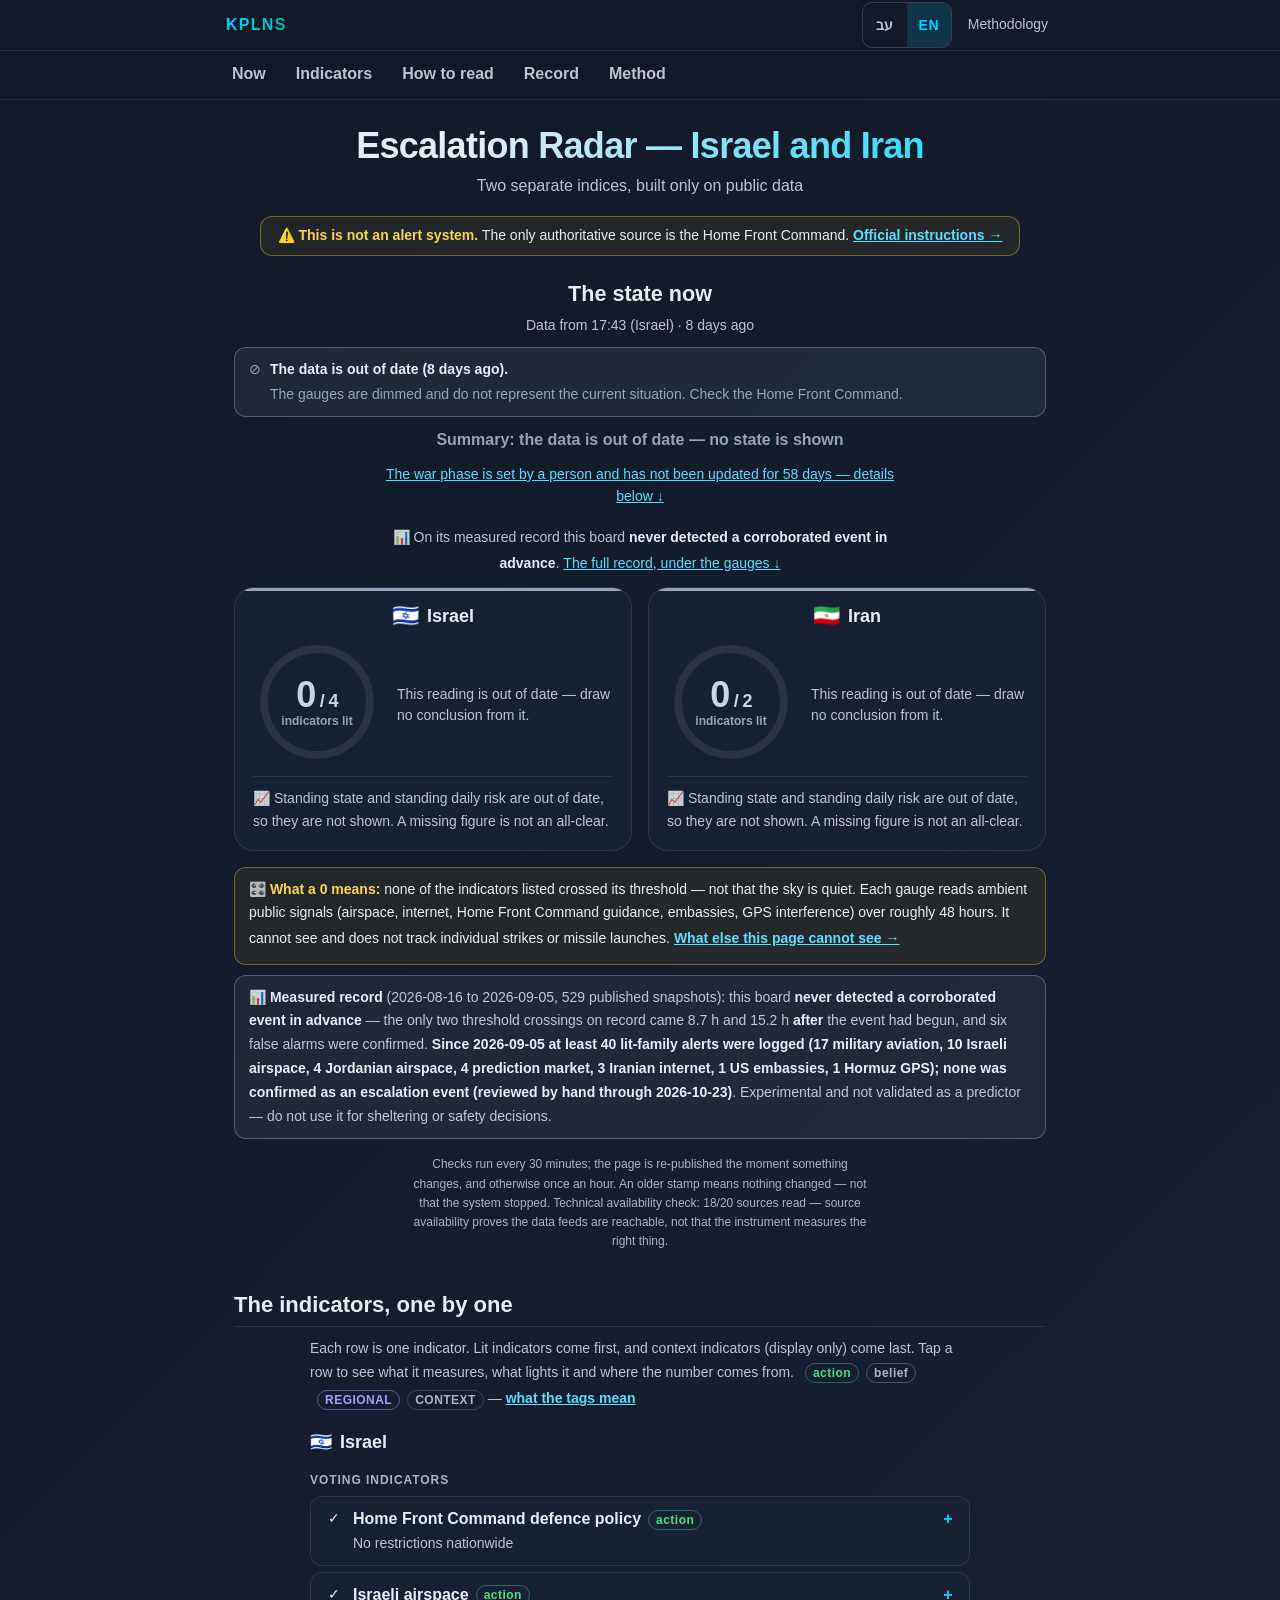
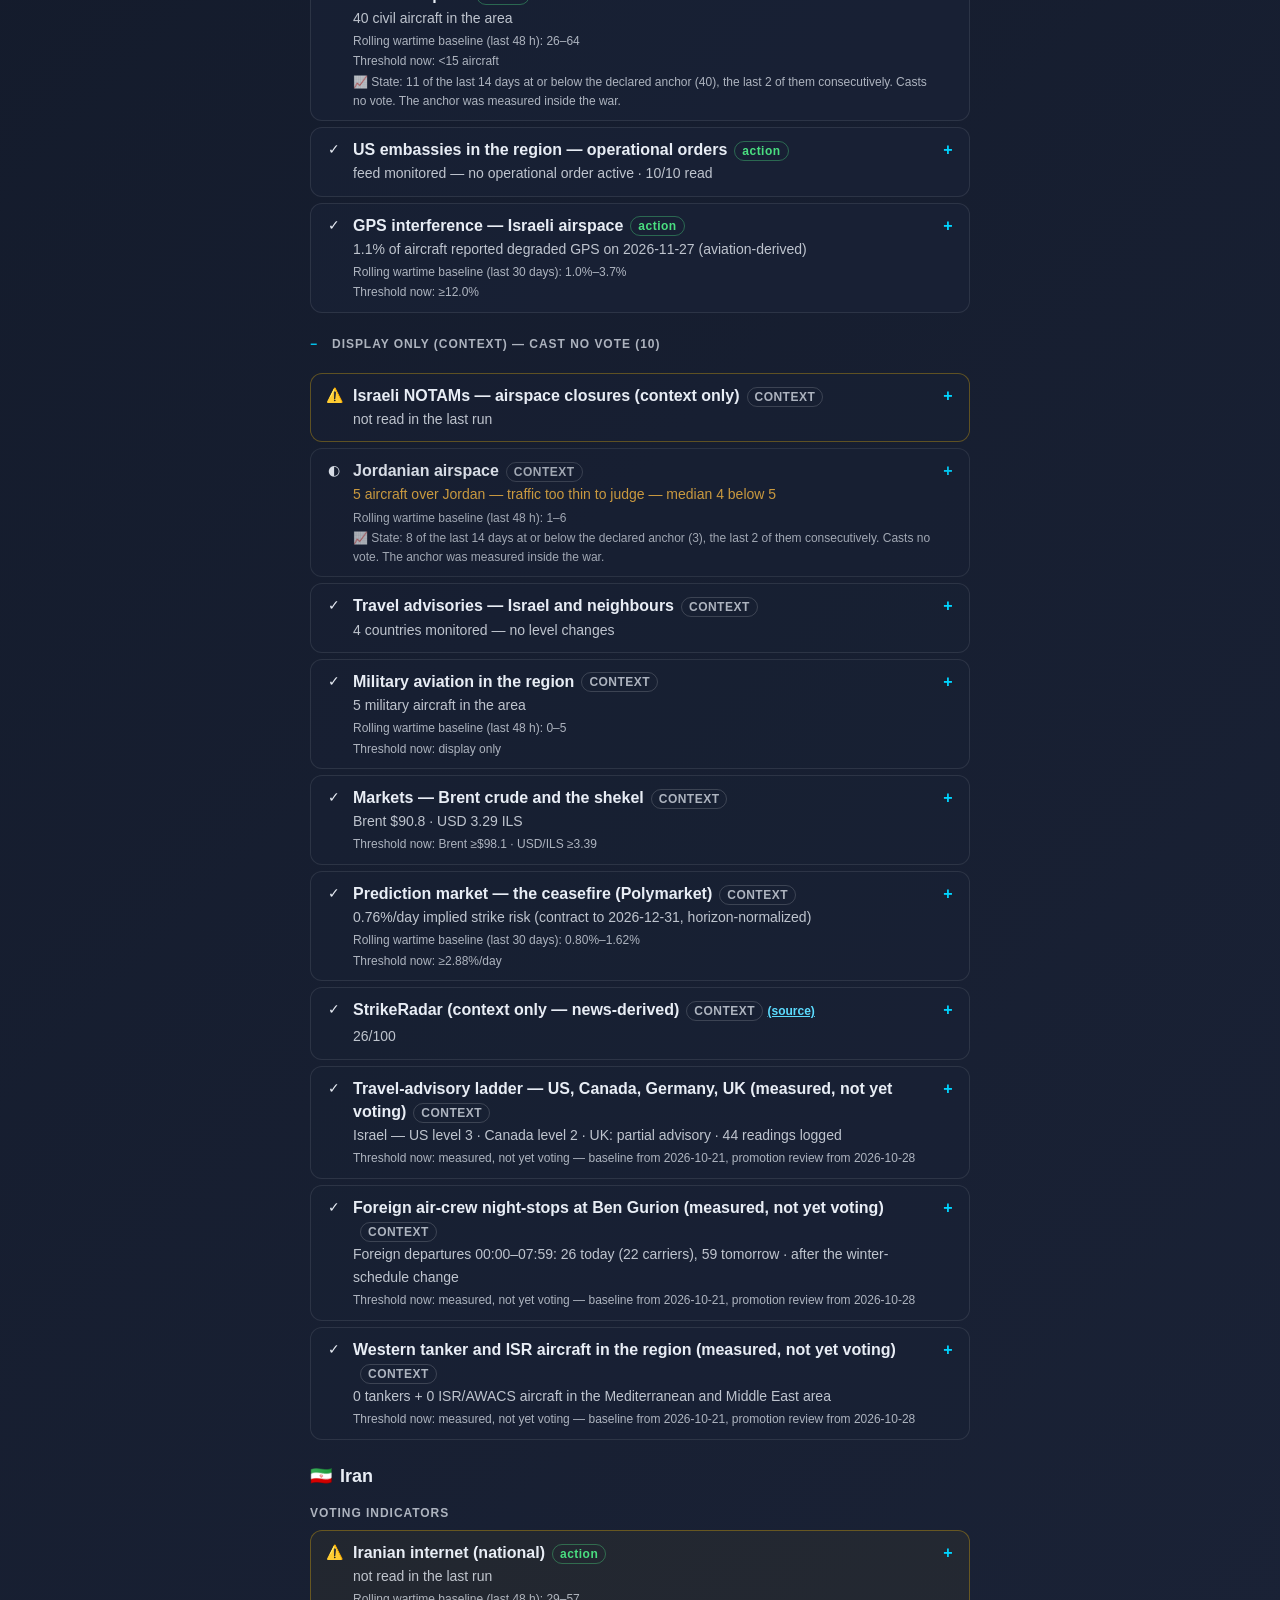
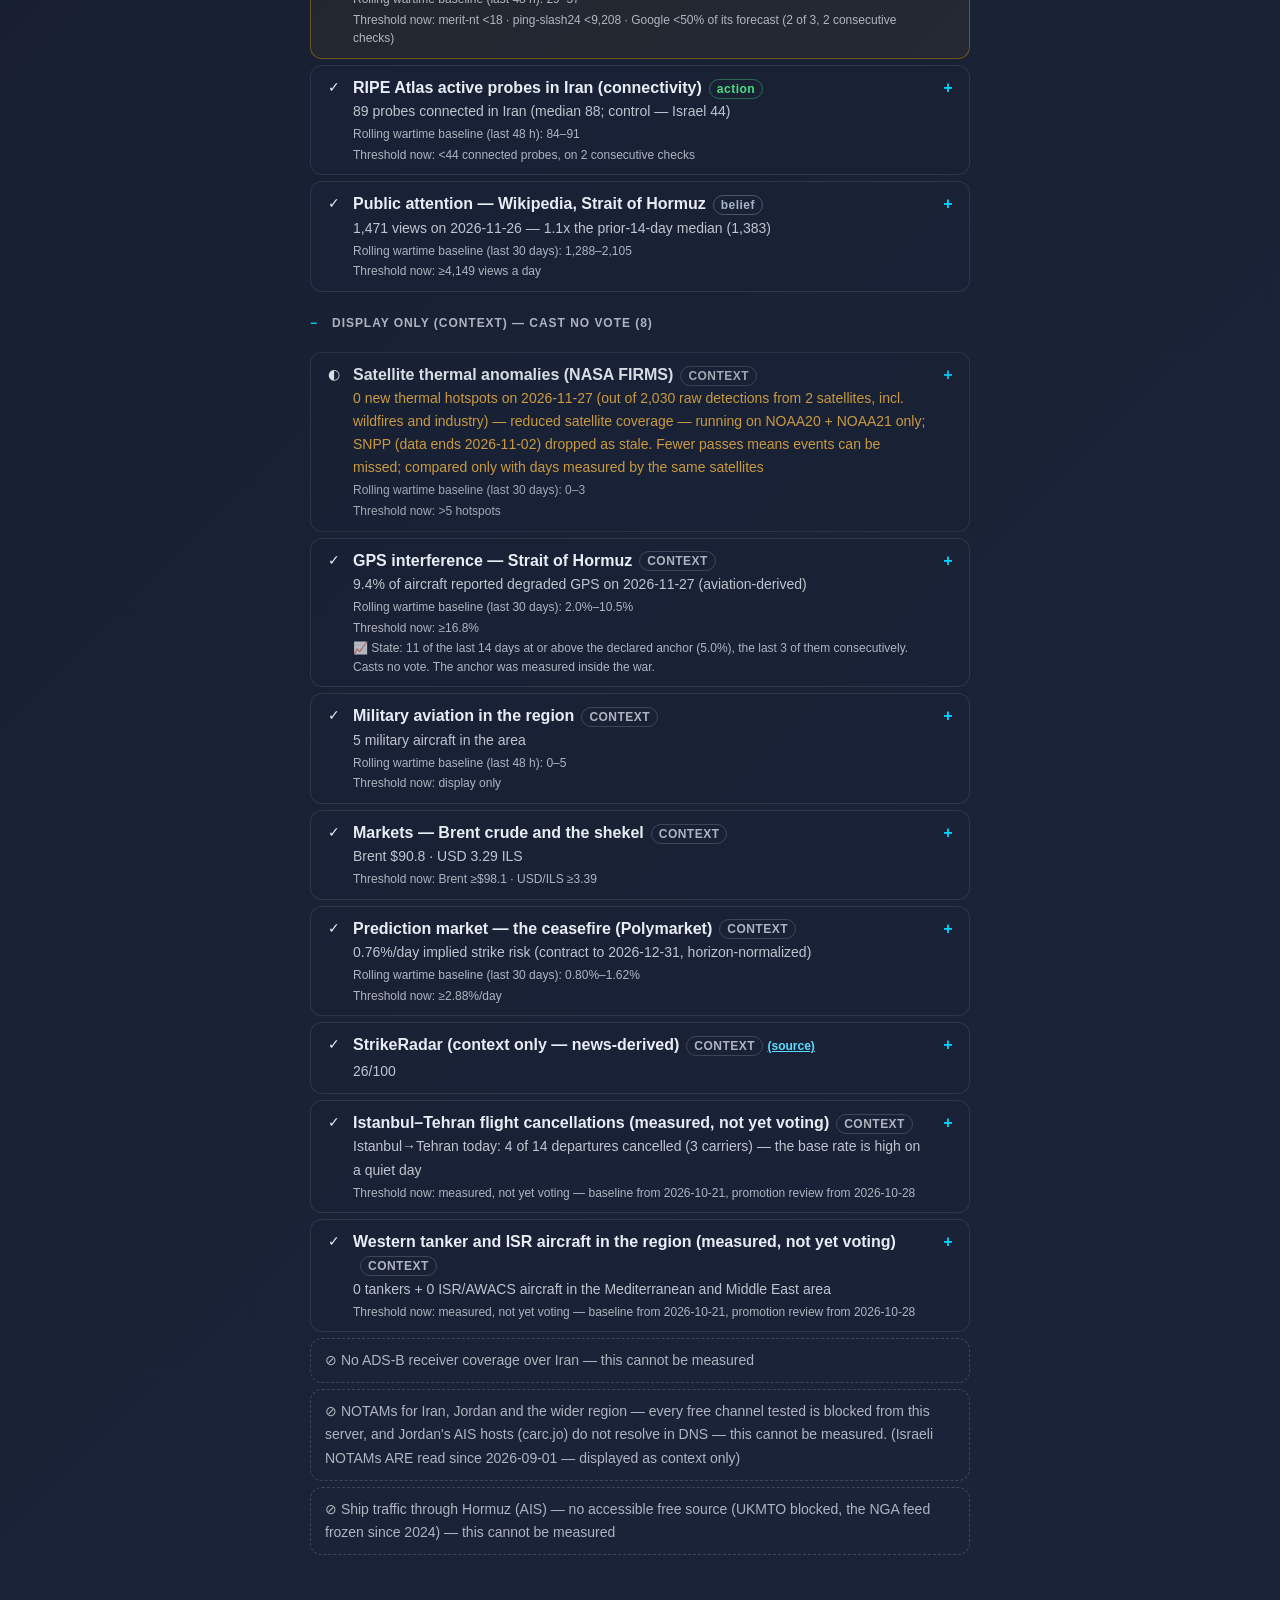
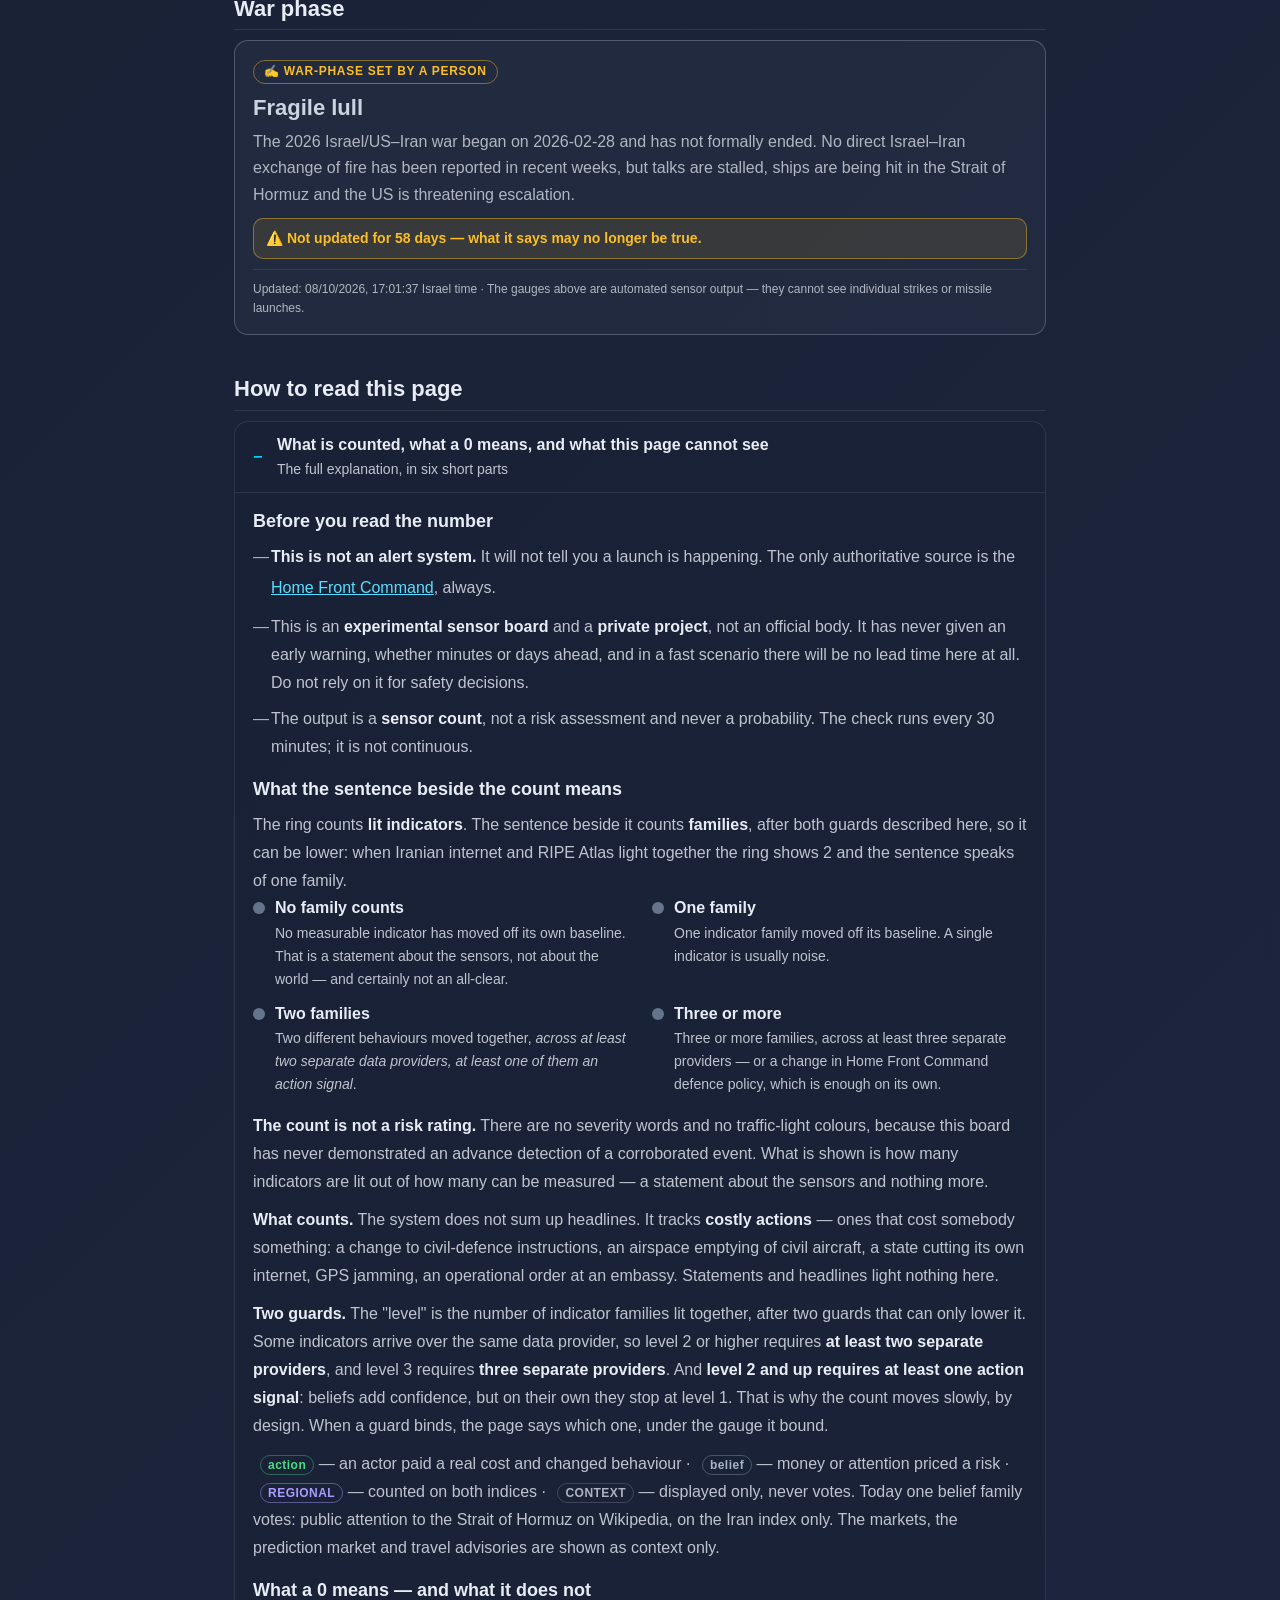
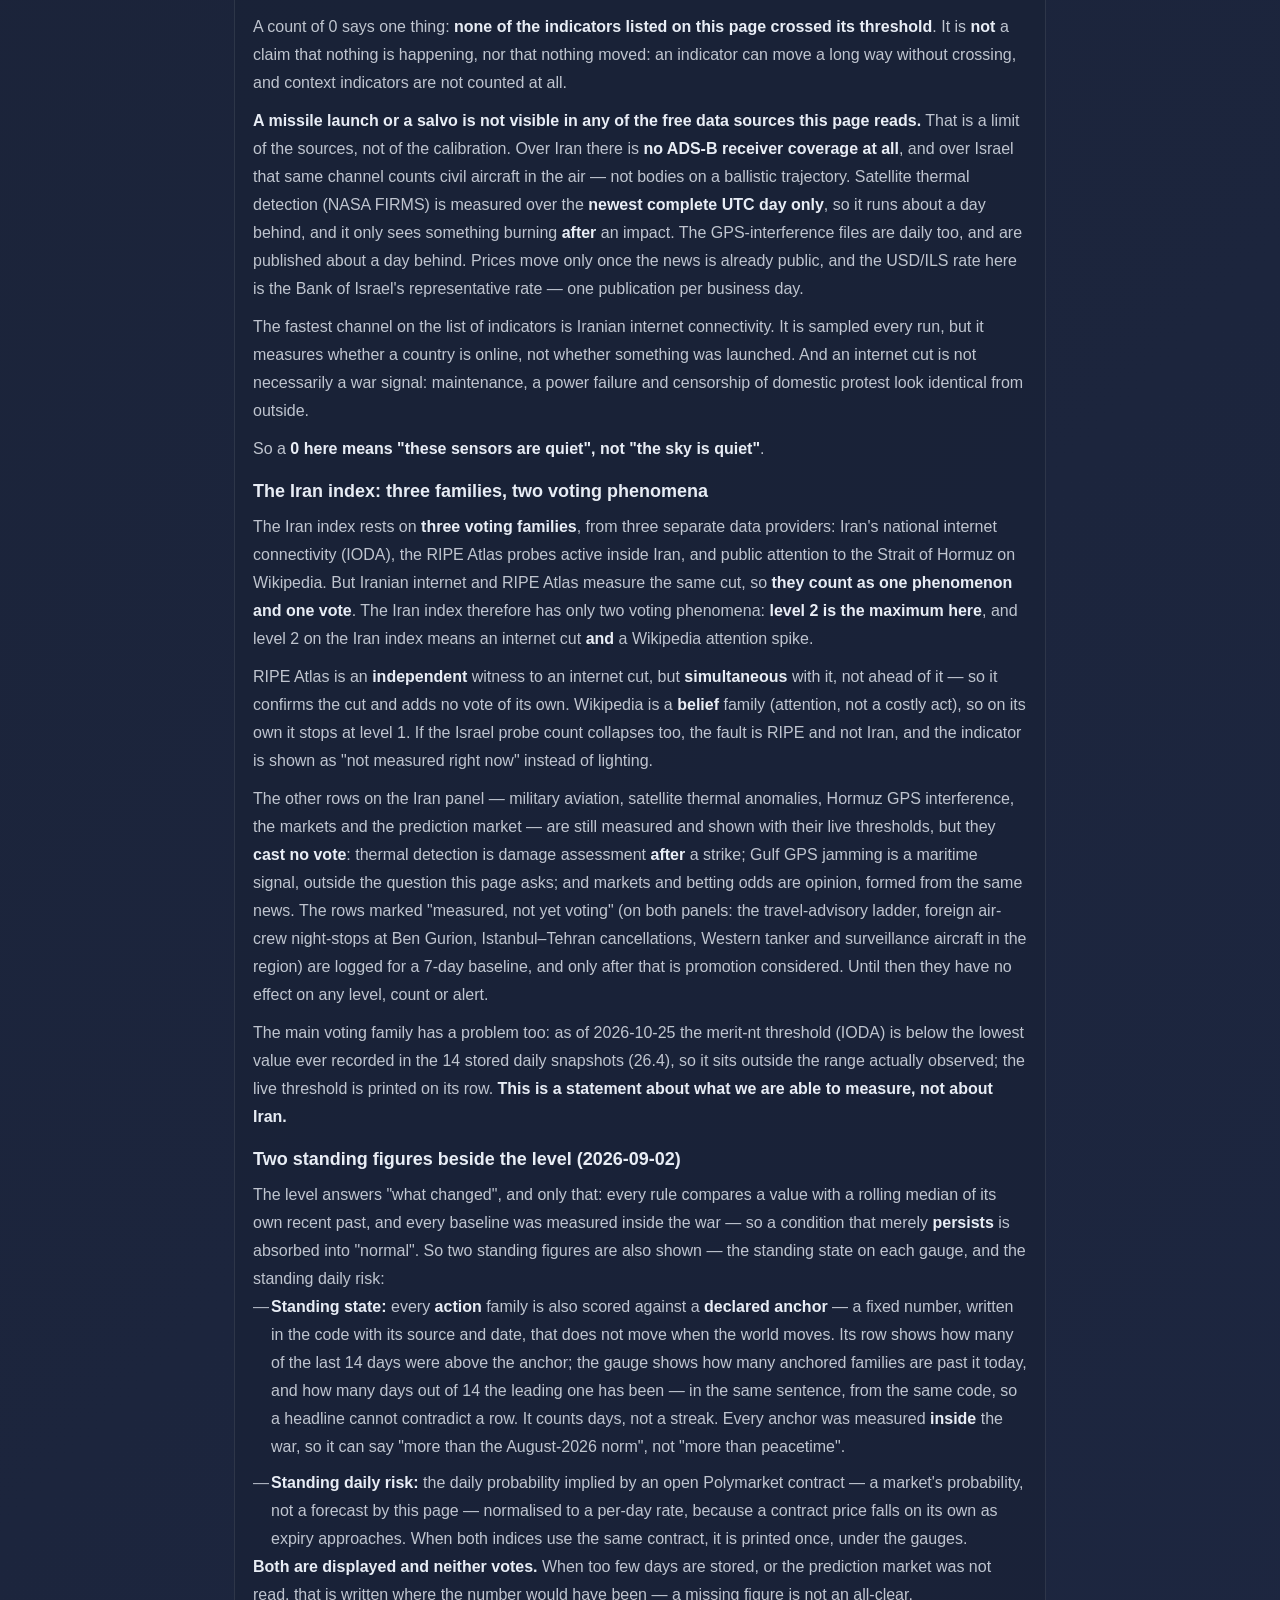
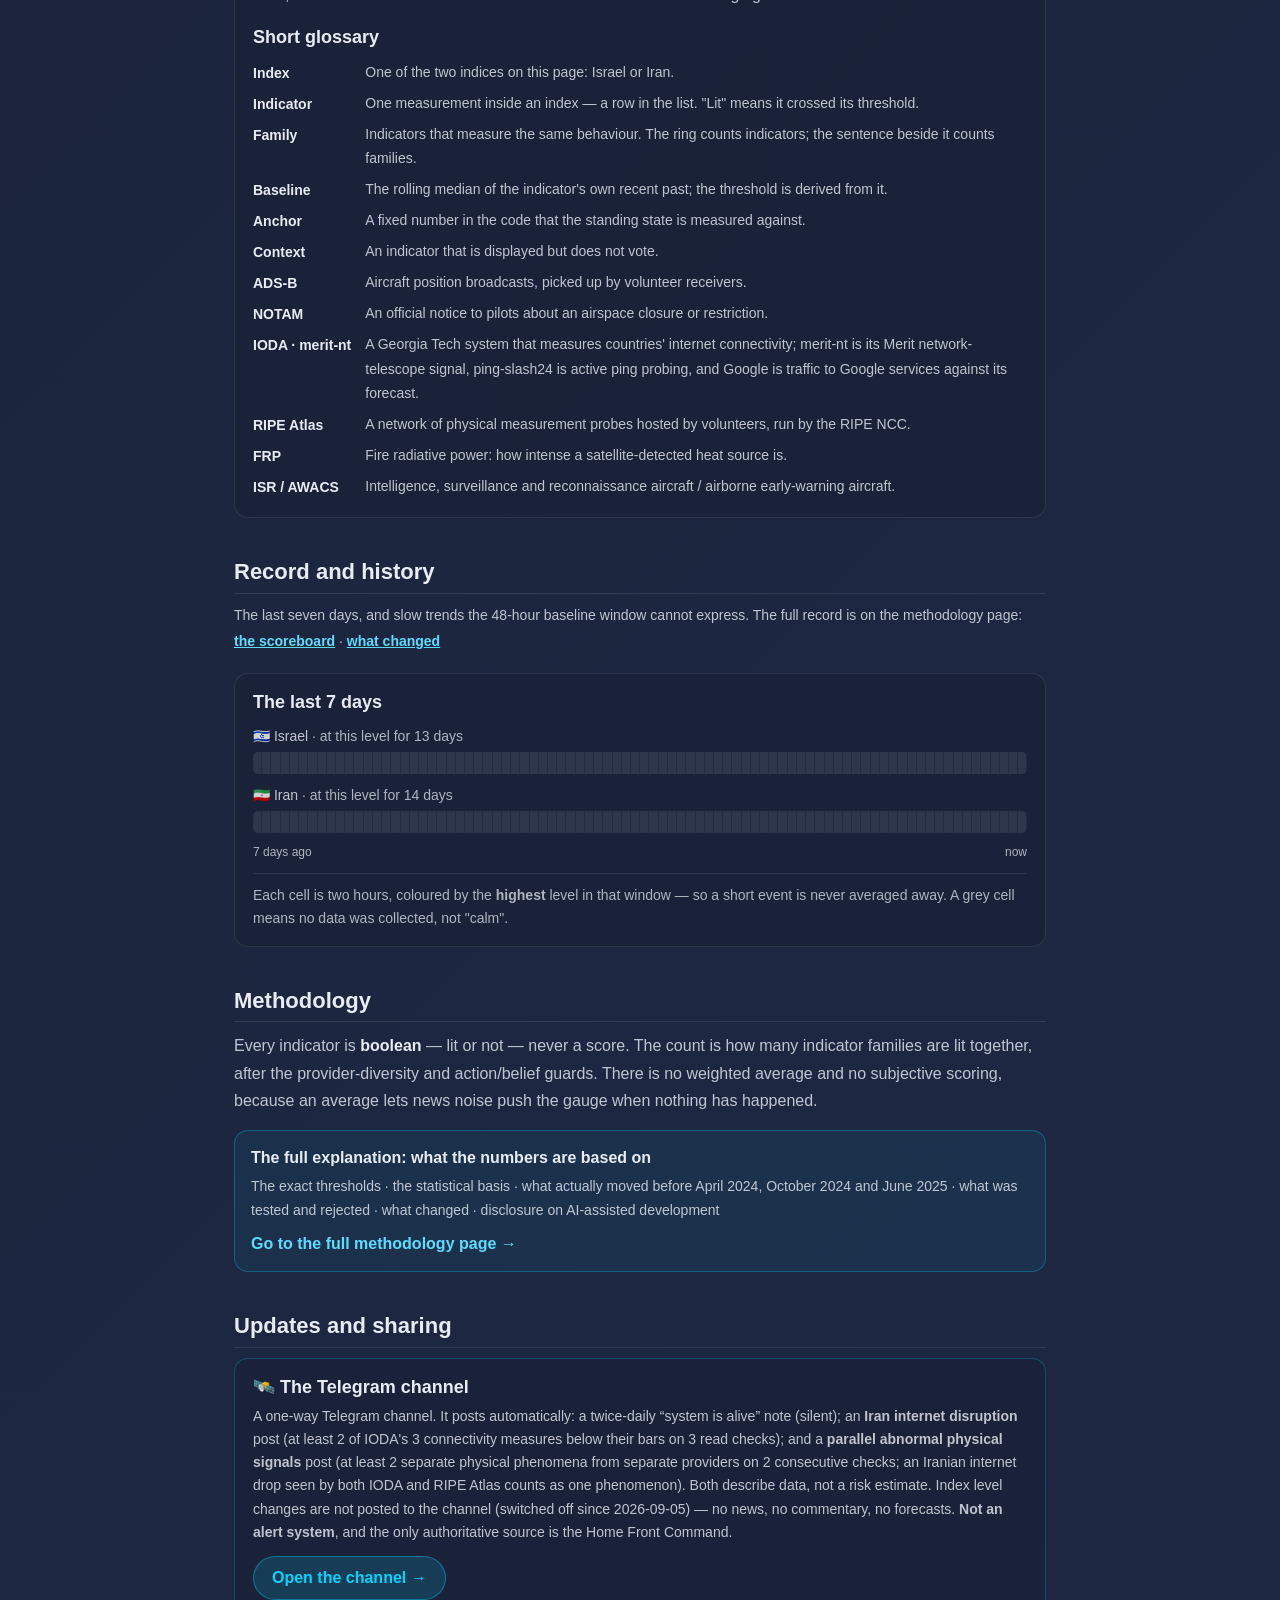
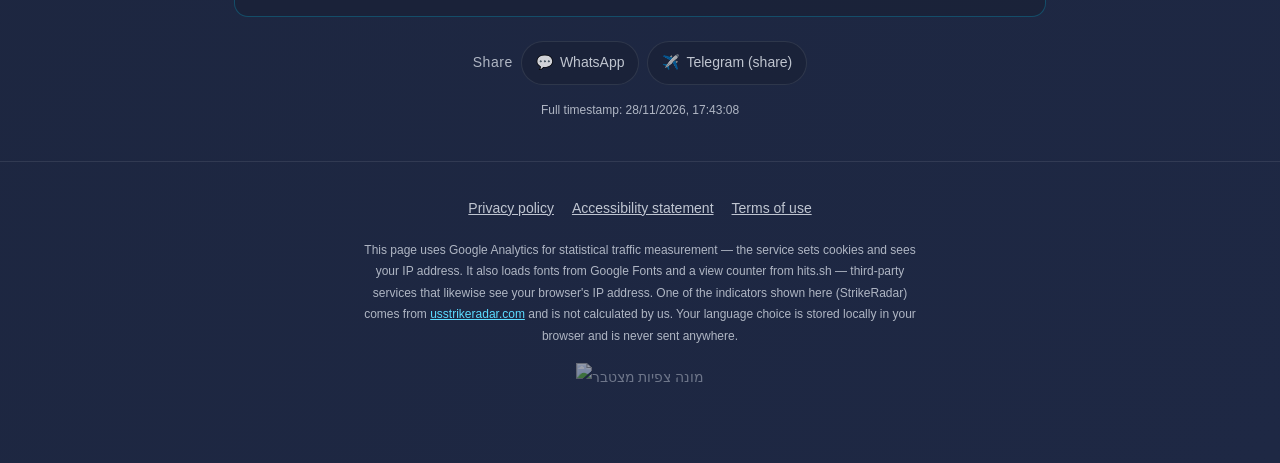
==== commit 327400cc: "radar: il=0 ir=0 (heartbeat)" ====
--- a/radar/index.html
+++ b/radar/index.html
@@ -663,7 +663,7 @@
        ~/israel_escalation_monitor/publish_radar.py from the same status.json
        the script below fetches. Empty until the next publish. -->
   <!-- SNAPSHOT:START -->
-<section class="snap" id="snap" aria-label="תצלום מצב סטטי"><div data-lang="he"><section class="warphase wp-ceasefire_degrading" aria-label="מצב הלחימה (עדכון אנושי)"><div class="wp-tag">✍️ מצב הלחימה נקבע בידי אדם</div><div class="wp-title">רגיעה שברירית</div><p class="wp-note">מלחמת 2026 בין ישראל/ארה&quot;ב לאיראן נפתחה ב-28.2.2026 ולא הסתיימה רשמית. בשבועות האחרונים לא דווחו חילופי אש ישירים בין ישראל לאיראן, אך המשא ומתן תקוע, ספינות נפגעות במצר הורמוז וארה&quot;ב מאיימת בהסלמה.</p><div class="wp-stale" role="note">⚠️ לא עודכן מזה 51 ימים — ייתכן שהנאמר כאן כבר אינו נכון.</div><div class="wp-meta">עודכן: <bdi>08/10/2026&nbsp;17:01</bdi> שעון ישראל · המחוונים הם פלט חיישנים אוטומטי — הם אינם רואים תקיפות בודדות או שיגורי טילים.</div></section><p class="snap-record">📊 רקורד מדוד (16.8–5.9.2026, 529 פרסומים): הלוח לא הקדים ולו אירוע מאומת אחד. שתי חציות הסף היחידות שנרשמו הופיעו כ-9 וכ-15 שעות אחרי שהאירוע החל, ונרשמו 6 התרעות שווא מאושרות. מאז 5.9.2026 נרשמו ביומן לפחות 40 התרעות (17 תעופה צבאית, 10 מרחב אווירי ישראל, 4 מרחב אווירי ירדן, 4 שוק ניבוי, 3 אינטרנט באיראן, 1 שגרירויות ארה&quot;ב, 1 GPS הורמוז); אף אחת לא אושרה כאירוע הסלמה (נבדק ידנית עד 23.10.2026). הוא ניסיוני ולא תוקף כמנבא — אין להשתמש בו להחלטות התגוננות.</p><div class="snap-head"><b>תצלום מצב סטטי</b> — נכון ל-<bdi>28/11/2026&nbsp;16:43</bdi> שעון ישראל · 0 מתוך 6 סמנים מדידים דולקים · 3 ערוצים אינם מנוטרים כלל</div><div class="banner warn"><span aria-hidden="true">⚠️</span><div><b>2 מקורות לא נקראו בבדיקה הזו.</b> הודעות NOTAM — מרחב ישראל (הקשר בלבד) · אינטרנט באיראן (ארצי) — מדד שלא נקרא אינו יכול להידלק, ולכן הרמה עשויה להיות מוצגת נמוך מדי.</div></div><div class="banner warn"><span aria-hidden="true">⚠️</span><div><b>כיסוי מופחת במקור אחד.</b> חריגות תרמיות מלוויין (NASA FIRMS): כיסוי לוויני מופחת — פועל על NOAA20 + NOAA21 בלבד; SNPP (עד 2026-11-02) הושמט כי הנתונים שלו תקועים. פחות מעברים פירושו שאירועים עלולים לא להיקלט; ההשוואה היא רק מול ימים שנמדדו באותם לוויינים</div></div><p class="snap-sum">סיכום: לא דולק אף סמן מדיד בשני המדדים. זו אמירה על החיישנים, לא על העולם.</p><p class="snap-caveat">🎛️ המחוון קורא אותות ציבוריים סביבתיים (מרחב אווירי, אינטרנט, הנחיות פיקוד העורף, שגרירויות, שיבוש GPS) על פני כ-48 שעות. הוא אינו רואה תקיפות בודדות או שיגורי טילים, ואינו עוקב אחריהן — 0 כאן אינו אישור שהכול בסדר.</p><div class="snap-ix"><h3>🇮🇱 ישראל — 0 מתוך 4 סמנים מדידים דולקים</h3><p class="snap-mean">לא נדלק אף מדד מדיד. זו אמירה על החיישנים, לא על העולם.</p><div class="gauge-standing">📈 מצב עומד (אינו רמה): 4 משפחות מעוגנות במדד הזה צברו מספיק ימים כדי לדווח, ו-2 מהן חוצות את העוגן המוצהר שלהן ביום האחרון שנשמר. הספירה הגבוהה ביותר באוגר: מרחב אווירי ישראל · 11 מתוך 14 הימים האחרונים מתחת לעוגן המוצהר (40), 2 מהם ברצף. אינו מצביע; כל העוגנים נמדדו בתוך המלחמה.</div><div class="gauge-standing">🎲 סיכון יומי עומד: 0.76% ליום. זו הסתברות גלומה מהשוק — כסף אמיתי ב-Polymarket — ולא תחזית של הדף הזה ולא מדידת חיישן. היא נגזרת מחוזה פתוח אחד, ⁦&quot;Israel x Iran ceasefire continues through December 31?&quot;⁩, שמוכרע לפי תקיפה אווירית או טילית של צד אחד בשני: מחירו מגלם 22% לתקיפה כזו עד סוף 31.12.2026, ונותרו לו 33 ימים. המספר המתפרסם הוא הקצב היומי ולא מחיר החוזה: מחיר חוזה יורד מעצמו ככל שמועד הפקיעה מתקרב, גם כשדבר לא השתנה, ולכן רק הקצב היומי בר-השוואה משבוע לשבוע. אינו מצביע.</div><ul><li>✓ <b>מדיניות התגוננות (פיקוד העורף)</b> [פעולה] — אין הגבלות בכל הארץ</li><li>✓ <b>מרחב אווירי ישראל</b> [פעולה] — 49 מטוסים אזרחיים באזור<span class="snap-sub">קו בסיס מלחמתי נע (יומיים אחרונים): <bdi>26–64</bdi></span><span class="snap-sub">סף הדלקה כעת: <bdi>פחות מ-15 מטוסים</bdi></span><span class="snap-sub">📈 מצב: 11 מתוך 14 הימים האחרונים מתחת לעוגן המוצהר (40), 2 מהם ברצף. אינו מצביע. העוגן נמדד בתוך המלחמה.</span></li><li>◐ <b>מרחב אווירי ירדן</b> [הקשר] — 3 מטוסים מעל ירדן — תעבורה דלילה מדי לשיפוט — חציון 4 מתחת ל-5<span class="snap-sub">קו בסיס מלחמתי נע (יומיים אחרונים): <bdi>1–6</bdi></span><span class="snap-sub">📈 מצב: 8 מתוך 14 הימים האחרונים מתחת לעוגן המוצהר (3), 2 מהם ברצף. אינו מצביע. העוגן נמדד בתוך המלחמה.</span></li><li>✓ <b>אזהרות מסע — ישראל והסביבה</b> [הקשר] — 4 מדינות במעקב — ללא שינוי ברמות</li><li>✓ <b>שגרירויות ארה&quot;ב באזור — הוראות מבצעיות</b> [פעולה] — הפיד במעקב — אין הוראה מבצעית פעילה · 10/10 נקראו</li><li>✓ <b>שיבוש GPS — מרחב ישראל</b> [פעולה] — 1.1% מהמטוסים דיווחו על שיבוש GPS ב-2026-11-27 (נגזר מתעופה)<span class="snap-sub">קו בסיס מלחמתי נע (30 הימים האחרונים): <bdi>1.0%–3.7%</bdi></span><span class="snap-sub">סף הדלקה כעת: <bdi>12.0% ומעלה</bdi></span></li><li>⚠️ <b>הודעות NOTAM — מרחב ישראל (הקשר בלבד)</b> [הקשר] — לא נקרא בריצה האחרונה</li><li>✓ <b>תעופה צבאית באזור</b> [הקשר] — 4 מטוסים צבאיים באזור<span class="snap-sub">קו בסיס מלחמתי נע (יומיים אחרונים): <bdi>0–4</bdi></span><span class="snap-sub">סף הדלקה כעת: <bdi>תצוגה בלבד</bdi></span></li><li>✓ <b>שווקים — נפט ברנט ושער השקל</b> [הקשר] — ברנט $90.8 · דולר 3.29 ₪<span class="snap-sub">סף הדלקה כעת: <bdi>ברנט $98.4 ומעלה · דולר 3.39 ₪ ומעלה</bdi></span></li><li>✓ <b>שוק ניבוי — הפסקת האש (Polymarket)</b> [הקשר] — סיכון גלום לתקיפה 0.76% ליום (חוזה עד סוף 31.12.2026, מנורמל לאופק)<span class="snap-sub">קו בסיס מלחמתי נע (30 הימים האחרונים): <bdi>0.80%–1.62%</bdi></span><span class="snap-sub">סף הדלקה כעת: <bdi>2.88% ליום ומעלה</bdi></span></li><li>✓ <b>StrikeRadar (הקשר בלבד — נגזר מחדשות)</b> [הקשר] — 27/100</li><li>✓ <b>סולם אזהרות מסע — ארה&quot;ב, קנדה, גרמניה, בריטניה (נמדד, עוד לא מצביע)</b> [הקשר] — ישראל — US 3 · CA 2 · UK חלקית · נרשמו 44 קריאות<span class="snap-sub">סף הדלקה כעת: <bdi>נמדד, עוד לא מצביע — בסיס מ-21.10.2026, בדיקת קידום מ-28.10.2026</bdi></span></li><li>✓ <b>לינות צוותי אוויר זרים בנתב&quot;ג (נמדד, עוד לא מצביע)</b> [הקשר] — המראות זרות 00:00–07:59: 26 היום (22 חברות), 59 מחר · אחרי מעבר ללוח החורף<span class="snap-sub">סף הדלקה כעת: <bdi>נמדד, עוד לא מצביע — בסיס מ-21.10.2026, בדיקת קידום מ-28.10.2026</bdi></span></li><li>✓ <b>מטוסי תדלוק ומודיעין מערביים באזור (נמדד, עוד לא מצביע)</b> [הקשר] — 0 מטוסי תדלוק, אין מטוסי מודיעין/התרעה באזור<span class="snap-sub">סף הדלקה כעת: <bdi>נמדד, עוד לא מצביע — בסיס מ-21.10.2026, בדיקת קידום מ-28.10.2026</bdi></span></li></ul></div><div class="snap-ix"><h3>🇮🇷 איראן — 0 מתוך 2 סמנים מדידים דולקים</h3><p class="snap-mean">לא נדלק אף מדד מדיד. זו אמירה על החיישנים, לא על העולם.</p><div class="gauge-standing">📈 מצב עומד (אינו רמה): 4 משפחות מעוגנות במדד הזה צברו מספיק ימים כדי לדווח, ואחת מהן (שיבוש GPS — מצר הורמוז) חוצה את העוגן המוצהר שלה ביום האחרון שנשמר. הספירה הגבוהה ביותר באוגר: שיבוש GPS — מצר הורמוז · 11 מתוך 14 הימים האחרונים מעל העוגן המוצהר (5.0%), 3 מהם ברצף. אינו מצביע; כל העוגנים נמדדו בתוך המלחמה.</div><div class="gauge-standing">🎲 סיכון יומי עומד: 0.76% ליום. זו הסתברות גלומה מהשוק — כסף אמיתי ב-Polymarket — ולא תחזית של הדף הזה ולא מדידת חיישן. היא נגזרת מחוזה פתוח אחד, ⁦&quot;Israel x Iran ceasefire continues through December 31?&quot;⁩, שמוכרע לפי תקיפה אווירית או טילית של צד אחד בשני: מחירו מגלם 22% לתקיפה כזו עד סוף 31.12.2026, ונותרו לו 33 ימים. המספר המתפרסם הוא הקצב היומי ולא מחיר החוזה: מחיר חוזה יורד מעצמו ככל שמועד הפקיעה מתקרב, גם כשדבר לא השתנה, ולכן רק הקצב היומי בר-השוואה משבוע לשבוע. אינו מצביע.</div><ul><li>⚠️ <b>אינטרנט באיראן (ארצי)</b> [פעולה] — לא נקרא בריצה האחרונה<span class="snap-sub">קו בסיס מלחמתי נע (יומיים אחרונים): <bdi>29–57</bdi></span><span class="snap-sub">סף הדלקה כעת: <bdi>merit-nt פחות מ-18 · ping-slash24 פחות מ-9,208 · Google פחות מ-50% מהתחזית (2 מתוך 3, 2 בדיקות רצופות)</bdi></span></li><li>◐ <b>חריגות תרמיות מלוויין (NASA FIRMS)</b> [הקשר] — 0 מוקדים תרמיים חדשים ב-2026-11-27 (מתוך 2,030 זיהויים גולמיים מ-2 לוויינים, כולל שרפות ותעשייה) — כיסוי לוויני מופחת — פועל על NOAA20 + NOAA21 בלבד; SNPP (עד 2026-11-02) הושמט כי הנתונים שלו תקועים. פחות מעברים פירושו שאירועים עלולים לא להיקלט; ההשוואה היא רק מול ימים שנמדדו באותם לוויינים<span class="snap-sub">קו בסיס מלחמתי נע (30 הימים האחרונים): <bdi>0–3</bdi></span><span class="snap-sub">סף הדלקה כעת: <bdi>יותר מ-5 מוקדים</bdi></span></li><li>✓ <b>שיבוש GPS — מצר הורמוז</b> [הקשר] — 9.4% מהמטוסים דיווחו על שיבוש GPS ב-2026-11-27 (נגזר מתעופה)<span class="snap-sub">קו בסיס מלחמתי נע (30 הימים האחרונים): <bdi>2.0%–10.5%</bdi></span><span class="snap-sub">סף הדלקה כעת: <bdi>16.8% ומעלה</bdi></span><span class="snap-sub">📈 מצב: 11 מתוך 14 הימים האחרונים מעל העוגן המוצהר (5.0%), 3 מהם ברצף. אינו מצביע. העוגן נמדד בתוך המלחמה.</span></li><li>✓ <b>תעופה צבאית באזור</b> [הקשר] — 4 מטוסים צבאיים באזור<span class="snap-sub">קו בסיס מלחמתי נע (יומיים אחרונים): <bdi>0–4</bdi></span><span class="snap-sub">סף הדלקה כעת: <bdi>תצוגה בלבד</bdi></span></li><li>✓ <b>שווקים — נפט ברנט ושער השקל</b> [הקשר] — ברנט $90.8 · דולר 3.29 ₪<span class="snap-sub">סף הדלקה כעת: <bdi>ברנט $98.4 ומעלה · דולר 3.39 ₪ ומעלה</bdi></span></li><li>✓ <b>שוק ניבוי — הפסקת האש (Polymarket)</b> [הקשר] — סיכון גלום לתקיפה 0.76% ליום (חוזה עד סוף 31.12.2026, מנורמל לאופק)<span class="snap-sub">קו בסיס מלחמתי נע (30 הימים האחרונים): <bdi>0.80%–1.62%</bdi></span><span class="snap-sub">סף הדלקה כעת: <bdi>2.88% ליום ומעלה</bdi></span></li><li>✓ <b>StrikeRadar (הקשר בלבד — נגזר מחדשות)</b> [הקשר] — 27/100</li><li>✓ <b>חיישני RIPE Atlas פעילים באיראן (קישוריות)</b> [פעולה] — 85 חיישנים מחוברים באיראן (חציון 88; בקרה — ישראל 44)<span class="snap-sub">קו בסיס מלחמתי נע (יומיים אחרונים): <bdi>84–91</bdi></span><span class="snap-sub">סף הדלקה כעת: <bdi>פחות מ-44 חיישנים מחוברים, ב-2 בדיקות רצופות</bdi></span></li><li>✓ <b>עניין ציבורי — ויקיפדיה, מצר הורמוז</b> [דעה] — 1,471 צפיות ב-2026-11-26 — פי 1.1 מחציון 14 הימים הקודמים (1,383)<span class="snap-sub">קו בסיס מלחמתי נע (30 הימים האחרונים): <bdi>1,288–2,105</bdi></span><span class="snap-sub">סף הדלקה כעת: <bdi>4,149 צפיות ביום ומעלה</bdi></span></li><li>✓ <b>איסטנבול–טהרן: ביטולי טיסות (נמדד, עוד לא מצביע)</b> [הקשר] — איסטנבול→טהרן היום: 4 מתוך 14 המראות בוטלו (3 חברות) — שיעור הבסיס גבוה גם ביום שקט<span class="snap-sub">סף הדלקה כעת: <bdi>נמדד, עוד לא מצביע — בסיס מ-21.10.2026, בדיקת קידום מ-28.10.2026</bdi></span></li><li>✓ <b>מטוסי תדלוק ומודיעין מערביים באזור (נמדד, עוד לא מצביע)</b> [הקשר] — 0 מטוסי תדלוק, אין מטוסי מודיעין/התרעה באזור<span class="snap-sub">סף הדלקה כעת: <bdi>נמדד, עוד לא מצביע — בסיס מ-21.10.2026, בדיקת קידום מ-28.10.2026</bdi></span></li></ul><div class="snap-sub">⊘ אין כיסוי מקלטי ADS-B מעל איראן — לא ניתן למדוד</div><div class="snap-sub">⊘ הודעות NOTAM לאיראן, לירדן ולאזור — כל הערוצים החינמיים שנבדקו חסומים מהשרת, ושרתי ה-AIS של ירדן (carc.jo) אינם נפתרים ב-DNS — לא ניתן למדוד. (NOTAM ישראליים כן נקראים מ-1.9.2026 — מוצגים כהקשר בלבד)</div><div class="snap-sub">⊘ תנועת ספינות במצר הורמוז (AIS) — אין מקור חופשי נגיש (UKMTO חסום, פיד NGA קפוא מ-2024) — לא ניתן למדוד</div></div><section class="wxcard" aria-label="☁️ מזג אוויר — הקשר בלבד"><h3 class="wx-h">☁️ מזג אוויר — הקשר בלבד</h3><p class="wx-disc"><b>מידע בלבד — לא סמן. בדיקה לאחור של 6 אירועים (2024-2026) לא מצאה קשר בין עננות לתקיפות; בהיר אינו מעיד על סיכון.</b></p><ul class="wx-rows"><li>איראן: מעונן חלקית · עננות ממוצעת 56% · בעונה זו כ-54% מהחלונות המקבילים היו מעוננים חלקית<span class="wx-pts">טהרן 41% · איספהאן 75% · נתנז/פורדו 59% · תבריז 70% · כרמנשאה 35%</span></li><li>ישראל: מעונן · עננות ממוצעת 100% · בעונה זו כ-18% מהחלונות המקבילים היו מעוננים</li></ul><div class="wx-meta">17:00-05:00 (שעון ישראל) · נקרא ב-16:43</div><div class="wx-note">תחזית עננות כוללת ל-12 השעות הקרובות (Open-Meteo), ממוצע על הנקודות. בהיר: עד 20%, חלקי: 20-70%, מעונן: מעל 70%. &quot;בעונה זו&quot; = חלק החלונות של 12 שעות שהתחילו באותה שעה ובאותה עונה (±30 יום) ב-2020-2025 (ERA5) והיו באותה קטגוריה. אינו נכנס לרמה, לספירה או להתראות.</div></section><p class="snap-note">בדיקת זמינות טכנית: 18/20 מקורות נקראו בריצה זו — זמינות מקור מעידה שהצינור עובד, לא שהמכשיר מודד את הדבר הנכון. התצלום הזה נוצר בשרת ברגע פרסום הדף. הבדיקה רצה בשרת כל 30 דקות, ועם JavaScript הדף מרענן את הנתונים מעצמו כל כ-5 דקות ובכל חזרה ללשונית. בלי JavaScript, מה שמופיע כאן הוא המצב שנמדד בחותמת שלמעלה — <b>לא</b> המצב כעת. זו אינה מערכת התרעה, והמקור המחייב היחיד הוא <a href="https://www.oref.org.il/" target="_blank" rel="noopener">פיקוד העורף</a>.</p></div><div data-lang="en" id="snap-en"></div><template id="snap-en-tpl"><section class="warphase wp-ceasefire_degrading" aria-label="War-phase status (human-entered)"><div class="wp-tag">✍️ WAR-PHASE SET BY A PERSON</div><div class="wp-title">Fragile lull</div><p class="wp-note">The 2026 Israel/US–Iran war began on 2026-02-28 and has not formally ended. No direct Israel–Iran exchange of fire has been reported in recent weeks, but talks are stalled, ships are being hit in the Strait of Hormuz and the US is threatening escalation.</p><div class="wp-stale" role="note">⚠️ Not updated for 51 days — what it says may no longer be true.</div><div class="wp-meta">Updated: <bdi>08/10/2026&nbsp;17:01</bdi> Israel time · The gauges are automated sensor output — they cannot see individual strikes or missile launches.</div></section><p class="snap-record">📊 Measured record (2026-08-16 to 2026-09-05, 529 published snapshots): this board has never detected a corroborated event in advance. The only two threshold crossings on record came 8.7 h and 15.2 h after the event had begun, and six false alarms were confirmed. Since 2026-09-05 at least 40 lit-family alerts were logged (17 military aviation, 10 Israeli airspace, 4 Jordanian airspace, 4 prediction market, 3 Iranian internet, 1 US embassies, 1 Hormuz GPS); none was confirmed as an escalation event (reviewed by hand through 2026-10-23). Experimental and not validated as a predictor — do not use it for sheltering or safety decisions.</p><div class="snap-head"><b>Static snapshot</b> — as of <bdi>28/11/2026&nbsp;16:43</bdi> Israel time · 0 of 6 measurable tripwires lit · 3 channels unmonitored</div><div class="banner warn"><span aria-hidden="true">⚠️</span><div><b>2 sources were not read in this check.</b> Israeli NOTAMs — airspace closures (context only) · Iranian internet (national) — an indicator that cannot be read cannot light, so the level may be under-reported.</div></div><div class="banner warn"><span aria-hidden="true">⚠️</span><div><b>Reduced coverage on one source.</b> Satellite thermal anomalies (NASA FIRMS): reduced satellite coverage — running on NOAA20 + NOAA21 only; SNPP (data ends 2026-11-02) dropped as stale. Fewer passes means events can be missed; compared only with days measured by the same satellites</div></div><p class="snap-sum">Summary: no measurable tripwire is lit on either index. That is a statement about the sensors, not about the world.</p><p class="snap-caveat">🎛️ Each gauge reads ambient public signals (airspace, internet, Home Front Command guidance, embassies, GPS interference) over roughly 48 hours. It cannot see and does not track individual strikes or missile launches — 0 here is not an all-clear.</p><div class="snap-ix"><h3>🇮🇱 Israel — 0 of 4 measurable tripwires lit</h3><p class="snap-mean">No measurable tripwire is lit. That is a statement about the sensors, not about the world.</p><div class="gauge-standing">📈 Standing state (not a level): 4 anchored families on this index have enough stored days to report, and 2 of them are past their declared anchors on the most recent stored day. Longest-running: Israeli airspace · 11 of the last 14 days at or below the declared anchor (40), the last 2 of them consecutively. Casts no vote; every anchor was measured inside the war.</div><div class="gauge-standing">🎲 Standing daily risk: 0.76%/day. This is a MARKET-IMPLIED probability — real money on Polymarket — not a forecast by this page and not a sensor reading. It comes from one open contract, &quot;Israel x Iran ceasefire continues through December 31?&quot;, which resolves on an air or missile strike by either side against the other: its price implies a 22% chance of such a strike before 2026-12-31, with 33 days left to run. The figure published is the PER-DAY rate, not the contract price: a contract price falls on its own as expiry approaches even when nothing has changed, so only the daily rate is comparable from one week to the next. Casts no vote.</div><ul><li>✓ <b>Home Front Command defence policy</b> [action] — No restrictions nationwide</li><li>✓ <b>Israeli airspace</b> [action] — 49 civil aircraft in the area<span class="snap-sub">Rolling wartime baseline (last 48 h): <bdi>26–64</bdi></span><span class="snap-sub">Threshold now: <bdi>&lt;15 aircraft</bdi></span><span class="snap-sub">📈 State: 11 of the last 14 days at or below the declared anchor (40), the last 2 of them consecutively. Casts no vote. The anchor was measured inside the war.</span></li><li>◐ <b>Jordanian airspace</b> [context] — 3 aircraft over Jordan — traffic too thin to judge — median 4 below 5<span class="snap-sub">Rolling wartime baseline (last 48 h): <bdi>1–6</bdi></span><span class="snap-sub">📈 State: 8 of the last 14 days at or below the declared anchor (3), the last 2 of them consecutively. Casts no vote. The anchor was measured inside the war.</span></li><li>✓ <b>Travel advisories — Israel and neighbours</b> [context] — 4 countries monitored — no level changes</li><li>✓ <b>US embassies in the region — operational orders</b> [action] — feed monitored — no operational order active · 10/10 read</li><li>✓ <b>GPS interference — Israeli airspace</b> [action] — 1.1% of aircraft reported degraded GPS on 2026-11-27 (aviation-derived)<span class="snap-sub">Rolling wartime baseline (last 30 days): <bdi>1.0%–3.7%</bdi></span><span class="snap-sub">Threshold now: <bdi>≥12.0%</bdi></span></li><li>⚠️ <b>Israeli NOTAMs — airspace closures (context only)</b> [context] — not read in the last run</li><li>✓ <b>Military aviation in the region</b> [context] — 4 military aircraft in the area<span class="snap-sub">Rolling wartime baseline (last 48 h): <bdi>0–4</bdi></span><span class="snap-sub">Threshold now: <bdi>display only</bdi></span></li><li>✓ <b>Markets — Brent crude and the shekel</b> [context] — Brent $90.8 · USD 3.29 ILS<span class="snap-sub">Threshold now: <bdi>Brent ≥$98.4 · USD/ILS ≥3.39</bdi></span></li><li>✓ <b>Prediction market — the ceasefire (Polymarket)</b> [context] — 0.76%/day implied strike risk (contract to 2026-12-31, horizon-normalized)<span class="snap-sub">Rolling wartime baseline (last 30 days): <bdi>0.80%–1.62%</bdi></span><span class="snap-sub">Threshold now: <bdi>≥2.88%/day</bdi></span></li><li>✓ <b>StrikeRadar (context only — news-derived)</b> [context] — 27/100</li><li>✓ <b>Travel-advisory ladder — US, Canada, Germany, UK (measured, not yet voting)</b> [context] — Israel — US level 3 · Canada level 2 · UK: partial advisory · 44 readings logged<span class="snap-sub">Threshold now: <bdi>measured, not yet voting — baseline from 2026-10-21, promotion review from 2026-10-28</bdi></span></li><li>✓ <b>Foreign air-crew night-stops at Ben Gurion (measured, not yet voting)</b> [context] — Foreign departures 00:00–07:59: 26 today (22 carriers), 59 tomorrow · after the winter-schedule change<span class="snap-sub">Threshold now: <bdi>measured, not yet voting — baseline from 2026-10-21, promotion review from 2026-10-28</bdi></span></li><li>✓ <b>Western tanker and ISR aircraft in the region (measured, not yet voting)</b> [context] — 0 tankers + 0 ISR/AWACS aircraft in the Mediterranean and Middle East area<span class="snap-sub">Threshold now: <bdi>measured, not yet voting — baseline from 2026-10-21, promotion review from 2026-10-28</bdi></span></li></ul></div><div class="snap-ix"><h3>🇮🇷 Iran — 0 of 2 measurable tripwires lit</h3><p class="snap-mean">No measurable tripwire is lit. That is a statement about the sensors, not about the world.</p><div class="gauge-standing">📈 Standing state (not a level): 4 anchored families on this index have enough stored days to report, and one of them is past its declared anchor on the most recent stored day. Longest-running: GPS interference — Strait of Hormuz · 11 of the last 14 days at or above the declared anchor (5.0%), the last 3 of them consecutively. Casts no vote; every anchor was measured inside the war.</div><div class="gauge-standing">🎲 Standing daily risk: 0.76%/day. This is a MARKET-IMPLIED probability — real money on Polymarket — not a forecast by this page and not a sensor reading. It comes from one open contract, &quot;Israel x Iran ceasefire continues through December 31?&quot;, which resolves on an air or missile strike by either side against the other: its price implies a 22% chance of such a strike before 2026-12-31, with 33 days left to run. The figure published is the PER-DAY rate, not the contract price: a contract price falls on its own as expiry approaches even when nothing has changed, so only the daily rate is comparable from one week to the next. Casts no vote.</div><ul><li>⚠️ <b>Iranian internet (national)</b> [action] — not read in the last run<span class="snap-sub">Rolling wartime baseline (last 48 h): <bdi>29–57</bdi></span><span class="snap-sub">Threshold now: <bdi>merit-nt &lt;18 · ping-slash24 &lt;9,208 · Google &lt;50% of its forecast (2 of 3, 2 consecutive checks)</bdi></span></li><li>◐ <b>Satellite thermal anomalies (NASA FIRMS)</b> [context] — 0 new thermal hotspots on 2026-11-27 (out of 2,030 raw detections from 2 satellites, incl. wildfires and industry) — reduced satellite coverage — running on NOAA20 + NOAA21 only; SNPP (data ends 2026-11-02) dropped as stale. Fewer passes means events can be missed; compared only with days measured by the same satellites<span class="snap-sub">Rolling wartime baseline (last 30 days): <bdi>0–3</bdi></span><span class="snap-sub">Threshold now: <bdi>&gt;5 hotspots</bdi></span></li><li>✓ <b>GPS interference — Strait of Hormuz</b> [context] — 9.4% of aircraft reported degraded GPS on 2026-11-27 (aviation-derived)<span class="snap-sub">Rolling wartime baseline (last 30 days): <bdi>2.0%–10.5%</bdi></span><span class="snap-sub">Threshold now: <bdi>≥16.8%</bdi></span><span class="snap-sub">📈 State: 11 of the last 14 days at or above the declared anchor (5.0%), the last 3 of them consecutively. Casts no vote. The anchor was measured inside the war.</span></li><li>✓ <b>Military aviation in the region</b> [context] — 4 military aircraft in the area<span class="snap-sub">Rolling wartime baseline (last 48 h): <bdi>0–4</bdi></span><span class="snap-sub">Threshold now: <bdi>display only</bdi></span></li><li>✓ <b>Markets — Brent crude and the shekel</b> [context] — Brent $90.8 · USD 3.29 ILS<span class="snap-sub">Threshold now: <bdi>Brent ≥$98.4 · USD/ILS ≥3.39</bdi></span></li><li>✓ <b>Prediction market — the ceasefire (Polymarket)</b> [context] — 0.76%/day implied strike risk (contract to 2026-12-31, horizon-normalized)<span class="snap-sub">Rolling wartime baseline (last 30 days): <bdi>0.80%–1.62%</bdi></span><span class="snap-sub">Threshold now: <bdi>≥2.88%/day</bdi></span></li><li>✓ <b>StrikeRadar (context only — news-derived)</b> [context] — 27/100</li><li>✓ <b>RIPE Atlas active probes in Iran (connectivity)</b> [action] — 85 probes connected in Iran (median 88; control — Israel 44)<span class="snap-sub">Rolling wartime baseline (last 48 h): <bdi>84–91</bdi></span><span class="snap-sub">Threshold now: <bdi>&lt;44 connected probes, on 2 consecutive checks</bdi></span></li><li>✓ <b>Public attention — Wikipedia, Strait of Hormuz</b> [belief] — 1,471 views on 2026-11-26 — 1.1x the prior-14-day median (1,383)<span class="snap-sub">Rolling wartime baseline (last 30 days): <bdi>1,288–2,105</bdi></span><span class="snap-sub">Threshold now: <bdi>≥4,149 views a day</bdi></span></li><li>✓ <b>Istanbul–Tehran flight cancellations (measured, not yet voting)</b> [context] — Istanbul→Tehran today: 4 of 14 departures cancelled (3 carriers) — the base rate is high on a quiet day<span class="snap-sub">Threshold now: <bdi>measured, not yet voting — baseline from 2026-10-21, promotion review from 2026-10-28</bdi></span></li><li>✓ <b>Western tanker and ISR aircraft in the region (measured, not yet voting)</b> [context] — 0 tankers + 0 ISR/AWACS aircraft in the Mediterranean and Middle East area<span class="snap-sub">Threshold now: <bdi>measured, not yet voting — baseline from 2026-10-21, promotion review from 2026-10-28</bdi></span></li></ul><div class="snap-sub">⊘ No ADS-B receiver coverage over Iran — this cannot be measured</div><div class="snap-sub">⊘ NOTAMs for Iran, Jordan and the wider region — every free channel tested is blocked from this server, and Jordan's AIS hosts (carc.jo) do not resolve in DNS — this cannot be measured. (Israeli NOTAMs ARE read since 2026-09-01 — displayed as context only)</div><div class="snap-sub">⊘ Ship traffic through Hormuz (AIS) — no accessible free source (UKMTO blocked, the NGA feed frozen since 2024) — this cannot be measured</div></div><section class="wxcard" aria-label="☁️ Weather — context only"><h3 class="wx-h">☁️ Weather — context only</h3><p class="wx-disc"><b>Information only — not an indicator. A backtest of 6 events (2024–2026) found no link between cloud cover and strikes; clear skies do not indicate risk.</b></p><ul class="wx-rows"><li>Iran: partly cloudy · mean cloud cover 56% · this season ~54% of comparable 12-hour windows were partly cloudy<span class="wx-pts">Tehran 41% · Isfahan 75% · Natanz/Fordow 59% · Tabriz 70% · Kermanshah 35%</span></li><li>Israel: cloudy · mean cloud cover 100% · this season ~18% of comparable 12-hour windows were cloudy</li></ul><div class="wx-meta">17:00–05:00 (Israel time) · read at 16:43</div><div class="wx-note">Total cloud-cover forecast for the next 12 hours (Open-Meteo), averaged over the points. Clear: up to 20%, partly: 20–70%, cloudy: above 70%. &quot;This season&quot; = the share of 12-hour windows starting at the same hour and season (±30 days) of 2020–2025 (ERA5) that fell in the same category. It does not enter the level, the counts or any alert.</div></section><p class="snap-note">Technical availability check: 18/20 sources read this run — source availability proves the plumbing works, not that the instrument measures the right thing. This snapshot was rendered on the server when the page was published. The check runs on the server every 30 minutes, and with JavaScript the page re-fetches the data by itself about every 5 minutes and whenever you return to the tab. Without JavaScript, what you see here is the state measured at the timestamp above — <b>not</b> the state now. This is not a warning system, and the only authoritative source is the <a href="https://www.oref.org.il/eng" target="_blank" rel="noopener">Home Front Command</a>.</p></template></section>
+<section class="snap" id="snap" aria-label="תצלום מצב סטטי"><div data-lang="he"><section class="warphase wp-ceasefire_degrading" aria-label="מצב הלחימה (עדכון אנושי)"><div class="wp-tag">✍️ מצב הלחימה נקבע בידי אדם</div><div class="wp-title">רגיעה שברירית</div><p class="wp-note">מלחמת 2026 בין ישראל/ארה&quot;ב לאיראן נפתחה ב-28.2.2026 ולא הסתיימה רשמית. בשבועות האחרונים לא דווחו חילופי אש ישירים בין ישראל לאיראן, אך המשא ומתן תקוע, ספינות נפגעות במצר הורמוז וארה&quot;ב מאיימת בהסלמה.</p><div class="wp-stale" role="note">⚠️ לא עודכן מזה 51 ימים — ייתכן שהנאמר כאן כבר אינו נכון.</div><div class="wp-meta">עודכן: <bdi>08/10/2026&nbsp;17:01</bdi> שעון ישראל · המחוונים הם פלט חיישנים אוטומטי — הם אינם רואים תקיפות בודדות או שיגורי טילים.</div></section><p class="snap-record">📊 רקורד מדוד (16.8–5.9.2026, 529 פרסומים): הלוח לא הקדים ולו אירוע מאומת אחד. שתי חציות הסף היחידות שנרשמו הופיעו כ-9 וכ-15 שעות אחרי שהאירוע החל, ונרשמו 6 התרעות שווא מאושרות. מאז 5.9.2026 נרשמו ביומן לפחות 40 התרעות (17 תעופה צבאית, 10 מרחב אווירי ישראל, 4 מרחב אווירי ירדן, 4 שוק ניבוי, 3 אינטרנט באיראן, 1 שגרירויות ארה&quot;ב, 1 GPS הורמוז); אף אחת לא אושרה כאירוע הסלמה (נבדק ידנית עד 23.10.2026). הוא ניסיוני ולא תוקף כמנבא — אין להשתמש בו להחלטות התגוננות.</p><div class="snap-head"><b>תצלום מצב סטטי</b> — נכון ל-<bdi>28/11/2026&nbsp;17:43</bdi> שעון ישראל · 0 מתוך 6 סמנים מדידים דולקים · 3 ערוצים אינם מנוטרים כלל</div><div class="banner warn"><span aria-hidden="true">⚠️</span><div><b>2 מקורות לא נקראו בבדיקה הזו.</b> הודעות NOTAM — מרחב ישראל (הקשר בלבד) · אינטרנט באיראן (ארצי) — מדד שלא נקרא אינו יכול להידלק, ולכן הרמה עשויה להיות מוצגת נמוך מדי.</div></div><div class="banner warn"><span aria-hidden="true">⚠️</span><div><b>כיסוי מופחת במקור אחד.</b> חריגות תרמיות מלוויין (NASA FIRMS): כיסוי לוויני מופחת — פועל על NOAA20 + NOAA21 בלבד; SNPP (עד 2026-11-02) הושמט כי הנתונים שלו תקועים. פחות מעברים פירושו שאירועים עלולים לא להיקלט; ההשוואה היא רק מול ימים שנמדדו באותם לוויינים</div></div><p class="snap-sum">סיכום: לא דולק אף סמן מדיד בשני המדדים. זו אמירה על החיישנים, לא על העולם.</p><p class="snap-caveat">🎛️ המחוון קורא אותות ציבוריים סביבתיים (מרחב אווירי, אינטרנט, הנחיות פיקוד העורף, שגרירויות, שיבוש GPS) על פני כ-48 שעות. הוא אינו רואה תקיפות בודדות או שיגורי טילים, ואינו עוקב אחריהן — 0 כאן אינו אישור שהכול בסדר.</p><div class="snap-ix"><h3>🇮🇱 ישראל — 0 מתוך 4 סמנים מדידים דולקים</h3><p class="snap-mean">לא נדלק אף מדד מדיד. זו אמירה על החיישנים, לא על העולם.</p><div class="gauge-standing">📈 מצב עומד (אינו רמה): 4 משפחות מעוגנות במדד הזה צברו מספיק ימים כדי לדווח, ו-2 מהן חוצות את העוגן המוצהר שלהן ביום האחרון שנשמר. הספירה הגבוהה ביותר באוגר: מרחב אווירי ישראל · 11 מתוך 14 הימים האחרונים מתחת לעוגן המוצהר (40), 2 מהם ברצף. אינו מצביע; כל העוגנים נמדדו בתוך המלחמה.</div><div class="gauge-standing">🎲 סיכון יומי עומד: 0.76% ליום. זו הסתברות גלומה מהשוק — כסף אמיתי ב-Polymarket — ולא תחזית של הדף הזה ולא מדידת חיישן. היא נגזרת מחוזה פתוח אחד, ⁦&quot;Israel x Iran ceasefire continues through December 31?&quot;⁩, שמוכרע לפי תקיפה אווירית או טילית של צד אחד בשני: מחירו מגלם 22% לתקיפה כזו עד סוף 31.12.2026, ונותרו לו 33 ימים. המספר המתפרסם הוא הקצב היומי ולא מחיר החוזה: מחיר חוזה יורד מעצמו ככל שמועד הפקיעה מתקרב, גם כשדבר לא השתנה, ולכן רק הקצב היומי בר-השוואה משבוע לשבוע. אינו מצביע.</div><ul><li>✓ <b>מדיניות התגוננות (פיקוד העורף)</b> [פעולה] — אין הגבלות בכל הארץ</li><li>✓ <b>מרחב אווירי ישראל</b> [פעולה] — 40 מטוסים אזרחיים באזור<span class="snap-sub">קו בסיס מלחמתי נע (יומיים אחרונים): <bdi>26–64</bdi></span><span class="snap-sub">סף הדלקה כעת: <bdi>פחות מ-15 מטוסים</bdi></span><span class="snap-sub">📈 מצב: 11 מתוך 14 הימים האחרונים מתחת לעוגן המוצהר (40), 2 מהם ברצף. אינו מצביע. העוגן נמדד בתוך המלחמה.</span></li><li>◐ <b>מרחב אווירי ירדן</b> [הקשר] — 5 מטוסים מעל ירדן — תעבורה דלילה מדי לשיפוט — חציון 4 מתחת ל-5<span class="snap-sub">קו בסיס מלחמתי נע (יומיים אחרונים): <bdi>1–6</bdi></span><span class="snap-sub">📈 מצב: 8 מתוך 14 הימים האחרונים מתחת לעוגן המוצהר (3), 2 מהם ברצף. אינו מצביע. העוגן נמדד בתוך המלחמה.</span></li><li>✓ <b>אזהרות מסע — ישראל והסביבה</b> [הקשר] — 4 מדינות במעקב — ללא שינוי ברמות</li><li>✓ <b>שגרירויות ארה&quot;ב באזור — הוראות מבצעיות</b> [פעולה] — הפיד במעקב — אין הוראה מבצעית פעילה · 10/10 נקראו</li><li>✓ <b>שיבוש GPS — מרחב ישראל</b> [פעולה] — 1.1% מהמטוסים דיווחו על שיבוש GPS ב-2026-11-27 (נגזר מתעופה)<span class="snap-sub">קו בסיס מלחמתי נע (30 הימים האחרונים): <bdi>1.0%–3.7%</bdi></span><span class="snap-sub">סף הדלקה כעת: <bdi>12.0% ומעלה</bdi></span></li><li>⚠️ <b>הודעות NOTAM — מרחב ישראל (הקשר בלבד)</b> [הקשר] — לא נקרא בריצה האחרונה</li><li>✓ <b>תעופה צבאית באזור</b> [הקשר] — 5 מטוסים צבאיים באזור<span class="snap-sub">קו בסיס מלחמתי נע (יומיים אחרונים): <bdi>0–5</bdi></span><span class="snap-sub">סף הדלקה כעת: <bdi>תצוגה בלבד</bdi></span></li><li>✓ <b>שווקים — נפט ברנט ושער השקל</b> [הקשר] — ברנט $90.8 · דולר 3.29 ₪<span class="snap-sub">סף הדלקה כעת: <bdi>ברנט $98.1 ומעלה · דולר 3.39 ₪ ומעלה</bdi></span></li><li>✓ <b>שוק ניבוי — הפסקת האש (Polymarket)</b> [הקשר] — סיכון גלום לתקיפה 0.76% ליום (חוזה עד סוף 31.12.2026, מנורמל לאופק)<span class="snap-sub">קו בסיס מלחמתי נע (30 הימים האחרונים): <bdi>0.80%–1.62%</bdi></span><span class="snap-sub">סף הדלקה כעת: <bdi>2.88% ליום ומעלה</bdi></span></li><li>✓ <b>StrikeRadar (הקשר בלבד — נגזר מחדשות)</b> [הקשר] — 26/100</li><li>✓ <b>סולם אזהרות מסע — ארה&quot;ב, קנדה, גרמניה, בריטניה (נמדד, עוד לא מצביע)</b> [הקשר] — ישראל — US 3 · CA 2 · UK חלקית · נרשמו 44 קריאות<span class="snap-sub">סף הדלקה כעת: <bdi>נמדד, עוד לא מצביע — בסיס מ-21.10.2026, בדיקת קידום מ-28.10.2026</bdi></span></li><li>✓ <b>לינות צוותי אוויר זרים בנתב&quot;ג (נמדד, עוד לא מצביע)</b> [הקשר] — המראות זרות 00:00–07:59: 26 היום (22 חברות), 59 מחר · אחרי מעבר ללוח החורף<span class="snap-sub">סף הדלקה כעת: <bdi>נמדד, עוד לא מצביע — בסיס מ-21.10.2026, בדיקת קידום מ-28.10.2026</bdi></span></li><li>✓ <b>מטוסי תדלוק ומודיעין מערביים באזור (נמדד, עוד לא מצביע)</b> [הקשר] — 0 מטוסי תדלוק, אין מטוסי מודיעין/התרעה באזור<span class="snap-sub">סף הדלקה כעת: <bdi>נמדד, עוד לא מצביע — בסיס מ-21.10.2026, בדיקת קידום מ-28.10.2026</bdi></span></li></ul></div><div class="snap-ix"><h3>🇮🇷 איראן — 0 מתוך 2 סמנים מדידים דולקים</h3><p class="snap-mean">לא נדלק אף מדד מדיד. זו אמירה על החיישנים, לא על העולם.</p><div class="gauge-standing">📈 מצב עומד (אינו רמה): 4 משפחות מעוגנות במדד הזה צברו מספיק ימים כדי לדווח, ואחת מהן (שיבוש GPS — מצר הורמוז) חוצה את העוגן המוצהר שלה ביום האחרון שנשמר. הספירה הגבוהה ביותר באוגר: שיבוש GPS — מצר הורמוז · 11 מתוך 14 הימים האחרונים מעל העוגן המוצהר (5.0%), 3 מהם ברצף. אינו מצביע; כל העוגנים נמדדו בתוך המלחמה.</div><div class="gauge-standing">🎲 סיכון יומי עומד: 0.76% ליום. זו הסתברות גלומה מהשוק — כסף אמיתי ב-Polymarket — ולא תחזית של הדף הזה ולא מדידת חיישן. היא נגזרת מחוזה פתוח אחד, ⁦&quot;Israel x Iran ceasefire continues through December 31?&quot;⁩, שמוכרע לפי תקיפה אווירית או טילית של צד אחד בשני: מחירו מגלם 22% לתקיפה כזו עד סוף 31.12.2026, ונותרו לו 33 ימים. המספר המתפרסם הוא הקצב היומי ולא מחיר החוזה: מחיר חוזה יורד מעצמו ככל שמועד הפקיעה מתקרב, גם כשדבר לא השתנה, ולכן רק הקצב היומי בר-השוואה משבוע לשבוע. אינו מצביע.</div><ul><li>⚠️ <b>אינטרנט באיראן (ארצי)</b> [פעולה] — לא נקרא בריצה האחרונה<span class="snap-sub">קו בסיס מלחמתי נע (יומיים אחרונים): <bdi>29–57</bdi></span><span class="snap-sub">סף הדלקה כעת: <bdi>merit-nt פחות מ-18 · ping-slash24 פחות מ-9,208 · Google פחות מ-50% מהתחזית (2 מתוך 3, 2 בדיקות רצופות)</bdi></span></li><li>◐ <b>חריגות תרמיות מלוויין (NASA FIRMS)</b> [הקשר] — 0 מוקדים תרמיים חדשים ב-2026-11-27 (מתוך 2,030 זיהויים גולמיים מ-2 לוויינים, כולל שרפות ותעשייה) — כיסוי לוויני מופחת — פועל על NOAA20 + NOAA21 בלבד; SNPP (עד 2026-11-02) הושמט כי הנתונים שלו תקועים. פחות מעברים פירושו שאירועים עלולים לא להיקלט; ההשוואה היא רק מול ימים שנמדדו באותם לוויינים<span class="snap-sub">קו בסיס מלחמתי נע (30 הימים האחרונים): <bdi>0–3</bdi></span><span class="snap-sub">סף הדלקה כעת: <bdi>יותר מ-5 מוקדים</bdi></span></li><li>✓ <b>שיבוש GPS — מצר הורמוז</b> [הקשר] — 9.4% מהמטוסים דיווחו על שיבוש GPS ב-2026-11-27 (נגזר מתעופה)<span class="snap-sub">קו בסיס מלחמתי נע (30 הימים האחרונים): <bdi>2.0%–10.5%</bdi></span><span class="snap-sub">סף הדלקה כעת: <bdi>16.8% ומעלה</bdi></span><span class="snap-sub">📈 מצב: 11 מתוך 14 הימים האחרונים מעל העוגן המוצהר (5.0%), 3 מהם ברצף. אינו מצביע. העוגן נמדד בתוך המלחמה.</span></li><li>✓ <b>תעופה צבאית באזור</b> [הקשר] — 5 מטוסים צבאיים באזור<span class="snap-sub">קו בסיס מלחמתי נע (יומיים אחרונים): <bdi>0–5</bdi></span><span class="snap-sub">סף הדלקה כעת: <bdi>תצוגה בלבד</bdi></span></li><li>✓ <b>שווקים — נפט ברנט ושער השקל</b> [הקשר] — ברנט $90.8 · דולר 3.29 ₪<span class="snap-sub">סף הדלקה כעת: <bdi>ברנט $98.1 ומעלה · דולר 3.39 ₪ ומעלה</bdi></span></li><li>✓ <b>שוק ניבוי — הפסקת האש (Polymarket)</b> [הקשר] — סיכון גלום לתקיפה 0.76% ליום (חוזה עד סוף 31.12.2026, מנורמל לאופק)<span class="snap-sub">קו בסיס מלחמתי נע (30 הימים האחרונים): <bdi>0.80%–1.62%</bdi></span><span class="snap-sub">סף הדלקה כעת: <bdi>2.88% ליום ומעלה</bdi></span></li><li>✓ <b>StrikeRadar (הקשר בלבד — נגזר מחדשות)</b> [הקשר] — 26/100</li><li>✓ <b>חיישני RIPE Atlas פעילים באיראן (קישוריות)</b> [פעולה] — 89 חיישנים מחוברים באיראן (חציון 88; בקרה — ישראל 44)<span class="snap-sub">קו בסיס מלחמתי נע (יומיים אחרונים): <bdi>84–91</bdi></span><span class="snap-sub">סף הדלקה כעת: <bdi>פחות מ-44 חיישנים מחוברים, ב-2 בדיקות רצופות</bdi></span></li><li>✓ <b>עניין ציבורי — ויקיפדיה, מצר הורמוז</b> [דעה] — 1,471 צפיות ב-2026-11-26 — פי 1.1 מחציון 14 הימים הקודמים (1,383)<span class="snap-sub">קו בסיס מלחמתי נע (30 הימים האחרונים): <bdi>1,288–2,105</bdi></span><span class="snap-sub">סף הדלקה כעת: <bdi>4,149 צפיות ביום ומעלה</bdi></span></li><li>✓ <b>איסטנבול–טהרן: ביטולי טיסות (נמדד, עוד לא מצביע)</b> [הקשר] — איסטנבול→טהרן היום: 4 מתוך 14 המראות בוטלו (3 חברות) — שיעור הבסיס גבוה גם ביום שקט<span class="snap-sub">סף הדלקה כעת: <bdi>נמדד, עוד לא מצביע — בסיס מ-21.10.2026, בדיקת קידום מ-28.10.2026</bdi></span></li><li>✓ <b>מטוסי תדלוק ומודיעין מערביים באזור (נמדד, עוד לא מצביע)</b> [הקשר] — 0 מטוסי תדלוק, אין מטוסי מודיעין/התרעה באזור<span class="snap-sub">סף הדלקה כעת: <bdi>נמדד, עוד לא מצביע — בסיס מ-21.10.2026, בדיקת קידום מ-28.10.2026</bdi></span></li></ul><div class="snap-sub">⊘ אין כיסוי מקלטי ADS-B מעל איראן — לא ניתן למדוד</div><div class="snap-sub">⊘ הודעות NOTAM לאיראן, לירדן ולאזור — כל הערוצים החינמיים שנבדקו חסומים מהשרת, ושרתי ה-AIS של ירדן (carc.jo) אינם נפתרים ב-DNS — לא ניתן למדוד. (NOTAM ישראליים כן נקראים מ-1.9.2026 — מוצגים כהקשר בלבד)</div><div class="snap-sub">⊘ תנועת ספינות במצר הורמוז (AIS) — אין מקור חופשי נגיש (UKMTO חסום, פיד NGA קפוא מ-2024) — לא ניתן למדוד</div></div><section class="wxcard" aria-label="☁️ מזג אוויר — הקשר בלבד"><h3 class="wx-h">☁️ מזג אוויר — הקשר בלבד</h3><p class="wx-disc"><b>מידע בלבד — לא סמן. בדיקה לאחור של 6 אירועים (2024-2026) לא מצאה קשר בין עננות לתקיפות; בהיר אינו מעיד על סיכון.</b></p><ul class="wx-rows"><li>איראן: מעונן חלקית · עננות ממוצעת 53% · בעונה זו כ-54% מהחלונות המקבילים היו מעוננים חלקית<span class="wx-pts">טהרן 42% · איספהאן 70% · נתנז/פורדו 52% · תבריז 68% · כרמנשאה 34%</span></li><li>ישראל: מעונן · עננות ממוצעת 100% · בעונה זו כ-20% מהחלונות המקבילים היו מעוננים</li></ul><div class="wx-meta">18:00-06:00 (שעון ישראל) · נקרא ב-16:43</div><div class="wx-note">תחזית עננות כוללת ל-12 השעות הקרובות (Open-Meteo), ממוצע על הנקודות. בהיר: עד 20%, חלקי: 20-70%, מעונן: מעל 70%. &quot;בעונה זו&quot; = חלק החלונות של 12 שעות שהתחילו באותה שעה ובאותה עונה (±30 יום) ב-2020-2025 (ERA5) והיו באותה קטגוריה. אינו נכנס לרמה, לספירה או להתראות.</div></section><p class="snap-note">בדיקת זמינות טכנית: 18/20 מקורות נקראו בריצה זו — זמינות מקור מעידה שהצינור עובד, לא שהמכשיר מודד את הדבר הנכון. התצלום הזה נוצר בשרת ברגע פרסום הדף. הבדיקה רצה בשרת כל 30 דקות, ועם JavaScript הדף מרענן את הנתונים מעצמו כל כ-5 דקות ובכל חזרה ללשונית. בלי JavaScript, מה שמופיע כאן הוא המצב שנמדד בחותמת שלמעלה — <b>לא</b> המצב כעת. זו אינה מערכת התרעה, והמקור המחייב היחיד הוא <a href="https://www.oref.org.il/" target="_blank" rel="noopener">פיקוד העורף</a>.</p></div><div data-lang="en" id="snap-en"></div><template id="snap-en-tpl"><section class="warphase wp-ceasefire_degrading" aria-label="War-phase status (human-entered)"><div class="wp-tag">✍️ WAR-PHASE SET BY A PERSON</div><div class="wp-title">Fragile lull</div><p class="wp-note">The 2026 Israel/US–Iran war began on 2026-02-28 and has not formally ended. No direct Israel–Iran exchange of fire has been reported in recent weeks, but talks are stalled, ships are being hit in the Strait of Hormuz and the US is threatening escalation.</p><div class="wp-stale" role="note">⚠️ Not updated for 51 days — what it says may no longer be true.</div><div class="wp-meta">Updated: <bdi>08/10/2026&nbsp;17:01</bdi> Israel time · The gauges are automated sensor output — they cannot see individual strikes or missile launches.</div></section><p class="snap-record">📊 Measured record (2026-08-16 to 2026-09-05, 529 published snapshots): this board has never detected a corroborated event in advance. The only two threshold crossings on record came 8.7 h and 15.2 h after the event had begun, and six false alarms were confirmed. Since 2026-09-05 at least 40 lit-family alerts were logged (17 military aviation, 10 Israeli airspace, 4 Jordanian airspace, 4 prediction market, 3 Iranian internet, 1 US embassies, 1 Hormuz GPS); none was confirmed as an escalation event (reviewed by hand through 2026-10-23). Experimental and not validated as a predictor — do not use it for sheltering or safety decisions.</p><div class="snap-head"><b>Static snapshot</b> — as of <bdi>28/11/2026&nbsp;17:43</bdi> Israel time · 0 of 6 measurable tripwires lit · 3 channels unmonitored</div><div class="banner warn"><span aria-hidden="true">⚠️</span><div><b>2 sources were not read in this check.</b> Israeli NOTAMs — airspace closures (context only) · Iranian internet (national) — an indicator that cannot be read cannot light, so the level may be under-reported.</div></div><div class="banner warn"><span aria-hidden="true">⚠️</span><div><b>Reduced coverage on one source.</b> Satellite thermal anomalies (NASA FIRMS): reduced satellite coverage — running on NOAA20 + NOAA21 only; SNPP (data ends 2026-11-02) dropped as stale. Fewer passes means events can be missed; compared only with days measured by the same satellites</div></div><p class="snap-sum">Summary: no measurable tripwire is lit on either index. That is a statement about the sensors, not about the world.</p><p class="snap-caveat">🎛️ Each gauge reads ambient public signals (airspace, internet, Home Front Command guidance, embassies, GPS interference) over roughly 48 hours. It cannot see and does not track individual strikes or missile launches — 0 here is not an all-clear.</p><div class="snap-ix"><h3>🇮🇱 Israel — 0 of 4 measurable tripwires lit</h3><p class="snap-mean">No measurable tripwire is lit. That is a statement about the sensors, not about the world.</p><div class="gauge-standing">📈 Standing state (not a level): 4 anchored families on this index have enough stored days to report, and 2 of them are past their declared anchors on the most recent stored day. Longest-running: Israeli airspace · 11 of the last 14 days at or below the declared anchor (40), the last 2 of them consecutively. Casts no vote; every anchor was measured inside the war.</div><div class="gauge-standing">🎲 Standing daily risk: 0.76%/day. This is a MARKET-IMPLIED probability — real money on Polymarket — not a forecast by this page and not a sensor reading. It comes from one open contract, &quot;Israel x Iran ceasefire continues through December 31?&quot;, which resolves on an air or missile strike by either side against the other: its price implies a 22% chance of such a strike before 2026-12-31, with 33 days left to run. The figure published is the PER-DAY rate, not the contract price: a contract price falls on its own as expiry approaches even when nothing has changed, so only the daily rate is comparable from one week to the next. Casts no vote.</div><ul><li>✓ <b>Home Front Command defence policy</b> [action] — No restrictions nationwide</li><li>✓ <b>Israeli airspace</b> [action] — 40 civil aircraft in the area<span class="snap-sub">Rolling wartime baseline (last 48 h): <bdi>26–64</bdi></span><span class="snap-sub">Threshold now: <bdi>&lt;15 aircraft</bdi></span><span class="snap-sub">📈 State: 11 of the last 14 days at or below the declared anchor (40), the last 2 of them consecutively. Casts no vote. The anchor was measured inside the war.</span></li><li>◐ <b>Jordanian airspace</b> [context] — 5 aircraft over Jordan — traffic too thin to judge — median 4 below 5<span class="snap-sub">Rolling wartime baseline (last 48 h): <bdi>1–6</bdi></span><span class="snap-sub">📈 State: 8 of the last 14 days at or below the declared anchor (3), the last 2 of them consecutively. Casts no vote. The anchor was measured inside the war.</span></li><li>✓ <b>Travel advisories — Israel and neighbours</b> [context] — 4 countries monitored — no level changes</li><li>✓ <b>US embassies in the region — operational orders</b> [action] — feed monitored — no operational order active · 10/10 read</li><li>✓ <b>GPS interference — Israeli airspace</b> [action] — 1.1% of aircraft reported degraded GPS on 2026-11-27 (aviation-derived)<span class="snap-sub">Rolling wartime baseline (last 30 days): <bdi>1.0%–3.7%</bdi></span><span class="snap-sub">Threshold now: <bdi>≥12.0%</bdi></span></li><li>⚠️ <b>Israeli NOTAMs — airspace closures (context only)</b> [context] — not read in the last run</li><li>✓ <b>Military aviation in the region</b> [context] — 5 military aircraft in the area<span class="snap-sub">Rolling wartime baseline (last 48 h): <bdi>0–5</bdi></span><span class="snap-sub">Threshold now: <bdi>display only</bdi></span></li><li>✓ <b>Markets — Brent crude and the shekel</b> [context] — Brent $90.8 · USD 3.29 ILS<span class="snap-sub">Threshold now: <bdi>Brent ≥$98.1 · USD/ILS ≥3.39</bdi></span></li><li>✓ <b>Prediction market — the ceasefire (Polymarket)</b> [context] — 0.76%/day implied strike risk (contract to 2026-12-31, horizon-normalized)<span class="snap-sub">Rolling wartime baseline (last 30 days): <bdi>0.80%–1.62%</bdi></span><span class="snap-sub">Threshold now: <bdi>≥2.88%/day</bdi></span></li><li>✓ <b>StrikeRadar (context only — news-derived)</b> [context] — 26/100</li><li>✓ <b>Travel-advisory ladder — US, Canada, Germany, UK (measured, not yet voting)</b> [context] — Israel — US level 3 · Canada level 2 · UK: partial advisory · 44 readings logged<span class="snap-sub">Threshold now: <bdi>measured, not yet voting — baseline from 2026-10-21, promotion review from 2026-10-28</bdi></span></li><li>✓ <b>Foreign air-crew night-stops at Ben Gurion (measured, not yet voting)</b> [context] — Foreign departures 00:00–07:59: 26 today (22 carriers), 59 tomorrow · after the winter-schedule change<span class="snap-sub">Threshold now: <bdi>measured, not yet voting — baseline from 2026-10-21, promotion review from 2026-10-28</bdi></span></li><li>✓ <b>Western tanker and ISR aircraft in the region (measured, not yet voting)</b> [context] — 0 tankers + 0 ISR/AWACS aircraft in the Mediterranean and Middle East area<span class="snap-sub">Threshold now: <bdi>measured, not yet voting — baseline from 2026-10-21, promotion review from 2026-10-28</bdi></span></li></ul></div><div class="snap-ix"><h3>🇮🇷 Iran — 0 of 2 measurable tripwires lit</h3><p class="snap-mean">No measurable tripwire is lit. That is a statement about the sensors, not about the world.</p><div class="gauge-standing">📈 Standing state (not a level): 4 anchored families on this index have enough stored days to report, and one of them is past its declared anchor on the most recent stored day. Longest-running: GPS interference — Strait of Hormuz · 11 of the last 14 days at or above the declared anchor (5.0%), the last 3 of them consecutively. Casts no vote; every anchor was measured inside the war.</div><div class="gauge-standing">🎲 Standing daily risk: 0.76%/day. This is a MARKET-IMPLIED probability — real money on Polymarket — not a forecast by this page and not a sensor reading. It comes from one open contract, &quot;Israel x Iran ceasefire continues through December 31?&quot;, which resolves on an air or missile strike by either side against the other: its price implies a 22% chance of such a strike before 2026-12-31, with 33 days left to run. The figure published is the PER-DAY rate, not the contract price: a contract price falls on its own as expiry approaches even when nothing has changed, so only the daily rate is comparable from one week to the next. Casts no vote.</div><ul><li>⚠️ <b>Iranian internet (national)</b> [action] — not read in the last run<span class="snap-sub">Rolling wartime baseline (last 48 h): <bdi>29–57</bdi></span><span class="snap-sub">Threshold now: <bdi>merit-nt &lt;18 · ping-slash24 &lt;9,208 · Google &lt;50% of its forecast (2 of 3, 2 consecutive checks)</bdi></span></li><li>◐ <b>Satellite thermal anomalies (NASA FIRMS)</b> [context] — 0 new thermal hotspots on 2026-11-27 (out of 2,030 raw detections from 2 satellites, incl. wildfires and industry) — reduced satellite coverage — running on NOAA20 + NOAA21 only; SNPP (data ends 2026-11-02) dropped as stale. Fewer passes means events can be missed; compared only with days measured by the same satellites<span class="snap-sub">Rolling wartime baseline (last 30 days): <bdi>0–3</bdi></span><span class="snap-sub">Threshold now: <bdi>&gt;5 hotspots</bdi></span></li><li>✓ <b>GPS interference — Strait of Hormuz</b> [context] — 9.4% of aircraft reported degraded GPS on 2026-11-27 (aviation-derived)<span class="snap-sub">Rolling wartime baseline (last 30 days): <bdi>2.0%–10.5%</bdi></span><span class="snap-sub">Threshold now: <bdi>≥16.8%</bdi></span><span class="snap-sub">📈 State: 11 of the last 14 days at or above the declared anchor (5.0%), the last 3 of them consecutively. Casts no vote. The anchor was measured inside the war.</span></li><li>✓ <b>Military aviation in the region</b> [context] — 5 military aircraft in the area<span class="snap-sub">Rolling wartime baseline (last 48 h): <bdi>0–5</bdi></span><span class="snap-sub">Threshold now: <bdi>display only</bdi></span></li><li>✓ <b>Markets — Brent crude and the shekel</b> [context] — Brent $90.8 · USD 3.29 ILS<span class="snap-sub">Threshold now: <bdi>Brent ≥$98.1 · USD/ILS ≥3.39</bdi></span></li><li>✓ <b>Prediction market — the ceasefire (Polymarket)</b> [context] — 0.76%/day implied strike risk (contract to 2026-12-31, horizon-normalized)<span class="snap-sub">Rolling wartime baseline (last 30 days): <bdi>0.80%–1.62%</bdi></span><span class="snap-sub">Threshold now: <bdi>≥2.88%/day</bdi></span></li><li>✓ <b>StrikeRadar (context only — news-derived)</b> [context] — 26/100</li><li>✓ <b>RIPE Atlas active probes in Iran (connectivity)</b> [action] — 89 probes connected in Iran (median 88; control — Israel 44)<span class="snap-sub">Rolling wartime baseline (last 48 h): <bdi>84–91</bdi></span><span class="snap-sub">Threshold now: <bdi>&lt;44 connected probes, on 2 consecutive checks</bdi></span></li><li>✓ <b>Public attention — Wikipedia, Strait of Hormuz</b> [belief] — 1,471 views on 2026-11-26 — 1.1x the prior-14-day median (1,383)<span class="snap-sub">Rolling wartime baseline (last 30 days): <bdi>1,288–2,105</bdi></span><span class="snap-sub">Threshold now: <bdi>≥4,149 views a day</bdi></span></li><li>✓ <b>Istanbul–Tehran flight cancellations (measured, not yet voting)</b> [context] — Istanbul→Tehran today: 4 of 14 departures cancelled (3 carriers) — the base rate is high on a quiet day<span class="snap-sub">Threshold now: <bdi>measured, not yet voting — baseline from 2026-10-21, promotion review from 2026-10-28</bdi></span></li><li>✓ <b>Western tanker and ISR aircraft in the region (measured, not yet voting)</b> [context] — 0 tankers + 0 ISR/AWACS aircraft in the Mediterranean and Middle East area<span class="snap-sub">Threshold now: <bdi>measured, not yet voting — baseline from 2026-10-21, promotion review from 2026-10-28</bdi></span></li></ul><div class="snap-sub">⊘ No ADS-B receiver coverage over Iran — this cannot be measured</div><div class="snap-sub">⊘ NOTAMs for Iran, Jordan and the wider region — every free channel tested is blocked from this server, and Jordan's AIS hosts (carc.jo) do not resolve in DNS — this cannot be measured. (Israeli NOTAMs ARE read since 2026-09-01 — displayed as context only)</div><div class="snap-sub">⊘ Ship traffic through Hormuz (AIS) — no accessible free source (UKMTO blocked, the NGA feed frozen since 2024) — this cannot be measured</div></div><section class="wxcard" aria-label="☁️ Weather — context only"><h3 class="wx-h">☁️ Weather — context only</h3><p class="wx-disc"><b>Information only — not an indicator. A backtest of 6 events (2024–2026) found no link between cloud cover and strikes; clear skies do not indicate risk.</b></p><ul class="wx-rows"><li>Iran: partly cloudy · mean cloud cover 53% · this season ~54% of comparable 12-hour windows were partly cloudy<span class="wx-pts">Tehran 42% · Isfahan 70% · Natanz/Fordow 52% · Tabriz 68% · Kermanshah 34%</span></li><li>Israel: cloudy · mean cloud cover 100% · this season ~20% of comparable 12-hour windows were cloudy</li></ul><div class="wx-meta">18:00–06:00 (Israel time) · read at 16:43</div><div class="wx-note">Total cloud-cover forecast for the next 12 hours (Open-Meteo), averaged over the points. Clear: up to 20%, partly: 20–70%, cloudy: above 70%. &quot;This season&quot; = the share of 12-hour windows starting at the same hour and season (±30 days) of 2020–2025 (ERA5) that fell in the same category. It does not enter the level, the counts or any alert.</div></section><p class="snap-note">Technical availability check: 18/20 sources read this run — source availability proves the plumbing works, not that the instrument measures the right thing. This snapshot was rendered on the server when the page was published. The check runs on the server every 30 minutes, and with JavaScript the page re-fetches the data by itself about every 5 minutes and whenever you return to the tab. Without JavaScript, what you see here is the state measured at the timestamp above — <b>not</b> the state now. This is not a warning system, and the only authoritative source is the <a href="https://www.oref.org.il/eng" target="_blank" rel="noopener">Home Front Command</a>.</p></template></section>
   <!-- SNAPSHOT:END -->
 
     <div class="fresh" id="fresh"></div>
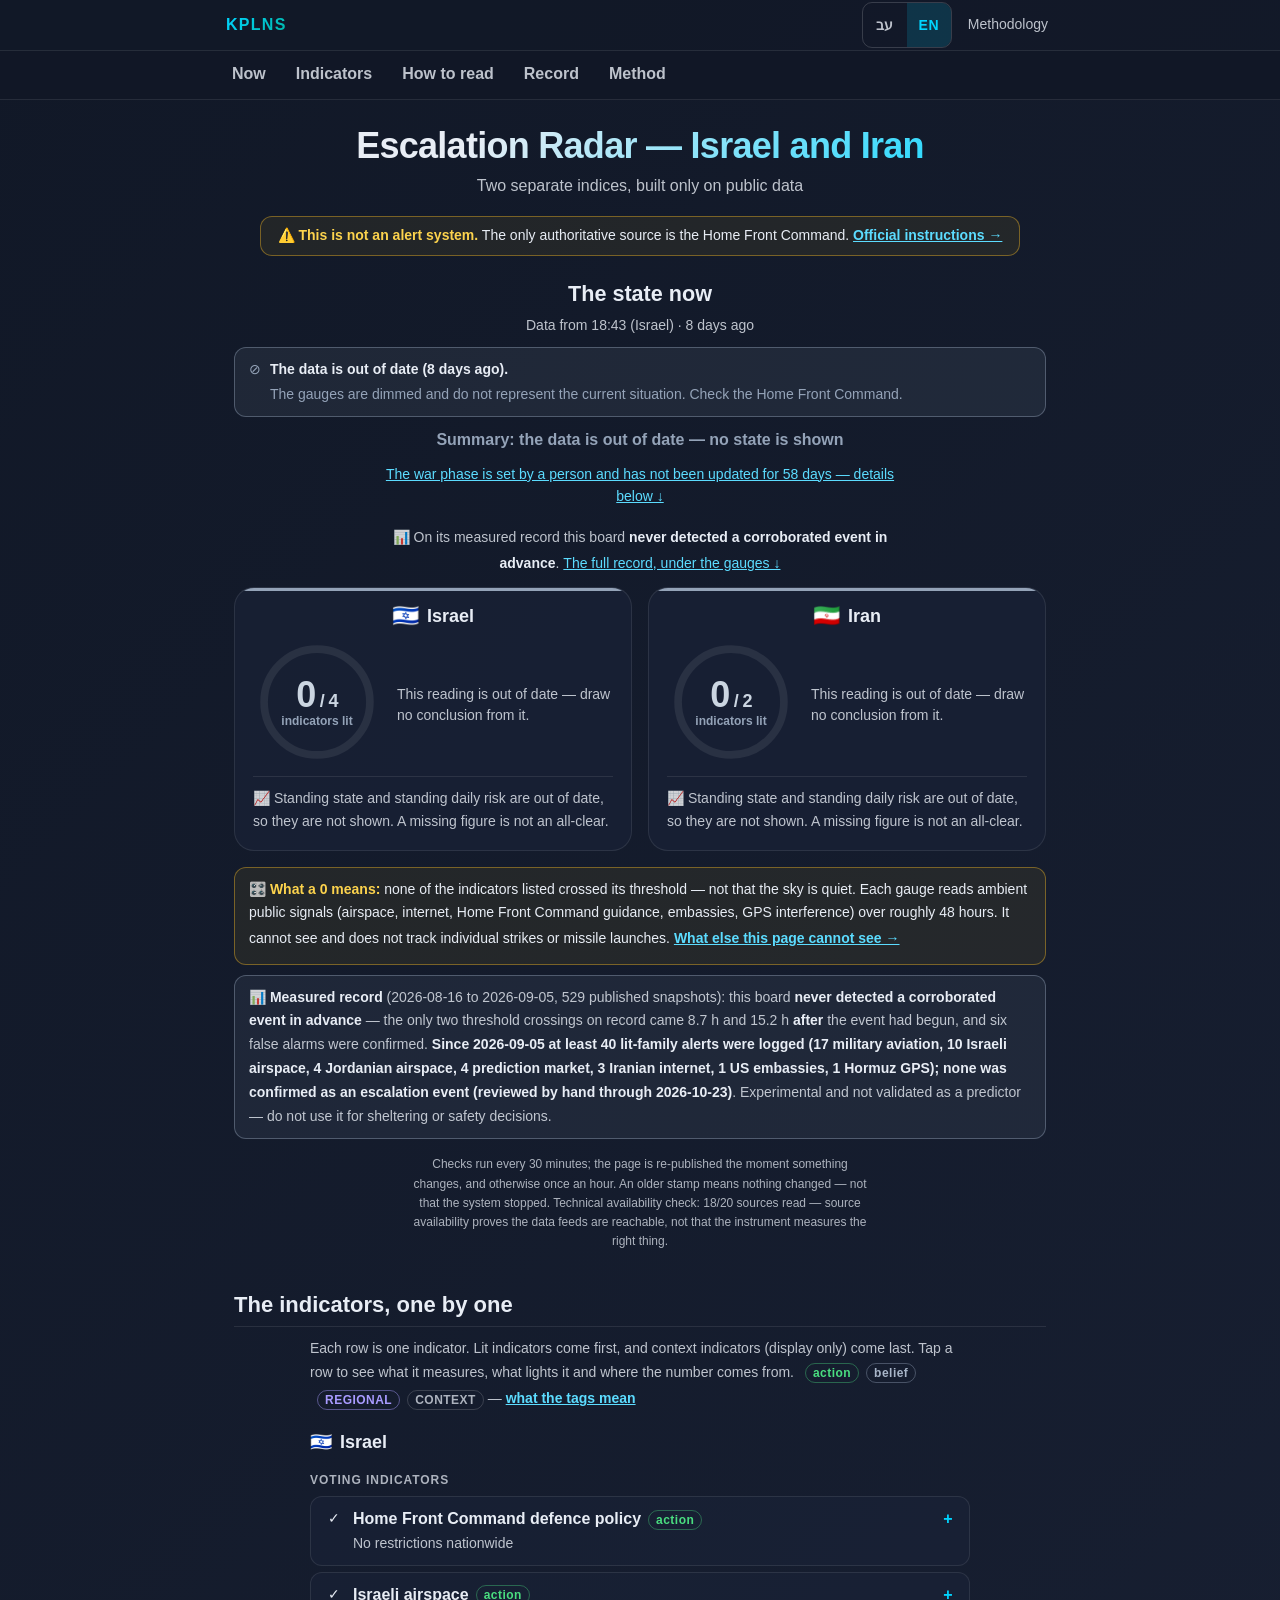
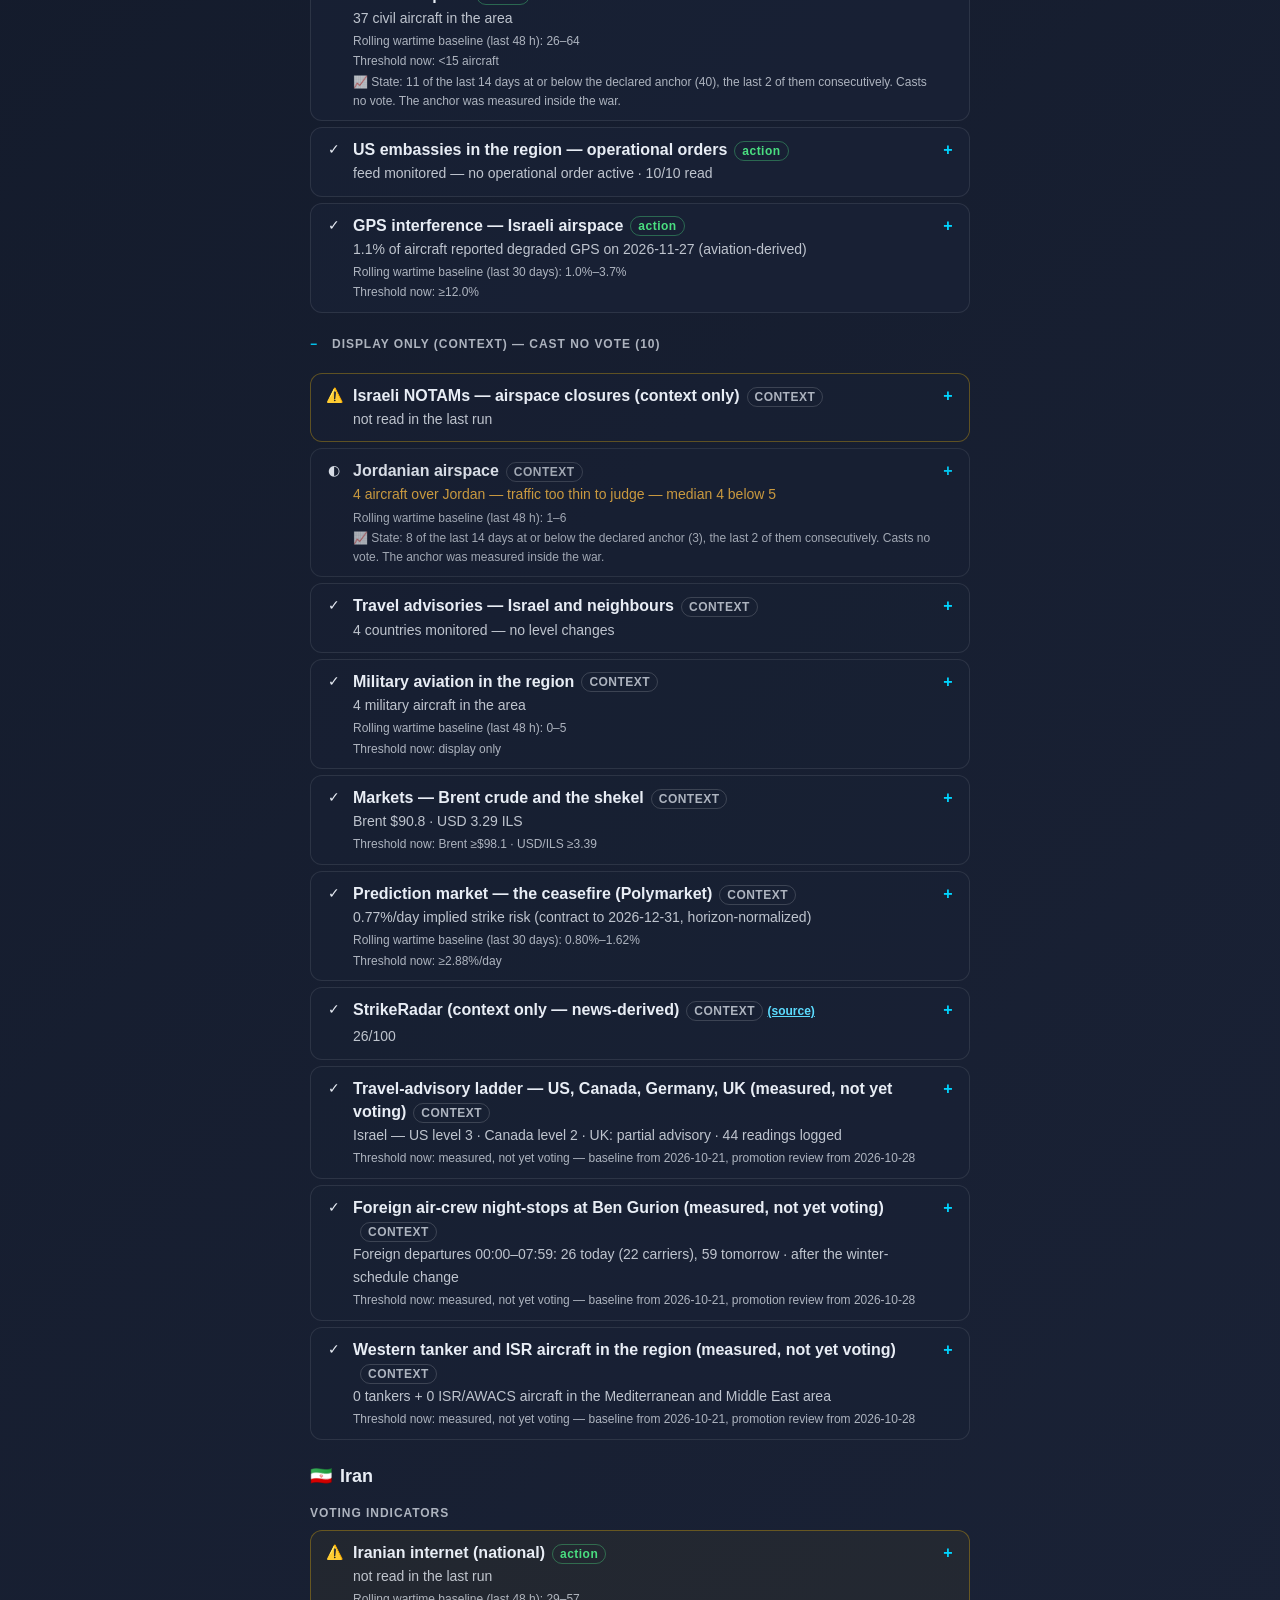
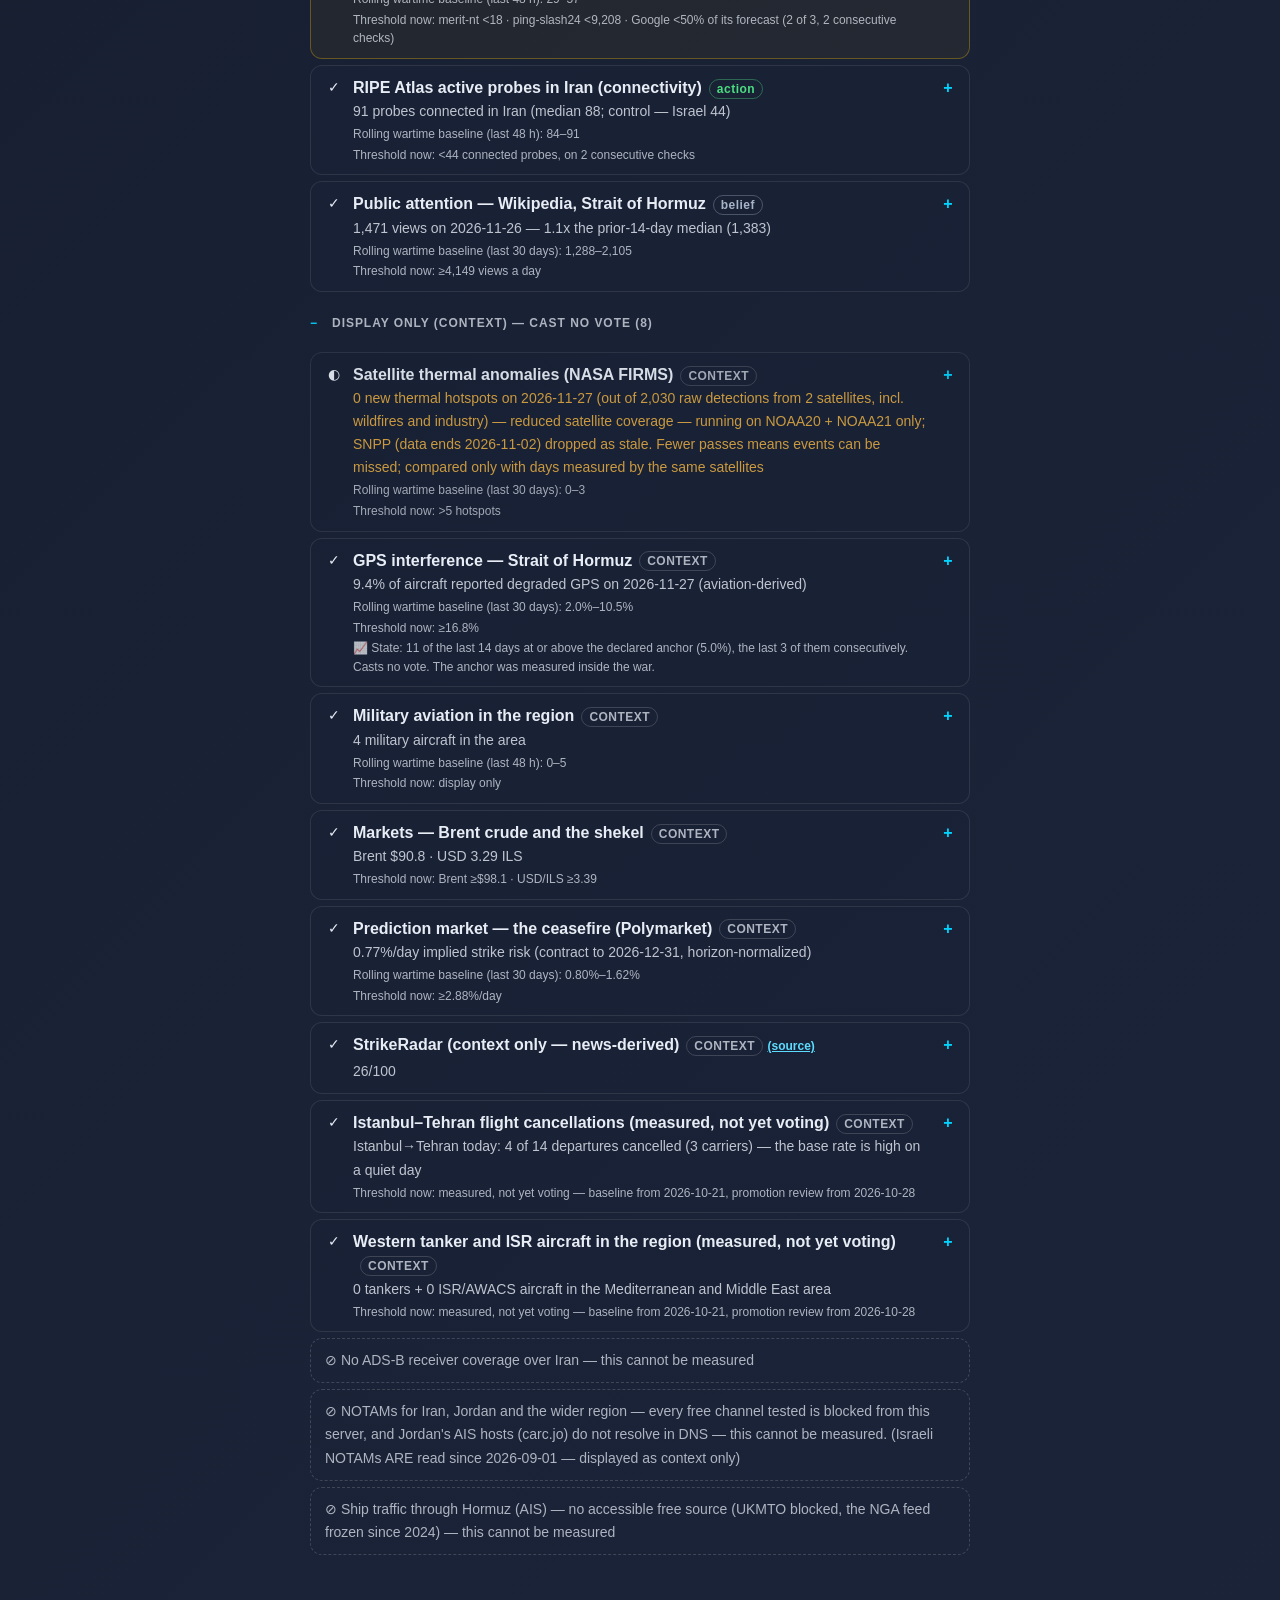
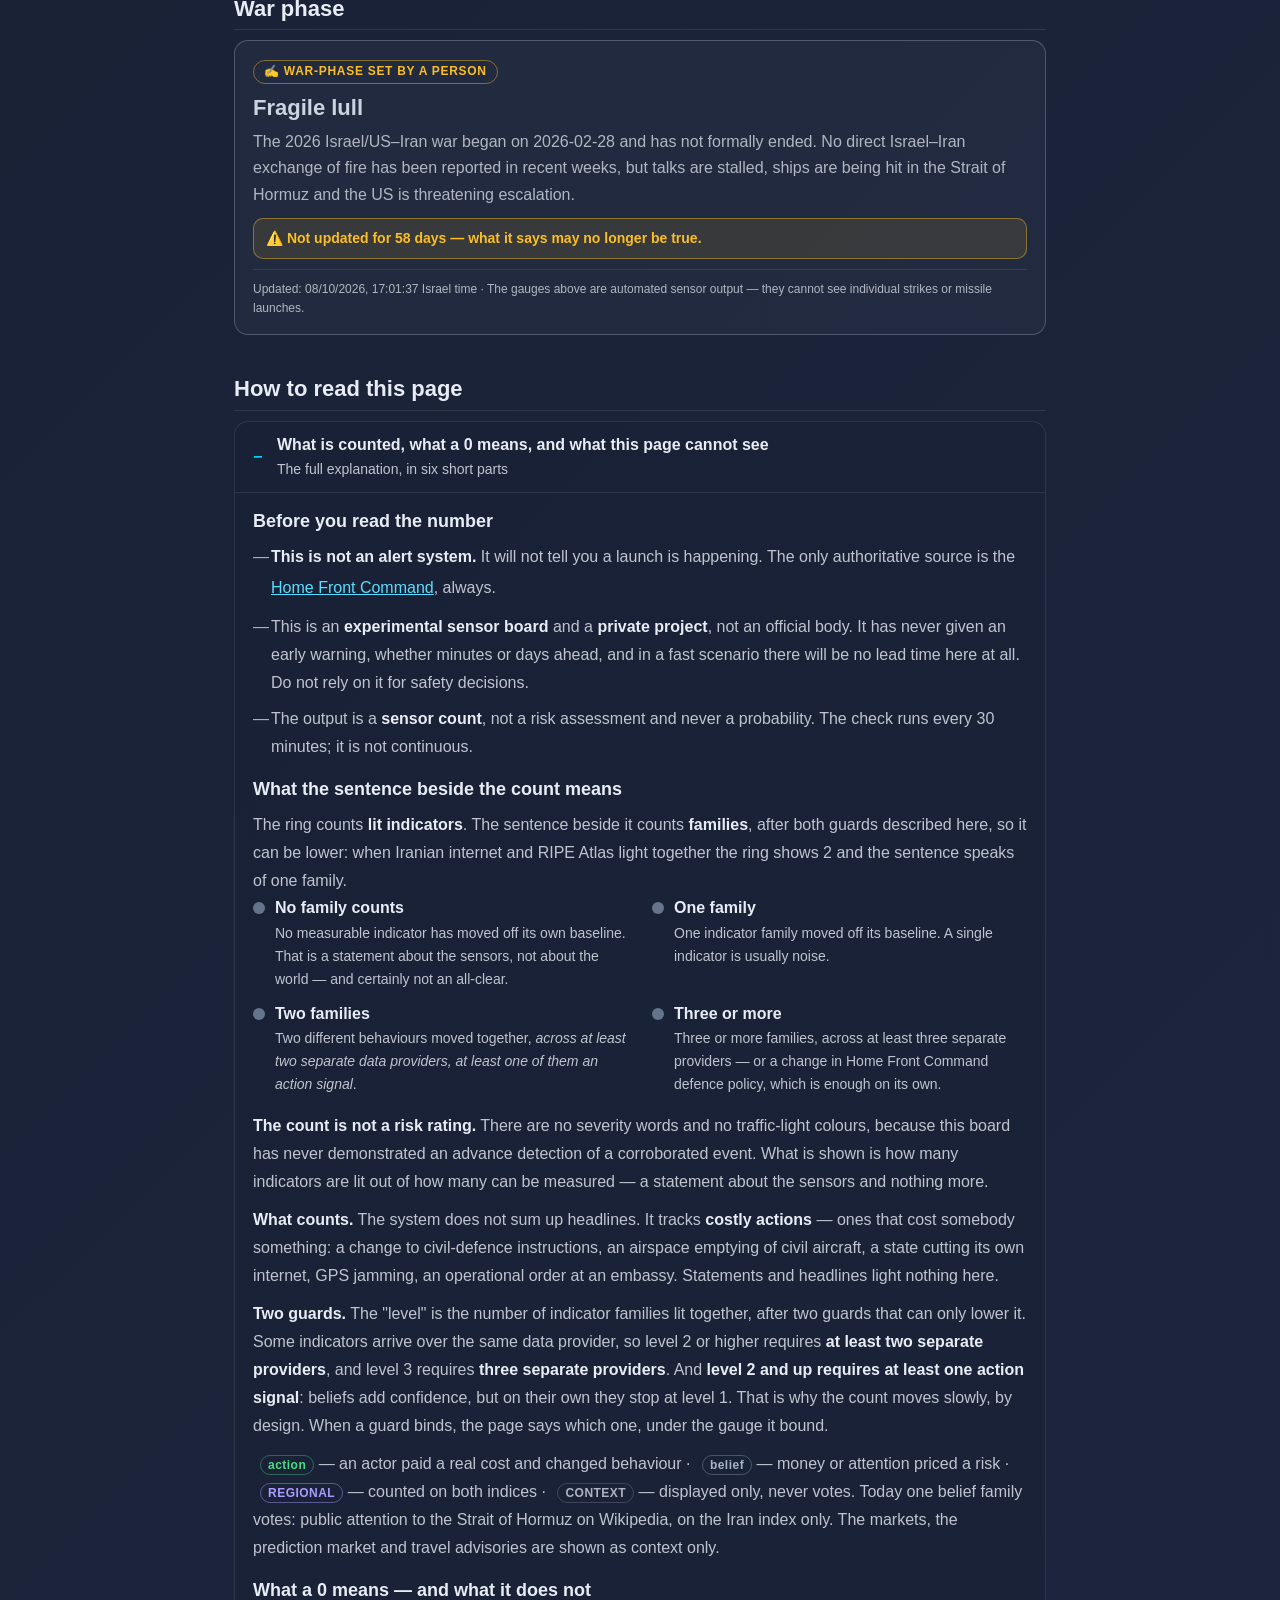
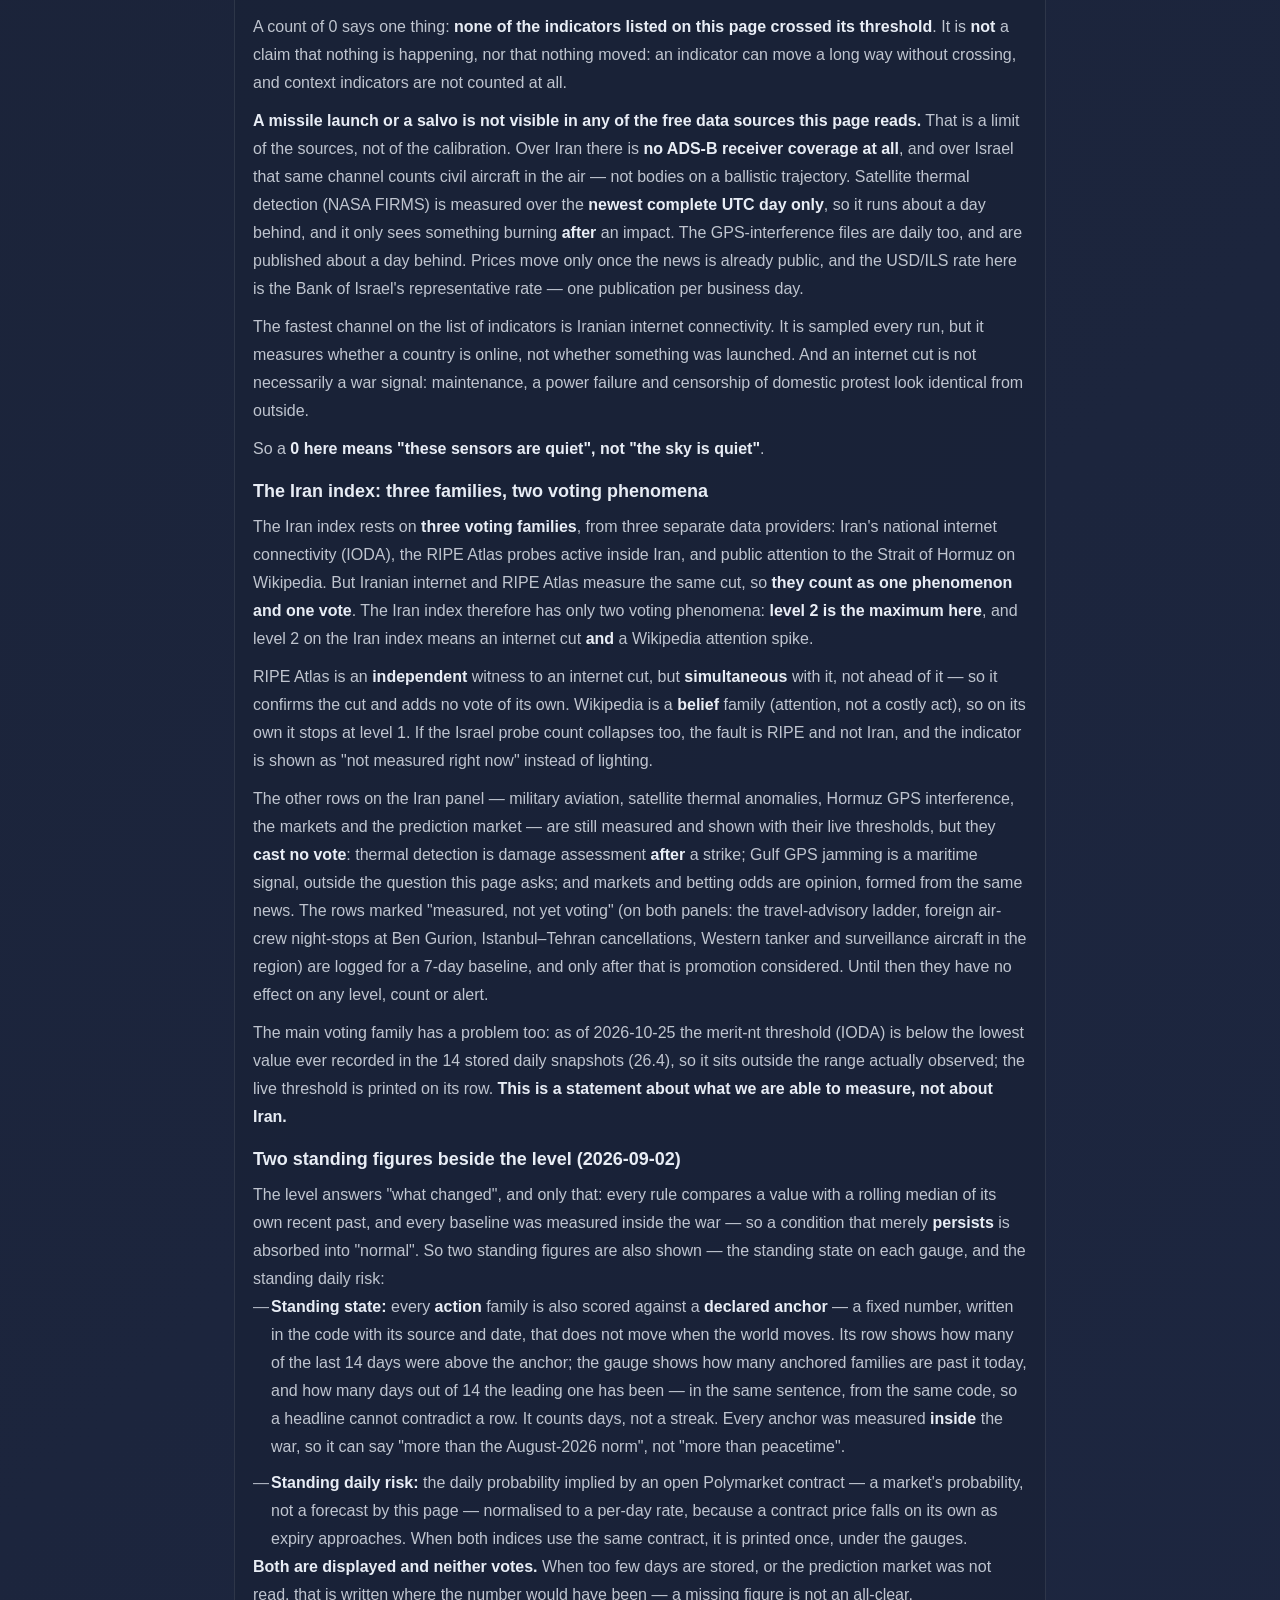
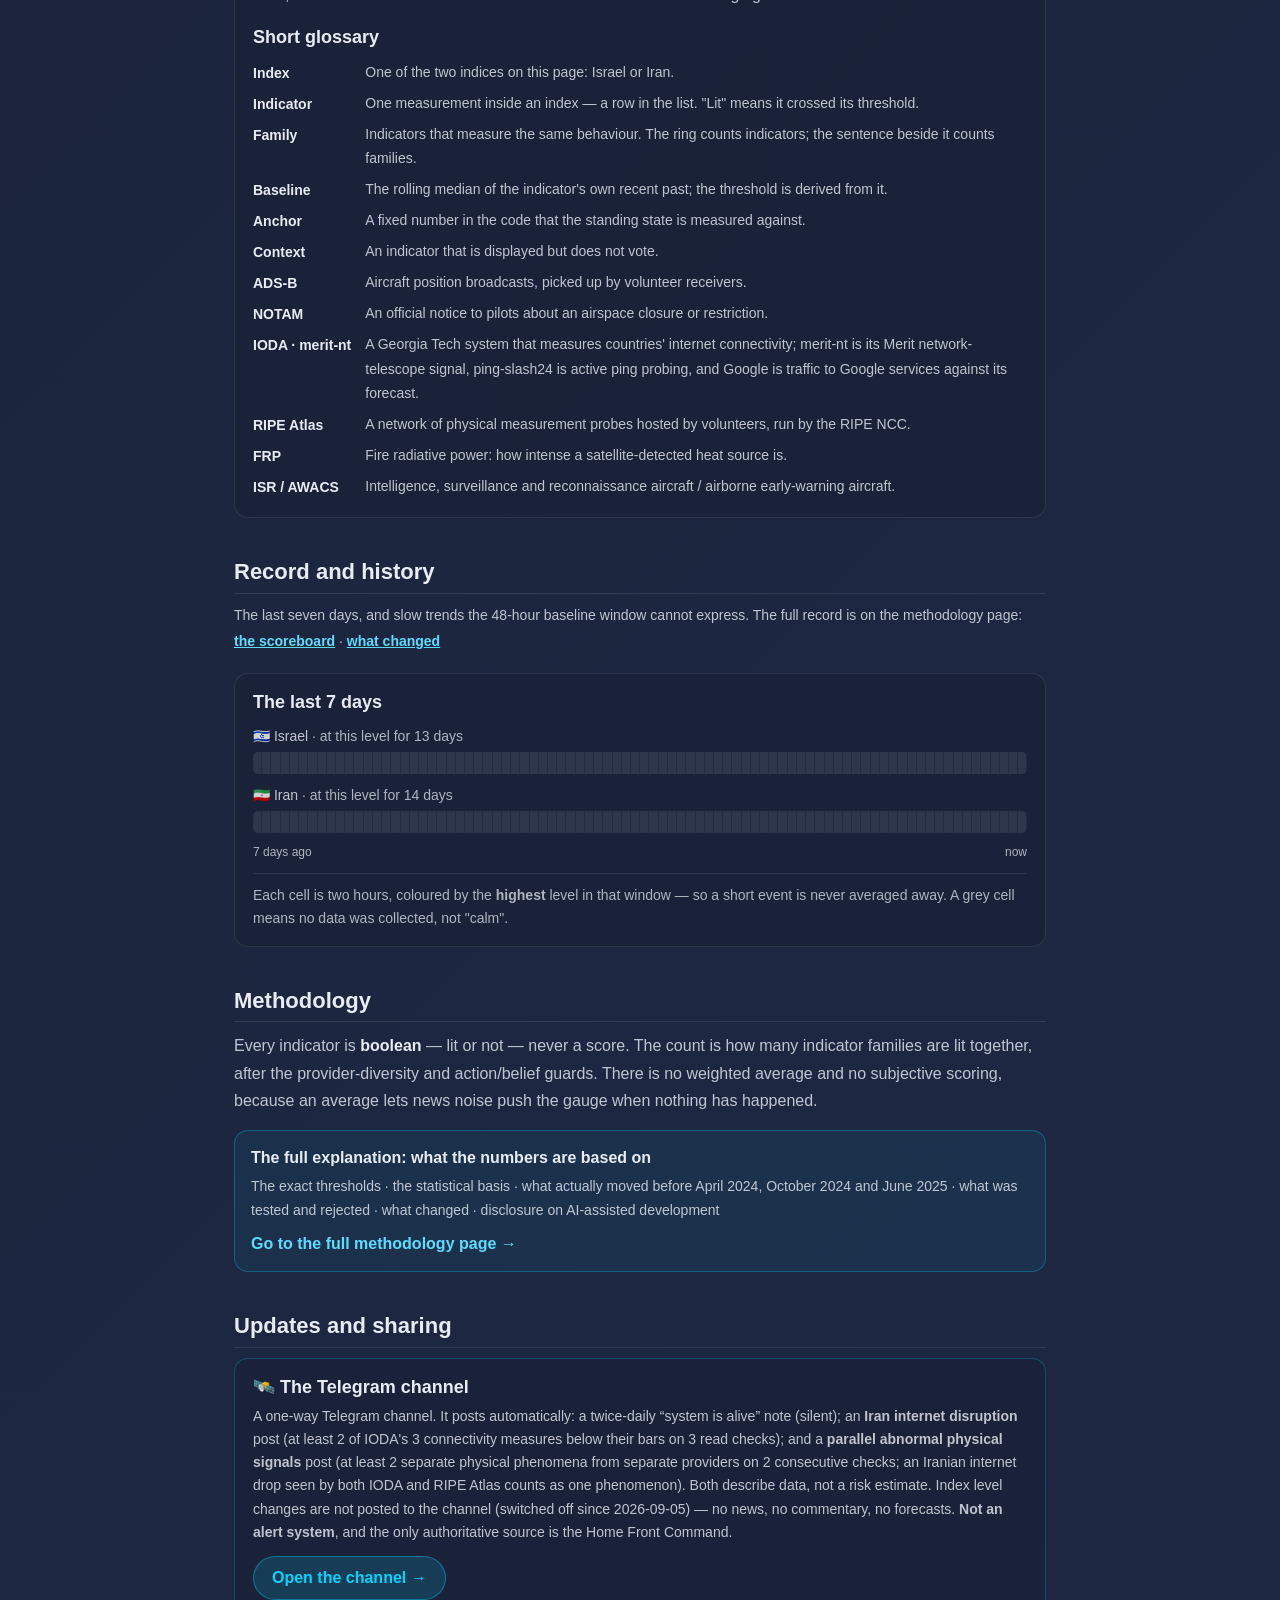
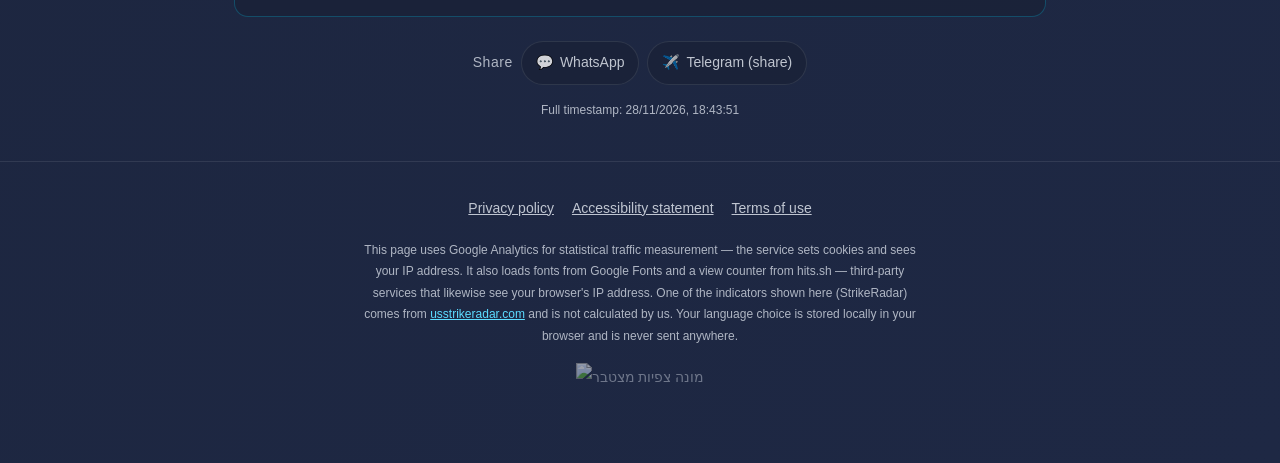
==== commit a0437172: "radar: il=0 ir=0 (heartbeat)" ====
--- a/radar/index.html
+++ b/radar/index.html
@@ -663,7 +663,7 @@
        ~/israel_escalation_monitor/publish_radar.py from the same status.json
        the script below fetches. Empty until the next publish. -->
   <!-- SNAPSHOT:START -->
-<section class="snap" id="snap" aria-label="תצלום מצב סטטי"><div data-lang="he"><section class="warphase wp-ceasefire_degrading" aria-label="מצב הלחימה (עדכון אנושי)"><div class="wp-tag">✍️ מצב הלחימה נקבע בידי אדם</div><div class="wp-title">רגיעה שברירית</div><p class="wp-note">מלחמת 2026 בין ישראל/ארה&quot;ב לאיראן נפתחה ב-28.2.2026 ולא הסתיימה רשמית. בשבועות האחרונים לא דווחו חילופי אש ישירים בין ישראל לאיראן, אך המשא ומתן תקוע, ספינות נפגעות במצר הורמוז וארה&quot;ב מאיימת בהסלמה.</p><div class="wp-stale" role="note">⚠️ לא עודכן מזה 51 ימים — ייתכן שהנאמר כאן כבר אינו נכון.</div><div class="wp-meta">עודכן: <bdi>08/10/2026&nbsp;17:01</bdi> שעון ישראל · המחוונים הם פלט חיישנים אוטומטי — הם אינם רואים תקיפות בודדות או שיגורי טילים.</div></section><p class="snap-record">📊 רקורד מדוד (16.8–5.9.2026, 529 פרסומים): הלוח לא הקדים ולו אירוע מאומת אחד. שתי חציות הסף היחידות שנרשמו הופיעו כ-9 וכ-15 שעות אחרי שהאירוע החל, ונרשמו 6 התרעות שווא מאושרות. מאז 5.9.2026 נרשמו ביומן לפחות 40 התרעות (17 תעופה צבאית, 10 מרחב אווירי ישראל, 4 מרחב אווירי ירדן, 4 שוק ניבוי, 3 אינטרנט באיראן, 1 שגרירויות ארה&quot;ב, 1 GPS הורמוז); אף אחת לא אושרה כאירוע הסלמה (נבדק ידנית עד 23.10.2026). הוא ניסיוני ולא תוקף כמנבא — אין להשתמש בו להחלטות התגוננות.</p><div class="snap-head"><b>תצלום מצב סטטי</b> — נכון ל-<bdi>28/11/2026&nbsp;17:43</bdi> שעון ישראל · 0 מתוך 6 סמנים מדידים דולקים · 3 ערוצים אינם מנוטרים כלל</div><div class="banner warn"><span aria-hidden="true">⚠️</span><div><b>2 מקורות לא נקראו בבדיקה הזו.</b> הודעות NOTAM — מרחב ישראל (הקשר בלבד) · אינטרנט באיראן (ארצי) — מדד שלא נקרא אינו יכול להידלק, ולכן הרמה עשויה להיות מוצגת נמוך מדי.</div></div><div class="banner warn"><span aria-hidden="true">⚠️</span><div><b>כיסוי מופחת במקור אחד.</b> חריגות תרמיות מלוויין (NASA FIRMS): כיסוי לוויני מופחת — פועל על NOAA20 + NOAA21 בלבד; SNPP (עד 2026-11-02) הושמט כי הנתונים שלו תקועים. פחות מעברים פירושו שאירועים עלולים לא להיקלט; ההשוואה היא רק מול ימים שנמדדו באותם לוויינים</div></div><p class="snap-sum">סיכום: לא דולק אף סמן מדיד בשני המדדים. זו אמירה על החיישנים, לא על העולם.</p><p class="snap-caveat">🎛️ המחוון קורא אותות ציבוריים סביבתיים (מרחב אווירי, אינטרנט, הנחיות פיקוד העורף, שגרירויות, שיבוש GPS) על פני כ-48 שעות. הוא אינו רואה תקיפות בודדות או שיגורי טילים, ואינו עוקב אחריהן — 0 כאן אינו אישור שהכול בסדר.</p><div class="snap-ix"><h3>🇮🇱 ישראל — 0 מתוך 4 סמנים מדידים דולקים</h3><p class="snap-mean">לא נדלק אף מדד מדיד. זו אמירה על החיישנים, לא על העולם.</p><div class="gauge-standing">📈 מצב עומד (אינו רמה): 4 משפחות מעוגנות במדד הזה צברו מספיק ימים כדי לדווח, ו-2 מהן חוצות את העוגן המוצהר שלהן ביום האחרון שנשמר. הספירה הגבוהה ביותר באוגר: מרחב אווירי ישראל · 11 מתוך 14 הימים האחרונים מתחת לעוגן המוצהר (40), 2 מהם ברצף. אינו מצביע; כל העוגנים נמדדו בתוך המלחמה.</div><div class="gauge-standing">🎲 סיכון יומי עומד: 0.76% ליום. זו הסתברות גלומה מהשוק — כסף אמיתי ב-Polymarket — ולא תחזית של הדף הזה ולא מדידת חיישן. היא נגזרת מחוזה פתוח אחד, ⁦&quot;Israel x Iran ceasefire continues through December 31?&quot;⁩, שמוכרע לפי תקיפה אווירית או טילית של צד אחד בשני: מחירו מגלם 22% לתקיפה כזו עד סוף 31.12.2026, ונותרו לו 33 ימים. המספר המתפרסם הוא הקצב היומי ולא מחיר החוזה: מחיר חוזה יורד מעצמו ככל שמועד הפקיעה מתקרב, גם כשדבר לא השתנה, ולכן רק הקצב היומי בר-השוואה משבוע לשבוע. אינו מצביע.</div><ul><li>✓ <b>מדיניות התגוננות (פיקוד העורף)</b> [פעולה] — אין הגבלות בכל הארץ</li><li>✓ <b>מרחב אווירי ישראל</b> [פעולה] — 40 מטוסים אזרחיים באזור<span class="snap-sub">קו בסיס מלחמתי נע (יומיים אחרונים): <bdi>26–64</bdi></span><span class="snap-sub">סף הדלקה כעת: <bdi>פחות מ-15 מטוסים</bdi></span><span class="snap-sub">📈 מצב: 11 מתוך 14 הימים האחרונים מתחת לעוגן המוצהר (40), 2 מהם ברצף. אינו מצביע. העוגן נמדד בתוך המלחמה.</span></li><li>◐ <b>מרחב אווירי ירדן</b> [הקשר] — 5 מטוסים מעל ירדן — תעבורה דלילה מדי לשיפוט — חציון 4 מתחת ל-5<span class="snap-sub">קו בסיס מלחמתי נע (יומיים אחרונים): <bdi>1–6</bdi></span><span class="snap-sub">📈 מצב: 8 מתוך 14 הימים האחרונים מתחת לעוגן המוצהר (3), 2 מהם ברצף. אינו מצביע. העוגן נמדד בתוך המלחמה.</span></li><li>✓ <b>אזהרות מסע — ישראל והסביבה</b> [הקשר] — 4 מדינות במעקב — ללא שינוי ברמות</li><li>✓ <b>שגרירויות ארה&quot;ב באזור — הוראות מבצעיות</b> [פעולה] — הפיד במעקב — אין הוראה מבצעית פעילה · 10/10 נקראו</li><li>✓ <b>שיבוש GPS — מרחב ישראל</b> [פעולה] — 1.1% מהמטוסים דיווחו על שיבוש GPS ב-2026-11-27 (נגזר מתעופה)<span class="snap-sub">קו בסיס מלחמתי נע (30 הימים האחרונים): <bdi>1.0%–3.7%</bdi></span><span class="snap-sub">סף הדלקה כעת: <bdi>12.0% ומעלה</bdi></span></li><li>⚠️ <b>הודעות NOTAM — מרחב ישראל (הקשר בלבד)</b> [הקשר] — לא נקרא בריצה האחרונה</li><li>✓ <b>תעופה צבאית באזור</b> [הקשר] — 5 מטוסים צבאיים באזור<span class="snap-sub">קו בסיס מלחמתי נע (יומיים אחרונים): <bdi>0–5</bdi></span><span class="snap-sub">סף הדלקה כעת: <bdi>תצוגה בלבד</bdi></span></li><li>✓ <b>שווקים — נפט ברנט ושער השקל</b> [הקשר] — ברנט $90.8 · דולר 3.29 ₪<span class="snap-sub">סף הדלקה כעת: <bdi>ברנט $98.1 ומעלה · דולר 3.39 ₪ ומעלה</bdi></span></li><li>✓ <b>שוק ניבוי — הפסקת האש (Polymarket)</b> [הקשר] — סיכון גלום לתקיפה 0.76% ליום (חוזה עד סוף 31.12.2026, מנורמל לאופק)<span class="snap-sub">קו בסיס מלחמתי נע (30 הימים האחרונים): <bdi>0.80%–1.62%</bdi></span><span class="snap-sub">סף הדלקה כעת: <bdi>2.88% ליום ומעלה</bdi></span></li><li>✓ <b>StrikeRadar (הקשר בלבד — נגזר מחדשות)</b> [הקשר] — 26/100</li><li>✓ <b>סולם אזהרות מסע — ארה&quot;ב, קנדה, גרמניה, בריטניה (נמדד, עוד לא מצביע)</b> [הקשר] — ישראל — US 3 · CA 2 · UK חלקית · נרשמו 44 קריאות<span class="snap-sub">סף הדלקה כעת: <bdi>נמדד, עוד לא מצביע — בסיס מ-21.10.2026, בדיקת קידום מ-28.10.2026</bdi></span></li><li>✓ <b>לינות צוותי אוויר זרים בנתב&quot;ג (נמדד, עוד לא מצביע)</b> [הקשר] — המראות זרות 00:00–07:59: 26 היום (22 חברות), 59 מחר · אחרי מעבר ללוח החורף<span class="snap-sub">סף הדלקה כעת: <bdi>נמדד, עוד לא מצביע — בסיס מ-21.10.2026, בדיקת קידום מ-28.10.2026</bdi></span></li><li>✓ <b>מטוסי תדלוק ומודיעין מערביים באזור (נמדד, עוד לא מצביע)</b> [הקשר] — 0 מטוסי תדלוק, אין מטוסי מודיעין/התרעה באזור<span class="snap-sub">סף הדלקה כעת: <bdi>נמדד, עוד לא מצביע — בסיס מ-21.10.2026, בדיקת קידום מ-28.10.2026</bdi></span></li></ul></div><div class="snap-ix"><h3>🇮🇷 איראן — 0 מתוך 2 סמנים מדידים דולקים</h3><p class="snap-mean">לא נדלק אף מדד מדיד. זו אמירה על החיישנים, לא על העולם.</p><div class="gauge-standing">📈 מצב עומד (אינו רמה): 4 משפחות מעוגנות במדד הזה צברו מספיק ימים כדי לדווח, ואחת מהן (שיבוש GPS — מצר הורמוז) חוצה את העוגן המוצהר שלה ביום האחרון שנשמר. הספירה הגבוהה ביותר באוגר: שיבוש GPS — מצר הורמוז · 11 מתוך 14 הימים האחרונים מעל העוגן המוצהר (5.0%), 3 מהם ברצף. אינו מצביע; כל העוגנים נמדדו בתוך המלחמה.</div><div class="gauge-standing">🎲 סיכון יומי עומד: 0.76% ליום. זו הסתברות גלומה מהשוק — כסף אמיתי ב-Polymarket — ולא תחזית של הדף הזה ולא מדידת חיישן. היא נגזרת מחוזה פתוח אחד, ⁦&quot;Israel x Iran ceasefire continues through December 31?&quot;⁩, שמוכרע לפי תקיפה אווירית או טילית של צד אחד בשני: מחירו מגלם 22% לתקיפה כזו עד סוף 31.12.2026, ונותרו לו 33 ימים. המספר המתפרסם הוא הקצב היומי ולא מחיר החוזה: מחיר חוזה יורד מעצמו ככל שמועד הפקיעה מתקרב, גם כשדבר לא השתנה, ולכן רק הקצב היומי בר-השוואה משבוע לשבוע. אינו מצביע.</div><ul><li>⚠️ <b>אינטרנט באיראן (ארצי)</b> [פעולה] — לא נקרא בריצה האחרונה<span class="snap-sub">קו בסיס מלחמתי נע (יומיים אחרונים): <bdi>29–57</bdi></span><span class="snap-sub">סף הדלקה כעת: <bdi>merit-nt פחות מ-18 · ping-slash24 פחות מ-9,208 · Google פחות מ-50% מהתחזית (2 מתוך 3, 2 בדיקות רצופות)</bdi></span></li><li>◐ <b>חריגות תרמיות מלוויין (NASA FIRMS)</b> [הקשר] — 0 מוקדים תרמיים חדשים ב-2026-11-27 (מתוך 2,030 זיהויים גולמיים מ-2 לוויינים, כולל שרפות ותעשייה) — כיסוי לוויני מופחת — פועל על NOAA20 + NOAA21 בלבד; SNPP (עד 2026-11-02) הושמט כי הנתונים שלו תקועים. פחות מעברים פירושו שאירועים עלולים לא להיקלט; ההשוואה היא רק מול ימים שנמדדו באותם לוויינים<span class="snap-sub">קו בסיס מלחמתי נע (30 הימים האחרונים): <bdi>0–3</bdi></span><span class="snap-sub">סף הדלקה כעת: <bdi>יותר מ-5 מוקדים</bdi></span></li><li>✓ <b>שיבוש GPS — מצר הורמוז</b> [הקשר] — 9.4% מהמטוסים דיווחו על שיבוש GPS ב-2026-11-27 (נגזר מתעופה)<span class="snap-sub">קו בסיס מלחמתי נע (30 הימים האחרונים): <bdi>2.0%–10.5%</bdi></span><span class="snap-sub">סף הדלקה כעת: <bdi>16.8% ומעלה</bdi></span><span class="snap-sub">📈 מצב: 11 מתוך 14 הימים האחרונים מעל העוגן המוצהר (5.0%), 3 מהם ברצף. אינו מצביע. העוגן נמדד בתוך המלחמה.</span></li><li>✓ <b>תעופה צבאית באזור</b> [הקשר] — 5 מטוסים צבאיים באזור<span class="snap-sub">קו בסיס מלחמתי נע (יומיים אחרונים): <bdi>0–5</bdi></span><span class="snap-sub">סף הדלקה כעת: <bdi>תצוגה בלבד</bdi></span></li><li>✓ <b>שווקים — נפט ברנט ושער השקל</b> [הקשר] — ברנט $90.8 · דולר 3.29 ₪<span class="snap-sub">סף הדלקה כעת: <bdi>ברנט $98.1 ומעלה · דולר 3.39 ₪ ומעלה</bdi></span></li><li>✓ <b>שוק ניבוי — הפסקת האש (Polymarket)</b> [הקשר] — סיכון גלום לתקיפה 0.76% ליום (חוזה עד סוף 31.12.2026, מנורמל לאופק)<span class="snap-sub">קו בסיס מלחמתי נע (30 הימים האחרונים): <bdi>0.80%–1.62%</bdi></span><span class="snap-sub">סף הדלקה כעת: <bdi>2.88% ליום ומעלה</bdi></span></li><li>✓ <b>StrikeRadar (הקשר בלבד — נגזר מחדשות)</b> [הקשר] — 26/100</li><li>✓ <b>חיישני RIPE Atlas פעילים באיראן (קישוריות)</b> [פעולה] — 89 חיישנים מחוברים באיראן (חציון 88; בקרה — ישראל 44)<span class="snap-sub">קו בסיס מלחמתי נע (יומיים אחרונים): <bdi>84–91</bdi></span><span class="snap-sub">סף הדלקה כעת: <bdi>פחות מ-44 חיישנים מחוברים, ב-2 בדיקות רצופות</bdi></span></li><li>✓ <b>עניין ציבורי — ויקיפדיה, מצר הורמוז</b> [דעה] — 1,471 צפיות ב-2026-11-26 — פי 1.1 מחציון 14 הימים הקודמים (1,383)<span class="snap-sub">קו בסיס מלחמתי נע (30 הימים האחרונים): <bdi>1,288–2,105</bdi></span><span class="snap-sub">סף הדלקה כעת: <bdi>4,149 צפיות ביום ומעלה</bdi></span></li><li>✓ <b>איסטנבול–טהרן: ביטולי טיסות (נמדד, עוד לא מצביע)</b> [הקשר] — איסטנבול→טהרן היום: 4 מתוך 14 המראות בוטלו (3 חברות) — שיעור הבסיס גבוה גם ביום שקט<span class="snap-sub">סף הדלקה כעת: <bdi>נמדד, עוד לא מצביע — בסיס מ-21.10.2026, בדיקת קידום מ-28.10.2026</bdi></span></li><li>✓ <b>מטוסי תדלוק ומודיעין מערביים באזור (נמדד, עוד לא מצביע)</b> [הקשר] — 0 מטוסי תדלוק, אין מטוסי מודיעין/התרעה באזור<span class="snap-sub">סף הדלקה כעת: <bdi>נמדד, עוד לא מצביע — בסיס מ-21.10.2026, בדיקת קידום מ-28.10.2026</bdi></span></li></ul><div class="snap-sub">⊘ אין כיסוי מקלטי ADS-B מעל איראן — לא ניתן למדוד</div><div class="snap-sub">⊘ הודעות NOTAM לאיראן, לירדן ולאזור — כל הערוצים החינמיים שנבדקו חסומים מהשרת, ושרתי ה-AIS של ירדן (carc.jo) אינם נפתרים ב-DNS — לא ניתן למדוד. (NOTAM ישראליים כן נקראים מ-1.9.2026 — מוצגים כהקשר בלבד)</div><div class="snap-sub">⊘ תנועת ספינות במצר הורמוז (AIS) — אין מקור חופשי נגיש (UKMTO חסום, פיד NGA קפוא מ-2024) — לא ניתן למדוד</div></div><section class="wxcard" aria-label="☁️ מזג אוויר — הקשר בלבד"><h3 class="wx-h">☁️ מזג אוויר — הקשר בלבד</h3><p class="wx-disc"><b>מידע בלבד — לא סמן. בדיקה לאחור של 6 אירועים (2024-2026) לא מצאה קשר בין עננות לתקיפות; בהיר אינו מעיד על סיכון.</b></p><ul class="wx-rows"><li>איראן: מעונן חלקית · עננות ממוצעת 53% · בעונה זו כ-54% מהחלונות המקבילים היו מעוננים חלקית<span class="wx-pts">טהרן 42% · איספהאן 70% · נתנז/פורדו 52% · תבריז 68% · כרמנשאה 34%</span></li><li>ישראל: מעונן · עננות ממוצעת 100% · בעונה זו כ-20% מהחלונות המקבילים היו מעוננים</li></ul><div class="wx-meta">18:00-06:00 (שעון ישראל) · נקרא ב-16:43</div><div class="wx-note">תחזית עננות כוללת ל-12 השעות הקרובות (Open-Meteo), ממוצע על הנקודות. בהיר: עד 20%, חלקי: 20-70%, מעונן: מעל 70%. &quot;בעונה זו&quot; = חלק החלונות של 12 שעות שהתחילו באותה שעה ובאותה עונה (±30 יום) ב-2020-2025 (ERA5) והיו באותה קטגוריה. אינו נכנס לרמה, לספירה או להתראות.</div></section><p class="snap-note">בדיקת זמינות טכנית: 18/20 מקורות נקראו בריצה זו — זמינות מקור מעידה שהצינור עובד, לא שהמכשיר מודד את הדבר הנכון. התצלום הזה נוצר בשרת ברגע פרסום הדף. הבדיקה רצה בשרת כל 30 דקות, ועם JavaScript הדף מרענן את הנתונים מעצמו כל כ-5 דקות ובכל חזרה ללשונית. בלי JavaScript, מה שמופיע כאן הוא המצב שנמדד בחותמת שלמעלה — <b>לא</b> המצב כעת. זו אינה מערכת התרעה, והמקור המחייב היחיד הוא <a href="https://www.oref.org.il/" target="_blank" rel="noopener">פיקוד העורף</a>.</p></div><div data-lang="en" id="snap-en"></div><template id="snap-en-tpl"><section class="warphase wp-ceasefire_degrading" aria-label="War-phase status (human-entered)"><div class="wp-tag">✍️ WAR-PHASE SET BY A PERSON</div><div class="wp-title">Fragile lull</div><p class="wp-note">The 2026 Israel/US–Iran war began on 2026-02-28 and has not formally ended. No direct Israel–Iran exchange of fire has been reported in recent weeks, but talks are stalled, ships are being hit in the Strait of Hormuz and the US is threatening escalation.</p><div class="wp-stale" role="note">⚠️ Not updated for 51 days — what it says may no longer be true.</div><div class="wp-meta">Updated: <bdi>08/10/2026&nbsp;17:01</bdi> Israel time · The gauges are automated sensor output — they cannot see individual strikes or missile launches.</div></section><p class="snap-record">📊 Measured record (2026-08-16 to 2026-09-05, 529 published snapshots): this board has never detected a corroborated event in advance. The only two threshold crossings on record came 8.7 h and 15.2 h after the event had begun, and six false alarms were confirmed. Since 2026-09-05 at least 40 lit-family alerts were logged (17 military aviation, 10 Israeli airspace, 4 Jordanian airspace, 4 prediction market, 3 Iranian internet, 1 US embassies, 1 Hormuz GPS); none was confirmed as an escalation event (reviewed by hand through 2026-10-23). Experimental and not validated as a predictor — do not use it for sheltering or safety decisions.</p><div class="snap-head"><b>Static snapshot</b> — as of <bdi>28/11/2026&nbsp;17:43</bdi> Israel time · 0 of 6 measurable tripwires lit · 3 channels unmonitored</div><div class="banner warn"><span aria-hidden="true">⚠️</span><div><b>2 sources were not read in this check.</b> Israeli NOTAMs — airspace closures (context only) · Iranian internet (national) — an indicator that cannot be read cannot light, so the level may be under-reported.</div></div><div class="banner warn"><span aria-hidden="true">⚠️</span><div><b>Reduced coverage on one source.</b> Satellite thermal anomalies (NASA FIRMS): reduced satellite coverage — running on NOAA20 + NOAA21 only; SNPP (data ends 2026-11-02) dropped as stale. Fewer passes means events can be missed; compared only with days measured by the same satellites</div></div><p class="snap-sum">Summary: no measurable tripwire is lit on either index. That is a statement about the sensors, not about the world.</p><p class="snap-caveat">🎛️ Each gauge reads ambient public signals (airspace, internet, Home Front Command guidance, embassies, GPS interference) over roughly 48 hours. It cannot see and does not track individual strikes or missile launches — 0 here is not an all-clear.</p><div class="snap-ix"><h3>🇮🇱 Israel — 0 of 4 measurable tripwires lit</h3><p class="snap-mean">No measurable tripwire is lit. That is a statement about the sensors, not about the world.</p><div class="gauge-standing">📈 Standing state (not a level): 4 anchored families on this index have enough stored days to report, and 2 of them are past their declared anchors on the most recent stored day. Longest-running: Israeli airspace · 11 of the last 14 days at or below the declared anchor (40), the last 2 of them consecutively. Casts no vote; every anchor was measured inside the war.</div><div class="gauge-standing">🎲 Standing daily risk: 0.76%/day. This is a MARKET-IMPLIED probability — real money on Polymarket — not a forecast by this page and not a sensor reading. It comes from one open contract, &quot;Israel x Iran ceasefire continues through December 31?&quot;, which resolves on an air or missile strike by either side against the other: its price implies a 22% chance of such a strike before 2026-12-31, with 33 days left to run. The figure published is the PER-DAY rate, not the contract price: a contract price falls on its own as expiry approaches even when nothing has changed, so only the daily rate is comparable from one week to the next. Casts no vote.</div><ul><li>✓ <b>Home Front Command defence policy</b> [action] — No restrictions nationwide</li><li>✓ <b>Israeli airspace</b> [action] — 40 civil aircraft in the area<span class="snap-sub">Rolling wartime baseline (last 48 h): <bdi>26–64</bdi></span><span class="snap-sub">Threshold now: <bdi>&lt;15 aircraft</bdi></span><span class="snap-sub">📈 State: 11 of the last 14 days at or below the declared anchor (40), the last 2 of them consecutively. Casts no vote. The anchor was measured inside the war.</span></li><li>◐ <b>Jordanian airspace</b> [context] — 5 aircraft over Jordan — traffic too thin to judge — median 4 below 5<span class="snap-sub">Rolling wartime baseline (last 48 h): <bdi>1–6</bdi></span><span class="snap-sub">📈 State: 8 of the last 14 days at or below the declared anchor (3), the last 2 of them consecutively. Casts no vote. The anchor was measured inside the war.</span></li><li>✓ <b>Travel advisories — Israel and neighbours</b> [context] — 4 countries monitored — no level changes</li><li>✓ <b>US embassies in the region — operational orders</b> [action] — feed monitored — no operational order active · 10/10 read</li><li>✓ <b>GPS interference — Israeli airspace</b> [action] — 1.1% of aircraft reported degraded GPS on 2026-11-27 (aviation-derived)<span class="snap-sub">Rolling wartime baseline (last 30 days): <bdi>1.0%–3.7%</bdi></span><span class="snap-sub">Threshold now: <bdi>≥12.0%</bdi></span></li><li>⚠️ <b>Israeli NOTAMs — airspace closures (context only)</b> [context] — not read in the last run</li><li>✓ <b>Military aviation in the region</b> [context] — 5 military aircraft in the area<span class="snap-sub">Rolling wartime baseline (last 48 h): <bdi>0–5</bdi></span><span class="snap-sub">Threshold now: <bdi>display only</bdi></span></li><li>✓ <b>Markets — Brent crude and the shekel</b> [context] — Brent $90.8 · USD 3.29 ILS<span class="snap-sub">Threshold now: <bdi>Brent ≥$98.1 · USD/ILS ≥3.39</bdi></span></li><li>✓ <b>Prediction market — the ceasefire (Polymarket)</b> [context] — 0.76%/day implied strike risk (contract to 2026-12-31, horizon-normalized)<span class="snap-sub">Rolling wartime baseline (last 30 days): <bdi>0.80%–1.62%</bdi></span><span class="snap-sub">Threshold now: <bdi>≥2.88%/day</bdi></span></li><li>✓ <b>StrikeRadar (context only — news-derived)</b> [context] — 26/100</li><li>✓ <b>Travel-advisory ladder — US, Canada, Germany, UK (measured, not yet voting)</b> [context] — Israel — US level 3 · Canada level 2 · UK: partial advisory · 44 readings logged<span class="snap-sub">Threshold now: <bdi>measured, not yet voting — baseline from 2026-10-21, promotion review from 2026-10-28</bdi></span></li><li>✓ <b>Foreign air-crew night-stops at Ben Gurion (measured, not yet voting)</b> [context] — Foreign departures 00:00–07:59: 26 today (22 carriers), 59 tomorrow · after the winter-schedule change<span class="snap-sub">Threshold now: <bdi>measured, not yet voting — baseline from 2026-10-21, promotion review from 2026-10-28</bdi></span></li><li>✓ <b>Western tanker and ISR aircraft in the region (measured, not yet voting)</b> [context] — 0 tankers + 0 ISR/AWACS aircraft in the Mediterranean and Middle East area<span class="snap-sub">Threshold now: <bdi>measured, not yet voting — baseline from 2026-10-21, promotion review from 2026-10-28</bdi></span></li></ul></div><div class="snap-ix"><h3>🇮🇷 Iran — 0 of 2 measurable tripwires lit</h3><p class="snap-mean">No measurable tripwire is lit. That is a statement about the sensors, not about the world.</p><div class="gauge-standing">📈 Standing state (not a level): 4 anchored families on this index have enough stored days to report, and one of them is past its declared anchor on the most recent stored day. Longest-running: GPS interference — Strait of Hormuz · 11 of the last 14 days at or above the declared anchor (5.0%), the last 3 of them consecutively. Casts no vote; every anchor was measured inside the war.</div><div class="gauge-standing">🎲 Standing daily risk: 0.76%/day. This is a MARKET-IMPLIED probability — real money on Polymarket — not a forecast by this page and not a sensor reading. It comes from one open contract, &quot;Israel x Iran ceasefire continues through December 31?&quot;, which resolves on an air or missile strike by either side against the other: its price implies a 22% chance of such a strike before 2026-12-31, with 33 days left to run. The figure published is the PER-DAY rate, not the contract price: a contract price falls on its own as expiry approaches even when nothing has changed, so only the daily rate is comparable from one week to the next. Casts no vote.</div><ul><li>⚠️ <b>Iranian internet (national)</b> [action] — not read in the last run<span class="snap-sub">Rolling wartime baseline (last 48 h): <bdi>29–57</bdi></span><span class="snap-sub">Threshold now: <bdi>merit-nt &lt;18 · ping-slash24 &lt;9,208 · Google &lt;50% of its forecast (2 of 3, 2 consecutive checks)</bdi></span></li><li>◐ <b>Satellite thermal anomalies (NASA FIRMS)</b> [context] — 0 new thermal hotspots on 2026-11-27 (out of 2,030 raw detections from 2 satellites, incl. wildfires and industry) — reduced satellite coverage — running on NOAA20 + NOAA21 only; SNPP (data ends 2026-11-02) dropped as stale. Fewer passes means events can be missed; compared only with days measured by the same satellites<span class="snap-sub">Rolling wartime baseline (last 30 days): <bdi>0–3</bdi></span><span class="snap-sub">Threshold now: <bdi>&gt;5 hotspots</bdi></span></li><li>✓ <b>GPS interference — Strait of Hormuz</b> [context] — 9.4% of aircraft reported degraded GPS on 2026-11-27 (aviation-derived)<span class="snap-sub">Rolling wartime baseline (last 30 days): <bdi>2.0%–10.5%</bdi></span><span class="snap-sub">Threshold now: <bdi>≥16.8%</bdi></span><span class="snap-sub">📈 State: 11 of the last 14 days at or above the declared anchor (5.0%), the last 3 of them consecutively. Casts no vote. The anchor was measured inside the war.</span></li><li>✓ <b>Military aviation in the region</b> [context] — 5 military aircraft in the area<span class="snap-sub">Rolling wartime baseline (last 48 h): <bdi>0–5</bdi></span><span class="snap-sub">Threshold now: <bdi>display only</bdi></span></li><li>✓ <b>Markets — Brent crude and the shekel</b> [context] — Brent $90.8 · USD 3.29 ILS<span class="snap-sub">Threshold now: <bdi>Brent ≥$98.1 · USD/ILS ≥3.39</bdi></span></li><li>✓ <b>Prediction market — the ceasefire (Polymarket)</b> [context] — 0.76%/day implied strike risk (contract to 2026-12-31, horizon-normalized)<span class="snap-sub">Rolling wartime baseline (last 30 days): <bdi>0.80%–1.62%</bdi></span><span class="snap-sub">Threshold now: <bdi>≥2.88%/day</bdi></span></li><li>✓ <b>StrikeRadar (context only — news-derived)</b> [context] — 26/100</li><li>✓ <b>RIPE Atlas active probes in Iran (connectivity)</b> [action] — 89 probes connected in Iran (median 88; control — Israel 44)<span class="snap-sub">Rolling wartime baseline (last 48 h): <bdi>84–91</bdi></span><span class="snap-sub">Threshold now: <bdi>&lt;44 connected probes, on 2 consecutive checks</bdi></span></li><li>✓ <b>Public attention — Wikipedia, Strait of Hormuz</b> [belief] — 1,471 views on 2026-11-26 — 1.1x the prior-14-day median (1,383)<span class="snap-sub">Rolling wartime baseline (last 30 days): <bdi>1,288–2,105</bdi></span><span class="snap-sub">Threshold now: <bdi>≥4,149 views a day</bdi></span></li><li>✓ <b>Istanbul–Tehran flight cancellations (measured, not yet voting)</b> [context] — Istanbul→Tehran today: 4 of 14 departures cancelled (3 carriers) — the base rate is high on a quiet day<span class="snap-sub">Threshold now: <bdi>measured, not yet voting — baseline from 2026-10-21, promotion review from 2026-10-28</bdi></span></li><li>✓ <b>Western tanker and ISR aircraft in the region (measured, not yet voting)</b> [context] — 0 tankers + 0 ISR/AWACS aircraft in the Mediterranean and Middle East area<span class="snap-sub">Threshold now: <bdi>measured, not yet voting — baseline from 2026-10-21, promotion review from 2026-10-28</bdi></span></li></ul><div class="snap-sub">⊘ No ADS-B receiver coverage over Iran — this cannot be measured</div><div class="snap-sub">⊘ NOTAMs for Iran, Jordan and the wider region — every free channel tested is blocked from this server, and Jordan's AIS hosts (carc.jo) do not resolve in DNS — this cannot be measured. (Israeli NOTAMs ARE read since 2026-09-01 — displayed as context only)</div><div class="snap-sub">⊘ Ship traffic through Hormuz (AIS) — no accessible free source (UKMTO blocked, the NGA feed frozen since 2024) — this cannot be measured</div></div><section class="wxcard" aria-label="☁️ Weather — context only"><h3 class="wx-h">☁️ Weather — context only</h3><p class="wx-disc"><b>Information only — not an indicator. A backtest of 6 events (2024–2026) found no link between cloud cover and strikes; clear skies do not indicate risk.</b></p><ul class="wx-rows"><li>Iran: partly cloudy · mean cloud cover 53% · this season ~54% of comparable 12-hour windows were partly cloudy<span class="wx-pts">Tehran 42% · Isfahan 70% · Natanz/Fordow 52% · Tabriz 68% · Kermanshah 34%</span></li><li>Israel: cloudy · mean cloud cover 100% · this season ~20% of comparable 12-hour windows were cloudy</li></ul><div class="wx-meta">18:00–06:00 (Israel time) · read at 16:43</div><div class="wx-note">Total cloud-cover forecast for the next 12 hours (Open-Meteo), averaged over the points. Clear: up to 20%, partly: 20–70%, cloudy: above 70%. &quot;This season&quot; = the share of 12-hour windows starting at the same hour and season (±30 days) of 2020–2025 (ERA5) that fell in the same category. It does not enter the level, the counts or any alert.</div></section><p class="snap-note">Technical availability check: 18/20 sources read this run — source availability proves the plumbing works, not that the instrument measures the right thing. This snapshot was rendered on the server when the page was published. The check runs on the server every 30 minutes, and with JavaScript the page re-fetches the data by itself about every 5 minutes and whenever you return to the tab. Without JavaScript, what you see here is the state measured at the timestamp above — <b>not</b> the state now. This is not a warning system, and the only authoritative source is the <a href="https://www.oref.org.il/eng" target="_blank" rel="noopener">Home Front Command</a>.</p></template></section>
+<section class="snap" id="snap" aria-label="תצלום מצב סטטי"><div data-lang="he"><section class="warphase wp-ceasefire_degrading" aria-label="מצב הלחימה (עדכון אנושי)"><div class="wp-tag">✍️ מצב הלחימה נקבע בידי אדם</div><div class="wp-title">רגיעה שברירית</div><p class="wp-note">מלחמת 2026 בין ישראל/ארה&quot;ב לאיראן נפתחה ב-28.2.2026 ולא הסתיימה רשמית. בשבועות האחרונים לא דווחו חילופי אש ישירים בין ישראל לאיראן, אך המשא ומתן תקוע, ספינות נפגעות במצר הורמוז וארה&quot;ב מאיימת בהסלמה.</p><div class="wp-stale" role="note">⚠️ לא עודכן מזה 51 ימים — ייתכן שהנאמר כאן כבר אינו נכון.</div><div class="wp-meta">עודכן: <bdi>08/10/2026&nbsp;17:01</bdi> שעון ישראל · המחוונים הם פלט חיישנים אוטומטי — הם אינם רואים תקיפות בודדות או שיגורי טילים.</div></section><p class="snap-record">📊 רקורד מדוד (16.8–5.9.2026, 529 פרסומים): הלוח לא הקדים ולו אירוע מאומת אחד. שתי חציות הסף היחידות שנרשמו הופיעו כ-9 וכ-15 שעות אחרי שהאירוע החל, ונרשמו 6 התרעות שווא מאושרות. מאז 5.9.2026 נרשמו ביומן לפחות 40 התרעות (17 תעופה צבאית, 10 מרחב אווירי ישראל, 4 מרחב אווירי ירדן, 4 שוק ניבוי, 3 אינטרנט באיראן, 1 שגרירויות ארה&quot;ב, 1 GPS הורמוז); אף אחת לא אושרה כאירוע הסלמה (נבדק ידנית עד 23.10.2026). הוא ניסיוני ולא תוקף כמנבא — אין להשתמש בו להחלטות התגוננות.</p><div class="snap-head"><b>תצלום מצב סטטי</b> — נכון ל-<bdi>28/11/2026&nbsp;18:43</bdi> שעון ישראל · 0 מתוך 6 סמנים מדידים דולקים · 3 ערוצים אינם מנוטרים כלל</div><div class="banner warn"><span aria-hidden="true">⚠️</span><div><b>2 מקורות לא נקראו בבדיקה הזו.</b> הודעות NOTAM — מרחב ישראל (הקשר בלבד) · אינטרנט באיראן (ארצי) — מדד שלא נקרא אינו יכול להידלק, ולכן הרמה עשויה להיות מוצגת נמוך מדי.</div></div><div class="banner warn"><span aria-hidden="true">⚠️</span><div><b>כיסוי מופחת במקור אחד.</b> חריגות תרמיות מלוויין (NASA FIRMS): כיסוי לוויני מופחת — פועל על NOAA20 + NOAA21 בלבד; SNPP (עד 2026-11-02) הושמט כי הנתונים שלו תקועים. פחות מעברים פירושו שאירועים עלולים לא להיקלט; ההשוואה היא רק מול ימים שנמדדו באותם לוויינים</div></div><p class="snap-sum">סיכום: לא דולק אף סמן מדיד בשני המדדים. זו אמירה על החיישנים, לא על העולם.</p><p class="snap-caveat">🎛️ המחוון קורא אותות ציבוריים סביבתיים (מרחב אווירי, אינטרנט, הנחיות פיקוד העורף, שגרירויות, שיבוש GPS) על פני כ-48 שעות. הוא אינו רואה תקיפות בודדות או שיגורי טילים, ואינו עוקב אחריהן — 0 כאן אינו אישור שהכול בסדר.</p><div class="snap-ix"><h3>🇮🇱 ישראל — 0 מתוך 4 סמנים מדידים דולקים</h3><p class="snap-mean">לא נדלק אף מדד מדיד. זו אמירה על החיישנים, לא על העולם.</p><div class="gauge-standing">📈 מצב עומד (אינו רמה): 4 משפחות מעוגנות במדד הזה צברו מספיק ימים כדי לדווח, ו-2 מהן חוצות את העוגן המוצהר שלהן ביום האחרון שנשמר. הספירה הגבוהה ביותר באוגר: מרחב אווירי ישראל · 11 מתוך 14 הימים האחרונים מתחת לעוגן המוצהר (40), 2 מהם ברצף. אינו מצביע; כל העוגנים נמדדו בתוך המלחמה.</div><div class="gauge-standing">🎲 סיכון יומי עומד: 0.77% ליום. זו הסתברות גלומה מהשוק — כסף אמיתי ב-Polymarket — ולא תחזית של הדף הזה ולא מדידת חיישן. היא נגזרת מחוזה פתוח אחד, ⁦&quot;Israel x Iran ceasefire continues through December 31?&quot;⁩, שמוכרע לפי תקיפה אווירית או טילית של צד אחד בשני: מחירו מגלם 22% לתקיפה כזו עד סוף 31.12.2026, ונותרו לו 33 ימים. המספר המתפרסם הוא הקצב היומי ולא מחיר החוזה: מחיר חוזה יורד מעצמו ככל שמועד הפקיעה מתקרב, גם כשדבר לא השתנה, ולכן רק הקצב היומי בר-השוואה משבוע לשבוע. אינו מצביע.</div><ul><li>✓ <b>מדיניות התגוננות (פיקוד העורף)</b> [פעולה] — אין הגבלות בכל הארץ</li><li>✓ <b>מרחב אווירי ישראל</b> [פעולה] — 37 מטוסים אזרחיים באזור<span class="snap-sub">קו בסיס מלחמתי נע (יומיים אחרונים): <bdi>26–64</bdi></span><span class="snap-sub">סף הדלקה כעת: <bdi>פחות מ-15 מטוסים</bdi></span><span class="snap-sub">📈 מצב: 11 מתוך 14 הימים האחרונים מתחת לעוגן המוצהר (40), 2 מהם ברצף. אינו מצביע. העוגן נמדד בתוך המלחמה.</span></li><li>◐ <b>מרחב אווירי ירדן</b> [הקשר] — 4 מטוסים מעל ירדן — תעבורה דלילה מדי לשיפוט — חציון 4 מתחת ל-5<span class="snap-sub">קו בסיס מלחמתי נע (יומיים אחרונים): <bdi>1–6</bdi></span><span class="snap-sub">📈 מצב: 8 מתוך 14 הימים האחרונים מתחת לעוגן המוצהר (3), 2 מהם ברצף. אינו מצביע. העוגן נמדד בתוך המלחמה.</span></li><li>✓ <b>אזהרות מסע — ישראל והסביבה</b> [הקשר] — 4 מדינות במעקב — ללא שינוי ברמות</li><li>✓ <b>שגרירויות ארה&quot;ב באזור — הוראות מבצעיות</b> [פעולה] — הפיד במעקב — אין הוראה מבצעית פעילה · 10/10 נקראו</li><li>✓ <b>שיבוש GPS — מרחב ישראל</b> [פעולה] — 1.1% מהמטוסים דיווחו על שיבוש GPS ב-2026-11-27 (נגזר מתעופה)<span class="snap-sub">קו בסיס מלחמתי נע (30 הימים האחרונים): <bdi>1.0%–3.7%</bdi></span><span class="snap-sub">סף הדלקה כעת: <bdi>12.0% ומעלה</bdi></span></li><li>⚠️ <b>הודעות NOTAM — מרחב ישראל (הקשר בלבד)</b> [הקשר] — לא נקרא בריצה האחרונה</li><li>✓ <b>תעופה צבאית באזור</b> [הקשר] — 4 מטוסים צבאיים באזור<span class="snap-sub">קו בסיס מלחמתי נע (יומיים אחרונים): <bdi>0–5</bdi></span><span class="snap-sub">סף הדלקה כעת: <bdi>תצוגה בלבד</bdi></span></li><li>✓ <b>שווקים — נפט ברנט ושער השקל</b> [הקשר] — ברנט $90.8 · דולר 3.29 ₪<span class="snap-sub">סף הדלקה כעת: <bdi>ברנט $98.1 ומעלה · דולר 3.39 ₪ ומעלה</bdi></span></li><li>✓ <b>שוק ניבוי — הפסקת האש (Polymarket)</b> [הקשר] — סיכון גלום לתקיפה 0.77% ליום (חוזה עד סוף 31.12.2026, מנורמל לאופק)<span class="snap-sub">קו בסיס מלחמתי נע (30 הימים האחרונים): <bdi>0.80%–1.62%</bdi></span><span class="snap-sub">סף הדלקה כעת: <bdi>2.88% ליום ומעלה</bdi></span></li><li>✓ <b>StrikeRadar (הקשר בלבד — נגזר מחדשות)</b> [הקשר] — 26/100</li><li>✓ <b>סולם אזהרות מסע — ארה&quot;ב, קנדה, גרמניה, בריטניה (נמדד, עוד לא מצביע)</b> [הקשר] — ישראל — US 3 · CA 2 · UK חלקית · נרשמו 44 קריאות<span class="snap-sub">סף הדלקה כעת: <bdi>נמדד, עוד לא מצביע — בסיס מ-21.10.2026, בדיקת קידום מ-28.10.2026</bdi></span></li><li>✓ <b>לינות צוותי אוויר זרים בנתב&quot;ג (נמדד, עוד לא מצביע)</b> [הקשר] — המראות זרות 00:00–07:59: 26 היום (22 חברות), 59 מחר · אחרי מעבר ללוח החורף<span class="snap-sub">סף הדלקה כעת: <bdi>נמדד, עוד לא מצביע — בסיס מ-21.10.2026, בדיקת קידום מ-28.10.2026</bdi></span></li><li>✓ <b>מטוסי תדלוק ומודיעין מערביים באזור (נמדד, עוד לא מצביע)</b> [הקשר] — 0 מטוסי תדלוק, אין מטוסי מודיעין/התרעה באזור<span class="snap-sub">סף הדלקה כעת: <bdi>נמדד, עוד לא מצביע — בסיס מ-21.10.2026, בדיקת קידום מ-28.10.2026</bdi></span></li></ul></div><div class="snap-ix"><h3>🇮🇷 איראן — 0 מתוך 2 סמנים מדידים דולקים</h3><p class="snap-mean">לא נדלק אף מדד מדיד. זו אמירה על החיישנים, לא על העולם.</p><div class="gauge-standing">📈 מצב עומד (אינו רמה): 4 משפחות מעוגנות במדד הזה צברו מספיק ימים כדי לדווח, ואחת מהן (שיבוש GPS — מצר הורמוז) חוצה את העוגן המוצהר שלה ביום האחרון שנשמר. הספירה הגבוהה ביותר באוגר: שיבוש GPS — מצר הורמוז · 11 מתוך 14 הימים האחרונים מעל העוגן המוצהר (5.0%), 3 מהם ברצף. אינו מצביע; כל העוגנים נמדדו בתוך המלחמה.</div><div class="gauge-standing">🎲 סיכון יומי עומד: 0.77% ליום. זו הסתברות גלומה מהשוק — כסף אמיתי ב-Polymarket — ולא תחזית של הדף הזה ולא מדידת חיישן. היא נגזרת מחוזה פתוח אחד, ⁦&quot;Israel x Iran ceasefire continues through December 31?&quot;⁩, שמוכרע לפי תקיפה אווירית או טילית של צד אחד בשני: מחירו מגלם 22% לתקיפה כזו עד סוף 31.12.2026, ונותרו לו 33 ימים. המספר המתפרסם הוא הקצב היומי ולא מחיר החוזה: מחיר חוזה יורד מעצמו ככל שמועד הפקיעה מתקרב, גם כשדבר לא השתנה, ולכן רק הקצב היומי בר-השוואה משבוע לשבוע. אינו מצביע.</div><ul><li>⚠️ <b>אינטרנט באיראן (ארצי)</b> [פעולה] — לא נקרא בריצה האחרונה<span class="snap-sub">קו בסיס מלחמתי נע (יומיים אחרונים): <bdi>29–57</bdi></span><span class="snap-sub">סף הדלקה כעת: <bdi>merit-nt פחות מ-18 · ping-slash24 פחות מ-9,208 · Google פחות מ-50% מהתחזית (2 מתוך 3, 2 בדיקות רצופות)</bdi></span></li><li>◐ <b>חריגות תרמיות מלוויין (NASA FIRMS)</b> [הקשר] — 0 מוקדים תרמיים חדשים ב-2026-11-27 (מתוך 2,030 זיהויים גולמיים מ-2 לוויינים, כולל שרפות ותעשייה) — כיסוי לוויני מופחת — פועל על NOAA20 + NOAA21 בלבד; SNPP (עד 2026-11-02) הושמט כי הנתונים שלו תקועים. פחות מעברים פירושו שאירועים עלולים לא להיקלט; ההשוואה היא רק מול ימים שנמדדו באותם לוויינים<span class="snap-sub">קו בסיס מלחמתי נע (30 הימים האחרונים): <bdi>0–3</bdi></span><span class="snap-sub">סף הדלקה כעת: <bdi>יותר מ-5 מוקדים</bdi></span></li><li>✓ <b>שיבוש GPS — מצר הורמוז</b> [הקשר] — 9.4% מהמטוסים דיווחו על שיבוש GPS ב-2026-11-27 (נגזר מתעופה)<span class="snap-sub">קו בסיס מלחמתי נע (30 הימים האחרונים): <bdi>2.0%–10.5%</bdi></span><span class="snap-sub">סף הדלקה כעת: <bdi>16.8% ומעלה</bdi></span><span class="snap-sub">📈 מצב: 11 מתוך 14 הימים האחרונים מעל העוגן המוצהר (5.0%), 3 מהם ברצף. אינו מצביע. העוגן נמדד בתוך המלחמה.</span></li><li>✓ <b>תעופה צבאית באזור</b> [הקשר] — 4 מטוסים צבאיים באזור<span class="snap-sub">קו בסיס מלחמתי נע (יומיים אחרונים): <bdi>0–5</bdi></span><span class="snap-sub">סף הדלקה כעת: <bdi>תצוגה בלבד</bdi></span></li><li>✓ <b>שווקים — נפט ברנט ושער השקל</b> [הקשר] — ברנט $90.8 · דולר 3.29 ₪<span class="snap-sub">סף הדלקה כעת: <bdi>ברנט $98.1 ומעלה · דולר 3.39 ₪ ומעלה</bdi></span></li><li>✓ <b>שוק ניבוי — הפסקת האש (Polymarket)</b> [הקשר] — סיכון גלום לתקיפה 0.77% ליום (חוזה עד סוף 31.12.2026, מנורמל לאופק)<span class="snap-sub">קו בסיס מלחמתי נע (30 הימים האחרונים): <bdi>0.80%–1.62%</bdi></span><span class="snap-sub">סף הדלקה כעת: <bdi>2.88% ליום ומעלה</bdi></span></li><li>✓ <b>StrikeRadar (הקשר בלבד — נגזר מחדשות)</b> [הקשר] — 26/100</li><li>✓ <b>חיישני RIPE Atlas פעילים באיראן (קישוריות)</b> [פעולה] — 91 חיישנים מחוברים באיראן (חציון 88; בקרה — ישראל 44)<span class="snap-sub">קו בסיס מלחמתי נע (יומיים אחרונים): <bdi>84–91</bdi></span><span class="snap-sub">סף הדלקה כעת: <bdi>פחות מ-44 חיישנים מחוברים, ב-2 בדיקות רצופות</bdi></span></li><li>✓ <b>עניין ציבורי — ויקיפדיה, מצר הורמוז</b> [דעה] — 1,471 צפיות ב-2026-11-26 — פי 1.1 מחציון 14 הימים הקודמים (1,383)<span class="snap-sub">קו בסיס מלחמתי נע (30 הימים האחרונים): <bdi>1,288–2,105</bdi></span><span class="snap-sub">סף הדלקה כעת: <bdi>4,149 צפיות ביום ומעלה</bdi></span></li><li>✓ <b>איסטנבול–טהרן: ביטולי טיסות (נמדד, עוד לא מצביע)</b> [הקשר] — איסטנבול→טהרן היום: 4 מתוך 14 המראות בוטלו (3 חברות) — שיעור הבסיס גבוה גם ביום שקט<span class="snap-sub">סף הדלקה כעת: <bdi>נמדד, עוד לא מצביע — בסיס מ-21.10.2026, בדיקת קידום מ-28.10.2026</bdi></span></li><li>✓ <b>מטוסי תדלוק ומודיעין מערביים באזור (נמדד, עוד לא מצביע)</b> [הקשר] — 0 מטוסי תדלוק, אין מטוסי מודיעין/התרעה באזור<span class="snap-sub">סף הדלקה כעת: <bdi>נמדד, עוד לא מצביע — בסיס מ-21.10.2026, בדיקת קידום מ-28.10.2026</bdi></span></li></ul><div class="snap-sub">⊘ אין כיסוי מקלטי ADS-B מעל איראן — לא ניתן למדוד</div><div class="snap-sub">⊘ הודעות NOTAM לאיראן, לירדן ולאזור — כל הערוצים החינמיים שנבדקו חסומים מהשרת, ושרתי ה-AIS של ירדן (carc.jo) אינם נפתרים ב-DNS — לא ניתן למדוד. (NOTAM ישראליים כן נקראים מ-1.9.2026 — מוצגים כהקשר בלבד)</div><div class="snap-sub">⊘ תנועת ספינות במצר הורמוז (AIS) — אין מקור חופשי נגיש (UKMTO חסום, פיד NGA קפוא מ-2024) — לא ניתן למדוד</div></div><section class="wxcard" aria-label="☁️ מזג אוויר — הקשר בלבד"><h3 class="wx-h">☁️ מזג אוויר — הקשר בלבד</h3><p class="wx-disc"><b>מידע בלבד — לא סמן. בדיקה לאחור של 6 אירועים (2024-2026) לא מצאה קשר בין עננות לתקיפות; בהיר אינו מעיד על סיכון.</b></p><ul class="wx-rows"><li>איראן: מעונן חלקית · עננות ממוצעת 51% · בעונה זו כ-53% מהחלונות המקבילים היו מעוננים חלקית<span class="wx-pts">טהרן 45% · איספהאן 62% · נתנז/פורדו 48% · תבריז 66% · כרמנשאה 36%</span></li><li>ישראל: מעונן · עננות ממוצעת 99% · בעונה זו כ-20% מהחלונות המקבילים היו מעוננים</li></ul><div class="wx-meta">19:00-07:00 (שעון ישראל) · נקרא ב-16:43</div><div class="wx-note">תחזית עננות כוללת ל-12 השעות הקרובות (Open-Meteo), ממוצע על הנקודות. בהיר: עד 20%, חלקי: 20-70%, מעונן: מעל 70%. &quot;בעונה זו&quot; = חלק החלונות של 12 שעות שהתחילו באותה שעה ובאותה עונה (±30 יום) ב-2020-2025 (ERA5) והיו באותה קטגוריה. אינו נכנס לרמה, לספירה או להתראות.</div></section><p class="snap-note">בדיקת זמינות טכנית: 18/20 מקורות נקראו בריצה זו — זמינות מקור מעידה שהצינור עובד, לא שהמכשיר מודד את הדבר הנכון. התצלום הזה נוצר בשרת ברגע פרסום הדף. הבדיקה רצה בשרת כל 30 דקות, ועם JavaScript הדף מרענן את הנתונים מעצמו כל כ-5 דקות ובכל חזרה ללשונית. בלי JavaScript, מה שמופיע כאן הוא המצב שנמדד בחותמת שלמעלה — <b>לא</b> המצב כעת. זו אינה מערכת התרעה, והמקור המחייב היחיד הוא <a href="https://www.oref.org.il/" target="_blank" rel="noopener">פיקוד העורף</a>.</p></div><div data-lang="en" id="snap-en"></div><template id="snap-en-tpl"><section class="warphase wp-ceasefire_degrading" aria-label="War-phase status (human-entered)"><div class="wp-tag">✍️ WAR-PHASE SET BY A PERSON</div><div class="wp-title">Fragile lull</div><p class="wp-note">The 2026 Israel/US–Iran war began on 2026-02-28 and has not formally ended. No direct Israel–Iran exchange of fire has been reported in recent weeks, but talks are stalled, ships are being hit in the Strait of Hormuz and the US is threatening escalation.</p><div class="wp-stale" role="note">⚠️ Not updated for 51 days — what it says may no longer be true.</div><div class="wp-meta">Updated: <bdi>08/10/2026&nbsp;17:01</bdi> Israel time · The gauges are automated sensor output — they cannot see individual strikes or missile launches.</div></section><p class="snap-record">📊 Measured record (2026-08-16 to 2026-09-05, 529 published snapshots): this board has never detected a corroborated event in advance. The only two threshold crossings on record came 8.7 h and 15.2 h after the event had begun, and six false alarms were confirmed. Since 2026-09-05 at least 40 lit-family alerts were logged (17 military aviation, 10 Israeli airspace, 4 Jordanian airspace, 4 prediction market, 3 Iranian internet, 1 US embassies, 1 Hormuz GPS); none was confirmed as an escalation event (reviewed by hand through 2026-10-23). Experimental and not validated as a predictor — do not use it for sheltering or safety decisions.</p><div class="snap-head"><b>Static snapshot</b> — as of <bdi>28/11/2026&nbsp;18:43</bdi> Israel time · 0 of 6 measurable tripwires lit · 3 channels unmonitored</div><div class="banner warn"><span aria-hidden="true">⚠️</span><div><b>2 sources were not read in this check.</b> Israeli NOTAMs — airspace closures (context only) · Iranian internet (national) — an indicator that cannot be read cannot light, so the level may be under-reported.</div></div><div class="banner warn"><span aria-hidden="true">⚠️</span><div><b>Reduced coverage on one source.</b> Satellite thermal anomalies (NASA FIRMS): reduced satellite coverage — running on NOAA20 + NOAA21 only; SNPP (data ends 2026-11-02) dropped as stale. Fewer passes means events can be missed; compared only with days measured by the same satellites</div></div><p class="snap-sum">Summary: no measurable tripwire is lit on either index. That is a statement about the sensors, not about the world.</p><p class="snap-caveat">🎛️ Each gauge reads ambient public signals (airspace, internet, Home Front Command guidance, embassies, GPS interference) over roughly 48 hours. It cannot see and does not track individual strikes or missile launches — 0 here is not an all-clear.</p><div class="snap-ix"><h3>🇮🇱 Israel — 0 of 4 measurable tripwires lit</h3><p class="snap-mean">No measurable tripwire is lit. That is a statement about the sensors, not about the world.</p><div class="gauge-standing">📈 Standing state (not a level): 4 anchored families on this index have enough stored days to report, and 2 of them are past their declared anchors on the most recent stored day. Longest-running: Israeli airspace · 11 of the last 14 days at or below the declared anchor (40), the last 2 of them consecutively. Casts no vote; every anchor was measured inside the war.</div><div class="gauge-standing">🎲 Standing daily risk: 0.77%/day. This is a MARKET-IMPLIED probability — real money on Polymarket — not a forecast by this page and not a sensor reading. It comes from one open contract, &quot;Israel x Iran ceasefire continues through December 31?&quot;, which resolves on an air or missile strike by either side against the other: its price implies a 22% chance of such a strike before 2026-12-31, with 33 days left to run. The figure published is the PER-DAY rate, not the contract price: a contract price falls on its own as expiry approaches even when nothing has changed, so only the daily rate is comparable from one week to the next. Casts no vote.</div><ul><li>✓ <b>Home Front Command defence policy</b> [action] — No restrictions nationwide</li><li>✓ <b>Israeli airspace</b> [action] — 37 civil aircraft in the area<span class="snap-sub">Rolling wartime baseline (last 48 h): <bdi>26–64</bdi></span><span class="snap-sub">Threshold now: <bdi>&lt;15 aircraft</bdi></span><span class="snap-sub">📈 State: 11 of the last 14 days at or below the declared anchor (40), the last 2 of them consecutively. Casts no vote. The anchor was measured inside the war.</span></li><li>◐ <b>Jordanian airspace</b> [context] — 4 aircraft over Jordan — traffic too thin to judge — median 4 below 5<span class="snap-sub">Rolling wartime baseline (last 48 h): <bdi>1–6</bdi></span><span class="snap-sub">📈 State: 8 of the last 14 days at or below the declared anchor (3), the last 2 of them consecutively. Casts no vote. The anchor was measured inside the war.</span></li><li>✓ <b>Travel advisories — Israel and neighbours</b> [context] — 4 countries monitored — no level changes</li><li>✓ <b>US embassies in the region — operational orders</b> [action] — feed monitored — no operational order active · 10/10 read</li><li>✓ <b>GPS interference — Israeli airspace</b> [action] — 1.1% of aircraft reported degraded GPS on 2026-11-27 (aviation-derived)<span class="snap-sub">Rolling wartime baseline (last 30 days): <bdi>1.0%–3.7%</bdi></span><span class="snap-sub">Threshold now: <bdi>≥12.0%</bdi></span></li><li>⚠️ <b>Israeli NOTAMs — airspace closures (context only)</b> [context] — not read in the last run</li><li>✓ <b>Military aviation in the region</b> [context] — 4 military aircraft in the area<span class="snap-sub">Rolling wartime baseline (last 48 h): <bdi>0–5</bdi></span><span class="snap-sub">Threshold now: <bdi>display only</bdi></span></li><li>✓ <b>Markets — Brent crude and the shekel</b> [context] — Brent $90.8 · USD 3.29 ILS<span class="snap-sub">Threshold now: <bdi>Brent ≥$98.1 · USD/ILS ≥3.39</bdi></span></li><li>✓ <b>Prediction market — the ceasefire (Polymarket)</b> [context] — 0.77%/day implied strike risk (contract to 2026-12-31, horizon-normalized)<span class="snap-sub">Rolling wartime baseline (last 30 days): <bdi>0.80%–1.62%</bdi></span><span class="snap-sub">Threshold now: <bdi>≥2.88%/day</bdi></span></li><li>✓ <b>StrikeRadar (context only — news-derived)</b> [context] — 26/100</li><li>✓ <b>Travel-advisory ladder — US, Canada, Germany, UK (measured, not yet voting)</b> [context] — Israel — US level 3 · Canada level 2 · UK: partial advisory · 44 readings logged<span class="snap-sub">Threshold now: <bdi>measured, not yet voting — baseline from 2026-10-21, promotion review from 2026-10-28</bdi></span></li><li>✓ <b>Foreign air-crew night-stops at Ben Gurion (measured, not yet voting)</b> [context] — Foreign departures 00:00–07:59: 26 today (22 carriers), 59 tomorrow · after the winter-schedule change<span class="snap-sub">Threshold now: <bdi>measured, not yet voting — baseline from 2026-10-21, promotion review from 2026-10-28</bdi></span></li><li>✓ <b>Western tanker and ISR aircraft in the region (measured, not yet voting)</b> [context] — 0 tankers + 0 ISR/AWACS aircraft in the Mediterranean and Middle East area<span class="snap-sub">Threshold now: <bdi>measured, not yet voting — baseline from 2026-10-21, promotion review from 2026-10-28</bdi></span></li></ul></div><div class="snap-ix"><h3>🇮🇷 Iran — 0 of 2 measurable tripwires lit</h3><p class="snap-mean">No measurable tripwire is lit. That is a statement about the sensors, not about the world.</p><div class="gauge-standing">📈 Standing state (not a level): 4 anchored families on this index have enough stored days to report, and one of them is past its declared anchor on the most recent stored day. Longest-running: GPS interference — Strait of Hormuz · 11 of the last 14 days at or above the declared anchor (5.0%), the last 3 of them consecutively. Casts no vote; every anchor was measured inside the war.</div><div class="gauge-standing">🎲 Standing daily risk: 0.77%/day. This is a MARKET-IMPLIED probability — real money on Polymarket — not a forecast by this page and not a sensor reading. It comes from one open contract, &quot;Israel x Iran ceasefire continues through December 31?&quot;, which resolves on an air or missile strike by either side against the other: its price implies a 22% chance of such a strike before 2026-12-31, with 33 days left to run. The figure published is the PER-DAY rate, not the contract price: a contract price falls on its own as expiry approaches even when nothing has changed, so only the daily rate is comparable from one week to the next. Casts no vote.</div><ul><li>⚠️ <b>Iranian internet (national)</b> [action] — not read in the last run<span class="snap-sub">Rolling wartime baseline (last 48 h): <bdi>29–57</bdi></span><span class="snap-sub">Threshold now: <bdi>merit-nt &lt;18 · ping-slash24 &lt;9,208 · Google &lt;50% of its forecast (2 of 3, 2 consecutive checks)</bdi></span></li><li>◐ <b>Satellite thermal anomalies (NASA FIRMS)</b> [context] — 0 new thermal hotspots on 2026-11-27 (out of 2,030 raw detections from 2 satellites, incl. wildfires and industry) — reduced satellite coverage — running on NOAA20 + NOAA21 only; SNPP (data ends 2026-11-02) dropped as stale. Fewer passes means events can be missed; compared only with days measured by the same satellites<span class="snap-sub">Rolling wartime baseline (last 30 days): <bdi>0–3</bdi></span><span class="snap-sub">Threshold now: <bdi>&gt;5 hotspots</bdi></span></li><li>✓ <b>GPS interference — Strait of Hormuz</b> [context] — 9.4% of aircraft reported degraded GPS on 2026-11-27 (aviation-derived)<span class="snap-sub">Rolling wartime baseline (last 30 days): <bdi>2.0%–10.5%</bdi></span><span class="snap-sub">Threshold now: <bdi>≥16.8%</bdi></span><span class="snap-sub">📈 State: 11 of the last 14 days at or above the declared anchor (5.0%), the last 3 of them consecutively. Casts no vote. The anchor was measured inside the war.</span></li><li>✓ <b>Military aviation in the region</b> [context] — 4 military aircraft in the area<span class="snap-sub">Rolling wartime baseline (last 48 h): <bdi>0–5</bdi></span><span class="snap-sub">Threshold now: <bdi>display only</bdi></span></li><li>✓ <b>Markets — Brent crude and the shekel</b> [context] — Brent $90.8 · USD 3.29 ILS<span class="snap-sub">Threshold now: <bdi>Brent ≥$98.1 · USD/ILS ≥3.39</bdi></span></li><li>✓ <b>Prediction market — the ceasefire (Polymarket)</b> [context] — 0.77%/day implied strike risk (contract to 2026-12-31, horizon-normalized)<span class="snap-sub">Rolling wartime baseline (last 30 days): <bdi>0.80%–1.62%</bdi></span><span class="snap-sub">Threshold now: <bdi>≥2.88%/day</bdi></span></li><li>✓ <b>StrikeRadar (context only — news-derived)</b> [context] — 26/100</li><li>✓ <b>RIPE Atlas active probes in Iran (connectivity)</b> [action] — 91 probes connected in Iran (median 88; control — Israel 44)<span class="snap-sub">Rolling wartime baseline (last 48 h): <bdi>84–91</bdi></span><span class="snap-sub">Threshold now: <bdi>&lt;44 connected probes, on 2 consecutive checks</bdi></span></li><li>✓ <b>Public attention — Wikipedia, Strait of Hormuz</b> [belief] — 1,471 views on 2026-11-26 — 1.1x the prior-14-day median (1,383)<span class="snap-sub">Rolling wartime baseline (last 30 days): <bdi>1,288–2,105</bdi></span><span class="snap-sub">Threshold now: <bdi>≥4,149 views a day</bdi></span></li><li>✓ <b>Istanbul–Tehran flight cancellations (measured, not yet voting)</b> [context] — Istanbul→Tehran today: 4 of 14 departures cancelled (3 carriers) — the base rate is high on a quiet day<span class="snap-sub">Threshold now: <bdi>measured, not yet voting — baseline from 2026-10-21, promotion review from 2026-10-28</bdi></span></li><li>✓ <b>Western tanker and ISR aircraft in the region (measured, not yet voting)</b> [context] — 0 tankers + 0 ISR/AWACS aircraft in the Mediterranean and Middle East area<span class="snap-sub">Threshold now: <bdi>measured, not yet voting — baseline from 2026-10-21, promotion review from 2026-10-28</bdi></span></li></ul><div class="snap-sub">⊘ No ADS-B receiver coverage over Iran — this cannot be measured</div><div class="snap-sub">⊘ NOTAMs for Iran, Jordan and the wider region — every free channel tested is blocked from this server, and Jordan's AIS hosts (carc.jo) do not resolve in DNS — this cannot be measured. (Israeli NOTAMs ARE read since 2026-09-01 — displayed as context only)</div><div class="snap-sub">⊘ Ship traffic through Hormuz (AIS) — no accessible free source (UKMTO blocked, the NGA feed frozen since 2024) — this cannot be measured</div></div><section class="wxcard" aria-label="☁️ Weather — context only"><h3 class="wx-h">☁️ Weather — context only</h3><p class="wx-disc"><b>Information only — not an indicator. A backtest of 6 events (2024–2026) found no link between cloud cover and strikes; clear skies do not indicate risk.</b></p><ul class="wx-rows"><li>Iran: partly cloudy · mean cloud cover 51% · this season ~53% of comparable 12-hour windows were partly cloudy<span class="wx-pts">Tehran 45% · Isfahan 62% · Natanz/Fordow 48% · Tabriz 66% · Kermanshah 36%</span></li><li>Israel: cloudy · mean cloud cover 99% · this season ~20% of comparable 12-hour windows were cloudy</li></ul><div class="wx-meta">19:00–07:00 (Israel time) · read at 16:43</div><div class="wx-note">Total cloud-cover forecast for the next 12 hours (Open-Meteo), averaged over the points. Clear: up to 20%, partly: 20–70%, cloudy: above 70%. &quot;This season&quot; = the share of 12-hour windows starting at the same hour and season (±30 days) of 2020–2025 (ERA5) that fell in the same category. It does not enter the level, the counts or any alert.</div></section><p class="snap-note">Technical availability check: 18/20 sources read this run — source availability proves the plumbing works, not that the instrument measures the right thing. This snapshot was rendered on the server when the page was published. The check runs on the server every 30 minutes, and with JavaScript the page re-fetches the data by itself about every 5 minutes and whenever you return to the tab. Without JavaScript, what you see here is the state measured at the timestamp above — <b>not</b> the state now. This is not a warning system, and the only authoritative source is the <a href="https://www.oref.org.il/eng" target="_blank" rel="noopener">Home Front Command</a>.</p></template></section>
   <!-- SNAPSHOT:END -->
 
     <div class="fresh" id="fresh"></div>
